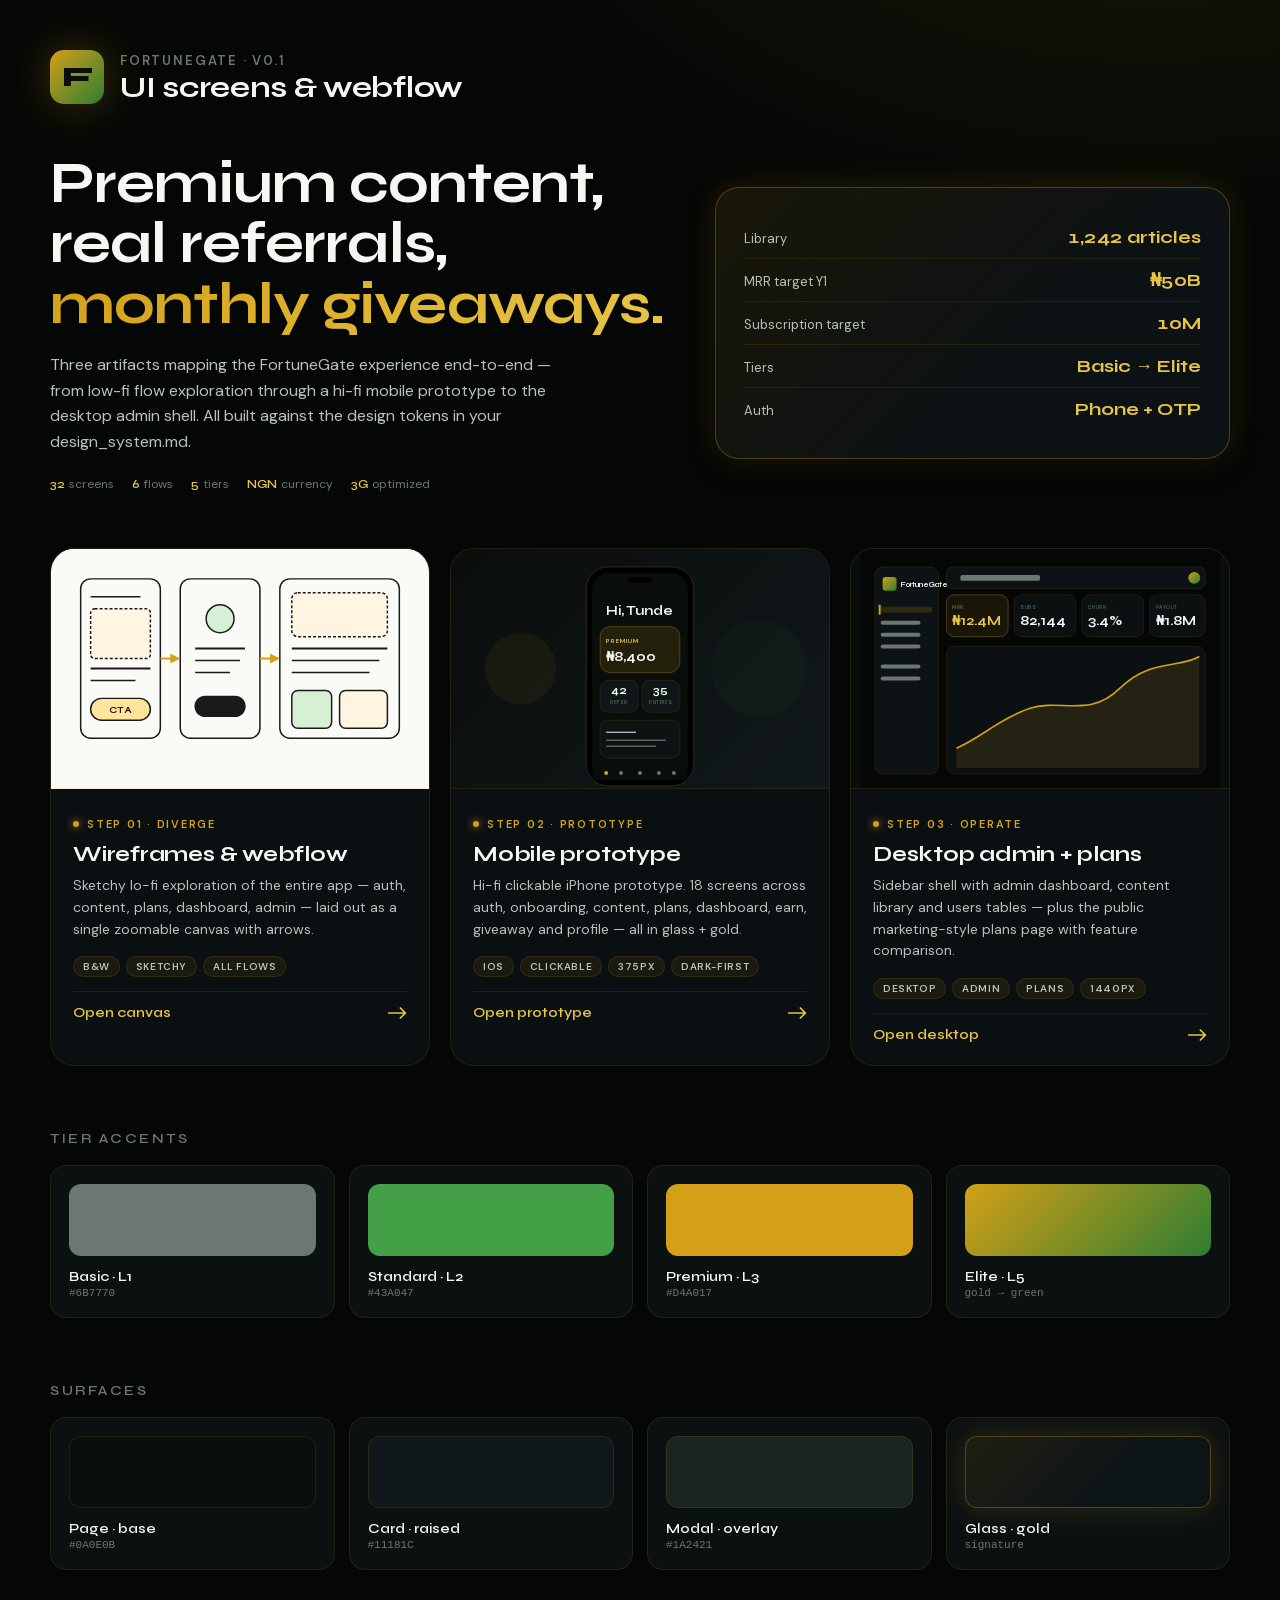
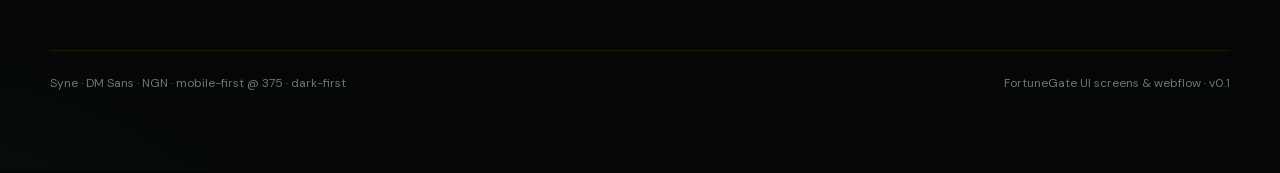
==== index.html @ 1945f4ec "Prototypes" ====
<!DOCTYPE html>
<html>
<head>
  <meta charset="utf-8">
  <title>FortuneGate · UI screens &amp; webflow</title>
  <style>
    * { margin: 0; padding: 0; box-sizing: border-box; }
    body { background: #faf9f5; display: flex; align-items: center; justify-content: center; min-height: 100vh; font-family: -apple-system, BlinkMacSystemFont, sans-serif; }
    #__bundler_loading { position: fixed; bottom: 20px; right: 20px; font: 13px/1.4 -apple-system, BlinkMacSystemFont, sans-serif; color: #666; background: #fff; padding: 8px 14px; border-radius: 8px; box-shadow: 0 1px 4px rgba(0,0,0,0.12); z-index: 10000; }
    #__bundler_thumbnail { position: fixed; inset: 0; width: 100%; height: 100%; display: flex; align-items: center; justify-content: center; background: #faf9f5; z-index: 9999; }
    #__bundler_thumbnail svg { width: 100%; height: 100%; object-fit: contain; }
    #__bundler_placeholder { color: #999; font-size: 14px; }
  </style>
  <noscript>
    <style>#__bundler_loading { display: none; }</style>
    <div style="position:fixed;bottom:12px;left:12px;font:13px/1.4 -apple-system,BlinkMacSystemFont,sans-serif;color:#999;background:rgba(255,255,255,0.9);padding:6px 12px;border-radius:6px;box-shadow:0 1px 4px rgba(0,0,0,0.08);z-index:10000;">
      This page requires JavaScript to display.
    </div>
  </noscript>
</head>
<body>
  <div id="__bundler_thumbnail">
<svg xmlns="http://www.w3.org/2000/svg" viewBox="0 0 200 200">
  <defs><linearGradient id="bgg" x1="0" y1="0" x2="1" y2="1"><stop offset="0" stop-color="#0A0E0B"></stop><stop offset="1" stop-color="#1A2421"></stop></linearGradient><linearGradient id="fg" x1="0" y1="0" x2="1" y2="1"><stop offset="0" stop-color="#D4A017"></stop><stop offset="1" stop-color="#2E7D32"></stop></linearGradient></defs>
  <rect width="200" height="200" fill="url(#bgg)"></rect>
  <rect x="60" y="60" width="80" height="80" rx="20" fill="url(#fg)"></rect>
  <text x="100" y="124" text-anchor="middle" font-family="Syne, sans-serif" font-weight="800" font-size="56" fill="#0A0E0B">F</text>
</svg>
</div>
  <div id="__bundler_loading">Unpacking...</div>

  <script>
    
document.addEventListener('DOMContentLoaded', async function() {
  const loading = document.getElementById('__bundler_loading');
  function setStatus(msg) { if (loading) loading.textContent = msg; }

  // Error sink persists across replaceWith since it's on window, not the DOM.
  window.addEventListener('error', function(e) {
    var p = document.body || document.documentElement;
    var d = document.getElementById('__bundler_err') || p.appendChild(document.createElement('div'));
    d.id = '__bundler_err';
    d.style.cssText = 'position:fixed;bottom:12px;left:12px;right:12px;font:12px/1.4 ui-monospace,monospace;background:#2a1215;color:#ff8a80;padding:10px 14px;border-radius:8px;border:1px solid #5c2b2e;z-index:99999;white-space:pre-wrap;max-height:40vh;overflow:auto';
    d.textContent = (d.textContent ? d.textContent + String.fromCharCode(10) : '') +
      '[bundle] ' + (e.message || e.type) +
      (e.filename ? ' (' + e.filename.slice(0, 60) + ':' + e.lineno + ')' : '');
  }, true);

  try {
    const manifestEl = document.querySelector('script[type="__bundler/manifest"]');
    const templateEl = document.querySelector('script[type="__bundler/template"]');
    if (!manifestEl || !templateEl) {
      setStatus('Error: missing bundle data');
      console.error('[bundler] Missing script tags — manifestEl:', !!manifestEl, 'templateEl:', !!templateEl);
      return;
    }

    const manifest = JSON.parse(manifestEl.textContent);
    let template = JSON.parse(templateEl.textContent);

    const uuids = Object.keys(manifest);
    setStatus('Unpacking ' + uuids.length + ' assets...');

    const blobUrls = {};
    await Promise.all(uuids.map(async (uuid) => {
      const entry = manifest[uuid];
      try {
        const binaryStr = atob(entry.data);
        const bytes = new Uint8Array(binaryStr.length);
        for (let i = 0; i < binaryStr.length; i++) bytes[i] = binaryStr.charCodeAt(i);

        let finalBytes = bytes;
        if (entry.compressed) {
          if (typeof DecompressionStream !== 'undefined') {
            const ds = new DecompressionStream('gzip');
            const writer = ds.writable.getWriter();
            const reader = ds.readable.getReader();
            writer.write(bytes);
            writer.close();
            const chunks = [];
            let totalLen = 0;
            while (true) {
              const { done, value } = await reader.read();
              if (done) break;
              chunks.push(value);
              totalLen += value.length;
            }
            finalBytes = new Uint8Array(totalLen);
            let offset = 0;
            for (const chunk of chunks) { finalBytes.set(chunk, offset); offset += chunk.length; }
          } else {
            console.warn('DecompressionStream not available, asset ' + uuid + ' may not render');
          }
        }

        blobUrls[uuid] = URL.createObjectURL(new Blob([finalBytes], { type: entry.mime }));
      } catch (err) {
        console.error('Failed to decode asset ' + uuid + ':', err);
        blobUrls[uuid] = URL.createObjectURL(new Blob([], { type: entry.mime }));
      }
    }));

    const extResEl = document.querySelector('script[type="__bundler/ext_resources"]');
    const extResources = extResEl ? JSON.parse(extResEl.textContent) : [];
    const resourceMap = {};
    for (const entry of extResources) {
      if (blobUrls[entry.uuid]) resourceMap[entry.id] = blobUrls[entry.uuid];
    }

    setStatus('Rendering...');
    for (const uuid of uuids) template = template.split(uuid).join(blobUrls[uuid]);

    // Strip integrity + crossorigin — blob URLs from a file:// document inherit
    // a null origin, so crossorigin forces a CORS fetch that SRI then rejects.
    // The manifest bytes are ours; SRI protects against CDN compromise, not this.
    template = template.replace(/\s+integrity="[^"]*"/gi, '').replace(/\s+crossorigin="[^"]*"/gi, '');

    const resourceScript = '<script>window.__resources = ' +
      JSON.stringify(resourceMap).split('</' + 'script>').join('<\\/' + 'script>') +
      ';</' + 'script>';
    // Inject after <head> so the DOCTYPE stays first; prepending the script
    // would push the parser into quirks mode. DOMParser always emits a <head>
    // (synthesizing one if the source HTML omitted it) but may carry
    // attributes through, so match the full opening tag. slice() rather than
    // replace() keeps us clear of $-pattern substitution in resourceScript.
    const headOpen = template.match(/<head[^>]*>/i);
    if (headOpen) {
      const i = headOpen.index + headOpen[0].length;
      template = template.slice(0, i) + resourceScript + template.slice(i);
    }

    // Parse the template and swap the root element. Scripts inserted via
    // DOMParser/replaceWith are inert per spec — re-create each with
    // createElement so they execute, awaiting onload for src scripts to
    // preserve ordering (React before ReactDOM before Babel before text/babel).
    const doc = new DOMParser().parseFromString(template, 'text/html');
    document.documentElement.replaceWith(doc.documentElement);
    const dead = Array.from(document.scripts);
    for (const old of dead) {
      const s = document.createElement('script');
      for (const a of old.attributes) s.setAttribute(a.name, a.value);
      s.textContent = old.textContent;
      // text/babel scripts with a src: fetch and inline. transformScriptTags
      // does XHR against the src, but blob:null/ from a file:// origin is
      // silently dropped. Inlining makes it a plain inline babel script,
      // which transformScriptTags handles unconditionally.
      if ((s.type === 'text/babel' || s.type === 'text/jsx') && s.src) {
        const r = await fetch(s.src);
        s.textContent = await r.text();
        s.removeAttribute('src');
      }
      const p = s.src ? new Promise(function(r) { s.onload = s.onerror = r; }) : null;
      old.replaceWith(s);
      if (p) await p;
    }
    // Babel standalone auto-transforms type=text/babel on DOMContentLoaded,
    // which fired before we swapped the document. Trigger manually if present.
    if (window.Babel && typeof window.Babel.transformScriptTags === 'function') {
      window.Babel.transformScriptTags();
    }
  } catch (err) {
    setStatus('Error unpacking: ' + err.message);
    console.error('Bundle unpack error:', err);
  }
});

  </script>

  <script type="__bundler/manifest">
{"ac653bd3-b732-4dd2-be94-4afb59face8f":{"mime":"font/woff2","compressed":false,"data":"d09GMgABAAAAAEcQABMAAAAAoOAAAEafAAEAAAAAAAAAAAAAAAAAAAAAAAAAAAAAGoR3G6lwHIF2P0hWQVKDeQZgP1NUQVSBXCcyAIRML2wRCArHbLsoC4MyADCBmkgBNgIkA4ZgBCAFhxIHjT0bnJcX0NOWIT+UN8Bm+3J9VeWjENg4MHjaXDuKWsFI9WX//5+QoMYYPjQPwMxVmzBBqjpnz4xzvJnu8sNnnDVLmIUCJxVhriqlNjVL8/rOuabmKrppdNPVQQLXWSgVekQT4m0TQoEJofKzXSqEDZQGUS4YKrzgAG8ENkVgb+1MNVg4uAIX/x7mx6GNfxr8vwkfPvMu99kuA4au2xJms027/xHTPMdglCM09kmu/zw/p+e+9zU/+qMNNGhFnK5URCbq/GQuNWHi9TSCBZNCRYWyjq7CD/ypvR+BjdikkduwSKF1RDuoa4fz5h7I7QTtxLGD/7gt9IGnaH8eNw5K37nx/PPjnm/tcx8+5MTEAZxEp5lQpoGhil3QJRrefVBBQgOigRQb2/4J3FClhGpIRQbndHMn1pUHoiKOMAVKKQO8kJeXL4CAADi06X8jadF2CD4zHBRldu3Dor32SqR8QHgctJ14QSvA4XOz/gWojojI4bSHW4XZryc/rahUsE6LpMESJwkhxAgJ1iCl4Pft95v7BJn7Bu8a6wruoehufT+j1qxBaBxOx4wxzbecXB2NQCO7yTkA0qpE/KPOz0cCy3byw0dAWzt26nzT+G2nsCxdRsIjLCCGHLIEUcxloECQKnaAINwJWWF38toUiNUzFvLwkC214rN/BueFXP+S1SCnCQc83y/f2X/f+Tth05eX6kqVRLjNkPEXupLL+z/1ZmeTTumuF1k/dJlBMShRFbjiEI7xSMaDsAiNUAKhkY6/N9Vs/9/9z1hIuDGwOo5WdAIdvzOceuIsqHK6GEuPp198AMQudiECIDkEQHEEgBcASppbkhdA6gJBgmK4mMgLMX7y0l5e0onnGKrYucqxjJXrkFo1hVNRu6lS585jgtzxQ4CBdVsSCEWvCSUYcoCUatCXjX2vJwBqyTqK34AaMEDgcN1zmFYG0rCPc/W+7ociKzdCnHeWEDJHCXGJTfsv2haiWtGkfsiww8ulIGgs7T8sdAA9KEYILAQeHoKIDEFFg2DiQgiIIKRUEFpaCD0zhIUdwskN4eWHCApDlI3GkWQOKbQj5RrS6EJ6epH+fmRwGBmdg8xdhCxZjqycQDZsQDZNIlPbkV0XIhdfiuzehxw4hFx+DXLdjcjNtyK32/[base64]/b0jj7UnDOnOKLyXO56XOF2XPWuOcdL1o+qYWPHWFHR9iY7UcdQaXBhMHEwZLQicNEDCIfvAWAAowQEcoMyQJJhdQU6RIPA4om2A1w57j936w9/dde/9ve+ctRrTkaPzsav4JOAEAAXU/qeSaTepuPlYCAF2oEPK1QI2B3URDAJLTXDpW974QZoD118kvPgAYBoDcXEDDwJ09/4RnMZx2F6Pwn6xVwesMv6N3Q5LXmIUCCvcOUDCS5MBMFDJLdyvFkHRw/[base64]/5ay0c/AjqHXkm/dC2Z1T2YG9QHYMUf24XJSznuniPhhNp5pr+zvqjdZCJTiF0vQnQyJPud+UjmM/JbGz7E4+9jZ+9SlRA1mM+1AwsNVE3n5G84HwNuFEaacANec3a9nJAshyQe8xpnnyHS7rrtYE6Hpved7oM64af5VxXQDo6fxfervrY+r+10uW5/ZOmnRMj22bZAWZvbY8BlL2rkcWsP7xY7MacYB4gtv5Msq2yLz+4wTeQhV1hR0pFPhA4esxsIM/R49BfuYBgLJ0L7zCuUxd9yhzTny59idIsSEfLAD+43vHQaDcb8EU8DeMCMfyu/TxVpRMDopJSdwJqtVBzbCnBdomNxblcz/M12Zg2E5hJD/tduUWs1BFzXMUpPKckiPvQlzA8q5SHVWRM0RRCHWmhECjEWfZN9aISAdpiypx0XdM1Y/[base64]/V9e5I1/za9Ikau9kFGwdGO9UdQTqyeURu320H044JzNOro7glUYXPlujcL1O8r8YOx1SQo8OQSZt7urWd8M8wG5k+RiF2+7xfa+y+5B/d93qyur6u32FSbsdaHp6t51u41uqUOMcLfWNvXKCFHx09GeYYb0bcFtfjq0jYrtRnfbAPQiL1t0rd277+uC/Z7bJ/tW809pT65y3kHwtD3PfdJ/tM70bogJj4B/3kt8OwbVrXkbjsjpTj3jFv9EdryqzWJ6c6HI1Ti9/Wh8/DLYy39r6VIsMxbjD3Rg/XRBIm4qGb+K4Ye7vtk94Q4eYqfOnvcNIzgHFt8j59YjZNyVqPjZ5ejmUjZk9G1/1R6p/0QBrs6ZtboA8d7kKva1ZfF4alk3InjoYH/[base64]/U3WHLzLcntd3Qh4W+K4QPp/kUPnXRZZTshiw2+FbZQ0vSwwC1dap057xWwlLQYUMJPUaqesQhI0rNS90lQsyhgooM4QezS8Li2gU0qKWiLgku4t4AE+XUBNPxE0AhQQJB+5hVTZBU0Ph9CgQEWqpEKCzBgQIESVLIM06+EE2LW7iPi3bsRJRIMCSs6Mja0A04ourlYNKHsY/AEj4JPRCYAREZ0BVRaCGssJpRLsMGBCC0LCR0PGVoa4pZxpIizYHSHoCPDcWM3jytpx2gvBC5JcMHWgEiizoQ/Dgg8XUABTMyZ6mwYZS7YZ/VDTTxsQioYR06e+BeZ9sRj1LVfEISYOiy0B099+jmI5HnPe/bBpyZCN4aG/lQIwkiXlMyPPFjMXj9gvcZ94vAML3iJBGiVcdLaAsMkZwxs5ltskJyAMAYVcgYpnVqmDiS8DCES1Vgr/YjWObJ3iD07rOBLXmJ9jtPp9zvcPlcjWrFXaqMKh+tgmKTuBYsEixvPIVKBIqjYh0k+52z+0/VIyzJslg1Cenn4ykwM5lWBLWuqA7fahrmCFvMIUyBgDbf9ig6FAiyPAmVfHB80YEFj3TPkgGDgL2CAzb5rwoCB/+AY0P/Lb1/4N9d803x78nv/A1/+REPmET7Riv/61vP9n2cOv35zGF6/9fY7o0+eLj54pRx5Vn3xQPXtPbXrXO2+Sftm0dClpm9C47nUhE8w30Xmf8y43Txw9OHkFIfP8vhhjh0Tvw0Uw0dFcI8sB0R0p8C+bck90ntKjuyV/jMycFAiUnMcie6T9Db1Y2c1OFb4br06dsY/w/AbTHKV0ZdYZpZllwXvCsv/FMHVs3qLuS3FDe+vxi8zAcb8wtj5BnHP6+f2H33Aumc3EahPag5wUHftuYczNm3+JtBh0ueS/Q6bPBrPsKTNRn/zfxXQmtJ3BcADQJorDlYQQEBQwAFzUADroZ696MU3SAGuPPOxl0gFvebZp4j8UMi10GdyPGeObkVRbgYCaDAwSgIIICAgrdrPt8v1Nr3c0RTL7XVkuY3N8VmpCTc/Iwt9NRyz3Eyd12qogGUmPITR4EJj64TJm+/2zmP2gnOPNRIw6Y/JpXNn+t9KhfY20x/Gnp5G9889vYECPNGFBnU+DOv/6/hAUViYYEGqmOsURaakqGOPK75kMzXz83DeyZf5JrcrqXzVU+V1sBEXuBK4XbZcdi0gUw9V3KaIKvKUzvNN7Lx1IBMFoosz3gSSz4zck8cWy2+VzwfO8U3LGgMCIlU/n3UXlpZ29Lbn/w/9UvlLcJfTnfX2H/a/NmXdgI8eBPjw/iNjwAd/HF4OAgzcXbvl1p9qqM23ZK18NfYBYSRA6P9mZIGkeP9/[base64]/hMAMUYxeRIv31FzXijoxD3s1giFgGJhN5BhDJlOMWkxrx6ZoDI7CYzCoQnQZCAOP5FT0UzSr4DIwXVmnszIoIcXHdCUqhYovxpziK8qKTDuXfypR2BhZ5oTEDYPqKSz2WqDhcKxR4zXdNK7gMtZSm/BbfToiKypmxBTFzcZdbusC5mI0/9nPpJFlrsbW3EaW29EI+R9L573UdxW3z4DSO/zO/stCWupcdkhplDioBWnk0w3WWZis3e1krZ1pZe0BlqVfmn9t4YI2ZP3pC/1qEa41H/Rcfa2wQgPeT4Pv0S9TNau+Xp8BMVN5oQJT1axz2I9JIoEdWmxybV1nXEFOmewSVyPsiW2O/XQH1XHWrlRWWMFOAjUTQxFHlbxyKg5nmMNWLWyG0xspI6rXiJRJxNeeR75ro101T6S5bvE3yFDKqsOdqsuMW61MLv64iNqOVGmdm7qYODNlqRVGFNi+JYsUR3ZglHULnMfiMjGX43eM5QyndZZTBbHbwGTLxLt0P8x1jdtnhl9AscDyLtNI4apTz/uh5jPAga8u5o4Vd1h6DGPzBCE7L49ovLVr0yEitXpeviv6bjGbnMnsU+5TyWp6XpyeZuZLK0pWYKYmQU/8OzFmphZNcYgdMEKHMFh0u/o/gxHOdabFpGnGq6Z3hh+ieqgmf3T+V2a2IVongF39frWYGdG70TMvWDy7JLKNqe+qTbGPrHh8SvI6UBZhMlezwFfY28uMilewZLHQpsCSLU2U1vOEK0hWUVnlnHhIqL05yGYipybXm29W0dVGjBfEkt5G7a1hlT5OG1vpR2Q1bprMOkCCubwkV1m1/kIWN4hruyHUcmUasaGEUlTdKQ67yhKG0eOXCkYKRYu0SaH4Kh1vRZ52Q6qw2qMR75TO5PyszhBKW8RmUaO15GxMUORLL2J6fhHHrm0sPNxmKrwYzfludk0vOvjA1YKE+eXuILtqVm/du2gI0zN4w6os/RGETiifbwbw3KKI4xRAb3sMkIoGEcQp8F35Qr8c9AMWWxtI8Bw/lGPQc78Q4RcnVsVIpyFd4/8Ps8y7cigRNaKXUFCAj3LE2vJBZdrOicNi6mzMCj1kfapISuL0lmF+aaiLai4Vs43FcEJfFlKTNfCSaT4KNUwW5VeCHLmOaxdwspMVCmxKLPLhya/g5QcmKaUV9m0tBYr23hxbC5bsY3fB1sfJn4b52P/QBsc2G1cwftPBbQEQMb0JxewKR/YcyfuxeSzIkMNz4cH5oAofVqUP8keE9YEA2aWHb08oT6Dj6LNpiTUTMHfcfI3qrkgC1pPn7m923LB4ca9GJ3PXHljBmddPjw631wtLkq1bm01Uqgr14eL52s6chUVC4chbG66pF69aurh45TW1DetSa+dOxF0bO7tdmyYSe+8SwPctrilKvBz/YgpH7k/1/x9JRk73j4Ql5NxqS61hXlukkumhzFEoBBbOC6acncpoVDMY1TfDGxbGkpWV7dzMADvemLPZ1zGyt1m5ceni6vX7umGCPLKvWbl+8aLqjTO988evXs6dM/zVvFyttDIZ3tLTE966NJFdvmIK/9xrccV4CbcSdkX9XRLQ/1m8ujjz55H6EXbflz48tTsFhXHBcJR8rGmz97Q11PMVZhM9rUbX0QNz5xIeJqwOLUTz8Dc98uVoqcq8utd16QSwxQnposQbO8/YdP1qOzjqm/jpnDT7md87d1avO6ctdzmwjfzwTLN+w+JFvWWmd2zeod6YWrQY3qHm3FxxZbJta7MpZWWiWIgd/50koXDku+o8r6M36Hf2L/DVLlQGLvffc40/Z2RXOV8Kt2WztZ1gJJdW+MKj8W6jNpk1eG1xmVZlVD3dLri7Ki7VEgF3Y8SeTIw4fJ2BbunHL1jLdyCZqlcX5/hvKdrtLYVWp7t7ng9uxTy8YNGCWthfSdjm8WO6UrWaW9X66iuzOrrOVnf68Z94RfTN19i5+U7fcCrhGOnzwF8T76aOpxomIE3Org6kxvufqB9OtjQ69G5PSW9uJA/Xn+hPja8JwOdPH24e7II7ugZu6YGZnubzh4duicMdcTjJ368bPLxe+MT6ge/uJ8ES77N3556I99tHcvAL+UjFpE+bXO70kCa+3Va3zGhP2TZ3NkLZfp0r3ee0NNv8BUw37P/hig5OWn3xypIKvdnxyIwoaScWv5GPVkwGSc6AKrrLXjBosCSEu/4JNnXOWI9t/exg12B2LOZd2EbiUbf5O5fSOp0/[base64]/XTMmE9WasNpnuMQDmdPV8VyHj46m9v3JM6KVD2Jrhm88dimboti75xMtWp/4I/NJgVjvY8d2u41cvsJKaq7WgxW4vDjtL2yBybpex0Wju67JFIn7J0fNR0UJetLen92Ot5zB31ebwndsKC9FsR0IfjA/td4J26BS5uurzBhtUymGupqYuRYtiUMupLATK0n6w3G0eEIBTShALZLceA9KwLRJ8/j/lsPV/Q3bhEhIpowA8DwhfAxr/Yn30/7zRCZjmuf6f+DqRXtxDGJX4eTF5z+8XvfbLIu2BztzvQ2rDaBnKWuqYYL4RNMYOuGKCSara8Dx5YzfNhHTm9LBoZ76hEx5dH09ml0Xi0XI6Nzz+czphzJksjEm2pZ00tpryJLMy3ND5B7d+OOAjI5LzQ3i1X7H5RELVjAK1F+ozefLUzN7uwvfqDUa787ZXj2P/sb6vN5nhV66uMlgi5Wmqh3YaVc+5JzRVUpCavzZpq6IDSJSZWxQPC7kw3aV1u/d7MXmG3st2bhTMS7LRYB7PWurYQK4RMCYOu6KfVTxaFLlja44a79p3QXriN/tZtg5tv/Tv+tbH3hBE6zAwdho2fr2dLX3y698atcOfWrtj7oEnxFrPSK1P8xdI0jEqEIBDShcLzQsHfYH4KO5In+92TvIAwZ0F5FJsO3Z3kgo7QrM11VTY7/0iQH3XX3fA1qu3XfNyIp/DyX9Pxf+XhRzyJk3/FArK2Snx8Y+fKRI2dn2+N9cim6p2X5p++ZujlT0P3LAjdFxz4wJJW0G9KdI11pboqX1QXuJ29rX5H73xPfdfY14mvN9c3137fWctkwrHMC/VbzZmzdHT30ErKDsfE2JaOLVnRcDS4VFDrjvqKiTZ/JtIOI3PHqp+HZCHpPeFAGBwB7htczpuPM19yuF9cfCy9eewNcATnk42PwOuq11eRM/DKFiCkX3TeE67foxm9P9e9/7UYn1jZD3KDqMrm2mvduQbHHQZdfFf5np3Pr8Eu50eVWMzsO4zBRc6u753W0JzaGXv3GW0vmob0HuYHzB/Z7R+ZW16y2196QgCxhCbgyyRiBrwZEPuOchljOsewSivWneAy52odZRdUI70RGPnNIByxFXeyp//8/tMrSmiWUmfCwwhxAd2nT40X8HBqx1p/uryfnCr/fZ4a1rwmqwpVgqbxhnT+SkUxm08U0/TH/TlEmkcAnTGOwdj/yp+Xblg4dd9fqI/5seaa06mfNvfr+P4cxy8iubdePXh9htYWrsVzOyVjuoa985YMG37mFUC1hQDGqHLMma5TpBus8NsTB+erUlYmKLegax3yFemTU+7L5wck2K5hrK+z0ESFrrWks0JjdqCx4YoqFYbmfPPaK1KXZEJrRcaVIGnN8Fy5Xhqh7qtVS8VeCg0vdW7/CErqvwRzmgEaXDddb33VDHSD8dhaRMBEN8K6959wKLRsrHK5qu2OWg2+JB1x6Dr/6eq4fYOdeHSVsK61yJdoJKCrbNK1fhzc5mRvCSY0Ezm307vegAO77EBFEU6TWF8nBrraXt1gkd6tQW91yNeLktdVeVPX5G5dnofzSih3PG8R6HKrdKWwr/c9dV0lV9f6wFc4SHdnAeOlERIn9vqytLU+8NHcWx5QNtD5vm/d4kIJIyPiNQeFMTZbIKdA51vYvsXlCgl3aXmsWy0tX2xOTlV0FtsfgH2sfK7g06Y58ezxdR7bdaOx7N0AXUVvAdgK6V/zZr6eF9Sw8ZIoEXtowa1YaRXOjVCyO3p7//En5NsMakuEzvezL3GJnbrA8oGYOCWQd9fZRU1L9GKF/KPqS/bILxtw5QsyIGou6h0sFe7NMDhV7D8TjwmKDCjWR/spzWdo8lk0w+/lmZpzGl2WgesL/SN9EYNrdTROnadJh93KIzK6qfZz0BF/+CLvzt3ms5qrm8b8Y6uceR7R+tWSzUfvy8oAu1zx1um0fCj+187yy1/Iy7xX/cnf4c8FACwD9UZb08H7aD7V98ymihdBm7V2YPdemuUA7/d9QAFUTvqiClDfV1zKrZEAHkDzi72P50uYqRGzoc0M7VWhM0zYtKfWqK6CMIsRwEO5h+jlIOmttx99+nIDWDE8tnz6OHQ7vSfbGuO7TNX2qcSoxOAZ9Vhbg96Xuh6jIO5mAB8Y8zHJVCykYgXuonlyMYm2S//fkuqVpX1mJQDKBQ4kXL4Lw6SebdoEiwn4AM9HfeLbWsvFwcWg/dPWCPig9UlALqm6xYAsioO1lwXkShoT8P5rPsDVS56oYvx10x5/KoEu7aN1WI+njgZl4oplsTraYGHFUAYr8Nf4+GsKaNvnD7ueh9+t13YR+M8sPQHSurRPZ54+3AAi5xmZrTK0r3Zb7TSq6/5U9USa3m5ho8rt61tZuLmO6caY7nlQxA6jMnfXDYFKd1o9D/CcscfEnIt152E03G0P6pSyOBeTqMz9/y0Gxkyg00GeroNhmn6oF6j0IfRwaXdzFQMk8Nfr9zibZrlFUw6/ig/UsToMEGldDn53Xz38GMDX6hGUKWVlDKAssSJWpD0de4IE5smyWi2u+f/nPHnDJlzqJ0c104K8mI+zMldLYUm1rlZWuOrqZN1qzoYZVwoejAWTwDQxO4VVQkSoFyShLvKwFuw67H1iuSiK4xILZ8RFcctxM9I/[base64]/8uK8Ht5y3k5eE7+fv5p/CT+Xf5p/TsAVtAjeEHwvOC1kCvXCceElwlxhTGQVaUVtooZosWhKtFi0R/SXGCeWiF3iPvEq8YXiVeIK8Vfi/yVkiVzikrgk8yXPSb6Q8qQbpP/ISLJdsu1yRK6Wp+Qr5LfJK+V/[base64]/nDn2CaDvzCSQfwgEf4KtjKPDS8/5IHoM87DcUY+VGQ5rYVoWI8NqukPCZtQTTZ4ToWxCBG4l5qAohaibEvUcKuLOt5e4oWQmSm9jwYQwrxMoYOb3v9e807v+y10WCP6bQfZn8C1irl1jJQhh8ce0I/gSm3ns/0BSZNy21WT8NLCl7zjadkDEKegdcbHJwHfgjicEZuEbMhRLAZ1XISjKDBIgwEzk14Dgwf6yTSUQrlBEyidiy0tj3Gjc9becO3WX7dETTRj7jkMKJVOjv037AGSPIeoEIfP1Bi8IoyseCv5wCH1bRiLyUmwYrvSdwy6F8ZVVvXRRpyHBHhNuGRdcexQU2IOetyfUAQ/m9EFYqN/doqV9YhkzGnHZYJGNnBnul4OCKIItZESMEeveBKxBNsYqsuBWawYVs/vk4WRre00Y1F2vE1Vg1YQoCeMVFR3ACJkoDCi/FXHMcGSLroEfPtzSlaM/IBS0gg5GOdmT6EIozG2C73i055mXW0VkNrdSUpaifch7VtLIFyq99aYpR2M1SrED0Y/unoh1wRrNzAzgYMhwEKsBjbZ/o9AypPNCMDgPA4xRMQTsAARikiQkRgRIOojj7y3jULEJCmaQRoHuaAcolS/rdz4QANT0Un+VVVFQ/IsVHIHJ8zpgTnxzsMVPihR6XlHrBg0W+95Vbyc+c4kubywtTq4/6vyLrC2EVgwvesOuJbXwAd6Ijeg9dIUNS8aOq8XeJxWckk/I0Hjf1Wzvh+9kc5dlQJTc6VXc5cOZ15lhASTn8ElvHKREhiQtEEE7QKGoJDqYOJQAV4iuJpSL9OAwS1EGCdezcqEfsRMvbOe7KPHdbMdJzvJNi6QuD/lzz+OZe3JAiGyCMTE0+CEMEr5HdZr+QZ3nc6bxfU8Fq21uqYDbbs07CvM14ONY2NyRGeBDGM1lHLerOtqosOOIWHFBBha1P/zbS4HWlYLEqQC95brnrYWM3Eo0op5w4NfvlkxcJCVhAfNlTT6RlZgCKdNgRKnfhqMagxWuN4hcMVyv9bZtrlnoCSl312/r/uz++3rlg3JheQ0pq4DwkooXY/rxoQYZ8TfIGYKQ5nToyDVbolK+U6BZ3nOVVlHfvfsvjUVYKaqILUEABq0Og81ZXLTZrfdDi5XAu7zGkoabZsUZyq7uaXHCCWMWfBbgwBiwIodyYttylAWXgY+r3/ofOHKf/JZ/zmdjdzGt1t3ITmgqQh1uhf9+cm5el18VEl628k4pBdug8RJM7l4DAMwWqlbe7kueLLb6EKk9VJb/GrkvsZNXd+kn8RE6weX+QIdrdWSSQYX8tzM4gT6dgaE69dAljAQqz9iBaptbOL0hVm25gYQvOwYL0NJO7WlIeOG6/b34N+XDKT1hdy/zq8cmj7zGU/rUdnnFXPkV8DYBWIQETEhwYs87gByYcipmse4B0oxm4qQWJ02iJRllD6PgL/v0noeogql8W/IGUBb0w/[base64]/Dq/O+z/L24NRf++U6DD1aQiIIlf/605TCwkF8YX0vtH9Mw/hudRvYL/yr6CuNHoZBXwQfygTBeB/fyGMZ/+DxWagkWHF8j0QEhCrvJ4jvZJxhCdqDkTYBOfwLO4Z/ZIMnrodxEPClcIeAA144DDj0yztES0OgraAWQ+TnIAQDABz4S9MKkqvXesFMKFDyc6Tgnxnq/OBuKQ274aBrgUsa/UebZfoK80kK1S/df8fq8yQTuWtmz9bAPLviy2DQyvcAUATF/QsZkLDNo0ALIcsd2rfG69xv9D/08M7npWzkxmQU72hn617ZGLhmJ43Uig/0qmCCVEArw6MVjk163AZTYKYQJ/pmI/7beRiBk9+zVPihbQFOwoABfw3dsjq4dFEllKqLxd+yAlyD9bonBvtHGc/lDuCgD3tiZxryEddNxoZsO2qrk4iIbwB4SBIfDDvzFYOcqCLl4HZaoG2LWa7UxTQ5s4EMRhVGKRFKIMIGXC1uFLdMcJEnEFaPM+l+oLDhVtF+yGgBVCpMnmQpn1cipAuNko42SosUw6rKL6iDHl7b3A6gBZnX7xDez4c/HgBMr8kKsRCFlo3qLoqd29OmfVH0p2Rht0FEpMDCI/[base64]/6oWgRhCzgne2TwMWCMDlyFaREuTzMhQV4wZzu/4ZHaFBR6cjJqFOrEJAwI/g/[base64]/HcDsmCXKJeAClTQQBUYA2NKDfUuu12yHuAKwnbGG0SqwGQoLUZjvcpsVQUlhtMbUy+URwWsHRIms8dRxlKFOToLjsTvd/gSE4SPcmM7onqbAga7Jic7Pg16kI0zXhNQ1EUTSEBcPwxGMJzGNClE/pjeudkqYc9ybpVOskPY2BxbTU5EcZ/fkPB6Y3Bhbev7abtPwmDQT0nUaicPJkug43bJNmu9HocZ/Atvyj8ZFL+3BoO4vW9Ns3QZ+T0S5mxcan+RV1DTw95NVnL1lds6mHBt9j7hARnIiFzEChI/[base64]/BjdjcbaL60ffovS/qLQclx7o5ZfNB02m2Ydm88m7o/9bbgQ6ke5vSg/1T/+3n7zHMYHKfdAnz0NnnWyvRYayQBBxx56x65oHIQix8PfpZEQeSgVFtIaKHLRlJGWGtr4mJXmtNp3/QySCb40cbIXG0gxbbRrh8b1OK/65ZhMGyAELneufBGsjI1TyKvhWPggG6hMEERkKPvacIIQQkdY54YcQ4eyrYoxlIXgwaUNLP13twcgXP+7FHO/vBdtZjxR/Ybsw3x/[base64]/knJIFWZ56sDwgfi0AGQyHramyoPLuCw443p3NGuWcIpO7BhnD0nDesJ60SWK6KVLVuG0OTOUUoZZreHUmIVwTj0JtlshQUqLImmseZuBKfGUeOzfBsmY9bNM7fSqXhXM2DlaSc6EUb7w/K4qaa5/JwtO0FMU8KwygzKGtqgxavVgIxKuPbQEMA1BGGHOV2Ngkw3NQzoy0XRuWhRdk3IFyzvvcT2LNwJPSB5EGC7hfyZ0L9/SzVAzrFzkw/2Yg2tlvUZ7v/7pS9VnKVKgoZ+b7SbMTfN4Qb05MC7+kBd1I9u+TxbdT1cSIfBPqi1j+GynGvCuOJBcroUFw/NgpEdX6/OATeu3YKFerTb6DuQldz6vcv2ASESApEKKyg8FqsqU7YI6bduSDoEO6wyapISJOKCp5tF7nrdQJsmnppFKdXszkaDZ/[base64]/Oq6rVS5unRaxqXeuqvYFPaPBKJXp5uJJfwcMPKeLA2WoIYdRtqo3NXRXHBX+BLk6BOb3Jwk0ZsyqV9B6SKPly5S88Gh5Zt1VihUiAJyKeomxUNIBbBYiazSoRoVxYGBGljS14LVRloLRHgp6W7lz2yPBMS/WIQytxgksAXaykvDT1sk02ikSfUXMX+AKK6pdbXSiSGHKBwUVWsYDG4N5536Uvvwu5big4mPD6OVOC8V0esXrpkJegE2t/7crTFg30m2Vz2q9PK6eMHcE6oTlVnlK5is2eogtsdiTnpCkFv68ZFbhxrVUIPx/9xI1epkDrWovckzn05e/Bz96zoCFgqnTlBzWukF+DYPTNWXYxUl2QQRX+fDWYelpe8O2kgh+eLhzTDk9dDRud8uYTvXXTMuF8mnVil7GlJy+esiTKFTAvgrjlfBvLutHP/bh3tgn+3rLMI72o/F1h2kS6FEpkhDC346AKY4VcNo1Ms/0A9G6t5IPeclNNEuIVg8H5+6MHqbB38aGEWpvofoqzMsAwBMTKqtyPCUuywvg2OeMM0SZaHf2Lw9xURUjbw7omNoGIMg2hxOSbzesJhT6noY3mdFMPE9OI4KvXvWcaZRDEqPbbMZ37kRhkZEVp1T8MQlezGXXKicRNaKRPJKo/jSMb+Hp7OzjfpEixVWesChVTNiEHRCFcf1HjCp4efwKFF/ntIPIAnpRM6AhymlddIdZV1XLIMwN+Z7YijEE4qCzR/iRoWVfIG7FE3mVWb8mi4drbNDZYM6zzGymCF2GkrG65V+wkb8d3ZIpRe9FktcUMuxtejABGkBstdO731pqmKA6R/wWLxvJj80mTiysjpkb6WNesd/pEOY0KGQM9m1LePTIYkNDr3brX6oI82DeMkRsSCPLFbR3PJ3M8oUBwunZwDNqj4vL/[base64]/Vj+SCoNg50uo3knBjck2GLOWyRSWmL2tPeV+lrp2IGPmbIObKm5AoOsR2vTwiSiVTcqZDKNZKUYonH1HmmK1KkyCITv5kCrXe1O3VLVVotxAi2dxPTGq3qV6tleha//[base64]//gtklyqnT2+wt6MOiXku3z9qhJVeketkT4QfwbaNH2jgzasqUQQkapJZIUTRpLAApopEhPKVUiEzuKD4jbwvA/K0vxw8YduZ/mNDPzq0Bvxkh7TgjB1XukE0et41TmBHOX5uVEisp6UZXLuuC4PpXpvBKQQOr9/IhGxkM1a7ZVFcaGl4I4btu4KGUuq0ChTE+HU5m8Pp2T+AG4k2KdHWAAASBkOPe1NoHsbFeBR5lfAsUjj4YJTRmaFtsaiCY6Kth0I/[base64]/2KXmLyf/8133srCNM/0zbfpbl/9UXDlGy7Khy2TM2zefNhM7pBLobjkJqflIkvlqVaMyS65unImcSJp9FX47mCYLOp2BRrCBCZmLWxSphThsAYKJmeY8pwhfwQ/GuIxQAh+0jnoyE6V8JNZ5wfyf3L31w9hCWxgx7aiQMNjT3HWx+sarCi0B0aQnOsyxJzJQRSHgEhh34fQzSZ/GBkZQi3+8V4y4H5Y4CPI1qRqzsIkzuSJ+86siYMt5anaFcViIZltb88b+t8/[base64]/chuF0RmBJASASGiIwpQ2/Q7ONGX8PljwF2ExtIxoDUIMWa0osDY8nKdlpcV5ydphgzkaz+oQXU2f6WG56va9H/OzHiQzMhCrOOQSZZHAUC8rG7dJp1v+n8ckdtXpHJtNiD+WCjROShEtJa7iqtz344nvT1TGyT/ZAYkx1Otg7FiRpIVcEUQDP4JDnoaHEQ5PSmMcZRG1Xs1qDghdtiPLzeNN5jEbUEKWEAiLMcxEoUAkuleBcyiW/d95w4SBQShQzIBTnKFjrXI4d7pID9O5Ag6SY9iaLRQ/LonZpFHE54nFs1iyq2BEIBIb8OIFFohFCAFEMj7SMWTmrpWGNDUrbfKFUKmDRwlwPXOq5FiUhhdOBlFaMgvA97KgmGq5uKoQ1DGSUFp2tJ7KoR1wr6uid7l/[base64]/3iVtjMUhv9afrTI9HpAPEqmXbX5wz1ep3WRlxNFHegaEfrupTaaQn1KWXyMPXf2NaFvBRw9GQ3iobtlZtdSGMiMOwhitbodYRvRksjMO7K5PMU33Sppe3Yt/X1L0L6OWeBjFnZ6jDaY+m8GZd2tJkcvljKNjier3L9hdhe4xUNtfvVj5kU3ote2sZv3WFj+H6qqRez6QFR8buQh9/mjFme3mTaNSuP7k2YGCe5Max0GRxIkOZIOZYWM/5xJL6mCwiCSYtUdRXl56HTibKokEj7MicUJxCJUkpSSkpNvOQ9luxVPVviVj609/PJOA/8YWkj2HpI1g6VDEPWrzGLEY/mvFLli1l6VvLMCLpIKl0kPSUfkvUXuV94IvtfgiMENO6V9Q/oSYUTNaIwSamAGxgY/aTJntAOJASD0egyHtUlr/UKjV5fvlkGrr2HdxT6St01tTq8HAo9N/teVDVDJ+dv6MCJ28D93ZfhOpkhwxlgWASinJMVWUbTRHNSimDcQfaI/HRJtTXv+9GHQ93g+tCX9nm0+rZ/[base64]/ftCnR6a45X3AAMpBh2TyplfHe2FFu28iNgI6GrPUezcX5Y2ERhXOF+E/Rd2uLfsPXhhZu1Z9qyi57jBK7YjMlIqbrmAuGVq0aWgAbdL/ys2CniiLl7keqFCEIrbh1sOSnETm3NPpegcCYmZcCYf6xMViCaGKqYYEN19plsmMKe65xkbxmzjhCXSG2EeRK2uF+EEfpNqOU2WgNP2KQkZnrneHXtuChACHLYx7knTx1/pU6vZt8EHGnz7d4QXHPyTi+raz/VctmKWYyYNY+KYpyt1Wq9s0XvEolDcHkhOr/qeflfztR64M8yjdxKhFMeWFSsQLnXW5hsNBMMkk9xSMFgYBK4SqY5RYsVQyuzuXDlgNQ58Yl/1H4GgsH3IrEsV/DTRTLf/zfe5VOHP5G/oog0hH/FvYX/[base64]/BR5IrfaD7T+7gDUqQgdtBZstZdIX2+ysEg1OlDIXcOx/41jzJDaZWJPQCSmx4JAXzVbYPLlxTmr57Z8xLeH/[base64]/sX3RyOJt63KwxAJbWaKPFnBNV0COD0zhtRnmx1TMG80YPKIIZQo4ItP/oetTVGcEgrOg1OjTrVWIWfNoMc+PitV8ZTgX+oY8CO8AcRVC8Spc53/GTgF3RKLApbhUeB+IT9V4md7jwO0bwDPFAgRRGnAHtKVrsAiUZ16LS2RJBphuGPzfcs7VR3SicIhSKRTDYpBElTYJ5CD7dOKzLxIIXGXqPf5rhEgiDW65HCv86GQAUqojOTrFLWyowL/ouvFfWaVPR9RaPKtEbDOohwptMN54yBBgzMKMJZWJvpGstKD0VYG94zS/AlQzsKzITdwtUGe7rNeZbFIAct0q0hWnxW4sMw2qUD9aMNk0ty5bcvE8a3W+iYJEYHf5czaS2jGnFG6lbNNs/ERwdmHQC1SUTOtSPUUplcKAzBdaimDGvYM9vt3lZp3n9rTDwMY0EMTiSZL8EAYkQRZSoP/[base64]/EMZxbpqMju9CPUlm47XbAYz71dZEkA9oKCgY4tCrQrqXxmNckzZS5+vVKrVBsPlRCsCRTBmQC4oKRQSxDk9klKHVvvQJP/RUmTGI4fprymez7ZvVytFp2xrZB6gxnHScP95f6LT9+iaKct/GiJximE6Xdhk8d8kWMAiWDS9YXPISHUxxh/4WqTsqmjhinUeeTPFKM4DogpD31eygXRfsf4EQdEwjbMJpxr9rOSFbQdmyjBrlBTS4Y3pY/jT6p6eyYxG/cGY0T6bbUoVhykcMikDM2V/oYBFcCLqCXCAG7klei2JMDcxEtUq8L9CiT+UL4WQ4+Stkho8jozRmAD/nte5Q2qsxMSQsJyjHMeQJCM4va2WCoYX68k0aPwLOqhYpHSHc0W5dxMbWxUfYFM5wq1BquymFrvHY9fy8FVBIBV3lQYVYNklbQmc2f/FKovFyY4OlZgqBY9WDFrCFTVCCgoZCboSwT+sgLN6nfMUJXK3R7M4klm9dRFaXZWdh0eCWkw2aQFvSkkuK2gIvWnSVVvnUCGFVblvBaoxNO6E2sJ/8nyV5DSrZkzSkpvDP3Q5m2C66674S/pHXVBP0RnPM4cTyVwrwoU6nDj2s5KeUivUQcXRqsPUf2XDAHRgImYOw+i9GVlFbKyGow0tdmq/qvLUlou3jFhsrTxE9cfKGL7CEqagpdQeL76snYmdDxWeV8aTZMFxFLkmXq9Q6MxB073OR4SjBauOvivfZGPmeOEsDvir1Ts+rkBHnaMhrJVcQRjrghWo5NdXc5Pn9I4ZJaAFx8o60i1CmJ88jy9T7hjRSsO1pWlxerW4uDTciZIJ97QG6TRtOzMC72aeJYtgyZ+z/sxw0NGkLHR7eFMe3tQ3xFMAiHO+VcDAMzAiGXxB6q7oRzGmP+bAJ8ZI9wtWj/ZPdJ0AF7fDEpZ1vS2CF/BhYDAGLGIsF0ghNzP/eEMBamai9bBRJSAtebpeDKzaeAYr2JG9nZbO3bDPOlNaNSt7hA43apMTzVijuUaPCWjCzS4DN8+5MgkG1N8M4dKRv17lrlaI3axgS9CWBFu2EwekGai4RAyigGeQ3Cx8kVJg780Kz0bqZqELrQPPzerdCWBA0mv33d3PbIN/Uzg/A3x4depz3dv+VM/RLYn/LXK6lYMRGIAAH4eXHvhX0E9ngtDe3jernUItFPjhabt3Xm/qvuw+45eVUra9j4J+qmyq41D5Q3u/gsIFv/azSEa4ezk++qpn/FdyZRVEG7a7xr+5HXDqQeN31iR033lVFbY5m0W/JXfGHmSwnS6TvYutQtIuVxJn61KWrSm4PG3vzivEgVfhF/GNK+ffu7msdLylDP7GUF8bJXc/gRP4QG6vBZT/a0lznEabjYpieojUs/Nl5RH/LFQ2dGSxtakcO81K6X2O5bpOW9slfbdVWHibZ/m21oK787wmUyYBUs3ZyIs6ptR38Gl2J2OzUdQyhoEorf/2Lo92yxiMuELvB/CMyN2bJsHgPtjYm02u+RFdp6C29eHUI3jyBAYr/Ymjf1YT0DbtRAwMh4R0/zYr+joykAKfm6iPCSt/TFj4pWFnwoyl5LAMn2Q9Vkw2bBjsCwLH1jN96ZJr4VCrnT3+laVXkpZyjoRBK6Szlu908EGWtD79Vse7uI6yDahahA7b1m53aBUEjo553K2ggCNn2YfipsM3c5r9OTAsADDEIRklRi2HpZ+uEejHWd/08ews5joJDKl+jFOM7se3BibWmUhw37zqbFf6gKucKGDVQE6pphuJkRjqsGAwdn16fh71J3Sz2IAuVdLKeV5/6NddndfstmIqiamtwGpt5UjxPlPyiVKtVs8wuS8Y1w4Tz+WwS2OBMzDPnjnAzHSpNAfdvNFZ5z5QNGyvsW1T7/u5y3LWOdS+Gh0GsR7mFd2yLmB6joWykDvrrkys+SxXa41QH85wkmT2P9E9AJlezVwPdk/ROasH+nhPfmFINC9fvv1gcjLdO1NLVrbTObl5LKz5bAWFRcW+4ygpLSvnrKis4qmuqeWt84PZ+ga+xqZm/i0trW3tHYKdXd09Qr0OV/3CA44eKPlpaNjH+A+Ec5V8hPw+n6N+/Pz1O56Qd+piKq3o40w2ly8oFbWXdJQr1Zrv3ag3FhZVl5ZXNFbX1nVu+FG96Nra3tG9GzRb7Y5mt9cf6BuGI/1jP02gkXTmeZ9E29L+weHR8cnp2fmfUpu264dxmpd124/zup/3+3GSWLyssO337r/LPgK/eT/u2Qc8PO67S/aB+83vuyu/uo+v32x29y++O/79uOO7RPOJgcuor8iNzhJn6chwLYAfFIWnYdTL9gCikmTLJlR75/qIZkDbB5rQ6i8lO123EaEeJsGhUV8Ra7E7h3EJ1318IdxuLmzERYyHB4hqC41o/77UhcLvdvWb2jPRSDsUkeaKJi6iGjnN06ib1zrOZobG0SGJtMZCVx6sJ3UviJ5J9Y+taoPuSxsKoxNWhd8M3fLf7F22KHRPu3/3Ql1QrLf/Nyu1oXQZxbDvolFOSrOy2QodtEhLjSbgatYxu+kzQd4IaAYANAcNJMybsNLCdjucHjjgiM6ayHGFPUypsR1+tJv7JTYlfv5IGBT6ZAwIDIYASRKUbE0hPYNBljdgWzqgYAQIkIgIIv3mfVef9JsPg4ZbGoxcowiMfoMdoi/l0EPjyLYNg7Nk1WH1uWDkgQ2s3qYK9bV/U4tRaGb72P12V203TJ2/fq+TVIcJZMYW3tVImrzhGWkLkqA6dI2C/U8usRNRtbZ4ouM4qBq2Se4kiIKmIClao4U5oi7gUYA1TVEDAAAA"},"0f722528-9fe1-48c5-9224-7f971100b86c":{"mime":"font/woff2","compressed":false,"data":"d09GMgABAAAAAJB0ABMAAAABKeAAAJACAAEAAAAAAAAAAAAAAAAAAAAAAAAAAAAAGoYaG4GAMByMSj9IVkFShiIGYD9TVEFUgVwnMgCFBC9sEQgKgYEs5kELhB4AMIKPNAE2AiQDiDgEIAWHEgeJOFsMGVHCBld76M2qvwMlY886GxG7Haj/b/DHjkKSvopS9v8nJR1DNGCXAFZrXbfvoEMRoUBWP8foY3ZchiugfgppGPc4Fci5K86J/r6dWsV7j8eRIVaZkMAyQ8qn4YRoc8gMIYiOkfG44xY6rUDngj7JVFUVUdgZ+dHO6rO45+rTy2tNuouNN734qrkYJL1ka7akx5f5s+tn1BBs/ceipmWAB9L5Hb2PWwW484sJZTkJpO+Cr5KeFR4EHfdM/sHOz/O6+ee+9/LyEgIESEKAEMIKMxDGlLUSprgBMUBIMCBQxpJCGAK1ODb1B6SKA1Qcv+JCpILjIyq1OOpHpcuxqpva/43/pNN6AxpRFFky0BJStdV1d0173XzLyRKiFxmHp83909k4I2FrYMQd1UfcHVdw0AcbsMHG5liFMu3NWfXLyl9t/Jg/W3+U8TP0f2f89KfvrP+cqmqmO/SSuRL/pG/wV9DjrDyzAEZKp1116IHGvr3dE40HdJNQ8FYp6UtthEanaRKz4f8Ze+a5muOPIoJoSAorbiG/YGtDkc1mQzi4/w+5Gf1L0CTEIWYkgYRCgCDWoeJTRtbETsO0K//fXO92+vcVtemotdMC9+nyqeqWhjy2Py0BRbsHxEHMmTXjpfQuyO9dduEC8gcyjD2gkdRc3VX18+vq/aXipQlJimukawNw+Nqs/gHx1qQ97T5ropfznjehZ/ebyIilLcECFAVeYg6F2P/m1J7Oo+thhyMeCaDIzth2WvZTyVaVVbU0pYoh7O9pcwH9Ytha1QNHPHtI5N51ckpVJq9Y2Dea5eED807zNjz/y33eBxNIHCJ25sermpbFel35+Zza/4HLItshaDulzwSLTSW58xG2DxE7nE6TOLYFeOHpf792d0P54jP/[base64]/Npr/eF7/v9Vtk9f+Yh2ggRQqhf7IKHTCg0KYlY7f+mNZvh39CragPdCFC1K7f5k2SY/eRKTyi9zmav1K4pxp1QPJyp2oBQSBAOlO3CWwjqTf1M8dhnCGZzJ2dTrRzPVC6l0eLtNwDmnHvAWVIWlANXjh+ySags4/8rz0jF8EJFkTLB5/[base64]/FPKP/6bR5TAkDLNh1Pz1f9sB8g1w0D8JZa6gQYEIaBP8AdR/VOs9mlG3OPIhzn9mNPv59L7BfJY0FcEe1Vw9wV/V5wKXuSuSPi2xO9I/KFkbkvhjlSvSPW2POa8eOycvtsgwF5R7HXFXVHCDSVfUtZF5W3q9qYWL2vxitbOaXNTm2e1eV5b57V1Qdub2tnU3kkd3Tk7tH12ZH/2fwHfCXh23dTWjbhuzHMmuDMLnjmLbs16t2bjW7PEdJY8mC1OZ2vT2YGN2To7u8XOC2viG2viuwfF/cOiXRP7Q6K7Ofdvz8NnzOPjMRyO8WAsx6Ny4zQe5/F4G/ffXMUfr+KDVXy8jJcpvDpurxdxv4rDsQ8TjzOfZ76MfJl4qvyE/YH1h9rf0P52wj8D8y/A/Msx/4qMfyXm34ZBTANKBTEAdwDmBFA4HOH4LbjwPbG1jx8b4mf7+EgfF0EtSUFwaFBcKdEo0SkxKFkpWStVqa3niSvPEzdPk6ua7FrbUrulDhZ661nq3Em19ylnk4qep8zzlNlUyWkqe3+BXy4kbywkby2kj5ZKv15u/GjlGLwy5ZvgFAFAQL1gS+lgFaMEOyh8mrpkUzRwstobb0Dwj3uLj/v2k3O4CBDAmLMU2NGH2w+MbpazAIwQgCp6qcFv0hOx37gFYPnrrjHgfGQsosVA622fPwrZVafLBKI3JIC692PBkEi4wsJ1Xuhmsyry0z/BHBDNFNTNdISinVjUGz+2uw+d3OvSlXZqhQ+0rtbRGqbp6l0t3TgYSkQzXMTB5zSmGEnY50I+Q3svJ/[base64]/K+qBtSXlnSxnnKMDvo9gr4saHTQ9211DdaVvhrzKGyj+oU/Cujdth9HyGjP1+OEUM/GOSbu9Whstg2x+ywxM7y40tUwj8YNCCHu7doenCj60Zxicnx0j2nEBykqxeOQLLA+ioAs2dlxkcibF9GSrcqzvLt7StExA7ZdWA0jiU1cVSbp1/9ogF2qj/j7cAjqla4BccmN9iPPsSSpnbBIL4fcIrkda8YO0FyF5YyFB8DAFDP4WOGIB54EK/Q1rajSW1LMpEVO8mpJJSwjO1aAPJT/VNEARAQgfZao4+nT4Jh73x/LDoDboaLRARuadlV4rzHubhrt/28YGOxsMv8fHoaCrfVsmLAliAlMrw1cwY7Qw1eanSemB+9AKDx8oE9vnl6FujibVrsuT78TOm/S49CDT9VXQtvB8t91YGG312VBmpFS/C6s9Wsyz79P7E0bkWfpAXPGV0ySj9iABxMizAU1k76+5F2FAZdRearrN2tZ9PPm6WfH641H9Dx0WcZ9plcUdLOtuvd0k34mtFlr62VY4dXQ8v9td09bbX8GU5J1e5E/JJ+zELVZiPD6Ikvv61f1i3GVGJUFqV9V9OFL7d4CHeXoP7eneNBa9PrF2W4zdNVzQp/7EqaLuvT3z8P+264/UTtKL0dKH77c5wDojbPihgza8mi0HOdaX7uXNjwi9jtVkZinJ+5VJfgjJVMf1qecbIEJ0u+L9gHriGxn0mOxwC0/obdvu9GXZbhWmQp7wmljRD5sgSTXVzO3NuzRWOfrcE94qHfgN/H96BP3G/hWbV7JrTZ9pJtS4tmy6/p6iJwrg6//696XUwrIP3C9DNqYsOf74Bw9aT/cDO5Foc6c322WwRvhsfuzmrLMs7Z4l52FPb9u5pH60s2fztTcbY1/+lDzsBSrZ5TvuOOmbJQbE1EnyviJYej08ffdsaVu2KFC6P8fT598K+UBS/icIHnJilSz4+6aDiVvUmYe9i8+F6ZUKt48fkwFN2GuG7e6G5lvtegdO6f668BszsQjtDJZn5YBQOtg2AxvDG6iacq+fEkaD3vCpA/Z+nxL+6k/[base64]/[base64]/svHvvnqSK1ijyyCEMtNYKvQZviBw6jFSYCXc4WGnOTFhkMxIvkgEBMlRdhFtzyRyae3S2r1oI89qaiVFg95yHCiEYgJYe7YeCub4e15bN6Xjbf9+q7521NBjCF6bxx00Z5ppTX+RtlGGQfW3myncpHP+miLB54HrZUOZft51jraqRtPkiUxvBqOyUJBL073+Y/njohWpRU+xNtfmimw4a6Cz4kS8R8lE4s15FbubVQXB7LXeo8WDxdRiYLF7kT1/e35q3vddbv+8fvbzzHcqHI0My4ZpdBhs6st7h3thPekoE8Td14VuCjhKt5H8+MpXVbvTOWryk4mexQyMzYhyj2CuOGqGBEkzYq807aq0UMxVK1JxCcjUfCxdMU/GvwqxvOJCVVRXao3j9OKa6mhJ62JFG0LRpshp2+ncdPWV1/7bFNXfkVZ1rONVdKKzVbXS192GxhpPm83b25tbmu5Orf3SvTrCHJ1COcZbmrbXqTMf2Ut9FdYLh4eNvSABo1Vup4xpuXuDGVTR9QcYwRFoSHTUmFFLTCVNeY1/mddHAUXP2ziw+EMIQWcZ7LrV1HWXmqPamu+z1wOMQ1zKCjgCDYmOuiot62rGv9DMAHSDSr9KCb7aZoms+hESDfCbkba4W4tAxKDSbTsswmXPgSMxJy5cSUJa9LR/2RcJAeVHUM0IHldIOyWVQVkNNWqnWxzM47QpX6bQMTVzT1vG+/3hQgNJ2yk7kWe4e15uHmG0zaoVNyG6FXCC6vc6DQY4Ag2JjkqG+GNpodMb/P0vBpR7hkHgMcGLgqr3TCPYtUqqzurCsobUNq2G25qIQnO2BE23mTwDoV35lKMzCb/YrbBepzeG2gT1EP2cHOAXBzW4b55pnIcx6pe8F5Gzskwh0hVAIygj38XiMkPr1bYtocKLVtCP+REGdCfGx5mT/HjhHg7QnuLH/R4c/mb53MbZWf0QGhAGEP4+t6/2F/[base64]/NaysBOs8gCB4vjXK9xuixlr2W0YLfbkWfMVgj06gj+nwtov2w7NDQ04HX1v22tYEBx/eL451a6Cvc3reWo/TDMvBsfwallgZYuOw5cCTmxIUryc+ltStxo2uJjj+vYhwr6RKIc+IlkJFLlCSZQo5ceZRU1DSPahQuOtbwl7VDfG/[base64]/[base64]/oF38w+/t+e306TEJ1733Oga1zc8YG4u6jXP3Wmg5z6d7BEHwNhbMVwAAAAAAAAAAAFTsKpT9xyV50MmGT/eGzivTNAPnnsPVAf50hRM5YehwVnUKAXNojCQGOAINiY46zajmyQEEha8JLBhNQad7Gtl9kb0++ryMfnoOCjY+aqGacmJY5BB3hwPobORwDJpIADCzcX9PWmSswL/8UWuEBp/Bbo0U/lHFhzsNj5o80vZJdR/g/EPF9Gz5DARKFnDZc+BIzIkLV5KttLT5GPooXdosiB/lq4oszjeugLNslT6rr7PGqb06YLEdZdaKu2J6F6y6qZF2WrXqmQE4bzfSBh3LPZwTZqC/81h35j3/GUSzCmTDxwXArXUfkW8DsNTpBDiQihUAQCFZzqtN108pSMldfg4do1p2AJiDI9CQ6Ki/xSg8OIO05MAW+X8NKN4cIrDswdeu7mupIRiatGFCs696fI0e8/xanrEEnLUU9PJ9yy/g3KbQ7ANxWQECqIK+BgxwBBoSHbVjVNi3ljfvi2KtoYIBwcp9gfvWimUlD+lVaEFXRlOst2Oi7NUhZKD9xWR/ijaAu2eDaLM4v+L25ClN5Bm+3Zhy3wCiWoGMUPV3Q2A3OAINiY7qGlS5uw4L985MTXufDsSRmNPYuUrKnwvSFSTv+uPMxYl13ktIyW6YUAgTLkKkKNHdWFb1QJx4CWTkEiVJnk4JH7pLtZJrpefP5ZBtRSqCMgdy5VFSUY8LSCWlQRbG/asiU+1uGiXKlTbiGDcpF6+h+WLZokcoB63C5IA1VNV1poQ6rutG48PqmW5NlBjsIjISeg+tz7iV/dLnwbrzEDvcBqEsT3RaDlH3LNxNc657PiGA0atjPrS7GUfcdg0vcjp/3kqRt/3szl6NwT2i3iKhvZfLWTKjEv5sa6h40wUGR6Ah0VE7RpGmTufHjbbiPmKZoyurzmBapqq3qmgPZD9oBXUbHWvl4Mc6PBvVyx/u5zdH9qeOAaUcTPfuUYHOz5vNzCa6CYlaARFUtFLBGI5AQ6Kjphkl6wmkpepx/P06ALU75xkRuXqmYpwqrRQqg7IaatRqKm3r9/06N0P7fj3FgYjei/3DZB/Xv3FKlOUZzvPuaLRWsrDeMyBdf0LUWES1kWAY5PWwoLLaq/[base64]//kah8J0oXnbLe/[base64]/fcHA3HDFd/uz4k7jEGy4Bxsb4ECRQjY7h8/SJMgsxBaf14mKaEALrzZQT51wqYi7WR3xV3Ey+BjFyiJMkUcuTKo6SiPtJUMztBZ9VyhUYN1P5qG16U2m9ES/rKQJsS8iF5nE8O7qi2jq15Prok3N9nR5g/CEHMHasXaZI10y5UFh2S8sW4K9LBo5qiT7I0h09LN6CTeb2eTEYsAGAGl7DLmKVZMuqn0VMrZP7ptkLd8BbJZcz8gHn3kjeIWBbOTD4TMC8fWLwEMnKJkiRTyJErj5KKmmaFv/7WFhz71eIQA3swKT9aGsdv1XF4z0cB4/tpCTq0EVKQ1ghlYcJFiBQlusQ+nS1OvAQycomSJI9TMa6k8JkDufIoqahpLheJuVBLzmrkj2PNQIdjBMMh3tKvlhIAjPp7j9f/MaTfSHu2X1WIuQ1e0f37Rx1IAaRMSaUyqzojJq1Qi86rZvpXtGg+WfaAlBD9NtP94jJTVFO+iDyupy2yOvuL+XnHkHioUkPwNOIxmJuRZqcelA37NDEBdSqbGJE9WqeTvhXMZiPcFCuZ/xnSopw8YU5Qo8k058L0+D9dpavG0d9XN81qRpIrWvxgc61+vAZOHmnn6MBbt8liuoefTNslT2e7qfXppfWb4YNBxgKYY2t1jh/[base64]/OReYZvlsOqug7Khy5vZA1GkLBwhptwcDKvVE+OT9lVkAdn3f6uxeVuvhnloENE4guzGoqfdVadtwCWKGAorH09wKCi+U+RIDllddz1haAtrilBFrujeKpnWnWyb0YEH4lrmfsQIDkW4b1By9otsyH5udmy8rM3sZs+r/bQYAn6CGNQvy9XC0Ag4DVZilryqEnhoJU6pJTJdAZXPOFhLSVIUypamJErapX5Ej9xT7Tp/[base64]/kLslczOCRd41bEZ0mEduVe8JFNGZYAjCVNtdQ4V1mqTBGVhettQF6wNdntJB68d5ELN7nz/[base64]/psYab4BULP+/UJsUFEZjkBDoqN6NoJXG505rwIoDgD+skbBLmXWMSI3xD97LmalJfFvm0mh6KuCTc8sTG3MXX3Xgb+Ywdm8XNvDVjk7tV7agtFWL360Xzda3V2tHy6p6xhERWPUjmmi3RbV23QMCcidHNIiiassK1TyUbc5GNPFTuyHCsB6bhbqiP89JuFY/6D4Hh8v4ZIbkK/P2wVl9+e9+FjnKY/P1fzQAqJZxxFoYX4qiyRRmDKFyIk1sTjjKtnLoPil+hGoXj//rHcQ+rD4+6ZwDEj72KYM8k+oehBzNzXsL/cTCNR36SASIi4yRQZQJlcSNjQz/+Hph6z7fjfVDXTbu4WdNmfO/rvD7Xhby/IDGnRolwMmGxN2XIr0I1MlFIrJDHpSkM9uS4UUJSVb/NNnusAMUYqVGcSincRnlnM6kz1Z1Oo0k+K78UOsjwLUD9Ux1qwROloF0oVw9StqnynqlQaVlB71MWbm5WeSSVHsz5kbnzxdtt8ZgAF3/j9AfibFnjE0uD3+IM+x83fu+Z6PlG4R84ulBSMlsoUV+4PfQybk0k9I9nyF+vv0G+QAn+5Iwo5NXMAba/Idm3I7fzGlbeeI233JjMadxwt6bx1ad457DF5bn8Sdo8VX7ZA6O4hv2yF5drjcF+2bF9+11wmzAfsAIkoITYoaZZnkMdRJ9bB1svr5zYcgKSEpcZfwbpQhP9xWuH4tMEZIm6XDTbbkaMRXtZohveYcDP72JEMYRKsFGPdNk5sJNjB7nZctVI3KmpWJxOMFiRGE/TNpRHFAqSXoZUFYsu8VKqcg8w2DnO98iKEwReZrWzAKHc2AvLgfkyRBIDscBsuZHytnc/SDofAh0Zhi86cgS33kHrMo4eSObQNrW4p+LH/sGRHnizo9Cxa09ObWtbbV0jXv1HhcOzo90CXfs9zH9jgaDejdJd2lk2fPRuZdVJW02aJ12KdzDZC96nMz/olV68ohqLnbQPOyZHXUGCw2Q3eqa9bG+asJb9k8M9YkX9Ih6Vu0OLvQikeoh+qGwaHVyS/rypX9ihkV4jV8fne3Ik0I9PqC8RBJC8lk06ebr6xfX1k5Zco1gU2W/n5T2bTE0q5JKZq2ZRrb64XKcSxagofnqHmauRpe4ISxT0OLjiQ7O0tqpASpjYZ+DuuD5S57iLk4ff+fGNDf4b/38RW/3sePjD7EU7j0BM/i+lO8zcnn9Zr+F/WWLa9qgm9f10e076qN5nfVjPZ9ncH8b9AYAA4AwT799ccn4OrJpc2dTufrzwuv4/GDytHfvaThY7jks6v8U1v52QSvd1d9aXG674993X8MdfxxrvOPO9o/78/+eST950Pxn19YrjxPX/kxcmVsweixxOgPdaMnqkeHPaPD8dFz4dFzsdGLydH/+K8ej1wd9l09V3P1Ant10nt1Crv60ynqq9F7/3zPfzUqfiEq/zyCPxZx74/MW5H5Cns+5Ef+wwz6BIM+yaDPMeiLrPpF1vgsa36EdT7O0E/x9zq5xU/yykd487O89QpHP8rxD3Dy05z/CFeuc+WxyH1OlD4oSh8X5S+IykcF/FFR/4BofEK0XhGtDwnkQwK/J6iHgvqA4B5K5EMSeySpK5L6gKQfSfmKgj+iWtcU8kBhDxV9X11b/Ze8rfnbWriihavaPm/Yi4a9bNhrhr9sxItGO2GMjYSzhmebtrsJNwNyK04AkMfX4N4anCVhVVRV02NJ4nvN7fj42jK9t7ob/rBMx09SRsHGdqCBfGIuBXBS8vzjUvBO3dJegWw3diL4dXTc7XmEUYZbfokv/w+B9len/ADPAsQ/pwPYHB+CUHBgbSxgZ9htUdogC9z3Y2XIhj6m/l8YlAvTp0snrVJKSyWJ4MsZHw6DxUYBgX9zbLA/pvdZc9fcZ42tuM9yTt9nkecr8/graRksZvH07TH3mcbO101cgXuMKQnIa2ckMuAwyTztW08Cnv2HYPymycV1Yn8PwTh+w4OBd/vl5FOIvpUERIzjUKIQefuvtwOJECwZ8hSkwSH6mLGHaOtI3suZhlrXhps/S7EMy7F8a2BtYG+27ew/s7c4pk5hAcyISAXrNaiHEQXw9unXkiztsvtTxgKnWd6lCjv4/8EkdxGjSLsffgDAD7980/8lvPMOX/RyLy6dHZPjAAH7A2eb8R7imeD7EY+NtX5/vsD3zjvghlnjRh1x1H7Tuh2k06/HLvfc9Ys9xiBMBgwZ4+DiMSdgTUjElj03Eh48SXnxFyBQkHn+bcAPHhiMLkSMWPHn+VKqNCOflv4Xqpih7Gtj0vynNl181BVHqpr+HB1z1XEzdtrtmp9cd9OkS5Eu+9pZ912JZcJ/bbcjykMX7c3QNg2GbbHZVn1IGAKFho6BxQybCVNW+CxYMmLHiQNHLsRuc+bHmw9fwdytEiFUmCjhIkWLk0wuUZIlFlhokQQrKOXIpZLnjnzlSn2lTI2VarlSO+2ME046ZQgCljAIBwMVgDioMQBkMN0sRjEGWT3x7PPWdEzszGbs6WzO/mot5JFCL8E+bK0xpm3O1nSDMehrNRA4eBtsY+uA0SYXj+Fvan0zxB5iuS8GK+cMpBKXobmEMk7d10o/E8HkiuEMmUxpmA5HI6KmAUcAME8wXj5MgCAMkok9YaJcgzZzTC09UCjJkClvDCNpROMiVoB5mzTkzsdljXFxmrBIme8TTUaclwBqJ0JzknimFCZXAptt5FkY/I64aTyIZgjjlDBUJK5gQw2xFLLOTWNqyGFKoggP3/YsYpznd+FbnCLcJ9aKs2xxdCBQUQfsOpUKWy57TepNteu31dGpd6SptIGb3hPspffHIqYO1z+mnUZvS2a017KO5edsNu937yFallfI+dT6Zz6r/TocW5uSgldKmcqUAEt4uONdGY0wbKwUnGuDvvVdbViMT4xsxghoC3xj7GW8jdYmX9cMsu8mck9IQZSqiIIQjaiXUi6xNtLhxohCelkKuG5+HEKApvsdud5O6Hxx7Yl5u/+X40eEQS1PnveF94PM03LyJLl4pDGWvP5Qlv5QNRYZ+lk7jqgq90EQ+JBL9/TMX2pf1ApHnhg+0dXTAVJFbjTL9S6mdIUAv+vPdGk8jzLnd09avVpUVUtWecVmqWgxO6Qk4Eyhj1NO/cKThpBzaPk4bKY524/Rd/hazVQsMqMHncst/FD4BHJ7oq4VzyfXKOxG4u7Ez8knWRRXuN7RWD6q3rOmy9aDwOd/n+Oi8H7Sdo53bDyXS90dIuffTcxXn45AOCJplQkfXkX3w1t9ZZGoAR9xDnUoTdhLp6RvjcNl6S1kirtSBn5C5A49cGPIEdVFpHfgKIiNgiRXD9lfB7ZfeVukKw9M03j/POJysTvhTVulx0aeboXrvx3CvTXze2MPbKkdH3dimZare+uPX62MCPLulC8c/ufDWEkA7/Q+zPW+83Z5N/+jg/G2FaLtVdWRPlIe7/O0BXtkcwjuvZ6GZ+9s3ZTlSkLmdmaMo0IWmbsFO7oiiM1mgCTxaNBbVSjz/vSVT7Ri/M67VaJ4MY9WC9d4bLXqvbH74sOF7+hdq/Nn+459cv44NpPdGhBf6/Hpbtjgx5wXfHilScJxqKo+6Uj2FAdXHGOPrz2Rnwp2fG8kylpk+leH3JeCscnVpg/W37R2AdP2G1ZqtlrMbXx+R2tRpS3Vwzb2/NCZ/4yO9bTVWx1A8/Y1NpEHG+U59hTplvDUpXL/xMtcTV64Z13ZIpUtkW2F4vphf491N3a/1g9b5bx+U8LTHAuFSZcWnp/qqbAsNhE+P/EhfUWmgcHevWmsHCfLHBXV65WY8ZspCUi6Xrpy5QjL1teNRnxUGBYEku5+MUD6KDA0MY/Dw+Auwlw/kg4FyaYzrYFmC6Vr9NsGJ0/VOnDtYQCqHBjfjYfzy0TkiS9e41DazbXPaFdrrbTjmvfv3ar/wdxub7vrCthBgo2Hh0/P95hioEiXwExIxnOYrvkD2rDrpwTZdQY7D565EyILnZE+h68baU8nnDmPF3HItfBAQhWRz53m7NUdct0yQlxEoTpezbLDELm6Dvc98x1C9fuXZp3eZ4+q1k4+2pvJhaZeu+TiXmG79to+3aFOL8DGP96yDcgs3ylMkkbUOb/Nop5je7zkWDAVrovsVlJ/cvI2Q4Fc0kv7+INljgOizLUOyusi29Nmo6lHA+hg3NzgWLiXTSIDZt31kILsSbr0fJXNIqOymxyKJbdxJXbs5YTT3CGswx/1Dr2vH0yUllerF/OX9uV5GGIHbGhXVWubYjvCrQrHqht+wDckmwznBqiOu9afBa09cVbNs2a+NlB2rNJzjI5yKAndgOE0fTpT/4Tvy+VHuMBA0Otfu7hhPeglhdPWkhZ+Q2uwjvHKWOM14Jjc3zUptybx5bQrEPv2mOOjHpHG91aUFtBD2QS2h0KStexwitm4mB/pukmLW2xz+eZEuhCdYNN0S5C00Mq3PDKC2UsC4oi4OaFj2KXFSlPCDXnRSli7Gna3mULOiA3Hkonypne3zCFjRou+c5RIBJDsIlpzJ89HGjEj0Oua4SaVWRg7cTqd7IQPjexcxDqy2r/30DPJ0HvDfQdYZHbop5G1D+euJsen973St0f77x71zp2n69I1t4Z+qYfEpc03ks+sLrN08/LBcydU5sw//o4eD3XmGpJfU+4PoxvQQoLLJrffBemWDz9wrBTeTyqoDjJ8W8t114M9ejs5wpCtzbTgeus2o1dpjUNGpw2fr2CeeT4/8aB+MNvplYowuc9OZXoznwrbeZ3mQQ20emIcIwjMS09ggVkixyDxxC/2UewwrS4jWc8lyz2Oyxdomu+S7Om8AegmfbRDrFuihfPhZdxAOYNK9ydzUTVfZc0iapadqc1sfXHC4zlcE7zCVTPP6zIzf4DNVW3emnyF24/MjUyZj5cO5zt3LGZb6nCfPUb6mhFRjTFjNoL0HddQ1cVu1frwLDhO2W2dNeu1Xav0GoPc4XC0ezZlOKcMa541C6rSsBHJTFuG/MoksBFJoi6yu2zeYPvQb8dKu2NH9qSSQ06Tdbjofsg6OEW/MpI0gwiNqDsbsqsBRyHWvE7enxpVT64W1WtqUhJU2XW1IaeHQnzH6Zr11VSV8XLVPlJDCo5qHEUCpGrXVsl3LoioaFhS8r4q2pbn+aLpz2o8CYZnCqudbFU11t5tO7/cL5tXifI5FV7l3DL5DZU1xt/KBr6ebUTNtIofCEvwZwlBqWxm6Osi1ZgdEYytXoM8ydlVIV7Q3rZnDTtL+XAYFIs3U1k8qs82EYf79kpgWwV40jMqYGavxtuAWmnZrNBiV2nr5k7ZeYr1fCNqriUzJ5cIHIunrwflkF4q12Qs61y/Wyhgq8mU4YAT9uI2K5BZhxvQS+uD87u0//T8o+5NEbtjzxZwRB7PmulyfxO09J+BWe3ObmvGcg4xfo/ROTh87ELrs1veoWl7CAj9dvUuXqFc3PIb/xsjsr2W8d7xQDhmJAEGzocR8FGk9Ph8t4N+5YCybSP3uSuvF+AF/[base64]/WT8mj0hcoABXva2ZPhIR3vk2O5US/5Az9ymhos5T9TfRzhWJRKOwS4309M7PLHnTbwi75/QBzagluoSMOU0d3q2q07HyB2m9Meqwfc8V1KtSThjopYKGJpOiQq4gnRzc8EyDpG9rWDexDubLzT6IzMzxSUUbeHstSfg+o+NcasEfP+S67sXgDj/loUaoOXecMBq3oLdSe5oR3sX2p1akNuV8l57B3i7ks0eXx/hHEwmSe1z+1gr/[base64]/1+xoxGvkVQQjM6nxsiqhXPhcgP9QpNgfdVsNsayGcGe15ri1pvSTl1Wh+8eIhW90eOa/WxHQKFhEZ6jJmcGlgbPktdifBgDFYxZayXzd09wIoYgFpQajXwrHiBHu6Toyv8gKSieMpM5nwcVsYsIIOPfcSHJnNbi/On13AuxOJF8aqb8bB/fjQPJR/UfJzAPzwLF56Y/qPq7LPCgARwXgxpRvHsuMLBU8vTT99WNTgASv1dR4nsbrNFkP+InnCENSCtIbqHoxvlb9brdcQ6pXxmN2pk6ip2p1yqTTwo6rAbd/uzc4hxJt6fMLC1ZqT+0uKl4/HjznOcOQTJOTFqIbNM9lZEo3kerfkUmJDkuol/6zwsPGLMBMbc4p8wpXFyn8lERicRv+ixxFfEnY5m51fq+9gy2VUDCukHmg6avUd+0sLlr//[base64]/zqjiZX8+L8YunXZw20Mt2s553WaOWJmnGEodVKrjdkTNBRSaEKiiiD39+BZQzvzFWtZoBUIe3YE58sGQfVEXxnibMVMbOmVe4X6MHUtwfhRmJLDXUuJURBk5ZCRUP0RPI3SNDGQpzb+/qqyMoqpQQhx+lK6gwdQfiBahlTbOF3117BbyBr8y5Z4Lw58Ul4mcTMGxYKFOen5+fYYRNCZevMcheG02MS5SFVTAKl+D1r/WVaNWhnQ6VbBa43I5TxlknWdUq52E6ROTcfgZQ81G0/X17/Cpd12AOsMpwZak3mSLqZQZjyIq8rl8DpiQS/1WHki5sXDOJSsAAsE0Ab+sL80A1KwbFJ1jpJL/qxjOW+uNE9wuJUybDxTcCbD80uzPv8n9jXgp7ZEz3BlAvTpHN5IIGuRDCo3027+/BAeSOoMtrlKlPcqo2OdgLdJPRX7rVC7tt0peZ+U74dVgZY3BisRUahFwPeGsA8JkEp+1EIh5VDfqygfDaL4HpZgu1NdCISzfrWJp2AMpYy5UwTGQAvJC0CWeIsZvApCduB789/VHeXQllwYdDHSAgig8mPMOvIUh9qBSXpnFaXfO9up3rQjpacGM+7rbRrnST1XJLLTht9CIpGCHuwX59kO3h7seXwyGT6/yN/NYIuZ3yYgKBQbIcx/6JoTB9SKySOntIIMD8ofF66jVblHfxw8RY8vGB6PQ9BuBsA8s+uk5VT5pwrydBJIPl/cRwgMT823/gIkR34f/88cK2xP/5aNlwJigV6CpKa/Y8Qof1YwDOO/cWrnJG4l7/tE4iz5snFv+Xl9+/BX2eyIYxiNV5nCjf5InSrZp1OPL5zxMNvPDpZBJrSJjEnB8cqw9PTEaxd/RawJyydur/UVus6rs1X37XixWkQanhwqRN6POqc8sMLFUGtZ4lOJnD97z1OzpsonPMnyn16pWMGEpmKrEioW4VVBD10xZ4ll6K32rQB3SmBjwL88WV6oyjIqrYjHWDrllEp9lGncjiagGXQkD+OTZ6zU77ga7744/ex08eNt1ruze6cvvzay853Lvgdit1+MtIzOHR8Cc+/+5/5/a9nfAxneSb89l8pt3wfp3wfJzS2eXvvJc6tggeGCwGvsAiMl5HbOoPnJ+RykFso/5aX8gDOJ1TFVVocSnusEd+/yxcdX8GWq8jC8YMUk/S2pYJRQxmqCQV6HWu6FLEwh72n6LAWfc8jmVzh9lDhzXqhvb7uPc4JuUMaRUhE1mZTikkOusc89mkyocVlLlih/l0I/K8jLl65D89RIQ59WuSZJHOzqgY2Nt7eoUVkc89jrCOJhMcnOd225Puw3Q8R/[base64]/rzDEusMtnRwxRVLOmoHnMOCLWBMu1SM6MNhGIpb3dHfSoGJmMUqplJCNRqTxyiFIoIcojBZtm9A8yH7sKlwM1j2jXuZJ2uNLz6tJ+e1RrMEazWpKingxRg9Ye7d/0aoUHtjuTHTq3J+hj7ARH0jTFEXY/4+dcHsyAMAjqoh8PxMBgQMXD63SmeDSwi7XbjGGXbvXYpoIJdPiOQLkWaakVsS7rZXMWZ7p4wNnvfGRxNhgSGRpWQWREpWJkclKl5o8DjATwd47Edo2AdKYMnwkl5Ip6IMxoulOvNQhL/5tfdBFxKzGXU9LxXpl86tch5KQJHE46CJPbLea/MbNMISjuKFXJlaVssaCktGQS6YKn7pGbPFZFufSTsa+3VMpoC3g+gz+oO/aD91uVSYXfM9C+H4DGcQLA5wOB4HIbdxkULLWer46fB4lXJ49mdgP2b/EB3yv6Eot8CRImevKVTPfnJbco9y8TOPB6wb5yyDflYVgDITfD8Ga5HLKbE41aDGvSWlIurzPVKWfGNojfsVHtNBTs1cg8AmnkdrVySS796pZEVtslp8fUV73Ln5GewQ8aSwTgWZ8uENyUe97jH1Z0X7MVXusWCb1kV5kczuR4u5fFFZvsG5EpK+KFu4lpu5fH//rGcfGnLI+ZCHj8theCt77Qd7dD3dKPvczuZ/t+8x70guL09OOpqC6D1vTD5CigC+ipNCefxvQFxwXBjR3R1DbTY62tzE1tj8QnvZW8TXdvXR09/9RtI5PA6h0Z3U97a1I8m9yO/IVNbgPoLiLqZYV33y8RlJy9h7jnTKlAeu/dQl/UQ5gYqfyUqvTOvTKD3vfg2Af1PqN0751lqlNyKQNadxVxym6/X2o0+PaP3X/bZJDdf3spnDUTEfX4hHffKxUoz+widp1VCCT33y1ko17g3fnicbLJ3ESB33cep6Y7II+DgsWWr9PJryfeArPhJr4GT32U/M5u+e7vBD2D+TtwYkTaUPoRSx8fCZwD9Q9f5WjjwyPj43GwZoDZ0dQNCcYfBWwdKFyzlgOelPDeCk1+68Upd70LAZ1k6lvRjAtW8NjV5sZG82qWdbrXw3ysvCrT73rhUVG5q72/oY2ve2fF+/rKxyd9fb3PnQtbwYrXKl+8N8nXvrv1rAX/[base64]/8LZA6yCBG0t43I/gWslUVu0dePF9iNf5WKYdhYIKGePP9t0smGuNnAg3+/v08+cxnffyHc6Ebr76bX5FaGb9i1RwGWwpy+5LxQ7kWx9mXyOX2JqoPteSItzfZvBTJmmw5j4d0f6YQb3dglsd/nlQppdckrNUi8V11UuOqX/[base64]/jb8/dJcJLL2EhcIVgeDb5jmn3peKnv+1Hz+qcMy6eFT6VfCoVw4/DIkD0Vy4P94Mdkl8N4Kv8Ob94frUdcje5yPOufu+v2cfxDUmDfjAVhYsmUmATmNqYzORdeatbVSv5zy4aK3fVrRTHRVeaVWyMU6qUtGpBsBtvsc3zqm7fnI/lYY2feMvdh9g5z8BX2CPTH5FP0GDXwF9BYabG6duXbdqsHKQR+N3h9cVckvE7D/x6+nX7nrvPKg/MpnM4C3mdnObHvvFguy0Oh3o9+3X3kErnwHXoQm+FOPYfRnrAo9h85a3sA2zNpCn6PBguuCE23cvOLxPrTbuVJU+nKCm1syzoFmnKvAuYvbvnfbzoKqsz//5B8y8afXgZFVkOfe5gR+1O+CcbkkaB3DXb4u5a9IGq3l3ZnLcMvOEQ68Jp6SlkGs3gB5fQelipLJvQa9nA2vBcrPbxWKVuT589dtFQm35lswFDA6LNCRVwBWXGhlfv78ndvC64A02plTDmc+JhZiEXeVCDQzAwcP3M2O/5/OHgaQMugWzSZzCUUuGa+cAZqze/ceZif+T2PvrtC30TmuSuSOYM8/1plTgsLsxP9SiUrt+A69f7kJUjTbDQrtPIIqQomhOfyHBnto0kMtOTRr/n2sGQLQ5R+Ez/963x8aL0uaAJraOb5DFn2czlP02OVLL5w8rmX7wtRe6auH+dvnYx8//eRJDAgBemLkqdm7691/8oTu5PELq1ZMck9atfx8YQ9XzQJvcvHHv448dQIFQoCdRNo+Nys8mPSU5+7Yxa5/mt0TBqWLq5Z/1jqCCyeP65qrijfHlgkdeESa6vlrUKWrDuusFAbncFrmZxuHzdmd2qOrCvyT3uQ1tvum7XgEeB3AnUw41/jW+zF35gbgWmUSrwPnQ2wJrp68empAu7IEassn9YYKxEdenH7Ve+5ZFFxxuz0lvT3qfkn9k9ClJz5YbWzEX08osGLDtStWAY8Sdn7PK6flaCX+tI6JquuVNgvptzI3Ad/n4jadvy5pv0fNUtzu7RPRZi8O7AHfalCfDVef1wAW3s+fzAzWvON8+/XBze86Rt7bdNHbWFfXx8hhfFPBz1pd/pd2/HnQp1frMH7LmVyzdDsidjOOvlzVl78c9889aePTDsuKYO9Nw7aFANAD4LckHbfG4MetEIzv7QtMltTrbI3DH9MIGCUDmE9DDtUAYwFwOkDj8C9uDHu4MZSYeTcygJlOQi+28uU96dUk1Jy/d+BA+bbewDWwbw5ofWkrBJ/39gVhJfWoaQR89L0aATPcC0a4F1ziXg5A0DSAkxDSfA52863/htatP0BnyU8w6zP0nSD9U5VS7Gz+/+G/Gr7MNAxxGXRxGfRymcNZejfSHI1P+vvxVj78tdbHsNmfaACUaWTa3g5Rduz/485X+ALnuQK+5wro5wqFkgZgCy+Bw7wENvCS4juAf4Lqo3NwUEKwtlkAKVMyBxcfZDO+9Hq+ne+Arjipsu+wHXZQlwHHzOhNt+19o8euRNlpXaOJ7bCcDnUzAc9JJy2rC9DzOGkLf5HUfQSQdSoYM0otUk7H3vpD/embfQIIf/xX8NURa06/rdkw6ry+UuOdpl0CADyOBWQJT2MPasc4X8vXldau4q959fFSpP//L/XkFYkkof9agG1YSO/BBPCwr8D+Aqk2JPg0lGdiyj/LYV7ErjcZ1Ia6oyyGbfMVgpIpxk5SFsN1I+2szgHYbrB9cKP8kQ8BT4s9OTi/UdHvef3/v2SAEdDhKcM1i+Fp7KEfogG411cV+29cqBQAb+kwALvnLpEkroqOzzPgYfG+TV2wtRiexh58qEsgVJI5C/A09ui4H7eOTHOAnhaAfp9TBK7VoWDLQVuGimXtizNMlbxHZEmhkOaoFAopL0mRqUOHFAoph1WAfcIE8k6wLOAbg+9a+3RPAizqDkNg8v/6UIawqoQxDk1HIkG1iyb/BcC2cms+hAAgOMD2DCMAAGx/ADzycqpufXsb7ueeDXEcSBZmnxX5fv5dsZtTC2uL2pI2WvM7707W1XcD3dbulx67J+nF9AZ6h3pDfW7fvR/dT/Z7+5/2/xo0Ds4MXYfbhx9mPaMncAtoH4fFuZKRT2UD8Brt0gI4/AENlBmyPqwPf4c2Q6fgfUjX4l9k16dTPkeMpQ9b5iv8an+dPx38FNqa5oSrw81hfzga3glfRYlRa3Q0moh+i1fG5+LpJJS7MClMmpPvUkPe1rw366mzmTwl31R4WTwQiaVWdsigXJQZxawO13rdq8P6s37euLJc5wjrC92oe1RbVvu/ZZYryx+pSFWsqdRXnqu8JCwQzhfCQpcwKswJlwl3Ch8Tvi38QVQo6hADsUZMiGvENeLN4gfEL4svim9U2aqWScZItkleko6R+qS3SI9LP5L+LJskE8mcsm2yi/JVUBmEQvXQauhx6Bt4FmyAOXgpfBh+Bv5cMVkBK25X3KxlVa+qJ2ima17VLtCe1E3RiXWE7i19r0Fo2G+EjUPGO4xPGN83TTX1mW43PWf62Tzb3Gvebn7GMtPyk7XUGrYOW5+w/mgrtQVta2xvIdMRGlmGnEB+tFfYOfs2+4uOyY6QY5/jDccvzkKnytntHHG+7xK6ely3uk64PkEFaAp9AP0nUo6lsWHsAexGVBrejj+L5t6ot1Zn4KMd3toH6B2O9nlLD7Qk6VFLYtYZJ8QZt/12G4cKKqCcRSCZl0Z32VYQ41CgqMwIZl5muUfhC6XfPL/n3+Gb4HmRviECfKXK/hKt/c9P/Xfdu/Cz+F4O+Og2P6/G/irlv0z7gxnMQCYCVzhCgYqxfwA8V1Kwb3o/[base64]/[base64]/EbVPnu2du7xJaxjsYRMwjWlI51FTQtHrRVVwJ0FAnV51BkBiBSOIJoPocVfyki7ZkVKOr3BwMCAC3HYsokIBtqEmTxP6LMexGtWWs3IQXPKo4sEHLEWS0jhRqdOJBu7OohtdBunyqzwXaM+flKKfrzaxyeoEVNZmOFVa2teAQuTE48W3ihG8Szdpuk+j/WpgcpAIYYWD4ZoTHMejjM0qItgosqDaUQbIlGVDPbnwfJfqeBg+ahi61fjlHvbGW4EnLR6vNDBINI7US96GUNaTA7dSPhnLc7ogLJPL7794q58Jo+8EFuLI1brf+S3oNP09afp7MjRARplQUdw5XaYTEb71RpHPZ2Gzsdr8w/GTkv3KCWwTz25HneOfx3GknwL1h/B5xYdLbSIvDVcmSEmpxJU5vC/ECySRBHJDWhKQl43Pjrge7UapcQRbj+TmzbOU/drJnIl4UkeNQ1uIzNPrND2hXS5UgxADRCD2BIcjYCY4nMYJecJ8QGEb8gxyqi3JoTmxftN75IZoy3gAqwkAXbq8qCH6/TXF360lLi4be5wUFrzFhnUyfMyfL1MN9hR8kUgSQRrK4qpzx32qKiTXd8tLB1fsh0EjrgkY2EM8X1dMqRuYqeqWvlH2J2bo9o5Wcg/qzQV2w/9Rvd7hfLgCkjxjpkXc8buf/j+ofcJw0tl/m5j7c/Jk4VRsa4vxnLgdhk8iWVWFq7sl90cwDt6TXJ5f6oyknk363ueib3gunT4++TfABGKIAVaCFG/tBA2GGYTenAW5ibL97/uBu/3hI6T+EZD7+sfhQ3si8sokUjRFxXZ71wnt+IAhhiSMyasJIK6sjVmILRTdIjQgV+SU4kE7ocfcsIBPEwfV7sif35dviSFpwDtKKCiLwv6G55lWGX5bMiD1+fxZDoX4S/GQvcTNB4A/LJlhE2FlLwyjlQBs16rOTziRnuPMvsYwtEl+/fyNOz/2xQWufaYCwXQ9745o8NQeMvJXr377WQD/tALHYUMV33fo7aUQ76n84sLTfAHkX8NFQBe2FHnS1cUkD5l45gLxBDYEeTOB/BKbJtX+fWV34ecDR6/zULFVvbr+WSLxSe27kQMsYAHEBm5Bk2Q23M+q5WUerVSpitBgFMiB5QCjl99d+v9PKHzzc8LXhMfAHgeTy3+R3/mh9cHVviHcgR6W0O0vex5SVGBFAOaXVVEVqUE/sTwo9M7k8tmbc6fwDjxRLH//vOYe6tG6WqjFz3NeSkqZQreAdETTXeqOu58LCSKJrBDy6m6BpK4AE1oevPUkt2273hDF994AoFUsi3w4CH7YhwrLUB1FlJ6ot629uJYNfIzz10OIC461dcWv8HDvMpTGhFSJgygljU02KNqa9Q+fUee65mglRqOlwIAY/x9DQPjjHZcKR/tf02Hfr4KzU5eHoX4K0i9BpzgwaTPnVUdTSqp4gPcXKyDdpekRDa9XQ74AkJqPqP7MJJsxUf5LqH+a4vlHvytOeqQhHAoGW1TAMr3Souxs3/+i8CJhPpzRpPqPTvlbP9qbkVCgQGoTzyjK6NUPnlJnI300ftkhc+mAphWroN04paUmCRsFuC+t9j0BXinB6yNaGSQYGUskwGsYq+8eCGddBaEcr+EwDCzZsJl0mDK+nQxi0BMePzC0osmMRGVDWTQIx9s8txOGun7LnOvHcKtCFvVhGEpLFpe1vde5poILGMXW/T2ZzfgP0vHgW9Wt+MNeAXz9BGKD4+31JdxtzDOTQjhacn5SfLbzpbXIXurH8KGOsWr96EVdf75rj/lXLoNrH20cQN3PSvHU7NhVZ/If5c/PD8U30F1+FiLpkKbrdGq9GsgQce1m3kzmkNsQopGSfCT71DiUpYaiKxMAiC59EmtUojZQPCvT5sGYEzoLYIoCOUomkiUJbm+Ikx5gOB/Fb45Ha6jOdjSRxYm79dTkCbBJQ0GwNjgUCZxSF+v286zKig1sQ1uiYza32NaKHHOBMYRf6GtJE//E48koYkiTamMAZPkf4EQTolht/84+zJPOO7UKFRJjUK4oshMJfqk6ibSn/0Nx7Pf9qdghSXHBLySypmjp2a4lcE/NL66aFkWxiyv7uCNsXxt3+dLyHKbdfT/ZlXfPUmhNmq31ntMp73M3dtd8z5HouVB5XfphF7ukG1Y9bmJw8UNMm8iY194hCLYAjEONyNxMGmkodQlBdlnYGDuQDz5QhwrwK612NruR9PojWUxbVv1hPAuKW0KSDVS4CTV1NQvnqnVwSlsnZMdv76554FPO7sT/c/ALjF9NL1U/+poJcCIUmK7bqFBbrhPgSJ2b7Z2s1MB34LvJu2NaiZkgLgebuNKOkzMSQQlmBDE5pZlVNOZ1XJmVN+SORAQ9CoA0xjXYmpBUuhqKMU/Kk6J0EsMWJB5KRsyF5XabESMY+LM796HuUqVYFHdqmCk1bjTdBU2S58qJytwtFUVzkw0+cSoWVVtJjjAm06BFV/mZobs4c6uNVlQ02GSWMma4+7JBqxV7opBe7zRR0oI+5tM2GYEk//[base64]/oCyF0VifQ4fq9QNaEKWJ/kgE+1F8b3qPM9+hknPobwLsd+FD39DVHibUB8A5zhFU1FxqD3cDgnIIkvYmZjkdSmj0siXLLCW+YidRF//yj7zaB+QmbQs06G7+9MV1oOvq58EETS+4Kx1xaAt2hLbiEmit9jSu3WA73pqpQt4L07ydkjRO5Mj0zVbAwyGH39P7PRMNP/kwx8sguFF6cwHpeEPS5kX8d/Uzxu5/nMh7DZ3buNolXJZDCnjQmn5Jbe/9onwCcVyiXsKNEG1DIFaz57WcYBz0kAwyzY3fjSYe6myfs3ZuvXPGxa+xPEdfE0Qrl1XXmkzPrTcavW39lH+U90oGDQKnc5rQX8PVLqIADG2aDfjUUaZyJ0JRF4lhMU/A8stoPheagZp7naoXn1aCZ5bKuG3lzBXMiOY25Fy8Ve6WuZPk0mQJjgondZ72A8WoVBh2X8C/[base64]/IadmubFyHjGyX1ed1sJxlvW2ECvyJ9ooqYdnnMpLX7UCtuggI+w76zks8rLxFcdx+1nTNZZYsBy4w6+daSEnxCoDrk01JuVvmnQz2HVPwD2vv5J2J43zNm+wJvHKRTtf4Yk7E9qloIUWTOOf4v/QP6hnGoL14SblnzuOc9a+46ZcsKkYJYwODvZd50JWaS+kRdSFPMoFsA0COKhL9s8ZAPn+jG2gxIESBnBzKYmKElzF8p4mGjpE4FkSPEEyCx+kaNaMQSWRChxBLBOgXkUaJKhvHt/xIsrdxs5RccdmX19zbtwzZKeTrY4L7grIE7M52Dem87kX1Gi7Qr9GxRXrTQ0WojPw89L3n9LB9Hc5XpicQ7v4hCffnMiipv25cXtGGHKxXH5qyqXse2gXeTyoZKFswCX9cfMLBKDfVDluCN7JvlI3j1BNvcVl1ZVYXzgdy5zkxS94eu6X1LZvFut//zMXI4gGndMtB92OAIvSDzDsCXhxHTd9a5L6cJ70lHkpR/tHG24azFgAAViUqwrkVfwy4TX/MV+kPGsx12NQXWpipK0snBdnSAyCkSWG+HUWAX2YsfCMafBbrWP4Bd3dZCzdhpMxF1hL6tdOXgjMFArstg66Vmre00VzJj7M2vkED2ecKJtypxyalk2gAtdD+B/4uBcPl9IwJsyL69qmsiEEnV/vKV77HzutGwfPSiAJhKpeJseEj7+/7Xf8DdUcA9stLbN9ymwzytpTO0bbIdVIv8e3WvORiWsQVWq1HCGUNI0vtTf7slqQh0k3I0oplmO+Swg9a/[base64]/t06/1qKASASGK7KzYcBpYQmwsG70pZ1VKNJX+0fW6bTlkYGldTzC4KTIP/XRTbOMROjxTl5+TJIlHKteu+24bC6y0H7VZOsIBSccjil2z7a1HiSlbLQj9AdyG+waxAzjVc1ilJkZAC+4pl79m3NmFO713lnpuh+lMn3k9e79NDVIzELCUtfr/pDuAn1hEZbhx5i82O6InScF+64xvwTeTNHHRkyRsgVzEtUaCoHAY/3jNKHFckkMq3HFwmKgU6vaFggz3JtjM+cZNnYaJ7Flj/D6SE/asrDsHWI6i8eZ9fF7HZdjxzSnHbPttztN4xRUhaIDep9HLNw7uTTrEE0W4rvA3PS0rKimXOFTe88IscU33r15vFmgWOt7VqmaUC3L5cPcvm9x00TxCNJpaEHe62OwhlxN/dDlwHSi/w8JvjFDvnvK1UPFWVzxsGuCBP5OStEW90qEg8luZlF97m0QS/s2rhjtlnKzjCrruDWW/vW4N82nzHPbwElyakIgR+GWMe3mTHgJN4ZzYHv15uhLHqBkqe0zJWVcTYMMAsRsQwCiRy5VxiFg9Q+mJ2vRfsrw0BXwyuVE6XJh6XGrneYcYYJds/w1gNoEQSWBqZ5QizCCfM74T1PtEhtRqfY1WuNKgTnWJaOZ9lUXoqa2G3U6c9Gv2CSlQrW0laBhMr8OvrH+wPDBiArJhxPi9yUG8sTdeX5Ad2oU+ylnHopPUXk5xOQjlX2Pst+PhjrMH7DAcrp6jPDa9XsTiyq0gQkPZoukynlauBcLCSWpiJHDMA/kmcbtMJ0zA1jNDAHIBLi6ZbsSRZh8vlBHxeVCOazxBTmTqFWj2ENloQIvUHTXVYbjbb453S/7PXvTQk8lphYP/bwd5TYIfh/4od/gv+G/nXqWMzB29lTWq7okImkKYbjUQM3rIro+2jqWBCAhOCDCTrRK0nE74zcc7QgSxA9MLwmNIqfBicSQykukspWIzKgFjwSFkqAihnIQDZzVvWCG+nMU1TyHl3EJopY+QdvEIRIW7HK4nK50th5Kztv9XaPVBBRLuPLEpK8kpR6LWRnhoZuk5/[base64]/[base64]/B+q/vT98ODjSkY71ctwT988dYT7848NXOF7yYp/Ld8yNb/uKCJjhOVp8tR0Erh+UbLv82ft6qgzNFRv9beKxcsXWzSBVRf4rpOJ/MD/jyErpUxLVbW+m9MfnW2AKVGTB5CzozluTsimGNAg+LZBK5FFpwYE5NZpXn1F5UYStuVwN8m2P263Sr2W40cs/OwbldwZ9MS3RKe5u2rfaGkizkRZLtHWdbYvcrQtpmTGZm9FqLKXGtPDUTkiZgZk8add6HfOZ7gz6GpCgvw8YTMcH/mWe70WYU/qs+01paX/eQ2JupWc4kDWZcVgJt0LfvJo7rr3aSGGGdRK5EiaoL3i2gGociqw3l4zPBy+pushLnmb9ZLzfqpYKCxZuKpwQkM+VudShLYSDE/TCfetesRJUlmMA60x7NTTcOK2tY0R1Le2+kj8S2lRbB9wfwVhngdwTM17anwOYGLs9dxeoC2DktsnLBpbDN8Mmqzg/lBJADMtMKtQ1tD5sFXx7m1NRNf+Zo4/lEPMVu53jJSlVLlD/YfWb/[base64]/6H4dj7D2ru19Y0sp0vU5EKnQUIMr44YK0HTOXdns+YNUhP+mcDd88hbngm2/oW1i4dxU2p2710RznthIviN3sry5Jxuzbk/LPVxMPU5m/n/E5umIZNTi150zrOW/66ox/mHWA9Q43EEAh2owXavLVmIl1zcGTgKknnu+uq6zLmmDjZ/[base64]/6qxXza9j0sp0mLIL4v3jMQ5xG/YKfL6xlXOCdkJkFrOU9DASISVXoFMkKStzzrGtNzE7mFSq6MnCRdFknWxosiy0B7cHEeGOrdn10j8VPfk3Nhb8DRUqglHpRsDBvasrMvKS5SJQij2gFYQvtjmZbbhpOc36gxxwW6jbhnHVP/jiyIkZYxE94hY5t4E6plfjpTRh3TepmCmaj9tK5PQcobflcvulMlVOpqtdNkAR4QQQqbqEVTG4Rj8M/dGvB4NRLkjTivpod0NN3JKsPPUVU5ZvOtx6AirjG/[base64]/IHhEyMZg3+7DAfnLphxSVnYqHBafLR237vL/[base64]/15ZYv3Rf0i8P110GBWJt7RNEngqYohLkH0I2TY8h0+K4W9VmcC19GGFMKJHaQ5FBKU1jYgn1XieTm0X9xrt/eUqFCsVkGVSPo78QMDUzbkbKnR/z0JQT9Brt3MNtqck/z0tZbepSZctYoBqjaj7Yf/X5LKqm6/wTm73oc1KjipjV5JdPz2ypmABKSsrcqn7FDDH29U6EZTKKdlQxXbE1Da/nyuPy/7wzYORnp9tvBWx4aQa8yx+3DFYvYk5yUlNed0oEV4i8r2yCbV/6PQxFcvEA2/E1GTJFX5xrZfHGbxkNuebM5C2d+Ctyp52Gsz51XHU5BSxHAXEzG7W4MgvlhVdDD5LYZxcGMeNElaD9G90U9X2o++RfAv77XBFXhcIqmli7T3pm2wsCTJR8lHSdEr8FJvb0vDFx9oK/++8hlTfYYfSdpYlbqqUsNagRX9Jqwmfoe2aB/smlUaXgJZkqq6VNXTu/HLUkWH4/XSe9y41mhwB707iRNOmWbnPiZ59ekq99cLZ92l6w4+JA0OdoDZQokq2qESN+c/Q1HxGhjCE2RITj6eIAVQMkgRO2NwyNYUORN55Al/l4kREJcp6dUeRCiysf4j7jjeXHz2sZJY/hqW5dIOpKNmlP+Hs0aPv58DEVr4Ay3rWCes7jkMMgfgJVZkM6fI5+TqEKPIUtOnVBeHMF+LD8fox3euIgtd7yfxsY4c/nD4Ta83dZPf/xQW9Ue4gi9191zzhoaEzIWD6fVyI0F68qkn7wYoeIGe9+5EGDDDlBuhSU3DWh5I6S8SSrkMyDJjgsCizQr7K45slMuftn3Kn8f/cOH27RN1L226S9fz8mQIilKpAMVXMbVPHo1KyUX3zBKA+ydghselo0DoBPX1k7WtrzexqJfi3fotPSAMzf5bIsBclF66/DyMLeclf7ztQzr3z5ppACr9Hpz17wN/S07GQdzGLbJTc/SUBYeHkpsod10mqDFiVmNwlnZwAeKgpBJmDk0IKATDeiAkLVMljnGZao2QJQ0uSeD4U8SiakR76Y0zy76mKoyTABvVD/IIjHLaSfC+vCLAr++YY4yuaysOHr1M16LCdGd2NN5bG88i0+XnUYOxOj1YWt1SAQ3UIOTZVlGhmZaQ8h5RQ/q6pseg95p+Rguc7D0AmHEMtYCKUDSjLUr67mlQ5AHbmLDCzvucPmrImocIWwHDcxdFovw/kbT5bCqewkrgeUGPRSIfJRs6l0TmD7uC5XPKXHGUJww4HHnvsB943QWjiAzr3apE1K17dRZXI0SpTb46cunljxNxjHUcw6bE5vYhOyIuEMGZGG7HAjJIY6OGYHP5qLXFst4ZDRddmLzIB1G3UfhQiuXNBYsqLPY8vLcB5j3rus85gMBfD+EBTPo8jTILDx9tTa/k4RTSbiraflG2yMLvztQFsF63BhUXgQPyMIHYRRIFXLlnl+FOVgFaYWsMlNA8ySTvt9wo/vzdbfhPJl+I0JKsBt79liyomXh/0uMIN3CDbDTZSVJbZ9l2nDxMaSwF4pgLDYzOGPosluqYPcishHSW+ZnM6Bc2ZZJ40ZXmtKYkTbKtxBWS6/N2tbaqjM6ckbRW1S6+t3rFYwXopGO7eG9eKIZNYC+5SCdyXNgJ0xLQxaMWDD+p2W/S9XKJclOfOedG/qAEnndsk6nBYC8Wn8WREL3IXuYX/rLyHqFjvGWNiLd6az/[base64]/qdLDuu59cy8inAbsiPYkZ0Cf2CGhz1ypsOilTdQZsCmANT6g7f0sy9/Qdeqd0HajVy1ItM6o7LP3W8dEHBFZN2XybOY3DlEore274ncMm1cAyvXRY2Lt0MQY6spr4EG2UZMSd1mVOIxk3TQ4tCg/o9GylTYYQ9LxQgekCc12+PNI1fLnFdsVdMEnGx56BskjystKAKofKcrCvG6VZwlyjkfWMewaJIf5xfi0/RE8WpOLV7y88UkzxUguf1Y7LP8gtXw2RZ70nwnru2Gfpn/PJid5fQFytLnkGMQAdwBxRSN2Fqu6LMUnr9k5evwRme3xJ/bcrEMhWiaJ+JT/Ed+H54v233MorMEoaNwBYmLhBfN5G4vNBd7vV6ZtEy67gRXJtzSgIcmME5lTKUJgfMOgiMTz4WQUsqBGuNwx6g/dMvCyf30W4lUTpbmioeQ5lCoVjKF1FJ1i2oqLIHV0JKTaxXzVwHWAA2ERCcNFlKjpPkUkern4VP9187ok+q4HmRhCEy7I+uN6jb2b7FUT85Qw4RS2WQM8PUv1n3FrPdi2GiQ4zBMiSeyhlT/LLYwLtqt1tviWTAUzKosjbUWQPHsW1sF+3lxXlRvREK2e5Wiz7DDy8ZxcTix/4Kh6yv9zrbw4qbnLXRir1kwFQzI0yhza3JrfnM2iegn0undGDO4K3vCDphypCU/rV1dF0xwrfjh5wPM2k72TGMJ9aY2bDo2yxyeQEklBbMTgBFn9y1o1q3zo0VjtvlcmkgwJFVxmGUJyWvTVt7a0Q7p30BQE/1MGvJJlqOmYu14z+MJVN/eRIjM0Z0miyoyCmRVXFnuq3OHDoXogFJ5NJr4AoKxwP2izpYuTYW4DEUgXefEEK9wxaZ5WPIsrrJ9CQOvd6kcWqMpoZMd0bZAyrVW169URleoKxjrawWnrOo80K4p+oKi8fqbKuye6YgCEAuqMAJVHZkLIs64YjBKKhcoBA+OKssHMvaYrBVXZsnLDbTMibM2bZigW/A98H7rzMqEsPdhhbRgiL5LJCPUqIisGGUeiiF4KoYYAvCBnb0SSUDFeewij2BZMg3LpwyeFnbcIwAbZ4wznywqfbd1bBU8t2ym8/qr4UbR9l1GygnrOr9MmVi1dNKVtvUgUWU8gPpCaQ1Dqbt4SW7nFwNaCPyFCCwy/CDs/xAzKbbr9CnxOpePY2Tk5qtZX9iTE0XP32+A/TOA6jpRDUt7MfxjKcYTFz8JEO1fdqKN4p6oemH09osnw9W0cIvms1GAzMHCUMqI5ml+CgEm+C7JgOsWUE7OnQnjem0du4gYEcIpnBQ3Ahb4PR28wiusPuKn7zG28/ZRQknxAX/wpGGGGKEmJzquG+BOXE5M33fUyzZWk7Ef60foGSzTRazmBVyYeE8AQRVjhds+T+8EsXp0+Bu3aNzxwOAJfAt8uiV+GqddwaodbvfxodQINvx+YdGGEWyPFXQWy9A9SZrhgYL1vRgvQ6a8jQXY/pL/WXDIfTxjBvq3fvhOIADYSDAGJPnGU+QF25sz0M1PXM+hXhiukUJRSAQnBIAMTKiQlyuuFZ7yxuRiEY98SSLoSjASacPGM5ITlWNCnhvevFKEbX2Pv0EZV/oBZlNqzo6V9sNuqtuN9urq7YBtHeF5xsS1q4pMlq4LPVWQEQEk1qt08XL+EZ4Y0kpgW4Di/[base64]/IjyXAMiH/CFqd07ADuFzX7NaV2wDLatHc5hfJaPqXm0tWcJB7UIxW5z45euLBdoKlNCA1MCDbu9oGKrZsNNXWuBFJO3CLlTX3xEBnbd/Wu9QcEnWvwrrqY9oPpJVpEnueNj+H/nYW8F9IojOhTuGz+2gqYot+PHw/0uYLf9SSNVu4ThVsp3/Sz3kWTr9I1LvFhHBaZOmfer4TjUuqJ13hlHeMmFpCpT/DFQwHKBjhNULbzgsOKOoOwEtN6EgR9jd7lijkWSW+J1qvZ62ehRvZZoosABYwDtSdnZnMcEdKj+M4pbRGlTXvTRoOdZmUgm0iiYKu/[base64]/kY5/txYdYLDEqAtK0KFuMlfJX7ailZRCk1ICJjiYOLpcTe8TR5F7S2PQHR6UoFyQgr5WfaaOmjCyw5EJYCkyBYcRHhQVuXCbhA0qYawVa19UdJMqOKFgFzcXyxwqVqwTBzhlrxzGtMM/hEuyVGsvzSoTXgMSLzUW5lG5jUHwt6fc2TMUYn2geVyrlKs5DhPqYxXEvKqukSmFj5ECeuFW8HDF2nI3vY3ZQtFmNn0WBlITv4sZ1yCPJouqac+SQSzN+tdtJPCE7wsKvZvr8g6pkrQT/LT8LusgwqR5ZNq3M0ky7lSyOO6wjDmFag2ursoAfClJDyTIouF0EhZbTROHwZMYsM3XsSmbau5Fi4/8ID69+2pofXSNgd6u+EKtrpdGrYA2LfbhsGVklnDDAkQVfecmLlM0MlR8X/MDEGqKF9JnqhLovPWQP5Yh4n3eXYdOux+KzSewiXBw/TgKeAbBQezaNTZzbunEMRE+PRPM6SL6XG4xtM8puXxNpylV/qQB/a79NO+osXaBl9qD1IbV83pC/66BF/eTYx6bqKCjeSK6Pp3JOmzB4Bjgd6vfKJN0byoJtX4tuB2vs/3ieHP/yP/nMPOSYIHv38BQZ3KWL/65dJcPnuyyY8war9q+UnyB+rN6T/R3+4ACx7C+y2hDCaOtwWfli77oepG6MFnRJSSBEqJkVcOqggpL6M8rOMeOc+gNTCXec05bjf9ADHITy8WfrbNJa/Z1GRoXXuuXaBGNC556VX+wYsjClMu2m1FjorPAPP77IE73fRcaV+53z8d8YvQ6Izn3pXqSX9MWhbtwRr9ejmW4fK3Kyh9/0CdFrWcmt5KBx80U52b5IP7vaD/jklA2Q+CcnA2xpJ9j2f+SfdY4P/xSouQbUOBV9w67LPs+tgjzMWAjTQCkmACFMLiBHEsMy5HurMV0L3viq8n4tXhHcF0JLRvk1gQhUnB5EG/OfxNDlidwdr7Nb77CzhDXletwvAXEmrkxy43/Et4A77GNyUNnPSLlX1olT1CUkL5tKFWAgOFbKQdQFZFxVgvSJ5cu2ipIIkmlBL+c79Ssur7Nuo1PreIOgoULQcGkj/MXTZ1Z7ZadY4UeF+y+u2eeteG6xVkykO/ldYT3c7B+Ekqwbhy/E98J6Nain4k4hk6tHszuH69DvSuUcaJ40hR2uoa7jE0R1qTSTtqIRQklM3KqUQbC1BIRB/6UmiLqyxjkorkHRxzfNUpyxBsF0ZSAUgv9yh7rWCJiXrJpe1O1yI1bzys2EVTQqiIFBZZmEVQv0Zw/MsnURhaI3CYgd9MUSznp+RshlSLQb0Wgjfcbvdzvgikp+1fQPxgd8Pujr3eoM9JHeiem/[base64]/h5ootEYvNAGMjP8817vt+bmAQmhfwU5Q/dG1nEAnvI7kQ37bB6SUzX7yzLUFRB4PDic17TQmJIlATRtGIVvavJmXZUWneFSiPMYW63XOiDeD6Pz4NbItqNoaaXH31n61Fu3jyXKf+VXtjxFP6/+l4QPuHCnT4LSHWD4Dzx91Zeual1X3n8i46xey9ebk+qUgP3FhYq954oG79wGuyorZ+0I6quvDcO+j45ee4ciwIKRHWw5VuMXZlAJbMIsxjBDuX2f3sGXr7DitquuO5N9Rh4FB/[base64]/bXl68tI+FG4A17LYmoV49351kvh+UeXbPButVnMomsgsNF20MatixZdl9DwXe1/va0w/7oOdb0SXCE/PvkZtRN9phO1xbsrg4wgUfsIDUaYOhx8GGqBxlMzSt37dxBYbnOpixWKsQgXWz1T49cbF7tqjKV+wjUrLwkSpww7BySqAKcCJjEBjLO5+U+Lf81+1AL/IEgWkuy4stC6AF25bAL7PheskNWEXmK9Ou1zxGhWKFRmgVUj5B//HRcF3dZg4ruWYQ1YXoikW3S39XBb40zOtlbF4uztG5AIRUEYBaZOAZCg5HRcahqSRwH8T1UWsJkmvSqoUC7/nXoDyRQKfhH8PZt++GMd7BWoWnypreQM7O48FVUvjadVQOtmchPMRWx+ZkE3FDIwXpzXe4qsbYgTXQXnokE9y3azOMB1WL2Oy8v70AzdOdMwVa+1FNa4qVbKgiRgmi4FiZ4rjQP4n6phIGSm5jMYQtHO4556JTMa0YH1p87Bw/fURCJQfqy+wCndGjZrn046wDt5tx/JExddJNT3bFlUwiI2zHJSVbFRZeF7XqgwMKEaZ9kK4d/gf8P/FRrdhuExITzXR+RWHUNgvcM4+wF7VthbGOa/5pRPkoBYYGJuYkrcJMQ4x9z1kkvColiI3hoTxoKBTSmNIwrVBAr9jCYX9kMSqAgIRDlfxTEkxklsAcY/uj1Dx1ZmsXrlaDWU17o4qt5bFBtS0X5iPom0CFq0e414w0rmiXajUcd5tZ58p5CMxpojF4wQuM/t/AtizgGIYmmeUtSZ1hHXL5ABM+nugq1hzGFYc7EP0sZtlaQFq99V8SbN4DTGvcU3jCNJ/ocdxu7KK3Xx/QJarzppnFtMSy96suXXOqsUD7MEBt2xsIjftRkoOg4MVZzhXaPlZlgUKSN6YviVuD9K2rQlXXDd+pJds7JlvwvUbrASqlYMDiiUd6t2PIymsiZapKxIuwMV7gn3Yr+u5Iya2W5+PntZ2KYrOmX6nUzrQV9Fu0Y3y7pjqB8drRXQC6e/6TUlFTm8POim8GP4SfLJ9QMr5WQgFb1zSqMT5k3BkADaG0Gk2/Elv4i0RkvThphpydbsixuUWTBmZYSFmBxaE+h5uZalCVpopCQOGAJULFmxL40MRSqad7JOsMTn1q5Fjjtfhq0fljMNEf7jZdB5MNXOYKxaYPkaY0StoAn3fgZXmx1CA+TijFYeOSuyZuqU5906q5Rxv2bA3FIK0XR2d6qEguHTOPnyhKA4/sh90kL7ZSer12j4asNprZHUjcEtq7Vt2tm9PC+Hg4a1vrmmXw0sj0KGSNHQis2rg/3RYOA5IcUZI56r2f2sWdvQNCzPNELrighaCVcaM/0towyDw/Y6R3e1G7aY4G0+Zw1KTDTQA6+AGcPmernmpno2LPrWEaYUeorUxOyhsivuUxffIDMZ8G+kzWQk0naRczYvOkQqRYev0+nkPf7XElNnzwu6K8zgxb4dEtLSPVY2/h3+N/y3HPfCEAAkEzK7Yi+yzmG7i/HrPhIs5zJfNwPEK66MUWKgXHxfMEywj4P1lMLLNNJG4lCSv/qvXyyKZNt4yMU6AZZaC8Fzh4RhQENOhSSN2QMQSikd+JIxxQgw/[base64]/[base64]/MXJg2FxVrpuXYTwFgMwqnZce6y1mTjacE5x0PA8ZN7H8byvnb4Tqo833vvTwLS/9YU5XYbqs1iYoALdOVTVmzQTVeScaTZbvMMzpiu+1WB6nipfLwyQykIHDZhCIHXWvK4YyyYUBpX8EPwCS9fMLPqpiKFUUfj/LrRBkoDaShGwDujDIpoYBBpjBHJCofzNFjCK+pqURZEBEVkN3k21qZ8eRZXTxNCrNamk/BWTr9ZlENwmrK/Mt1vzztnKobd1YDDFYyjWSYItFTWuTCOQ+eksxolida6HYC+D/EfFUG4qTCFxSu9zzpQOQSZeNqY1rJJMxdpnJ1xLNKZWlZTwDmFE4rhRjUvmoqBaQ0lvuh9St6aodssB0tj/ZkhDPpub0eKK3XYqkJWjcElrEHtQwbThDeMUWGL26jZOXHZh2GAM2PrOBnaIbQU6rzcRKojgWL5Vtlhpb4j/f66yz/8aepDtz52+PStY1eHNF1If0yjXU6+255/b1+7A1dsp5Flh1r8ZtwMSAh9MdAk0lCCzleHOlfm2YREy5a30Y1R+YIMHWwICWtF6EjQpUppWfRzh/O+8UwiKIvqW13qw+lj+UBJxBiq6fyETsKdfEBEKdsIqkgzNhzon1+qaNvyfRMfb8mu7KQ+S+tu1DdOaFo+dZwghhzeu30T3gyoHJwwofHIm3/s3EGyD8xAyjcMMnM1wwm+jLysgSGW/nJOgYUOr1ZeAoNodjHUaNjufWJbNNddDb1qTHzAzL0EXw851Gg4FrxvEM019FBYi3kRfI/mc9kJkRnjO/[base64]/b0OenposVmwe/t8gycvgkdr2cz96dbmWODYkA91nkBHoPgl3j7ngXrrHCqSmL78H3kw8/D3pWiMKeXoWVz4MOqvkEFvr0qq14HnTICSwb/vR5oRlgFgIVV3EfLsjwhWo2h/FkNOd5IIGEI5RIySC4aAgMMLuvJ4O9VP/5ZKw+zIabpt2a9rx4q55uNlsCfmxrWcPoevn3vAdEMuuPwhfnvsgf/F8oY/X5rFz5LDRc4eRa8YuQkswNL/OxFRHQh8v5qw00vBimfZN55qxqp/tG2RF2x1fhq2RCRHE1mcwB0X6yqlKy6BE0cCyp3i2PF2Ov1U0+UR6mPK7T2PacSRwD6eyDyzVAmO5sEEc2kLujbVWeZU/kwb0XnT6tV0fovVzG8QR8AgM0aXc/w9C04vbAScwy1CXJcVOcJZ0C+0slG82fRcHGF2MjxMzvtms7KdulY/hwQ69EtV/zs51if0cy4Rr2voZr6seDd7SgCu3O8MphYPI5b1CyTBCuTfSpTnyQ9HHDcMud0SoGfqpZc1PcsIEN0nDEQZUQaxqMNQscKuJMKOBJA42wZRfbBRENpfn0c7tf/vqXO3t7M6CooobP6/YneZWHwQuy5vPsRS64KPuy/GfcbP+FrwmN3P9n3Z8qAvQPYjEQoeXQ8eA3g/rN0UUu6Gjb7mKCLXSKZ7YPdH+uU9GSagu8Cvh9o48e1dbRw5uv0vr9i3c0k5N7NrKMVEt6tVf9YpQOHb+Zv7qJLoEGGmCcUyAfsj1b1kyREw0N1MiVBuAu5gooyeTenqlrfqrGH850ho98ws0/BtMftHYg0ob1ipn9Qu/dkDPfet5J7kNTb7FD64ng5XX99iz4FBy+G5dhrLK5CDl8aWVHo8ltUTNcVRIkxKkdVUsTBpPStq3Htutsho38LZ2Bcrd3NJs3Qu+He/U6hXqsbXw6t2IvyXJjtPvLwfKznRdZCwBdjt7Tk5OnUReK1c09lI8x0ER+35XaX/ztnI37Ggqcxt4bc6pWmyuhBXoKQ6hOt1F496RlqLbg1sMMr/sp+vF9b/9G/C5cEU2Ie5Nf/8fTB8BF6tQge9o9pUSRAjViXFKOQksL9pCXnKm9+VoaR9nHQev+YPAHyPBtQCel8SdXdxsHBV7kTnTPju4sLziJb4Ah6zoLWf7W21gdHxBtH/qMb/er7390T0dN87gb1jEyyOzB7OcluCs74jqmtmTDmnUZ1PpuqlP6ObUVlC+//SIwX378MW7bTH8/qF0b0AAnYA2HMFSpiJnRLyvvnGh/[base64]/DF7Z8JMk98BbBvJMxo5/wFXIC/esNvLm1y6BOMHLriPevS94yaG+1wN+uHPS7kZAUq9pZP5YNg99JTc4vFlhLzoicZwEDewWkMlLRfwcliCfTIs+gGJj/PQpzjJbcy3leTGcs7x5mZzVzoCbWzPxddqyXUI/PUgVASp0SyOVbZBTZCfSQRp/42uBfpP6LIDCRJpSfF4MeS2tfUl16NtoaqmZoiiiqhjWeG27msU8MjD5jOHuSw4LIUichwm4sCepRjGe9K8Mb2oq29m8wyphZ1wXmF9aBSGeDzAfJv52oR00YTb31Yxf24VL5hcqpC6YOoz6WYCum3W+DJcnj2VYnWd0JSSMj/MXPdm7Yefw8/aniOv//7YvjPYMcN+/tCWz2ks14/K2tRappTlls/OqjnXFwc3Pgf/h9HruEZwG0fWK9MYLH1mPnhN0X09R3HW5nW6+Dd7av44003nyuvW3rm0Kete1rVVqBuvsnsTfjpQyiuRTU6wGLlGpq1Ed1cwW8WmzAwn3H9x0lJ746xPoQygvD6Bec1hvU4FbcmvQQ2myiA+lgD40/UVeclixz1ymsYAkoKVcm+pRV6Fw74Rm3srlxJP4JwE1UWOVr3jLE7pccuLZ9S+3kw71b5l3iAjJrysf+kNirl6I2yviHFbrAaaqG41ITeAilnwepsA/c3gE/cuCKIRWszat1cIvs3J17bY+jKgh+ZdhdePJPjj6+pvwbDtyCfeLCfmk971q0+m+EEpHOPTHQnNqtPeIE9mQbdSI77o5FmNuc/lF8OqX8yjcP240/SOf/9w7jhy69J3/8/LI8+fDvvo123+/48YGpNxdPP6pGkFpomtXbLaG2CKS3iuGkvO3q3DhytU6NcSqu4OEO/f/xuUdH0cc6x8n7DUd4vuae/B18HUcpf6DQPLjvfXj49+iyJcaWwY7CRZcHWXG4159v8WN+8+Gpv+tIvKusHJImCDj59N9X6dNriRLv5CfdD+IFpw3m4Fsk22/4yJPxOPzs1UoIuqz6FqamDPGFV3d+I/Qre1Wy9oV/AG/tmqJ//D7ScQfn/i/SOH0a7LD+obX256P27+f63D777GH8q2GWLLJ8bPeYi50cIm0o4m68phQ70CfcXKQsP/uPgmZafzxsFPaFf5BK8t+rTpTmzZ98G+lWP5J0ciPj4/c7MNGbUbW2jVJ7Z4Izyh7uSl406Jdce0dxS41Q/Ie7OG7i2+aLtJd3947TWt0Yndnf4E9bATv46Yud+KOP0cV63ldLF8IYPfRIhT/1teFi9ADKcag4XXa18Ij8YLxOiInTTt06Z+Oc/OKdf/r32I0EPHaCHnl1hiCpbxT2uX+UzzS7ysmFypsVP3H8309/OH0zKa0bvnD99/KnbSO7+od/43fyu6/9rz/s+k732tGp8WvKx4sIQRd94nZiTdB3PT2xaqTl1ywBwGRIxeNLGd0YDuaXf9OTt58vRy3Jn5ku79b8t+/77ydDFJ/4438OPXF7yxw4tXvfo6NqvGz29Sd/Ulw30NLW/3L0Z19YWg8a5O1cvuKpX/cT/JVn7w7Z2fmq0kmUHv/C1qqgyzx2fpaPZiintiRn2SFGns0OOErpmnJ4wF0PHm2iDkz8cNnZCOlFW9Rh9CbzaJH7fLSIQrb/[base64]/Zo8J0x7vS5d7Gqy8DBw/zR3Odd+3k0uL7bK0bWLocgurqRNEjuddwes3SzAFqr0lVYVjDAf7GDtk/GcN2Oo62VR8fZe9bhE8on5fDTD/wcyg/s/IoGd0ddqeTyJhPoX0o2efLj4Zfi2CbPm6cGULZ9eM7+TFbW5hW6xO8I63knsf+SU6XBLz91w03mt/zBLtZxXIU8D25kUek67gQLuZGsItHiQrkZtdseSJlXCs4M9lNTR1jLkU+/+LLJX7iXzH5QLz47I18Hz90ICXjRdg5uTOQbeJX9LAjmi+7vKVjV1FdrcNWOWjCmSV00P1ZVEK2naPBpJi7TLfZ3Qpfsk0vWA38Wht+HBk9vEEEXwnEctI8u+gZ6+B5GHwPBj/q674/B6UI4vhAnRH7psW7RsatVW0Z1HPU4xjFrx6UPpdzpV0+WT/3q4BiznLe0Tx85U3KUSt2b7l/XNo27UbXk0ILqq/1mU074qThDUX73T/[base64]/[base64]/7mLfRcLoVgdt2/AQCDib61yMUJKQvh97KoG3GivN0K8N8WFcOxfL0ksbI1ZrifQdN9KDMPEDKyJR1Nz1Dq3LxacoEcjdlocChJSQxnqHTfqq6LcPt0OqaYdqtzvP62ISgjxUicycVdcOU5ZH4DecgGPXd5MCy/Ipsf3giSnrdMXrfY4E+fBNmT6S9TjalY7GEkd8JkPGWAnqetARkIv35xptze9WzFXrYuKKNwgFBaB82oTMvqSAaaXW5VpEXNtL5mZsUNxb13XbBt73272C2WgorGtiAbhNmoCbRdJdsmpKsIuzCODPc9Y0fg4GYrMOH8dDEH1WUTiYz6t5e87yRPxwf/[base64]/[base64]/5f/aHk5Ne1uvTmd7O+vpJ4BwCQBg0AAAjAZ9NfSP7aCjzt0QGB5dswEtNNOO++j9qD5P1nwf11yXgXeAT5F4YXfhVYoW+E80DyeVvZz+JR8jODtb6/d5wn0IQFHLo/otbHmeRdnnb/+tY9Gd5SNvAyJvm/VnB/gMWLdIg/94orbUR6EeYGMbzTAbx2hVVmErPLgby1dEEiPiC1zZ8ny8RNOy9STgovJ5ATC3HTgzjDMaPXEOZhcQBanwooMxumeadX+B1FmVPpkEaztLHs/On82sO8yos4c6n9zHxhjPmRD/8eH9fALbeIHxvYZahQljEGfv7zheI1cNIdNxQTHNIHDCrxgE96drzyEGkEEmWEiBnkkys4Zq7IuVBA8lilQkSYGW4yQcjZ8jO1jEhcFoojVVVP51ReIGjuO1eVmQBcws7vAJdyNRRhwg/8nkX6lz9DDFwwp4K9I1EvGwVCYlZYc+ARHQRApbWEeaCw0arg9spYRIoBcRy0cMA3giVeOMRwRGT1lxCm3bwgxrkPeAeHhPYJe2K71uX/gBPTXkqaF7lmIseUq75mebQ58G0EWMUSTkPZTRwWda7ISfBKcDDPZTwyg020E6SYhyPJJIMkkUSSR5TEEYIT1ZYqJs4EcRuzuLRlnLOSqo0Fbsn2sugIj6stkZt/c+YPbMsWtGfmTHy3AMTEXrG9tohTgd0KovwBxJsXc4uQZAgImEZNDteraPNYNwJe35QQCK+nBcYo3ixwgS0UBHEBQRPcHEGy83aREX/Dq8QQX58YYekSY5SNYoKjXkwxlRWbuc+I+T6uEgtsi8UySopYI1MhYs2YvPXa69xVbBAHT2wYC/N1N4oJnKnEKjmKyVTIUWSlPLFqEl3W6qiW5VxfyIuvUqXAjHVJm6ZM7l4g3yorZZbMlLqyoJM4UCvYpXSfzQYLFYSrxZbIB0p1iT6hb4FIeThYJz/fqrDT88E8efr8PGWMSDuQB0YXeV1SGE7NU6o4SWIkW9DY2BoF4c5LpMs/UWWjYqwXJ1SmqUsE94v48iAl9XoetEpMJU0KymUWAg9B7qIPqeVm00TCF4k1iExT5+OlSr1XdJ5PppSMmyBaiT9aq4y4QMSbseNIRGzr+UR6Ok0alNCUKS8OIlV6KiANVaU703xQbWUcVMo9Ut4AwhwkRas5zKciTnZC4Em5UlySOeoC+346lO0d7P9+c2Br/[base64]/8/fisTTTrPBYy5xMGLMmdBBhDzu7jWlniGQqHNtx/xbFAEs2hTARxl30gxOGnNRvwIjzaJixjnnZY+jQ5ltrdWqxwhOtzqHHeq2xPX5G/vLa+4nYsrFFjj6RZaNiQ8VKlCpTrkIlIRGxKhJSMnIQmIKSipqGlo6egZGJmYWVDcLOwdl60da5675f3PMjSrNWEr3QOzctzIY27oWq9/tc+3lgkzQjdDwtzAZhoONaEPqDrAzXNPpuOqOID3/IzjiRZfCbWEKQaxcwliAf5XYPkxsp4fQI5hRNCqx805psbT/LHx5MqCnej835SpqS4krI76czRvHOD4xPVpxOU9y5DdeXk9PBMo8eTlKSMJJlBXcxThzij+PFnaRI6MaFFB6/0y/ORuSRFkykZX9iWj4rNrdgFICYNrNlPHLJs2oA5z377nPPBwmyqWlMUlMY/hxoSuq/kpiLQ1nNM+Hm+zR7znqY2Z42S2EP08LEEP5kY9Jm985zaUqBW64EPVuNhzXN3JgaOJcAAAA="},"ba03c714-6875-4298-9b0e-48bc00330f3a":{"mime":"font/woff2","compressed":false,"data":"d09GMgABAAAAACv0ABMAAAAAUVQAACuJAAEAAAAAAAAAAAAAAAAAAAAAAAAAAAAAGoFbG4kCHCg/SFZBUoNwBmA/U1RBVGYnIgCBUC9WEQgKqSyhQguBTAAw0SABNgIkA4MQBCAFhhAHhk0bU0tFI2q3A4gqfLv1yf4/JWgxhvC1A7WaMWAMaauilKU0rVBFxOq2qqpQsGA5w7ZkePTGDhV3vIzPMi4QobRq8CV24+HCYdx4BXiPjl6Luvb0CT2fVZ1g4n9friyG6Psz5OdGSDIL////Tv2fax9JtmU7dsJljzZJAUguY0pwAdhKHtIfE5RuLue6YNDw/DZ7nxKQFgEriFYwAfUjiPE393X2ouyFCxd1BzLRnmvv5u1c49YuSrd2He5urosFoj+6/fsJcKWqOplOYpM6pTJt3Wx9nXTql6mmTxTLvXCAnJyE57/2+8+1T/eDmQCgJJQ3SArYTXyE6c6PGxUbS+WBjWWFLkJFpX3+515vNldi2PIC2Pyl7zOmv4x6KCTbWUI3I3umJ4En50jYpoBYydkJPWMAc53xKIEfkIqQpIhpf3+vU/93+D25HECUL52AlbKMCjDIq1VCCrMg05Tr1mN5j3f5wtQgjeq0TPo74hLwZydu4gbs0Og4vmkBgOAmNuBa7+nfm2q2/+Pv4y3j8V8kzwkcHWb2Mm5UNBIdclO5af7+XRD7dwExHWSAUACBCwtC4QMYagBQVALlIZ1y/ALEmeVAKUCOudNcf5WLJqQqFlXjzkVburb2e9MsTSDHJR51pikhDsXU+7v/j6kJKXYs6bL3LJezhKc/iPiDRnHU49b8dAhHm6T0Chjac7Ki7Z3oShSipwgxms+VjuMvSqAQExloLz6dTEinUouFoBCLKcRSCrGcQqymEGUKsZGBbpVzPQlYCwOMAyiCEIYgufNHQAMM0D/e9H4u+j/9UjZWbY1PBIFNDjoy/jlRNwIIg46z0f33DQMCQnqpYNZtWHCAduup7VXQ8AAGvINuuW5zFUQQRvGw3zPzAkJMzzIj4HbZGhRCkkIirDX93J/[base64]/I/tHZLqThPA7rLyW+64z9zt/NRDfR6455YrzjshEdVXesc1r+/Uu3sqbu/F/T197J54RObXywVPvPTKKa+98IzZFdfdcMJFp1XpcZzeSSeccYLFeTfdcNZ5i5zz3GX/uUrPyTlxvq6/7rQegDXwknpAZwPYJVa9AAKZrWN1AOfwT/6fuocEBgPEUO5QHTtbtqjNIXU5qj6HNaRLY47TnMOa00NzsVia5yzLdZblDivTx8pab1UG2N/5wOp8YH0ReV9R+FCxsJcPHeXLthKws8LoLC2dVc6+MrI/TzhQKRwsDQcrnVOF48/Vrbe69DYuz8obpwsUzm2SuzsmtpsFAWEIeM1tvGA7U36IURxnZHcx8+4GATBAYWn03MbC5rLWyvY5gAAmpVN71q8WeLBXVR6Arelno+MgkZE858vxP3n8Z4DjqO4X7p//3/[base64]/E4TqLbJy7l1olFh/8fFsB3xfM76n2nrmMEPR4vmM7ThvFuJ10tc1M9aSwAPMgH3PRRS8pZIzI+72/KbOfrkhuZ0JJo/[base64]/Pm0Qzz3Y1e4CUxmTXbba3Omf5/ITfz+Sc8spYixkKH9oozDnpNCgRzSY/OvVO0/OfVU7sk8o1UuNLOjd9Xlo7ubhAsJI/ZAPf+ajn//+/d7Mh0Ph9pB5/q9JRHL1Z94ScfBHlrTlZLwrq7dGDpPxaXC2/aBCgOzvf8/NLY3t3cQMdwZxXjFXenWhhy72NZ2fY0DYA218/[base64]/PF3yTqAvJyLFd1ePcNTb5XH34cWQDHUtDgk9eJn2b3WF9gRr6AgPR5NZ/xvLkaUd7ZVymKg2O/3GF64xVn4P682qzj/9WZNjifDZ2cdJCyRuF0+oUjwbs89+zZkqz17U4/lhvzefHo7/05aWwCcltinnPP7UeQzWblJGd/JA8Cb55wi44FrldlOdIx0FrWhrStLEfr0Ud1X7NgAmv5RhuxVzE5e7gscvm1WDyrDOz03nODqZGWqevNUgRJo3NUnt8ozgm/DZhGym/[base64]/Il1fc0FrXRPSlJJWn48YiexF+pGu1da9QdbQLrxFHqj9lf3e3s+mIDxajwbsEuf7kL5vuSFpehaSBVrrnHFD2g9hWN0lpKnsvdurgJUrkDupDrnuEuDCsOwqv7w4mT8uvs/nrGSycyw1g4hfMiJLTVre7OA4TafLzHfm5c7JGGYUX0tU9TxDw0pyY2dwDIbMyMoUujHVwqEIzM9xV6eNmWns3S1VO0cVco5NHZza/tkR2i5r6PBJSoNxotKY/[base64]/WVi/dON91kUUXNaiOFRNcfR/VUxSSplWs5RsjCwvjEsJufkhaHT3k/jkDEN+ZIsmx89WWDBPMT9CWqYtaEvhSjRlkoivhAvmDm0ClSgOVcPDOxSTqH8e8icCyKR5GKwhSp6aHnL92mNfnGdihh0fpJtOCVOHXsjY0W/wkhCDPKCy4U7wGH2psOoxNyD+MUQssCbjkQsqvVGOcsDNqXmh1szcPOkYtfzmxvzqArsXHDYOHRdUty2nVb+XNyRGVGXIU/SJw2PHKsfuRloQAH9Fv6FO15Qf3VxYzDExmmOUWBTLlGGkVH9D33kwRMqaMVq7rrg4M1udtVEPT5MmiuQ6twRO4GbAkJCK6dIEeMnJpaxKq0FqQPXWieBQIw5BEc0Ttaaz/vP1V7WdGHZ2cO4/BJc7grD8ZfofiUxVlQfnxxoVs25Vy/11ILoZbLOXXL/1RcqpqnjScjDRY4T7iQOkVHwx86filGeQy+xfpi+TJ3rvrn+/vbkeSdK5f8jHoeP4jxQHD3Pe1XIQGwIaTqAn0QNfERayI03Ay35GsZ9H9ES5lwE0pOiuSmDS8wQmJHZmicGIlBmiZyKItnJ84lBEYVIIaSSaUYrIDAo+jW4Tl9K5P5k09wQKKinyf/yhyPMC0RfdmvOU/RHvBM43lKHG8opIOD5xOHdBKnE4HCnVg+SKV8lVVGjgl5Yhj3Q1x577mQzFU6Jvbw9VGLfwlYas70R4CEjdvbUo5GjFa199RZ35xtHxcO4m34mCuTMWjYNHa9UbKFj+K4xn0tOkEzjx1yfmTkAlwhahgL6Ea4IOhXJmkBZLMzOKpCY0hUFk1Aw/NHrNS9BF4NvXE9r65JFXqlbGFI/5V3PJPHJTMqj8ijq1MponNhgKxJNK60SBjh9KgUuDzrmSoGS4/Oh1n490oV1gKUm7SZBuIpW6iigvOkUi4byGh6ua7InqSB0pSY6cmWySzcwxNcN5FKZaLk1OQyIM6u6UKnzIGT/q2DZ0H1Whq0Sk0zMTgH3c+NLxILUpyTmLRI5OMsWFGWCC2SEVHCl+Lgk1oxHUfrRpXcEb4NP3uLvHz535JOcPv+xi7Xi96yH5yUEBasNoCIKRr1r3bzr7LlDy4+n3Yk/zQ+8L3wtdxNXx12un/S73NT6bNfvA/IP1m/rcAktuMjABxwHrBwJSnLFbo0DPQkIEE8QjPglIiqRJhoQkS3IkTwqoJUw/qPMJBZz85A1ACM83ka0JW7qxDc/[base64]/rL9iYv8CoarLs5ZTIfptkGqPa11ZDpsR+ju516LX9JqRLfGxZRRisjebq1U8RBkThOuwi81mqAwwHTmd7XgCFuVL8K4iB//eftcgg1yRvwlCEUjVb+/PEkq29ustpi1xT29d63F33xeF7Ud54b4b3zPtWwvsz/Dg/3a/0q3cdu8O7b2V80BU07Nv2PysLU8sOHYdjh9upt2koPSotQ3HBxP2Z0aSWUOw5jeHe6my/z/mGU1bmNucO5rOpxdQ9LYLAigIjiNAXF72LDEYHM5U5gjmFaWGuYG5lHmPeZL5kOll01k360Y2W8KxsVjnLzNrM6vJQlKoeMz2aPTZ5/O+BYWBDxFygAz4CEHEq9qv9GDn+8IACbRkIYJqk0aP1aLbHS7kWT2exrU+LMtMA1jEJT1Nu/8XVcOXEB8rcozI96kmAbZliApVxNUPYN+DyjYMDhfkiR9XVZ6EBiFr6UjCSsWBDRz4xvQ3lqysqQOrPnZwBg1oLZvBpSPnVmpESlA88ui21Bl0QsNhG3r61/Xn7+rGEJdrZo9o2NYc58/44WJfygMCq+rRq3uxNS6rN7REA2zDNfNKJrQGJpA1zzkjcmYSwFx1XDdGJkSuhxbeiIAccZybpvDHYvN5obdU4Xa25Y1gbQzroB++MWXuWpzolkdGa9bFrv1v+UIUyTFdV0j7gosSDDwou/xYil0qXSCkaNWLTFKbD7N8J6jbyn29/rk5Y7Qau1l1wC2Tkp8y8x2FfhJ3KMvZ9KK4/n/jETNrLJwHzpj23zSeYgWMo84nBgOd4XV2uoZlYZy2c51qLnZ31NDFXvCGbWUujlthugYV5sT8A5ohjcNPCPqxl5tZnbjhwjdVL0KgEQVr/NQI9cD+LzhozdxSLHd01X+VisAMTGrTvN5dyDzdnamhrsVKxJpEmTwBDxzEwUCnCYd5DWAgfXPJu+aPHJHT4P+GOFoe0HJCJKpWL3B3unVhWW87V3d9k/fofWGn08hQkMyXI6repNcHmaz2szNUlPlFYb4aO1bXzHetg+z624P7+GjjQDD7947YMKc2/sc5+RmtZxeoga/Of55oPY9+RP8bFbv/[base64]/E7jdhc+LtWwNhWrq8KMBYXum7kaAnM4b3CUggU2pKLBhzbsPE44ZTwxyAIsTgLe58QXe8feBzs7nFSE65HChsVQlxf6+TtiNjoWqlI7q86tz1wPzGKMy/FccmFfGVwUeLmgA+bAOdbcgxlW+zOnwqMwX+if/0wIm2niq8fCvu9fMLoSMBWTsgVAPz7BglB3uZ840lJZ/WVL59D0bE+wkqUvhhyvAP401X4fwMUhsF1fmbjVPKglobTNiYFWC2msvWiE/Kizw+Dj8rzEeqgCB2ANc8ArZXUFubBY5VUegiXRRgAH3IDt9BlVre17JnqHvxr2/F5qPYsidqQc5y5SKxLOI1XCE0HCI8qp9mtJ8F2pwacnjgAUYSkSqgpoEyshTGuI0MMZ+ti/7SoB5K+YXorwAdKF2nbFmayqOt5U5wLAKx6YhlFF3mEoI36WRe8vhgeliVKbsCx90Y8ux3AsudBAQECN562nEWzXr4vF5CSDT2Ul+3e0Tp6901VuS5ccX3t3HVZxNqGH5lnDs+bgqBnuu/7ZZanY0/f9zFDob0WuVvH+PcdW2yX96lAyNYLrchwYgef187X91nxiSSHi1ge5Zz537vCXn8di1VH19croSD0n689INyob9xdRX1jZEb4mIGqw7vufcz4aAgzsrMnDEa+cu/0jrk+PZrSa4nMSz4DV70HifTkk57yWXw0x4eylmw+hsd8Bq565P/guXP2j4ufITvRNa4IH3KgJwW8YUKzjhHrFG8Tx4bOcFwdgfRCV1Mp2QfGlS1hnCi6476YaDk2GafvAaThYnzSi5XLJYzuBPbx3WOwFU3kIKS/RBY57NSUDDq85jeks0cL4dqszoBGGZ06w3Uwq4LpFK5556J95l8AOzWJLvrKdXUWeqvF8Z+mb5RZn09pSepzMEPW81tIjavxOy6iwg1GO8AbehmXZtzz/s187vNjz0O2PaOC0Mqh9MFI7UEZZI9u7mZitU7r1NTAmoQWm48i5mUtl50NxDfOYxvxgFMqNzm5vT0O/3Felw0l5Npxc4NX2G5eMwfJMQ5uoGjbCNXa4fTVlOPH8X3mmEOnMXtCOB4/zdMrC7Aw7gQUs672E6wiTaeiiHv9+MW1fiSuwT2Xy2bTXE2TyAH0SHdG5lrejRE6fejvx/Rq58+v3yxb/[base64]/Sbpkvzu2vErDkk8eCwmcC1HEegTUHEQO7Q0K8uO4Y33fBk9jZslZpnNCUENhKQ5mk10gWmULhjGo7p5di7Lvhp9OUGocjVr/WN4pnAlJ23S4CIdU9tZ3flodSS9JrzSbRusP2drNk0kkfmaVxii8wgEP+fF+7nGFPOMeKySNCEVKAbMqZPYrRQJ1atRqKC6Km0nT9z8735dq8fYbaj5WLzkPSNDyh8LmJCxyf1bD1uYXg6t7mgFmSE0/2uwNri/yF6qlbOH+zIy6Ue0Lk0N9YYdEL2ibpV/X6OOksH5uETgupXd7U/T+WsIObcGXS7ixftFknZ5Rc2aMgGsRGpuv5tF8beVQ+mDEwCObX7oryH1QhuyYmXGjNo0p+6zJFl0LR29I1yKk6IQKgrUht5t21/oHCbC/J2lQajSMzZsW5Haa4jKaId1UTILPWPJL4/Tt7pTdN2xh7NDKzL6sd027CYVhtDgZkSbx9ia58XV9filS46PNo/hNnzM2G3c5n/GGqdBNKlWRNKAS5UMcpBSkqoKvKYhj6u160G5VunH98T8/tP6Ttnf4pm8O10HZOYdRg3rt0/NgrbakWsZ87tQbF2clEierndANWwraSG09q6WaLCu5G08m07xrxi9dj1TKw5p0ZzgtZ7NJVf0trFVOBls9o7uE1IiWUJj0P7gw0dXzihHGQZKEf0iijqIgtL3/vFd3mDWYPonrstSYlz6d50F9WpYMk5JXtqiapvo7LD07P4n/MkIPSf1t7U1jtuT6yhJfAVKT9QP4yUNX7bFaY7T5Qd9F02wlGw2CZeBIPu8e18uYuzSeHx20hUTRgYbb91/OBSRQN8uiomle8kcd6To1ulNR+7pPTreOaNNYBwP/6c+OvbrwYxACMz5qMPmQt3OB/uYQs3WR7rPwGcYvsUfzxbqA4rEW7PAnvMPPb5hFG1RF66TA4NjsjxN1rNW0/+PErCw+/1BAgyW8tv6S21nHwmJoicaIQ1WFmQhfYyRYDEVJpwPY0qnWCDvkYg53LunUtQ5Bt20MDe+gN7uFZEk7N5THIB3SXH2B50EVYqbY42qxOq+sz/K9ctuGUyYcq2jzValqSGtW5s5lovGGJD4RwOtM13H18U7dWRQ9/XyTnxCNjsa0onFp0z2HbA4f9CCXgi1hNYDzPFYj1oRynL51idjRjZsP9cz0b13T9bKP7L/QihPcpg5Tf4nPY1u0/KzfVmWbv239KFpggXeNtr8869ldZmi/RMAluoh6KzemOFg1qLv6WNyta2QM0TFaba5bUMjUecSlLLpjiRCPeo0aWFJ6Gq6bUYFZkhvWuAwgwjhLCw0j+K4buFbYxjjV1k3OLdfWjWA2k8Wi4GgOlTnYeH5UQ1GDYseuJeY5zu9odhFavUuq/smBHEuElPITxDOu6mDGTTbYFMUoO3WSnT/s4x5xiKRehUmp4zqavWlJQiXK0RmFGAeFhUuyK1mXqvlxjjCGiiTtTveHL26yboUKQ3e/iQqt/qA5iZcXxx1TQwwy4W5p8mvChMaAuwiSrOoGqjV68zhsJpP+E+/qi0m39rzeIgbIny3P/87yhpNa7sVWCu5KBNhRPS+yRASuE+Z5loqo3Szfl3KFcNs+O1of84BT/kpQgcp5PxcqD1lzXDAwvuhqNecOEQcNKEqJr/4kLbAE4JTHLVu/OLmjIZyXvaYopV54y6UlQiL+uTk3eW7X6wVP/zS4tS14MIBhb0NQmyV3nl49dq27lE+dP1YGr3Y9XCKtDovPBqzhDajwrVyGOqA8+l9oiVLLmdRy7fHuleGj7fKVohGqy95c4yTs4nm80qvLX2rYVFvheCiVLV1HttJ3ovTnP1goKz7fqsXdz498/koj9GEUPOKHa/tIEBoyfWtjxxyqWP3Vt2K8YtgMIy8o/LWYKHrSmPhI1BwHMOsUrg2nQAMeu2wc5MmmE5pZgCr/nfulLtM7OnG4c+covU+0UX2A6l20+SSjOnKHMxfGupqjSMUonIqYIjij1RfYrbWRMhf22l09PzqA1QPOnXXikwiD15UVK3VRApqzY2tqRF/2+JZNegsW6daK4Atj/VyX+3ge+PI5coD3rJCcioNGoxe7nWPNVcz7/EXo2fzBGua2D3UUFlSFVah7UoMQmOI693Zei6pk7WdR21JnGQCzOXQ9c0VHq7iGePf0Iey8JhQV9EnPNbsx4Gw5TIvM8e1RFf4EFLD2kv0lu0b7Z41iUX9eZlmhrmCfQixVeXl5+5n3T2mZehjktJ+26xrfZ2gLxHuXoCVCHQieP3rhPYeEtISly6y2qfRl+P/Zx//W7WSzLLs76P+RrVph8CZU/[base64]/FJ06TRXtf41j7hcMAc9k0fcMWEXl8EDDRUgzlsDw74Va8wi9cyCqCP4VMaRjMw6m7LgfAZvTLiZvpCciWRf/rAgE8VcQ7/YGEYqjLpNurD9xE7cJ7F+gbkwwML2VtOqhOzvcU91fstAXVMbrnspjOQSKsQci5Mz/G2//ab2SVDZnXpmtGmZlCCNT2Ey8ANZuc0E5L5HJ/FNT6eLIXzkn2o6lTvhm/mYk3oGlBXPvHll2QLTb2Km5c54urdedqeOdtrvLt3fpYMmZulnU5KzbF1UcOtyjC1/+8PzVwMZ2U7P/9SK2bIhbsVo+9VxyaaQWvrgEg2kkmJLx2fXFB+9haLg02zxsPo4y6NTKlBkKoL0psLTpQRG8yfAbxIRFhl9/YVJ6w0DFSkaWgVDItC3df6gHvBao4KtEAtvN8nxUOHNO3HLmQN8O9w+hAs8yGoduacTkghpTz44Jpd1g84x2PSCIauVDUjeWNhgUaFRhjSNkla7c+e5KhbmACPTeaD2h8ui0ZwI7A9/oX2p0vZKmu17Ajt1CiJQw1qNv3aITJyTQe502mnqYyTE8z2mi7QHRr7O8kDN3wMX8VaF/DW02MuvWeBb014jtgqvPhU9zXds+WgwXVk3Bv/9rtf5Z0Ifh85cYMIlkhtZ9I55F10fJ6TO/0D8TZRTDtyMvrQ0tj48Sb0hl+HohkSD/r8HRw/nyx6BxxZX4GIgVXv+pFl54/BiFueUiJnzYjkJIdqy8wdaEosIt2Dy7u5DxDZAw8ytncBTTJQwdZJ3Nb9j1vS3uEET5Lwf3TakCtBdfh8Rx99udAx8Dfi4cJiYwLMG3jZllnvIQNu67FDw7nTD0/404n8zgrjFxVsCmiwQ4/bHva4lUmBTQm1/rWZMK+tbdOPivN6NCCo8g8B9mxKjF32LDGFOYFL5OVCaUVhkUmDz0BDpIzdu9ulLSVyDzaVr22s73xfJkskGlV27Yv7V5cmF/uxa6Ulpnwu35/vli8bLNPp/2Vppco0i4iy4tAo6bQho6jTrRxwecfTcIgogOJUfc+AKVzn7w3GsZpOZkMh8f/9MFyJsCwq7+0igGrVxwIfZnQZWX7IX+pcmPs7aiSL1ipYBGDLJuTKXQ/XwEVULb4PbU2vuOxegh3xeXT9V5Cz7F64pCFH61iYWgUYnOjta5AGA/zNo1vD917wx81+vRUoy75l/w6Pv+12BPleeS8XXhzeP73n+jPYK4ApBuvnoSHUDjFnU7txLG2Ng2fwg4dKwBe6rVyz8dXuRgcL09Dmi5K1M8/kINLrrFUOOE9ib4Cws1rDHjUYkhI3YT7ousq7SQvSkIEBeON7ygVnThCV3aU4v8CWV5KramnpZfYcucFlKXBOTBDzn3chQXh4Qrohi2UNmano0Ox+9lNxHtudF5QiAKN2vW2XiODyMIQx72zqHcaoFMO6xBS9khHbdjKHCqpVe7DZxjua/7U+E5XPyYZ29hzOVb1UvwWisPQ8772HKc1WG2vNJebUfs6kARVHzbDjHDbtts76VpsdccMrTgajfr79nGIYqES1fkYjpjTwnX/Se64ech+l31/t37eUulPrnT6BHDhtL3INT8WLXttT1l0+7E1/N3zOlWK/B7eBVCRXqg/v+dLH8HHmNgsscXmm9brgvMxHdt3J5q4wSFXzoas5G/0KHhhIApC0TAFUIhyinepvNEvPYXsDZMgVKhW4aacGmxmM29A3zl9OW+BLPIli2ID3jRyvXrwAeuJkKDyJJWglB/28lHla6ycUDgj9jUc9gx+woKeOVuVoc4oVPQ23LE4X4Af9KCdgDn2hwlcIyJq7e/0Yf/L+xALmTE7IgQyhwjU5mDT1Pm99DpfBvanTU5ReJvHrTNTTapPMYgCryedrfNuRgDVQrV1V6KZ+yykK9ARB0/0qDerYY7UR+uuoeft8jYw//BppAWXtkZcFJ360mCVB2Ltat0qfJt/ojklfYZhp1bEY73MxFMC9cmRxX3BjxHaKWMqcJe/BVx6NRUNeuy5PiUVyuRNnsSoiwaTS4OBqwGCdxRcrh/mH8vkE0Kwp0mjRjTPeknHRRH+el1hOtr6as6pP6trYu8Yz13W5cWmRilKExOIJx7A+O5gtXPalhh8vBrtep8dDz4JRfyXK9ZjbnRxIVdgZ29rfLwM/4lSGUo1JjV9kHHAxbNOVmglEAqha+xLgW+nMJBj9ScTqB3K7oczED/1fF0XsBpMR432GOKkR/BxNs9HrZI1sC4cm43Qe3zdSPg78qCcEDFOV6xZVnuRQZCWdPlHle3k3cvh019HyMzgHealuzPAGttkYMJL7bT24Ax4WSaQyuGuFGeBMX2uNF51goSpwo0Gsze0SrPGvv9jOKdt3PYRBCp4GO6wzFrYTMwFjTgazuJPz1x6+5PEM8DfangzR+GmrmOc/RcQil0PTTq3KjtVpfCaEIePH3X/Kb9d/EUCAzZ8/+eEDd4wp1L1YxboLAPjrU815APzjcaPrf3mCcQbcQYAAA0DwnbZT3iMdvfHorQBB5TM5qrAmMX4/Vgpa+ejadHjtPbNB21TxL1jPUNVo0ksA3W5EWul4lQp+PhRDGivD+bvGoytiw9j5cai5PHSEZxbk3HhQWE7yLRAVfFmjsbEelKIFcD0ZvX5af4S3WaSQW4h6LDNQrGme3hTBLyohYblASEnQ2zLkEZCd37LE5DSfLmLz8zUJVbFCBcO3B422iojDJTzAvGq/aG1enOXeJHEbZBOEbzhlsHVa23vzAPzm3rlExNOn2R5yzP/2ctDHZlR2AMBZoxSCgOtsx1SB4CrPE0/X7g0s8jLAd1KYRURaRyNGi3ZEHLMSGPHoCTHiM9qHSECPO3e2sEj7feST4y2rArhppVrwikiaojmRDGnujIS0Gb0qC30f5eiSEskzmkK0jIKvKDz/MoC95rq7jN6637oKWkRk85tsMXxOSMIxnmJWGL0mcLH0mEWPLpDZI5Q4Xr9nyUi10ofpRUbFC6EX+q4JkYI0BNf78HlvYgheCS6yvgBR7CpPVRekV4yn3rNIpAnlceJHSovl2dxE97ki6KOFuEKxTSi3qRZZWtslksX4ho+P0C4WyJBL8Ri1bNNAwSNmv/X4IyIlDusaBbwIZqgkfUALxWWuNtQ3SRQsd3+cM24Q35rU7BH6E1NxhmCs8GRJXmRyGbe/zkTvn+I/fp+8eI88vv7T+XJllfLRVUlWVE03TMt2XA+CERTDCRJQNMPy+AKhiBNLpDK5QqlSa4IP7XqDMe6YzJPv9bDZHU6X2+P1+REcnkAkkcPqU0kcmcLBGpx5Yp6aZ+a5eeFoQhV9Ivsvi3NtvwTvvO19IEnAacg4kS5mnF2qYZHIttPnaWv3t+kN/8zYhiTIY0ApcExGO0AWWKaGZWZYDtg5/4lclyRbFti64ol9jTkJWDfAcG7LSVsXfFO0s7N4tfeRbRY9uh39vJNoPm3WC+GC9ey6L2xZDNp+YcPZxPE0U4jbge/6lixG/3NBMkgmxFk7qGkIhjjP/lPLUk4Uh34xInoIE4GIdoVP0mpbZMPyjZ3ElCmranZuoZ2yazXGOhiYYgbRGTsx8cVubM1qXNE14Rf2a6sN+5JBOiFdExPjynZ1YojcQF7NAxDeCgHKWtqr6vuJZsIN6r06EhGu62y+mxYSrax9t7V+bXatpxKFDTpjHP1Pt8S23Bw="},"fefc3465-20e3-45b0-999d-ee82b414b3df":{"mime":"font/woff2","compressed":false,"data":"d09GMgABAAAAADk8ABMAAAAAflgAADjOAAEAAAAAAAAAAAAAAAAAAAAAAAAAAAAAGoUrG5l4HHw/SFZBUoRwBmA/U1RBVGYnIgCEDC9WEQgKvxyzOwuCZAAw9UwBNgIkA4VEBCAFhhAHihYby3UV7FZ40B1QUtStJC+KYONAg9GYRFGxebv4/3uClBEzLXophb2IEwmyVdMuzXJAWG7kNb3D/quZVKnX8xGzsQmrSy3CJivL0Q4IQXDkIGsF66vaVl2mWmjtq4eP6i5f9MzRr3iLM/IbKq93OTpoB/RPCkRyEhJe9rsypcbpPo7NQDOGKKLz0hEa+yQX4vlcWlXvS91tiO0QsUIwyB4gltK7fEI6ER0JT0OA6ww5suf/3fyftc/hUERExYaYYMeGiqWh0po0sWMHFYJAsCQx6d7e2tdrpRJE+/1m7943CRGzEqnexJNnkwqRFr1VmlfeEH/q3+ZMSB3ATYoX8JL2KmpOviY4ndjB/Ong4Wmb/94dB+eRAtJiJQaCaB+KmCsX2S6KmK7cfm37Uc7tM4x1+V1UuWhjcVPggAJLbickgvB+itC2WjkfWEyXv8FprwjW3BqI3dDY6xs+v8NGSOZgzFrgnx/glM5VJ1Q2mDiWTWwZmBbYvrJsyGSiQSw58k3t85VPnA/tV37I6+0V0Em4UWm7MI/EKMLIGedbyrb2/93rXtp9X9LqX+Q0GoT+O50LkGMmjpNv2cPhFBzu1+cku3zEqACgIFtN/H52T6m6M7bugOFRMsHJG9VLdl8QvtYzdE4PDcn8LmkF3Alk17GVMW1tm02d2QLqPZ7BodA3bohwpWqVYshpkDreGkraPePEu2MVznOjS8F3Vtp/H9kg/SoIEJeC4Qs0MgDPYKkz5PINKL4hpXNcYB3FPeOtdt+dgYg1kHgGb52JvImcyYIPP/wov/A+SKNPo4f4fppSvb8n27pzV0opONwTdFBjFASvjqx7+m4aT+2ppcAQXioOgAEwgITQQIz9txhI6dgDM5fMZ33v/t7USqTucTnzYwpRZIXImGJCr2PfebuGOj7JF8fCsV6KXXw4pJh+MKXDO42IUwQAfDLswzQgIkRMiuSRIwqFSLFSpFwlUqUKOagWqadDmrUieh2IQQ/SZxAxGkXMbIiDC/HwIX5BJCyCTJpCZkSRBUvIihUkbh1JSiIpWSRnBzniKLLnBHLKWWTfBchFLkUudxVyjWuR692I3OlOnLvdg/OwR3AIAS1E5M4w290VReADHrwDRwGLgDE4DAN0wba7cDvctLcCCENQL33EJcfVrxuvWy+z/loGapeB/SvAjlXgyCpwfB04vh6c3ABObwbvNoPLBWMFVVuo3kLzdvp3MbCLoV0M7mZiN0u7MbSH8T3IezC0l9G9jO9lZi9z+/BgH+b2Y34/5g+DfBiM/vLw52nni/xNPlFMyibyWeGseKFZSFfFK82q5EOxObCp26h3B3Y1X42DbmgZegbdD0WT+im5n3T9ZD6Pul1AfS8g/UXU+yLqfxEVXUx9LqFJV9Li6+jHmzkJAAOAfvff5MybtfcHn670K8YV6559z3nuvPh/m3uX/[base64]/pbP4KI5DeL9C3vPwb5o86m40xCR6QBNWDzVFQ7VfktqpfnxfV71U/Gt5SW6u11epqRSO9gRrqRkdD25AJkAns3caz/Fp+Mt+fO/KNeVVe4ULj8n65eebUPDKX5EwGVX+d3cnOZPsl5Mg2Zo43nCWbkY3I+mXmLDWLzCQZE22vPUvX0pm0M9Wk1cmSZqQRqWci5QVJSsFJkpiIh3/[base64]/dJhMGVk3X8vvcS/2J/[base64]/[base64]/83tSH1OrdzjXq8j/GylEtL3+FrdKbnJe/py1weC0igregiJAgQ0ERpZShQUstDTSjx0AvAxgZxYINF158BAgywQxzLLDCGknSmk3q944HdgKrgFnAKJzvPHPNU0P4TGbkvc5nba+eguo/SO0l3s7+R4wEy1lkWDzFBvHZBPkk+n9ed2gvOXu1wxzG4Edpr6/FRnL7udZqao+KXYWPovVNk6JeiF0ib2Uz9aQG+oLhgvArdYt0fd5ITVQzcLRDWr1NG8nM7MCItPLmsUd/EYbGQ5VM/[base64]/2UKXk0bYD5Vo+tE4mNcMvaFBiKSixEmSSosyGYexSUo6HunrECc1ZiZeFNV99M5n+kt9AhwZDZmAr2oa2o51oF9rNu7Pk088CiyjoX1IQc0f4tMqXjxjTUkLtI/IG8OloIsTR5aspqG4TCl0RQTkjEBAVlCBEi/K6DTjj/FYAzwEjAMB/2tO0smvY8x71nX2CZ48bGSajg+769rt1+lrf6rt8PzSwQAfU2/s4AITY1smaFHtsuXnR9m0QOSTEy0D1sc/8VAcPO8dRBQPHwbsCgSCY+sSpobUpDdk9xvIffBkePYvu/V/kbwNjVGEYoP05nb8dLlidi3bYpTvi0h112U66YmdcuYtu2DM3h+KWtbo7BPeE4cEkPJSSh1PxaJE8ViRPlsTzmXixIl6qO69UzpuN4+04xLuR45vxbOCcHyXCEHDg2H9d9rnh98tdNOIIRxzpqOP1PlHfE/U/SeZp1lxLrTfQlAv/XsYBAdjUTo7NPIUAPunnstRgYx0WcZ8GAPZ51+4m3uDRP+ZP4XLsaUG8RfAW+QNTuNv/pwDSU7QNwA8A/M0FTMGhap8VjCACJmAn529sE/G26KTWwGAEB0QIdBXEMyCANfrL2VZ1Nr16g7mwyWl1SHjXEA7fR1ieQv53k41lRExmEpypv758/ANsZSLC5NMyu8vbiqnYSmtttMUOu+zTpcMIk8yzyFanJmXo48P03Uwcz0kOfH7Sj1b7/zKUXlFQk0o9YIPN6jXY64AekdGmWmipgCwILneUk76/Qr7qWHmyfD30M9dsGHwxTdfTHjpIm4E8xrO3gdiv4TBtRUpatu3tjrrBbe7wmDfm6zhPg9s+yo+4s5UJ4PiJBImFSUVIjMszSW6K0pwCswpFKcwotqDEEpVFpVaoram0rkK5uCpJB6VUS9PaVCOjVla9nEbbGmzR2dHqqBZH6O3pcEK74wxO6XZGl9MGnK/fefrsG3axUZcyusiIS1hcweEaTh7X87mR1w16nDXoAjZXMbuc1ZVcrkVAH4aoiMiqkpjMDriaKmKFBDIEWySe+AvbJAEaJNshabUWYZdkQgX22C2V6QXvH1+yXcBXofEIrQ/Iq0CaeKVIR9nnJOQtoQcXUCHPyWqxLOxiSZWhZ0wkqXAdWeBipUfRxSnyReTFlltwteKRkr0ihv7VmSPcdNmc3MiraGENlb2LL2IS/qKoKzNJ3ZB8ubK7toPvmfWX5PZiXpCX9inV0u4xfPcVX97J6r5aIpMX9kqUVGiHFYgrmsqxRZ2gLOWJSrYo1pEn8e+4b16u8mV9f3SJ5DxfC3y1IJEou+Wa7MHhpz/aSCjqdriFNjd33BBtanQI/jgYR4THDHnvL+aTG85HO9JzNhhc4T2TyZkM5VXm7Nq2+qUOoOSrKLbulRHag1UETYpksSOobi9WDWN5ce7Wcz8n/M3KNIuEKqdFnZaHCxMuYN55O1oOvXxRTb9tudAdLrBm//Rao6t980dH8lqMMP6EIDuhYETdWysqEpvMwBEbMu54OU8iq+UwxJpMo+246Waus4nGD5W5cWFm+4Xp700UBhkAwjqrhFyeMz4zqhE/TSlVc20+8CA4HDd9CTX2IIsD0degsR92Kjrv+9WVxFJ+0LahlVo3Tg0RB5g2uap35YYpTFWLL3WqRXnYX9GYMB0p0WaKezMspeuhP1vYv/aVh3tsabnGNL+M29xCZyA0l9d3yn5MECkn0J06TRsKamLhyav5rj1n4Xl84BysUolL6ugIxenB6wHGBadZJm+9rbFrwvicrbnLu9figMfLXso3nfy96y8JPJ4dkFZENHCzhWYYZ/hrdGcikjHR5E7YJsEVrfdJb72+n8+nLKyjAukylW12qamrp6HMVAR5642mpJtbUY1yNZ+9kviHkEUudAgi4BxmY/lHRpyhFHCcsGmOnfirI6TR9TK95W9rj92yT/dcyNvu3q7zTWQ1n9gQi8+2pPye316hFuL2wI2h/Kt8RYv4qbNhFbOhtUY3jNWmV1VfqobaPCmTu+PiYCyVdUNlyXK5PdPJX+ViPrpD1dyDInkEcF6MMH/ExJiywq009i7V7nR9QWrCPE+Flmow2qH8b0NzjHSQT9Y0a39l/MkUWk+GDQVSTDyJKiIIzYR9J3QW4Rn88T5glluKzdRTI8w//3lU0AOVS6gIXuHpLBJy0InYXyBZMUEomBbBZbfsI1ogGh/ywvTr5JojEwk1hZ3p9P6n7Eo4z4pmJWdOllm+XNS60onHSOVLLaUikVkbK5tkuTv+ol7qXdrHRIR3VF41flyTZ4LpV9g7vN/oC08HbbZu1hqogu41n53RX52xN6D3DQiiz9gSMSU9o/XNxj/7QcEvHyZ1hnJdtd7AGWFOtcKirxBExwmb7A5h48Akst46cQFzcSbbRbU+giocTmq0VdHRHWNacHuQor/PLwCKM3OcJDyBWqXV0msik8bKUi+7wkPGhudyNS7vBIGgfEpjymWHjwWqgMst8KzrDGy+poTg07WDO07Mvu0+MLNw5nJheCy7wWrjN0clVoqNsEplzu1rMJwPNCCaxJ5v0NTZ7fLKnFCTArHFQZd4aLuyrQNHFiL7xAy/A4lKMM/Cdjgkaz6cP7MQudB95/0QyDr/qRmLMrmb0Cax33hJOFnWNuY7lWINsM53BAe2P+hvAGtsqr2zOApNX2lkR8pKYqJ48tRLctpFztB8uNsFRKmxEsmtYMeKN3LXm1zITC7hLSQgQiZTeedQgUuYHBkzIzc3ZubkiIQkGBEzs3/GxDneZihSh27FxIRWFmkM+mLN0Kv/r0BVsRogF9GQxpKEQjiPfsVGR9K0cPQc9VK0lLX+kdI9IOa8QWdQyi0qw3lAvWRhc812uqztk/ck8t/dfxeFEw18tknA7/CnivQFeRU9Uiw9TDA4uMsrkJSiSOc79JvFz0nBxMLWYKoYYomUWW9mgGxt39pMvI98MF+Qzhk5qjgCLRpIG83B1AkRCOGO9N/byyAk18L+t/shMwI2ApwMuwrJtThmY/j2Ab4r/LfJaLLSJ/JWy0AjBO2hETrG24xXPquA0vCYAKlhvPt+HQDPr9kSMCV9SUvIx7/9RcGHDpMEN+9u9fslGXtS6v2WNPbgN3PRRz93Rh8w438qgMz5dO19dN8dE4/Vkg7VAo1zBDw05PR56MSRPzQXwS+cBurU1RBqanL1mMli8q2xMIbGM5BRQvFKdWJiWKLUhnUCiTciH8lZYZPg8BbUbQXUUCXeLsJT6P2MUZ1+ukuw+AxBoKks2FCNUOeuLBQLTBdicc3W/lGYnOvl8sMatfycsXF4wz4MBwgXBHWB1RAqazL0oSoHi+4ckqKI+e5sQJ3W0XAEWLoYlivs8Ty1o0yHVUMYUlOiN1qzMVFz78RmjGs1swRdDllTUMi4+S69l9auBwtS3uOyllyMf/znZO2NjfVJ7wmTp0rUi3p9YHqKTFn4kytdsdxo4gUp5V08xtCr0lIkSXh8T0aZTR7w6f9jG1/T4558j9zkOzTTK18W4y+1BXF+lEH+L5jfpr+KTL4qWNA2fCcwqJm5bzS2nc1zheOsBP2DUxTW3/d5Yeyw1Z2oE+jcGfkZA0+gbgQ0nuEk6x+9A8G05G0JC3NY6bNNc1KA3Z3MssDzTd7RX0Q/42/eATZ6PHjcZeheScuaCQI29uCPX3u+DFKrZxSGxgHSRcSGc3hBI6MWmRx/u87qO/Bi9/k0wMNVwFKsNFSfMJ1VaXCoh2NlC8IajWhWLqc5U4ThIM1AtgUX71dLDRKGKwKHO4zGFrEBa/HaH+8rVJRlwsiyZMbE0yd1/9MI28eP0SU2Js011Fi8msV+loD/D6OrK27Rv1ROg8lGVXTavG/80wRWtrf1KbO0V/9lCPAwIKPwDKpFwCeFBmm9HpBrkfVkMlzI5v/[base64]/mruUNj8WoaKTKc0eXXVt1yjz3H8wYzd7/13xzSP6HVJU2pSAZ79YEvvqCFEr4ua9JqCy8GXv4k3twL3ctvN0nCANMBfAJsFBEBMLXEwVJfgVl706/kAZrCW/qCD9/waaiAWOriwU2DbD49Uyw1zooTBGtx+PR8iDG5Ftb5RAFAQ0xRLIbu2/fp6LVZBhhLUfm1tFmBSYEt/uMxu2bX/T6aMxNXb69H6jA3PBeNuePwZlK2CuDG0lyC4mX/9ekxWo0y6q+FUSpOh3ibzUaeSM3XOTcZnU7VY6aYStJmG+N7NvFFJ+U5+ggzWal/4H4t9jfzZuiM6Z50xfwiZ7iZbILtxBxX8l4t2E4PiF2vJhaCDC34NUdJtv8DWRaBL12+0vXR6eLATAjfkLl1zi/blfrDFEbjV25DojwcIe1vAZdXcnq5fz9CGrR0BGkjXnBqP1K6pxx10tBucQC+bMen6L9mJpUG0k2t0kcFxUpOlLhOLG5sAlG+bfjfBzkycsNRMnYzlCEhaEe7dPAubqd/EgobalQEcv043fsaSrNrTMo4HynGa8JpiG92yIgWaGrfDiobNcwLUF2nnMludCo+ofuC/[base64]/4IZHF730VD3z+RyuwdWx6udhTOXaf5Ch63AUB/KT3GVzHQb/DTQIf+ixWPgBh4ytMAXgL6WE1JOeNHRsy32cnhu2IHxxB55EbvGB+L4moamKYma9qQTqbbWVSWkXXLKrM92dnsWfalwcIUuSYn8ym5JV+fO3NXc3hjdmNF48+muBndzGr2bL5uuto8/EPL16HpIDv6dJzquN2p6TR29u182NnWldCV19Wva1qXrWtH1/9dd7s+dMu647vJ7j7d57sfd3cM+XlI51AOL7hH11Pfc7TnWm9qb0nvsN5ZfZjgX4LbgtcC14hQ4dhCi/8Gf6f/ESEUThSWFY0omlu0UvincLvwlPClKE1UVjyieE7xU7FJNUA1ReUQHxJfEj8NmFZiDVgvmVS6pPQ3ySHJIWmQVCtdKf1LulOWLCsoXy77TdYoOym7JfPJh8uj5H0rJlQsqlgnXyf/R75d3iy/r+imnqi2KdYrGhXNildKVDlTWVRpUe5SoapRKlIzXrNAs1L1m8opXkOiCCAGKwCYAFGh+KskcJb11ees4EC1nAWR0PyRRuPGGcHBBb02Z0JkNrPYGAAkYRXzRZP1Anow0e17lh/tpjOeqSmNTotIJ1JjGUklGaqKeSCQA8gDiR15LMCx5MVZLkSArkCY7WDEHyqvsMEvIO9Pwbn4oxYw25YNewu+sS6ZQvNAH2nO6cGENVvSHyWbbqjRlw4SzZWjMWLNQZXkm9KOIqlWQyHS1eSk/Ag/+ou6dWioDu91HHTrlT/hUz/OWpXk8eMkoRbjOjoEhuH4LHIrGInTjmAljyZ2Q3aO2d/IR9U9P2p/[base64]/kRMCkJaNwH0TfecNDNuoEvjFhUpfvqCnJGFfhFCqFxlFlA/VXNFnqwTvfHa/Pqxe4BtvpEvIbO0cMgHDBxrWNIGYTDI8Jc0CKy/xrGlz/[base64]/NcQ7g0eD+zztUZy7caQytVmeG3lNCdDZT/[base64]/wlM7kdQQDks/QwFlAVhYlloR2kryZ4s/cLit2GuDaviQi4N2IPpsqd5zesYKbv36RHtnn2gfCiXcfnlnTsHY5AwQ6IqgaaI6lKYJZXymrROyxFNDIqKjIirCDub3Q8c2tanSe/rttd35BvKAvWnk2Na2QUzYiKMdr3KVJemRiqDwcCj9N+qQq11kIxjSrclkYovM4exz9d1hqlC2oKV38BZgjLneb/RvQyzuyEPJNOY7o9DBqglC7kbEk0I9Kzo9EF+1YKDdrGDS1O+bUXYQyvPuIVFj3G3mr2b/aIQdux1AwlQtF2g3i8Mo7NNBCDS8YnT9dSbEx/ClQ02IzuiVBhpIUiroS+cSrVp/jzPKixnpavlHfWhqihpEKSCjiMtT2ki/IlEPMqXTF0VAYIV/ZWL4Xolqb/jvXC4cmnxEl9WUc9Ns5Ixu0fnTDr8vnGtgYm8FqhL80qlzbl0W+1iR04HJODJhCPGAkUQcByxRCqyiJ7DEAoeA+FjbWnOhyg9gG4RMjTSjJhV1UrtbaUJSK2I8DbefcdEU+cEt0b3L8T5i9r9cw9Qau5qC1X8C8jPDC5GBkp5gI/FhktTkbmCuMAgjGk4mdc6ECQqwJw3uTWE1a+yjccOjdMmtVig+nKBuqJdpaVo5T3YznalMVdslDdUEORfcfgbAPCWO3mhWc2bRRL3svH/5o/qHtR9neD8C07hdHhAmeexqXox797e8CpiDTg7owOo/WSGFqQo9cUwHklNX8NCw4elOdQAlnCSsCAftG7KxswdlZyMaNA+5MgaBkFoxafI+cmgbCRHvWElz6hW4V77kcUrYsa2YaTcahSPTdIqt5kQEjdIZIWFqlRCdabHEOVaBMscSiii4zXFw0SRqKaJ7xaQwy30Ds410S3ee4fcJp8r9Ym1tTOnOFjbamRA4xDAxNYMviI/uxpDIIj8Q5JGZtEyYiLftgQbpIIw4iCDZzBaHhBs7Ah5iiFdya0lsfWovZyg3wwiJEookRrXeVSx8Wl2Y4ksmS4im59IkvW1vppD4XYj65UNMMNpCCr+lR37h4WFurdMjLAjo82XdPCljIeAPu//FSqcg9u5l9/sXMEP2ETWeVix8Kly8+7g5OHLi5P0DJ2DAOf+PXfXiB6sPuP3nf3cmzXVCOj+oHQXNghRIfhhAoPAMCLnByADugIX4disoO7RlpHhydim+FtQFW6MU8x0aHZq4J7Wl13ePPCPoGtJhayADc9t2cFiwohsyn3iEs1vNthZYKzGLxVdMxZ1KLCB8Ax+khKhqntnGu/P89a84JVPEdDWCw+WwOcD1mbAl0YskeOJSyiVeSsBQSQc5vLEoYIofG72HuYxGLp2DyH3nhT0DFms2mK+cIAizxVEjATOs9J4ejir38JrDRcAL/k1DZ6GADNS6XCbTlCeYYWpEG+5PZ69+3l85xS1drfe8zK+L/O/wqdfYf1s4dms1/IwX8r0YcQJFxAWtfj3T+kBjXeKTuwFjAbvxn6qha5UhLT0jO98oI/ohy4cOfw2ftnSHBAj1vUI9wckneQFtYA0ZwP3/XBvrnCxkfVc+hiDzwLU6jlHe04FbBDKh0NjzgYeXDne2v+hQTr3lgqfUuvSaEAbNln97XtblgOc3uytWvln7as+HH2QsZxQifMi6jhheykdyNNSvwcZATwlyo2HcAXys9K/Kek1HEgpsJi8qIoO+LwFTSOE7geyIDEp8yWoPAXVLS0EZ2/[base64]/MRb3igUIicK9Fm14ZHwFw1e6m7WyCGOBukmMOeRuNhS9ZvLKXZXRDhBU9nyWgH+qu7SzLKK/nsv1E7dMzvctFK6mb0zr9RP6STCT2xyXQkEuZgurvOdH6UDwdCFhm107JgDt4fAybs2bIS3RuKaw0Ws60kH+nZX0plfDjdqOAVsY6H0Gflg21zo6kmNFynDzoOW3cNNNlim0+/fdn3HpWwoaRmnjpmHY+iPjbXJcqZuw8x0ELv60s0m+xTXKsuBMljO5XioIVf+AveChBxa+lHkyw7fynfcInvXgvBxbxMoTG0mBXimBZRUZ26xy3vaPOKC0sydd/VKLz7hf/2D8OZuvlAKL6JcXPEU5rtTZDpZXNZBPZAXsGshwgo2IKYjUiEzQZ5DETqhYrQ6WAl6Oa59IF6oCG+Xn5Hx7jzOpJcG1e7hgDBVEH6M8A+DVKek9jjV1bQ/Nh/htaEQ2ax2aiS9FkFqf8B1jyAVziaCIR/1mR7YBp+BlIK+WEw4sfsbqC2qB9YWnGzP+ogRAFaIBkzzwSJFVj4j4gWfb89HIS/cN8FZLtCJROyERWEIaoiskWJc6/GT1+zM0ukziWiIyIi4+1caYEVBQvsA1LN50CImKsMBsNeXrskhO0LCvvgwuyhOera+JDZv5zJLQccI2IjnzvdDE9T8plXPnMAgq3y89X0YIWS15ySkb6ug76SjuYivk/fQTK9UzGUo2kaCJSvah/RGhNneLGbFVuEQL7RTkF7syxwjF661DtKKam40uxptgI1ljJHBdIGJwpjaQ4laWsV4gmoQgtzhxNDPO/iamGXq4nhyS6uyJdPS2Fo8u6/UQNBJJ28zx/64LERDwO2GpNJddRSqISHdCYM+fxTtLBxygKujGhiGeuvBRgCBm7jUzC4d6UwXd7TB1oNNaFS13umw+GG/6RtXvZBIOJTP3j2ygsL9IK4tQUWHrxz4l491xc5rn5vgkUrDqZ32OmTHnN/CmWGPM/[base64]/[base64]/5+JBVApRhdpLj5+Gkih1I0CyCcCf6m3vdofZCFa0yFQy0pcVGDOjAWk9ESbqjiqewyF02PpwAyx8//vz0IyZxHOs4Sz49oOT/F56H+EUna6w739exVB/m9/[base64]/ykmBmmMpJVnMuYk1Y4Cc9jo+H2+OFxpSpfuOvQRJdbVv0CTp1C9uTEQd96MU9DGTBhrP8u/dUZU0U0EIx1/zwC4aOFzZ3/hMImoMk8nwSCuoI0JUGnFTYetRnfAwVVZ/xLAnLhNgaoprYkdVaQwiSoB102ILclLkr3qNEycJoIYofm0wVhbW1gM6pKtVMQQzwOoDKmtk/iHQI+gIoliUOQmKyWBU+jZ7vGGOWvIIYqTbpokTte1CVtboitMEHfp09F6m9Bhy468uJ52s8eeSqmXdbcXGesR04RCYKb8u/SJ6yg2HrJPSOCMuMZTY6NU5Jy+qpI95KcezXCfYkDztMX0auELe6WhYmCyRNgYGpikYNd5V6voTfpRZfxloccxQoOBoqRXDmWwqPhtMzd3n26nrJyNvysQW+cY6/8Hfe/MROZCiWQ9JniPTrAI6GHRmlw1MhpVDGZAH1g83qUHDM+u7jEzMEb6RMOr7FmmQCaTw4HN9/rDvZOqBDhgKs+D06rp7aLQA/2ThNvapCJTVwv5gFHanll2/EXrbOfH9/[base64]/[base64]/gn290QF+zJgd9qZQTOaPDefurVjhnqo/DFsdi58gUaSQTT5XjP1FDiKqNNEejlIz8MF5/oxh65J6QOSe/GvX1OUebjh3T8kK934DNWh8LAu5iPd+mxaNkf0/zVP2ZPRL762oqinuk64wqAudqi6/+tUOkKQyvWftcwP5Vy/pp/FgB4U6OVSVNfxaQxlOVkP9aJlcoVSHByVIkp3nC39fGggLQKhyrEErcZ+c+rfAYlGCnpWsVi8TXrQyH3FWIrd3ygrKNMedc6oTLXyQDdXKmotUZv3HUZ9GtiBJduOQASOpuqgNZrStI9MhFVawLtyFXxNEArXH0RMNI4WQB5ESEzpH9Pe2o0etLM/6zYa4IC4UPuWaxPR8R3D+d3eCVUZTE3g/HS1WMz/[base64]/[base64]/EuVfPyVo0XGG9DmOIfP4u0JfDZGOtmLSd16hIokOHEARBEIELbIKJx5XsYpXPAdzXathQyle/HMDJeO0q1mMhsI6oxuMANPMMMGTxIAv/zY+QyZ/hv2V/[base64]/+3gvcF1cptQqDU7Jg4k3sCS4xsPVNf3gyFkD+CtVjBIv8oQQUmio2tjyoRQCToPmEJTv+OIg0NSAvaABmLN/CNp3SnfzB9hQQQI7P8vI82QJaKn1QJdUCSvWDau0PwHCzgnGcYBt4D8M/[base64]/[base64]/FjQrGgANCqivlB17XNjrnZpqVmqWncA6qSm7feeE2ffKhXzIBB20KakBKvU5bSLqUEOkclubSlEcgQo0lXlvvqFRfJ9u1Qj0Y5vtbiMuXQNzWeezivbPucG8N6+MIfe1o92Prs9MZZ3/p7c/QjCd7UJfgXRk0/4AKa8AxdxhlwHw8xLElm5ILH5WJHpvhFRRzJC8vxNL341gGQBs+fLq5s6Obwqy/t9G0bewAPDE7isYAJ7eYZv8/6QaKabTbqCBASD8q6+cXXz5B6XTgTw873/ccbFUjAo66PkMw4KnBB83YoVgz4sMkV/RRTmxlNc78NMg1S6idISgV40CtGCyhtv1g9DzCUPPc4KLD0C7+AYKFvui4KMtBkH1qMlPRc9LGHsOUH+3auiuu1d2t9TBXsao4FmMPkrFWy5Zk1SQBHJJwJjb1s/wpiPMBY2Ruv7/ysDBDAsl1O8QHsyo4nF3xssay1c4ENOoIQaG6uebe0EF9xn/7PEnq/eSpgH3Z1/HXHWf73O6FGEdOAcSp3noLnRB4jISXZg4nEB/h5XKOYlh3zwCaQT80eMKZQiVLmbutob7FRwqpAD/NubCRBLRMKMIf5ijD22YVx6SsIja78KCcl/[base64]/AD+7oSi1VJxbsMrI6kAuNVGrrHQaGPlIjuJHscEH18szkuJWL7JmO/kQMwkwVl+XG2VdAjZ2YYXeKvzmTFxJ1S4pY0dOm02Sj3FguzWCtcbSA1uJ8dsjyvJr8Ks22oTpH289Ca+7pv4ITO5apzAHxxr6VfIaMZ3SwZ1dXGvuK7mbe634/YuSfwLChETEAkh6lJiUjJwiCSWVwOTUggSnENKTfqhJKUy4CJGpRIkWIza1OPE0EgqSmFsrWHLPGDLooqPP1G+g3sz6wFz6pcuQma1vjLKDRrJ33SiSOUdhLIWzsrFz9LgITi5uniJ5+Yoxxi9QrGBP+ylUnLBxERPFmzRl2kyJZs2Jmi/ZgsVSLPXcspV60b/hTSyYyi1uzboNCUmHpGxKy8g6LGer+z10DCR0/ZWkQbrbIml6bOlbFWwhvesKqEjcFlTkJgGNGq4aa5C0EbC2GTrG0RRYxsNGsgnFk2WTtUOUpdHFPY/s0AcuQix0mMoutoC/Bd0vOza08SH0wMcB386saPubsp6hYE8ZxGJ6PGouSajvIa93plCPjXTLQQfjtMnZ6InMPs60I1vHShrF7XHP4oSclvzncy5bCjz01FmZ69bM5adVaVQb0qh3PlatMy2BUgAAQEMYS+RRoBEg0aQbF/PwHZqWmuimM6SP6ts793iMGuf7IMflKUuJafbxGrX2CNna37lH7cCexQcccHgPfNEv34Uv+oMf/PrebFLi6NmdzVvAfdPx7Fh7OtZiuWL9GCNTp/eUvv4ZgQQAGvw6suzNvDWkAwmVJcAfpKEQAAAA"},"9eb6a3ca-92a7-4b66-b6c0-d9d4a7a3611f":{"mime":"font/woff2","compressed":false,"data":"[base64]//k5KOIRtYAxQzte4PSvOoEUERUb05Wlrr9RPoozm/ExYctrzRmVv8vGvetvgLpqBCsWEUyzdGOgbFAjNtBIVhY1AlaRZ/EaJXl8HOYtJYViVJNExcLtoRfRoFkWAQ90WtwlSnQkGFggovZVNMrIcVuY5m77fI8YMjg3DpR6XOF7D4hnNIlnxYyJIJvmb+P19hOJTJefIgyMSdao96tgtTKQ91q18ZN6rMW3v0R33K1ytDr49m1/Umq8DY5TEianvihf//p6l9Z99XJZVKYJkiE4WwkwYsOeDEDrIdaABcVVLjEMIHgpl8oDRQGshOYkv6edy09/5PQghBRqGKVm1i3PYrVJSpls79djDxTsxan5gw09qJ2QDNravdbrdkjLHBiB5ZFiNKECYYRJREi4SCYBY2/osBPkYh7/OKEYU2VUdstw1Pc/qvhUqKJlgSIi6Xu+RIcpFLCGIxLFgFqULr/EGNilGxCfWJ08276tSrM6N/o1Oe/375fFv73ND9+v0QspsszOTyI1wCLAjXPWiEQTmMwViMo3n4/3H//3Ptcx/MSldYCd75Sc0liRGfDUL7Yywf3jbrfZIT05jjSYCMGcMwQDAZhjCYRHTXq/[base64]/oqXZcIznsPDO+mPd9cRtPxpr9tRvmiw2jWnnmuqvQahWDhKfKQBwTSEEELr7khjAB/eNz2/0d9WTHf+1kBjBWMTEePFhQUWrDwgpkYRZpo3ymd+r9Klw2Yx5Znk+roGoVgGDN17RxAO+FKsrlkFoREbG3zMMnfMMjDYP6JcaumpYWclvvr6uIHf5UAoy6YURSNKcBovv/77SO27T0PiZAsNFIhRN3pF5NUoGrzv69U7dof3Q8CRdoFaG1vCegl07KyQOEsV5EGNcvGZD/NsqzdvwGjG02YDZAcdaMpByTFGoCQ4gYguxpA6BEE0oZhWl6ybdsHWnY1ySwtIQtlZlHs2dftcshxjj76PKc5XJNbcpvjbe63DPz///Kd/ffttBfqpZSqRjiKNZP0mbNmvZQ2tD78pCviwEhcUG7WV5FIFkKhEQ7hPTxPrZV2e56ZOkUh1CPXm9vp8HcH1AkrRh3roxCFlKFAJxNmbfyEU+OvM3QkBCz2y3qqmiOJuiuPcYlDOkgI48fXuy6/7a2aV85xBTJnPqQIIoWIFG4hIqE3zKZn+7eXsXl+8VFJXcRiYCRkWFON9qBlueTwJfx61H/GfvX3QNjsMj/3+2fL16gxDikhGaWj5D7ofzrkcJD+582JhQ7FCnVwWiX5LiZQA4FagP4C6EMklEM4A0TNMtsciEOjnQRElwqMTEBLVzIasRIgXSVBbCOKP34VlA3l6gX1MROaZQ7iQx9Bh2IA/e2bEUECGMYC0QhAsPlNaO0AIVCQ5sMYFO/fQ0TASwjgAWAe0BqgDhyCAGFR2qzNW80Zd39Z0A8iEDQyX1j9O0v/36VDniMLjy07durStivbb+y9ce5B3aOTj449O/3s4ovLb9Ry+xH48wj0PQaPtsLW/8TwU6NPTT93sEH5FxZfWn6p8NLKKyuvrb62+VrxtdU3Nt4ovLH2VvGtrQmdTGhnq/a3qrZNB9t1vF2nO3S2A4NdCP6CuhvKHmh7YeyFuQ+VfURzH1HdT0T7idYBIjhINA8S1iE0DhFtmg4TnSPE8HKKyVEi9h8jZpQ5a3qcmLHiSWLDtZ8iBieIY9DnBrLipq/dm0nILSTmdhJ/B0m4k2x/rBcFAJAAAPzxr33y7+fHvqp8uxyuxH/lf03/n76a/b84Xyz3Vvt5WaEke0KUxwh3ef9rNPHkpVXTwox2TpwXFywL1kU7jqPqtS5T1bxJwxEokVLptWt0mjGEb3TTku1Uu/Y5gEDABiAC2s7OfLjpGQAoFK0ImfuzloRm76+THjQ4IDW8BgSC7vnLqIffuDII3vcyxmEI4i8aW4NcKw5mEQl0i0dSW34iAr8+5pLxukqXKpSMetfTdCQosAIkVeBCQZrgTSsRAZx1q3NtEIf9GxIP7c8Qmx/bef/+aDsHBBG2nLJcZ7sGZHNbvLpcWE4t+0Nb01K9ZCz1i3+xRDP8VV4aEX6Zn+fj2TXb5qG5c66dhbNl1k//tKTMTJtGCuf/Gv3j5bjF4oK3Q39m52ga1SNvJAc+0GHwjX2Oj3K/9V/9de/pl/qZ3tw39sre1qt7oBs8G0/X4/DnAfpn621P2812rh1pu1t9K27drbFFudnmLJzIMbAv+acG62M9rO7qqGO1ff+7aquyuquxogWXxvSNaxD+lG95nu505Fi2pzb5SScab13LIqzQhgX/yYpDdZIEBL4C55u68eOGVk9ixxxyMYJRKBWdqPm2HdOf7QeyOf0eD/pX/m6nxIYmmM6Ew+biUAts2V/Syoz+SSUjzYvRY/D3EDTnRa445N+kodJcKpad2BXi7NeI1kCyCs5kyk3EyZquQUhPHX1TM6FKZ3lQxhCs84kLTVIc8nQoPBJJ1rYhGjLJUt3LMS4SH57FwWcrWXunM8ZDLAqK2acIne4vexvxrq4x2GTPau7QZjkSHUnVu6qOO3h8Wjn/FOHoVx83utJS9H3Hp6Hpz93ludHEEqK/UFL+HJxinOig9MZ+QPBb4t87iYBh70yYf+NIkl+RlKkqhN/nlyh6Z7pRHnV4vGPQZwCidQrUW9RAYZB/zP6CGPXh9htkpYAiisKgQKtBA5GDLeVqF1Umj1dtxmcmpCldp6u++mWsoPWheB5snVJs+JWBgjjwPP7qx+0VWqagsjLgs7NGVeU+Ey2gI2s49k/gXxHOHEUcDCGpdCObI6jnbG7sPgGgAoMyObGzLGsYHczaTqpGVULCq8ZSZiKgw85E1BVNJ+r1rDd2K5rDB1qDbazobIEGpHLGRoFra+/MCSgEQKZF+2Fb/ADMe96a1aOEXKJBFiVBHhZFUfEVj+vxBOZQW/YWjfntVKyks3oQWU5IC1TZPNz2dD5q6VAzpyWxH/d/[base64]/sj7caKkr7oPwXrNiygePnq8dKNlflm3ui9obtvmwiPDoUaDoRhQkVOc4l4CptgOMx+TzRlNPlpvfDEA4YuxrzEGCIctF6inZEVr/sph7TYo6olt2h/HW04XIPOpkPkj4R+T7Lwmd99zVBuB9SY60HRG3MhMbamAw+s3mKs7bvrBmagmTHT99pXt10xa2J5lVh9IlR8zZeYLjmWCyOACiulZf1XKdNAg8f2ogl4VPsNdw2bG+EL5yi/Vdjw/mILiBUU2yb6K/B1itqKM3b7geIddSumWopzMM3bR34Jqxog5BjYxWlYatTaMXdabj0vGexhxVry+VCOP2/7oHYanHrEP3l6C7/rXHBY/3Oh26ZSje4l6J9cAu6n7P5MrL21pgQbY1th+PpTutDRRMZmziz9zI59VyDy/XAwWMV6NlR3FL4NNV9m9FdQPuwrJ4dw7Fg3bH9QyOcgpwLQ6RmXNtl1vcPhtz0nFi/slkk4dqa7Xr//Bz2VlEsWPtlp1ksdVluTc3//8vmTRgkAmUZiMws9MLEMIgTJ0SCRCbJklm00ZZVex3YZcgUJpdLhD76SNBfqURjTdHONDMwHl4Z5lvAaZElsi2zXJ4yKxVYba0iO+3SxR57dbPfQT0cdkRv5Sr0VaVWf6edNpjPU/GeeiHRK+8kqfdNii8Ny/[base64]/MQbCAtValFfGtywgNh1jeBFaRhf82lD6p0KaIIcAu2H9iC1nzlqOSH94mjvmrEaaPPjgkZNraOa6FmdvLW4OmmArMEKlKPYIMrA4+pkG2RtVqAcxWFRBh5XJycga7YC5ShaRRl4XJ20Q9ZygkrDAl9wATp04caDQ4cuBpH7b9TQF7yA7uwAvV289dqtnb3qby3Iv7/Zc/PKzXN8CrM3m8NmTk47u/eaglfbXOXdZe/Ff7Ghw58J8jGKMX9HxuoInIKvkUkzhKvzwjwjzP3emZExqsds7r9bO68p/fc+3Hv72/60X+rNPQ/WWPM8DsZxdGF7ca7OhbfURB2pcuzqrc5cu9zPT/4qfNvzkKaXgZGaiYV2pMe3QPwsOJsgRJIUJnPm9GJJV/[base64]/Ru5ipNztJY8Bj65QzM3tUPIRSHJ1AQKb+BSgHhVu1Sts/mJzaGup78P+PWQp7mR8d2DwCSXpgC9EpFee8Io3mSjcilcJkrn/XUSW1d5cTIbHv41LRXO73aQTdyjMtBeLPYBUBBM1WsiVs9xPJgyTi/EBi4D4Tb6xejMOEiRIoSLUasBLUr1J/sxW/VjxtfS3wdzAVebo3OIm4k3Hnw5M2HLz/+FgsQaIlgseLES5AoSbL0aU2OfDcrfaCTzpg06TI4ZcmWI1eefAUKFRtksCGGKuFWauSDo5OXJPjwXetNkDfwlh710xUF2eRGO2UKmWqa6WYMfQBJ3/BtZ73qtbaMg3INXOs6kbJR6220yZjNthg3YattD28HwWAV+0zClBNOOuW0693s1tyenFkwZ+ibrHEeeTp8NaxivR6tKtGjTwNp1JRmab6Er6Z5RQmAbveIx7z/AEaD1OMN35zI7amfRPVpdr701TGUXI0K0rzL/ncGvwlrc39tZ/38+hvLzOQUbE3H/2+Y2mUTfjt82WQmAb0ib+1ULrl77Q/3AP+QMJ8RmG+BhRZZbInl26tI59Q+fGY6fngHn33R6+u/0CQB/6DhKVyMTtccNBP4NzxervVR78AH5efrWX4a6wR/2Xn5Sqrc9CtkYhQmXIRIUaLFiJVwIyU5jNvb++srdNIZkyZdBqcs2XLkypOvQKFigww2xFAl3EqNLJOXVppimulmpLaCbR8AHnk6fDUZdnqdNy3Pj30aSKOmNEvzJXz1dpEyU4Gq65VXK/q2rGLy/cF6arQbGxtyT5tTCnmtiUUIxeEJFETKG+2Sbbfy3n1c4UV5e2YkKtRr0KgpzaL0Qf85o5N+b7ACDEGBosLQQt/tJQftGejhDPuMkPkWWGiRxZZY/jNXkcpeo7PpMwXpNCq8ebgoDdADSAmUpmznkH9Nm3x/taEzWLNmzTNfL9BoMH8V+3QJAluLoDg8gYJIWdqfGS37xtKuUK9BoyZf+8a3vvNz98sqSKaPE+2ACjoCbkGcwiSbuGWS8pVUSvHbxahaUJPLmM/z5moKaasgIiIimuis72Rb5hF5qtmXvgpeCPVyTpuEGUYwPWjODQWLH/ut15OV1GvQ2DWtBpFuz/[base64]/xQOPPCIYQzN5w5O8/esmpG9H5PtsA0ECgtONXcsxA8/fWcz7bMX9ADJq7ytSNwqLujPQX2ds8f6AHbuxc0d4NNN0cYttpy/Wfnv3W1F2QWSlfS/[base64]/[base64]/[base64]/FkqPzZ7tBee/LVvgz0KQxbM+xAcNKhzO5QEHYXgj1L7S8DDrTOwXJ1qIhpra7D1dSRilReY6MfVpGPr6qWqq6Namqvus7X8fo5US8ne92pkj/dIGeoN9jZhqAwvdh5trrYWJea4nLT0dvlSjN6M11t7tIVrjXfzZa50zr3u9GgTTvu87rnvW3njl0a+tRQx9BMrzwYLXhXU5QytzoC1x4zdzXO7gdriECgyrEVZzZe2n3j6L2Lr+59uv/lwRffNy9+8P1kwuYrpTfB3UmgXeB76NiDsRfefmJyjFgdJ9LjxHaK2E8R5xNk/kmid4q4nSK+p0jIKSI5TUJOk9hbyK5bhd9Gcu8kOfeQfEu8jxTdT6ofEv0o2WCobX/+b37MzifQSwNkQLz77+QFwhCXbPN8GINLiTWpnnTkiXpqngME0n/1v2avRLIVD+xMhQFNuOfMevkh0xyMwY1OugW+xscfAbiMObgdPvj/AOAeZeQN+H0g8W81AQ2gEBIhUBseqAc5/LfmhMwCUChYpFSdUCALAVcDewwEkGiBv/itLUnvxlbxLa2pzSQIz0UEzC0SFr+B/N+XNUbNUZyGBNXyHY8ro4AuZ8MJpJakvbn+DwpTCK3X6n19bCDlqGhr09XQ1dbV1zXWnafrlfhz0GC9bYOuDu6sr6b0KM8mWQe7kyAkANDGWa26Al3RwKY1L/j4vzr+ritZ4yAAFJP1wHpAXf288zzb+1UBAEDv942HG881io2ffvHammgQ67tvxAAKAJwEACGmAQAAf0PzJwF8lo0KeWTUrj5087aI0KS+WzEdqqfmDZg1ZJgGCwMlVMELU2aQqKhpz7jo/gJCwMwi26HEnXFGSUrKPWq39o4+98mfcNQcAzlkcsqWq0gxly56n4XR+xsQNg43kocy7vwdmvr/lzN9ivRVWPDQK8qgIWAT/Gc6+vrTkO/DhgZzEeufMOGuBzFERb/7KKa6o8oPLupx1xsogiPiKSjJ/Oi0oBciUJBgGqGihIsQIzIwiNZaqpZa6SDeGMwHOknXWZoMWQrlyVegl2666yHHQCUGG6LU0CCA2yTjTTDRdCPMEGuYbw3rM2BQ/99PeAAUqfupMfwh9m5eNEOB9wJtUCH/[base64]/pAR8rGnQHBwhOOAEmCS3aMK+ZahBaa5M2joQXWZ0nl7neFAT1MPhiytJQdXYvviLHGQTl00xcXKrfibCyoCAk0I5XuYwRviIXVVfbHKKHB5qsC4d38u40Tg6TKZQvYd1/VoLgio/[base64]/+Z/UjreuHweMbWccJYqdSkXZSAW7COyava27NKXkn0zCcUb3P3+fiAHrvlSpmmpyQrVjlupF2AIjSSKcX2FvZDYqXOiKx8vNczaLXzeZEDbRVkiJjnYI2sIr8+7lKEnyeUFm8EEvU2Lp/cqbbKjuGzZqH8xKWB+KZG0880xdQl4L4thzF1G1Kvn44Zace44k9xg52sMSjoU7W2P9N+5S5iuSZ8ZTZMdkIFsWpBEkhGwFLNlJfDo6HFFu/PzFCcALFeBXcm5Iq2tOD5yULCnBIiAiiWEzayZaQSknJl6OzZ6NSdEYDcCsB4jnn0x5H4S6GlClzQ/Spd8ZI8HX4DTNJKnEO30YivbpqRqZRyliOkSuGntta8ltz+KlidNsIxaD4OSdwIfh58GWfJncq6nF9R2ZUqsUYvZJxiRAiEUhSsvEGLshm+WJkRiDbIWN2sbXb1VIDoJoojDkvy1LSXNUjXdjO46E6cFLXHtApA/yFsR38vn4wNhKSpDuJfzXGibiAeFG/Zt14dIyhHFPEJJQaBmfc4yO+JtuVj5iFibD3dwx4OX3jIK3K3NcIPUwPDnKs6GyYg4pcV3qhzmCoeD3PPfUASDTKrEXRSTwMnGp9MlPMClVxyOQVLGp+MOrxkl9WdEA5SyUpCWwkgt/qCX7XWLniSj+0hMJdxNcR4sdAHEweV1r1Yn6EC7LPZ2bv3cl75vvCoPHMLYpJMPcvSbSwJJa2ZDRlVUT/az+iWZdFnWwxLssWaBiofO9eUc3AkK1I7JkWbC2fooqzpNCzR4CbmMhvQTkRWeHutZCEIZIXEbB7AqxI39sZcVq3Q4sKVAhnZVCNfWzMqoIz53esvkoxshsTVbQ+LWhr8Md5FPL1o0dxq44eLlqV6ybXZWJGsJmRribfl/HV4p2KMq7uyFippI5qlkz+sbZjie7bBvrUq5wiKxFgcWXZt8bv+/fZYiGrJflyRZmP2G6FpeQDpUoShkzZVmLpRv8KO1fQYDum7L2LWYz0vReJIzyPJGVGIVickTodTOn/tYhPRmFIgN0AtJOvUipI8zY+dUa4iLxGuyQ8ZesmZudpKQvBejEd0NasJk271P+nvQTpI/mTEoX7RyxUFQLn51baFlZw6UIlqxiVzz4Vm61HMfLBNl7C7Tta1BZgm26b1iWvmTHJH8/8i9lw52H/69qPW/s/S4IVjVE+48NC8s3DyWCk/scy/+bhsMI+VjMifG+pdFrA/hLVe3Ng/VX96ljqjeVSFxD+qcM287bY2oF/[base64]/6roF1v+qn9LKcX+qX3qmQt1SJSJ9iWhCYxVqyz5OUbzln5fDroQLwmVxuDvQmhu+TFtms9Y8Z0M/[base64]/p0xNnTxbUsO27huInjOpYMZzSpN8AfgdfQTmABbcyPn2i0KzRRq6G400kJINa9hzwFBTgcHSEgq/1tHxB4MFgR5uw5ZfWmmGWpx32/FD2klMcEI7+fle/LCrgIcZmizaF9P2u1dT6Z/eKMvq64Zs7mJ83eauMs+NP9epLGUjKXgc/ch3P2Y7Nsh8a85j6tjbZj93E4iqq6t1TI3axlQzW87Z7d0W0R7SoxOheOatFEALsKp/i7AmsZ3cR+/apWlHF4pOkqfrJx7bq/dmMiEZFVVn6+REsaooEoWC07JbnFxy1T1FBxeIjHYveZNkP7yRVnH7JPuB8nkqNwczRrF2ozO6fn2bGiRU7aWKLuFDj7MoIEdd8m/ge1jYeU2tpdEptGKkLYwcbSGIqVa2y0L3nr5dfGLr07eW8uZf2ZM59YSubs0HAqCblPS4r7OB+JpRVTOtG1gfUGXG2KhaoLpSmh0lgKHvEVHUUg99o8dTGdVGNbttJL5XJWW3ReJ5tTxaz/kgvUhwMUu06c2FeHb8yp24tRgpuN2Ov33bLnCGbCJk/8PhKbbqz+CCN/hIEv6e8OYa/7s0yeWPPIbWzwAyPW34MVYgAfBckLG6LarT5mcYnLla/8UGbVBhtFj77uf9Yd0BhlOVi+6EHsQXfAYjQElJaHQdVHBCfW2m/[base64]/[base64]/u6LcB0JBC4nsDMNOwodocV6FqPCXZwcL/5DnbN5vfbHH6v7bwTH82VB8sfYAU1miQ9sD8OOagrfbjwEnbpV/4zhfTK/aLrk+BTUuFz/+XPvQtiuhMiTcQhOTUNlUR5Lqxkn+UYfkx0+qZxcl7Vm27YbdTDJvebwOAdr1jqCvB18is/s9h/TG7qCjPdcjGkkKtCcRXS0b5oRpN3BorZ7VpMoSkFXTC14J5H+QgHUitleFyNQfWcPT/sAqznRGzup3NcFTgovTeGjxkpsR9dApykUEZIsOBHSsx48L5SMG24iq7VVNK1YZD15kj1G2byG+bYDyNA0ddYfUlLflFb/aKWfEkb+3ok9kJF6QsV4OZI/c91pAuy+qls4jbKM+QZv+W0nFcQb9cC3cidk1/iX945WX9hMeulxcA6QsJeyr/7JkbCXsm/+zYgadY0bOnHMOtAGwKhXpQ64BUU1Apwj4aDaWE1M6oxsqKwQoNFMrheFEUVLz+C3/UHXGch+lZVgpHOWbBVhmCtzIIugKF+DHMM9CAeXwukGsyuH4QkPq9IoUV1K2yOyorP+VmuAAJ8BKNHI8ALagWG/CZ+BSoyOVOIccC6NfenYBxTeBSiqB6PZDANrGBFjZq0Cpc6vayWhJX4zgP59R6oNqUwQwvs7n4cN+4WOCFzUgnVDPrmVkJ6KSaVR60W85PcL5HZAxABXF2dqTwIc/7i9VvMPzRbGjb3Y5hxIIU4TaiIX5HfZIikDcvw806ACAs2wkQXX0xCoGWC3k3VjuPVrTvXvtDStGikjIZ4qT1wCNPijGhOVMQn+rlIi4+u9HYkyR9CJmbC7AkJVLzm3kucn+7B2joFOHYEW2gIRPpdl/oq3l3RpwSYYCZJgStWb13MI+Ekm8Qf4ICpIH1cY0kgiDnZpDMSb793tVoaY76l5bxSCgkQU6JJ01Baql9gbGHP+78SF3yAEG7/GT1HLUiXZXRVNK3bJrmZYm+1y+WKMTZ7zK6Q2w+DExZh7z1DsUcs84YJPgZy/TJH9MdzZZA4NHEePw+OT6YyqZyL+F0psE7tKS/f0mc9tsDqIDBZljk4dU9umatq+53/8Wdg8VMKQETjf5Eingq3WOoM3BfV+3JBVA8FhISkn4TmO5HCJ9J8u9Mv8YkVUavVZHxSiWTRlVEbf7rFxGB3bpN2jvPxQqrmFuBTNmQJWvvTcHATqhCeIUMU/BfOo48EZ2Yq8SUVoOWoHeQ51aNLcJWNGfezwDKQRqxaewDpkfN4oinifjD+PKF1awTeCIGwLAYdFgPREb/kARMnxSgq60z978ol+DdDRv9rF/gat5DnLfB0T4jEjzFK/xZcvVpzeAtXIoD8XIPaTf5o8wpQctjPT8hzaNTv83U8gX/oG+U/mM43+u9qsZeUYbiUQpq7P8r4LwrM+9EocAXk0ZM0991J5zV8MQ6+xe9K/fNyctYUtL8ip79oYHp0Adwkf7mEqUW0XAzM2EDee7bmuSns/FQNMHhV/Sdq9k5hO54o3vEEtmeqpveEavhkCnwy9RJ758epNxjb3ku1jH9wjZY6eguoTlU/+qWnKG+KP1mzNO9wJbg8oV121Y2tx0zLrqLYGvAXCSfVTcpxufkouFt8ZvJf/N/wh0wq9ky4/FgT1gQuTBD9XyhA/Phdqe66mGGSp1CTPsE/[base64]/BKaHZ0iviLTKWPVGouhVqOKISjrViNL94ZBD7ssZp9ZYB1jy59SyD6Uo7qtTJgqMFUq5CGNePjNz8GWkVFcyL+ezvsZ42KkM85prBsD3ONilF7LCGlgcyKuNUmD1GM8rxzXt17hUd52RdlsjeZlMoW+47ovv2iJD/uHQ2kbP34fUJoMtTpdEriAy5JIaq2WpNYYB67Zux6WxNkVwpi4Vlh9edflRrH/Vdu8pAFHAQwgzGu0+3ACcAVQUOTA+rDrjvD3yRT4wauNMdVug0YeqlSYzFHfSgZIlTWJ8dfzDMZz0wz69OvZzRt/0dbb6zSqmM5qCDUI9IZ6gVGtOt6IWo3dz228xeLebuJyem5zWbe6wdd3tHU6g3StYEs8pbVYExpjwvyYdvpKzK+zPEz3Q78CvCmMzvA5vI9oju1caucLiEnKiMWiiPilYjFmtIjVIgJuCvIEduEufgKIdm9ItgiwXgxStSAefQWfVn+JJ/tDjroUMUrJzD+uYDPY8vKL58aQr8q0FLzdo3a+7k095b8zyzaW3KuXfQSFED7P6W3yZBV0Ew2Z1pm5/GfF1Btq+Dacme+Ub67E5oTHqhda9ac/+WQT2BA211HFSEDgbs/P/v4Q5+A3bNb0wR0O/cVcDzdp1DsaQwmBxRoXGHltbtTAfumBV8B59aBUevBV3ysHPGGUAhf23QKQXoD5LBWhrCTujnBrrWp3Iq7ak+Vw4aHGE5oHKRTUuZzM3kCQuchYdcI+HkJsMpsTjw77QMQ/jA0THNj3ITwLiI4L3fRauqEEG7V6id/DPZf+JK/sEfV2nO1llB/[base64]/n1b8BbZ/ddnQmeGKW3h2y2Px+g+iVck7RwrQltHvdLyDQN9J6F7pGL2MyhQxGDZORAUWo83PzmoBrCAXXrwjG3yvlzh7i8YZ+Nyh9b7z09+qHi1Quh0YLOVT08br+0mdLSq/8pJaWbJliagEF66mUZcDJTYLj87hFyV5LcPdaL6aHW27n/J/CtLcYtcsN1DCYpUymCExujtBAA6yLXOuja5CzsFqY5T6ckeubuGzXrnvrui9l4XVzPqIviHYNYSf/B9Mbu2Ts++GdyaahR5xAuALaIXP/ADZf2zgTuu6cQiSs0qIlZeSj7XDvie0C02mJ1ucEb/I8+XaO1woZ3BI4V8Yq0xdyVEa1kawtZItpFbn2jkM2fVpIuQNOptKZNPBt9vxVTJiX6kbtqiBonAxNBdW3vdQaF08VP6Mu8w4GVy6dIeMh1Gn1IAbu0B0+zpZAnFt8hZduKPdKbcrKqFI/v+FSuj0Nvr557jrUh7+eYldGK6fwM+SIAAKK6Hk9X4HE1b+v7wBI7iuB29loesTfjrWPeJKt7BK4i7MEHQBHB6A0dDX1se2uG7AA5n9JBta3UTJxqthDAc1v5xNbhFKIt4pBWMPxc0BYNxYcA/P1E8EJELx8cXAx+HeFSw4eE3nELeXrcPzGgy/Jx0DtDlfF+aP1XvIAvy64BdhWgy1NvLpF9dYvfDOFA4a7FHtErgHFKdb7+CCzyE3xFCFMiRTmfp37Gcy7888exCVrEH9/ZVEzJ1Eepspgoxt3w0YZ9YGfWxa1gBsvyxAjgiMI/bQw+4Dmle/[base64]/8OzX/JX6Wsr65uCS2lOEStQbRRTyvr48X9Uo7PA3BtZvdSUnFvFe35L9dQY7mRg6Uvz/LLIiFnjB9awRvEMI++v4AT8ZGzvqpvbyIq5D4uECjCjUoHGJXycebRaj8oM7ytYJ1fVRQjqVlPjZ3rtgfo7qOnc8NyH/lhCSODm8UNukug98jo6FcQ24KkRob5aYqq5XPJOMs1YnbJ4yY1uHA91Mw/XtyaZ3aWR1028OiK3M0/vUXVQvX0yiTLz2TCPNrpfQb3vL3NhzpO8hw1EX9gfoa4EW7PGLey7Sy74iT8zH2XJ0Msr25vOyfdkZ2hka9WkTnvQpy85JbQqEtyVRw85ZgKrU5GNycSoa2bA4lKsz17J/zGzOr/r/6hNmC5H/tCrFPaPKJm7y73VyjL2gR0o/zuI1ZPIeJUko1MpmC8jKqCETikbUYtjYS9a/OWjS6umiroxFNXIPhFZoQaxk9pFCkSy4LMTWaMHP2HTvMUtTN7rb8zaWhtzWqxQU6WDvPdocowcFGeTGrMJ9WIgf3tuDn6rFsrD7W3vwo/[base64]/C3tPzwsLRwcNsSfvfXbc41KkyEhh2tyoMhWfWukIsO3+Reb3IA9yyazddho0kPbmwlYHAOEXy+bSym5dP9MHq+YtKNedpZsVAUrJXoJQi04HIEznpuml9/9wUBEQ3kuGgL+/dyRKdXfW4W/6MV7n9shQ2WPpzKgVmXQzAcfODJQa2L+GEgP/KsABXyXAxnqNoP+wc81qUyqvSBbL1Dv7MV6O2gBzReEiOuZBmsWuqnHQANB8T/4yD8I9VchUP+LZtCmuVgMu7YRQiEQ2zn+f/ykH2AER1jCw40Yjkn95zlnjrUsfHr8ypvnSfh5pyfDEkjM9Sq94TqnA6+7k3jee6Y++iqReBV9y4pFqyaPH2n1FRVJdzjDmQrPeukLRaIv/GwsJM4v9KxSukIzvqPtj++xKmX/TpkeRDjnnFyH6WSHheDqZDqTpiSe6DwR/Fy78UhHxxEQVdvhqY1une4NH0nEN4oSG5P/OwJWfSynuZ9SKJ7yjnJUNofFmiMD30JGn02rEY7R5LVptN+Ei9mfl1M/Z3M+p5Z/DpbXUaPf/lZSrBuiw8UHXmVT1xJuEovcK2kwb9N7ILEF/cUH0AtaHe/jszf7dZc2WrpRp1DQfDqOlCr+pRCPSvhm1af0DoAWCBQAUOnQP0ggNrRLAVs7pW810ROX2iJRs6+qWBxKERrarcBETxgxcyj9f/BhT7MDHeqI0r3TKYOh7fJNlIhWf8gOUTG0s/Hhoe2NryRK8GhvoyfKGSf0NNGRigEN7dDQ5k7FiPX2XP/tXgvA4KD4RSgD6/4chJ6EbVb6LdiO+E8XobTf+hdBKeGaQB9LLGAbdwIY1+j0/YdoX9xYCn2I7pV0T8I/C72d8W9w1NO+UITo6JDxjp+QaPP445pESzacdUeoXsox6YeY9xVPiQISEdYH/pGVEi1Z39OViH0d34VhRQ0p39O+REQ0JCZuTgHAafJvbyInD72HyfEETE7DMqJLdPE1Ou73yfZwC2rHTQBK7YT1u/6X2g3KnpWyl5R9UPaDPkA1UwC74TMAWL/xC2UT1m/9efTAx0yBZwCw5QsASB34VIXSaWbwduECT0fn80WBjRezBbrAlc4de3LPXuMqnhrRynqejJkEjw6wsRTHGflOYC0g/xRyPYQhj+x3gNp/Chnt5ofpb6VvVRegv4Pv6F+MX4yQdIPRzHZsjahh18oZFQmLDqE+YdNFKIFQgr7oENpEmynLN9nH/5X8X3aM6HUM4BJ8PXwDvvkHcPXvY0ZHcMWj83MAdNryRGQNA7CVbfihSRu/rhqNwelAD0CnkAv1OwSN+BHlVpmArvMijweCub2c33kA6D+kiZY5QmvLlpqsjphD8JA/[base64]/ntymrqswvtgE2QEOXatQaDy5fJj9aJUh6iyFYj9IXD7vsOjqAmgJdYeWggXTI0bk0uhIPP2U6EVVnbKnPsJHc24IYbU4TkQpl0PPlHcWVrsZSkdZfrK8j71m0JlanjMzIjw4CgQDbHYlAsv1ARRl6GcNjM7ldkkZj8vOQ/KrTcFZumUtzlW6ra3E9ntQr9Bq9Zq/d6/Ze+Vp+gJ/kl/iX/G8+0YlM5abqUodSHame1Pt0Yroz4ASVwVR/Q+ZkCOBtoThcEErDkvBSODmtl3XMJmTfZAeyypnWnElufi44b5DfXwBY/9Ck3/R/MYd20Ts/1sLWwmWFTxAXES8RbxGnSTkkRnzvSU1yk5KkraT7SU8VYUWHix4rJhfLiqHiWHGm+MPi74v/q+ktuVNaXTpWxiw7UfYqmUpWkGFyNbmTvJ38NiWboqQglBrKBso0dS31o/LK8sfKXyv/oPzb8j9pOTQaTU5z0MK0JO0N2tf0Bvo/DD3jGaaRmWAxWCfYuWw+e4yj4mQ4P3AXcPfxIrzP+B5+G38ZfxP/sIArmBBMCt4QVgmfFX4q/Ek0Q1Qs2iemiz3iWvFnErUkJHlAypb6pKdkJJle9qpcJl8jPyz/Q9GrGFf8rUwrN6iKVIOqTapjqqdVb6i+UE3TexnquWqyWqGuUneqV6l3qh9WX9NoNOOa05qXNPe0Ai2sbdL2aVdrd2tPa1/SZelQ3XH9XD1PD+lxfZt+mX6T/jH9J4Z5BouhwTBo2Go4a3zAVG06ae63OKxEa7P1SetV61e2tO22fb2D4Dju+Nrxu5PkFDlxZ69zi/OM84rzBwhA5ZAEOuDSuRpca137XWdcF1yfu/6D63AGfhZ+HWEgKqQCqUO6kBXIRmQ/cgqZRK4i/Ez6xPD9KEYBPFEiAUACUCK+t4IaVyVPeuGBz8jvwBjMTGBX1xD8alnktW9RcPVVUXMX7uyH8D1NfV5ntRQZvkDIbpn08NY3CDiTHDMmXQMFKrCziZLUZYP+W7XplLFqA4AxWEf1YHKIYM8ouDOXiMdSAVo3YyoFajc67YGtqvJuRaRUPzNGYwgQsoE+TOdKg/jNUV4WwV6TLQATZS6ayN6eEbIE3lVx2zTt/0SAu00VRjAECNxgzJj6rs0ljZU2B5VslG94bA86O0Yo7+VMxn/0+Xg9kugsSZGLN45OT4JXq20GXjhXR4hHN7qmdWcd+kRNNhMV6Jp6miKyzOiRHwsbgwym0gZANXrvBghYUntlW3PH4FKACIUmqxa2lK757GwQ4hkNGLLZrXl/[base64]/1fl7OENZeIcfZNvXzvTFdltlw+OQncZY/[base64]/01REtJQkGTQg5mShUQsQn0qbiC8yszaxPvzKx+Kr94ySCCJBsSoEB6oy67/KUyMyy2wj6pO9KL2kHehqqcSoCH1Rptir5rubVnE4VqClaJGyOclJoW3p3t5bmsEjlHgASNrPoHnA3yPCHAMEbeAzPd5mP74dHC/gaYle7Xc3jHT90Ju+rI4o6Jbf367wTqi2hhGkwA/zY+CoG1TEXF2/rAlDN0lJQKGQrPm1SO5hlWxspIBmrjJMHRhVJema2RB6hEdcx7qyOEUlSrfQdzK/[base64]/NG1legfziYjXR9MHOe/xvifi0DZ8arFIBTUyxk6Ykib5dPaswK5oYuu3yqJYsVQMSHoF+jnRSCVkIw3TaYVLMpyKj2FvagP31t9LAVR43r4VG22kfdJA+/jB342GIfR14kQs408fjmrfhViJRGWy1nzNhwYMNAD4yPD3zwAQr+il39KAVPJ6+sOiDRdqAyqjgSqRe3WGJbc8VOh+Jolg3pqCXihp7lJxOivJgt4AwrdYmrqN8s3ZqHXhY5Q5HyRGVNg2BFrkA1/bGX3U9Ymtb0YXOA7UkuU4WPHRNgNx+R/asoRLgEDFWrDl0JJGaGclscSnnzLRGf/Z+IJGV5hkCvC1G+lb3om8h6lsqVPNSWklCFuuHq9EU9R7j4by+3/z/zB5qMln5loFnM4qtovRRg7eCmvca5coDAatTtwKvfhTP5NUCLBdGib66X9QqSL3tCm/4DNbtIaaPA7YCI7fICKZNkAtjRtTAcm8LaowIQDgFhcUDuRDWn53CmzYJB77saGoC0HwJJiJ6DlXYQqq+tdFRlA4r2goITzHxPY75dZqK/umUo2+UHYY0JJ03PvLiktxV0fjGF1DO5kLzzsF6Js1WPBcfRgpIUIcsKE0qlnUKZrUr57pvFz0/nj5XlBVrTXC7MHedDLfjJ2J5JcJeoIN6qMPpDgOwNrG7uFAdU19JtqAgdHow/cdetQhilRd9YQWXI2yL3jEFER8yTe7J75eBedJhjCd2sdk6FInp9NhCQc3FUZBc9n1rFrx9l56GP7i+pnBM9kjQZFkbLOXJRHT7S2rb3ozi02DF3yGfOPvf9yWk7+fcJ8Evq/UjgT9OUnxkt+8QLT/72ZBAXEHiBtE6n1qzpoGpYlaeIBobfdmi7B8XCpUXzSpkuJC7WzvIfysFssRfK1aZfVJFqaLyWryHKmKRXcUG2QBkNwXaJyh1aaRiELX5npyxjR5jgGmZLqwYT7IjN9wyS/uuxtFbT9cUZQhKtnzxUe6m+gucFwbmtvPkeATABeSpkK3w33/k19W6nGrUzfY3aUrLqCKBQMtl0XdatNrWT9SvExUteQdKLrVyQtwTveZfvRspx7vPVyff3YqnwlBBuHMJmlAjPN2mgiIhGyF9V2/RADvz65/8e1BJpHmF5T/Z+FjLW3z9lbcZVmy+yG5uopD2YNdF4HI6qgHSm0B6ANXpMMlpOQbacD62JhpCBl5/UdXXY6/ORu3QGGQITeYIsdoX0ebQ8LnRdeD5jUVy1Om0aOefg8gn17HsbdhMf2Fa/iY9McEPzYWRXMzCcBvtfZNxmD6ObLfIOSWeJgjBsXKIZfDc+iiqnL9bydrFWW62cu3R5Y1NWqSjf+3jt0fjgsgu/+6FdbXZxAeXMQRJQr9/[base64]/[base64]/Pi22DFuHQMgOgNy5p4gnvhuYGrWRTonhgdXB8pk+jwXaSuUo8W1rpoYhMNZduZGptrcNS76wS8Mm0qFxaakIV6qK8JkCxG4gj5712REw0cd+AHe30mr2LQpo3xp3/8ai8pN2yXb9/4tOcRQOQHkmORH6pRVVG2xSTzxlsamjNXKAt0PCZxpDdB4tcif2ta/lXOjYcyp+Vb8PQ21/J8xeSbFJzgSHRMl0xAa1C1/[base64]/+YVj7z80xH92JoHc7abHxFDw1cdvhv6PgngRnV08h5fiOdaFjPDicrJtIih8CvK2tfwYiCrfiZh6rzKQYj6OYTZ7YX7mcL1w/i2Uv1t1V1K2Q7yzU5DpL7JsJET3629lp0ixIQu3fujOGfMgoKa3hvU54JDTWvkZIyNojwdAlk9HkLjktPKJ4gUMnAWO9zS2HP79VI0Vk5eMpoPnut4anIMjuvOuw633onthdWaOt/SpPGL+a0zcWtd+4Wk1dOxyVrsng06nj2ww7bWbp7SdALnX1/ldpMrT4dAi8Mfsf1aP7eGy0E0mzt43W81hrmf+R/+py+Xfz1tks2izxOY6HffoO+XbNPeN4Y3HKQMwix7sCZfa3UIWvkE5fb373YvXylfRVEHrwyoTEh45bYLwg2ikEM9SrVyfSPLYPlSbQ8MJjqrXi8Nb52o89GUYssufGZ38dGQ1JYfswd9XAghkuSFKo/pIQp7stE+utFS/ckGJSNyVwBnAFADQ06oc0K6+zfvwPLzR3Tke7GLTTc/[base64]/T/[base64]/KQHXnyBoaqKCGAhbp/ck8SJJ8RXf8llxbndwol89433f23Q9HDv69rWTmE6x4WrKCUlwpXELmxvVt/rmQ3Wq3/6N3LhgKhECyAcQ81UwBvKVMuFG/hkFlYzNgERLesltj9RaJMrtrmE9WMtp5IqwIYvuepbNY8YTHtOClKn23H1jyyruht4cnR3jAYxljpxZJq2Gs0m8RFHOccUCngE+Ulc1OuYH67h+ZegV3FysPENsjQDb0g/pZ9bMNU++l9dMCM3Alqs6+/frn4ierIstwoT4lx3mQONnJ9jV9SBe1BHE8kc5ZR1mBiTmKpAOubIzFDQLq46Z+M6bkb0hEYEoU8c2//cXfvqcDK05A6X8uNwkHe3p2lh6NBJSUd0ciwcwyIKQNs2efqlsjBgzKPC0pJNnGSP6AeUFOunv1IGCZa9YbNyzwwmzyjkQxeWZcpfzFYgtIIEf80Za0c9SoOpArJ57LokxLjVRJuSGZgLftLj5zKPRJLxVlAzQCz7YjWg5+ihGjWI3K3SrsPqv1rrdTyJlSg8L/OPtj5BPGUiJZw346qwoT2NZm2MHRS1EIwW7e/iJ0crxotHNyJJ29XKCd7kA5lVDd14jOu0iJQZZw7kx7Ek/IuppVjXECiv+j7+9st3REAY3lieRSBQXXdhXFoK+djDb2peLYpUU5OP7G0hkOuGYkfYMVpgjuPSu3qnIMblYLW3o6267Qustun7HACIRjn9GnNCCBHx6/N6puEgI5kO/XytuGmipTSHphHyusXV/TuivFSwbBBpOIB2cT4TTQwWMK9r/2Lg55Z64lHnaVLVe/uJaQ8ndC7Qd1Us4hfWFbREJ2D6+cHnQ4Jm95/dLrM27FJjLdkOhE2H3KXn+LvuzM1qZV9cuw6rzBzlzmUlDf7055ZMqPFAazje4cjBT9v4CGKgCjiUqZ1ZW1mT3jIaEE8CI7xQvfxs5PCmCgy4j/ExGg509pNz+1y6SANJ+lA0DgA0lKjZxcV6uzqgpvcHDODZrByfOPWkYaPJmTCRIyNeKVp69Uq0qnG5fPnvwki84Kao942THSq0bemLCHoJrZfkSAzl5SOL3rjksWnCe+ejMunKxyUNH0Fcq9e5PIGDCnaE/Q3bkwJ2owx8VDolrCqH1nlUup+oqE2AKI+i8Iz6Epl7W19j/wyn6FaKYylb5d2fbM8SOSRi7wNKVt7AT6Y0aUCtb/[base64]/VkBi+Cm1p/9nDN5pdf1rw35yrwNIri8OPpMwQzf4U6mGFS3Zr0GSSxMfiTXcvdYAw0C/PWkhVVjS3tBONVAbM8Ywkh8LnZ7+wJJDS1rchKExLO93wuADYQfZcdsQKd/9ptGbb6jcZKc3ab2dX5tTxgFHYPqYfFCAvxpb6msDSsBVncbr9xTszPoxkMDpHCZDi2nQGAdZu2DJ6rarx/805Ufq67TkWU+NFJfPOpEoZruX4bKa1axDvJPBoEuf6+MekoIjaPPZ6GsGZFYbLFDXY2I5jIvXN8vb3CIwZE4QFpfT/wMVK+1I5iPYqPvFi8xhB/quR1Mq2DMqwrF4EXk/QMfjsoqWXPJNA0mN1bw67pBIzBJa7iEFZ4eGyvpOv5amMoa/j4HqBt9tOPcCxqYZ33dp/5KM7PaYRILfxKBA2frFWVk7Vp5W8wu/7ZffeMmhXmFp0Q5MB+q2PjEqvfHwtcuLQ7iUNy4xDzV7Tu6l+ca6oQMoviFuoL0xqeOTp6uMSE4QY8Opfs5Tie3SF7HIVnejH3Rint9WxCJcQYU+ZHsQwtPf0Kt8g79cBHkhlHsh6UmI5P2rSCzdQ6w7EWj39+a1JrueOuHCg9qZLDLnYAitSADBcVSEpRu3Dwp/SCCJfROtdNZPfp8SkhalvSks0eGC3HUCUnEz5Fs2oDXETgrDjlBcPYPN36+la1w6kv7KcjpGrNOB/hmoFSaJgDj41VrzmQ9tUFt685HTUMGlKSmC0ZItJsU/aICAwlKE0mD+6tmPMJMZy1a9ecrDkDieTETswyM67msJ34OhZh/Rc9a5Z5qANIvR4FKRyOiQdnJux9NbD16tN89nGLxzv+zwF8dAoS/C9Oi+OrSFvWsYnLRrUJKyCzLf9i6/dXAbvapkxwnPnAfQw4zjtberLk7dNZLjhdFdp6hQ5A8a+yV8rk18LFOPAu/mvmpnJwx/MC/t5fHThyZoH3Hnpg1qN4h4u8cNlrIGpIeOdNuEb8OCTwoJfhT5PixE1tyzxOqFVzOu3WpSg4i9aopNQcC0bRx6jyBpLUARSzh3nljNba49A+jlpnYqG6Cd/G5VMcccIBkaZ1nwY64heBQRKfNDh2Un7Dpp1g6O+o3sBxdgFMv1NXMyERXffQI+L5fZqaB2wv4YCQqYeLVtOd9VW8bNp8/p17L/fuVqXTw72CICvQTOgyFtq67q4SooctOl3VNdYopziLQ7mcxjrVsVD4bwSqOauteBCgU7VSGIewOQPZuPfC8w8WczSXrKnTo+DpqkdEkwJ6p6+plErzmjMffiDyXR4Up2zzAPAfjGPdZswWvp3Xo0bVO14yOtHJwPz9I76dT6m2/Ydqz2fJEHKBqKimwQgsvtNJSJdlV5xuuP+50/0UlBVxFZCQHEjq1ENqRL0a7VcnfICpS2cFV8JvVHA+PH6iq+s78zpBYkXkmNNSbjtopnygBQYrw7OX3b0yAKf7dxr3AIJa1TXqLAGpZdoekzp01eaKNnyKMaw40tqAvsBUS2BOGwky9qCobJGtlY+svOgmWVpBOyHGjWQ+OCB9fOGC9u5zQQ/qP+N+5tVLB1/9LYyHlPWui4i3yW2mXjqGNOpS/bToUn4pOH11AD79098PoIM4ZlUhAE+elCGNgX/wzypIiL+WHpwiWp3P8Zmw+kxd5rnOb02EeLpDLe0GIwOJ1sOjmdsQwkY4KUozowC7BqYoilMfcmGlSamYJKJef71JiujnA+++Fn9W7kEMvmMy1unnxadI2/omz+QbzNqP3M3D0YGTwVgz+CEQg02es+Y081hXhR/KT/jlDVnkKeGZMz+XzbfWhb7ypk1OAbeFSXcSTs48i7pTvMkPb0IeMV14ejkgC8N/fL+dnmrI3MZEaZnmGm2UZRN7bjftWgzY2fMRO03Mv8SeIFODYPX2ynW2V3kc7WnCbzqjTE81gYMfmqcDpkWNjiL6ANvukMvozS3WOtaHSlymlfqkb9Bsy2iZLJ83x4FCfGX77HOJNPfmzvdh7jWIReP3H1K4pTUDDxiveytSvjLLwgXJQzN73DAtf4g4czzRxCa3/O2Pb9z4Uy75g0MYKNRk9ZcnIspwp/uW1HbVbkjNCHbHiWqLU01w4Y6Zbr5Et231kXXbgRkQ2REz67MtAVh30EKaTeysVydb5464OXF2jWwb3+dXo4QzZb6nZ/tkFSi3I5yJkq1cReqilPGoixKCuY5geiMlfiO31fI4UXh8+W/NceRzEvMnwbAAcNaF0QbX9I7zcjkFy1Renz8pbmPRtZmW+US+e1o5YMckaLe2uWiwZdCB+X8n0qtaILhl1eOXNLi4l8pJM5vNJUJWewD+A5lWEVz3ETyjcRCeLlz3Oo4EpbWMgsBvCRZJ1VwC7PLdsylWbKGrCTwaK/2ISh9a6IDpJprdmxPpKf17Gd2oziK/CF54kV9jqb9bO3vqNnzCGpxrANDrbzG1ABnSRTTsB5QRdBwe+ojGGhjnkQEy5KTwk5fxgKj+bWHHXww3jPaEa+lRPHC+biDcYjoZbpcSQrjBdNa7D1ZAXhV46CEOet7UrH9Zmt3DoXDbrnwwb/cmIT07n01rzL7jSEsDEji8dgSuG0PiPx18hEjUQ4TBOlYrFsdAOHpGb++xt9Cimlluw/kuFJOWrnX3sKrKexGOFkaNtZIv5RiRjeqHUNNU30TeSdQWgleS2BmM2XUvj7bhlhuSIr5yc5Cs+tvhTfwkrfRxjAw25O5qAPyvk/[base64]//9/rOwoWqLT30Xkt19S02ocCz7/[base64]/Mkt/RP1MMLWwDk2wZzUqFAMVf7zDJF5hlnBn7zfXiHz19JGr/INPbUH3n/TxYeCSpC+x5mrYv+eV0Mlftz5RkoRpyPiHzBxVVcbru4uFyOqzOFccVQISHfUqYoIZDIsQHnAvbu4qIKCL5eyG6jl1uh6mPP7wRvihENi6eYo7QzRu21nYCtK0bLb7zv/JxsTDp9ckrx2ABTmQYQD0mTPVYWvE9j3hz0s2xi6LEIDSWTRx5lNg/[base64]/p6EmTUuJp5TOf+MgxIsH/NxKW0OJoZUkbPgT3iXBfi6CwkM8FPknz69mXvRne3uQGPPxlPd18k+Xeu8P/lgU135WRadXIEBTzbtkd6LsaLYrY9z3J61xteyPJ0J96w4eYbWNC66ZlluDJqh7hb/[base64]/gi2lz6A5lhz1mwtPlWs/zJfSDud0NspRL5fgBt8X75wssUmhod+AsWrgJA1TJaPv7o9s39DHPZfuK8lQEwrB7iblkOESz4j33XT4a5G31rRxfZ3aM37mpqHcm/DN+3oojCgDHOXn9DAEdKv34AecTFBDlp8cFU+tjFGqwQP4aVoX5X3WtbCumCDVVO8FMoEFGNoR/H7O/cedaO0QedDJcZUCaE5u0JSl6jkO75bLnMisYZuVg1fPJ15Bi1x5pqF2A7babtstcVatHmbDuOsh2NsZKNEJbFEM+cJRajgrC+saHZrLWQTA/TTx3/kx9E2JUamIaewijDLhQ2I3ahr/bDFrCH7JvPDlS+TOUft842dXThs3iPBfuqCz/OgbLhWdiuBehXvkpPnHBQ+4bTb7dVa7xeDgzT9uj+kIKcgoskUFPoTQQKo/u81sUlpp6r4twEvBPvjcfcl2O+XT9Rdv8WY+B39mKfGtrhDe4cxbCz77FgdwEpvuv++gzmCnf0+ivaPN0/TychKcwHLCU1r99oiEE08wnBqGh+OD/Ad1DqZQ5cQ8wOz7xbELo7j+6kLK0a+q5EHsLqhTXLaGAA2qq1vKjhlOdXyRhXih1AfeDmKwOtXaI8+oXSg5MupBDk7jmX8CUenvPuKO2532Qm+6RVl+9iO4hy/ePEFxzlddvDBsga75t203svwHz82ysu4RVIH87XsyH4cKC6tD+L5AXEmrA8zTH/tLvv0JiuPiqzfvKZZ8XjxgodJG6odRMkXJNzCmAXEk2xkRN53OMU4NIT2Zqirh+dwG0gpD8xa+0W1nBA2MmT298hEzEGkn23GbzZyhoLYdWnqm1124wJU6Z8IOENbrlSiiML8M+8UhwPEh+Gp/I8hXPfBnHyO6LsSfJfpAn+eHg0lgqQ/[base64]/rH/3DXeCKb7USqzUyiyIN6Rp5Y7nDCG4qL/1NA+xpDVnIpnl/gsf19EeBjcTwv4+ahd/xA4CdfIPz6SO4y5l8yUtjVzoM6cf690oEqADOtPg++09gbxC2Ntai7N4k1S/huymWWpok+yRBeiTt8vb6s2iL6XPLAUgOPsbfRP5krLIy5of2/pH1yFQ82UTMNE2gGUl+4lO4JtVt6vhZne9T/qp7Vd8zsL8EI/TtK2+5fT6tBVjIqMYhVCHnQlMRkAAcpL9dUOwOMEJXgg2zl3J/qICYAw10Zlu41P8tdW+mHDQNG1xqutwTOeT2McJyPtKqYn6RbRCjyiI9ZwXKnr+INye4YjpNgqGNgdXMw5wKlUOID8gxAu+//dYPNmCPQw+IsLxUHxLdckE0fu6hQgni2a3eEeXIKQnY1eBO27mwGeUZv7z9JgPvTZnYO3jhQa3EI/p/L7549ie6oDoD6814PHUqFthR0lFp0jpMQrnuxWpTnWy270X2yvvAu0UiIX4Mt52kOSa0UcxNsix8jIexpHZNLGGOp6O1ycbzyaL4EbP+MtJJFmj9t7kH0A/DEX2/UyA+ozgOEOWyJ3ZpEC1w78YYEPTSI++0rN1FeDd8J/BrPdbfUfju++xPElBn+4TPc+LH8BsjjUjb7czW8/pCgOqKymqcDqs1oozG+v0g0C4srqATdzgGzOwf0IysO4fqb1H8/hQRHuLCTuAzMeLlXB0R1cyDRnV1Mruf6pe0ndaykSLRWoxD+yS2Z1/hmxvQ1XBC+AoLqy66XbVVBi7bYxP0KaepY1+fwD+Q9Wg+tLurp7rnCToZLTd4mhjq4Pm8U5mwqHFZGIZBTQ82w1e2La8CVZx3iCbb8ZmgpL9Jg66fcfhnO8VA7z6CAcOf7f65ui2LepZxMGRcoI72oSxmkoqWIpA47pMSkbQrg6aL3M104Grm8Xkk/AyNgJr8Gi+I1w/VF7WNRl4jbr2gC3QsODtfo8hD9anaSs6H0g11y/[base64]/c9q6dopJl/NyeWs5uetfMxbu9wHU0Wpe9S7TS2lDvXwW6Xse2ag9A5J5a7jAm+y7E6b4wvgYx3tYkUeqWVB+kWowWqM3zOctd6N3ZaXj6ZF9INVG6ujq3cZmUDKT1P59Y/IOGmw/nwfw3+nfOcgSxv4/r7H08rNUmMFib1a0gRlurWxKiNTvG8v5jKerMZgG/nvFYvzxsV6vFaIjljhqXofNpN5fZYMIE1U67DYklYUHZRvQmcuck2G1fEZrr4iUyu9SkpUPToyBq8TU+IgKNN2QNiAT5EUCtP9ERqxDizTFTqPjtnOFj6/RireYGQf/kdO1bNhsMSEmaYdgsai5BgAiI25NP72fKbIFez6sXHbl2sS8y7jsrdw6bbFVetvV1xbC9KSGEZlOtcaLbbA3AesimtC5vrymFzXEE7Kfn1B4O1ZPuS+RuiDt7MTLBGxLp6Ef/UMv3LsQU7r1lYxcVz1dkVO58ZCKrmCJdAVtW9am8Y+sUJH2vwaHJYt3Ig8uqMZrNVnO+SdzPvTKKtatTn6/2pZNyqYIlPKZUbjDLq5ALsYb9HkDPQ2kEaeO50rYN6e1u2SmWRjZ0SSsfnPN7vxnXjmERS5D4nBGelOGeHBTDqsWqysK3hrjy5eVsX90cdYFcVioMWipd8MgAh9NhDcZirqxWIbKGgyLsNCRo+a/yy4yYUHsvMzXOrv2geFsHKrNa6RaULpyL55IgyODO8rjtiw1Ypa1sCWdONYZm01dDECJyaCVpaAtBcher4xqa6OZe1HIiUxQ76xTXzz/hqR99SPS1thMnpyZBhoL10Z8KTbiEjUP7p/k/ESnXVe5lWi/FP/DNq2t1EqhSYTVQs3Rpjz6j+8C3XM/w3L+MnMRZf9NAuoex0Pp+XfZKVwI0JJwDtO9+iDly70aMhMm41dYHsguu2jalc9Ctx9+v4/STBPCwAzL5XjSSxWU+og85dzfous61kR5JM2PmyiIw9kZoRnbxhHqV3oWHB4wpyTvCnjNqm4ghFx5IUR9Zqkfg58OdnedqcyzMXHvfm5+LBqXx/hzZQKgNiYF3acntmqixiejcdVfodTK4xiZkrhFm2O9ct0m6WIh2/6Zh634iWBfxplsqJQQ1LJhjRs7kWNkwLGpRhRV3m20RJ7WLUvoE2GyPCgSgKxbHwdXVULgXkzt0iUEHzAVQM/JAp7GBpUQGjoz5h7L5k4hl59QyYYITkksPCOJKfLB0XHJ0b5cVRfcORbJNVRPpCbbBGXV7YZrNWy+ZUJ65FVbVNeWP6KZB9I5gFK23e0WZhwXj6bfk8hM8Beh78qFyq6zEhCBOtYopbMHFTWPc9UH1Lh7AYkrMGG7R0qYjqphQk/XZKqZgNHbNRyXFxAoIPH/6SEC0QN4MzGj0Zr1mwapA3m7K6WEkTwzzvrbcypbOxZiY2i1tIs0a1cyb2PmDz0MREhJ5NAA4WGnBfcfXoHVoZHbkyr40WBffO2CaDf5zEiPU8HMNomY4lbMw39/qRSJEIc4wvfQm6jj4giMnIAqP1ZpmgvsOBiSkJUCbAZ97/mmvqzQHsbj5JHiEBYmaYSg1Tiv1hgcNCIZvxPUJx6ebmMGqzthwNm6ubOkRMiDAL1LmVDhwpBd0F/UfPosOGC3W0h9NMMsaVuHmCG1HpJU40Uk6aDKsRUhycIbWmS+tfoadYLOLQVLb9snoq7h+d6ar2140aeD2iKTLm3EMPFeZW+Pe4oe3sSwmUv9ulf90AJnwDNYiVq9oG6H+f4P/[base64]/U3OnqCgLS3fUDvGAss8WZnlo/LHZya5WJKZcNdZN7abApWip03egs2YuRSLnMgYxyaSnuJP9sKjX7YBiqdVEMnTEEg+fmK61UOsOrOBMazbhe1DsYGM1Q0oTc6J8KLatM0K2/bPLvqujlMeqxD7ikaq3K8CgrMnYnF/gnPcwmEhY22QWI7XPC2EWGt258X0C6xtqcnC+myHa6pnDHOnJJKJdmJaWaGOTGqJ1fX8RluSZJ+1Fw0AUQTpVE/OWbsbZZmpVrpJsJAc97c55wO/gwHFkTpuPK83rkggO2SCBJv7dwUt/XYR+EQjP0ivLrJyUaz7txmSeJz9nzSn9fnKzScQ5OTM2g0F8S5Fr58YFGTA/a/p2B2gnyZIiSSaRWClCSdaTaJmKEadsI88n9Ml7HcZ9yI5tr8hh0may0AB3YHA1xl0VA8oprsxnzFvc2ZublOPzyqXrENfKHFDMXCQv2lZOmpGzNLbKx5aoV1LZSsFYJIxLtscHoi8V2Jjc/udTfkNTf/u25iuwGKg4KuiLex53pl40hVyBOtf/[base64]/JHSPgrQeUbG2NhQCgoSPodco3/a4Ao2FbIkghYIe0NTHKfoYjT1LHAlJYr6PorUje9KvCoSW7//t9eVz531uyY9PtbR69sDqFWu96LjuS1fpzXPs4ddq5LX+oFtTg3JQrtkxVuuXdvqaVjTVuv0uSIQ0lVA+2EHzHB5GsYRNpZ5kTssupRxsqV8uFGsJm5jj8gNyp/slk0Ym8SzQhC5d8gdv5hTevGg2VZy7szbhkler+fTK6S4EsfnL7fgvDywsZPg1xmTZ2hX7DNhwrOWopDOzbYzZv3pYhF9FBGCov8CgxqOJDqsJ/GO0eg4gWkdeS742BQXnAVoyfcCt8VIChuD0nzic8YRvviUzLt4MCNqqBeA/BezcS80VbaXpBNcqtpGnbEPlcLVZIl1W7ZxZcHYceN0QFPHOKg3R/Pg/Z15lw6ux/nJPozJ14TMP3b5v7P/5MfjGsXtLWQlIlndjLFzJ15kPd+CLUwcbV8zMA7+VwEk4WrHuNghkugL8HDMf1v6+qhTAAt5qKB1XZn2AZJxOy28jCT77BCHM8CSRW7KJV/3gC7WreFU3LbqS5r4Fb7XLMb+sliwexhf2dAwVXoGu3VbLZGHMD0CC3NNEiX94AxBA8tr1KkAGOzEeRMY/UntAjX4YNaJ348x8oH77s9dvivtkE8NYNOkbi4AN453KrA5esYfBA7AL2jp5jtEqWVZCnaa1AKcyGYGInEUANA4bBrNBh6R1LB9tsrlcOmHwlpupTA4/mTzxf0XreAXQ2roFUTwEsO9p+u1JKvUILoyLBWg42PP8FBnfc+43k20u8WhULLwhSifJkOQQCUD8SY7mIkg5KS7KtmmyLhzPFVralMGieFiZVH2TQ9OCqVJB0iMEQjaTWAHiO12/dp/A4UFg+rWOpigmAEtgZYW553adJIlCHK7cbBHuz91VQVzwJ4Y99zOanoGP7SWTcP2vRT1K0woXOFmdZ4kHB8V55DeOpAh+TteU1afvwbN2tZh1wcrvl5fxM3e1WF2IPx27H+F77YUXLv0oDg74vfZy1z50n/bS9JzULsayqcTDOi+ZCQ8dIafw53K9GaRdDry601/KBx3OdYGDgylZ4Vbnpim6FVVOLUZd4C8wl2gtV6OXPf48NAAnachzlv/q1CP1xPO+N3WLHzdpg7UwS21QUp+NZEnehm68sd0fg3uZtdgII9Afpvn0l+N++8jlrqTsSfBpmTqfS5hATRrNBt6cljZ1M6vbFa+rqoyQlIazc9Dv4vSc+vQK/4SBG0MKfwO7JXKTm8d5TThWGzTVBfYM3bD7kEpzT3ke9P4ScGA6VJeNlg6sQjVmqVBBOz7L5bX17QpTarERpDS0QIX6fouJsWi+mkpN0u3IMySG8Ax5dBteHjLKrnnwpNO29I/lJ0kMGS+cN03zqw8/ifdqwV7Qj2vYP12WdR3BMwWm6w2vnZXlWu06+vv/nSTQBot/PzFbRzJK3Od3iM6Kc2DFwGyk/gkw63b/+f6ldf6CeyaTUGxKlkqXMDW7kok4wkvS5jUG/Z8e+NL7WdZYqr/ay9pruZpLx5Kirwq4l8WAQMvGKWc1kfiaS9zvXxFpYy6LMfSVo6054BURPM1VvqAYSYo8DV4vcF8EdqM8/R98HYAPfJfVK7OvCWD35QHtJBaYjbFu1kT1xI5mU25gd3IVJKTMa7OYPvzXVVhZpvm8Sh8G2IgP5c1WqtVMwiqX88kAsIHyJB+KHeoawBZrJW6yRQ+4wK+kLijM2RtbwGFcr42N4IuZS+z4G5sNLb3Dv0btnpFfi5+jRb29GcwIsuIBfc50bGYscR9YB/4Bd4RyfZJx0zZQnbV0wHsC4CHW9xRoA/+AC+AioRVs1/Ulg/[base64]/QVZ3r4pUAqyJZx31bGQT6djqAm5fPCzbeRYsdvN5UIN2MejrnUNglseyFyGHlVJEM/otC6f8yZaRXPdsr+EMF3g8HJY4uPn9lK2qoo4G1ppmmnKTT4c9ruHymSlqiyDEs5UzqZ095j4hHoVQGjkadRB73UzHLq5k2/9fPqu9n5c9B4OGbXA9r3Z5gQ5OvmGOkinmlxBp0sDc1VggKN7RvFU8YpmMj4LWpswiA8qdebT68oKym6sTR0/Z00+tbOyCK3C1qdErg/cAp1PMWmOUMsTgSrNC5RBaOmdiL8jMkmmbDFilNB64xjYSoejZoY+3zrPL+fBnUM8Zp30PsfAr2OAf4R3/l+2VL8PqGFdaUY5vs2ugjoWgesYutw3bwdrWUeIutgQ20LDyDjZTRqAOYFOmiPV0lrXGdPlEzJ9sFUmLDI3ljPYiGHsrDFwnzBOs0jxzYf6fA1vKHKw4e73ttY0i0TBSzKoUGTIwkYuGACM8rgdy3UU4uWf5Je5ubRzX0ocsa6eis/7aHKW0SN3VFgpW5fNAwjZWPdf7U1Hfi1AS5o4oNP63z/ayUH12rgxib0aNWQaOfQ2L1IyTZR0HVMclMPy9Nfo74abKCUo9zu6XWirLG1Ip3Z2NCrHXHfz+II/Q0vNhz0CGTVR3DQpfQt3mdYpL5uXq9XY0Ui3BIMTK+js/K3Gomf/2aQt749BQOOy1GVSYMXmSg8NwrQUdarXO4Q1HyOOoVaseG+9II/GwFzgpKk1yG9LpbAl7DEPoQcqSEEylNDNYBVhlQK51uXVn46pu1WDzJOnawmtc+Om6sW6gX15EDH+nHUtVNYxXwUvLK/i1yNmMQTdZtQCAVzdz25wQrxhBaJBtZK8k9Ua+U0MuW/bTDEqgcd0XZETfuLUWsZtLgQjZ+voM2QEl97WZVr+MZraduZTweNgRAnOVnom8v4CrC1nZrRVVLh4AQK+1GRDTxnlAKwNTy3jnPG/8vZ29ehuwMAEiM2tswmv1oZ43mwfR/OEyfRd/ypIzfhiyNnzCpEibPXgyqcmpkmSSVQ3CpIbltIlci8ZXiBRkV1MORVpmBQhHxFJy/ZclCJU+q0BCry5ewp61wyt2WAh5dMmcjHpy1ZhrDXZG5LmCBAZK0ZA1nIHogknpAaxZJRRsKUb9Xk9kDR09uSFKyspu4uTlh7K9ez9x5KYtdgx3r9AZtkUX0+yXTRa5wtFkfJvhfIJilcHlVeVlsFQqthH0vWkePERbTVpfK/eS5tGQh5mrthKz7KTDdI4kYbNsUTvVxOytTq774/[base64]/nTVZgzVq9dZUDnH0riad767LeLQ9LccxTZ2X5XWETNMfbaYxv4RNPY92NVS910vE//tGU9Osjlmtyg3V+KpJcBxyPnyIcfdMQO+NRRdk+DUGNmPSSO39WzQkrEa3OyPc1DT+Sn16Rico1tYny5ikSYmT4bD/Qg+4zWtARMWquXc6mHwVV7J9divso32yY2bGCKOsmOGGbJl1gc3HnzQcPp5c5NXij+v41otOoSd0Z7VWSwEynJ7O6nG+EcyzO/MUK+7wMLlHCdP9UTcQy9CJiG2ODB0AzBIhYp1jILH0M7nrKLtdz+rQG08Pb6Hr6bVOL6cCs77Tj/Cl5fQgoOYn3Zt/ae2hy2qUiThR5/9bu3LnzvLLVUtPvzp/cOf8mWtN1XFcd9B76TMUEuTifdmi/[base64]/Sj/30SSWWGjVn8yv7TKBXlvta9pwwwYXpdmtpbxmHlPS25fM4oa4WRqHBrZaOwlhiu742lz/Uz31NppQILKNqRO1YWXoT78L3/a5uqqTUfyShSKqFk7KjQjH+3S9af3rQDoXCoesdSyMUcXbUZjKQGioZWZo7WAMJMAyMybFXRFJym7hWqWnOaOpmcRCjt6aef+/geRW+jlZ5y7+MbT//9tzHaUKaVewH6b7lneP36nSP3+/V3Dfame1p6B8sPg1Dt7FDK5CqlSib7hSFQKrR6nblqDjF7arDP4e5shhRJdHXarAYZnyEuXWiCY+nOtnUOOUMiC02VkDm6uDSbIOj7hQ4UYsoyAnWrpCIGNhAhEXhaceU5GuYyfoNa/It9qrqnblExPbo+GpETB9/J7nrPmJXUOs6yrtr08f820tnN2yw0UrG4ma1s1qlm9WuaREXKDIm2ydnzGyhgM1YVpiNd72XLfDKQtCuhCgbW07UQ1NQ0WA6OY/b+Sb+iXQU2ygc4jwaQniCg6Q4yofG1AuVD5cO3UxXbYodW/0aYaFXr1jt1SvQgNx8UEfbddw76ZUORP2R1rlhmdyc3yp2VGQpSo3RAGXxfOJQJiUYvbmtGY325rPADwQoK5TlUAW+tRupjqCuzmdoY6nbSpH2RqDCfJPbSxX/8a2VWZYE8JQl9dVTsquKcZJJMKknYSglv2FxWK+/kIbKRNhnc4ecZp7YUsmmZDig87r2jP+6Y6p6j1lyOov5f//fUETdfR2i/h1bQucbmUA2HnWuWkgfDXUtLiEMEBZ9isIXSQPqoM9m0Vq6UNC4Cwrxr7u/[base64]/tpLd0JIdj/A5gDUinK8+1jNQfWLfOBGw9VXvj81p7hgH2P5DJMmVOnPQXtzZRV5ecaGy86G1yM+KL4XWCH952PhcU/hbX/HGefpGUJvGfsCtvn3TExybyl8WkESzTWW7gAj0n++l/p7L+1+mc08wDgVZ/k8w7P/WF6Wh99+Mws833VByRJ4tFm/SSJJz4DHgx5+9fIDr2PqNOpMv4+8BnDVQNa9wHuHa8D3wWBuEm/KOi+WMMPw3X62nOipo/udSY1W/HcTpJ9El2eWd/0G+1pvekb4mI48wdnU2vkHLQquxTtnbXgBm4e8pl53XnzwjgyRd+oXEgOS6buE8/cntCHr/wIf/r69HBxPt8/twB2MaJl3MUG0CQ13sOm5ZwyCwyG2n2hwa8ItySpl13sL8wXzwP8GW4WoHMdpklKZSns3VCYlr0Vl1gw8eN5kNH4zujS+5rdW96B+H9Bx35SLbV/Wn+TM0PAvAjVP5E0CLZYPzGbJGV3NgfxOeEc7SyAfFmfoBqFbX6xuytlxZdJRJPFFjEaXZM6J01ZvEDsdwZ6a2II9F4KEXQh/pQV9MqbKtnDQyxWFhE8SahVS9mEKgZz2UIhquGZZn8mm8OS+ApfoYWknaKiqtMbpvv8vlMPE0dEWpoPukMT/rOY0k/1ZzxqROIdLmeKAESD8jwY/ps0JOphK6Nus1aCWGAsz5IAHE/Bx0VPnByfnk5/mN6/tE5bPNT7JnUJlXCYAC3vC9V28QvTbIJGqFDrsrWCzLPyJ/VYaf1SgZhNbC/[base64]/HImNBfpWzPLC+SyTwVdk9eqbq4eVW3qN/8jygehm1yovloKODjGgaovf1LeGapYkzD4ERtTKTRQbxduxQlu81P3m9Q18UHth62wX2Xf5QjXPwG911n3u/6xfGEYeVn0wzDjrNUY4xqX5B68GY9/KXcAM+/xLDK/57CYCXyfObHhk/9xeieHtaEzlXHTgtWZ2ql326DZwKzIF6Y5ks0j8LRQAeaH7VUo88IC3s1y+7bJ0lzKhUZ9WNDCjXuj+EaFPkT1bTBAPfnlwCdr7BFGxX56GJCnpN33sgo0H9JYOkc0MB/adHgMyFY5Z4eP74wyc3UrB+zrIUlh4cuWvE13iw5WKxgz20va1RMiGcjJ942osSolVowo/duP+6vEAXcQ3z1eSz1Bm9rYSHWYVsEDyjhkRniW4f9sjExgaRylJzWoHVZJ4J5e2fRzysGDEx1FWlgXmw7IRo7oryIbNS1tWkn9mxsGS2RrIeTxXK51Mnfzet8OSQoM+aIM/vp9I+31SnxdfqGETT+qiDjZYSZ5Tc8mVmcxGFgkXEsIIjIFoxwZZ1FBOMfrV71qi6hGuYMkC64C+2U11o4GFotmo4O1FXiPVh1LlPR42nOg1LWABSi+bVHbU0ThRcxG5IEYA8nair2SJuMJdI2N3gaAcLM97llWouu2SwuvGYNpW/JzQSxqK0vV4RLPEjgLjltvHVI5fGSUEgqqobGne74a7XC/OF9GWPai6H9ABGdTXAbujlS0jPcv4FAgkYXoZlRq1SifLaOj+xP188VvMsci//3SzVKaB6qaRXigBLnqLn1wDC13lF0fP8sIdzvd/R3wvPiv7rQEXrKOi2BxA+FsXP848e1fXg+fAj1rjnyz74N2LoAYFszCWfti7Mho9sHwQw/QIg/eDvhZsASD/[base64]/BY+VEWq7GretxoWlKC7ks9FHEa1i0O/iAoQMgs8ELHwdkadZ9L6TJrhZm/0HMF6iU8xtZ+W/dxRw+aUJbG1wKmwYT/9Sz9epghPWJBkve7j3EwQka5SRBwgPp7PVrihprFXFv/6PXzMpKMKSQISUg58kG2KAL5oYXIFEU1LpUkPMLIMe6PlpToUUwkxFW6STMgAUuQr3dYriegiIdb/SgJ0KPgqP58jxMkbUykZyjQkCdYMjbXT89bmADwnHL9GnW3rFwFqGhccTg1TNJTF0sLcByP12htY5P/WEd1n5O7gcIoG86hqwWOP52t7BA4rrcC32ilEal38jdEoUc9BYyDGXNnehv1Do3y/BbVcRwuT++Yvx41F2nTrgfti16y43rJhQqKSbOU5MT+lm10u1t6wWTA46keGpEWdAiAX9FLXBG0E/[base64]/[base64]/Ik1ssr3XZ7RAo24EwhuSVCpRJXVIkRyi/IlsVK33feAqVhx4t33yGNPWEqUFDAkSzFMqkeeSfXUNtVqtPQtB62v9ubmf+aVNC+46qAjh68tlGmk0cYYZZyxdnPKMl62r/iZYNWeiXKvpKb9S4WmmR7ZMFVhI1sIjiKpL/qHL4Vv4n/7j38x+C+fL6v4iq/6GsLXfcP/MDD93zd9y7d9R0nYd0NJ6yYdvZt1vTrRa7353xFNicDIEJIlR54CTRQfCxaL4wRJ0QzL8YIoJZIpWVHTmWxO0/OFYqlcqRqmVas3mq12p9vrD9AYbD8RZByeQJwkNL5qgU2LttOqjms75m8xA8XlhhOyOlcDKgwxButE4robjrt7eDq7eHmrwRmgWW/j6OBkaegLRcgWcznjQsgToOs0YktXPCA96WiHHzJrLFBXsI0ggpGylBBCWcZyVrCSMMKJIFJ8H+KZNGfKtPlb7idH9rE9G3i6P3knfcUrfauTNNXZrNP9yUzKZOONBWmZsvNW+fWj/uYrjTdzP76X/PrYb3LysbF5qrW+qWNWrf2d4qNz7JQaJ0MxG4Zy9pycjV31HfU9ldprik1LbixVcVxC7OKHAnn0lodOHTr00KlTh175oV3V/1PP+OB2C9rpTILrTWyaij22LfTAglBAqBsCUIse5RZ6YEEoINQNASi8Sp1yxqYzMjfQ7NWWWZPxoYqUG5nxFnbGrlexzvDsUx3l55YU5dHwmBzEr3v65QakevBoFF+cnJibndA3rKJCo0A1UVuey5AwcbKSNsbsqdbHDYuxRmQrqhbf7rPpAwAA"}}
  </script>

  <script type="__bundler/ext_resources">
[]
  </script>

  <script type="__bundler/template">
"<!DOCTYPE html>\n<html lang=\"en\"><head>\n<meta charset=\"utf-8\">\n<meta name=\"viewport\" content=\"width=device-width, initial-scale=1\">\n<title>FortuneGate · UI screens &amp; webflow<\u002Ftitle>\n\n<link rel=\"preconnect\" href=\"https://fonts.googleapis.com\">\n<link rel=\"preconnect\" href=\"https://fonts.gstatic.com\" crossorigin=\"\">\n<style>/* latin-ext */\n@font-face {\n  font-family: 'DM Sans';\n  font-style: normal;\n  font-weight: 400;\n  font-display: swap;\n  src: url(\"ac653bd3-b732-4dd2-be94-4afb59face8f\") format('woff2');\n  unicode-range: U+0100-02BA, U+02BD-02C5, U+02C7-02CC, U+02CE-02D7, U+02DD-02FF, U+0304, U+0308, U+0329, U+1D00-1DBF, U+1E00-1E9F, U+1EF2-1EFF, U+2020, U+20A0-20AB, U+20AD-20C0, U+2113, U+2C60-2C7F, U+A720-A7FF;\n}\n/* latin */\n@font-face {\n  font-family: 'DM Sans';\n  font-style: normal;\n  font-weight: 400;\n  font-display: swap;\n  src: url(\"0f722528-9fe1-48c5-9224-7f971100b86c\") format('woff2');\n  unicode-range: U+0000-00FF, U+0131, U+0152-0153, U+02BB-02BC, U+02C6, U+02DA, U+02DC, U+0304, U+0308, U+0329, U+2000-206F, U+20AC, U+2122, U+2191, U+2193, U+2212, U+2215, U+FEFF, U+FFFD;\n}\n/* latin-ext */\n@font-face {\n  font-family: 'DM Sans';\n  font-style: normal;\n  font-weight: 500;\n  font-display: swap;\n  src: url(\"ac653bd3-b732-4dd2-be94-4afb59face8f\") format('woff2');\n  unicode-range: U+0100-02BA, U+02BD-02C5, U+02C7-02CC, U+02CE-02D7, U+02DD-02FF, U+0304, U+0308, U+0329, U+1D00-1DBF, U+1E00-1E9F, U+1EF2-1EFF, U+2020, U+20A0-20AB, U+20AD-20C0, U+2113, U+2C60-2C7F, U+A720-A7FF;\n}\n/* latin */\n@font-face {\n  font-family: 'DM Sans';\n  font-style: normal;\n  font-weight: 500;\n  font-display: swap;\n  src: url(\"0f722528-9fe1-48c5-9224-7f971100b86c\") format('woff2');\n  unicode-range: U+0000-00FF, U+0131, U+0152-0153, U+02BB-02BC, U+02C6, U+02DA, U+02DC, U+0304, U+0308, U+0329, U+2000-206F, U+20AC, U+2122, U+2191, U+2193, U+2212, U+2215, U+FEFF, U+FFFD;\n}\n/* latin-ext */\n@font-face {\n  font-family: 'DM Sans';\n  font-style: normal;\n  font-weight: 600;\n  font-display: swap;\n  src: url(\"ac653bd3-b732-4dd2-be94-4afb59face8f\") format('woff2');\n  unicode-range: U+0100-02BA, U+02BD-02C5, U+02C7-02CC, U+02CE-02D7, U+02DD-02FF, U+0304, U+0308, U+0329, U+1D00-1DBF, U+1E00-1E9F, U+1EF2-1EFF, U+2020, U+20A0-20AB, U+20AD-20C0, U+2113, U+2C60-2C7F, U+A720-A7FF;\n}\n/* latin */\n@font-face {\n  font-family: 'DM Sans';\n  font-style: normal;\n  font-weight: 600;\n  font-display: swap;\n  src: url(\"0f722528-9fe1-48c5-9224-7f971100b86c\") format('woff2');\n  unicode-range: U+0000-00FF, U+0131, U+0152-0153, U+02BB-02BC, U+02C6, U+02DA, U+02DC, U+0304, U+0308, U+0329, U+2000-206F, U+20AC, U+2122, U+2191, U+2193, U+2212, U+2215, U+FEFF, U+FFFD;\n}\n/* latin-ext */\n@font-face {\n  font-family: 'DM Sans';\n  font-style: normal;\n  font-weight: 700;\n  font-display: swap;\n  src: url(\"ac653bd3-b732-4dd2-be94-4afb59face8f\") format('woff2');\n  unicode-range: U+0100-02BA, U+02BD-02C5, U+02C7-02CC, U+02CE-02D7, U+02DD-02FF, U+0304, U+0308, U+0329, U+1D00-1DBF, U+1E00-1E9F, U+1EF2-1EFF, U+2020, U+20A0-20AB, U+20AD-20C0, U+2113, U+2C60-2C7F, U+A720-A7FF;\n}\n/* latin */\n@font-face {\n  font-family: 'DM Sans';\n  font-style: normal;\n  font-weight: 700;\n  font-display: swap;\n  src: url(\"0f722528-9fe1-48c5-9224-7f971100b86c\") format('woff2');\n  unicode-range: U+0000-00FF, U+0131, U+0152-0153, U+02BB-02BC, U+02C6, U+02DA, U+02DC, U+0304, U+0308, U+0329, U+2000-206F, U+20AC, U+2122, U+2191, U+2193, U+2212, U+2215, U+FEFF, U+FFFD;\n}\n/* greek */\n@font-face {\n  font-family: 'Syne';\n  font-style: normal;\n  font-weight: 500;\n  font-display: swap;\n  src: url(\"ba03c714-6875-4298-9b0e-48bc00330f3a\") format('woff2');\n  unicode-range: U+0370-0377, U+037A-037F, U+0384-038A, U+038C, U+038E-03A1, U+03A3-03FF;\n}\n/* latin-ext */\n@font-face {\n  font-family: 'Syne';\n  font-style: normal;\n  font-weight: 500;\n  font-display: swap;\n  src: url(\"fefc3465-20e3-45b0-999d-ee82b414b3df\") format('woff2');\n  unicode-range: U+0100-02BA, U+02BD-02C5, U+02C7-02CC, U+02CE-02D7, U+02DD-02FF, U+0304, U+0308, U+0329, U+1D00-1DBF, U+1E00-1E9F, U+1EF2-1EFF, U+2020, U+20A0-20AB, U+20AD-20C0, U+2113, U+2C60-2C7F, U+A720-A7FF;\n}\n/* latin */\n@font-face {\n  font-family: 'Syne';\n  font-style: normal;\n  font-weight: 500;\n  font-display: swap;\n  src: url(\"9eb6a3ca-92a7-4b66-b6c0-d9d4a7a3611f\") format('woff2');\n  unicode-range: U+0000-00FF, U+0131, U+0152-0153, U+02BB-02BC, U+02C6, U+02DA, U+02DC, U+0304, U+0308, U+0329, U+2000-206F, U+20AC, U+2122, U+2191, U+2193, U+2212, U+2215, U+FEFF, U+FFFD;\n}\n/* greek */\n@font-face {\n  font-family: 'Syne';\n  font-style: normal;\n  font-weight: 600;\n  font-display: swap;\n  src: url(\"ba03c714-6875-4298-9b0e-48bc00330f3a\") format('woff2');\n  unicode-range: U+0370-0377, U+037A-037F, U+0384-038A, U+038C, U+038E-03A1, U+03A3-03FF;\n}\n/* latin-ext */\n@font-face {\n  font-family: 'Syne';\n  font-style: normal;\n  font-weight: 600;\n  font-display: swap;\n  src: url(\"fefc3465-20e3-45b0-999d-ee82b414b3df\") format('woff2');\n  unicode-range: U+0100-02BA, U+02BD-02C5, U+02C7-02CC, U+02CE-02D7, U+02DD-02FF, U+0304, U+0308, U+0329, U+1D00-1DBF, U+1E00-1E9F, U+1EF2-1EFF, U+2020, U+20A0-20AB, U+20AD-20C0, U+2113, U+2C60-2C7F, U+A720-A7FF;\n}\n/* latin */\n@font-face {\n  font-family: 'Syne';\n  font-style: normal;\n  font-weight: 600;\n  font-display: swap;\n  src: url(\"9eb6a3ca-92a7-4b66-b6c0-d9d4a7a3611f\") format('woff2');\n  unicode-range: U+0000-00FF, U+0131, U+0152-0153, U+02BB-02BC, U+02C6, U+02DA, U+02DC, U+0304, U+0308, U+0329, U+2000-206F, U+20AC, U+2122, U+2191, U+2193, U+2212, U+2215, U+FEFF, U+FFFD;\n}\n/* greek */\n@font-face {\n  font-family: 'Syne';\n  font-style: normal;\n  font-weight: 700;\n  font-display: swap;\n  src: url(\"ba03c714-6875-4298-9b0e-48bc00330f3a\") format('woff2');\n  unicode-range: U+0370-0377, U+037A-037F, U+0384-038A, U+038C, U+038E-03A1, U+03A3-03FF;\n}\n/* latin-ext */\n@font-face {\n  font-family: 'Syne';\n  font-style: normal;\n  font-weight: 700;\n  font-display: swap;\n  src: url(\"fefc3465-20e3-45b0-999d-ee82b414b3df\") format('woff2');\n  unicode-range: U+0100-02BA, U+02BD-02C5, U+02C7-02CC, U+02CE-02D7, U+02DD-02FF, U+0304, U+0308, U+0329, U+1D00-1DBF, U+1E00-1E9F, U+1EF2-1EFF, U+2020, U+20A0-20AB, U+20AD-20C0, U+2113, U+2C60-2C7F, U+A720-A7FF;\n}\n/* latin */\n@font-face {\n  font-family: 'Syne';\n  font-style: normal;\n  font-weight: 700;\n  font-display: swap;\n  src: url(\"9eb6a3ca-92a7-4b66-b6c0-d9d4a7a3611f\") format('woff2');\n  unicode-range: U+0000-00FF, U+0131, U+0152-0153, U+02BB-02BC, U+02C6, U+02DA, U+02DC, U+0304, U+0308, U+0329, U+2000-206F, U+20AC, U+2122, U+2191, U+2193, U+2212, U+2215, U+FEFF, U+FFFD;\n}\n/* greek */\n@font-face {\n  font-family: 'Syne';\n  font-style: normal;\n  font-weight: 800;\n  font-display: swap;\n  src: url(\"ba03c714-6875-4298-9b0e-48bc00330f3a\") format('woff2');\n  unicode-range: U+0370-0377, U+037A-037F, U+0384-038A, U+038C, U+038E-03A1, U+03A3-03FF;\n}\n/* latin-ext */\n@font-face {\n  font-family: 'Syne';\n  font-style: normal;\n  font-weight: 800;\n  font-display: swap;\n  src: url(\"fefc3465-20e3-45b0-999d-ee82b414b3df\") format('woff2');\n  unicode-range: U+0100-02BA, U+02BD-02C5, U+02C7-02CC, U+02CE-02D7, U+02DD-02FF, U+0304, U+0308, U+0329, U+1D00-1DBF, U+1E00-1E9F, U+1EF2-1EFF, U+2020, U+20A0-20AB, U+20AD-20C0, U+2113, U+2C60-2C7F, U+A720-A7FF;\n}\n/* latin */\n@font-face {\n  font-family: 'Syne';\n  font-style: normal;\n  font-weight: 800;\n  font-display: swap;\n  src: url(\"9eb6a3ca-92a7-4b66-b6c0-d9d4a7a3611f\") format('woff2');\n  unicode-range: U+0000-00FF, U+0131, U+0152-0153, U+02BB-02BC, U+02C6, U+02DA, U+02DC, U+0304, U+0308, U+0329, U+2000-206F, U+20AC, U+2122, U+2191, U+2193, U+2212, U+2215, U+FEFF, U+FFFD;\n}\n<\u002Fstyle>\n<style>\n  :root{\n    --fg-green-700:#2E7D32; --fg-green-500:#43A047; --fg-green-300:#81C784;\n    --fg-gold-700:#B8860B; --fg-gold-500:#D4A017; --fg-gold-300:#E8C547;\n    --fg-bg-base:#0A0E0B; --fg-bg-raised:#11181C;\n    --fg-border:rgba(212,160,23,.12); --fg-border-hi:rgba(212,160,23,.32);\n    --fg-text-hi:#F5F7F3; --fg-text-mid:#B8C2BC; --fg-text-lo:#6B7770;\n    --font-display:'Syne',sans-serif; --font-body:'DM Sans',sans-serif;\n  }\n  *{box-sizing:border-box}\n  html,body{margin:0;padding:0;background:#050706;color:var(--fg-text-hi);font-family:var(--font-body);min-height:100vh}\n  body{\n    background:\n      radial-gradient(1200px 700px at 90% -10%, rgba(212,160,23,.10), transparent 60%),\n      radial-gradient(900px 600px at -10% 110%, rgba(46,125,50,.12), transparent 55%),\n      #050706;\n    padding:48px 32px 80px;\n  }\n  .display{font-family:var(--font-display);font-weight:700;letter-spacing:-.01em}\n  .num{font-family:var(--font-display);font-weight:600;font-variant-numeric:tabular-nums}\n  .overline{font-family:var(--font-body);font-weight:600;font-size:11px;letter-spacing:.16em;text-transform:uppercase;color:var(--fg-text-lo)}\n  .mid{color:var(--fg-text-mid)} .lo{color:var(--fg-text-lo)}\n\n  .wrap{max-width:1180px;margin:0 auto}\n  .header{display:flex;align-items:center;gap:16px;margin-bottom:48px}\n  .logo{width:54px;height:54px;border-radius:14px;background:linear-gradient(135deg,var(--fg-gold-500),var(--fg-green-700));display:flex;align-items:center;justify-content:center;font-family:var(--font-display);font-weight:800;color:#0A0E0B;font-size:28px;box-shadow:0 0 48px rgba(212,160,23,.3)}\n  .header h1{font-family:var(--font-display);font-weight:700;font-size:30px;margin:0;letter-spacing:-.01em}\n  .header .sub{color:var(--fg-text-lo);font-size:13px;letter-spacing:.14em;text-transform:uppercase;font-weight:600;margin-top:4px}\n\n  .hero{margin-bottom:56px;display:grid;grid-template-columns:1.2fr 1fr;gap:48px;align-items:center}\n  .hero h2{font-family:var(--font-display);font-weight:700;font-size:clamp(36px,4.6vw,58px);line-height:1.04;letter-spacing:-.015em;margin:0 0 18px}\n  .hero h2 em{font-style:normal;background:linear-gradient(135deg,var(--fg-gold-500),var(--fg-gold-300));-webkit-background-clip:text;background-clip:text;color:transparent}\n  .hero p{font-size:16px;line-height:1.6;color:var(--fg-text-mid);margin:0 0 22px;max-width:520px}\n  .hero .meta{display:flex;gap:18px;flex-wrap:wrap;font-size:12px;color:var(--fg-text-lo)}\n  .hero .meta span b{color:var(--fg-gold-300);font-weight:600;font-family:var(--font-display);margin-right:4px}\n\n  .stat-card{\n    background:linear-gradient(135deg,rgba(212,160,23,.10) 0%,rgba(17,24,28,.65) 60%);\n    border:1px solid var(--fg-border-hi);border-radius:24px;padding:28px;\n    box-shadow:0 8px 24px rgba(0,0,0,.45),0 0 32px rgba(212,160,23,.18);\n  }\n  .stat-card .row{display:flex;justify-content:space-between;align-items:baseline;padding:10px 0;border-bottom:1px solid var(--fg-border)}\n  .stat-card .row:last-child{border-bottom:none}\n  .stat-card .row .l{font-size:13px;color:var(--fg-text-mid)}\n  .stat-card .row .v{font-family:var(--font-display);font-weight:700;font-size:18px;font-variant-numeric:tabular-nums;color:var(--fg-gold-300)}\n\n  .cards{display:grid;grid-template-columns:repeat(3,1fr);gap:20px}\n  .card{\n    background:rgba(17,24,28,.55);backdrop-filter:blur(20px) saturate(140%);\n    border:1px solid var(--fg-border);border-radius:24px;\n    overflow:hidden;display:flex;flex-direction:column;\n    text-decoration:none;color:inherit;\n    transition:transform .2s ease, box-shadow .2s ease, border-color .2s ease;\n    cursor:pointer;\n  }\n  .card:hover{transform:translateY(-4px);border-color:var(--fg-border-hi);box-shadow:0 20px 60px rgba(0,0,0,.5),0 0 32px rgba(212,160,23,.15)}\n\n  .preview{height:240px;position:relative;overflow:hidden;border-bottom:1px solid var(--fg-border)}\n  .preview svg{width:100%;height:100%;display:block}\n\n  .card-body{padding:22px}\n  .card .step{display:inline-flex;align-items:center;gap:8px;font-size:11px;letter-spacing:.16em;text-transform:uppercase;color:var(--fg-gold-500);font-weight:600;margin-bottom:10px}\n  .card .step::before{content:'';width:6px;height:6px;border-radius:3px;background:var(--fg-gold-500);box-shadow:0 0 8px var(--fg-gold-500)}\n  .card h3{font-family:var(--font-display);font-weight:700;font-size:22px;margin:0 0 8px;letter-spacing:-.01em}\n  .card p{font-size:14px;line-height:1.55;color:var(--fg-text-mid);margin:0 0 16px}\n  .card .tags{display:flex;gap:6px;flex-wrap:wrap;margin-bottom:14px}\n  .card .tag{font-size:10px;font-weight:600;padding:3px 9px;border-radius:999px;background:rgba(212,160,23,.08);border:1px solid var(--fg-border);color:var(--fg-text-mid);letter-spacing:.06em;text-transform:uppercase}\n  .card .open{display:flex;align-items:center;justify-content:space-between;font-family:var(--font-display);font-weight:600;font-size:14px;color:var(--fg-gold-300);padding-top:12px;border-top:1px solid var(--fg-border)}\n  .card .open svg{transition:transform .2s}\n  .card:hover .open svg{transform:translateX(4px)}\n\n  .section{margin-top:64px}\n  .section h2{font-family:var(--font-display);font-weight:600;font-size:14px;letter-spacing:.18em;text-transform:uppercase;color:var(--fg-text-lo);margin:0 0 18px}\n\n  .system-grid{display:grid;grid-template-columns:repeat(4,1fr);gap:14px}\n  .swatch{\n    background:rgba(17,24,28,.55);border:1px solid var(--fg-border);border-radius:16px;padding:18px;\n  }\n  .swatch .chip{height:72px;border-radius:12px;margin-bottom:12px}\n  .swatch .name{font-family:var(--font-display);font-weight:600;font-size:14px}\n  .swatch .hex{font-family:'JetBrains Mono','SF Mono',ui-monospace,monospace;font-size:11px;color:var(--fg-text-lo);margin-top:2px}\n\n  .chip-basic{background:#6B7770}\n  .chip-std{background:#43A047}\n  .chip-prem{background:#D4A017}\n  .chip-vip{background:#B8860B}\n  .chip-elite{background:linear-gradient(135deg,#D4A017 0%,#2E7D32 100%)}\n  .chip-bg{background:#0A0E0B;border:1px solid var(--fg-border)}\n  .chip-raised{background:#11181C;border:1px solid var(--fg-border)}\n  .chip-overlay{background:#1A2421;border:1px solid var(--fg-border)}\n\n  .footer{margin-top:80px;padding-top:24px;border-top:1px solid var(--fg-border);font-size:12px;color:var(--fg-text-lo);display:flex;justify-content:space-between;flex-wrap:wrap;gap:12px}\n\n  @media (max-width:900px){\n    .hero{grid-template-columns:1fr}\n    .cards{grid-template-columns:1fr}\n    .system-grid{grid-template-columns:repeat(2,1fr)}\n  }\n<\u002Fstyle>\n<\u002Fhead>\n<body>\n<div class=\"wrap\">\n  <header class=\"header\">\n    <div class=\"logo\">F<\u002Fdiv>\n    <div>\n      <div class=\"sub\">FortuneGate · v0.1<\u002Fdiv>\n      <h1>UI screens &amp; webflow<\u002Fh1>\n    <\u002Fdiv>\n  <\u002Fheader>\n\n  <section class=\"hero\">\n    <div>\n      <h2>Premium content,<br>real referrals,<br><em>monthly giveaways.<\u002Fem><\u002Fh2>\n      <p>Three artifacts mapping the FortuneGate experience end-to-end — from low-fi flow exploration through a hi-fi mobile prototype to the desktop admin shell. All built against the design tokens in your design_system.md.<\u002Fp>\n      <div class=\"meta\">\n        <span><b>32<\u002Fb>screens<\u002Fspan>\n        <span><b>6<\u002Fb>flows<\u002Fspan>\n        <span><b>5<\u002Fb>tiers<\u002Fspan>\n        <span><b>NGN<\u002Fb>currency<\u002Fspan>\n        <span><b>3G<\u002Fb>optimized<\u002Fspan>\n      <\u002Fdiv>\n    <\u002Fdiv>\n    <div class=\"stat-card\">\n      <div class=\"row\"><span class=\"l\">Library<\u002Fspan><span class=\"v\">1,242 articles<\u002Fspan><\u002Fdiv>\n      <div class=\"row\"><span class=\"l\">MRR target Y1<\u002Fspan><span class=\"v\">₦50B<\u002Fspan><\u002Fdiv>\n      <div class=\"row\"><span class=\"l\">Subscription target<\u002Fspan><span class=\"v\">10M<\u002Fspan><\u002Fdiv>\n      <div class=\"row\"><span class=\"l\">Tiers<\u002Fspan><span class=\"v\">Basic → Elite<\u002Fspan><\u002Fdiv>\n      <div class=\"row\"><span class=\"l\">Auth<\u002Fspan><span class=\"v\">Phone + OTP<\u002Fspan><\u002Fdiv>\n    <\u002Fdiv>\n  <\u002Fsection>\n\n  <div class=\"cards\">\n    <a class=\"card\" href=\"01-wireframes.html\">\n      <div class=\"preview\" style=\"background:#fafaf6\">\n        <svg viewBox=\"0 0 360 240\" xmlns=\"http://www.w3.org/2000/svg\">\n          <rect width=\"360\" height=\"240\" fill=\"#fafaf6\"><\u002Frect>\n          <g stroke=\"#1a1a1a\" stroke-width=\"1.5\" fill=\"none\">\n            <rect x=\"20\" y=\"30\" width=\"80\" height=\"160\" rx=\"10\"><\u002Frect>\n            <line x1=\"30\" y1=\"48\" x2=\"80\" y2=\"48\"><\u002Fline>\n            <rect x=\"30\" y=\"60\" width=\"60\" height=\"50\" rx=\"4\" fill=\"#fff5e1\" stroke-dasharray=\"3 2\"><\u002Frect>\n            <line x1=\"30\" y1=\"120\" x2=\"90\" y2=\"120\" stroke-width=\"2\"><\u002Fline>\n            <line x1=\"30\" y1=\"132\" x2=\"75\" y2=\"132\"><\u002Fline>\n            <rect x=\"30\" y=\"150\" width=\"60\" height=\"22\" rx=\"11\" fill=\"#ffe49a\"><\u002Frect>\n            <text x=\"60\" y=\"165\" text-anchor=\"middle\" font-family=\"Syne, sans-serif\" font-weight=\"700\" font-size=\"9\" stroke=\"none\" fill=\"#1a1a1a\">CTA<\u002Ftext>\n            <rect x=\"120\" y=\"30\" width=\"80\" height=\"160\" rx=\"10\"><\u002Frect>\n            <circle cx=\"160\" cy=\"70\" r=\"14\" fill=\"#d6f0d6\"><\u002Fcircle>\n            <line x1=\"135\" y1=\"100\" x2=\"185\" y2=\"100\" stroke-width=\"2\"><\u002Fline>\n            <line x1=\"135\" y1=\"112\" x2=\"180\" y2=\"112\"><\u002Fline>\n            <line x1=\"135\" y1=\"124\" x2=\"170\" y2=\"124\"><\u002Fline>\n            <rect x=\"135\" y=\"148\" width=\"50\" height=\"20\" rx=\"10\" fill=\"#1a1a1a\"><\u002Frect>\n            <rect x=\"220\" y=\"30\" width=\"120\" height=\"160\" rx=\"10\"><\u002Frect>\n            <rect x=\"232\" y=\"44\" width=\"96\" height=\"44\" rx=\"6\" fill=\"#fff5e1\" stroke-dasharray=\"3 2\"><\u002Frect>\n            <line x1=\"232\" y1=\"100\" x2=\"328\" y2=\"100\" stroke-width=\"2\"><\u002Fline>\n            <line x1=\"232\" y1=\"112\" x2=\"320\" y2=\"112\"><\u002Fline>\n            <line x1=\"232\" y1=\"124\" x2=\"310\" y2=\"124\"><\u002Fline>\n            <rect x=\"232\" y=\"142\" width=\"40\" height=\"38\" rx=\"6\" fill=\"#d6f0d6\"><\u002Frect>\n            <rect x=\"280\" y=\"142\" width=\"48\" height=\"38\" rx=\"6\" fill=\"#fff5e1\"><\u002Frect>\n          <\u002Fg>\n          <path d=\"M100,110 Q110,110 118,110\" stroke=\"#d4a017\" stroke-width=\"2\" fill=\"none\" marker-end=\"url(#a)\"><\u002Fpath>\n          <path d=\"M200,110 Q210,110 218,110\" stroke=\"#d4a017\" stroke-width=\"2\" fill=\"none\" marker-end=\"url(#a)\"><\u002Fpath>\n          <defs><marker id=\"a\" viewBox=\"0 0 10 10\" refX=\"8\" refY=\"5\" markerWidth=\"5\" markerHeight=\"5\" orient=\"auto\"><path d=\"M0,0 L10,5 L0,10 z\" fill=\"#d4a017\"><\u002Fpath><\u002Fmarker><\u002Fdefs>\n        <\u002Fsvg>\n      <\u002Fdiv>\n      <div class=\"card-body\">\n        <span class=\"step\">Step 01 · Diverge<\u002Fspan>\n        <h3>Wireframes &amp; webflow<\u002Fh3>\n        <p>Sketchy lo-fi exploration of the entire app — auth, content, plans, dashboard, admin — laid out as a single zoomable canvas with arrows.<\u002Fp>\n        <div class=\"tags\"><span class=\"tag\">B&amp;W<\u002Fspan><span class=\"tag\">Sketchy<\u002Fspan><span class=\"tag\">All flows<\u002Fspan><\u002Fdiv>\n        <div class=\"open\"><span>Open canvas<\u002Fspan><svg width=\"20\" height=\"14\" viewBox=\"0 0 24 14\" fill=\"none\" stroke=\"currentColor\" stroke-width=\"2\" stroke-linecap=\"round\"><path d=\"M2 7h19M16 1l6 6-6 6\"><\u002Fpath><\u002Fsvg><\u002Fdiv>\n      <\u002Fdiv>\n    <\u002Fa>\n\n    <a class=\"card\" href=\"02-prototype.html\">\n      <div class=\"preview\" style=\"background:linear-gradient(135deg,#0a0e0b 0%,#11181C 100%)\">\n        <svg viewBox=\"0 0 360 240\" xmlns=\"http://www.w3.org/2000/svg\">\n          <rect width=\"360\" height=\"240\" fill=\"transparent\"><\u002Frect>\n          <g transform=\"translate(126,18)\">\n            <rect x=\"0\" y=\"0\" width=\"108\" height=\"220\" rx=\"22\" fill=\"#000\" stroke=\"#2a2a2a\"><\u002Frect>\n            <rect x=\"6\" y=\"6\" width=\"96\" height=\"208\" rx=\"17\" fill=\"#0A0E0B\"><\u002Frect>\n            <rect x=\"42\" y=\"10\" width=\"24\" height=\"6\" rx=\"3\" fill=\"#000\"><\u002Frect>\n            <text x=\"54\" y=\"48\" text-anchor=\"middle\" font-family=\"Syne, sans-serif\" font-weight=\"700\" font-size=\"13\" fill=\"#F5F7F3\">Hi, Tunde<\u002Ftext>\n            <rect x=\"14\" y=\"60\" width=\"80\" height=\"46\" rx=\"10\" fill=\"rgba(212,160,23,.12)\" stroke=\"rgba(212,160,23,.32)\"><\u002Frect>\n            <text x=\"20\" y=\"76\" font-family=\"DM Sans, sans-serif\" font-size=\"6\" fill=\"#E8C547\" font-weight=\"600\" letter-spacing=\"1\">PREMIUM<\u002Ftext>\n            <text x=\"20\" y=\"94\" font-family=\"Syne, sans-serif\" font-weight=\"700\" font-size=\"13\" fill=\"#F5F7F3\">₦8,400<\u002Ftext>\n            <rect x=\"14\" y=\"114\" width=\"38\" height=\"32\" rx=\"8\" fill=\"rgba(17,24,28,.8)\" stroke=\"rgba(212,160,23,.12)\"><\u002Frect>\n            <text x=\"33\" y=\"128\" text-anchor=\"middle\" font-family=\"Syne, sans-serif\" font-weight=\"700\" font-size=\"11\" fill=\"#F5F7F3\">42<\u002Ftext>\n            <text x=\"33\" y=\"138\" text-anchor=\"middle\" font-family=\"DM Sans, sans-serif\" font-size=\"5\" fill=\"#6B7770\" letter-spacing=\".5\">REFER<\u002Ftext>\n            <rect x=\"56\" y=\"114\" width=\"38\" height=\"32\" rx=\"8\" fill=\"rgba(17,24,28,.8)\" stroke=\"rgba(212,160,23,.12)\"><\u002Frect>\n            <text x=\"75\" y=\"128\" text-anchor=\"middle\" font-family=\"Syne, sans-serif\" font-weight=\"700\" font-size=\"11\" fill=\"#F5F7F3\">35<\u002Ftext>\n            <text x=\"75\" y=\"138\" text-anchor=\"middle\" font-family=\"DM Sans, sans-serif\" font-size=\"5\" fill=\"#6B7770\" letter-spacing=\".5\">ENTRIES<\u002Ftext>\n            <rect x=\"14\" y=\"154\" width=\"80\" height=\"38\" rx=\"8\" fill=\"rgba(17,24,28,.55)\" stroke=\"rgba(212,160,23,.12)\"><\u002Frect>\n            <line x1=\"20\" y1=\"166\" x2=\"50\" y2=\"166\" stroke=\"#F5F7F3\" stroke-width=\"1\"><\u002Fline>\n            <line x1=\"20\" y1=\"174\" x2=\"80\" y2=\"174\" stroke=\"#B8C2BC\" stroke-width=\".7\"><\u002Fline>\n            <line x1=\"20\" y1=\"180\" x2=\"70\" y2=\"180\" stroke=\"#B8C2BC\" stroke-width=\".7\"><\u002Fline>\n            <rect x=\"6\" y=\"200\" width=\"96\" height=\"14\" fill=\"rgba(10,14,11,.85)\"><\u002Frect>\n            <circle cx=\"20\" cy=\"207\" r=\"2\" fill=\"#D4A017\"><\u002Fcircle>\n            <circle cx=\"35\" cy=\"207\" r=\"2\" fill=\"#6B7770\"><\u002Fcircle>\n            <circle cx=\"54\" cy=\"207\" r=\"2\" fill=\"#6B7770\"><\u002Fcircle>\n            <circle cx=\"73\" cy=\"207\" r=\"2\" fill=\"#6B7770\"><\u002Fcircle>\n            <circle cx=\"88\" cy=\"207\" r=\"2\" fill=\"#6B7770\"><\u002Fcircle>\n          <\u002Fg>\n          <circle cx=\"60\" cy=\"120\" r=\"36\" fill=\"rgba(212,160,23,.06)\"><\u002Fcircle>\n          <circle cx=\"300\" cy=\"120\" r=\"48\" fill=\"rgba(46,125,50,.06)\"><\u002Fcircle>\n        <\u002Fsvg>\n      <\u002Fdiv>\n      <div class=\"card-body\">\n        <span class=\"step\">Step 02 · Prototype<\u002Fspan>\n        <h3>Mobile prototype<\u002Fh3>\n        <p>Hi-fi clickable iPhone prototype. 18 screens across auth, onboarding, content, plans, dashboard, earn, giveaway and profile — all in glass + gold.<\u002Fp>\n        <div class=\"tags\"><span class=\"tag\">iOS<\u002Fspan><span class=\"tag\">Clickable<\u002Fspan><span class=\"tag\">375px<\u002Fspan><span class=\"tag\">Dark-first<\u002Fspan><\u002Fdiv>\n        <div class=\"open\"><span>Open prototype<\u002Fspan><svg width=\"20\" height=\"14\" viewBox=\"0 0 24 14\" fill=\"none\" stroke=\"currentColor\" stroke-width=\"2\" stroke-linecap=\"round\"><path d=\"M2 7h19M16 1l6 6-6 6\"><\u002Fpath><\u002Fsvg><\u002Fdiv>\n      <\u002Fdiv>\n    <\u002Fa>\n\n    <a class=\"card\" href=\"03-desktop.html\">\n      <div class=\"preview\" style=\"background:#0a0e0b\">\n        <svg viewBox=\"0 0 360 240\" xmlns=\"http://www.w3.org/2000/svg\">\n          <rect width=\"360\" height=\"240\" fill=\"#050706\"><\u002Frect>\n          <rect x=\"14\" y=\"18\" width=\"64\" height=\"208\" rx=\"8\" fill=\"rgba(17,24,28,.7)\" stroke=\"rgba(212,160,23,.12)\"><\u002Frect>\n          <rect x=\"22\" y=\"28\" width=\"14\" height=\"14\" rx=\"3\" fill=\"url(#bg)\"><\u002Frect>\n          <defs><linearGradient id=\"bg\" x1=\"0\" y1=\"0\" x2=\"1\" y2=\"1\"><stop offset=\"0\" stop-color=\"#D4A017\"><\u002Fstop><stop offset=\"1\" stop-color=\"#2E7D32\"><\u002Fstop><\u002FlinearGradient><\u002Fdefs>\n          <text x=\"40\" y=\"38\" font-family=\"Syne, sans-serif\" font-weight=\"700\" font-size=\"7\" fill=\"#F5F7F3\">FortuneGate<\u002Ftext>\n          <rect x=\"20\" y=\"58\" width=\"52\" height=\"6\" rx=\"2\" fill=\"rgba(212,160,23,.16)\"><\u002Frect>\n          <rect x=\"18\" y=\"56\" width=\"2\" height=\"10\" fill=\"#D4A017\"><\u002Frect>\n          <rect x=\"20\" y=\"72\" width=\"40\" height=\"4\" rx=\"2\" fill=\"#6B7770\"><\u002Frect>\n          <rect x=\"20\" y=\"84\" width=\"40\" height=\"4\" rx=\"2\" fill=\"#6B7770\"><\u002Frect>\n          <rect x=\"20\" y=\"96\" width=\"40\" height=\"4\" rx=\"2\" fill=\"#6B7770\"><\u002Frect>\n          <rect x=\"20\" y=\"116\" width=\"40\" height=\"4\" rx=\"2\" fill=\"#6B7770\"><\u002Frect>\n          <rect x=\"20\" y=\"128\" width=\"40\" height=\"4\" rx=\"2\" fill=\"#6B7770\"><\u002Frect>\n          <rect x=\"86\" y=\"18\" width=\"260\" height=\"22\" rx=\"6\" fill=\"rgba(17,24,28,.7)\" stroke=\"rgba(212,160,23,.12)\"><\u002Frect>\n          <rect x=\"100\" y=\"26\" width=\"80\" height=\"6\" rx=\"2\" fill=\"#6B7770\"><\u002Frect>\n          <circle cx=\"335\" cy=\"29\" r=\"6\" fill=\"url(#bg)\"><\u002Fcircle>\n          <g transform=\"translate(86,46)\">\n            <rect x=\"0\" y=\"0\" width=\"62\" height=\"42\" rx=\"8\" fill=\"rgba(212,160,23,.10)\" stroke=\"rgba(212,160,23,.32)\"><\u002Frect>\n            <text x=\"6\" y=\"14\" font-family=\"DM Sans, sans-serif\" font-size=\"5\" fill=\"#6B7770\" letter-spacing=\".5\">MRR<\u002Ftext>\n            <text x=\"6\" y=\"30\" font-family=\"Syne, sans-serif\" font-weight=\"700\" font-size=\"13\" fill=\"#E8C547\">₦12.4M<\u002Ftext>\n            <rect x=\"68\" y=\"0\" width=\"62\" height=\"42\" rx=\"8\" fill=\"rgba(17,24,28,.55)\" stroke=\"rgba(212,160,23,.12)\"><\u002Frect>\n            <text x=\"74\" y=\"14\" font-family=\"DM Sans, sans-serif\" font-size=\"5\" fill=\"#6B7770\" letter-spacing=\".5\">SUBS<\u002Ftext>\n            <text x=\"74\" y=\"30\" font-family=\"Syne, sans-serif\" font-weight=\"700\" font-size=\"13\" fill=\"#F5F7F3\">82,144<\u002Ftext>\n            <rect x=\"136\" y=\"0\" width=\"62\" height=\"42\" rx=\"8\" fill=\"rgba(17,24,28,.55)\" stroke=\"rgba(212,160,23,.12)\"><\u002Frect>\n            <text x=\"142\" y=\"14\" font-family=\"DM Sans, sans-serif\" font-size=\"5\" fill=\"#6B7770\" letter-spacing=\".5\">CHURN<\u002Ftext>\n            <text x=\"142\" y=\"30\" font-family=\"Syne, sans-serif\" font-weight=\"700\" font-size=\"13\" fill=\"#F5F7F3\">3.4%<\u002Ftext>\n            <rect x=\"204\" y=\"0\" width=\"56\" height=\"42\" rx=\"8\" fill=\"rgba(17,24,28,.55)\" stroke=\"rgba(212,160,23,.12)\"><\u002Frect>\n            <text x=\"210\" y=\"14\" font-family=\"DM Sans, sans-serif\" font-size=\"5\" fill=\"#6B7770\" letter-spacing=\".5\">PAYOUT<\u002Ftext>\n            <text x=\"210\" y=\"30\" font-family=\"Syne, sans-serif\" font-weight=\"700\" font-size=\"13\" fill=\"#F5F7F3\">₦1.8M<\u002Ftext>\n          <\u002Fg>\n          <rect x=\"86\" y=\"98\" width=\"260\" height=\"128\" rx=\"8\" fill=\"rgba(17,24,28,.55)\" stroke=\"rgba(212,160,23,.12)\"><\u002Frect>\n          <path d=\"M96,200 C120,190 140,170 170,160 C200,150 230,170 260,140 C290,110 320,120 340,108\" fill=\"none\" stroke=\"#D4A017\" stroke-width=\"1.6\"><\u002Fpath>\n          <path d=\"M96,200 C120,190 140,170 170,160 C200,150 230,170 260,140 C290,110 320,120 340,108 L340,220 L96,220 Z\" fill=\"rgba(212,160,23,.12)\"><\u002Fpath>\n        <\u002Fsvg>\n      <\u002Fdiv>\n      <div class=\"card-body\">\n        <span class=\"step\">Step 03 · Operate<\u002Fspan>\n        <h3>Desktop admin + plans<\u002Fh3>\n        <p>Sidebar shell with admin dashboard, content library and users tables — plus the public marketing-style plans page with feature comparison.<\u002Fp>\n        <div class=\"tags\"><span class=\"tag\">Desktop<\u002Fspan><span class=\"tag\">Admin<\u002Fspan><span class=\"tag\">Plans<\u002Fspan><span class=\"tag\">1440px<\u002Fspan><\u002Fdiv>\n        <div class=\"open\"><span>Open desktop<\u002Fspan><svg width=\"20\" height=\"14\" viewBox=\"0 0 24 14\" fill=\"none\" stroke=\"currentColor\" stroke-width=\"2\" stroke-linecap=\"round\"><path d=\"M2 7h19M16 1l6 6-6 6\"><\u002Fpath><\u002Fsvg><\u002Fdiv>\n      <\u002Fdiv>\n    <\u002Fa>\n  <\u002Fdiv>\n\n  <section class=\"section\">\n    <h2>Tier accents<\u002Fh2>\n    <div class=\"system-grid\">\n      <div class=\"swatch\"><div class=\"chip chip-basic\"><\u002Fdiv><div class=\"name\">Basic · L1<\u002Fdiv><div class=\"hex\">#6B7770<\u002Fdiv><\u002Fdiv>\n      <div class=\"swatch\"><div class=\"chip chip-std\"><\u002Fdiv><div class=\"name\">Standard · L2<\u002Fdiv><div class=\"hex\">#43A047<\u002Fdiv><\u002Fdiv>\n      <div class=\"swatch\"><div class=\"chip chip-prem\"><\u002Fdiv><div class=\"name\">Premium · L3<\u002Fdiv><div class=\"hex\">#D4A017<\u002Fdiv><\u002Fdiv>\n      <div class=\"swatch\"><div class=\"chip chip-elite\"><\u002Fdiv><div class=\"name\">Elite · L5<\u002Fdiv><div class=\"hex\">gold → green<\u002Fdiv><\u002Fdiv>\n    <\u002Fdiv>\n  <\u002Fsection>\n\n  <section class=\"section\">\n    <h2>Surfaces<\u002Fh2>\n    <div class=\"system-grid\">\n      <div class=\"swatch\"><div class=\"chip chip-bg\"><\u002Fdiv><div class=\"name\">Page · base<\u002Fdiv><div class=\"hex\">#0A0E0B<\u002Fdiv><\u002Fdiv>\n      <div class=\"swatch\"><div class=\"chip chip-raised\"><\u002Fdiv><div class=\"name\">Card · raised<\u002Fdiv><div class=\"hex\">#11181C<\u002Fdiv><\u002Fdiv>\n      <div class=\"swatch\"><div class=\"chip chip-overlay\"><\u002Fdiv><div class=\"name\">Modal · overlay<\u002Fdiv><div class=\"hex\">#1A2421<\u002Fdiv><\u002Fdiv>\n      <div class=\"swatch\"><div class=\"chip\" style=\"background:linear-gradient(135deg,rgba(212,160,23,.10) 0%,rgba(17,24,28,.65) 60%);border:1px solid rgba(212,160,23,.32);box-shadow:0 0 32px rgba(212,160,23,.18)\"><\u002Fdiv><div class=\"name\">Glass · gold<\u002Fdiv><div class=\"hex\">signature<\u002Fdiv><\u002Fdiv>\n    <\u002Fdiv>\n  <\u002Fsection>\n\n  <footer class=\"footer\">\n    <span>Syne · DM Sans · NGN · mobile-first @ 375 · dark-first<\u002Fspan>\n    <span>FortuneGate UI screens &amp; webflow · v0.1<\u002Fspan>\n  <\u002Ffooter>\n<\u002Fdiv>\n\n\n<\u002Fbody><\u002Fhtml>"
  </script>
</body>
</html>
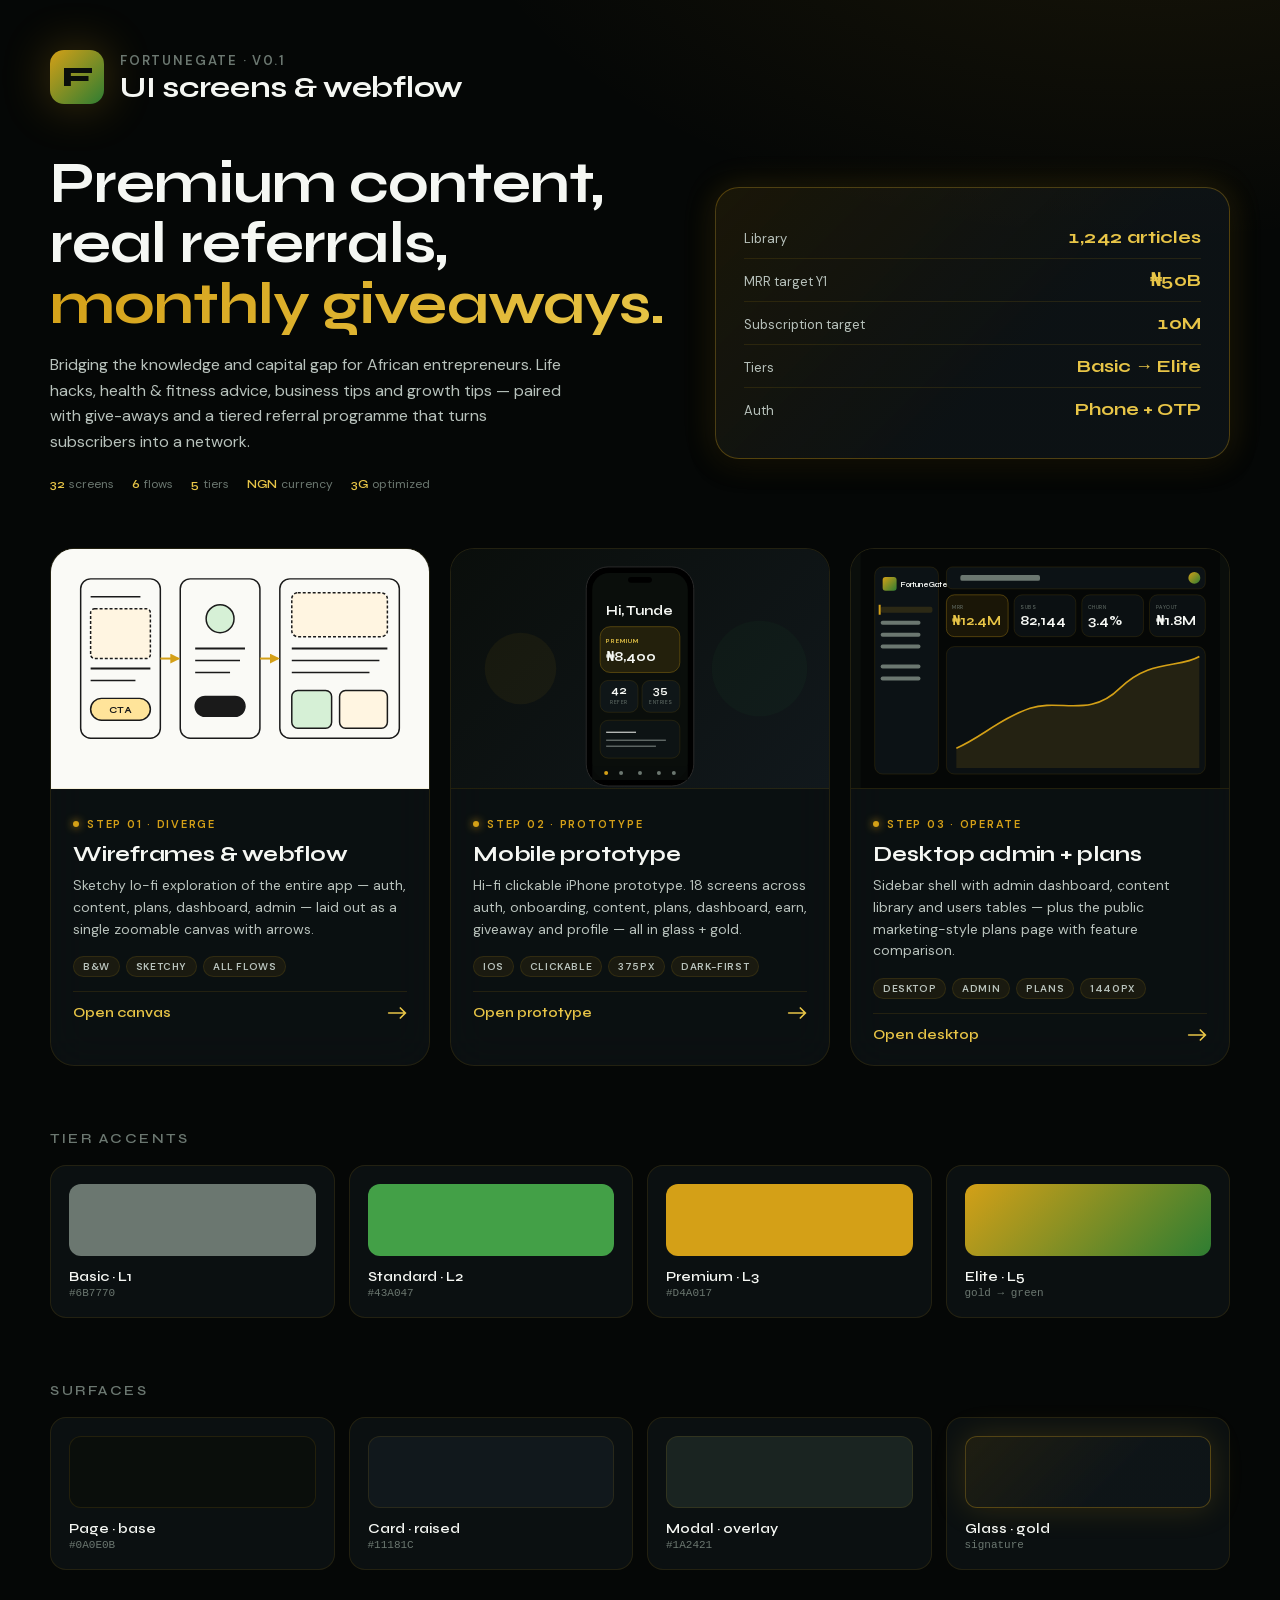
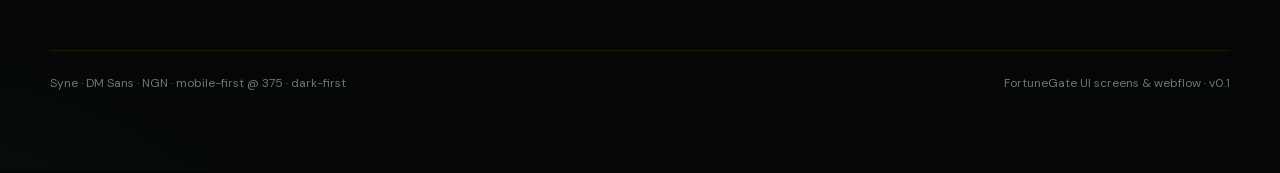
==== commit 23840516: "updated readme" ====
--- a/index.html
+++ b/index.html
@@ -167,7 +167,7 @@
   </script>
 
   <script type="__bundler/manifest">
-{"ac653bd3-b732-4dd2-be94-4afb59face8f":{"mime":"font/woff2","compressed":false,"data":"d09GMgABAAAAAEcQABMAAAAAoOAAAEafAAEAAAAAAAAAAAAAAAAAAAAAAAAAAAAAGoR3G6lwHIF2P0hWQVKDeQZgP1NUQVSBXCcyAIRML2wRCArHbLsoC4MyADCBmkgBNgIkA4ZgBCAFhxIHjT0bnJcX0NOWIT+UN8Bm+3J9VeWjENg4MHjaXDuKWsFI9WX//5+QoMYYPjQPwMxVmzBBqjpnz4xzvJnu8sNnnDVLmIUCJxVhriqlNjVL8/rOuabmKrppdNPVQQLXWSgVekQT4m0TQoEJofKzXSqEDZQGUS4YKrzgAG8ENkVgb+1MNVg4uAIX/x7mx6GNfxr8vwkfPvMu99kuA4au2xJms027/xHTPMdglCM09kmu/zw/p+e+9zU/+qMNNGhFnK5URCbq/GQuNWHi9TSCBZNCRYWyjq7CD/ypvR+BjdikkduwSKF1RDuoa4fz5h7I7QTtxLGD/7gt9IGnaH8eNw5K37nx/PPjnm/tcx8+5MTEAZxEp5lQpoGhil3QJRrefVBBQgOigRQb2/4J3FClhGpIRQbndHMn1pUHoiKOMAVKKQO8kJeXL4CAADi06X8jadF2CD4zHBRldu3Dor32SqR8QHgctJ14QSvA4XOz/gWojojI4bSHW4XZryc/rahUsE6LpMESJwkhxAgJ1iCl4Pft95v7BJn7Bu8a6wruoehufT+j1qxBaBxOx4wxzbecXB2NQCO7yTkA0qpE/KPOz0cCy3byw0dAWzt26nzT+G2nsCxdRsIjLCCGHLIEUcxloECQKnaAINwJWWF38toUiNUzFvLwkC214rN/BueFXP+S1SCnCQc83y/f2X/f+Tth05eX6kqVRLjNkPEXupLL+z/1ZmeTTumuF1k/dJlBMShRFbjiEI7xSMaDsAiNUAKhkY6/N9Vs/9/9z1hIuDGwOo5WdAIdvzOceuIsqHK6GEuPp198AMQudiECIDkEQHEEgBcASppbkhdA6gJBgmK4mMgLMX7y0l5e0onnGKrYucqxjJXrkFo1hVNRu6lS585jgtzxQ4CBdVsSCEWvCSUYcoCUatCXjX2vJwBqyTqK34AaMEDgcN1zmFYG0rCPc/W+7ociKzdCnHeWEDJHCXGJTfsv2haiWtGkfsiww8ulIGgs7T8sdAA9KEYILAQeHoKIDEFFg2DiQgiIIKRUEFpaCD0zhIUdwskN4eWHCApDlI3GkWQOKbQj5RrS6EJ6epH+fmRwGBmdg8xdhCxZjqycQDZsQDZNIlPbkV0XIhdfiuzehxw4hFx+DXLdjcjNtyK32/[base64]/b0jj7UnDOnOKLyXO56XOF2XPWuOcdL1o+qYWPHWFHR9iY7UcdQaXBhMHEwZLQicNEDCIfvAWAAowQEcoMyQJJhdQU6RIPA4om2A1w57j936w9/dde/9ve+ctRrTkaPzsav4JOAEAAXU/qeSaTepuPlYCAF2oEPK1QI2B3URDAJLTXDpW974QZoD118kvPgAYBoDcXEDDwJ09/4RnMZx2F6Pwn6xVwesMv6N3Q5LXmIUCCvcOUDCS5MBMFDJLdyvFkHRw/[base64]/5ay0c/AjqHXkm/dC2Z1T2YG9QHYMUf24XJSznuniPhhNp5pr+zvqjdZCJTiF0vQnQyJPud+UjmM/JbGz7E4+9jZ+9SlRA1mM+1AwsNVE3n5G84HwNuFEaacANec3a9nJAshyQe8xpnnyHS7rrtYE6Hpved7oM64af5VxXQDo6fxfervrY+r+10uW5/ZOmnRMj22bZAWZvbY8BlL2rkcWsP7xY7MacYB4gtv5Msq2yLz+4wTeQhV1hR0pFPhA4esxsIM/R49BfuYBgLJ0L7zCuUxd9yhzTny59idIsSEfLAD+43vHQaDcb8EU8DeMCMfyu/TxVpRMDopJSdwJqtVBzbCnBdomNxblcz/M12Zg2E5hJD/tduUWs1BFzXMUpPKckiPvQlzA8q5SHVWRM0RRCHWmhECjEWfZN9aISAdpiypx0XdM1Y/[base64]/V9e5I1/za9Ikau9kFGwdGO9UdQTqyeURu320H044JzNOro7glUYXPlujcL1O8r8YOx1SQo8OQSZt7urWd8M8wG5k+RiF2+7xfa+y+5B/d93qyur6u32FSbsdaHp6t51u41uqUOMcLfWNvXKCFHx09GeYYb0bcFtfjq0jYrtRnfbAPQiL1t0rd277+uC/Z7bJ/tW809pT65y3kHwtD3PfdJ/tM70bogJj4B/3kt8OwbVrXkbjsjpTj3jFv9EdryqzWJ6c6HI1Ti9/Wh8/DLYy39r6VIsMxbjD3Rg/XRBIm4qGb+K4Ye7vtk94Q4eYqfOnvcNIzgHFt8j59YjZNyVqPjZ5ejmUjZk9G1/1R6p/0QBrs6ZtboA8d7kKva1ZfF4alk3InjoYH/[base64]/U3WHLzLcntd3Qh4W+K4QPp/kUPnXRZZTshiw2+FbZQ0vSwwC1dap057xWwlLQYUMJPUaqesQhI0rNS90lQsyhgooM4QezS8Li2gU0qKWiLgku4t4AE+XUBNPxE0AhQQJB+5hVTZBU0Ph9CgQEWqpEKCzBgQIESVLIM06+EE2LW7iPi3bsRJRIMCSs6Mja0A04ourlYNKHsY/AEj4JPRCYAREZ0BVRaCGssJpRLsMGBCC0LCR0PGVoa4pZxpIizYHSHoCPDcWM3jytpx2gvBC5JcMHWgEiizoQ/Dgg8XUABTMyZ6mwYZS7YZ/VDTTxsQioYR06e+BeZ9sRj1LVfEISYOiy0B099+jmI5HnPe/bBpyZCN4aG/lQIwkiXlMyPPFjMXj9gvcZ94vAML3iJBGiVcdLaAsMkZwxs5ltskJyAMAYVcgYpnVqmDiS8DCES1Vgr/YjWObJ3iD07rOBLXmJ9jtPp9zvcPlcjWrFXaqMKh+tgmKTuBYsEixvPIVKBIqjYh0k+52z+0/VIyzJslg1Cenn4ykwM5lWBLWuqA7fahrmCFvMIUyBgDbf9ig6FAiyPAmVfHB80YEFj3TPkgGDgL2CAzb5rwoCB/+AY0P/Lb1/4N9d803x78nv/A1/+REPmET7Riv/61vP9n2cOv35zGF6/9fY7o0+eLj54pRx5Vn3xQPXtPbXrXO2+Sftm0dClpm9C47nUhE8w30Xmf8y43Txw9OHkFIfP8vhhjh0Tvw0Uw0dFcI8sB0R0p8C+bck90ntKjuyV/jMycFAiUnMcie6T9Db1Y2c1OFb4br06dsY/w/AbTHKV0ZdYZpZllwXvCsv/FMHVs3qLuS3FDe+vxi8zAcb8wtj5BnHP6+f2H33Aumc3EahPag5wUHftuYczNm3+JtBh0ueS/Q6bPBrPsKTNRn/zfxXQmtJ3BcADQJorDlYQQEBQwAFzUADroZ696MU3SAGuPPOxl0gFvebZp4j8UMi10GdyPGeObkVRbgYCaDAwSgIIICAgrdrPt8v1Nr3c0RTL7XVkuY3N8VmpCTc/Iwt9NRyz3Eyd12qogGUmPITR4EJj64TJm+/2zmP2gnOPNRIw6Y/JpXNn+t9KhfY20x/Gnp5G9889vYECPNGFBnU+DOv/6/hAUViYYEGqmOsURaakqGOPK75kMzXz83DeyZf5JrcrqXzVU+V1sBEXuBK4XbZcdi0gUw9V3KaIKvKUzvNN7Lx1IBMFoosz3gSSz4zck8cWy2+VzwfO8U3LGgMCIlU/n3UXlpZ29Lbn/w/9UvlLcJfTnfX2H/a/NmXdgI8eBPjw/iNjwAd/HF4OAgzcXbvl1p9qqM23ZK18NfYBYSRA6P9mZIGkeP9/[base64]/hMAMUYxeRIv31FzXijoxD3s1giFgGJhN5BhDJlOMWkxrx6ZoDI7CYzCoQnQZCAOP5FT0UzSr4DIwXVmnszIoIcXHdCUqhYovxpziK8qKTDuXfypR2BhZ5oTEDYPqKSz2WqDhcKxR4zXdNK7gMtZSm/BbfToiKypmxBTFzcZdbusC5mI0/9nPpJFlrsbW3EaW29EI+R9L573UdxW3z4DSO/zO/stCWupcdkhplDioBWnk0w3WWZis3e1krZ1pZe0BlqVfmn9t4YI2ZP3pC/1qEa41H/Rcfa2wQgPeT4Pv0S9TNau+Xp8BMVN5oQJT1axz2I9JIoEdWmxybV1nXEFOmewSVyPsiW2O/XQH1XHWrlRWWMFOAjUTQxFHlbxyKg5nmMNWLWyG0xspI6rXiJRJxNeeR75ro101T6S5bvE3yFDKqsOdqsuMW61MLv64iNqOVGmdm7qYODNlqRVGFNi+JYsUR3ZglHULnMfiMjGX43eM5QyndZZTBbHbwGTLxLt0P8x1jdtnhl9AscDyLtNI4apTz/uh5jPAga8u5o4Vd1h6DGPzBCE7L49ovLVr0yEitXpeviv6bjGbnMnsU+5TyWp6XpyeZuZLK0pWYKYmQU/8OzFmphZNcYgdMEKHMFh0u/o/gxHOdabFpGnGq6Z3hh+ieqgmf3T+V2a2IVongF39frWYGdG70TMvWDy7JLKNqe+qTbGPrHh8SvI6UBZhMlezwFfY28uMilewZLHQpsCSLU2U1vOEK0hWUVnlnHhIqL05yGYipybXm29W0dVGjBfEkt5G7a1hlT5OG1vpR2Q1bprMOkCCubwkV1m1/kIWN4hruyHUcmUasaGEUlTdKQ67yhKG0eOXCkYKRYu0SaH4Kh1vRZ52Q6qw2qMR75TO5PyszhBKW8RmUaO15GxMUORLL2J6fhHHrm0sPNxmKrwYzfludk0vOvjA1YKE+eXuILtqVm/du2gI0zN4w6os/RGETiifbwbw3KKI4xRAb3sMkIoGEcQp8F35Qr8c9AMWWxtI8Bw/lGPQc78Q4RcnVsVIpyFd4/8Ps8y7cigRNaKXUFCAj3LE2vJBZdrOicNi6mzMCj1kfapISuL0lmF+aaiLai4Vs43FcEJfFlKTNfCSaT4KNUwW5VeCHLmOaxdwspMVCmxKLPLhya/g5QcmKaUV9m0tBYr23hxbC5bsY3fB1sfJn4b52P/QBsc2G1cwftPBbQEQMb0JxewKR/YcyfuxeSzIkMNz4cH5oAofVqUP8keE9YEA2aWHb08oT6Dj6LNpiTUTMHfcfI3qrkgC1pPn7m923LB4ca9GJ3PXHljBmddPjw631wtLkq1bm01Uqgr14eL52s6chUVC4chbG66pF69aurh45TW1DetSa+dOxF0bO7tdmyYSe+8SwPctrilKvBz/YgpH7k/1/x9JRk73j4Ql5NxqS61hXlukkumhzFEoBBbOC6acncpoVDMY1TfDGxbGkpWV7dzMADvemLPZ1zGyt1m5ceni6vX7umGCPLKvWbl+8aLqjTO988evXs6dM/zVvFyttDIZ3tLTE966NJFdvmIK/9xrccV4CbcSdkX9XRLQ/1m8ujjz55H6EXbflz48tTsFhXHBcJR8rGmz97Q11PMVZhM9rUbX0QNz5xIeJqwOLUTz8Dc98uVoqcq8utd16QSwxQnposQbO8/YdP1qOzjqm/jpnDT7md87d1avO6ctdzmwjfzwTLN+w+JFvWWmd2zeod6YWrQY3qHm3FxxZbJta7MpZWWiWIgd/50koXDku+o8r6M36Hf2L/DVLlQGLvffc40/Z2RXOV8Kt2WztZ1gJJdW+MKj8W6jNpk1eG1xmVZlVD3dLri7Ki7VEgF3Y8SeTIw4fJ2BbunHL1jLdyCZqlcX5/hvKdrtLYVWp7t7ng9uxTy8YNGCWthfSdjm8WO6UrWaW9X66iuzOrrOVnf68Z94RfTN19i5+U7fcCrhGOnzwF8T76aOpxomIE3Org6kxvufqB9OtjQ69G5PSW9uJA/Xn+hPja8JwOdPH24e7II7ugZu6YGZnubzh4duicMdcTjJ368bPLxe+MT6ge/uJ8ES77N3556I99tHcvAL+UjFpE+bXO70kCa+3Va3zGhP2TZ3NkLZfp0r3ee0NNv8BUw37P/hig5OWn3xypIKvdnxyIwoaScWv5GPVkwGSc6AKrrLXjBosCSEu/4JNnXOWI9t/exg12B2LOZd2EbiUbf5O5fSOp0/[base64]/XTMmE9WasNpnuMQDmdPV8VyHj46m9v3JM6KVD2Jrhm88dimboti75xMtWp/4I/NJgVjvY8d2u41cvsJKaq7WgxW4vDjtL2yBybpex0Wju67JFIn7J0fNR0UJetLen92Ot5zB31ebwndsKC9FsR0IfjA/td4J26BS5uurzBhtUymGupqYuRYtiUMupLATK0n6w3G0eEIBTShALZLceA9KwLRJ8/j/lsPV/Q3bhEhIpowA8DwhfAxr/Yn30/7zRCZjmuf6f+DqRXtxDGJX4eTF5z+8XvfbLIu2BztzvQ2rDaBnKWuqYYL4RNMYOuGKCSara8Dx5YzfNhHTm9LBoZ76hEx5dH09ml0Xi0XI6Nzz+czphzJksjEm2pZ00tpryJLMy3ND5B7d+OOAjI5LzQ3i1X7H5RELVjAK1F+ozefLUzN7uwvfqDUa787ZXj2P/sb6vN5nhV66uMlgi5Wmqh3YaVc+5JzRVUpCavzZpq6IDSJSZWxQPC7kw3aV1u/d7MXmG3st2bhTMS7LRYB7PWurYQK4RMCYOu6KfVTxaFLlja44a79p3QXriN/tZtg5tv/Tv+tbH3hBE6zAwdho2fr2dLX3y698atcOfWrtj7oEnxFrPSK1P8xdI0jEqEIBDShcLzQsHfYH4KO5In+92TvIAwZ0F5FJsO3Z3kgo7QrM11VTY7/0iQH3XX3fA1qu3XfNyIp/DyX9Pxf+XhRzyJk3/FArK2Snx8Y+fKRI2dn2+N9cim6p2X5p++ZujlT0P3LAjdFxz4wJJW0G9KdI11pboqX1QXuJ29rX5H73xPfdfY14mvN9c3137fWctkwrHMC/VbzZmzdHT30ErKDsfE2JaOLVnRcDS4VFDrjvqKiTZ/JtIOI3PHqp+HZCHpPeFAGBwB7htczpuPM19yuF9cfCy9eewNcATnk42PwOuq11eRM/DKFiCkX3TeE67foxm9P9e9/7UYn1jZD3KDqMrm2mvduQbHHQZdfFf5np3Pr8Eu50eVWMzsO4zBRc6u753W0JzaGXv3GW0vmob0HuYHzB/Z7R+ZW16y2196QgCxhCbgyyRiBrwZEPuOchljOsewSivWneAy52odZRdUI70RGPnNIByxFXeyp//8/tMrSmiWUmfCwwhxAd2nT40X8HBqx1p/uryfnCr/fZ4a1rwmqwpVgqbxhnT+SkUxm08U0/TH/TlEmkcAnTGOwdj/yp+Xblg4dd9fqI/5seaa06mfNvfr+P4cxy8iubdePXh9htYWrsVzOyVjuoa985YMG37mFUC1hQDGqHLMma5TpBus8NsTB+erUlYmKLegax3yFemTU+7L5wck2K5hrK+z0ESFrrWks0JjdqCx4YoqFYbmfPPaK1KXZEJrRcaVIGnN8Fy5Xhqh7qtVS8VeCg0vdW7/CErqvwRzmgEaXDddb33VDHSD8dhaRMBEN8K6959wKLRsrHK5qu2OWg2+JB1x6Dr/6eq4fYOdeHSVsK61yJdoJKCrbNK1fhzc5mRvCSY0Ezm307vegAO77EBFEU6TWF8nBrraXt1gkd6tQW91yNeLktdVeVPX5G5dnofzSih3PG8R6HKrdKWwr/c9dV0lV9f6wFc4SHdnAeOlERIn9vqytLU+8NHcWx5QNtD5vm/d4kIJIyPiNQeFMTZbIKdA51vYvsXlCgl3aXmsWy0tX2xOTlV0FtsfgH2sfK7g06Y58ezxdR7bdaOx7N0AXUVvAdgK6V/zZr6eF9Sw8ZIoEXtowa1YaRXOjVCyO3p7//En5NsMakuEzvezL3GJnbrA8oGYOCWQd9fZRU1L9GKF/KPqS/bILxtw5QsyIGou6h0sFe7NMDhV7D8TjwmKDCjWR/spzWdo8lk0w+/lmZpzGl2WgesL/SN9EYNrdTROnadJh93KIzK6qfZz0BF/+CLvzt3ms5qrm8b8Y6uceR7R+tWSzUfvy8oAu1zx1um0fCj+187yy1/Iy7xX/cnf4c8FACwD9UZb08H7aD7V98ymihdBm7V2YPdemuUA7/d9QAFUTvqiClDfV1zKrZEAHkDzi72P50uYqRGzoc0M7VWhM0zYtKfWqK6CMIsRwEO5h+jlIOmttx99+nIDWDE8tnz6OHQ7vSfbGuO7TNX2qcSoxOAZ9Vhbg96Xuh6jIO5mAB8Y8zHJVCykYgXuonlyMYm2S//fkuqVpX1mJQDKBQ4kXL4Lw6SebdoEiwn4AM9HfeLbWsvFwcWg/dPWCPig9UlALqm6xYAsioO1lwXkShoT8P5rPsDVS56oYvx10x5/KoEu7aN1WI+njgZl4oplsTraYGHFUAYr8Nf4+GsKaNvnD7ueh9+t13YR+M8sPQHSurRPZ54+3AAi5xmZrTK0r3Zb7TSq6/5U9USa3m5ho8rt61tZuLmO6caY7nlQxA6jMnfXDYFKd1o9D/CcscfEnIt152E03G0P6pSyOBeTqMz9/y0Gxkyg00GeroNhmn6oF6j0IfRwaXdzFQMk8Nfr9zibZrlFUw6/ig/UsToMEGldDn53Xz38GMDX6hGUKWVlDKAssSJWpD0de4IE5smyWi2u+f/nPHnDJlzqJ0c104K8mI+zMldLYUm1rlZWuOrqZN1qzoYZVwoejAWTwDQxO4VVQkSoFyShLvKwFuw67H1iuSiK4xILZ8RFcctxM9I/[base64]/8uK8Ht5y3k5eE7+fv5p/CT+Xf5p/TsAVtAjeEHwvOC1kCvXCceElwlxhTGQVaUVtooZosWhKtFi0R/SXGCeWiF3iPvEq8YXiVeIK8Vfi/yVkiVzikrgk8yXPSb6Q8qQbpP/ISLJdsu1yRK6Wp+Qr5LfJK+V/[base64]/nDn2CaDvzCSQfwgEf4KtjKPDS8/5IHoM87DcUY+VGQ5rYVoWI8NqukPCZtQTTZ4ToWxCBG4l5qAohaibEvUcKuLOt5e4oWQmSm9jwYQwrxMoYOb3v9e807v+y10WCP6bQfZn8C1irl1jJQhh8ce0I/gSm3ns/0BSZNy21WT8NLCl7zjadkDEKegdcbHJwHfgjicEZuEbMhRLAZ1XISjKDBIgwEzk14Dgwf6yTSUQrlBEyidiy0tj3Gjc9becO3WX7dETTRj7jkMKJVOjv037AGSPIeoEIfP1Bi8IoyseCv5wCH1bRiLyUmwYrvSdwy6F8ZVVvXRRpyHBHhNuGRdcexQU2IOetyfUAQ/m9EFYqN/doqV9YhkzGnHZYJGNnBnul4OCKIItZESMEeveBKxBNsYqsuBWawYVs/vk4WRre00Y1F2vE1Vg1YQoCeMVFR3ACJkoDCi/FXHMcGSLroEfPtzSlaM/IBS0gg5GOdmT6EIozG2C73i055mXW0VkNrdSUpaifch7VtLIFyq99aYpR2M1SrED0Y/unoh1wRrNzAzgYMhwEKsBjbZ/o9AypPNCMDgPA4xRMQTsAARikiQkRgRIOojj7y3jULEJCmaQRoHuaAcolS/rdz4QANT0Un+VVVFQ/IsVHIHJ8zpgTnxzsMVPihR6XlHrBg0W+95Vbyc+c4kubywtTq4/6vyLrC2EVgwvesOuJbXwAd6Ijeg9dIUNS8aOq8XeJxWckk/I0Hjf1Wzvh+9kc5dlQJTc6VXc5cOZ15lhASTn8ElvHKREhiQtEEE7QKGoJDqYOJQAV4iuJpSL9OAwS1EGCdezcqEfsRMvbOe7KPHdbMdJzvJNi6QuD/lzz+OZe3JAiGyCMTE0+CEMEr5HdZr+QZ3nc6bxfU8Fq21uqYDbbs07CvM14ONY2NyRGeBDGM1lHLerOtqosOOIWHFBBha1P/zbS4HWlYLEqQC95brnrYWM3Eo0op5w4NfvlkxcJCVhAfNlTT6RlZgCKdNgRKnfhqMagxWuN4hcMVyv9bZtrlnoCSl312/r/uz++3rlg3JheQ0pq4DwkooXY/rxoQYZ8TfIGYKQ5nToyDVbolK+U6BZ3nOVVlHfvfsvjUVYKaqILUEABq0Og81ZXLTZrfdDi5XAu7zGkoabZsUZyq7uaXHCCWMWfBbgwBiwIodyYttylAWXgY+r3/ofOHKf/JZ/zmdjdzGt1t3ITmgqQh1uhf9+cm5el18VEl628k4pBdug8RJM7l4DAMwWqlbe7kueLLb6EKk9VJb/GrkvsZNXd+kn8RE6weX+QIdrdWSSQYX8tzM4gT6dgaE69dAljAQqz9iBaptbOL0hVm25gYQvOwYL0NJO7WlIeOG6/b34N+XDKT1hdy/zq8cmj7zGU/rUdnnFXPkV8DYBWIQETEhwYs87gByYcipmse4B0oxm4qQWJ02iJRllD6PgL/v0noeogql8W/IGUBb0w/[base64]/Dq/O+z/L24NRf++U6DD1aQiIIlf/605TCwkF8YX0vtH9Mw/hudRvYL/yr6CuNHoZBXwQfygTBeB/fyGMZ/+DxWagkWHF8j0QEhCrvJ4jvZJxhCdqDkTYBOfwLO4Z/ZIMnrodxEPClcIeAA144DDj0yztES0OgraAWQ+TnIAQDABz4S9MKkqvXesFMKFDyc6Tgnxnq/OBuKQ274aBrgUsa/UebZfoK80kK1S/df8fq8yQTuWtmz9bAPLviy2DQyvcAUATF/QsZkLDNo0ALIcsd2rfG69xv9D/08M7npWzkxmQU72hn617ZGLhmJ43Uig/0qmCCVEArw6MVjk163AZTYKYQJ/pmI/7beRiBk9+zVPihbQFOwoABfw3dsjq4dFEllKqLxd+yAlyD9bonBvtHGc/lDuCgD3tiZxryEddNxoZsO2qrk4iIbwB4SBIfDDvzFYOcqCLl4HZaoG2LWa7UxTQ5s4EMRhVGKRFKIMIGXC1uFLdMcJEnEFaPM+l+oLDhVtF+yGgBVCpMnmQpn1cipAuNko42SosUw6rKL6iDHl7b3A6gBZnX7xDez4c/HgBMr8kKsRCFlo3qLoqd29OmfVH0p2Rht0FEpMDCI/[base64]/6oWgRhCzgne2TwMWCMDlyFaREuTzMhQV4wZzu/4ZHaFBR6cjJqFOrEJAwI/g/[base64]/HcDsmCXKJeAClTQQBUYA2NKDfUuu12yHuAKwnbGG0SqwGQoLUZjvcpsVQUlhtMbUy+URwWsHRIms8dRxlKFOToLjsTvd/gSE4SPcmM7onqbAga7Jic7Pg16kI0zXhNQ1EUTSEBcPwxGMJzGNClE/pjeudkqYc9ybpVOskPY2BxbTU5EcZ/fkPB6Y3Bhbev7abtPwmDQT0nUaicPJkug43bJNmu9HocZ/Atvyj8ZFL+3BoO4vW9Ns3QZ+T0S5mxcan+RV1DTw95NVnL1lds6mHBt9j7hARnIiFzEChI/[base64]/BjdjcbaL60ffovS/qLQclx7o5ZfNB02m2Ydm88m7o/9bbgQ6ke5vSg/1T/+3n7zHMYHKfdAnz0NnnWyvRYayQBBxx56x65oHIQix8PfpZEQeSgVFtIaKHLRlJGWGtr4mJXmtNp3/QySCb40cbIXG0gxbbRrh8b1OK/65ZhMGyAELneufBGsjI1TyKvhWPggG6hMEERkKPvacIIQQkdY54YcQ4eyrYoxlIXgwaUNLP13twcgXP+7FHO/vBdtZjxR/Ybsw3x/[base64]/knJIFWZ56sDwgfi0AGQyHramyoPLuCw443p3NGuWcIpO7BhnD0nDesJ60SWK6KVLVuG0OTOUUoZZreHUmIVwTj0JtlshQUqLImmseZuBKfGUeOzfBsmY9bNM7fSqXhXM2DlaSc6EUb7w/K4qaa5/JwtO0FMU8KwygzKGtqgxavVgIxKuPbQEMA1BGGHOV2Ngkw3NQzoy0XRuWhRdk3IFyzvvcT2LNwJPSB5EGC7hfyZ0L9/SzVAzrFzkw/2Yg2tlvUZ7v/7pS9VnKVKgoZ+b7SbMTfN4Qb05MC7+kBd1I9u+TxbdT1cSIfBPqi1j+GynGvCuOJBcroUFw/NgpEdX6/OATeu3YKFerTb6DuQldz6vcv2ASESApEKKyg8FqsqU7YI6bduSDoEO6wyapISJOKCp5tF7nrdQJsmnppFKdXszkaDZ/[base64]/Oq6rVS5unRaxqXeuqvYFPaPBKJXp5uJJfwcMPKeLA2WoIYdRtqo3NXRXHBX+BLk6BOb3Jwk0ZsyqV9B6SKPly5S88Gh5Zt1VihUiAJyKeomxUNIBbBYiazSoRoVxYGBGljS14LVRloLRHgp6W7lz2yPBMS/WIQytxgksAXaykvDT1sk02ikSfUXMX+AKK6pdbXSiSGHKBwUVWsYDG4N5536Uvvwu5big4mPD6OVOC8V0esXrpkJegE2t/7crTFg30m2Vz2q9PK6eMHcE6oTlVnlK5is2eogtsdiTnpCkFv68ZFbhxrVUIPx/9xI1epkDrWovckzn05e/Bz96zoCFgqnTlBzWukF+DYPTNWXYxUl2QQRX+fDWYelpe8O2kgh+eLhzTDk9dDRud8uYTvXXTMuF8mnVil7GlJy+esiTKFTAvgrjlfBvLutHP/bh3tgn+3rLMI72o/F1h2kS6FEpkhDC346AKY4VcNo1Ms/0A9G6t5IPeclNNEuIVg8H5+6MHqbB38aGEWpvofoqzMsAwBMTKqtyPCUuywvg2OeMM0SZaHf2Lw9xURUjbw7omNoGIMg2hxOSbzesJhT6noY3mdFMPE9OI4KvXvWcaZRDEqPbbMZ37kRhkZEVp1T8MQlezGXXKicRNaKRPJKo/jSMb+Hp7OzjfpEixVWesChVTNiEHRCFcf1HjCp4efwKFF/ntIPIAnpRM6AhymlddIdZV1XLIMwN+Z7YijEE4qCzR/iRoWVfIG7FE3mVWb8mi4drbNDZYM6zzGymCF2GkrG65V+wkb8d3ZIpRe9FktcUMuxtejABGkBstdO731pqmKA6R/wWLxvJj80mTiysjpkb6WNesd/pEOY0KGQM9m1LePTIYkNDr3brX6oI82DeMkRsSCPLFbR3PJ3M8oUBwunZwDNqj4vL/[base64]/Vj+SCoNg50uo3knBjck2GLOWyRSWmL2tPeV+lrp2IGPmbIObKm5AoOsR2vTwiSiVTcqZDKNZKUYonH1HmmK1KkyCITv5kCrXe1O3VLVVotxAi2dxPTGq3qV6tleha//[base64]//gtklyqnT2+wt6MOiXku3z9qhJVeketkT4QfwbaNH2jgzasqUQQkapJZIUTRpLAApopEhPKVUiEzuKD4jbwvA/K0vxw8YduZ/mNDPzq0Bvxkh7TgjB1XukE0et41TmBHOX5uVEisp6UZXLuuC4PpXpvBKQQOr9/IhGxkM1a7ZVFcaGl4I4btu4KGUuq0ChTE+HU5m8Pp2T+AG4k2KdHWAAASBkOPe1NoHsbFeBR5lfAsUjj4YJTRmaFtsaiCY6Kth0I/[base64]/2KXmLyf/8133srCNM/0zbfpbl/9UXDlGy7Khy2TM2zefNhM7pBLobjkJqflIkvlqVaMyS65unImcSJp9FX47mCYLOp2BRrCBCZmLWxSphThsAYKJmeY8pwhfwQ/GuIxQAh+0jnoyE6V8JNZ5wfyf3L31w9hCWxgx7aiQMNjT3HWx+sarCi0B0aQnOsyxJzJQRSHgEhh34fQzSZ/GBkZQi3+8V4y4H5Y4CPI1qRqzsIkzuSJ+86siYMt5anaFcViIZltb88b+t8/[base64]/chuF0RmBJASASGiIwpQ2/Q7ONGX8PljwF2ExtIxoDUIMWa0osDY8nKdlpcV5ydphgzkaz+oQXU2f6WG56va9H/OzHiQzMhCrOOQSZZHAUC8rG7dJp1v+n8ckdtXpHJtNiD+WCjROShEtJa7iqtz344nvT1TGyT/ZAYkx1Otg7FiRpIVcEUQDP4JDnoaHEQ5PSmMcZRG1Xs1qDghdtiPLzeNN5jEbUEKWEAiLMcxEoUAkuleBcyiW/d95w4SBQShQzIBTnKFjrXI4d7pID9O5Ag6SY9iaLRQ/LonZpFHE54nFs1iyq2BEIBIb8OIFFohFCAFEMj7SMWTmrpWGNDUrbfKFUKmDRwlwPXOq5FiUhhdOBlFaMgvA97KgmGq5uKoQ1DGSUFp2tJ7KoR1wr6uid7l/[base64]/3iVtjMUhv9afrTI9HpAPEqmXbX5wz1ep3WRlxNFHegaEfrupTaaQn1KWXyMPXf2NaFvBRw9GQ3iobtlZtdSGMiMOwhitbodYRvRksjMO7K5PMU33Sppe3Yt/X1L0L6OWeBjFnZ6jDaY+m8GZd2tJkcvljKNjier3L9hdhe4xUNtfvVj5kU3ote2sZv3WFj+H6qqRez6QFR8buQh9/mjFme3mTaNSuP7k2YGCe5Max0GRxIkOZIOZYWM/5xJL6mCwiCSYtUdRXl56HTibKokEj7MicUJxCJUkpSSkpNvOQ9luxVPVviVj609/PJOA/8YWkj2HpI1g6VDEPWrzGLEY/mvFLli1l6VvLMCLpIKl0kPSUfkvUXuV94IvtfgiMENO6V9Q/oSYUTNaIwSamAGxgY/aTJntAOJASD0egyHtUlr/UKjV5fvlkGrr2HdxT6St01tTq8HAo9N/teVDVDJ+dv6MCJ28D93ZfhOpkhwxlgWASinJMVWUbTRHNSimDcQfaI/HRJtTXv+9GHQ93g+tCX9nm0+rZ/[base64]/ftCnR6a45X3AAMpBh2TyplfHe2FFu28iNgI6GrPUezcX5Y2ERhXOF+E/Rd2uLfsPXhhZu1Z9qyi57jBK7YjMlIqbrmAuGVq0aWgAbdL/ys2CniiLl7keqFCEIrbh1sOSnETm3NPpegcCYmZcCYf6xMViCaGKqYYEN19plsmMKe65xkbxmzjhCXSG2EeRK2uF+EEfpNqOU2WgNP2KQkZnrneHXtuChACHLYx7knTx1/pU6vZt8EHGnz7d4QXHPyTi+raz/VctmKWYyYNY+KYpyt1Wq9s0XvEolDcHkhOr/qeflfztR64M8yjdxKhFMeWFSsQLnXW5hsNBMMkk9xSMFgYBK4SqY5RYsVQyuzuXDlgNQ58Yl/1H4GgsH3IrEsV/DTRTLf/zfe5VOHP5G/oog0hH/FvYX/[base64]/BR5IrfaD7T+7gDUqQgdtBZstZdIX2+ysEg1OlDIXcOx/41jzJDaZWJPQCSmx4JAXzVbYPLlxTmr57Z8xLeH/[base64]/sX3RyOJt63KwxAJbWaKPFnBNV0COD0zhtRnmx1TMG80YPKIIZQo4ItP/oetTVGcEgrOg1OjTrVWIWfNoMc+PitV8ZTgX+oY8CO8AcRVC8Spc53/GTgF3RKLApbhUeB+IT9V4md7jwO0bwDPFAgRRGnAHtKVrsAiUZ16LS2RJBphuGPzfcs7VR3SicIhSKRTDYpBElTYJ5CD7dOKzLxIIXGXqPf5rhEgiDW65HCv86GQAUqojOTrFLWyowL/ouvFfWaVPR9RaPKtEbDOohwptMN54yBBgzMKMJZWJvpGstKD0VYG94zS/AlQzsKzITdwtUGe7rNeZbFIAct0q0hWnxW4sMw2qUD9aMNk0ty5bcvE8a3W+iYJEYHf5czaS2jGnFG6lbNNs/ERwdmHQC1SUTOtSPUUplcKAzBdaimDGvYM9vt3lZp3n9rTDwMY0EMTiSZL8EAYkQRZSoP/[base64]/EMZxbpqMju9CPUlm47XbAYz71dZEkA9oKCgY4tCrQrqXxmNckzZS5+vVKrVBsPlRCsCRTBmQC4oKRQSxDk9klKHVvvQJP/RUmTGI4fprymez7ZvVytFp2xrZB6gxnHScP95f6LT9+iaKct/GiJximE6Xdhk8d8kWMAiWDS9YXPISHUxxh/4WqTsqmjhinUeeTPFKM4DogpD31eygXRfsf4EQdEwjbMJpxr9rOSFbQdmyjBrlBTS4Y3pY/jT6p6eyYxG/cGY0T6bbUoVhykcMikDM2V/oYBFcCLqCXCAG7klei2JMDcxEtUq8L9CiT+UL4WQ4+Stkho8jozRmAD/nte5Q2qsxMSQsJyjHMeQJCM4va2WCoYX68k0aPwLOqhYpHSHc0W5dxMbWxUfYFM5wq1BquymFrvHY9fy8FVBIBV3lQYVYNklbQmc2f/FKovFyY4OlZgqBY9WDFrCFTVCCgoZCboSwT+sgLN6nfMUJXK3R7M4klm9dRFaXZWdh0eCWkw2aQFvSkkuK2gIvWnSVVvnUCGFVblvBaoxNO6E2sJ/8nyV5DSrZkzSkpvDP3Q5m2C66674S/pHXVBP0RnPM4cTyVwrwoU6nDj2s5KeUivUQcXRqsPUf2XDAHRgImYOw+i9GVlFbKyGow0tdmq/qvLUlou3jFhsrTxE9cfKGL7CEqagpdQeL76snYmdDxWeV8aTZMFxFLkmXq9Q6MxB073OR4SjBauOvivfZGPmeOEsDvir1Ts+rkBHnaMhrJVcQRjrghWo5NdXc5Pn9I4ZJaAFx8o60i1CmJ88jy9T7hjRSsO1pWlxerW4uDTciZIJ97QG6TRtOzMC72aeJYtgyZ+z/sxw0NGkLHR7eFMe3tQ3xFMAiHO+VcDAMzAiGXxB6q7oRzGmP+bAJ8ZI9wtWj/ZPdJ0AF7fDEpZ1vS2CF/BhYDAGLGIsF0ghNzP/eEMBamai9bBRJSAtebpeDKzaeAYr2JG9nZbO3bDPOlNaNSt7hA43apMTzVijuUaPCWjCzS4DN8+5MgkG1N8M4dKRv17lrlaI3axgS9CWBFu2EwekGai4RAyigGeQ3Cx8kVJg780Kz0bqZqELrQPPzerdCWBA0mv33d3PbIN/Uzg/A3x4depz3dv+VM/RLYn/LXK6lYMRGIAAH4eXHvhX0E9ngtDe3jernUItFPjhabt3Xm/qvuw+45eVUra9j4J+qmyq41D5Q3u/gsIFv/azSEa4ezk++qpn/FdyZRVEG7a7xr+5HXDqQeN31iR033lVFbY5m0W/JXfGHmSwnS6TvYutQtIuVxJn61KWrSm4PG3vzivEgVfhF/GNK+ffu7msdLylDP7GUF8bJXc/gRP4QG6vBZT/a0lznEabjYpieojUs/Nl5RH/LFQ2dGSxtakcO81K6X2O5bpOW9slfbdVWHibZ/m21oK787wmUyYBUs3ZyIs6ptR38Gl2J2OzUdQyhoEorf/2Lo92yxiMuELvB/CMyN2bJsHgPtjYm02u+RFdp6C29eHUI3jyBAYr/Ymjf1YT0DbtRAwMh4R0/zYr+joykAKfm6iPCSt/TFj4pWFnwoyl5LAMn2Q9Vkw2bBjsCwLH1jN96ZJr4VCrnT3+laVXkpZyjoRBK6Szlu908EGWtD79Vse7uI6yDahahA7b1m53aBUEjo553K2ggCNn2YfipsM3c5r9OTAsADDEIRklRi2HpZ+uEejHWd/08ews5joJDKl+jFOM7se3BibWmUhw37zqbFf6gKucKGDVQE6pphuJkRjqsGAwdn16fh71J3Sz2IAuVdLKeV5/6NddndfstmIqiamtwGpt5UjxPlPyiVKtVs8wuS8Y1w4Tz+WwS2OBMzDPnjnAzHSpNAfdvNFZ5z5QNGyvsW1T7/u5y3LWOdS+Gh0GsR7mFd2yLmB6joWykDvrrkys+SxXa41QH85wkmT2P9E9AJlezVwPdk/ROasH+nhPfmFINC9fvv1gcjLdO1NLVrbTObl5LKz5bAWFRcW+4ygpLSvnrKis4qmuqeWt84PZ+ga+xqZm/i0trW3tHYKdXd09Qr0OV/3CA44eKPlpaNjH+A+Ec5V8hPw+n6N+/Pz1O56Qd+piKq3o40w2ly8oFbWXdJQr1Zrv3ag3FhZVl5ZXNFbX1nVu+FG96Nra3tG9GzRb7Y5mt9cf6BuGI/1jP02gkXTmeZ9E29L+weHR8cnp2fmfUpu264dxmpd124/zup/3+3GSWLyssO337r/LPgK/eT/u2Qc8PO67S/aB+83vuyu/uo+v32x29y++O/79uOO7RPOJgcuor8iNzhJn6chwLYAfFIWnYdTL9gCikmTLJlR75/qIZkDbB5rQ6i8lO123EaEeJsGhUV8Ra7E7h3EJ1318IdxuLmzERYyHB4hqC41o/77UhcLvdvWb2jPRSDsUkeaKJi6iGjnN06ib1zrOZobG0SGJtMZCVx6sJ3UviJ5J9Y+taoPuSxsKoxNWhd8M3fLf7F22KHRPu3/3Ql1QrLf/Nyu1oXQZxbDvolFOSrOy2QodtEhLjSbgatYxu+kzQd4IaAYANAcNJMybsNLCdjucHjjgiM6ayHGFPUypsR1+tJv7JTYlfv5IGBT6ZAwIDIYASRKUbE0hPYNBljdgWzqgYAQIkIgIIv3mfVef9JsPg4ZbGoxcowiMfoMdoi/l0EPjyLYNg7Nk1WH1uWDkgQ2s3qYK9bV/U4tRaGb72P12V203TJ2/fq+TVIcJZMYW3tVImrzhGWkLkqA6dI2C/U8usRNRtbZ4ouM4qBq2Se4kiIKmIClao4U5oi7gUYA1TVEDAAAA"},"0f722528-9fe1-48c5-9224-7f971100b86c":{"mime":"font/woff2","compressed":false,"data":"d09GMgABAAAAAJB0ABMAAAABKeAAAJACAAEAAAAAAAAAAAAAAAAAAAAAAAAAAAAAGoYaG4GAMByMSj9IVkFShiIGYD9TVEFUgVwnMgCFBC9sEQgKgYEs5kELhB4AMIKPNAE2AiQDiDgEIAWHEgeJOFsMGVHCBld76M2qvwMlY886GxG7Haj/b/DHjkKSvopS9v8nJR1DNGCXAFZrXbfvoEMRoUBWP8foY3ZchiugfgppGPc4Fci5K86J/r6dWsV7j8eRIVaZkMAyQ8qn4YRoc8gMIYiOkfG44xY6rUDngj7JVFUVUdgZ+dHO6rO45+rTy2tNuouNN734qrkYJL1ka7akx5f5s+tn1BBs/ceipmWAB9L5Hb2PWwW484sJZTkJpO+Cr5KeFR4EHfdM/sHOz/O6+ee+9/LyEgIESEKAEMIKMxDGlLUSprgBMUBIMCBQxpJCGAK1ODb1B6SKA1Qcv+JCpILjIyq1OOpHpcuxqpva/43/pNN6AxpRFFky0BJStdV1d0173XzLyRKiFxmHp83909k4I2FrYMQd1UfcHVdw0AcbsMHG5liFMu3NWfXLyl9t/Jg/W3+U8TP0f2f89KfvrP+cqmqmO/SSuRL/pG/wV9DjrDyzAEZKp1116IHGvr3dE40HdJNQ8FYp6UtthEanaRKz4f8Ze+a5muOPIoJoSAorbiG/YGtDkc1mQzi4/w+5Gf1L0CTEIWYkgYRCgCDWoeJTRtbETsO0K//fXO92+vcVtemotdMC9+nyqeqWhjy2Py0BRbsHxEHMmTXjpfQuyO9dduEC8gcyjD2gkdRc3VX18+vq/aXipQlJimukawNw+Nqs/gHx1qQ97T5ropfznjehZ/ebyIilLcECFAVeYg6F2P/m1J7Oo+thhyMeCaDIzth2WvZTyVaVVbU0pYoh7O9pcwH9Ytha1QNHPHtI5N51ckpVJq9Y2Dea5eED807zNjz/y33eBxNIHCJ25sermpbFel35+Zza/4HLItshaDulzwSLTSW58xG2DxE7nE6TOLYFeOHpf792d0P54jP/[base64]/Npr/eF7/v9Vtk9f+Yh2ggRQqhf7IKHTCg0KYlY7f+mNZvh39CragPdCFC1K7f5k2SY/eRKTyi9zmav1K4pxp1QPJyp2oBQSBAOlO3CWwjqTf1M8dhnCGZzJ2dTrRzPVC6l0eLtNwDmnHvAWVIWlANXjh+ySags4/8rz0jF8EJFkTLB5/[base64]/FPKP/6bR5TAkDLNh1Pz1f9sB8g1w0D8JZa6gQYEIaBP8AdR/VOs9mlG3OPIhzn9mNPv59L7BfJY0FcEe1Vw9wV/V5wKXuSuSPi2xO9I/KFkbkvhjlSvSPW2POa8eOycvtsgwF5R7HXFXVHCDSVfUtZF5W3q9qYWL2vxitbOaXNTm2e1eV5b57V1Qdub2tnU3kkd3Tk7tH12ZH/2fwHfCXh23dTWjbhuzHMmuDMLnjmLbs16t2bjW7PEdJY8mC1OZ2vT2YGN2To7u8XOC2viG2viuwfF/cOiXRP7Q6K7Ofdvz8NnzOPjMRyO8WAsx6Ny4zQe5/F4G/ffXMUfr+KDVXy8jJcpvDpurxdxv4rDsQ8TjzOfZ76MfJl4qvyE/YH1h9rf0P52wj8D8y/A/Msx/4qMfyXm34ZBTANKBTEAdwDmBFA4HOH4LbjwPbG1jx8b4mf7+EgfF0EtSUFwaFBcKdEo0SkxKFkpWStVqa3niSvPEzdPk6ua7FrbUrulDhZ661nq3Em19ylnk4qep8zzlNlUyWkqe3+BXy4kbywkby2kj5ZKv15u/GjlGLwy5ZvgFAFAQL1gS+lgFaMEOyh8mrpkUzRwstobb0Dwj3uLj/v2k3O4CBDAmLMU2NGH2w+MbpazAIwQgCp6qcFv0hOx37gFYPnrrjHgfGQsosVA622fPwrZVafLBKI3JIC692PBkEi4wsJ1Xuhmsyry0z/BHBDNFNTNdISinVjUGz+2uw+d3OvSlXZqhQ+0rtbRGqbp6l0t3TgYSkQzXMTB5zSmGEnY50I+Q3svJ/[base64]/K+qBtSXlnSxnnKMDvo9gr4saHTQ9211DdaVvhrzKGyj+oU/Cujdth9HyGjP1+OEUM/GOSbu9Whstg2x+ywxM7y40tUwj8YNCCHu7doenCj60Zxicnx0j2nEBykqxeOQLLA+ioAs2dlxkcibF9GSrcqzvLt7StExA7ZdWA0jiU1cVSbp1/9ogF2qj/j7cAjqla4BccmN9iPPsSSpnbBIL4fcIrkda8YO0FyF5YyFB8DAFDP4WOGIB54EK/Q1rajSW1LMpEVO8mpJJSwjO1aAPJT/VNEARAQgfZao4+nT4Jh73x/LDoDboaLRARuadlV4rzHubhrt/28YGOxsMv8fHoaCrfVsmLAliAlMrw1cwY7Qw1eanSemB+9AKDx8oE9vnl6FujibVrsuT78TOm/S49CDT9VXQtvB8t91YGG312VBmpFS/C6s9Wsyz79P7E0bkWfpAXPGV0ySj9iABxMizAU1k76+5F2FAZdRearrN2tZ9PPm6WfH641H9Dx0WcZ9plcUdLOtuvd0k34mtFlr62VY4dXQ8v9td09bbX8GU5J1e5E/JJ+zELVZiPD6Ikvv61f1i3GVGJUFqV9V9OFL7d4CHeXoP7eneNBa9PrF2W4zdNVzQp/7EqaLuvT3z8P+264/UTtKL0dKH77c5wDojbPihgza8mi0HOdaX7uXNjwi9jtVkZinJ+5VJfgjJVMf1qecbIEJ0u+L9gHriGxn0mOxwC0/obdvu9GXZbhWmQp7wmljRD5sgSTXVzO3NuzRWOfrcE94qHfgN/H96BP3G/hWbV7JrTZ9pJtS4tmy6/p6iJwrg6//696XUwrIP3C9DNqYsOf74Bw9aT/cDO5Foc6c322WwRvhsfuzmrLMs7Z4l52FPb9u5pH60s2fztTcbY1/+lDzsBSrZ5TvuOOmbJQbE1EnyviJYej08ffdsaVu2KFC6P8fT598K+UBS/icIHnJilSz4+6aDiVvUmYe9i8+F6ZUKt48fkwFN2GuG7e6G5lvtegdO6f668BszsQjtDJZn5YBQOtg2AxvDG6iacq+fEkaD3vCpA/Z+nxL+6k/[base64]/[base64]/svHvvnqSK1ijyyCEMtNYKvQZviBw6jFSYCXc4WGnOTFhkMxIvkgEBMlRdhFtzyRyae3S2r1oI89qaiVFg95yHCiEYgJYe7YeCub4e15bN6Xjbf9+q7521NBjCF6bxx00Z5ppTX+RtlGGQfW3myncpHP+miLB54HrZUOZft51jraqRtPkiUxvBqOyUJBL073+Y/njohWpRU+xNtfmimw4a6Cz4kS8R8lE4s15FbubVQXB7LXeo8WDxdRiYLF7kT1/e35q3vddbv+8fvbzzHcqHI0My4ZpdBhs6st7h3thPekoE8Td14VuCjhKt5H8+MpXVbvTOWryk4mexQyMzYhyj2CuOGqGBEkzYq807aq0UMxVK1JxCcjUfCxdMU/GvwqxvOJCVVRXao3j9OKa6mhJ62JFG0LRpshp2+ncdPWV1/7bFNXfkVZ1rONVdKKzVbXS192GxhpPm83b25tbmu5Orf3SvTrCHJ1COcZbmrbXqTMf2Ut9FdYLh4eNvSABo1Vup4xpuXuDGVTR9QcYwRFoSHTUmFFLTCVNeY1/mddHAUXP2ziw+EMIQWcZ7LrV1HWXmqPamu+z1wOMQ1zKCjgCDYmOuiot62rGv9DMAHSDSr9KCb7aZoms+hESDfCbkba4W4tAxKDSbTsswmXPgSMxJy5cSUJa9LR/2RcJAeVHUM0IHldIOyWVQVkNNWqnWxzM47QpX6bQMTVzT1vG+/3hQgNJ2yk7kWe4e15uHmG0zaoVNyG6FXCC6vc6DQY4Ag2JjkqG+GNpodMb/P0vBpR7hkHgMcGLgqr3TCPYtUqqzurCsobUNq2G25qIQnO2BE23mTwDoV35lKMzCb/YrbBepzeG2gT1EP2cHOAXBzW4b55pnIcx6pe8F5Gzskwh0hVAIygj38XiMkPr1bYtocKLVtCP+REGdCfGx5mT/HjhHg7QnuLH/R4c/mb53MbZWf0QGhAGEP4+t6/2F/[base64]/NaysBOs8gCB4vjXK9xuixlr2W0YLfbkWfMVgj06gj+nwtov2w7NDQ04HX1v22tYEBx/eL451a6Cvc3reWo/TDMvBsfwallgZYuOw5cCTmxIUryc+ltStxo2uJjj+vYhwr6RKIc+IlkJFLlCSZQo5ceZRU1DSPahQuOtbwl7VDfG/[base64]/[base64]/oF38w+/t+e306TEJ1733Oga1zc8YG4u6jXP3Wmg5z6d7BEHwNhbMVwAAAAAAAAAAAFTsKpT9xyV50MmGT/eGzivTNAPnnsPVAf50hRM5YehwVnUKAXNojCQGOAINiY46zajmyQEEha8JLBhNQad7Gtl9kb0++ryMfnoOCjY+aqGacmJY5BB3hwPobORwDJpIADCzcX9PWmSswL/8UWuEBp/Bbo0U/lHFhzsNj5o80vZJdR/g/EPF9Gz5DARKFnDZc+BIzIkLV5KttLT5GPooXdosiB/lq4oszjeugLNslT6rr7PGqb06YLEdZdaKu2J6F6y6qZF2WrXqmQE4bzfSBh3LPZwTZqC/81h35j3/GUSzCmTDxwXArXUfkW8DsNTpBDiQihUAQCFZzqtN108pSMldfg4do1p2AJiDI9CQ6Ki/xSg8OIO05MAW+X8NKN4cIrDswdeu7mupIRiatGFCs696fI0e8/xanrEEnLUU9PJ9yy/g3KbQ7ANxWQECqIK+BgxwBBoSHbVjVNi3ljfvi2KtoYIBwcp9gfvWimUlD+lVaEFXRlOst2Oi7NUhZKD9xWR/ijaAu2eDaLM4v+L25ClN5Bm+3Zhy3wCiWoGMUPV3Q2A3OAINiY7qGlS5uw4L985MTXufDsSRmNPYuUrKnwvSFSTv+uPMxYl13ktIyW6YUAgTLkKkKNHdWFb1QJx4CWTkEiVJnk4JH7pLtZJrpefP5ZBtRSqCMgdy5VFSUY8LSCWlQRbG/asiU+1uGiXKlTbiGDcpF6+h+WLZokcoB63C5IA1VNV1poQ6rutG48PqmW5NlBjsIjISeg+tz7iV/dLnwbrzEDvcBqEsT3RaDlH3LNxNc657PiGA0atjPrS7GUfcdg0vcjp/3kqRt/3szl6NwT2i3iKhvZfLWTKjEv5sa6h40wUGR6Ah0VE7RpGmTufHjbbiPmKZoyurzmBapqq3qmgPZD9oBXUbHWvl4Mc6PBvVyx/u5zdH9qeOAaUcTPfuUYHOz5vNzCa6CYlaARFUtFLBGI5AQ6Kjphkl6wmkpepx/P06ALU75xkRuXqmYpwqrRQqg7IaatRqKm3r9/06N0P7fj3FgYjei/3DZB/Xv3FKlOUZzvPuaLRWsrDeMyBdf0LUWES1kWAY5PWwoLLaq/[base64]//kah8J0oXnbLe/[base64]/fcHA3HDFd/uz4k7jEGy4Bxsb4ECRQjY7h8/SJMgsxBaf14mKaEALrzZQT51wqYi7WR3xV3Ey+BjFyiJMkUcuTKo6SiPtJUMztBZ9VyhUYN1P5qG16U2m9ES/rKQJsS8iF5nE8O7qi2jq15Prok3N9nR5g/CEHMHasXaZI10y5UFh2S8sW4K9LBo5qiT7I0h09LN6CTeb2eTEYsAGAGl7DLmKVZMuqn0VMrZP7ptkLd8BbJZcz8gHn3kjeIWBbOTD4TMC8fWLwEMnKJkiRTyJErj5KKmmaFv/7WFhz71eIQA3swKT9aGsdv1XF4z0cB4/tpCTq0EVKQ1ghlYcJFiBQlusQ+nS1OvAQycomSJI9TMa6k8JkDufIoqahpLheJuVBLzmrkj2PNQIdjBMMh3tKvlhIAjPp7j9f/MaTfSHu2X1WIuQ1e0f37Rx1IAaRMSaUyqzojJq1Qi86rZvpXtGg+WfaAlBD9NtP94jJTVFO+iDyupy2yOvuL+XnHkHioUkPwNOIxmJuRZqcelA37NDEBdSqbGJE9WqeTvhXMZiPcFCuZ/xnSopw8YU5Qo8k058L0+D9dpavG0d9XN81qRpIrWvxgc61+vAZOHmnn6MBbt8liuoefTNslT2e7qfXppfWb4YNBxgKYY2t1jh/[base64]/OReYZvlsOqug7Khy5vZA1GkLBwhptwcDKvVE+OT9lVkAdn3f6uxeVuvhnloENE4guzGoqfdVadtwCWKGAorH09wKCi+U+RIDllddz1haAtrilBFrujeKpnWnWyb0YEH4lrmfsQIDkW4b1By9otsyH5udmy8rM3sZs+r/bQYAn6CGNQvy9XC0Ag4DVZilryqEnhoJU6pJTJdAZXPOFhLSVIUypamJErapX5Ej9xT7Tp/[base64]/kLslczOCRd41bEZ0mEduVe8JFNGZYAjCVNtdQ4V1mqTBGVhettQF6wNdntJB68d5ELN7nz/[base64]/psYab4BULP+/UJsUFEZjkBDoqN6NoJXG505rwIoDgD+skbBLmXWMSI3xD97LmalJfFvm0mh6KuCTc8sTG3MXX3Xgb+Ywdm8XNvDVjk7tV7agtFWL360Xzda3V2tHy6p6xhERWPUjmmi3RbV23QMCcidHNIiiassK1TyUbc5GNPFTuyHCsB6bhbqiP89JuFY/6D4Hh8v4ZIbkK/P2wVl9+e9+FjnKY/P1fzQAqJZxxFoYX4qiyRRmDKFyIk1sTjjKtnLoPil+hGoXj//rHcQ+rD4+6ZwDEj72KYM8k+oehBzNzXsL/cTCNR36SASIi4yRQZQJlcSNjQz/+Hph6z7fjfVDXTbu4WdNmfO/rvD7Xhby/IDGnRolwMmGxN2XIr0I1MlFIrJDHpSkM9uS4UUJSVb/NNnusAMUYqVGcSincRnlnM6kz1Z1Oo0k+K78UOsjwLUD9Ux1qwROloF0oVw9StqnynqlQaVlB71MWbm5WeSSVHsz5kbnzxdtt8ZgAF3/j9AfibFnjE0uD3+IM+x83fu+Z6PlG4R84ulBSMlsoUV+4PfQybk0k9I9nyF+vv0G+QAn+5Iwo5NXMAba/Idm3I7fzGlbeeI233JjMadxwt6bx1ad457DF5bn8Sdo8VX7ZA6O4hv2yF5drjcF+2bF9+11wmzAfsAIkoITYoaZZnkMdRJ9bB1svr5zYcgKSEpcZfwbpQhP9xWuH4tMEZIm6XDTbbkaMRXtZohveYcDP72JEMYRKsFGPdNk5sJNjB7nZctVI3KmpWJxOMFiRGE/TNpRHFAqSXoZUFYsu8VKqcg8w2DnO98iKEwReZrWzAKHc2AvLgfkyRBIDscBsuZHytnc/SDofAh0Zhi86cgS33kHrMo4eSObQNrW4p+LH/sGRHnizo9Cxa09ObWtbbV0jXv1HhcOzo90CXfs9zH9jgaDejdJd2lk2fPRuZdVJW02aJ12KdzDZC96nMz/olV68ohqLnbQPOyZHXUGCw2Q3eqa9bG+asJb9k8M9YkX9Ih6Vu0OLvQikeoh+qGwaHVyS/rypX9ihkV4jV8fne3Ik0I9PqC8RBJC8lk06ebr6xfX1k5Zco1gU2W/n5T2bTE0q5JKZq2ZRrb64XKcSxagofnqHmauRpe4ISxT0OLjiQ7O0tqpASpjYZ+DuuD5S57iLk4ff+fGNDf4b/38RW/3sePjD7EU7j0BM/i+lO8zcnn9Zr+F/WWLa9qgm9f10e076qN5nfVjPZ9ncH8b9AYAA4AwT799ccn4OrJpc2dTufrzwuv4/GDytHfvaThY7jks6v8U1v52QSvd1d9aXG674993X8MdfxxrvOPO9o/78/+eST950Pxn19YrjxPX/kxcmVsweixxOgPdaMnqkeHPaPD8dFz4dFzsdGLydH/+K8ej1wd9l09V3P1Ant10nt1Crv60ynqq9F7/3zPfzUqfiEq/zyCPxZx74/MW5H5Cns+5Ef+wwz6BIM+yaDPMeiLrPpF1vgsa36EdT7O0E/x9zq5xU/yykd487O89QpHP8rxD3Dy05z/CFeuc+WxyH1OlD4oSh8X5S+IykcF/FFR/4BofEK0XhGtDwnkQwK/J6iHgvqA4B5K5EMSeySpK5L6gKQfSfmKgj+iWtcU8kBhDxV9X11b/Ze8rfnbWriihavaPm/Yi4a9bNhrhr9sxItGO2GMjYSzhmebtrsJNwNyK04AkMfX4N4anCVhVVRV02NJ4nvN7fj42jK9t7ob/rBMx09SRsHGdqCBfGIuBXBS8vzjUvBO3dJegWw3diL4dXTc7XmEUYZbfokv/w+B9len/ADPAsQ/pwPYHB+CUHBgbSxgZ9htUdogC9z3Y2XIhj6m/l8YlAvTp0snrVJKSyWJ4MsZHw6DxUYBgX9zbLA/pvdZc9fcZ42tuM9yTt9nkecr8/graRksZvH07TH3mcbO101cgXuMKQnIa2ckMuAwyTztW08Cnv2HYPymycV1Yn8PwTh+w4OBd/vl5FOIvpUERIzjUKIQefuvtwOJECwZ8hSkwSH6mLGHaOtI3suZhlrXhps/S7EMy7F8a2BtYG+27ew/s7c4pk5hAcyISAXrNaiHEQXw9unXkiztsvtTxgKnWd6lCjv4/8EkdxGjSLsffgDAD7980/8lvPMOX/RyLy6dHZPjAAH7A2eb8R7imeD7EY+NtX5/vsD3zjvghlnjRh1x1H7Tuh2k06/HLvfc9Ys9xiBMBgwZ4+DiMSdgTUjElj03Eh48SXnxFyBQkHn+bcAPHhiMLkSMWPHn+VKqNCOflv4Xqpih7Gtj0vynNl181BVHqpr+HB1z1XEzdtrtmp9cd9OkS5Eu+9pZ912JZcJ/bbcjykMX7c3QNg2GbbHZVn1IGAKFho6BxQybCVNW+CxYMmLHiQNHLsRuc+bHmw9fwdytEiFUmCjhIkWLk0wuUZIlFlhokQQrKOXIpZLnjnzlSn2lTI2VarlSO+2ME046ZQgCljAIBwMVgDioMQBkMN0sRjEGWT3x7PPWdEzszGbs6WzO/mot5JFCL8E+bK0xpm3O1nSDMehrNRA4eBtsY+uA0SYXj+Fvan0zxB5iuS8GK+cMpBKXobmEMk7d10o/E8HkiuEMmUxpmA5HI6KmAUcAME8wXj5MgCAMkok9YaJcgzZzTC09UCjJkClvDCNpROMiVoB5mzTkzsdljXFxmrBIme8TTUaclwBqJ0JzknimFCZXAptt5FkY/I64aTyIZgjjlDBUJK5gQw2xFLLOTWNqyGFKoggP3/YsYpznd+FbnCLcJ9aKs2xxdCBQUQfsOpUKWy57TepNteu31dGpd6SptIGb3hPspffHIqYO1z+mnUZvS2a017KO5edsNu937yFallfI+dT6Zz6r/TocW5uSgldKmcqUAEt4uONdGY0wbKwUnGuDvvVdbViMT4xsxghoC3xj7GW8jdYmX9cMsu8mck9IQZSqiIIQjaiXUi6xNtLhxohCelkKuG5+HEKApvsdud5O6Hxx7Yl5u/+X40eEQS1PnveF94PM03LyJLl4pDGWvP5Qlv5QNRYZ+lk7jqgq90EQ+JBL9/TMX2pf1ApHnhg+0dXTAVJFbjTL9S6mdIUAv+vPdGk8jzLnd09avVpUVUtWecVmqWgxO6Qk4Eyhj1NO/cKThpBzaPk4bKY524/Rd/hazVQsMqMHncst/FD4BHJ7oq4VzyfXKOxG4u7Ez8knWRRXuN7RWD6q3rOmy9aDwOd/n+Oi8H7Sdo53bDyXS90dIuffTcxXn45AOCJplQkfXkX3w1t9ZZGoAR9xDnUoTdhLp6RvjcNl6S1kirtSBn5C5A49cGPIEdVFpHfgKIiNgiRXD9lfB7ZfeVukKw9M03j/POJysTvhTVulx0aeboXrvx3CvTXze2MPbKkdH3dimZare+uPX62MCPLulC8c/ufDWEkA7/Q+zPW+83Z5N/+jg/G2FaLtVdWRPlIe7/O0BXtkcwjuvZ6GZ+9s3ZTlSkLmdmaMo0IWmbsFO7oiiM1mgCTxaNBbVSjz/vSVT7Ri/M67VaJ4MY9WC9d4bLXqvbH74sOF7+hdq/Nn+459cv44NpPdGhBf6/Hpbtjgx5wXfHilScJxqKo+6Uj2FAdXHGOPrz2Rnwp2fG8kylpk+leH3JeCscnVpg/W37R2AdP2G1ZqtlrMbXx+R2tRpS3Vwzb2/NCZ/4yO9bTVWx1A8/Y1NpEHG+U59hTplvDUpXL/xMtcTV64Z13ZIpUtkW2F4vphf491N3a/1g9b5bx+U8LTHAuFSZcWnp/qqbAsNhE+P/EhfUWmgcHevWmsHCfLHBXV65WY8ZspCUi6Xrpy5QjL1teNRnxUGBYEku5+MUD6KDA0MY/Dw+Auwlw/kg4FyaYzrYFmC6Vr9NsGJ0/VOnDtYQCqHBjfjYfzy0TkiS9e41DazbXPaFdrrbTjmvfv3ar/wdxub7vrCthBgo2Hh0/P95hioEiXwExIxnOYrvkD2rDrpwTZdQY7D565EyILnZE+h68baU8nnDmPF3HItfBAQhWRz53m7NUdct0yQlxEoTpezbLDELm6Dvc98x1C9fuXZp3eZ4+q1k4+2pvJhaZeu+TiXmG79to+3aFOL8DGP96yDcgs3ylMkkbUOb/Nop5je7zkWDAVrovsVlJ/cvI2Q4Fc0kv7+INljgOizLUOyusi29Nmo6lHA+hg3NzgWLiXTSIDZt31kILsSbr0fJXNIqOymxyKJbdxJXbs5YTT3CGswx/1Dr2vH0yUllerF/OX9uV5GGIHbGhXVWubYjvCrQrHqht+wDckmwznBqiOu9afBa09cVbNs2a+NlB2rNJzjI5yKAndgOE0fTpT/4Tvy+VHuMBA0Otfu7hhPeglhdPWkhZ+Q2uwjvHKWOM14Jjc3zUptybx5bQrEPv2mOOjHpHG91aUFtBD2QS2h0KStexwitm4mB/pukmLW2xz+eZEuhCdYNN0S5C00Mq3PDKC2UsC4oi4OaFj2KXFSlPCDXnRSli7Gna3mULOiA3Hkonypne3zCFjRou+c5RIBJDsIlpzJ89HGjEj0Oua4SaVWRg7cTqd7IQPjexcxDqy2r/30DPJ0HvDfQdYZHbop5G1D+euJsen973St0f77x71zp2n69I1t4Z+qYfEpc03ks+sLrN08/LBcydU5sw//o4eD3XmGpJfU+4PoxvQQoLLJrffBemWDz9wrBTeTyqoDjJ8W8t114M9ejs5wpCtzbTgeus2o1dpjUNGpw2fr2CeeT4/8aB+MNvplYowuc9OZXoznwrbeZ3mQQ20emIcIwjMS09ggVkixyDxxC/2UewwrS4jWc8lyz2Oyxdomu+S7Om8AegmfbRDrFuihfPhZdxAOYNK9ydzUTVfZc0iapadqc1sfXHC4zlcE7zCVTPP6zIzf4DNVW3emnyF24/MjUyZj5cO5zt3LGZb6nCfPUb6mhFRjTFjNoL0HddQ1cVu1frwLDhO2W2dNeu1Xav0GoPc4XC0ezZlOKcMa541C6rSsBHJTFuG/MoksBFJoi6yu2zeYPvQb8dKu2NH9qSSQ06Tdbjofsg6OEW/MpI0gwiNqDsbsqsBRyHWvE7enxpVT64W1WtqUhJU2XW1IaeHQnzH6Zr11VSV8XLVPlJDCo5qHEUCpGrXVsl3LoioaFhS8r4q2pbn+aLpz2o8CYZnCqudbFU11t5tO7/cL5tXifI5FV7l3DL5DZU1xt/KBr6ebUTNtIofCEvwZwlBqWxm6Osi1ZgdEYytXoM8ydlVIV7Q3rZnDTtL+XAYFIs3U1k8qs82EYf79kpgWwV40jMqYGavxtuAWmnZrNBiV2nr5k7ZeYr1fCNqriUzJ5cIHIunrwflkF4q12Qs61y/Wyhgq8mU4YAT9uI2K5BZhxvQS+uD87u0//T8o+5NEbtjzxZwRB7PmulyfxO09J+BWe3ObmvGcg4xfo/ROTh87ELrs1veoWl7CAj9dvUuXqFc3PIb/xsjsr2W8d7xQDhmJAEGzocR8FGk9Ph8t4N+5YCybSP3uSuvF+AF/[base64]/WT8mj0hcoABXva2ZPhIR3vk2O5US/5Az9ymhos5T9TfRzhWJRKOwS4309M7PLHnTbwi75/QBzagluoSMOU0d3q2q07HyB2m9Meqwfc8V1KtSThjopYKGJpOiQq4gnRzc8EyDpG9rWDexDubLzT6IzMzxSUUbeHstSfg+o+NcasEfP+S67sXgDj/loUaoOXecMBq3oLdSe5oR3sX2p1akNuV8l57B3i7ks0eXx/hHEwmSe1z+1gr/[base64]/1+xoxGvkVQQjM6nxsiqhXPhcgP9QpNgfdVsNsayGcGe15ri1pvSTl1Wh+8eIhW90eOa/WxHQKFhEZ6jJmcGlgbPktdifBgDFYxZayXzd09wIoYgFpQajXwrHiBHu6Toyv8gKSieMpM5nwcVsYsIIOPfcSHJnNbi/On13AuxOJF8aqb8bB/fjQPJR/UfJzAPzwLF56Y/qPq7LPCgARwXgxpRvHsuMLBU8vTT99WNTgASv1dR4nsbrNFkP+InnCENSCtIbqHoxvlb9brdcQ6pXxmN2pk6ip2p1yqTTwo6rAbd/uzc4hxJt6fMLC1ZqT+0uKl4/HjznOcOQTJOTFqIbNM9lZEo3kerfkUmJDkuol/6zwsPGLMBMbc4p8wpXFyn8lERicRv+ixxFfEnY5m51fq+9gy2VUDCukHmg6avUd+0sLlr//[base64]/zqjiZX8+L8YunXZw20Mt2s553WaOWJmnGEodVKrjdkTNBRSaEKiiiD39+BZQzvzFWtZoBUIe3YE58sGQfVEXxnibMVMbOmVe4X6MHUtwfhRmJLDXUuJURBk5ZCRUP0RPI3SNDGQpzb+/qqyMoqpQQhx+lK6gwdQfiBahlTbOF3117BbyBr8y5Z4Lw58Ul4mcTMGxYKFOen5+fYYRNCZevMcheG02MS5SFVTAKl+D1r/WVaNWhnQ6VbBa43I5TxlknWdUq52E6ROTcfgZQ81G0/X17/Cpd12AOsMpwZak3mSLqZQZjyIq8rl8DpiQS/1WHki5sXDOJSsAAsE0Ab+sL80A1KwbFJ1jpJL/qxjOW+uNE9wuJUybDxTcCbD80uzPv8n9jXgp7ZEz3BlAvTpHN5IIGuRDCo3027+/BAeSOoMtrlKlPcqo2OdgLdJPRX7rVC7tt0peZ+U74dVgZY3BisRUahFwPeGsA8JkEp+1EIh5VDfqygfDaL4HpZgu1NdCISzfrWJp2AMpYy5UwTGQAvJC0CWeIsZvApCduB789/VHeXQllwYdDHSAgig8mPMOvIUh9qBSXpnFaXfO9up3rQjpacGM+7rbRrnST1XJLLTht9CIpGCHuwX59kO3h7seXwyGT6/yN/NYIuZ3yYgKBQbIcx/6JoTB9SKySOntIIMD8ofF66jVblHfxw8RY8vGB6PQ9BuBsA8s+uk5VT5pwrydBJIPl/cRwgMT823/gIkR34f/88cK2xP/5aNlwJigV6CpKa/Y8Qof1YwDOO/cWrnJG4l7/tE4iz5snFv+Xl9+/BX2eyIYxiNV5nCjf5InSrZp1OPL5zxMNvPDpZBJrSJjEnB8cqw9PTEaxd/RawJyydur/UVus6rs1X37XixWkQanhwqRN6POqc8sMLFUGtZ4lOJnD97z1OzpsonPMnyn16pWMGEpmKrEioW4VVBD10xZ4ll6K32rQB3SmBjwL88WV6oyjIqrYjHWDrllEp9lGncjiagGXQkD+OTZ6zU77ga7744/ex08eNt1ruze6cvvzay853Lvgdit1+MtIzOHR8Cc+/+5/5/a9nfAxneSb89l8pt3wfp3wfJzS2eXvvJc6tggeGCwGvsAiMl5HbOoPnJ+RykFso/5aX8gDOJ1TFVVocSnusEd+/yxcdX8GWq8jC8YMUk/S2pYJRQxmqCQV6HWu6FLEwh72n6LAWfc8jmVzh9lDhzXqhvb7uPc4JuUMaRUhE1mZTikkOusc89mkyocVlLlih/l0I/K8jLl65D89RIQ59WuSZJHOzqgY2Nt7eoUVkc89jrCOJhMcnOd225Puw3Q8R/[base64]/rzDEusMtnRwxRVLOmoHnMOCLWBMu1SM6MNhGIpb3dHfSoGJmMUqplJCNRqTxyiFIoIcojBZtm9A8yH7sKlwM1j2jXuZJ2uNLz6tJ+e1RrMEazWpKingxRg9Ye7d/0aoUHtjuTHTq3J+hj7ARH0jTFEXY/4+dcHsyAMAjqoh8PxMBgQMXD63SmeDSwi7XbjGGXbvXYpoIJdPiOQLkWaakVsS7rZXMWZ7p4wNnvfGRxNhgSGRpWQWREpWJkclKl5o8DjATwd47Edo2AdKYMnwkl5Ip6IMxoulOvNQhL/5tfdBFxKzGXU9LxXpl86tch5KQJHE46CJPbLea/MbNMISjuKFXJlaVssaCktGQS6YKn7pGbPFZFufSTsa+3VMpoC3g+gz+oO/aD91uVSYXfM9C+H4DGcQLA5wOB4HIbdxkULLWer46fB4lXJ49mdgP2b/EB3yv6Eot8CRImevKVTPfnJbco9y8TOPB6wb5yyDflYVgDITfD8Ga5HLKbE41aDGvSWlIurzPVKWfGNojfsVHtNBTs1cg8AmnkdrVySS796pZEVtslp8fUV73Ln5GewQ8aSwTgWZ8uENyUe97jH1Z0X7MVXusWCb1kV5kczuR4u5fFFZvsG5EpK+KFu4lpu5fH//rGcfGnLI+ZCHj8theCt77Qd7dD3dKPvczuZ/t+8x70guL09OOpqC6D1vTD5CigC+ipNCefxvQFxwXBjR3R1DbTY62tzE1tj8QnvZW8TXdvXR09/9RtI5PA6h0Z3U97a1I8m9yO/IVNbgPoLiLqZYV33y8RlJy9h7jnTKlAeu/dQl/UQ5gYqfyUqvTOvTKD3vfg2Af1PqN0751lqlNyKQNadxVxym6/X2o0+PaP3X/bZJDdf3spnDUTEfX4hHffKxUoz+widp1VCCT33y1ko17g3fnicbLJ3ESB33cep6Y7II+DgsWWr9PJryfeArPhJr4GT32U/M5u+e7vBD2D+TtwYkTaUPoRSx8fCZwD9Q9f5WjjwyPj43GwZoDZ0dQNCcYfBWwdKFyzlgOelPDeCk1+68Upd70LAZ1k6lvRjAtW8NjV5sZG82qWdbrXw3ysvCrT73rhUVG5q72/oY2ve2fF+/rKxyd9fb3PnQtbwYrXKl+8N8nXvrv1rAX/[base64]/8LZA6yCBG0t43I/gWslUVu0dePF9iNf5WKYdhYIKGePP9t0smGuNnAg3+/v08+cxnffyHc6Ebr76bX5FaGb9i1RwGWwpy+5LxQ7kWx9mXyOX2JqoPteSItzfZvBTJmmw5j4d0f6YQb3dglsd/nlQppdckrNUi8V11UuOqX/[base64]/jb8/dJcJLL2EhcIVgeDb5jmn3peKnv+1Hz+qcMy6eFT6VfCoVw4/DIkD0Vy4P94Mdkl8N4Kv8Ob94frUdcje5yPOufu+v2cfxDUmDfjAVhYsmUmATmNqYzORdeatbVSv5zy4aK3fVrRTHRVeaVWyMU6qUtGpBsBtvsc3zqm7fnI/lYY2feMvdh9g5z8BX2CPTH5FP0GDXwF9BYabG6duXbdqsHKQR+N3h9cVckvE7D/x6+nX7nrvPKg/MpnM4C3mdnObHvvFguy0Oh3o9+3X3kErnwHXoQm+FOPYfRnrAo9h85a3sA2zNpCn6PBguuCE23cvOLxPrTbuVJU+nKCm1syzoFmnKvAuYvbvnfbzoKqsz//5B8y8afXgZFVkOfe5gR+1O+CcbkkaB3DXb4u5a9IGq3l3ZnLcMvOEQ68Jp6SlkGs3gB5fQelipLJvQa9nA2vBcrPbxWKVuT589dtFQm35lswFDA6LNCRVwBWXGhlfv78ndvC64A02plTDmc+JhZiEXeVCDQzAwcP3M2O/5/OHgaQMugWzSZzCUUuGa+cAZqze/ceZif+T2PvrtC30TmuSuSOYM8/1plTgsLsxP9SiUrt+A69f7kJUjTbDQrtPIIqQomhOfyHBnto0kMtOTRr/n2sGQLQ5R+Ez/963x8aL0uaAJraOb5DFn2czlP02OVLL5w8rmX7wtRe6auH+dvnYx8//eRJDAgBemLkqdm7691/8oTu5PELq1ZMck9atfx8YQ9XzQJvcvHHv448dQIFQoCdRNo+Nys8mPSU5+7Yxa5/mt0TBqWLq5Z/1jqCCyeP65qrijfHlgkdeESa6vlrUKWrDuusFAbncFrmZxuHzdmd2qOrCvyT3uQ1tvum7XgEeB3AnUw41/jW+zF35gbgWmUSrwPnQ2wJrp68empAu7IEassn9YYKxEdenH7Ve+5ZFFxxuz0lvT3qfkn9k9ClJz5YbWzEX08osGLDtStWAY8Sdn7PK6flaCX+tI6JquuVNgvptzI3Ad/n4jadvy5pv0fNUtzu7RPRZi8O7AHfalCfDVef1wAW3s+fzAzWvON8+/XBze86Rt7bdNHbWFfXx8hhfFPBz1pd/pd2/HnQp1frMH7LmVyzdDsidjOOvlzVl78c9889aePTDsuKYO9Nw7aFANAD4LckHbfG4MetEIzv7QtMltTrbI3DH9MIGCUDmE9DDtUAYwFwOkDj8C9uDHu4MZSYeTcygJlOQi+28uU96dUk1Jy/d+BA+bbewDWwbw5ofWkrBJ/39gVhJfWoaQR89L0aATPcC0a4F1ziXg5A0DSAkxDSfA52863/htatP0BnyU8w6zP0nSD9U5VS7Gz+/+G/Gr7MNAxxGXRxGfRymcNZejfSHI1P+vvxVj78tdbHsNmfaACUaWTa3g5Rduz/485X+ALnuQK+5wro5wqFkgZgCy+Bw7wENvCS4juAf4Lqo3NwUEKwtlkAKVMyBxcfZDO+9Hq+ne+Arjipsu+wHXZQlwHHzOhNt+19o8euRNlpXaOJ7bCcDnUzAc9JJy2rC9DzOGkLf5HUfQSQdSoYM0otUk7H3vpD/embfQIIf/xX8NURa06/rdkw6ry+UuOdpl0CADyOBWQJT2MPasc4X8vXldau4q959fFSpP//L/XkFYkkof9agG1YSO/BBPCwr8D+Aqk2JPg0lGdiyj/LYV7ErjcZ1Ia6oyyGbfMVgpIpxk5SFsN1I+2szgHYbrB9cKP8kQ8BT4s9OTi/UdHvef3/v2SAEdDhKcM1i+Fp7KEfogG411cV+29cqBQAb+kwALvnLpEkroqOzzPgYfG+TV2wtRiexh58qEsgVJI5C/A09ui4H7eOTHOAnhaAfp9TBK7VoWDLQVuGimXtizNMlbxHZEmhkOaoFAopL0mRqUOHFAoph1WAfcIE8k6wLOAbg+9a+3RPAizqDkNg8v/6UIawqoQxDk1HIkG1iyb/BcC2cms+hAAgOMD2DCMAAGx/ADzycqpufXsb7ueeDXEcSBZmnxX5fv5dsZtTC2uL2pI2WvM7707W1XcD3dbulx67J+nF9AZ6h3pDfW7fvR/dT/Z7+5/2/xo0Ds4MXYfbhx9mPaMncAtoH4fFuZKRT2UD8Brt0gI4/AENlBmyPqwPf4c2Q6fgfUjX4l9k16dTPkeMpQ9b5iv8an+dPx38FNqa5oSrw81hfzga3glfRYlRa3Q0moh+i1fG5+LpJJS7MClMmpPvUkPe1rw366mzmTwl31R4WTwQiaVWdsigXJQZxawO13rdq8P6s37euLJc5wjrC92oe1RbVvu/ZZYryx+pSFWsqdRXnqu8JCwQzhfCQpcwKswJlwl3Ch8Tvi38QVQo6hADsUZMiGvENeLN4gfEL4svim9U2aqWScZItkleko6R+qS3SI9LP5L+LJskE8mcsm2yi/JVUBmEQvXQauhx6Bt4FmyAOXgpfBh+Bv5cMVkBK25X3KxlVa+qJ2ima17VLtCe1E3RiXWE7i19r0Fo2G+EjUPGO4xPGN83TTX1mW43PWf62Tzb3Gvebn7GMtPyk7XUGrYOW5+w/mgrtQVta2xvIdMRGlmGnEB+tFfYOfs2+4uOyY6QY5/jDccvzkKnytntHHG+7xK6ely3uk64PkEFaAp9AP0nUo6lsWHsAexGVBrejj+L5t6ot1Zn4KMd3toH6B2O9nlLD7Qk6VFLYtYZJ8QZt/12G4cKKqCcRSCZl0Z32VYQ41CgqMwIZl5muUfhC6XfPL/n3+Gb4HmRviECfKXK/hKt/c9P/Xfdu/Cz+F4O+Og2P6/G/irlv0z7gxnMQCYCVzhCgYqxfwA8V1Kwb3o/[base64]/[base64]/EbVPnu2du7xJaxjsYRMwjWlI51FTQtHrRVVwJ0FAnV51BkBiBSOIJoPocVfyki7ZkVKOr3BwMCAC3HYsokIBtqEmTxP6LMexGtWWs3IQXPKo4sEHLEWS0jhRqdOJBu7OohtdBunyqzwXaM+flKKfrzaxyeoEVNZmOFVa2teAQuTE48W3ihG8Szdpuk+j/WpgcpAIYYWD4ZoTHMejjM0qItgosqDaUQbIlGVDPbnwfJfqeBg+ahi61fjlHvbGW4EnLR6vNDBINI7US96GUNaTA7dSPhnLc7ogLJPL7794q58Jo+8EFuLI1brf+S3oNP09afp7MjRARplQUdw5XaYTEb71RpHPZ2Gzsdr8w/GTkv3KCWwTz25HneOfx3GknwL1h/B5xYdLbSIvDVcmSEmpxJU5vC/ECySRBHJDWhKQl43Pjrge7UapcQRbj+TmzbOU/drJnIl4UkeNQ1uIzNPrND2hXS5UgxADRCD2BIcjYCY4nMYJecJ8QGEb8gxyqi3JoTmxftN75IZoy3gAqwkAXbq8qCH6/TXF360lLi4be5wUFrzFhnUyfMyfL1MN9hR8kUgSQRrK4qpzx32qKiTXd8tLB1fsh0EjrgkY2EM8X1dMqRuYqeqWvlH2J2bo9o5Wcg/qzQV2w/9Rvd7hfLgCkjxjpkXc8buf/j+ofcJw0tl/m5j7c/Jk4VRsa4vxnLgdhk8iWVWFq7sl90cwDt6TXJ5f6oyknk363ueib3gunT4++TfABGKIAVaCFG/tBA2GGYTenAW5ibL97/uBu/3hI6T+EZD7+sfhQ3si8sokUjRFxXZ71wnt+IAhhiSMyasJIK6sjVmILRTdIjQgV+SU4kE7ocfcsIBPEwfV7sif35dviSFpwDtKKCiLwv6G55lWGX5bMiD1+fxZDoX4S/GQvcTNB4A/LJlhE2FlLwyjlQBs16rOTziRnuPMvsYwtEl+/fyNOz/2xQWufaYCwXQ9745o8NQeMvJXr377WQD/tALHYUMV33fo7aUQ76n84sLTfAHkX8NFQBe2FHnS1cUkD5l45gLxBDYEeTOB/BKbJtX+fWV34ecDR6/zULFVvbr+WSLxSe27kQMsYAHEBm5Bk2Q23M+q5WUerVSpitBgFMiB5QCjl99d+v9PKHzzc8LXhMfAHgeTy3+R3/mh9cHVviHcgR6W0O0vex5SVGBFAOaXVVEVqUE/sTwo9M7k8tmbc6fwDjxRLH//vOYe6tG6WqjFz3NeSkqZQreAdETTXeqOu58LCSKJrBDy6m6BpK4AE1oevPUkt2273hDF994AoFUsi3w4CH7YhwrLUB1FlJ6ot629uJYNfIzz10OIC461dcWv8HDvMpTGhFSJgygljU02KNqa9Q+fUee65mglRqOlwIAY/x9DQPjjHZcKR/tf02Hfr4KzU5eHoX4K0i9BpzgwaTPnVUdTSqp4gPcXKyDdpekRDa9XQ74AkJqPqP7MJJsxUf5LqH+a4vlHvytOeqQhHAoGW1TAMr3Souxs3/+i8CJhPpzRpPqPTvlbP9qbkVCgQGoTzyjK6NUPnlJnI300ftkhc+mAphWroN04paUmCRsFuC+t9j0BXinB6yNaGSQYGUskwGsYq+8eCGddBaEcr+EwDCzZsJl0mDK+nQxi0BMePzC0osmMRGVDWTQIx9s8txOGun7LnOvHcKtCFvVhGEpLFpe1vde5poILGMXW/T2ZzfgP0vHgW9Wt+MNeAXz9BGKD4+31JdxtzDOTQjhacn5SfLbzpbXIXurH8KGOsWr96EVdf75rj/lXLoNrH20cQN3PSvHU7NhVZ/If5c/PD8U30F1+FiLpkKbrdGq9GsgQce1m3kzmkNsQopGSfCT71DiUpYaiKxMAiC59EmtUojZQPCvT5sGYEzoLYIoCOUomkiUJbm+Ikx5gOB/Fb45Ha6jOdjSRxYm79dTkCbBJQ0GwNjgUCZxSF+v286zKig1sQ1uiYza32NaKHHOBMYRf6GtJE//E48koYkiTamMAZPkf4EQTolht/84+zJPOO7UKFRJjUK4oshMJfqk6ibSn/0Nx7Pf9qdghSXHBLySypmjp2a4lcE/NL66aFkWxiyv7uCNsXxt3+dLyHKbdfT/ZlXfPUmhNmq31ntMp73M3dtd8z5HouVB5XfphF7ukG1Y9bmJw8UNMm8iY194hCLYAjEONyNxMGmkodQlBdlnYGDuQDz5QhwrwK612NruR9PojWUxbVv1hPAuKW0KSDVS4CTV1NQvnqnVwSlsnZMdv76554FPO7sT/c/ALjF9NL1U/+poJcCIUmK7bqFBbrhPgSJ2b7Z2s1MB34LvJu2NaiZkgLgebuNKOkzMSQQlmBDE5pZlVNOZ1XJmVN+SORAQ9CoA0xjXYmpBUuhqKMU/Kk6J0EsMWJB5KRsyF5XabESMY+LM796HuUqVYFHdqmCk1bjTdBU2S58qJytwtFUVzkw0+cSoWVVtJjjAm06BFV/mZobs4c6uNVlQ02GSWMma4+7JBqxV7opBe7zRR0oI+5tM2GYEk//[base64]/oCyF0VifQ4fq9QNaEKWJ/kgE+1F8b3qPM9+hknPobwLsd+FD39DVHibUB8A5zhFU1FxqD3cDgnIIkvYmZjkdSmj0siXLLCW+YidRF//yj7zaB+QmbQs06G7+9MV1oOvq58EETS+4Kx1xaAt2hLbiEmit9jSu3WA73pqpQt4L07ydkjRO5Mj0zVbAwyGH39P7PRMNP/kwx8sguFF6cwHpeEPS5kX8d/Uzxu5/nMh7DZ3buNolXJZDCnjQmn5Jbe/9onwCcVyiXsKNEG1DIFaz57WcYBz0kAwyzY3fjSYe6myfs3ZuvXPGxa+xPEdfE0Qrl1XXmkzPrTcavW39lH+U90oGDQKnc5rQX8PVLqIADG2aDfjUUaZyJ0JRF4lhMU/A8stoPheagZp7naoXn1aCZ5bKuG3lzBXMiOY25Fy8Ve6WuZPk0mQJjgondZ72A8WoVBh2X8C/[base64]/IadmubFyHjGyX1ed1sJxlvW2ECvyJ9ooqYdnnMpLX7UCtuggI+w76zks8rLxFcdx+1nTNZZYsBy4w6+daSEnxCoDrk01JuVvmnQz2HVPwD2vv5J2J43zNm+wJvHKRTtf4Yk7E9qloIUWTOOf4v/QP6hnGoL14SblnzuOc9a+46ZcsKkYJYwODvZd50JWaS+kRdSFPMoFsA0COKhL9s8ZAPn+jG2gxIESBnBzKYmKElzF8p4mGjpE4FkSPEEyCx+kaNaMQSWRChxBLBOgXkUaJKhvHt/xIsrdxs5RccdmX19zbtwzZKeTrY4L7grIE7M52Dem87kX1Gi7Qr9GxRXrTQ0WojPw89L3n9LB9Hc5XpicQ7v4hCffnMiipv25cXtGGHKxXH5qyqXse2gXeTyoZKFswCX9cfMLBKDfVDluCN7JvlI3j1BNvcVl1ZVYXzgdy5zkxS94eu6X1LZvFut//zMXI4gGndMtB92OAIvSDzDsCXhxHTd9a5L6cJ70lHkpR/tHG24azFgAAViUqwrkVfwy4TX/MV+kPGsx12NQXWpipK0snBdnSAyCkSWG+HUWAX2YsfCMafBbrWP4Bd3dZCzdhpMxF1hL6tdOXgjMFArstg66Vmre00VzJj7M2vkED2ecKJtypxyalk2gAtdD+B/4uBcPl9IwJsyL69qmsiEEnV/vKV77HzutGwfPSiAJhKpeJseEj7+/7Xf8DdUcA9stLbN9ymwzytpTO0bbIdVIv8e3WvORiWsQVWq1HCGUNI0vtTf7slqQh0k3I0oplmO+Swg9a/[base64]/t06/1qKASASGK7KzYcBpYQmwsG70pZ1VKNJX+0fW6bTlkYGldTzC4KTIP/XRTbOMROjxTl5+TJIlHKteu+24bC6y0H7VZOsIBSccjil2z7a1HiSlbLQj9AdyG+waxAzjVc1ilJkZAC+4pl79m3NmFO713lnpuh+lMn3k9e79NDVIzELCUtfr/pDuAn1hEZbhx5i82O6InScF+64xvwTeTNHHRkyRsgVzEtUaCoHAY/3jNKHFckkMq3HFwmKgU6vaFggz3JtjM+cZNnYaJ7Flj/D6SE/asrDsHWI6i8eZ9fF7HZdjxzSnHbPttztN4xRUhaIDep9HLNw7uTTrEE0W4rvA3PS0rKimXOFTe88IscU33r15vFmgWOt7VqmaUC3L5cPcvm9x00TxCNJpaEHe62OwhlxN/dDlwHSi/w8JvjFDvnvK1UPFWVzxsGuCBP5OStEW90qEg8luZlF97m0QS/s2rhjtlnKzjCrruDWW/vW4N82nzHPbwElyakIgR+GWMe3mTHgJN4ZzYHv15uhLHqBkqe0zJWVcTYMMAsRsQwCiRy5VxiFg9Q+mJ2vRfsrw0BXwyuVE6XJh6XGrneYcYYJds/w1gNoEQSWBqZ5QizCCfM74T1PtEhtRqfY1WuNKgTnWJaOZ9lUXoqa2G3U6c9Gv2CSlQrW0laBhMr8OvrH+wPDBiArJhxPi9yUG8sTdeX5Ad2oU+ylnHopPUXk5xOQjlX2Pst+PhjrMH7DAcrp6jPDa9XsTiyq0gQkPZoukynlauBcLCSWpiJHDMA/kmcbtMJ0zA1jNDAHIBLi6ZbsSRZh8vlBHxeVCOazxBTmTqFWj2ENloQIvUHTXVYbjbb453S/7PXvTQk8lphYP/bwd5TYIfh/4od/gv+G/nXqWMzB29lTWq7okImkKYbjUQM3rIro+2jqWBCAhOCDCTrRK0nE74zcc7QgSxA9MLwmNIqfBicSQykukspWIzKgFjwSFkqAihnIQDZzVvWCG+nMU1TyHl3EJopY+QdvEIRIW7HK4nK50th5Kztv9XaPVBBRLuPLEpK8kpR6LWRnhoZuk5/[base64]/[base64]/B+q/vT98ODjSkY71ctwT988dYT7848NXOF7yYp/Ld8yNb/uKCJjhOVp8tR0Erh+UbLv82ft6qgzNFRv9beKxcsXWzSBVRf4rpOJ/MD/jyErpUxLVbW+m9MfnW2AKVGTB5CzozluTsimGNAg+LZBK5FFpwYE5NZpXn1F5UYStuVwN8m2P263Sr2W40cs/OwbldwZ9MS3RKe5u2rfaGkizkRZLtHWdbYvcrQtpmTGZm9FqLKXGtPDUTkiZgZk8add6HfOZ7gz6GpCgvw8YTMcH/mWe70WYU/qs+01paX/eQ2JupWc4kDWZcVgJt0LfvJo7rr3aSGGGdRK5EiaoL3i2gGociqw3l4zPBy+pushLnmb9ZLzfqpYKCxZuKpwQkM+VudShLYSDE/TCfetesRJUlmMA60x7NTTcOK2tY0R1Le2+kj8S2lRbB9wfwVhngdwTM17anwOYGLs9dxeoC2DktsnLBpbDN8Mmqzg/lBJADMtMKtQ1tD5sFXx7m1NRNf+Zo4/lEPMVu53jJSlVLlD/YfWb/[base64]/6H4dj7D2ru19Y0sp0vU5EKnQUIMr44YK0HTOXdns+YNUhP+mcDd88hbngm2/oW1i4dxU2p2710RznthIviN3sry5Jxuzbk/LPVxMPU5m/n/E5umIZNTi150zrOW/66ox/mHWA9Q43EEAh2owXavLVmIl1zcGTgKknnu+uq6zLmmDjZ/[base64]/6qxXza9j0sp0mLIL4v3jMQ5xG/YKfL6xlXOCdkJkFrOU9DASISVXoFMkKStzzrGtNzE7mFSq6MnCRdFknWxosiy0B7cHEeGOrdn10j8VPfk3Nhb8DRUqglHpRsDBvasrMvKS5SJQij2gFYQvtjmZbbhpOc36gxxwW6jbhnHVP/jiyIkZYxE94hY5t4E6plfjpTRh3TepmCmaj9tK5PQcobflcvulMlVOpqtdNkAR4QQQqbqEVTG4Rj8M/dGvB4NRLkjTivpod0NN3JKsPPUVU5ZvOtx6AirjG/[base64]/IHhEyMZg3+7DAfnLphxSVnYqHBafLR237vL/[base64]/15ZYv3Rf0i8P110GBWJt7RNEngqYohLkH0I2TY8h0+K4W9VmcC19GGFMKJHaQ5FBKU1jYgn1XieTm0X9xrt/eUqFCsVkGVSPo78QMDUzbkbKnR/z0JQT9Brt3MNtqck/z0tZbepSZctYoBqjaj7Yf/X5LKqm6/wTm73oc1KjipjV5JdPz2ypmABKSsrcqn7FDDH29U6EZTKKdlQxXbE1Da/nyuPy/7wzYORnp9tvBWx4aQa8yx+3DFYvYk5yUlNed0oEV4i8r2yCbV/6PQxFcvEA2/E1GTJFX5xrZfHGbxkNuebM5C2d+Ctyp52Gsz51XHU5BSxHAXEzG7W4MgvlhVdDD5LYZxcGMeNElaD9G90U9X2o++RfAv77XBFXhcIqmli7T3pm2wsCTJR8lHSdEr8FJvb0vDFx9oK/++8hlTfYYfSdpYlbqqUsNagRX9Jqwmfoe2aB/smlUaXgJZkqq6VNXTu/HLUkWH4/XSe9y41mhwB707iRNOmWbnPiZ59ekq99cLZ92l6w4+JA0OdoDZQokq2qESN+c/Q1HxGhjCE2RITj6eIAVQMkgRO2NwyNYUORN55Al/l4kREJcp6dUeRCiysf4j7jjeXHz2sZJY/hqW5dIOpKNmlP+Hs0aPv58DEVr4Ay3rWCes7jkMMgfgJVZkM6fI5+TqEKPIUtOnVBeHMF+LD8fox3euIgtd7yfxsY4c/nD4Ta83dZPf/xQW9Ue4gi9191zzhoaEzIWD6fVyI0F68qkn7wYoeIGe9+5EGDDDlBuhSU3DWh5I6S8SSrkMyDJjgsCizQr7K45slMuftn3Kn8f/cOH27RN1L226S9fz8mQIilKpAMVXMbVPHo1KyUX3zBKA+ydghselo0DoBPX1k7WtrzexqJfi3fotPSAMzf5bIsBclF66/DyMLeclf7ztQzr3z5ppACr9Hpz17wN/S07GQdzGLbJTc/SUBYeHkpsod10mqDFiVmNwlnZwAeKgpBJmDk0IKATDeiAkLVMljnGZao2QJQ0uSeD4U8SiakR76Y0zy76mKoyTABvVD/IIjHLaSfC+vCLAr++YY4yuaysOHr1M16LCdGd2NN5bG88i0+XnUYOxOj1YWt1SAQ3UIOTZVlGhmZaQ8h5RQ/q6pseg95p+Rguc7D0AmHEMtYCKUDSjLUr67mlQ5AHbmLDCzvucPmrImocIWwHDcxdFovw/kbT5bCqewkrgeUGPRSIfJRs6l0TmD7uC5XPKXHGUJww4HHnvsB943QWjiAzr3apE1K17dRZXI0SpTb46cunljxNxjHUcw6bE5vYhOyIuEMGZGG7HAjJIY6OGYHP5qLXFst4ZDRddmLzIB1G3UfhQiuXNBYsqLPY8vLcB5j3rus85gMBfD+EBTPo8jTILDx9tTa/k4RTSbiraflG2yMLvztQFsF63BhUXgQPyMIHYRRIFXLlnl+FOVgFaYWsMlNA8ySTvt9wo/vzdbfhPJl+I0JKsBt79liyomXh/0uMIN3CDbDTZSVJbZ9l2nDxMaSwF4pgLDYzOGPosluqYPcishHSW+ZnM6Bc2ZZJ40ZXmtKYkTbKtxBWS6/N2tbaqjM6ckbRW1S6+t3rFYwXopGO7eG9eKIZNYC+5SCdyXNgJ0xLQxaMWDD+p2W/S9XKJclOfOedG/qAEnndsk6nBYC8Wn8WREL3IXuYX/rLyHqFjvGWNiLd6az/[base64]/qdLDuu59cy8inAbsiPYkZ0Cf2CGhz1ypsOilTdQZsCmANT6g7f0sy9/Qdeqd0HajVy1ItM6o7LP3W8dEHBFZN2XybOY3DlEore274ncMm1cAyvXRY2Lt0MQY6spr4EG2UZMSd1mVOIxk3TQ4tCg/o9GylTYYQ9LxQgekCc12+PNI1fLnFdsVdMEnGx56BskjystKAKofKcrCvG6VZwlyjkfWMewaJIf5xfi0/RE8WpOLV7y88UkzxUguf1Y7LP8gtXw2RZ70nwnru2Gfpn/PJid5fQFytLnkGMQAdwBxRSN2Fqu6LMUnr9k5evwRme3xJ/bcrEMhWiaJ+JT/Ed+H54v233MorMEoaNwBYmLhBfN5G4vNBd7vV6ZtEy67gRXJtzSgIcmME5lTKUJgfMOgiMTz4WQUsqBGuNwx6g/dMvCyf30W4lUTpbmioeQ5lCoVjKF1FJ1i2oqLIHV0JKTaxXzVwHWAA2ERCcNFlKjpPkUkern4VP9187ok+q4HmRhCEy7I+uN6jb2b7FUT85Qw4RS2WQM8PUv1n3FrPdi2GiQ4zBMiSeyhlT/LLYwLtqt1tviWTAUzKosjbUWQPHsW1sF+3lxXlRvREK2e5Wiz7DDy8ZxcTix/4Kh6yv9zrbw4qbnLXRir1kwFQzI0yhza3JrfnM2iegn0undGDO4K3vCDphypCU/rV1dF0xwrfjh5wPM2k72TGMJ9aY2bDo2yxyeQEklBbMTgBFn9y1o1q3zo0VjtvlcmkgwJFVxmGUJyWvTVt7a0Q7p30BQE/1MGvJJlqOmYu14z+MJVN/eRIjM0Z0miyoyCmRVXFnuq3OHDoXogFJ5NJr4AoKxwP2izpYuTYW4DEUgXefEEK9wxaZ5WPIsrrJ9CQOvd6kcWqMpoZMd0bZAyrVW169URleoKxjrawWnrOo80K4p+oKi8fqbKuye6YgCEAuqMAJVHZkLIs64YjBKKhcoBA+OKssHMvaYrBVXZsnLDbTMibM2bZigW/A98H7rzMqEsPdhhbRgiL5LJCPUqIisGGUeiiF4KoYYAvCBnb0SSUDFeewij2BZMg3LpwyeFnbcIwAbZ4wznywqfbd1bBU8t2ym8/qr4UbR9l1GygnrOr9MmVi1dNKVtvUgUWU8gPpCaQ1Dqbt4SW7nFwNaCPyFCCwy/CDs/xAzKbbr9CnxOpePY2Tk5qtZX9iTE0XP32+A/TOA6jpRDUt7MfxjKcYTFz8JEO1fdqKN4p6oemH09osnw9W0cIvms1GAzMHCUMqI5ml+CgEm+C7JgOsWUE7OnQnjem0du4gYEcIpnBQ3Ahb4PR28wiusPuKn7zG28/ZRQknxAX/wpGGGGKEmJzquG+BOXE5M33fUyzZWk7Ef60foGSzTRazmBVyYeE8AQRVjhds+T+8EsXp0+Bu3aNzxwOAJfAt8uiV+GqddwaodbvfxodQINvx+YdGGEWyPFXQWy9A9SZrhgYL1vRgvQ6a8jQXY/pL/WXDIfTxjBvq3fvhOIADYSDAGJPnGU+QF25sz0M1PXM+hXhiukUJRSAQnBIAMTKiQlyuuFZ7yxuRiEY98SSLoSjASacPGM5ITlWNCnhvevFKEbX2Pv0EZV/oBZlNqzo6V9sNuqtuN9urq7YBtHeF5xsS1q4pMlq4LPVWQEQEk1qt08XL+EZ4Y0kpgW4Di/[base64]/IjyXAMiH/CFqd07ADuFzX7NaV2wDLatHc5hfJaPqXm0tWcJB7UIxW5z45euLBdoKlNCA1MCDbu9oGKrZsNNXWuBFJO3CLlTX3xEBnbd/Wu9QcEnWvwrrqY9oPpJVpEnueNj+H/nYW8F9IojOhTuGz+2gqYot+PHw/0uYLf9SSNVu4ThVsp3/Sz3kWTr9I1LvFhHBaZOmfer4TjUuqJ13hlHeMmFpCpT/DFQwHKBjhNULbzgsOKOoOwEtN6EgR9jd7lijkWSW+J1qvZ62ehRvZZoosABYwDtSdnZnMcEdKj+M4pbRGlTXvTRoOdZmUgm0iiYKu/[base64]/kY5/txYdYLDEqAtK0KFuMlfJX7ailZRCk1ICJjiYOLpcTe8TR5F7S2PQHR6UoFyQgr5WfaaOmjCyw5EJYCkyBYcRHhQVuXCbhA0qYawVa19UdJMqOKFgFzcXyxwqVqwTBzhlrxzGtMM/hEuyVGsvzSoTXgMSLzUW5lG5jUHwt6fc2TMUYn2geVyrlKs5DhPqYxXEvKqukSmFj5ECeuFW8HDF2nI3vY3ZQtFmNn0WBlITv4sZ1yCPJouqac+SQSzN+tdtJPCE7wsKvZvr8g6pkrQT/LT8LusgwqR5ZNq3M0ky7lSyOO6wjDmFag2ursoAfClJDyTIouF0EhZbTROHwZMYsM3XsSmbau5Fi4/8ID69+2pofXSNgd6u+EKtrpdGrYA2LfbhsGVklnDDAkQVfecmLlM0MlR8X/MDEGqKF9JnqhLovPWQP5Yh4n3eXYdOux+KzSewiXBw/TgKeAbBQezaNTZzbunEMRE+PRPM6SL6XG4xtM8puXxNpylV/qQB/a79NO+osXaBl9qD1IbV83pC/66BF/eTYx6bqKCjeSK6Pp3JOmzB4Bjgd6vfKJN0byoJtX4tuB2vs/3ieHP/yP/nMPOSYIHv38BQZ3KWL/65dJcPnuyyY8war9q+UnyB+rN6T/R3+4ACx7C+y2hDCaOtwWfli77oepG6MFnRJSSBEqJkVcOqggpL6M8rOMeOc+gNTCXec05bjf9ADHITy8WfrbNJa/Z1GRoXXuuXaBGNC556VX+wYsjClMu2m1FjorPAPP77IE73fRcaV+53z8d8YvQ6Izn3pXqSX9MWhbtwRr9ejmW4fK3Kyh9/0CdFrWcmt5KBx80U52b5IP7vaD/jklA2Q+CcnA2xpJ9j2f+SfdY4P/xSouQbUOBV9w67LPs+tgjzMWAjTQCkmACFMLiBHEsMy5HurMV0L3viq8n4tXhHcF0JLRvk1gQhUnB5EG/OfxNDlidwdr7Nb77CzhDXletwvAXEmrkxy43/Et4A77GNyUNnPSLlX1olT1CUkL5tKFWAgOFbKQdQFZFxVgvSJ5cu2ipIIkmlBL+c79Ssur7Nuo1PreIOgoULQcGkj/MXTZ1Z7ZadY4UeF+y+u2eeteG6xVkykO/ldYT3c7B+Ekqwbhy/E98J6Nain4k4hk6tHszuH69DvSuUcaJ40hR2uoa7jE0R1qTSTtqIRQklM3KqUQbC1BIRB/6UmiLqyxjkorkHRxzfNUpyxBsF0ZSAUgv9yh7rWCJiXrJpe1O1yI1bzys2EVTQqiIFBZZmEVQv0Zw/MsnURhaI3CYgd9MUSznp+RshlSLQb0Wgjfcbvdzvgikp+1fQPxgd8Pujr3eoM9JHeiem/[base64]/h5ootEYvNAGMjP8817vt+bmAQmhfwU5Q/dG1nEAnvI7kQ37bB6SUzX7yzLUFRB4PDic17TQmJIlATRtGIVvavJmXZUWneFSiPMYW63XOiDeD6Pz4NbItqNoaaXH31n61Fu3jyXKf+VXtjxFP6/+l4QPuHCnT4LSHWD4Dzx91Zeual1X3n8i46xey9ebk+qUgP3FhYq954oG79wGuyorZ+0I6quvDcO+j45ee4ciwIKRHWw5VuMXZlAJbMIsxjBDuX2f3sGXr7DitquuO5N9Rh4FB/[base64]/bXl68tI+FG4A17LYmoV49351kvh+UeXbPButVnMomsgsNF20MatixZdl9DwXe1/va0w/7oOdb0SXCE/PvkZtRN9phO1xbsrg4wgUfsIDUaYOhx8GGqBxlMzSt37dxBYbnOpixWKsQgXWz1T49cbF7tqjKV+wjUrLwkSpww7BySqAKcCJjEBjLO5+U+Lf81+1AL/IEgWkuy4stC6AF25bAL7PheskNWEXmK9Ou1zxGhWKFRmgVUj5B//HRcF3dZg4ruWYQ1YXoikW3S39XBb40zOtlbF4uztG5AIRUEYBaZOAZCg5HRcahqSRwH8T1UWsJkmvSqoUC7/nXoDyRQKfhH8PZt++GMd7BWoWnypreQM7O48FVUvjadVQOtmchPMRWx+ZkE3FDIwXpzXe4qsbYgTXQXnokE9y3azOMB1WL2Oy8v70AzdOdMwVa+1FNa4qVbKgiRgmi4FiZ4rjQP4n6phIGSm5jMYQtHO4556JTMa0YH1p87Bw/fURCJQfqy+wCndGjZrn046wDt5tx/JExddJNT3bFlUwiI2zHJSVbFRZeF7XqgwMKEaZ9kK4d/gf8P/FRrdhuExITzXR+RWHUNgvcM4+wF7VthbGOa/5pRPkoBYYGJuYkrcJMQ4x9z1kkvColiI3hoTxoKBTSmNIwrVBAr9jCYX9kMSqAgIRDlfxTEkxklsAcY/uj1Dx1ZmsXrlaDWU17o4qt5bFBtS0X5iPom0CFq0e414w0rmiXajUcd5tZ58p5CMxpojF4wQuM/t/AtizgGIYmmeUtSZ1hHXL5ABM+nugq1hzGFYc7EP0sZtlaQFq99V8SbN4DTGvcU3jCNJ/ocdxu7KK3Xx/QJarzppnFtMSy96suXXOqsUD7MEBt2xsIjftRkoOg4MVZzhXaPlZlgUKSN6YviVuD9K2rQlXXDd+pJds7JlvwvUbrASqlYMDiiUd6t2PIymsiZapKxIuwMV7gn3Yr+u5Iya2W5+PntZ2KYrOmX6nUzrQV9Fu0Y3y7pjqB8drRXQC6e/6TUlFTm8POim8GP4SfLJ9QMr5WQgFb1zSqMT5k3BkADaG0Gk2/Elv4i0RkvThphpydbsixuUWTBmZYSFmBxaE+h5uZalCVpopCQOGAJULFmxL40MRSqad7JOsMTn1q5Fjjtfhq0fljMNEf7jZdB5MNXOYKxaYPkaY0StoAn3fgZXmx1CA+TijFYeOSuyZuqU5906q5Rxv2bA3FIK0XR2d6qEguHTOPnyhKA4/sh90kL7ZSer12j4asNprZHUjcEtq7Vt2tm9PC+Hg4a1vrmmXw0sj0KGSNHQis2rg/3RYOA5IcUZI56r2f2sWdvQNCzPNELrighaCVcaM/0towyDw/Y6R3e1G7aY4G0+Zw1KTDTQA6+AGcPmernmpno2LPrWEaYUeorUxOyhsivuUxffIDMZ8G+kzWQk0naRczYvOkQqRYev0+nkPf7XElNnzwu6K8zgxb4dEtLSPVY2/h3+N/y3HPfCEAAkEzK7Yi+yzmG7i/HrPhIs5zJfNwPEK66MUWKgXHxfMEywj4P1lMLLNNJG4lCSv/qvXyyKZNt4yMU6AZZaC8Fzh4RhQENOhSSN2QMQSikd+JIxxQgw/[base64]/[base64]/MXJg2FxVrpuXYTwFgMwqnZce6y1mTjacE5x0PA8ZN7H8byvnb4Tqo833vvTwLS/9YU5XYbqs1iYoALdOVTVmzQTVeScaTZbvMMzpiu+1WB6nipfLwyQykIHDZhCIHXWvK4YyyYUBpX8EPwCS9fMLPqpiKFUUfj/LrRBkoDaShGwDujDIpoYBBpjBHJCofzNFjCK+pqURZEBEVkN3k21qZ8eRZXTxNCrNamk/BWTr9ZlENwmrK/Mt1vzztnKobd1YDDFYyjWSYItFTWuTCOQ+eksxolida6HYC+D/EfFUG4qTCFxSu9zzpQOQSZeNqY1rJJMxdpnJ1xLNKZWlZTwDmFE4rhRjUvmoqBaQ0lvuh9St6aodssB0tj/ZkhDPpub0eKK3XYqkJWjcElrEHtQwbThDeMUWGL26jZOXHZh2GAM2PrOBnaIbQU6rzcRKojgWL5Vtlhpb4j/f66yz/8aepDtz52+PStY1eHNF1If0yjXU6+255/b1+7A1dsp5Flh1r8ZtwMSAh9MdAk0lCCzleHOlfm2YREy5a30Y1R+YIMHWwICWtF6EjQpUppWfRzh/O+8UwiKIvqW13qw+lj+UBJxBiq6fyETsKdfEBEKdsIqkgzNhzon1+qaNvyfRMfb8mu7KQ+S+tu1DdOaFo+dZwghhzeu30T3gyoHJwwofHIm3/s3EGyD8xAyjcMMnM1wwm+jLysgSGW/nJOgYUOr1ZeAoNodjHUaNjufWJbNNddDb1qTHzAzL0EXw851Gg4FrxvEM019FBYi3kRfI/mc9kJkRnjO/[base64]/b0OenposVmwe/t8gycvgkdr2cz96dbmWODYkA91nkBHoPgl3j7ngXrrHCqSmL78H3kw8/D3pWiMKeXoWVz4MOqvkEFvr0qq14HnTICSwb/vR5oRlgFgIVV3EfLsjwhWo2h/FkNOd5IIGEI5RIySC4aAgMMLuvJ4O9VP/5ZKw+zIabpt2a9rx4q55uNlsCfmxrWcPoevn3vAdEMuuPwhfnvsgf/F8oY/X5rFz5LDRc4eRa8YuQkswNL/OxFRHQh8v5qw00vBimfZN55qxqp/tG2RF2x1fhq2RCRHE1mcwB0X6yqlKy6BE0cCyp3i2PF2Ov1U0+UR6mPK7T2PacSRwD6eyDyzVAmO5sEEc2kLujbVWeZU/kwb0XnT6tV0fovVzG8QR8AgM0aXc/w9C04vbAScwy1CXJcVOcJZ0C+0slG82fRcHGF2MjxMzvtms7KdulY/hwQ69EtV/zs51if0cy4Rr2voZr6seDd7SgCu3O8MphYPI5b1CyTBCuTfSpTnyQ9HHDcMud0SoGfqpZc1PcsIEN0nDEQZUQaxqMNQscKuJMKOBJA42wZRfbBRENpfn0c7tf/vqXO3t7M6CooobP6/YneZWHwQuy5vPsRS64KPuy/GfcbP+FrwmN3P9n3Z8qAvQPYjEQoeXQ8eA3g/rN0UUu6Gjb7mKCLXSKZ7YPdH+uU9GSagu8Cvh9o48e1dbRw5uv0vr9i3c0k5N7NrKMVEt6tVf9YpQOHb+Zv7qJLoEGGmCcUyAfsj1b1kyREw0N1MiVBuAu5gooyeTenqlrfqrGH850ho98ws0/BtMftHYg0ob1ipn9Qu/dkDPfet5J7kNTb7FD64ng5XX99iz4FBy+G5dhrLK5CDl8aWVHo8ltUTNcVRIkxKkdVUsTBpPStq3Htutsho38LZ2Bcrd3NJs3Qu+He/U6hXqsbXw6t2IvyXJjtPvLwfKznRdZCwBdjt7Tk5OnUReK1c09lI8x0ER+35XaX/ztnI37Ggqcxt4bc6pWmyuhBXoKQ6hOt1F496RlqLbg1sMMr/sp+vF9b/9G/C5cEU2Ie5Nf/8fTB8BF6tQge9o9pUSRAjViXFKOQksL9pCXnKm9+VoaR9nHQev+YPAHyPBtQCel8SdXdxsHBV7kTnTPju4sLziJb4Ah6zoLWf7W21gdHxBtH/qMb/er7390T0dN87gb1jEyyOzB7OcluCs74jqmtmTDmnUZ1PpuqlP6ObUVlC+//SIwX378MW7bTH8/qF0b0AAnYA2HMFSpiJnRLyvvnGh/[base64]/DF7Z8JMk98BbBvJMxo5/wFXIC/esNvLm1y6BOMHLriPevS94yaG+1wN+uHPS7kZAUq9pZP5YNg99JTc4vFlhLzoicZwEDewWkMlLRfwcliCfTIs+gGJj/PQpzjJbcy3leTGcs7x5mZzVzoCbWzPxddqyXUI/PUgVASp0SyOVbZBTZCfSQRp/42uBfpP6LIDCRJpSfF4MeS2tfUl16NtoaqmZoiiiqhjWeG27msU8MjD5jOHuSw4LIUichwm4sCepRjGe9K8Mb2oq29m8wyphZ1wXmF9aBSGeDzAfJv52oR00YTb31Yxf24VL5hcqpC6YOoz6WYCum3W+DJcnj2VYnWd0JSSMj/MXPdm7Yefw8/aniOv//7YvjPYMcN+/tCWz2ks14/K2tRappTlls/OqjnXFwc3Pgf/h9HruEZwG0fWK9MYLH1mPnhN0X09R3HW5nW6+Dd7av44003nyuvW3rm0Kete1rVVqBuvsnsTfjpQyiuRTU6wGLlGpq1Ed1cwW8WmzAwn3H9x0lJ746xPoQygvD6Bec1hvU4FbcmvQQ2myiA+lgD40/UVeclixz1ymsYAkoKVcm+pRV6Fw74Rm3srlxJP4JwE1UWOVr3jLE7pccuLZ9S+3kw71b5l3iAjJrysf+kNirl6I2yviHFbrAaaqG41ITeAilnwepsA/c3gE/cuCKIRWszat1cIvs3J17bY+jKgh+ZdhdePJPjj6+pvwbDtyCfeLCfmk971q0+m+EEpHOPTHQnNqtPeIE9mQbdSI77o5FmNuc/lF8OqX8yjcP240/SOf/9w7jhy69J3/8/LI8+fDvvo123+/48YGpNxdPP6pGkFpomtXbLaG2CKS3iuGkvO3q3DhytU6NcSqu4OEO/f/xuUdH0cc6x8n7DUd4vuae/B18HUcpf6DQPLjvfXj49+iyJcaWwY7CRZcHWXG4159v8WN+8+Gpv+tIvKusHJImCDj59N9X6dNriRLv5CfdD+IFpw3m4Fsk22/4yJPxOPzs1UoIuqz6FqamDPGFV3d+I/Qre1Wy9oV/AG/tmqJ//D7ScQfn/i/SOH0a7LD+obX256P27+f63D777GH8q2GWLLJ8bPeYi50cIm0o4m68phQ70CfcXKQsP/uPgmZafzxsFPaFf5BK8t+rTpTmzZ98G+lWP5J0ciPj4/c7MNGbUbW2jVJ7Z4Izyh7uSl406Jdce0dxS41Q/Ie7OG7i2+aLtJd3947TWt0Yndnf4E9bATv46Yud+KOP0cV63ldLF8IYPfRIhT/1teFi9ADKcag4XXa18Ij8YLxOiInTTt06Z+Oc/OKdf/r32I0EPHaCHnl1hiCpbxT2uX+UzzS7ysmFypsVP3H8309/OH0zKa0bvnD99/KnbSO7+od/43fyu6/9rz/s+k732tGp8WvKx4sIQRd94nZiTdB3PT2xaqTl1ywBwGRIxeNLGd0YDuaXf9OTt58vRy3Jn5ku79b8t+/77ydDFJ/4438OPXF7yxw4tXvfo6NqvGz29Sd/Ulw30NLW/3L0Z19YWg8a5O1cvuKpX/cT/JVn7w7Z2fmq0kmUHv/C1qqgyzx2fpaPZiintiRn2SFGns0OOErpmnJ4wF0PHm2iDkz8cNnZCOlFW9Rh9CbzaJH7fLSIQrb/[base64]/Zo8J0x7vS5d7Gqy8DBw/zR3Odd+3k0uL7bK0bWLocgurqRNEjuddwes3SzAFqr0lVYVjDAf7GDtk/GcN2Oo62VR8fZe9bhE8on5fDTD/wcyg/s/IoGd0ddqeTyJhPoX0o2efLj4Zfi2CbPm6cGULZ9eM7+TFbW5hW6xO8I63knsf+SU6XBLz91w03mt/zBLtZxXIU8D25kUek67gQLuZGsItHiQrkZtdseSJlXCs4M9lNTR1jLkU+/+LLJX7iXzH5QLz47I18Hz90ICXjRdg5uTOQbeJX9LAjmi+7vKVjV1FdrcNWOWjCmSV00P1ZVEK2naPBpJi7TLfZ3Qpfsk0vWA38Wht+HBk9vEEEXwnEctI8u+gZ6+B5GHwPBj/q674/B6UI4vhAnRH7psW7RsatVW0Z1HPU4xjFrx6UPpdzpV0+WT/3q4BiznLe0Tx85U3KUSt2b7l/XNo27UbXk0ILqq/1mU074qThDUX73T/[base64]/[base64]/7mLfRcLoVgdt2/AQCDib61yMUJKQvh97KoG3GivN0K8N8WFcOxfL0ksbI1ZrifQdN9KDMPEDKyJR1Nz1Dq3LxacoEcjdlocChJSQxnqHTfqq6LcPt0OqaYdqtzvP62ISgjxUicycVdcOU5ZH4DecgGPXd5MCy/Ipsf3giSnrdMXrfY4E+fBNmT6S9TjalY7GEkd8JkPGWAnqetARkIv35xptze9WzFXrYuKKNwgFBaB82oTMvqSAaaXW5VpEXNtL5mZsUNxb13XbBt73272C2WgorGtiAbhNmoCbRdJdsmpKsIuzCODPc9Y0fg4GYrMOH8dDEH1WUTiYz6t5e87yRPxwf/[base64]/[base64]/5f/aHk5Ne1uvTmd7O+vpJ4BwCQBg0AAAjAZ9NfSP7aCjzt0QGB5dswEtNNOO++j9qD5P1nwf11yXgXeAT5F4YXfhVYoW+E80DyeVvZz+JR8jODtb6/d5wn0IQFHLo/otbHmeRdnnb/+tY9Gd5SNvAyJvm/VnB/gMWLdIg/94orbUR6EeYGMbzTAbx2hVVmErPLgby1dEEiPiC1zZ8ny8RNOy9STgovJ5ATC3HTgzjDMaPXEOZhcQBanwooMxumeadX+B1FmVPpkEaztLHs/On82sO8yos4c6n9zHxhjPmRD/8eH9fALbeIHxvYZahQljEGfv7zheI1cNIdNxQTHNIHDCrxgE96drzyEGkEEmWEiBnkkys4Zq7IuVBA8lilQkSYGW4yQcjZ8jO1jEhcFoojVVVP51ReIGjuO1eVmQBcws7vAJdyNRRhwg/8nkX6lz9DDFwwp4K9I1EvGwVCYlZYc+ARHQRApbWEeaCw0arg9spYRIoBcRy0cMA3giVeOMRwRGT1lxCm3bwgxrkPeAeHhPYJe2K71uX/gBPTXkqaF7lmIseUq75mebQ58G0EWMUSTkPZTRwWda7ISfBKcDDPZTwyg020E6SYhyPJJIMkkUSSR5TEEYIT1ZYqJs4EcRuzuLRlnLOSqo0Fbsn2sugIj6stkZt/c+YPbMsWtGfmTHy3AMTEXrG9tohTgd0KovwBxJsXc4uQZAgImEZNDteraPNYNwJe35QQCK+nBcYo3ixwgS0UBHEBQRPcHEGy83aREX/Dq8QQX58YYekSY5SNYoKjXkwxlRWbuc+I+T6uEgtsi8UySopYI1MhYs2YvPXa69xVbBAHT2wYC/N1N4oJnKnEKjmKyVTIUWSlPLFqEl3W6qiW5VxfyIuvUqXAjHVJm6ZM7l4g3yorZZbMlLqyoJM4UCvYpXSfzQYLFYSrxZbIB0p1iT6hb4FIeThYJz/fqrDT88E8efr8PGWMSDuQB0YXeV1SGE7NU6o4SWIkW9DY2BoF4c5LpMs/UWWjYqwXJ1SmqUsE94v48iAl9XoetEpMJU0KymUWAg9B7qIPqeVm00TCF4k1iExT5+OlSr1XdJ5PppSMmyBaiT9aq4y4QMSbseNIRGzr+UR6Ok0alNCUKS8OIlV6KiANVaU703xQbWUcVMo9Ut4AwhwkRas5zKciTnZC4Em5UlySOeoC+346lO0d7P9+c2Br/[base64]/8/fisTTTrPBYy5xMGLMmdBBhDzu7jWlniGQqHNtx/xbFAEs2hTARxl30gxOGnNRvwIjzaJixjnnZY+jQ5ltrdWqxwhOtzqHHeq2xPX5G/vLa+4nYsrFFjj6RZaNiQ8VKlCpTrkIlIRGxKhJSMnIQmIKSipqGlo6egZGJmYWVDcLOwdl60da5675f3PMjSrNWEr3QOzctzIY27oWq9/tc+3lgkzQjdDwtzAZhoONaEPqDrAzXNPpuOqOID3/IzjiRZfCbWEKQaxcwliAf5XYPkxsp4fQI5hRNCqx805psbT/LHx5MqCnej835SpqS4krI76czRvHOD4xPVpxOU9y5DdeXk9PBMo8eTlKSMJJlBXcxThzij+PFnaRI6MaFFB6/0y/ORuSRFkykZX9iWj4rNrdgFICYNrNlPHLJs2oA5z377nPPBwmyqWlMUlMY/hxoSuq/kpiLQ1nNM+Hm+zR7znqY2Z42S2EP08LEEP5kY9Jm985zaUqBW64EPVuNhzXN3JgaOJcAAAA="},"ba03c714-6875-4298-9b0e-48bc00330f3a":{"mime":"font/woff2","compressed":false,"data":"d09GMgABAAAAACv0ABMAAAAAUVQAACuJAAEAAAAAAAAAAAAAAAAAAAAAAAAAAAAAGoFbG4kCHCg/SFZBUoNwBmA/U1RBVGYnIgCBUC9WEQgKqSyhQguBTAAw0SABNgIkA4MQBCAFhhAHhk0bU0tFI2q3A4gqfLv1yf4/JWgxhvC1A7WaMWAMaauilKU0rVBFxOq2qqpQsGA5w7ZkePTGDhV3vIzPMi4QobRq8CV24+HCYdx4BXiPjl6Luvb0CT2fVZ1g4n9friyG6Psz5OdGSDIL////Tv2fax9JtmU7dsJljzZJAUguY0pwAdhKHtIfE5RuLue6YNDw/DZ7nxKQFgEriFYwAfUjiPE393X2ouyFCxd1BzLRnmvv5u1c49YuSrd2He5urosFoj+6/fsJcKWqOplOYpM6pTJt3Wx9nXTql6mmTxTLvXCAnJyE57/2+8+1T/eDmQCgJJQ3SArYTXyE6c6PGxUbS+WBjWWFLkJFpX3+515vNldi2PIC2Pyl7zOmv4x6KCTbWUI3I3umJ4En50jYpoBYydkJPWMAc53xKIEfkIqQpIhpf3+vU/93+D25HECUL52AlbKMCjDIq1VCCrMg05Tr1mN5j3f5wtQgjeq0TPo74hLwZydu4gbs0Og4vmkBgOAmNuBa7+nfm2q2/+Pv4y3j8V8kzwkcHWb2Mm5UNBIdclO5af7+XRD7dwExHWSAUACBCwtC4QMYagBQVALlIZ1y/ALEmeVAKUCOudNcf5WLJqQqFlXjzkVburb2e9MsTSDHJR51pikhDsXU+7v/j6kJKXYs6bL3LJezhKc/iPiDRnHU49b8dAhHm6T0Chjac7Ki7Z3oShSipwgxms+VjuMvSqAQExloLz6dTEinUouFoBCLKcRSCrGcQqymEGUKsZGBbpVzPQlYCwOMAyiCEIYgufNHQAMM0D/e9H4u+j/9UjZWbY1PBIFNDjoy/jlRNwIIg46z0f33DQMCQnqpYNZtWHCAduup7VXQ8AAGvINuuW5zFUQQRvGw3zPzAkJMzzIj4HbZGhRCkkIirDX93J/[base64]/I/tHZLqThPA7rLyW+64z9zt/NRDfR6455YrzjshEdVXesc1r+/Uu3sqbu/F/T197J54RObXywVPvPTKKa+98IzZFdfdcMJFp1XpcZzeSSeccYLFeTfdcNZ5i5zz3GX/uUrPyTlxvq6/7rQegDXwknpAZwPYJVa9AAKZrWN1AOfwT/6fuocEBgPEUO5QHTtbtqjNIXU5qj6HNaRLY47TnMOa00NzsVia5yzLdZblDivTx8pab1UG2N/5wOp8YH0ReV9R+FCxsJcPHeXLthKws8LoLC2dVc6+MrI/TzhQKRwsDQcrnVOF48/Vrbe69DYuz8obpwsUzm2SuzsmtpsFAWEIeM1tvGA7U36IURxnZHcx8+4GATBAYWn03MbC5rLWyvY5gAAmpVN71q8WeLBXVR6Arelno+MgkZE858vxP3n8Z4DjqO4X7p//3/[base64]/E4TqLbJy7l1olFh/8fFsB3xfM76n2nrmMEPR4vmM7ThvFuJ10tc1M9aSwAPMgH3PRRS8pZIzI+72/KbOfrkhuZ0JJo/[base64]/Pm0Qzz3Y1e4CUxmTXbba3Omf5/ITfz+Sc8spYixkKH9oozDnpNCgRzSY/OvVO0/OfVU7sk8o1UuNLOjd9Xlo7ubhAsJI/ZAPf+ajn//+/d7Mh0Ph9pB5/q9JRHL1Z94ScfBHlrTlZLwrq7dGDpPxaXC2/aBCgOzvf8/NLY3t3cQMdwZxXjFXenWhhy72NZ2fY0DYA218/[base64]/PF3yTqAvJyLFd1ePcNTb5XH34cWQDHUtDgk9eJn2b3WF9gRr6AgPR5NZ/xvLkaUd7ZVymKg2O/3GF64xVn4P682qzj/9WZNjifDZ2cdJCyRuF0+oUjwbs89+zZkqz17U4/lhvzefHo7/05aWwCcltinnPP7UeQzWblJGd/JA8Cb55wi44FrldlOdIx0FrWhrStLEfr0Ud1X7NgAmv5RhuxVzE5e7gscvm1WDyrDOz03nODqZGWqevNUgRJo3NUnt8ozgm/DZhGym/[base64]/Il1fc0FrXRPSlJJWn48YiexF+pGu1da9QdbQLrxFHqj9lf3e3s+mIDxajwbsEuf7kL5vuSFpehaSBVrrnHFD2g9hWN0lpKnsvdurgJUrkDupDrnuEuDCsOwqv7w4mT8uvs/nrGSycyw1g4hfMiJLTVre7OA4TafLzHfm5c7JGGYUX0tU9TxDw0pyY2dwDIbMyMoUujHVwqEIzM9xV6eNmWns3S1VO0cVco5NHZza/tkR2i5r6PBJSoNxotKY/[base64]/WVi/dON91kUUXNaiOFRNcfR/VUxSSplWs5RsjCwvjEsJufkhaHT3k/jkDEN+ZIsmx89WWDBPMT9CWqYtaEvhSjRlkoivhAvmDm0ClSgOVcPDOxSTqH8e8icCyKR5GKwhSp6aHnL92mNfnGdihh0fpJtOCVOHXsjY0W/wkhCDPKCy4U7wGH2psOoxNyD+MUQssCbjkQsqvVGOcsDNqXmh1szcPOkYtfzmxvzqArsXHDYOHRdUty2nVb+XNyRGVGXIU/SJw2PHKsfuRloQAH9Fv6FO15Qf3VxYzDExmmOUWBTLlGGkVH9D33kwRMqaMVq7rrg4M1udtVEPT5MmiuQ6twRO4GbAkJCK6dIEeMnJpaxKq0FqQPXWieBQIw5BEc0Ttaaz/vP1V7WdGHZ2cO4/BJc7grD8ZfofiUxVlQfnxxoVs25Vy/11ILoZbLOXXL/1RcqpqnjScjDRY4T7iQOkVHwx86filGeQy+xfpi+TJ3rvrn+/vbkeSdK5f8jHoeP4jxQHD3Pe1XIQGwIaTqAn0QNfERayI03Ay35GsZ9H9ES5lwE0pOiuSmDS8wQmJHZmicGIlBmiZyKItnJ84lBEYVIIaSSaUYrIDAo+jW4Tl9K5P5k09wQKKinyf/yhyPMC0RfdmvOU/RHvBM43lKHG8opIOD5xOHdBKnE4HCnVg+SKV8lVVGjgl5Yhj3Q1x577mQzFU6Jvbw9VGLfwlYas70R4CEjdvbUo5GjFa199RZ35xtHxcO4m34mCuTMWjYNHa9UbKFj+K4xn0tOkEzjx1yfmTkAlwhahgL6Ea4IOhXJmkBZLMzOKpCY0hUFk1Aw/NHrNS9BF4NvXE9r65JFXqlbGFI/5V3PJPHJTMqj8ijq1MponNhgKxJNK60SBjh9KgUuDzrmSoGS4/Oh1n490oV1gKUm7SZBuIpW6iigvOkUi4byGh6ua7InqSB0pSY6cmWySzcwxNcN5FKZaLk1OQyIM6u6UKnzIGT/q2DZ0H1Whq0Sk0zMTgH3c+NLxILUpyTmLRI5OMsWFGWCC2SEVHCl+Lgk1oxHUfrRpXcEb4NP3uLvHz535JOcPv+xi7Xi96yH5yUEBasNoCIKRr1r3bzr7LlDy4+n3Yk/zQ+8L3wtdxNXx12un/S73NT6bNfvA/IP1m/rcAktuMjABxwHrBwJSnLFbo0DPQkIEE8QjPglIiqRJhoQkS3IkTwqoJUw/qPMJBZz85A1ACM83ka0JW7qxDc/[base64]/rL9iYv8CoarLs5ZTIfptkGqPa11ZDpsR+ju516LX9JqRLfGxZRRisjebq1U8RBkThOuwi81mqAwwHTmd7XgCFuVL8K4iB//eftcgg1yRvwlCEUjVb+/PEkq29ustpi1xT29d63F33xeF7Ud54b4b3zPtWwvsz/Dg/3a/0q3cdu8O7b2V80BU07Nv2PysLU8sOHYdjh9upt2koPSotQ3HBxP2Z0aSWUOw5jeHe6my/z/mGU1bmNucO5rOpxdQ9LYLAigIjiNAXF72LDEYHM5U5gjmFaWGuYG5lHmPeZL5kOll01k360Y2W8KxsVjnLzNrM6vJQlKoeMz2aPTZ5/O+BYWBDxFygAz4CEHEq9qv9GDn+8IACbRkIYJqk0aP1aLbHS7kWT2exrU+LMtMA1jEJT1Nu/8XVcOXEB8rcozI96kmAbZliApVxNUPYN+DyjYMDhfkiR9XVZ6EBiFr6UjCSsWBDRz4xvQ3lqysqQOrPnZwBg1oLZvBpSPnVmpESlA88ui21Bl0QsNhG3r61/Xn7+rGEJdrZo9o2NYc58/44WJfygMCq+rRq3uxNS6rN7REA2zDNfNKJrQGJpA1zzkjcmYSwFx1XDdGJkSuhxbeiIAccZybpvDHYvN5obdU4Xa25Y1gbQzroB++MWXuWpzolkdGa9bFrv1v+UIUyTFdV0j7gosSDDwou/xYil0qXSCkaNWLTFKbD7N8J6jbyn29/rk5Y7Qau1l1wC2Tkp8y8x2FfhJ3KMvZ9KK4/n/jETNrLJwHzpj23zSeYgWMo84nBgOd4XV2uoZlYZy2c51qLnZ31NDFXvCGbWUujlthugYV5sT8A5ohjcNPCPqxl5tZnbjhwjdVL0KgEQVr/NQI9cD+LzhozdxSLHd01X+VisAMTGrTvN5dyDzdnamhrsVKxJpEmTwBDxzEwUCnCYd5DWAgfXPJu+aPHJHT4P+GOFoe0HJCJKpWL3B3unVhWW87V3d9k/fofWGn08hQkMyXI6repNcHmaz2szNUlPlFYb4aO1bXzHetg+z624P7+GjjQDD7947YMKc2/sc5+RmtZxeoga/Of55oPY9+RP8bFbv/[base64]/E7jdhc+LtWwNhWrq8KMBYXum7kaAnM4b3CUggU2pKLBhzbsPE44ZTwxyAIsTgLe58QXe8feBzs7nFSE65HChsVQlxf6+TtiNjoWqlI7q86tz1wPzGKMy/FccmFfGVwUeLmgA+bAOdbcgxlW+zOnwqMwX+if/0wIm2niq8fCvu9fMLoSMBWTsgVAPz7BglB3uZ840lJZ/WVL59D0bE+wkqUvhhyvAP401X4fwMUhsF1fmbjVPKglobTNiYFWC2msvWiE/Kizw+Dj8rzEeqgCB2ANc8ArZXUFubBY5VUegiXRRgAH3IDt9BlVre17JnqHvxr2/F5qPYsidqQc5y5SKxLOI1XCE0HCI8qp9mtJ8F2pwacnjgAUYSkSqgpoEyshTGuI0MMZ+ti/7SoB5K+YXorwAdKF2nbFmayqOt5U5wLAKx6YhlFF3mEoI36WRe8vhgeliVKbsCx90Y8ux3AsudBAQECN562nEWzXr4vF5CSDT2Ul+3e0Tp6901VuS5ccX3t3HVZxNqGH5lnDs+bgqBnuu/7ZZanY0/f9zFDob0WuVvH+PcdW2yX96lAyNYLrchwYgef187X91nxiSSHi1ge5Zz537vCXn8di1VH19croSD0n689INyob9xdRX1jZEb4mIGqw7vufcz4aAgzsrMnDEa+cu/0jrk+PZrSa4nMSz4DV70HifTkk57yWXw0x4eylmw+hsd8Bq565P/guXP2j4ufITvRNa4IH3KgJwW8YUKzjhHrFG8Tx4bOcFwdgfRCV1Mp2QfGlS1hnCi6476YaDk2GafvAaThYnzSi5XLJYzuBPbx3WOwFU3kIKS/RBY57NSUDDq85jeks0cL4dqszoBGGZ06w3Uwq4LpFK5556J95l8AOzWJLvrKdXUWeqvF8Z+mb5RZn09pSepzMEPW81tIjavxOy6iwg1GO8AbehmXZtzz/s187vNjz0O2PaOC0Mqh9MFI7UEZZI9u7mZitU7r1NTAmoQWm48i5mUtl50NxDfOYxvxgFMqNzm5vT0O/3Felw0l5Npxc4NX2G5eMwfJMQ5uoGjbCNXa4fTVlOPH8X3mmEOnMXtCOB4/zdMrC7Aw7gQUs672E6wiTaeiiHv9+MW1fiSuwT2Xy2bTXE2TyAH0SHdG5lrejRE6fejvx/Rq58+v3yxb/[base64]/Sbpkvzu2vErDkk8eCwmcC1HEegTUHEQO7Q0K8uO4Y33fBk9jZslZpnNCUENhKQ5mk10gWmULhjGo7p5di7Lvhp9OUGocjVr/WN4pnAlJ23S4CIdU9tZ3flodSS9JrzSbRusP2drNk0kkfmaVxii8wgEP+fF+7nGFPOMeKySNCEVKAbMqZPYrRQJ1atRqKC6Km0nT9z8735dq8fYbaj5WLzkPSNDyh8LmJCxyf1bD1uYXg6t7mgFmSE0/2uwNri/yF6qlbOH+zIy6Ue0Lk0N9YYdEL2ibpV/X6OOksH5uETgupXd7U/T+WsIObcGXS7ixftFknZ5Rc2aMgGsRGpuv5tF8beVQ+mDEwCObX7oryH1QhuyYmXGjNo0p+6zJFl0LR29I1yKk6IQKgrUht5t21/oHCbC/J2lQajSMzZsW5Haa4jKaId1UTILPWPJL4/Tt7pTdN2xh7NDKzL6sd027CYVhtDgZkSbx9ia58XV9filS46PNo/hNnzM2G3c5n/GGqdBNKlWRNKAS5UMcpBSkqoKvKYhj6u160G5VunH98T8/tP6Ttnf4pm8O10HZOYdRg3rt0/NgrbakWsZ87tQbF2clEierndANWwraSG09q6WaLCu5G08m07xrxi9dj1TKw5p0ZzgtZ7NJVf0trFVOBls9o7uE1IiWUJj0P7gw0dXzihHGQZKEf0iijqIgtL3/vFd3mDWYPonrstSYlz6d50F9WpYMk5JXtqiapvo7LD07P4n/MkIPSf1t7U1jtuT6yhJfAVKT9QP4yUNX7bFaY7T5Qd9F02wlGw2CZeBIPu8e18uYuzSeHx20hUTRgYbb91/OBSRQN8uiomle8kcd6To1ulNR+7pPTreOaNNYBwP/6c+OvbrwYxACMz5qMPmQt3OB/uYQs3WR7rPwGcYvsUfzxbqA4rEW7PAnvMPPb5hFG1RF66TA4NjsjxN1rNW0/+PErCw+/1BAgyW8tv6S21nHwmJoicaIQ1WFmQhfYyRYDEVJpwPY0qnWCDvkYg53LunUtQ5Bt20MDe+gN7uFZEk7N5THIB3SXH2B50EVYqbY42qxOq+sz/K9ctuGUyYcq2jzValqSGtW5s5lovGGJD4RwOtM13H18U7dWRQ9/XyTnxCNjsa0onFp0z2HbA4f9CCXgi1hNYDzPFYj1oRynL51idjRjZsP9cz0b13T9bKP7L/QihPcpg5Tf4nPY1u0/KzfVmWbv239KFpggXeNtr8869ldZmi/RMAluoh6KzemOFg1qLv6WNyta2QM0TFaba5bUMjUecSlLLpjiRCPeo0aWFJ6Gq6bUYFZkhvWuAwgwjhLCw0j+K4buFbYxjjV1k3OLdfWjWA2k8Wi4GgOlTnYeH5UQ1GDYseuJeY5zu9odhFavUuq/smBHEuElPITxDOu6mDGTTbYFMUoO3WSnT/s4x5xiKRehUmp4zqavWlJQiXK0RmFGAeFhUuyK1mXqvlxjjCGiiTtTveHL26yboUKQ3e/iQqt/qA5iZcXxx1TQwwy4W5p8mvChMaAuwiSrOoGqjV68zhsJpP+E+/qi0m39rzeIgbIny3P/87yhpNa7sVWCu5KBNhRPS+yRASuE+Z5loqo3Szfl3KFcNs+O1of84BT/kpQgcp5PxcqD1lzXDAwvuhqNecOEQcNKEqJr/4kLbAE4JTHLVu/OLmjIZyXvaYopV54y6UlQiL+uTk3eW7X6wVP/zS4tS14MIBhb0NQmyV3nl49dq27lE+dP1YGr3Y9XCKtDovPBqzhDajwrVyGOqA8+l9oiVLLmdRy7fHuleGj7fKVohGqy95c4yTs4nm80qvLX2rYVFvheCiVLV1HttJ3ovTnP1goKz7fqsXdz498/koj9GEUPOKHa/tIEBoyfWtjxxyqWP3Vt2K8YtgMIy8o/LWYKHrSmPhI1BwHMOsUrg2nQAMeu2wc5MmmE5pZgCr/nfulLtM7OnG4c+covU+0UX2A6l20+SSjOnKHMxfGupqjSMUonIqYIjij1RfYrbWRMhf22l09PzqA1QPOnXXikwiD15UVK3VRApqzY2tqRF/2+JZNegsW6daK4Atj/VyX+3ge+PI5coD3rJCcioNGoxe7nWPNVcz7/EXo2fzBGua2D3UUFlSFVah7UoMQmOI693Zei6pk7WdR21JnGQCzOXQ9c0VHq7iGePf0Iey8JhQV9EnPNbsx4Gw5TIvM8e1RFf4EFLD2kv0lu0b7Z41iUX9eZlmhrmCfQixVeXl5+5n3T2mZehjktJ+26xrfZ2gLxHuXoCVCHQieP3rhPYeEtISly6y2qfRl+P/Zx//W7WSzLLs76P+RrVph8CZU/[base64]/FJ06TRXtf41j7hcMAc9k0fcMWEXl8EDDRUgzlsDw74Va8wi9cyCqCP4VMaRjMw6m7LgfAZvTLiZvpCciWRf/rAgE8VcQ7/YGEYqjLpNurD9xE7cJ7F+gbkwwML2VtOqhOzvcU91fstAXVMbrnspjOQSKsQci5Mz/G2//ab2SVDZnXpmtGmZlCCNT2Ey8ANZuc0E5L5HJ/FNT6eLIXzkn2o6lTvhm/mYk3oGlBXPvHll2QLTb2Km5c54urdedqeOdtrvLt3fpYMmZulnU5KzbF1UcOtyjC1/+8PzVwMZ2U7P/9SK2bIhbsVo+9VxyaaQWvrgEg2kkmJLx2fXFB+9haLg02zxsPo4y6NTKlBkKoL0psLTpQRG8yfAbxIRFhl9/YVJ6w0DFSkaWgVDItC3df6gHvBao4KtEAtvN8nxUOHNO3HLmQN8O9w+hAs8yGoduacTkghpTz44Jpd1g84x2PSCIauVDUjeWNhgUaFRhjSNkla7c+e5KhbmACPTeaD2h8ui0ZwI7A9/oX2p0vZKmu17Ajt1CiJQw1qNv3aITJyTQe502mnqYyTE8z2mi7QHRr7O8kDN3wMX8VaF/DW02MuvWeBb014jtgqvPhU9zXds+WgwXVk3Bv/9rtf5Z0Ifh85cYMIlkhtZ9I55F10fJ6TO/0D8TZRTDtyMvrQ0tj48Sb0hl+HohkSD/r8HRw/nyx6BxxZX4GIgVXv+pFl54/BiFueUiJnzYjkJIdqy8wdaEosIt2Dy7u5DxDZAw8ytncBTTJQwdZJ3Nb9j1vS3uEET5Lwf3TakCtBdfh8Rx99udAx8Dfi4cJiYwLMG3jZllnvIQNu67FDw7nTD0/404n8zgrjFxVsCmiwQ4/bHva4lUmBTQm1/rWZMK+tbdOPivN6NCCo8g8B9mxKjF32LDGFOYFL5OVCaUVhkUmDz0BDpIzdu9ulLSVyDzaVr22s73xfJkskGlV27Yv7V5cmF/uxa6Ulpnwu35/vli8bLNPp/2Vppco0i4iy4tAo6bQho6jTrRxwecfTcIgogOJUfc+AKVzn7w3GsZpOZkMh8f/9MFyJsCwq7+0igGrVxwIfZnQZWX7IX+pcmPs7aiSL1ipYBGDLJuTKXQ/XwEVULb4PbU2vuOxegh3xeXT9V5Cz7F64pCFH61iYWgUYnOjta5AGA/zNo1vD917wx81+vRUoy75l/w6Pv+12BPleeS8XXhzeP73n+jPYK4ApBuvnoSHUDjFnU7txLG2Ng2fwg4dKwBe6rVyz8dXuRgcL09Dmi5K1M8/kINLrrFUOOE9ib4Cws1rDHjUYkhI3YT7ousq7SQvSkIEBeON7ygVnThCV3aU4v8CWV5KramnpZfYcucFlKXBOTBDzn3chQXh4Qrohi2UNmano0Ox+9lNxHtudF5QiAKN2vW2XiODyMIQx72zqHcaoFMO6xBS9khHbdjKHCqpVe7DZxjua/7U+E5XPyYZ29hzOVb1UvwWisPQ8772HKc1WG2vNJebUfs6kARVHzbDjHDbtts76VpsdccMrTgajfr79nGIYqES1fkYjpjTwnX/Se64ech+l31/t37eUulPrnT6BHDhtL3INT8WLXttT1l0+7E1/N3zOlWK/B7eBVCRXqg/v+dLH8HHmNgsscXmm9brgvMxHdt3J5q4wSFXzoas5G/0KHhhIApC0TAFUIhyinepvNEvPYXsDZMgVKhW4aacGmxmM29A3zl9OW+BLPIli2ID3jRyvXrwAeuJkKDyJJWglB/28lHla6ycUDgj9jUc9gx+woKeOVuVoc4oVPQ23LE4X4Af9KCdgDn2hwlcIyJq7e/0Yf/L+xALmTE7IgQyhwjU5mDT1Pm99DpfBvanTU5ReJvHrTNTTapPMYgCryedrfNuRgDVQrV1V6KZ+yykK9ARB0/0qDerYY7UR+uuoeft8jYw//BppAWXtkZcFJ360mCVB2Ltat0qfJt/ojklfYZhp1bEY73MxFMC9cmRxX3BjxHaKWMqcJe/BVx6NRUNeuy5PiUVyuRNnsSoiwaTS4OBqwGCdxRcrh/mH8vkE0Kwp0mjRjTPeknHRRH+el1hOtr6as6pP6trYu8Yz13W5cWmRilKExOIJx7A+O5gtXPalhh8vBrtep8dDz4JRfyXK9ZjbnRxIVdgZ29rfLwM/4lSGUo1JjV9kHHAxbNOVmglEAqha+xLgW+nMJBj9ScTqB3K7oczED/1fF0XsBpMR432GOKkR/BxNs9HrZI1sC4cm43Qe3zdSPg78qCcEDFOV6xZVnuRQZCWdPlHle3k3cvh019HyMzgHealuzPAGttkYMJL7bT24Ax4WSaQyuGuFGeBMX2uNF51goSpwo0Gsze0SrPGvv9jOKdt3PYRBCp4GO6wzFrYTMwFjTgazuJPz1x6+5PEM8DfangzR+GmrmOc/RcQil0PTTq3KjtVpfCaEIePH3X/Kb9d/EUCAzZ8/+eEDd4wp1L1YxboLAPjrU815APzjcaPrf3mCcQbcQYAAA0DwnbZT3iMdvfHorQBB5TM5qrAmMX4/Vgpa+ejadHjtPbNB21TxL1jPUNVo0ksA3W5EWul4lQp+PhRDGivD+bvGoytiw9j5cai5PHSEZxbk3HhQWE7yLRAVfFmjsbEelKIFcD0ZvX5af4S3WaSQW4h6LDNQrGme3hTBLyohYblASEnQ2zLkEZCd37LE5DSfLmLz8zUJVbFCBcO3B422iojDJTzAvGq/aG1enOXeJHEbZBOEbzhlsHVa23vzAPzm3rlExNOn2R5yzP/2ctDHZlR2AMBZoxSCgOtsx1SB4CrPE0/X7g0s8jLAd1KYRURaRyNGi3ZEHLMSGPHoCTHiM9qHSECPO3e2sEj7feST4y2rArhppVrwikiaojmRDGnujIS0Gb0qC30f5eiSEskzmkK0jIKvKDz/MoC95rq7jN6637oKWkRk85tsMXxOSMIxnmJWGL0mcLH0mEWPLpDZI5Q4Xr9nyUi10ofpRUbFC6EX+q4JkYI0BNf78HlvYgheCS6yvgBR7CpPVRekV4yn3rNIpAnlceJHSovl2dxE97ki6KOFuEKxTSi3qRZZWtslksX4ho+P0C4WyJBL8Ri1bNNAwSNmv/X4IyIlDusaBbwIZqgkfUALxWWuNtQ3SRQsd3+cM24Q35rU7BH6E1NxhmCs8GRJXmRyGbe/zkTvn+I/fp+8eI88vv7T+XJllfLRVUlWVE03TMt2XA+CERTDCRJQNMPy+AKhiBNLpDK5QqlSa4IP7XqDMe6YzJPv9bDZHU6X2+P1+REcnkAkkcPqU0kcmcLBGpx5Yp6aZ+a5eeFoQhV9Ivsvi3NtvwTvvO19IEnAacg4kS5mnF2qYZHIttPnaWv3t+kN/8zYhiTIY0ApcExGO0AWWKaGZWZYDtg5/4lclyRbFti64ol9jTkJWDfAcG7LSVsXfFO0s7N4tfeRbRY9uh39vJNoPm3WC+GC9ey6L2xZDNp+YcPZxPE0U4jbge/6lixG/3NBMkgmxFk7qGkIhjjP/lPLUk4Uh34xInoIE4GIdoVP0mpbZMPyjZ3ElCmranZuoZ2yazXGOhiYYgbRGTsx8cVubM1qXNE14Rf2a6sN+5JBOiFdExPjynZ1YojcQF7NAxDeCgHKWtqr6vuJZsIN6r06EhGu62y+mxYSrax9t7V+bXatpxKFDTpjHP1Pt8S23Bw="},"fefc3465-20e3-45b0-999d-ee82b414b3df":{"mime":"font/woff2","compressed":false,"data":"d09GMgABAAAAADk8ABMAAAAAflgAADjOAAEAAAAAAAAAAAAAAAAAAAAAAAAAAAAAGoUrG5l4HHw/SFZBUoRwBmA/U1RBVGYnIgCEDC9WEQgKvxyzOwuCZAAw9UwBNgIkA4VEBCAFhhAHihYby3UV7FZ40B1QUtStJC+KYONAg9GYRFGxebv4/3uClBEzLXophb2IEwmyVdMuzXJAWG7kNb3D/quZVKnX8xGzsQmrSy3CJivL0Q4IQXDkIGsF66vaVl2mWmjtq4eP6i5f9MzRr3iLM/IbKq93OTpoB/RPCkRyEhJe9rsypcbpPo7NQDOGKKLz0hEa+yQX4vlcWlXvS91tiO0QsUIwyB4gltK7fEI6ER0JT0OA6ww5suf/3fyftc/hUERExYaYYMeGiqWh0po0sWMHFYJAsCQx6d7e2tdrpRJE+/1m7943CRGzEqnexJNnkwqRFr1VmlfeEH/q3+ZMSB3ATYoX8JL2KmpOviY4ndjB/Ong4Wmb/94dB+eRAtJiJQaCaB+KmCsX2S6KmK7cfm37Uc7tM4x1+V1UuWhjcVPggAJLbickgvB+itC2WjkfWEyXv8FprwjW3BqI3dDY6xs+v8NGSOZgzFrgnx/glM5VJ1Q2mDiWTWwZmBbYvrJsyGSiQSw58k3t85VPnA/tV37I6+0V0Em4UWm7MI/EKMLIGedbyrb2/93rXtp9X9LqX+Q0GoT+O50LkGMmjpNv2cPhFBzu1+cku3zEqACgIFtN/H52T6m6M7bugOFRMsHJG9VLdl8QvtYzdE4PDcn8LmkF3Alk17GVMW1tm02d2QLqPZ7BodA3bohwpWqVYshpkDreGkraPePEu2MVznOjS8F3Vtp/H9kg/SoIEJeC4Qs0MgDPYKkz5PINKL4hpXNcYB3FPeOtdt+dgYg1kHgGb52JvImcyYIPP/wov/A+SKNPo4f4fppSvb8n27pzV0opONwTdFBjFASvjqx7+m4aT+2ppcAQXioOgAEwgITQQIz9txhI6dgDM5fMZ33v/t7USqTucTnzYwpRZIXImGJCr2PfebuGOj7JF8fCsV6KXXw4pJh+MKXDO42IUwQAfDLswzQgIkRMiuSRIwqFSLFSpFwlUqUKOagWqadDmrUieh2IQQ/SZxAxGkXMbIiDC/HwIX5BJCyCTJpCZkSRBUvIihUkbh1JSiIpWSRnBzniKLLnBHLKWWTfBchFLkUudxVyjWuR692I3OlOnLvdg/OwR3AIAS1E5M4w290VReADHrwDRwGLgDE4DAN0wba7cDvctLcCCENQL33EJcfVrxuvWy+z/loGapeB/SvAjlXgyCpwfB04vh6c3ABObwbvNoPLBWMFVVuo3kLzdvp3MbCLoV0M7mZiN0u7MbSH8T3IezC0l9G9jO9lZi9z+/BgH+b2Y34/5g+DfBiM/vLw52nni/xNPlFMyibyWeGseKFZSFfFK82q5EOxObCp26h3B3Y1X42DbmgZegbdD0WT+im5n3T9ZD6Pul1AfS8g/UXU+yLqfxEVXUx9LqFJV9Li6+jHmzkJAAOAfvff5MybtfcHn670K8YV6559z3nuvPh/m3uX/[base64]/pbP4KI5DeL9C3vPwb5o86m40xCR6QBNWDzVFQ7VfktqpfnxfV71U/Gt5SW6u11epqRSO9gRrqRkdD25AJkAns3caz/Fp+Mt+fO/KNeVVe4ULj8n65eebUPDKX5EwGVX+d3cnOZPsl5Mg2Zo43nCWbkY3I+mXmLDWLzCQZE22vPUvX0pm0M9Wk1cmSZqQRqWci5QVJSsFJkpiIh3/[base64]/dJhMGVk3X8vvcS/2J/[base64]/[base64]/83tSH1OrdzjXq8j/GylEtL3+FrdKbnJe/py1weC0igregiJAgQ0ERpZShQUstDTSjx0AvAxgZxYINF158BAgywQxzLLDCGknSmk3q944HdgKrgFnAKJzvPHPNU0P4TGbkvc5nba+eguo/SO0l3s7+R4wEy1lkWDzFBvHZBPkk+n9ed2gvOXu1wxzG4Edpr6/FRnL7udZqao+KXYWPovVNk6JeiF0ib2Uz9aQG+oLhgvArdYt0fd5ITVQzcLRDWr1NG8nM7MCItPLmsUd/EYbGQ5VM/[base64]/2UKXk0bYD5Vo+tE4mNcMvaFBiKSixEmSSosyGYexSUo6HunrECc1ZiZeFNV99M5n+kt9AhwZDZmAr2oa2o51oF9rNu7Pk088CiyjoX1IQc0f4tMqXjxjTUkLtI/IG8OloIsTR5aspqG4TCl0RQTkjEBAVlCBEi/K6DTjj/FYAzwEjAMB/2tO0smvY8x71nX2CZ48bGSajg+769rt1+lrf6rt8PzSwQAfU2/s4AITY1smaFHtsuXnR9m0QOSTEy0D1sc/8VAcPO8dRBQPHwbsCgSCY+sSpobUpDdk9xvIffBkePYvu/V/kbwNjVGEYoP05nb8dLlidi3bYpTvi0h112U66YmdcuYtu2DM3h+KWtbo7BPeE4cEkPJSSh1PxaJE8ViRPlsTzmXixIl6qO69UzpuN4+04xLuR45vxbOCcHyXCEHDg2H9d9rnh98tdNOIIRxzpqOP1PlHfE/U/SeZp1lxLrTfQlAv/XsYBAdjUTo7NPIUAPunnstRgYx0WcZ8GAPZ51+4m3uDRP+ZP4XLsaUG8RfAW+QNTuNv/pwDSU7QNwA8A/M0FTMGhap8VjCACJmAn529sE/G26KTWwGAEB0QIdBXEMyCANfrL2VZ1Nr16g7mwyWl1SHjXEA7fR1ieQv53k41lRExmEpypv758/ANsZSLC5NMyu8vbiqnYSmtttMUOu+zTpcMIk8yzyFanJmXo48P03Uwcz0kOfH7Sj1b7/zKUXlFQk0o9YIPN6jXY64AekdGmWmipgCwILneUk76/Qr7qWHmyfD30M9dsGHwxTdfTHjpIm4E8xrO3gdiv4TBtRUpatu3tjrrBbe7wmDfm6zhPg9s+yo+4s5UJ4PiJBImFSUVIjMszSW6K0pwCswpFKcwotqDEEpVFpVaoram0rkK5uCpJB6VUS9PaVCOjVla9nEbbGmzR2dHqqBZH6O3pcEK74wxO6XZGl9MGnK/fefrsG3axUZcyusiIS1hcweEaTh7X87mR1w16nDXoAjZXMbuc1ZVcrkVAH4aoiMiqkpjMDriaKmKFBDIEWySe+AvbJAEaJNshabUWYZdkQgX22C2V6QXvH1+yXcBXofEIrQ/Iq0CaeKVIR9nnJOQtoQcXUCHPyWqxLOxiSZWhZ0wkqXAdWeBipUfRxSnyReTFlltwteKRkr0ihv7VmSPcdNmc3MiraGENlb2LL2IS/qKoKzNJ3ZB8ubK7toPvmfWX5PZiXpCX9inV0u4xfPcVX97J6r5aIpMX9kqUVGiHFYgrmsqxRZ2gLOWJSrYo1pEn8e+4b16u8mV9f3SJ5DxfC3y1IJEou+Wa7MHhpz/aSCjqdriFNjd33BBtanQI/jgYR4THDHnvL+aTG85HO9JzNhhc4T2TyZkM5VXm7Nq2+qUOoOSrKLbulRHag1UETYpksSOobi9WDWN5ce7Wcz8n/M3KNIuEKqdFnZaHCxMuYN55O1oOvXxRTb9tudAdLrBm//Rao6t980dH8lqMMP6EIDuhYETdWysqEpvMwBEbMu54OU8iq+UwxJpMo+246Waus4nGD5W5cWFm+4Xp700UBhkAwjqrhFyeMz4zqhE/TSlVc20+8CA4HDd9CTX2IIsD0degsR92Kjrv+9WVxFJ+0LahlVo3Tg0RB5g2uap35YYpTFWLL3WqRXnYX9GYMB0p0WaKezMspeuhP1vYv/aVh3tsabnGNL+M29xCZyA0l9d3yn5MECkn0J06TRsKamLhyav5rj1n4Xl84BysUolL6ugIxenB6wHGBadZJm+9rbFrwvicrbnLu9figMfLXso3nfy96y8JPJ4dkFZENHCzhWYYZ/hrdGcikjHR5E7YJsEVrfdJb72+n8+nLKyjAukylW12qamrp6HMVAR5642mpJtbUY1yNZ+9kviHkEUudAgi4BxmY/lHRpyhFHCcsGmOnfirI6TR9TK95W9rj92yT/dcyNvu3q7zTWQ1n9gQi8+2pPye316hFuL2wI2h/Kt8RYv4qbNhFbOhtUY3jNWmV1VfqobaPCmTu+PiYCyVdUNlyXK5PdPJX+ViPrpD1dyDInkEcF6MMH/ExJiywq009i7V7nR9QWrCPE+Flmow2qH8b0NzjHSQT9Y0a39l/MkUWk+GDQVSTDyJKiIIzYR9J3QW4Rn88T5glluKzdRTI8w//3lU0AOVS6gIXuHpLBJy0InYXyBZMUEomBbBZbfsI1ogGh/ywvTr5JojEwk1hZ3p9P6n7Eo4z4pmJWdOllm+XNS60onHSOVLLaUikVkbK5tkuTv+ol7qXdrHRIR3VF41flyTZ4LpV9g7vN/oC08HbbZu1hqogu41n53RX52xN6D3DQiiz9gSMSU9o/XNxj/7QcEvHyZ1hnJdtd7AGWFOtcKirxBExwmb7A5h48Akst46cQFzcSbbRbU+giocTmq0VdHRHWNacHuQor/PLwCKM3OcJDyBWqXV0msik8bKUi+7wkPGhudyNS7vBIGgfEpjymWHjwWqgMst8KzrDGy+poTg07WDO07Mvu0+MLNw5nJheCy7wWrjN0clVoqNsEplzu1rMJwPNCCaxJ5v0NTZ7fLKnFCTArHFQZd4aLuyrQNHFiL7xAy/A4lKMM/Cdjgkaz6cP7MQudB95/0QyDr/qRmLMrmb0Cax33hJOFnWNuY7lWINsM53BAe2P+hvAGtsqr2zOApNX2lkR8pKYqJ48tRLctpFztB8uNsFRKmxEsmtYMeKN3LXm1zITC7hLSQgQiZTeedQgUuYHBkzIzc3ZubkiIQkGBEzs3/GxDneZihSh27FxIRWFmkM+mLN0Kv/r0BVsRogF9GQxpKEQjiPfsVGR9K0cPQc9VK0lLX+kdI9IOa8QWdQyi0qw3lAvWRhc812uqztk/ck8t/dfxeFEw18tknA7/CnivQFeRU9Uiw9TDA4uMsrkJSiSOc79JvFz0nBxMLWYKoYYomUWW9mgGxt39pMvI98MF+Qzhk5qjgCLRpIG83B1AkRCOGO9N/byyAk18L+t/shMwI2ApwMuwrJtThmY/j2Ab4r/LfJaLLSJ/JWy0AjBO2hETrG24xXPquA0vCYAKlhvPt+HQDPr9kSMCV9SUvIx7/9RcGHDpMEN+9u9fslGXtS6v2WNPbgN3PRRz93Rh8w438qgMz5dO19dN8dE4/Vkg7VAo1zBDw05PR56MSRPzQXwS+cBurU1RBqanL1mMli8q2xMIbGM5BRQvFKdWJiWKLUhnUCiTciH8lZYZPg8BbUbQXUUCXeLsJT6P2MUZ1+ukuw+AxBoKks2FCNUOeuLBQLTBdicc3W/lGYnOvl8sMatfycsXF4wz4MBwgXBHWB1RAqazL0oSoHi+4ckqKI+e5sQJ3W0XAEWLoYlivs8Ty1o0yHVUMYUlOiN1qzMVFz78RmjGs1swRdDllTUMi4+S69l9auBwtS3uOyllyMf/znZO2NjfVJ7wmTp0rUi3p9YHqKTFn4kytdsdxo4gUp5V08xtCr0lIkSXh8T0aZTR7w6f9jG1/T4558j9zkOzTTK18W4y+1BXF+lEH+L5jfpr+KTL4qWNA2fCcwqJm5bzS2nc1zheOsBP2DUxTW3/d5Yeyw1Z2oE+jcGfkZA0+gbgQ0nuEk6x+9A8G05G0JC3NY6bNNc1KA3Z3MssDzTd7RX0Q/42/eATZ6PHjcZeheScuaCQI29uCPX3u+DFKrZxSGxgHSRcSGc3hBI6MWmRx/u87qO/Bi9/k0wMNVwFKsNFSfMJ1VaXCoh2NlC8IajWhWLqc5U4ThIM1AtgUX71dLDRKGKwKHO4zGFrEBa/HaH+8rVJRlwsiyZMbE0yd1/9MI28eP0SU2Js011Fi8msV+loD/D6OrK27Rv1ROg8lGVXTavG/80wRWtrf1KbO0V/9lCPAwIKPwDKpFwCeFBmm9HpBrkfVkMlzI5v/[base64]/mruUNj8WoaKTKc0eXXVt1yjz3H8wYzd7/13xzSP6HVJU2pSAZ79YEvvqCFEr4ua9JqCy8GXv4k3twL3ctvN0nCANMBfAJsFBEBMLXEwVJfgVl706/kAZrCW/qCD9/waaiAWOriwU2DbD49Uyw1zooTBGtx+PR8iDG5Ftb5RAFAQ0xRLIbu2/fp6LVZBhhLUfm1tFmBSYEt/uMxu2bX/T6aMxNXb69H6jA3PBeNuePwZlK2CuDG0lyC4mX/9ekxWo0y6q+FUSpOh3ibzUaeSM3XOTcZnU7VY6aYStJmG+N7NvFFJ+U5+ggzWal/4H4t9jfzZuiM6Z50xfwiZ7iZbILtxBxX8l4t2E4PiF2vJhaCDC34NUdJtv8DWRaBL12+0vXR6eLATAjfkLl1zi/blfrDFEbjV25DojwcIe1vAZdXcnq5fz9CGrR0BGkjXnBqP1K6pxx10tBucQC+bMen6L9mJpUG0k2t0kcFxUpOlLhOLG5sAlG+bfjfBzkycsNRMnYzlCEhaEe7dPAubqd/EgobalQEcv043fsaSrNrTMo4HynGa8JpiG92yIgWaGrfDiobNcwLUF2nnMludCo+ofuC/[base64]/4IZHF730VD3z+RyuwdWx6udhTOXaf5Ch63AUB/KT3GVzHQb/DTQIf+ixWPgBh4ytMAXgL6WE1JOeNHRsy32cnhu2IHxxB55EbvGB+L4moamKYma9qQTqbbWVSWkXXLKrM92dnsWfalwcIUuSYn8ym5JV+fO3NXc3hjdmNF48+muBndzGr2bL5uuto8/EPL16HpIDv6dJzquN2p6TR29u182NnWldCV19Wva1qXrWtH1/9dd7s+dMu647vJ7j7d57sfd3cM+XlI51AOL7hH11Pfc7TnWm9qb0nvsN5ZfZjgX4LbgtcC14hQ4dhCi/8Gf6f/ESEUThSWFY0omlu0UvincLvwlPClKE1UVjyieE7xU7FJNUA1ReUQHxJfEj8NmFZiDVgvmVS6pPQ3ySHJIWmQVCtdKf1LulOWLCsoXy77TdYoOym7JfPJh8uj5H0rJlQsqlgnXyf/R75d3iy/r+imnqi2KdYrGhXNildKVDlTWVRpUe5SoapRKlIzXrNAs1L1m8opXkOiCCAGKwCYAFGh+KskcJb11ees4EC1nAWR0PyRRuPGGcHBBb02Z0JkNrPYGAAkYRXzRZP1Anow0e17lh/tpjOeqSmNTotIJ1JjGUklGaqKeSCQA8gDiR15LMCx5MVZLkSArkCY7WDEHyqvsMEvIO9Pwbn4oxYw25YNewu+sS6ZQvNAH2nO6cGENVvSHyWbbqjRlw4SzZWjMWLNQZXkm9KOIqlWQyHS1eSk/Ag/+ou6dWioDu91HHTrlT/hUz/OWpXk8eMkoRbjOjoEhuH4LHIrGInTjmAljyZ2Q3aO2d/IR9U9P2p/[base64]/kRMCkJaNwH0TfecNDNuoEvjFhUpfvqCnJGFfhFCqFxlFlA/VXNFnqwTvfHa/Pqxe4BtvpEvIbO0cMgHDBxrWNIGYTDI8Jc0CKy/xrGlz/[base64]/NcQ7g0eD+zztUZy7caQytVmeG3lNCdDZT/[base64]/wlM7kdQQDks/QwFlAVhYlloR2kryZ4s/cLit2GuDaviQi4N2IPpsqd5zesYKbv36RHtnn2gfCiXcfnlnTsHY5AwQ6IqgaaI6lKYJZXymrROyxFNDIqKjIirCDub3Q8c2tanSe/rttd35BvKAvWnk2Na2QUzYiKMdr3KVJemRiqDwcCj9N+qQq11kIxjSrclkYovM4exz9d1hqlC2oKV38BZgjLneb/RvQyzuyEPJNOY7o9DBqglC7kbEk0I9Kzo9EF+1YKDdrGDS1O+bUXYQyvPuIVFj3G3mr2b/aIQdux1AwlQtF2g3i8Mo7NNBCDS8YnT9dSbEx/ClQ02IzuiVBhpIUiroS+cSrVp/jzPKixnpavlHfWhqihpEKSCjiMtT2ki/IlEPMqXTF0VAYIV/ZWL4Xolqb/jvXC4cmnxEl9WUc9Ns5Ixu0fnTDr8vnGtgYm8FqhL80qlzbl0W+1iR04HJODJhCPGAkUQcByxRCqyiJ7DEAoeA+FjbWnOhyg9gG4RMjTSjJhV1UrtbaUJSK2I8DbefcdEU+cEt0b3L8T5i9r9cw9Qau5qC1X8C8jPDC5GBkp5gI/FhktTkbmCuMAgjGk4mdc6ECQqwJw3uTWE1a+yjccOjdMmtVig+nKBuqJdpaVo5T3YznalMVdslDdUEORfcfgbAPCWO3mhWc2bRRL3svH/5o/qHtR9neD8C07hdHhAmeexqXox797e8CpiDTg7owOo/WSGFqQo9cUwHklNX8NCw4elOdQAlnCSsCAftG7KxswdlZyMaNA+5MgaBkFoxafI+cmgbCRHvWElz6hW4V77kcUrYsa2YaTcahSPTdIqt5kQEjdIZIWFqlRCdabHEOVaBMscSiii4zXFw0SRqKaJ7xaQwy30Ds410S3ee4fcJp8r9Ym1tTOnOFjbamRA4xDAxNYMviI/uxpDIIj8Q5JGZtEyYiLftgQbpIIw4iCDZzBaHhBs7Ah5iiFdya0lsfWovZyg3wwiJEookRrXeVSx8Wl2Y4ksmS4im59IkvW1vppD4XYj65UNMMNpCCr+lR37h4WFurdMjLAjo82XdPCljIeAPu//FSqcg9u5l9/sXMEP2ETWeVix8Kly8+7g5OHLi5P0DJ2DAOf+PXfXiB6sPuP3nf3cmzXVCOj+oHQXNghRIfhhAoPAMCLnByADugIX4disoO7RlpHhydim+FtQFW6MU8x0aHZq4J7Wl13ePPCPoGtJhayADc9t2cFiwohsyn3iEs1vNthZYKzGLxVdMxZ1KLCB8Ax+khKhqntnGu/P89a84JVPEdDWCw+WwOcD1mbAl0YskeOJSyiVeSsBQSQc5vLEoYIofG72HuYxGLp2DyH3nhT0DFms2mK+cIAizxVEjATOs9J4ejir38JrDRcAL/k1DZ6GADNS6XCbTlCeYYWpEG+5PZ69+3l85xS1drfe8zK+L/O/wqdfYf1s4dms1/IwX8r0YcQJFxAWtfj3T+kBjXeKTuwFjAbvxn6qha5UhLT0jO98oI/ohy4cOfw2ftnSHBAj1vUI9wckneQFtYA0ZwP3/XBvrnCxkfVc+hiDzwLU6jlHe04FbBDKh0NjzgYeXDne2v+hQTr3lgqfUuvSaEAbNln97XtblgOc3uytWvln7as+HH2QsZxQifMi6jhheykdyNNSvwcZATwlyo2HcAXys9K/Kek1HEgpsJi8qIoO+LwFTSOE7geyIDEp8yWoPAXVLS0EZ2/[base64]/MRb3igUIicK9Fm14ZHwFw1e6m7WyCGOBukmMOeRuNhS9ZvLKXZXRDhBU9nyWgH+qu7SzLKK/nsv1E7dMzvctFK6mb0zr9RP6STCT2xyXQkEuZgurvOdH6UDwdCFhm107JgDt4fAybs2bIS3RuKaw0Ws60kH+nZX0plfDjdqOAVsY6H0Gflg21zo6kmNFynDzoOW3cNNNlim0+/fdn3HpWwoaRmnjpmHY+iPjbXJcqZuw8x0ELv60s0m+xTXKsuBMljO5XioIVf+AveChBxa+lHkyw7fynfcInvXgvBxbxMoTG0mBXimBZRUZ26xy3vaPOKC0sydd/VKLz7hf/2D8OZuvlAKL6JcXPEU5rtTZDpZXNZBPZAXsGshwgo2IKYjUiEzQZ5DETqhYrQ6WAl6Oa59IF6oCG+Xn5Hx7jzOpJcG1e7hgDBVEH6M8A+DVKek9jjV1bQ/Nh/htaEQ2ax2aiS9FkFqf8B1jyAVziaCIR/1mR7YBp+BlIK+WEw4sfsbqC2qB9YWnGzP+ogRAFaIBkzzwSJFVj4j4gWfb89HIS/cN8FZLtCJROyERWEIaoiskWJc6/GT1+zM0ukziWiIyIi4+1caYEVBQvsA1LN50CImKsMBsNeXrskhO0LCvvgwuyhOera+JDZv5zJLQccI2IjnzvdDE9T8plXPnMAgq3y89X0YIWS15ySkb6ug76SjuYivk/fQTK9UzGUo2kaCJSvah/RGhNneLGbFVuEQL7RTkF7syxwjF661DtKKam40uxptgI1ljJHBdIGJwpjaQ4laWsV4gmoQgtzhxNDPO/iamGXq4nhyS6uyJdPS2Fo8u6/UQNBJJ28zx/64LERDwO2GpNJddRSqISHdCYM+fxTtLBxygKujGhiGeuvBRgCBm7jUzC4d6UwXd7TB1oNNaFS13umw+GG/6RtXvZBIOJTP3j2ygsL9IK4tQUWHrxz4l491xc5rn5vgkUrDqZ32OmTHnN/CmWGPM/[base64]/[base64]/5+JBVApRhdpLj5+Gkih1I0CyCcCf6m3vdofZCFa0yFQy0pcVGDOjAWk9ESbqjiqewyF02PpwAyx8//vz0IyZxHOs4Sz49oOT/F56H+EUna6w739exVB/m9/[base64]/ykmBmmMpJVnMuYk1Y4Cc9jo+H2+OFxpSpfuOvQRJdbVv0CTp1C9uTEQd96MU9DGTBhrP8u/dUZU0U0EIx1/zwC4aOFzZ3/hMImoMk8nwSCuoI0JUGnFTYetRnfAwVVZ/xLAnLhNgaoprYkdVaQwiSoB102ILclLkr3qNEycJoIYofm0wVhbW1gM6pKtVMQQzwOoDKmtk/iHQI+gIoliUOQmKyWBU+jZ7vGGOWvIIYqTbpokTte1CVtboitMEHfp09F6m9Bhy468uJ52s8eeSqmXdbcXGesR04RCYKb8u/SJ6yg2HrJPSOCMuMZTY6NU5Jy+qpI95KcezXCfYkDztMX0auELe6WhYmCyRNgYGpikYNd5V6voTfpRZfxloccxQoOBoqRXDmWwqPhtMzd3n26nrJyNvysQW+cY6/8Hfe/MROZCiWQ9JniPTrAI6GHRmlw1MhpVDGZAH1g83qUHDM+u7jEzMEb6RMOr7FmmQCaTw4HN9/rDvZOqBDhgKs+D06rp7aLQA/2ThNvapCJTVwv5gFHanll2/EXrbOfH9/[base64]/[base64]/gn290QF+zJgd9qZQTOaPDefurVjhnqo/DFsdi58gUaSQTT5XjP1FDiKqNNEejlIz8MF5/oxh65J6QOSe/GvX1OUebjh3T8kK934DNWh8LAu5iPd+mxaNkf0/zVP2ZPRL762oqinuk64wqAudqi6/+tUOkKQyvWftcwP5Vy/pp/FgB4U6OVSVNfxaQxlOVkP9aJlcoVSHByVIkp3nC39fGggLQKhyrEErcZ+c+rfAYlGCnpWsVi8TXrQyH3FWIrd3ygrKNMedc6oTLXyQDdXKmotUZv3HUZ9GtiBJduOQASOpuqgNZrStI9MhFVawLtyFXxNEArXH0RMNI4WQB5ESEzpH9Pe2o0etLM/6zYa4IC4UPuWaxPR8R3D+d3eCVUZTE3g/HS1WMz/[base64]/[base64]/EuVfPyVo0XGG9DmOIfP4u0JfDZGOtmLSd16hIokOHEARBEIELbIKJx5XsYpXPAdzXathQyle/HMDJeO0q1mMhsI6oxuMANPMMMGTxIAv/zY+QyZ/hv2V/[base64]/+3gvcF1cptQqDU7Jg4k3sCS4xsPVNf3gyFkD+CtVjBIv8oQQUmio2tjyoRQCToPmEJTv+OIg0NSAvaABmLN/CNp3SnfzB9hQQQI7P8vI82QJaKn1QJdUCSvWDau0PwHCzgnGcYBt4D8M/[base64]/[base64]/FjQrGgANCqivlB17XNjrnZpqVmqWncA6qSm7feeE2ffKhXzIBB20KakBKvU5bSLqUEOkclubSlEcgQo0lXlvvqFRfJ9u1Qj0Y5vtbiMuXQNzWeezivbPucG8N6+MIfe1o92Prs9MZZ3/p7c/QjCd7UJfgXRk0/4AKa8AxdxhlwHw8xLElm5ILH5WJHpvhFRRzJC8vxNL341gGQBs+fLq5s6Obwqy/t9G0bewAPDE7isYAJ7eYZv8/6QaKabTbqCBASD8q6+cXXz5B6XTgTw873/ccbFUjAo66PkMw4KnBB83YoVgz4sMkV/RRTmxlNc78NMg1S6idISgV40CtGCyhtv1g9DzCUPPc4KLD0C7+AYKFvui4KMtBkH1qMlPRc9LGHsOUH+3auiuu1d2t9TBXsao4FmMPkrFWy5Zk1SQBHJJwJjb1s/wpiPMBY2Ruv7/ysDBDAsl1O8QHsyo4nF3xssay1c4ENOoIQaG6uebe0EF9xn/7PEnq/eSpgH3Z1/HXHWf73O6FGEdOAcSp3noLnRB4jISXZg4nEB/h5XKOYlh3zwCaQT80eMKZQiVLmbutob7FRwqpAD/NubCRBLRMKMIf5ijD22YVx6SsIja78KCcl/[base64]/AD+7oSi1VJxbsMrI6kAuNVGrrHQaGPlIjuJHscEH18szkuJWL7JmO/kQMwkwVl+XG2VdAjZ2YYXeKvzmTFxJ1S4pY0dOm02Sj3FguzWCtcbSA1uJ8dsjyvJr8Ks22oTpH289Ca+7pv4ITO5apzAHxxr6VfIaMZ3SwZ1dXGvuK7mbe634/YuSfwLChETEAkh6lJiUjJwiCSWVwOTUggSnENKTfqhJKUy4CJGpRIkWIza1OPE0EgqSmFsrWHLPGDLooqPP1G+g3sz6wFz6pcuQma1vjLKDRrJ33SiSOUdhLIWzsrFz9LgITi5uniJ5+Yoxxi9QrGBP+ylUnLBxERPFmzRl2kyJZs2Jmi/ZgsVSLPXcspV60b/hTSyYyi1uzboNCUmHpGxKy8g6LGer+z10DCR0/ZWkQbrbIml6bOlbFWwhvesKqEjcFlTkJgGNGq4aa5C0EbC2GTrG0RRYxsNGsgnFk2WTtUOUpdHFPY/s0AcuQix0mMoutoC/Bd0vOza08SH0wMcB386saPubsp6hYE8ZxGJ6PGouSajvIa93plCPjXTLQQfjtMnZ6InMPs60I1vHShrF7XHP4oSclvzncy5bCjz01FmZ69bM5adVaVQb0qh3PlatMy2BUgAAQEMYS+RRoBEg0aQbF/PwHZqWmuimM6SP6ts793iMGuf7IMflKUuJafbxGrX2CNna37lH7cCexQcccHgPfNEv34Uv+oMf/PrebFLi6NmdzVvAfdPx7Fh7OtZiuWL9GCNTp/eUvv4ZgQQAGvw6suzNvDWkAwmVJcAfpKEQAAAA"},"9eb6a3ca-92a7-4b66-b6c0-d9d4a7a3611f":{"mime":"font/woff2","compressed":false,"data":"[base64]//k5KOIRtYAxQzte4PSvOoEUERUb05Wlrr9RPoozm/ExYctrzRmVv8vGvetvgLpqBCsWEUyzdGOgbFAjNtBIVhY1AlaRZ/EaJXl8HOYtJYViVJNExcLtoRfRoFkWAQ90WtwlSnQkGFggovZVNMrIcVuY5m77fI8YMjg3DpR6XOF7D4hnNIlnxYyJIJvmb+P19hOJTJefIgyMSdao96tgtTKQ91q18ZN6rMW3v0R33K1ytDr49m1/Umq8DY5TEianvihf//p6l9Z99XJZVKYJkiE4WwkwYsOeDEDrIdaABcVVLjEMIHgpl8oDRQGshOYkv6edy09/5PQghBRqGKVm1i3PYrVJSpls79djDxTsxan5gw09qJ2QDNravdbrdkjLHBiB5ZFiNKECYYRJREi4SCYBY2/osBPkYh7/OKEYU2VUdstw1Pc/qvhUqKJlgSIi6Xu+RIcpFLCGIxLFgFqULr/EGNilGxCfWJ08276tSrM6N/o1Oe/375fFv73ND9+v0QspsszOTyI1wCLAjXPWiEQTmMwViMo3n4/3H//3Ptcx/MSldYCd75Sc0liRGfDUL7Yywf3jbrfZIT05jjSYCMGcMwQDAZhjCYRHTXq/[base64]/oqXZcIznsPDO+mPd9cRtPxpr9tRvmiw2jWnnmuqvQahWDhKfKQBwTSEEELr7khjAB/eNz2/0d9WTHf+1kBjBWMTEePFhQUWrDwgpkYRZpo3ymd+r9Klw2Yx5Znk+roGoVgGDN17RxAO+FKsrlkFoREbG3zMMnfMMjDYP6JcaumpYWclvvr6uIHf5UAoy6YURSNKcBovv/77SO27T0PiZAsNFIhRN3pF5NUoGrzv69U7dof3Q8CRdoFaG1vCegl07KyQOEsV5EGNcvGZD/NsqzdvwGjG02YDZAcdaMpByTFGoCQ4gYguxpA6BEE0oZhWl6ybdsHWnY1ySwtIQtlZlHs2dftcshxjj76PKc5XJNbcpvjbe63DPz///Kd/ffttBfqpZSqRjiKNZP0mbNmvZQ2tD78pCviwEhcUG7WV5FIFkKhEQ7hPTxPrZV2e56ZOkUh1CPXm9vp8HcH1AkrRh3roxCFlKFAJxNmbfyEU+OvM3QkBCz2y3qqmiOJuiuPcYlDOkgI48fXuy6/7a2aV85xBTJnPqQIIoWIFG4hIqE3zKZn+7eXsXl+8VFJXcRiYCRkWFON9qBlueTwJfx61H/GfvX3QNjsMj/3+2fL16gxDikhGaWj5D7ofzrkcJD+582JhQ7FCnVwWiX5LiZQA4FagP4C6EMklEM4A0TNMtsciEOjnQRElwqMTEBLVzIasRIgXSVBbCOKP34VlA3l6gX1MROaZQ7iQx9Bh2IA/e2bEUECGMYC0QhAsPlNaO0AIVCQ5sMYFO/fQ0TASwjgAWAe0BqgDhyCAGFR2qzNW80Zd39Z0A8iEDQyX1j9O0v/36VDniMLjy07durStivbb+y9ce5B3aOTj449O/3s4ovLb9Ry+xH48wj0PQaPtsLW/8TwU6NPTT93sEH5FxZfWn6p8NLKKyuvrb62+VrxtdU3Nt4ovLH2VvGtrQmdTGhnq/a3qrZNB9t1vF2nO3S2A4NdCP6CuhvKHmh7YeyFuQ+VfURzH1HdT0T7idYBIjhINA8S1iE0DhFtmg4TnSPE8HKKyVEi9h8jZpQ5a3qcmLHiSWLDtZ8iBieIY9DnBrLipq/dm0nILSTmdhJ/B0m4k2x/rBcFAJAAAPzxr33y7+fHvqp8uxyuxH/lf03/n76a/b84Xyz3Vvt5WaEke0KUxwh3ef9rNPHkpVXTwox2TpwXFywL1kU7jqPqtS5T1bxJwxEokVLptWt0mjGEb3TTku1Uu/Y5gEDABiAC2s7OfLjpGQAoFK0ImfuzloRm76+THjQ4IDW8BgSC7vnLqIffuDII3vcyxmEI4i8aW4NcKw5mEQl0i0dSW34iAr8+5pLxukqXKpSMetfTdCQosAIkVeBCQZrgTSsRAZx1q3NtEIf9GxIP7c8Qmx/bef/+aDsHBBG2nLJcZ7sGZHNbvLpcWE4t+0Nb01K9ZCz1i3+xRDP8VV4aEX6Zn+fj2TXb5qG5c66dhbNl1k//tKTMTJtGCuf/Gv3j5bjF4oK3Q39m52ga1SNvJAc+0GHwjX2Oj3K/9V/9de/pl/qZ3tw39sre1qt7oBs8G0/X4/DnAfpn621P2812rh1pu1t9K27drbFFudnmLJzIMbAv+acG62M9rO7qqGO1ff+7aquyuquxogWXxvSNaxD+lG95nu505Fi2pzb5SScab13LIqzQhgX/yYpDdZIEBL4C55u68eOGVk9ixxxyMYJRKBWdqPm2HdOf7QeyOf0eD/pX/m6nxIYmmM6Ew+biUAts2V/Syoz+SSUjzYvRY/D3EDTnRa445N+kodJcKpad2BXi7NeI1kCyCs5kyk3EyZquQUhPHX1TM6FKZ3lQxhCs84kLTVIc8nQoPBJJ1rYhGjLJUt3LMS4SH57FwWcrWXunM8ZDLAqK2acIne4vexvxrq4x2GTPau7QZjkSHUnVu6qOO3h8Wjn/FOHoVx83utJS9H3Hp6Hpz93ludHEEqK/UFL+HJxinOig9MZ+QPBb4t87iYBh70yYf+NIkl+RlKkqhN/nlyh6Z7pRHnV4vGPQZwCidQrUW9RAYZB/zP6CGPXh9htkpYAiisKgQKtBA5GDLeVqF1Umj1dtxmcmpCldp6u++mWsoPWheB5snVJs+JWBgjjwPP7qx+0VWqagsjLgs7NGVeU+Ey2gI2s49k/gXxHOHEUcDCGpdCObI6jnbG7sPgGgAoMyObGzLGsYHczaTqpGVULCq8ZSZiKgw85E1BVNJ+r1rDd2K5rDB1qDbazobIEGpHLGRoFra+/MCSgEQKZF+2Fb/ADMe96a1aOEXKJBFiVBHhZFUfEVj+vxBOZQW/YWjfntVKyks3oQWU5IC1TZPNz2dD5q6VAzpyWxH/d/[base64]/sj7caKkr7oPwXrNiygePnq8dKNlflm3ui9obtvmwiPDoUaDoRhQkVOc4l4CptgOMx+TzRlNPlpvfDEA4YuxrzEGCIctF6inZEVr/sph7TYo6olt2h/HW04XIPOpkPkj4R+T7Lwmd99zVBuB9SY60HRG3MhMbamAw+s3mKs7bvrBmagmTHT99pXt10xa2J5lVh9IlR8zZeYLjmWCyOACiulZf1XKdNAg8f2ogl4VPsNdw2bG+EL5yi/Vdjw/mILiBUU2yb6K/B1itqKM3b7geIddSumWopzMM3bR34Jqxog5BjYxWlYatTaMXdabj0vGexhxVry+VCOP2/7oHYanHrEP3l6C7/rXHBY/3Oh26ZSje4l6J9cAu6n7P5MrL21pgQbY1th+PpTutDRRMZmziz9zI59VyDy/XAwWMV6NlR3FL4NNV9m9FdQPuwrJ4dw7Fg3bH9QyOcgpwLQ6RmXNtl1vcPhtz0nFi/slkk4dqa7Xr//Bz2VlEsWPtlp1ksdVluTc3//8vmTRgkAmUZiMws9MLEMIgTJ0SCRCbJklm00ZZVex3YZcgUJpdLhD76SNBfqURjTdHONDMwHl4Z5lvAaZElsi2zXJ4yKxVYba0iO+3SxR57dbPfQT0cdkRv5Sr0VaVWf6edNpjPU/GeeiHRK+8kqfdNii8Ny/[base64]/MQbCAtValFfGtywgNh1jeBFaRhf82lD6p0KaIIcAu2H9iC1nzlqOSH94mjvmrEaaPPjgkZNraOa6FmdvLW4OmmArMEKlKPYIMrA4+pkG2RtVqAcxWFRBh5XJycga7YC5ShaRRl4XJ20Q9ZygkrDAl9wATp04caDQ4cuBpH7b9TQF7yA7uwAvV289dqtnb3qby3Iv7/Zc/PKzXN8CrM3m8NmTk47u/eaglfbXOXdZe/Ff7Ghw58J8jGKMX9HxuoInIKvkUkzhKvzwjwjzP3emZExqsds7r9bO68p/fc+3Hv72/60X+rNPQ/WWPM8DsZxdGF7ca7OhbfURB2pcuzqrc5cu9zPT/4qfNvzkKaXgZGaiYV2pMe3QPwsOJsgRJIUJnPm9GJJV/[base64]/Ru5ipNztJY8Bj65QzM3tUPIRSHJ1AQKb+BSgHhVu1Sts/mJzaGup78P+PWQp7mR8d2DwCSXpgC9EpFee8Io3mSjcilcJkrn/XUSW1d5cTIbHv41LRXO73aQTdyjMtBeLPYBUBBM1WsiVs9xPJgyTi/EBi4D4Tb6xejMOEiRIoSLUasBLUr1J/sxW/VjxtfS3wdzAVebo3OIm4k3Hnw5M2HLz/+FgsQaIlgseLES5AoSbL0aU2OfDcrfaCTzpg06TI4ZcmWI1eefAUKFRtksCGGKuFWauSDo5OXJPjwXetNkDfwlh710xUF2eRGO2UKmWqa6WYMfQBJ3/BtZ73qtbaMg3INXOs6kbJR6220yZjNthg3YattD28HwWAV+0zClBNOOuW0693s1tyenFkwZ+ibrHEeeTp8NaxivR6tKtGjTwNp1JRmab6Er6Z5RQmAbveIx7z/AEaD1OMN35zI7amfRPVpdr701TGUXI0K0rzL/ncGvwlrc39tZ/38+hvLzOQUbE3H/2+Y2mUTfjt82WQmAb0ib+1ULrl77Q/3AP+QMJ8RmG+BhRZZbInl26tI59Q+fGY6fngHn33R6+u/0CQB/6DhKVyMTtccNBP4NzxervVR78AH5efrWX4a6wR/2Xn5Sqrc9CtkYhQmXIRIUaLFiJVwIyU5jNvb++srdNIZkyZdBqcs2XLkypOvQKFigww2xFAl3EqNLJOXVppimulmpLaCbR8AHnk6fDUZdnqdNy3Pj30aSKOmNEvzJXz1dpEyU4Gq65VXK/q2rGLy/cF6arQbGxtyT5tTCnmtiUUIxeEJFETKG+2Sbbfy3n1c4UV5e2YkKtRr0KgpzaL0Qf85o5N+b7ACDEGBosLQQt/tJQftGejhDPuMkPkWWGiRxZZY/jNXkcpeo7PpMwXpNCq8ebgoDdADSAmUpmznkH9Nm3x/taEzWLNmzTNfL9BoMH8V+3QJAluLoDg8gYJIWdqfGS37xtKuUK9BoyZf+8a3vvNz98sqSKaPE+2ACjoCbkGcwiSbuGWS8pVUSvHbxahaUJPLmM/z5moKaasgIiIimuis72Rb5hF5qtmXvgpeCPVyTpuEGUYwPWjODQWLH/ut15OV1GvQ2DWtBpFuz/[base64]/xQOPPCIYQzN5w5O8/esmpG9H5PtsA0ECgtONXcsxA8/fWcz7bMX9ADJq7ytSNwqLujPQX2ds8f6AHbuxc0d4NNN0cYttpy/Wfnv3W1F2QWSlfS/[base64]/[base64]/[base64]/FkqPzZ7tBee/LVvgz0KQxbM+xAcNKhzO5QEHYXgj1L7S8DDrTOwXJ1qIhpra7D1dSRilReY6MfVpGPr6qWqq6Namqvus7X8fo5US8ne92pkj/dIGeoN9jZhqAwvdh5trrYWJea4nLT0dvlSjN6M11t7tIVrjXfzZa50zr3u9GgTTvu87rnvW3njl0a+tRQx9BMrzwYLXhXU5QytzoC1x4zdzXO7gdriECgyrEVZzZe2n3j6L2Lr+59uv/lwRffNy9+8P1kwuYrpTfB3UmgXeB76NiDsRfefmJyjFgdJ9LjxHaK2E8R5xNk/kmid4q4nSK+p0jIKSI5TUJOk9hbyK5bhd9Gcu8kOfeQfEu8jxTdT6ofEv0o2WCobX/+b37MzifQSwNkQLz77+QFwhCXbPN8GINLiTWpnnTkiXpqngME0n/1v2avRLIVD+xMhQFNuOfMevkh0xyMwY1OugW+xscfAbiMObgdPvj/AOAeZeQN+H0g8W81AQ2gEBIhUBseqAc5/LfmhMwCUChYpFSdUCALAVcDewwEkGiBv/itLUnvxlbxLa2pzSQIz0UEzC0SFr+B/N+XNUbNUZyGBNXyHY8ro4AuZ8MJpJakvbn+DwpTCK3X6n19bCDlqGhr09XQ1dbV1zXWnafrlfhz0GC9bYOuDu6sr6b0KM8mWQe7kyAkANDGWa26Al3RwKY1L/j4vzr+ritZ4yAAFJP1wHpAXf288zzb+1UBAEDv942HG881io2ffvHammgQ67tvxAAKAJwEACGmAQAAf0PzJwF8lo0KeWTUrj5087aI0KS+WzEdqqfmDZg1ZJgGCwMlVMELU2aQqKhpz7jo/gJCwMwi26HEnXFGSUrKPWq39o4+98mfcNQcAzlkcsqWq0gxly56n4XR+xsQNg43kocy7vwdmvr/lzN9ivRVWPDQK8qgIWAT/Gc6+vrTkO/DhgZzEeufMOGuBzFERb/7KKa6o8oPLupx1xsogiPiKSjJ/Oi0oBciUJBgGqGihIsQIzIwiNZaqpZa6SDeGMwHOknXWZoMWQrlyVegl2666yHHQCUGG6LU0CCA2yTjTTDRdCPMEGuYbw3rM2BQ/99PeAAUqfupMfwh9m5eNEOB9wJtUCH/[base64]/pAR8rGnQHBwhOOAEmCS3aMK+ZahBaa5M2joQXWZ0nl7neFAT1MPhiytJQdXYvviLHGQTl00xcXKrfibCyoCAk0I5XuYwRviIXVVfbHKKHB5qsC4d38u40Tg6TKZQvYd1/VoLgio/[base64]/+Z/UjreuHweMbWccJYqdSkXZSAW7COyava27NKXkn0zCcUb3P3+fiAHrvlSpmmpyQrVjlupF2AIjSSKcX2FvZDYqXOiKx8vNczaLXzeZEDbRVkiJjnYI2sIr8+7lKEnyeUFm8EEvU2Lp/cqbbKjuGzZqH8xKWB+KZG0880xdQl4L4thzF1G1Kvn44Zace44k9xg52sMSjoU7W2P9N+5S5iuSZ8ZTZMdkIFsWpBEkhGwFLNlJfDo6HFFu/PzFCcALFeBXcm5Iq2tOD5yULCnBIiAiiWEzayZaQSknJl6OzZ6NSdEYDcCsB4jnn0x5H4S6GlClzQ/Spd8ZI8HX4DTNJKnEO30YivbpqRqZRyliOkSuGntta8ltz+KlidNsIxaD4OSdwIfh58GWfJncq6nF9R2ZUqsUYvZJxiRAiEUhSsvEGLshm+WJkRiDbIWN2sbXb1VIDoJoojDkvy1LSXNUjXdjO46E6cFLXHtApA/yFsR38vn4wNhKSpDuJfzXGibiAeFG/Zt14dIyhHFPEJJQaBmfc4yO+JtuVj5iFibD3dwx4OX3jIK3K3NcIPUwPDnKs6GyYg4pcV3qhzmCoeD3PPfUASDTKrEXRSTwMnGp9MlPMClVxyOQVLGp+MOrxkl9WdEA5SyUpCWwkgt/qCX7XWLniSj+0hMJdxNcR4sdAHEweV1r1Yn6EC7LPZ2bv3cl75vvCoPHMLYpJMPcvSbSwJJa2ZDRlVUT/az+iWZdFnWwxLssWaBiofO9eUc3AkK1I7JkWbC2fooqzpNCzR4CbmMhvQTkRWeHutZCEIZIXEbB7AqxI39sZcVq3Q4sKVAhnZVCNfWzMqoIz53esvkoxshsTVbQ+LWhr8Md5FPL1o0dxq44eLlqV6ybXZWJGsJmRribfl/HV4p2KMq7uyFippI5qlkz+sbZjie7bBvrUq5wiKxFgcWXZt8bv+/fZYiGrJflyRZmP2G6FpeQDpUoShkzZVmLpRv8KO1fQYDum7L2LWYz0vReJIzyPJGVGIVickTodTOn/tYhPRmFIgN0AtJOvUipI8zY+dUa4iLxGuyQ8ZesmZudpKQvBejEd0NasJk271P+nvQTpI/mTEoX7RyxUFQLn51baFlZw6UIlqxiVzz4Vm61HMfLBNl7C7Tta1BZgm26b1iWvmTHJH8/8i9lw52H/69qPW/s/S4IVjVE+48NC8s3DyWCk/scy/+bhsMI+VjMifG+pdFrA/hLVe3Ng/VX96ljqjeVSFxD+qcM287bY2oF/[base64]/6roF1v+qn9LKcX+qX3qmQt1SJSJ9iWhCYxVqyz5OUbzln5fDroQLwmVxuDvQmhu+TFtms9Y8Z0M/[base64]/p0xNnTxbUsO27huInjOpYMZzSpN8AfgdfQTmABbcyPn2i0KzRRq6G400kJINa9hzwFBTgcHSEgq/1tHxB4MFgR5uw5ZfWmmGWpx32/FD2klMcEI7+fle/LCrgIcZmizaF9P2u1dT6Z/eKMvq64Zs7mJ83eauMs+NP9epLGUjKXgc/ch3P2Y7Nsh8a85j6tjbZj93E4iqq6t1TI3axlQzW87Z7d0W0R7SoxOheOatFEALsKp/i7AmsZ3cR+/apWlHF4pOkqfrJx7bq/dmMiEZFVVn6+REsaooEoWC07JbnFxy1T1FBxeIjHYveZNkP7yRVnH7JPuB8nkqNwczRrF2ozO6fn2bGiRU7aWKLuFDj7MoIEdd8m/ge1jYeU2tpdEptGKkLYwcbSGIqVa2y0L3nr5dfGLr07eW8uZf2ZM59YSubs0HAqCblPS4r7OB+JpRVTOtG1gfUGXG2KhaoLpSmh0lgKHvEVHUUg99o8dTGdVGNbttJL5XJWW3ReJ5tTxaz/kgvUhwMUu06c2FeHb8yp24tRgpuN2Ov33bLnCGbCJk/8PhKbbqz+CCN/hIEv6e8OYa/7s0yeWPPIbWzwAyPW34MVYgAfBckLG6LarT5mcYnLla/8UGbVBhtFj77uf9Yd0BhlOVi+6EHsQXfAYjQElJaHQdVHBCfW2m/[base64]/[base64]/u6LcB0JBC4nsDMNOwodocV6FqPCXZwcL/5DnbN5vfbHH6v7bwTH82VB8sfYAU1miQ9sD8OOagrfbjwEnbpV/4zhfTK/aLrk+BTUuFz/+XPvQtiuhMiTcQhOTUNlUR5Lqxkn+UYfkx0+qZxcl7Vm27YbdTDJvebwOAdr1jqCvB18is/s9h/TG7qCjPdcjGkkKtCcRXS0b5oRpN3BorZ7VpMoSkFXTC14J5H+QgHUitleFyNQfWcPT/sAqznRGzup3NcFTgovTeGjxkpsR9dApykUEZIsOBHSsx48L5SMG24iq7VVNK1YZD15kj1G2byG+bYDyNA0ddYfUlLflFb/aKWfEkb+3ok9kJF6QsV4OZI/c91pAuy+qls4jbKM+QZv+W0nFcQb9cC3cidk1/iX945WX9hMeulxcA6QsJeyr/7JkbCXsm/+zYgadY0bOnHMOtAGwKhXpQ64BUU1Apwj4aDaWE1M6oxsqKwQoNFMrheFEUVLz+C3/UHXGch+lZVgpHOWbBVhmCtzIIugKF+DHMM9CAeXwukGsyuH4QkPq9IoUV1K2yOyorP+VmuAAJ8BKNHI8ALagWG/CZ+BSoyOVOIccC6NfenYBxTeBSiqB6PZDANrGBFjZq0Cpc6vayWhJX4zgP59R6oNqUwQwvs7n4cN+4WOCFzUgnVDPrmVkJ6KSaVR60W85PcL5HZAxABXF2dqTwIc/7i9VvMPzRbGjb3Y5hxIIU4TaiIX5HfZIikDcvw806ACAs2wkQXX0xCoGWC3k3VjuPVrTvXvtDStGikjIZ4qT1wCNPijGhOVMQn+rlIi4+u9HYkyR9CJmbC7AkJVLzm3kucn+7B2joFOHYEW2gIRPpdl/oq3l3RpwSYYCZJgStWb13MI+Ekm8Qf4ICpIH1cY0kgiDnZpDMSb793tVoaY76l5bxSCgkQU6JJ01Baql9gbGHP+78SF3yAEG7/GT1HLUiXZXRVNK3bJrmZYm+1y+WKMTZ7zK6Q2w+DExZh7z1DsUcs84YJPgZy/TJH9MdzZZA4NHEePw+OT6YyqZyL+F0psE7tKS/f0mc9tsDqIDBZljk4dU9umatq+53/8Wdg8VMKQETjf5Eingq3WOoM3BfV+3JBVA8FhISkn4TmO5HCJ9J8u9Mv8YkVUavVZHxSiWTRlVEbf7rFxGB3bpN2jvPxQqrmFuBTNmQJWvvTcHATqhCeIUMU/BfOo48EZ2Yq8SUVoOWoHeQ51aNLcJWNGfezwDKQRqxaewDpkfN4oinifjD+PKF1awTeCIGwLAYdFgPREb/kARMnxSgq60z978ol+DdDRv9rF/gat5DnLfB0T4jEjzFK/xZcvVpzeAtXIoD8XIPaTf5o8wpQctjPT8hzaNTv83U8gX/oG+U/mM43+u9qsZeUYbiUQpq7P8r4LwrM+9EocAXk0ZM0991J5zV8MQ6+xe9K/fNyctYUtL8ip79oYHp0Adwkf7mEqUW0XAzM2EDee7bmuSns/FQNMHhV/Sdq9k5hO54o3vEEtmeqpveEavhkCnwy9RJ758epNxjb3ku1jH9wjZY6eguoTlU/+qWnKG+KP1mzNO9wJbg8oV121Y2tx0zLrqLYGvAXCSfVTcpxufkouFt8ZvJf/N/wh0wq9ky4/FgT1gQuTBD9XyhA/Phdqe66mGGSp1CTPsE/[base64]/BKaHZ0iviLTKWPVGouhVqOKISjrViNL94ZBD7ssZp9ZYB1jy59SyD6Uo7qtTJgqMFUq5CGNePjNz8GWkVFcyL+ezvsZ42KkM85prBsD3ONilF7LCGlgcyKuNUmD1GM8rxzXt17hUd52RdlsjeZlMoW+47ovv2iJD/uHQ2kbP34fUJoMtTpdEriAy5JIaq2WpNYYB67Zux6WxNkVwpi4Vlh9edflRrH/Vdu8pAFHAQwgzGu0+3ACcAVQUOTA+rDrjvD3yRT4wauNMdVug0YeqlSYzFHfSgZIlTWJ8dfzDMZz0wz69OvZzRt/0dbb6zSqmM5qCDUI9IZ6gVGtOt6IWo3dz228xeLebuJyem5zWbe6wdd3tHU6g3StYEs8pbVYExpjwvyYdvpKzK+zPEz3Q78CvCmMzvA5vI9oju1caucLiEnKiMWiiPilYjFmtIjVIgJuCvIEduEufgKIdm9ItgiwXgxStSAefQWfVn+JJ/tDjroUMUrJzD+uYDPY8vKL58aQr8q0FLzdo3a+7k095b8zyzaW3KuXfQSFED7P6W3yZBV0Ew2Z1pm5/GfF1Btq+Dacme+Ub67E5oTHqhda9ac/+WQT2BA211HFSEDgbs/P/v4Q5+A3bNb0wR0O/cVcDzdp1DsaQwmBxRoXGHltbtTAfumBV8B59aBUevBV3ysHPGGUAhf23QKQXoD5LBWhrCTujnBrrWp3Iq7ak+Vw4aHGE5oHKRTUuZzM3kCQuchYdcI+HkJsMpsTjw77QMQ/jA0THNj3ITwLiI4L3fRauqEEG7V6id/DPZf+JK/sEfV2nO1llB/[base64]/n1b8BbZ/ddnQmeGKW3h2y2Px+g+iVck7RwrQltHvdLyDQN9J6F7pGL2MyhQxGDZORAUWo83PzmoBrCAXXrwjG3yvlzh7i8YZ+Nyh9b7z09+qHi1Quh0YLOVT08br+0mdLSq/8pJaWbJliagEF66mUZcDJTYLj87hFyV5LcPdaL6aHW27n/J/CtLcYtcsN1DCYpUymCExujtBAA6yLXOuja5CzsFqY5T6ckeubuGzXrnvrui9l4XVzPqIviHYNYSf/B9Mbu2Ts++GdyaahR5xAuALaIXP/ADZf2zgTuu6cQiSs0qIlZeSj7XDvie0C02mJ1ucEb/I8+XaO1woZ3BI4V8Yq0xdyVEa1kawtZItpFbn2jkM2fVpIuQNOptKZNPBt9vxVTJiX6kbtqiBonAxNBdW3vdQaF08VP6Mu8w4GVy6dIeMh1Gn1IAbu0B0+zpZAnFt8hZduKPdKbcrKqFI/v+FSuj0Nvr557jrUh7+eYldGK6fwM+SIAAKK6Hk9X4HE1b+v7wBI7iuB29loesTfjrWPeJKt7BK4i7MEHQBHB6A0dDX1se2uG7AA5n9JBta3UTJxqthDAc1v5xNbhFKIt4pBWMPxc0BYNxYcA/P1E8EJELx8cXAx+HeFSw4eE3nELeXrcPzGgy/Jx0DtDlfF+aP1XvIAvy64BdhWgy1NvLpF9dYvfDOFA4a7FHtErgHFKdb7+CCzyE3xFCFMiRTmfp37Gcy7888exCVrEH9/ZVEzJ1Eepspgoxt3w0YZ9YGfWxa1gBsvyxAjgiMI/bQw+4Dmle/[base64]/8OzX/JX6Wsr65uCS2lOEStQbRRTyvr48X9Uo7PA3BtZvdSUnFvFe35L9dQY7mRg6Uvz/LLIiFnjB9awRvEMI++v4AT8ZGzvqpvbyIq5D4uECjCjUoHGJXycebRaj8oM7ytYJ1fVRQjqVlPjZ3rtgfo7qOnc8NyH/lhCSODm8UNukug98jo6FcQ24KkRob5aYqq5XPJOMs1YnbJ4yY1uHA91Mw/XtyaZ3aWR1028OiK3M0/vUXVQvX0yiTLz2TCPNrpfQb3vL3NhzpO8hw1EX9gfoa4EW7PGLey7Sy74iT8zH2XJ0Msr25vOyfdkZ2hka9WkTnvQpy85JbQqEtyVRw85ZgKrU5GNycSoa2bA4lKsz17J/zGzOr/r/6hNmC5H/tCrFPaPKJm7y73VyjL2gR0o/zuI1ZPIeJUko1MpmC8jKqCETikbUYtjYS9a/OWjS6umiroxFNXIPhFZoQaxk9pFCkSy4LMTWaMHP2HTvMUtTN7rb8zaWhtzWqxQU6WDvPdocowcFGeTGrMJ9WIgf3tuDn6rFsrD7W3vwo/[base64]/C3tPzwsLRwcNsSfvfXbc41KkyEhh2tyoMhWfWukIsO3+Reb3IA9yyazddho0kPbmwlYHAOEXy+bSym5dP9MHq+YtKNedpZsVAUrJXoJQi04HIEznpuml9/9wUBEQ3kuGgL+/dyRKdXfW4W/6MV7n9shQ2WPpzKgVmXQzAcfODJQa2L+GEgP/KsABXyXAxnqNoP+wc81qUyqvSBbL1Dv7MV6O2gBzReEiOuZBmsWuqnHQANB8T/4yD8I9VchUP+LZtCmuVgMu7YRQiEQ2zn+f/ykH2AER1jCw40Yjkn95zlnjrUsfHr8ypvnSfh5pyfDEkjM9Sq94TqnA6+7k3jee6Y++iqReBV9y4pFqyaPH2n1FRVJdzjDmQrPeukLRaIv/GwsJM4v9KxSukIzvqPtj++xKmX/TpkeRDjnnFyH6WSHheDqZDqTpiSe6DwR/Fy78UhHxxEQVdvhqY1une4NH0nEN4oSG5P/OwJWfSynuZ9SKJ7yjnJUNofFmiMD30JGn02rEY7R5LVptN+Ei9mfl1M/Z3M+p5Z/DpbXUaPf/lZSrBuiw8UHXmVT1xJuEovcK2kwb9N7ILEF/cUH0AtaHe/jszf7dZc2WrpRp1DQfDqOlCr+pRCPSvhm1af0DoAWCBQAUOnQP0ggNrRLAVs7pW810ROX2iJRs6+qWBxKERrarcBETxgxcyj9f/BhT7MDHeqI0r3TKYOh7fJNlIhWf8gOUTG0s/Hhoe2NryRK8GhvoyfKGSf0NNGRigEN7dDQ5k7FiPX2XP/tXgvA4KD4RSgD6/4chJ6EbVb6LdiO+E8XobTf+hdBKeGaQB9LLGAbdwIY1+j0/YdoX9xYCn2I7pV0T8I/C72d8W9w1NO+UITo6JDxjp+QaPP445pESzacdUeoXsox6YeY9xVPiQISEdYH/pGVEi1Z39OViH0d34VhRQ0p39O+REQ0JCZuTgHAafJvbyInD72HyfEETE7DMqJLdPE1Ou73yfZwC2rHTQBK7YT1u/6X2g3KnpWyl5R9UPaDPkA1UwC74TMAWL/xC2UT1m/9efTAx0yBZwCw5QsASB34VIXSaWbwduECT0fn80WBjRezBbrAlc4de3LPXuMqnhrRynqejJkEjw6wsRTHGflOYC0g/xRyPYQhj+x3gNp/Chnt5ofpb6VvVRegv4Pv6F+MX4yQdIPRzHZsjahh18oZFQmLDqE+YdNFKIFQgr7oENpEmynLN9nH/5X8X3aM6HUM4BJ8PXwDvvkHcPXvY0ZHcMWj83MAdNryRGQNA7CVbfihSRu/rhqNwelAD0CnkAv1OwSN+BHlVpmArvMijweCub2c33kA6D+kiZY5QmvLlpqsjphD8JA/[base64]/ntymrqswvtgE2QEOXatQaDy5fJj9aJUh6iyFYj9IXD7vsOjqAmgJdYeWggXTI0bk0uhIPP2U6EVVnbKnPsJHc24IYbU4TkQpl0PPlHcWVrsZSkdZfrK8j71m0JlanjMzIjw4CgQDbHYlAsv1ARRl6GcNjM7ldkkZj8vOQ/KrTcFZumUtzlW6ra3E9ntQr9Bq9Zq/d6/Ze+Vp+gJ/kl/iX/G8+0YlM5abqUodSHame1Pt0Yroz4ASVwVR/Q+ZkCOBtoThcEErDkvBSODmtl3XMJmTfZAeyypnWnElufi44b5DfXwBY/9Ck3/R/MYd20Ts/1sLWwmWFTxAXES8RbxGnSTkkRnzvSU1yk5KkraT7SU8VYUWHix4rJhfLiqHiWHGm+MPi74v/q+ktuVNaXTpWxiw7UfYqmUpWkGFyNbmTvJ38NiWboqQglBrKBso0dS31o/LK8sfKXyv/oPzb8j9pOTQaTU5z0MK0JO0N2tf0Bvo/DD3jGaaRmWAxWCfYuWw+e4yj4mQ4P3AXcPfxIrzP+B5+G38ZfxP/sIArmBBMCt4QVgmfFX4q/Ek0Q1Qs2iemiz3iWvFnErUkJHlAypb6pKdkJJle9qpcJl8jPyz/Q9GrGFf8rUwrN6iKVIOqTapjqqdVb6i+UE3TexnquWqyWqGuUneqV6l3qh9WX9NoNOOa05qXNPe0Ai2sbdL2aVdrd2tPa1/SZelQ3XH9XD1PD+lxfZt+mX6T/jH9J4Z5BouhwTBo2Go4a3zAVG06ae63OKxEa7P1SetV61e2tO22fb2D4Dju+Nrxu5PkFDlxZ69zi/OM84rzBwhA5ZAEOuDSuRpca137XWdcF1yfu/6D63AGfhZ+HWEgKqQCqUO6kBXIRmQ/cgqZRK4i/Ez6xPD9KEYBPFEiAUACUCK+t4IaVyVPeuGBz8jvwBjMTGBX1xD8alnktW9RcPVVUXMX7uyH8D1NfV5ntRQZvkDIbpn08NY3CDiTHDMmXQMFKrCziZLUZYP+W7XplLFqA4AxWEf1YHKIYM8ouDOXiMdSAVo3YyoFajc67YGtqvJuRaRUPzNGYwgQsoE+TOdKg/jNUV4WwV6TLQATZS6ayN6eEbIE3lVx2zTt/0SAu00VRjAECNxgzJj6rs0ljZU2B5VslG94bA86O0Yo7+VMxn/0+Xg9kugsSZGLN45OT4JXq20GXjhXR4hHN7qmdWcd+kRNNhMV6Jp6miKyzOiRHwsbgwym0gZANXrvBghYUntlW3PH4FKACIUmqxa2lK757GwQ4hkNGLLZrXl/[base64]/1fl7OENZeIcfZNvXzvTFdltlw+OQncZY/[base64]/01REtJQkGTQg5mShUQsQn0qbiC8yszaxPvzKx+Kr94ySCCJBsSoEB6oy67/KUyMyy2wj6pO9KL2kHehqqcSoCH1Rptir5rubVnE4VqClaJGyOclJoW3p3t5bmsEjlHgASNrPoHnA3yPCHAMEbeAzPd5mP74dHC/gaYle7Xc3jHT90Ju+rI4o6Jbf367wTqi2hhGkwA/zY+CoG1TEXF2/rAlDN0lJQKGQrPm1SO5hlWxspIBmrjJMHRhVJema2RB6hEdcx7qyOEUlSrfQdzK/[base64]/NG1legfziYjXR9MHOe/xvifi0DZ8arFIBTUyxk6Ykib5dPaswK5oYuu3yqJYsVQMSHoF+jnRSCVkIw3TaYVLMpyKj2FvagP31t9LAVR43r4VG22kfdJA+/jB342GIfR14kQs408fjmrfhViJRGWy1nzNhwYMNAD4yPD3zwAQr+il39KAVPJ6+sOiDRdqAyqjgSqRe3WGJbc8VOh+Jolg3pqCXihp7lJxOivJgt4AwrdYmrqN8s3ZqHXhY5Q5HyRGVNg2BFrkA1/bGX3U9Ymtb0YXOA7UkuU4WPHRNgNx+R/asoRLgEDFWrDl0JJGaGclscSnnzLRGf/Z+IJGV5hkCvC1G+lb3om8h6lsqVPNSWklCFuuHq9EU9R7j4by+3/z/zB5qMln5loFnM4qtovRRg7eCmvca5coDAatTtwKvfhTP5NUCLBdGib66X9QqSL3tCm/4DNbtIaaPA7YCI7fICKZNkAtjRtTAcm8LaowIQDgFhcUDuRDWn53CmzYJB77saGoC0HwJJiJ6DlXYQqq+tdFRlA4r2goITzHxPY75dZqK/umUo2+UHYY0JJ03PvLiktxV0fjGF1DO5kLzzsF6Js1WPBcfRgpIUIcsKE0qlnUKZrUr57pvFz0/nj5XlBVrTXC7MHedDLfjJ2J5JcJeoIN6qMPpDgOwNrG7uFAdU19JtqAgdHow/cdetQhilRd9YQWXI2yL3jEFER8yTe7J75eBedJhjCd2sdk6FInp9NhCQc3FUZBc9n1rFrx9l56GP7i+pnBM9kjQZFkbLOXJRHT7S2rb3ozi02DF3yGfOPvf9yWk7+fcJ8Evq/UjgT9OUnxkt+8QLT/72ZBAXEHiBtE6n1qzpoGpYlaeIBobfdmi7B8XCpUXzSpkuJC7WzvIfysFssRfK1aZfVJFqaLyWryHKmKRXcUG2QBkNwXaJyh1aaRiELX5npyxjR5jgGmZLqwYT7IjN9wyS/uuxtFbT9cUZQhKtnzxUe6m+gucFwbmtvPkeATABeSpkK3w33/k19W6nGrUzfY3aUrLqCKBQMtl0XdatNrWT9SvExUteQdKLrVyQtwTveZfvRspx7vPVyff3YqnwlBBuHMJmlAjPN2mgiIhGyF9V2/RADvz65/8e1BJpHmF5T/Z+FjLW3z9lbcZVmy+yG5uopD2YNdF4HI6qgHSm0B6ANXpMMlpOQbacD62JhpCBl5/UdXXY6/ORu3QGGQITeYIsdoX0ebQ8LnRdeD5jUVy1Om0aOefg8gn17HsbdhMf2Fa/iY9McEPzYWRXMzCcBvtfZNxmD6ObLfIOSWeJgjBsXKIZfDc+iiqnL9bydrFWW62cu3R5Y1NWqSjf+3jt0fjgsgu/+6FdbXZxAeXMQRJQr9/[base64]/[base64]/Pi22DFuHQMgOgNy5p4gnvhuYGrWRTonhgdXB8pk+jwXaSuUo8W1rpoYhMNZduZGptrcNS76wS8Mm0qFxaakIV6qK8JkCxG4gj5712REw0cd+AHe30mr2LQpo3xp3/8ai8pN2yXb9/4tOcRQOQHkmORH6pRVVG2xSTzxlsamjNXKAt0PCZxpDdB4tcif2ta/lXOjYcyp+Vb8PQ21/J8xeSbFJzgSHRMl0xAa1C1/[base64]/+YVj7z80xH92JoHc7abHxFDw1cdvhv6PgngRnV08h5fiOdaFjPDicrJtIih8CvK2tfwYiCrfiZh6rzKQYj6OYTZ7YX7mcL1w/i2Uv1t1V1K2Q7yzU5DpL7JsJET3629lp0ixIQu3fujOGfMgoKa3hvU54JDTWvkZIyNojwdAlk9HkLjktPKJ4gUMnAWO9zS2HP79VI0Vk5eMpoPnut4anIMjuvOuw633onthdWaOt/SpPGL+a0zcWtd+4Wk1dOxyVrsng06nj2ww7bWbp7SdALnX1/ldpMrT4dAi8Mfsf1aP7eGy0E0mzt43W81hrmf+R/+py+Xfz1tks2izxOY6HffoO+XbNPeN4Y3HKQMwix7sCZfa3UIWvkE5fb373YvXylfRVEHrwyoTEh45bYLwg2ikEM9SrVyfSPLYPlSbQ8MJjqrXi8Nb52o89GUYssufGZ38dGQ1JYfswd9XAghkuSFKo/pIQp7stE+utFS/ckGJSNyVwBnAFADQ06oc0K6+zfvwPLzR3Tke7GLTTc/[base64]/T/[base64]/KQHXnyBoaqKCGAhbp/ck8SJJ8RXf8llxbndwol89433f23Q9HDv69rWTmE6x4WrKCUlwpXELmxvVt/rmQ3Wq3/6N3LhgKhECyAcQ81UwBvKVMuFG/hkFlYzNgERLesltj9RaJMrtrmE9WMtp5IqwIYvuepbNY8YTHtOClKn23H1jyyruht4cnR3jAYxljpxZJq2Gs0m8RFHOccUCngE+Ulc1OuYH67h+ZegV3FysPENsjQDb0g/pZ9bMNU++l9dMCM3Alqs6+/frn4ierIstwoT4lx3mQONnJ9jV9SBe1BHE8kc5ZR1mBiTmKpAOubIzFDQLq46Z+M6bkb0hEYEoU8c2//cXfvqcDK05A6X8uNwkHe3p2lh6NBJSUd0ciwcwyIKQNs2efqlsjBgzKPC0pJNnGSP6AeUFOunv1IGCZa9YbNyzwwmzyjkQxeWZcpfzFYgtIIEf80Za0c9SoOpArJ57LokxLjVRJuSGZgLftLj5zKPRJLxVlAzQCz7YjWg5+ihGjWI3K3SrsPqv1rrdTyJlSg8L/OPtj5BPGUiJZw346qwoT2NZm2MHRS1EIwW7e/iJ0crxotHNyJJ29XKCd7kA5lVDd14jOu0iJQZZw7kx7Ek/IuppVjXECiv+j7+9st3REAY3lieRSBQXXdhXFoK+djDb2peLYpUU5OP7G0hkOuGYkfYMVpgjuPSu3qnIMblYLW3o6267Qustun7HACIRjn9GnNCCBHx6/N6puEgI5kO/XytuGmipTSHphHyusXV/TuivFSwbBBpOIB2cT4TTQwWMK9r/2Lg55Z64lHnaVLVe/uJaQ8ndC7Qd1Us4hfWFbREJ2D6+cHnQ4Jm95/dLrM27FJjLdkOhE2H3KXn+LvuzM1qZV9cuw6rzBzlzmUlDf7055ZMqPFAazje4cjBT9v4CGKgCjiUqZ1ZW1mT3jIaEE8CI7xQvfxs5PCmCgy4j/ExGg509pNz+1y6SANJ+lA0DgA0lKjZxcV6uzqgpvcHDODZrByfOPWkYaPJmTCRIyNeKVp69Uq0qnG5fPnvwki84Kao942THSq0bemLCHoJrZfkSAzl5SOL3rjksWnCe+ejMunKxyUNH0Fcq9e5PIGDCnaE/Q3bkwJ2owx8VDolrCqH1nlUup+oqE2AKI+i8Iz6Epl7W19j/wyn6FaKYylb5d2fbM8SOSRi7wNKVt7AT6Y0aUCtb/[base64]/VkBi+Cm1p/9nDN5pdf1rw35yrwNIri8OPpMwQzf4U6mGFS3Zr0GSSxMfiTXcvdYAw0C/PWkhVVjS3tBONVAbM8Ywkh8LnZ7+wJJDS1rchKExLO93wuADYQfZcdsQKd/9ptGbb6jcZKc3ab2dX5tTxgFHYPqYfFCAvxpb6msDSsBVncbr9xTszPoxkMDpHCZDi2nQGAdZu2DJ6rarx/805Ufq67TkWU+NFJfPOpEoZruX4bKa1axDvJPBoEuf6+MekoIjaPPZ6GsGZFYbLFDXY2I5jIvXN8vb3CIwZE4QFpfT/wMVK+1I5iPYqPvFi8xhB/quR1Mq2DMqwrF4EXk/QMfjsoqWXPJNA0mN1bw67pBIzBJa7iEFZ4eGyvpOv5amMoa/j4HqBt9tOPcCxqYZ33dp/5KM7PaYRILfxKBA2frFWVk7Vp5W8wu/7ZffeMmhXmFp0Q5MB+q2PjEqvfHwtcuLQ7iUNy4xDzV7Tu6l+ca6oQMoviFuoL0xqeOTp6uMSE4QY8Opfs5Tie3SF7HIVnejH3Rint9WxCJcQYU+ZHsQwtPf0Kt8g79cBHkhlHsh6UmI5P2rSCzdQ6w7EWj39+a1JrueOuHCg9qZLDLnYAitSADBcVSEpRu3Dwp/SCCJfROtdNZPfp8SkhalvSks0eGC3HUCUnEz5Fs2oDXETgrDjlBcPYPN36+la1w6kv7KcjpGrNOB/hmoFSaJgDj41VrzmQ9tUFt685HTUMGlKSmC0ZItJsU/aICAwlKE0mD+6tmPMJMZy1a9ecrDkDieTETswyM67msJ34OhZh/Rc9a5Z5qANIvR4FKRyOiQdnJux9NbD16tN89nGLxzv+zwF8dAoS/C9Oi+OrSFvWsYnLRrUJKyCzLf9i6/dXAbvapkxwnPnAfQw4zjtberLk7dNZLjhdFdp6hQ5A8a+yV8rk18LFOPAu/mvmpnJwx/MC/t5fHThyZoH3Hnpg1qN4h4u8cNlrIGpIeOdNuEb8OCTwoJfhT5PixE1tyzxOqFVzOu3WpSg4i9aopNQcC0bRx6jyBpLUARSzh3nljNba49A+jlpnYqG6Cd/G5VMcccIBkaZ1nwY64heBQRKfNDh2Un7Dpp1g6O+o3sBxdgFMv1NXMyERXffQI+L5fZqaB2wv4YCQqYeLVtOd9VW8bNp8/p17L/fuVqXTw72CICvQTOgyFtq67q4SooctOl3VNdYopziLQ7mcxjrVsVD4bwSqOauteBCgU7VSGIewOQPZuPfC8w8WczSXrKnTo+DpqkdEkwJ6p6+plErzmjMffiDyXR4Up2zzAPAfjGPdZswWvp3Xo0bVO14yOtHJwPz9I76dT6m2/Ydqz2fJEHKBqKimwQgsvtNJSJdlV5xuuP+50/0UlBVxFZCQHEjq1ENqRL0a7VcnfICpS2cFV8JvVHA+PH6iq+s78zpBYkXkmNNSbjtopnygBQYrw7OX3b0yAKf7dxr3AIJa1TXqLAGpZdoekzp01eaKNnyKMaw40tqAvsBUS2BOGwky9qCobJGtlY+svOgmWVpBOyHGjWQ+OCB9fOGC9u5zQQ/qP+N+5tVLB1/9LYyHlPWui4i3yW2mXjqGNOpS/bToUn4pOH11AD79098PoIM4ZlUhAE+elCGNgX/wzypIiL+WHpwiWp3P8Zmw+kxd5rnOb02EeLpDLe0GIwOJ1sOjmdsQwkY4KUozowC7BqYoilMfcmGlSamYJKJef71JiujnA+++Fn9W7kEMvmMy1unnxadI2/omz+QbzNqP3M3D0YGTwVgz+CEQg02es+Y081hXhR/KT/jlDVnkKeGZMz+XzbfWhb7ypk1OAbeFSXcSTs48i7pTvMkPb0IeMV14ejkgC8N/fL+dnmrI3MZEaZnmGm2UZRN7bjftWgzY2fMRO03Mv8SeIFODYPX2ynW2V3kc7WnCbzqjTE81gYMfmqcDpkWNjiL6ANvukMvozS3WOtaHSlymlfqkb9Bsy2iZLJ83x4FCfGX77HOJNPfmzvdh7jWIReP3H1K4pTUDDxiveytSvjLLwgXJQzN73DAtf4g4czzRxCa3/O2Pb9z4Uy75g0MYKNRk9ZcnIspwp/uW1HbVbkjNCHbHiWqLU01w4Y6Zbr5Et231kXXbgRkQ2REz67MtAVh30EKaTeysVydb5464OXF2jWwb3+dXo4QzZb6nZ/tkFSi3I5yJkq1cReqilPGoixKCuY5geiMlfiO31fI4UXh8+W/NceRzEvMnwbAAcNaF0QbX9I7zcjkFy1Renz8pbmPRtZmW+US+e1o5YMckaLe2uWiwZdCB+X8n0qtaILhl1eOXNLi4l8pJM5vNJUJWewD+A5lWEVz3ETyjcRCeLlz3Oo4EpbWMgsBvCRZJ1VwC7PLdsylWbKGrCTwaK/2ISh9a6IDpJprdmxPpKf17Gd2oziK/CF54kV9jqb9bO3vqNnzCGpxrANDrbzG1ABnSRTTsB5QRdBwe+ojGGhjnkQEy5KTwk5fxgKj+bWHHXww3jPaEa+lRPHC+biDcYjoZbpcSQrjBdNa7D1ZAXhV46CEOet7UrH9Zmt3DoXDbrnwwb/cmIT07n01rzL7jSEsDEji8dgSuG0PiPx18hEjUQ4TBOlYrFsdAOHpGb++xt9Cimlluw/kuFJOWrnX3sKrKexGOFkaNtZIv5RiRjeqHUNNU30TeSdQWgleS2BmM2XUvj7bhlhuSIr5yc5Cs+tvhTfwkrfRxjAw25O5qAPyvk/[base64]//9/rOwoWqLT30Xkt19S02ocCz7/[base64]/Mkt/RP1MMLWwDk2wZzUqFAMVf7zDJF5hlnBn7zfXiHz19JGr/INPbUH3n/TxYeCSpC+x5mrYv+eV0Mlftz5RkoRpyPiHzBxVVcbru4uFyOqzOFccVQISHfUqYoIZDIsQHnAvbu4qIKCL5eyG6jl1uh6mPP7wRvihENi6eYo7QzRu21nYCtK0bLb7zv/JxsTDp9ckrx2ABTmQYQD0mTPVYWvE9j3hz0s2xi6LEIDSWTRx5lNg/[base64]/p6EmTUuJp5TOf+MgxIsH/NxKW0OJoZUkbPgT3iXBfi6CwkM8FPknz69mXvRne3uQGPPxlPd18k+Xeu8P/lgU135WRadXIEBTzbtkd6LsaLYrY9z3J61xteyPJ0J96w4eYbWNC66ZlluDJqh7hb/[base64]/gi2lz6A5lhz1mwtPlWs/zJfSDud0NspRL5fgBt8X75wssUmhod+AsWrgJA1TJaPv7o9s39DHPZfuK8lQEwrB7iblkOESz4j33XT4a5G31rRxfZ3aM37mpqHcm/DN+3oojCgDHOXn9DAEdKv34AecTFBDlp8cFU+tjFGqwQP4aVoX5X3WtbCumCDVVO8FMoEFGNoR/H7O/cedaO0QedDJcZUCaE5u0JSl6jkO75bLnMisYZuVg1fPJ15Bi1x5pqF2A7babtstcVatHmbDuOsh2NsZKNEJbFEM+cJRajgrC+saHZrLWQTA/TTx3/kx9E2JUamIaewijDLhQ2I3ahr/bDFrCH7JvPDlS+TOUft842dXThs3iPBfuqCz/OgbLhWdiuBehXvkpPnHBQ+4bTb7dVa7xeDgzT9uj+kIKcgoskUFPoTQQKo/u81sUlpp6r4twEvBPvjcfcl2O+XT9Rdv8WY+B39mKfGtrhDe4cxbCz77FgdwEpvuv++gzmCnf0+ivaPN0/TychKcwHLCU1r99oiEE08wnBqGh+OD/Ad1DqZQ5cQ8wOz7xbELo7j+6kLK0a+q5EHsLqhTXLaGAA2qq1vKjhlOdXyRhXih1AfeDmKwOtXaI8+oXSg5MupBDk7jmX8CUenvPuKO2532Qm+6RVl+9iO4hy/ePEFxzlddvDBsga75t203svwHz82ysu4RVIH87XsyH4cKC6tD+L5AXEmrA8zTH/tLvv0JiuPiqzfvKZZ8XjxgodJG6odRMkXJNzCmAXEk2xkRN53OMU4NIT2Zqirh+dwG0gpD8xa+0W1nBA2MmT298hEzEGkn23GbzZyhoLYdWnqm1124wJU6Z8IOENbrlSiiML8M+8UhwPEh+Gp/I8hXPfBnHyO6LsSfJfpAn+eHg0lgqQ/[base64]/rH/3DXeCKb7USqzUyiyIN6Rp5Y7nDCG4qL/1NA+xpDVnIpnl/gsf19EeBjcTwv4+ahd/xA4CdfIPz6SO4y5l8yUtjVzoM6cf690oEqADOtPg++09gbxC2Ntai7N4k1S/huymWWpok+yRBeiTt8vb6s2iL6XPLAUgOPsbfRP5krLIy5of2/pH1yFQ82UTMNE2gGUl+4lO4JtVt6vhZne9T/qp7Vd8zsL8EI/TtK2+5fT6tBVjIqMYhVCHnQlMRkAAcpL9dUOwOMEJXgg2zl3J/qICYAw10Zlu41P8tdW+mHDQNG1xqutwTOeT2McJyPtKqYn6RbRCjyiI9ZwXKnr+INye4YjpNgqGNgdXMw5wKlUOID8gxAu+//dYPNmCPQw+IsLxUHxLdckE0fu6hQgni2a3eEeXIKQnY1eBO27mwGeUZv7z9JgPvTZnYO3jhQa3EI/p/L7549ie6oDoD6814PHUqFthR0lFp0jpMQrnuxWpTnWy270X2yvvAu0UiIX4Mt52kOSa0UcxNsix8jIexpHZNLGGOp6O1ycbzyaL4EbP+MtJJFmj9t7kH0A/DEX2/UyA+ozgOEOWyJ3ZpEC1w78YYEPTSI++0rN1FeDd8J/BrPdbfUfju++xPElBn+4TPc+LH8BsjjUjb7czW8/pCgOqKymqcDqs1oozG+v0g0C4srqATdzgGzOwf0IysO4fqb1H8/hQRHuLCTuAzMeLlXB0R1cyDRnV1Mruf6pe0ndaykSLRWoxD+yS2Z1/hmxvQ1XBC+AoLqy66XbVVBi7bYxP0KaepY1+fwD+Q9Wg+tLurp7rnCToZLTd4mhjq4Pm8U5mwqHFZGIZBTQ82w1e2La8CVZx3iCbb8ZmgpL9Jg66fcfhnO8VA7z6CAcOf7f65ui2LepZxMGRcoI72oSxmkoqWIpA47pMSkbQrg6aL3M104Grm8Xkk/AyNgJr8Gi+I1w/VF7WNRl4jbr2gC3QsODtfo8hD9anaSs6H0g11y/[base64]/c9q6dopJl/NyeWs5uetfMxbu9wHU0Wpe9S7TS2lDvXwW6Xse2ag9A5J5a7jAm+y7E6b4wvgYx3tYkUeqWVB+kWowWqM3zOctd6N3ZaXj6ZF9INVG6ujq3cZmUDKT1P59Y/IOGmw/nwfw3+nfOcgSxv4/r7H08rNUmMFib1a0gRlurWxKiNTvG8v5jKerMZgG/nvFYvzxsV6vFaIjljhqXofNpN5fZYMIE1U67DYklYUHZRvQmcuck2G1fEZrr4iUyu9SkpUPToyBq8TU+IgKNN2QNiAT5EUCtP9ERqxDizTFTqPjtnOFj6/RireYGQf/kdO1bNhsMSEmaYdgsai5BgAiI25NP72fKbIFez6sXHbl2sS8y7jsrdw6bbFVetvV1xbC9KSGEZlOtcaLbbA3AesimtC5vrymFzXEE7Kfn1B4O1ZPuS+RuiDt7MTLBGxLp6Ef/UMv3LsQU7r1lYxcVz1dkVO58ZCKrmCJdAVtW9am8Y+sUJH2vwaHJYt3Ig8uqMZrNVnO+SdzPvTKKtatTn6/2pZNyqYIlPKZUbjDLq5ALsYb9HkDPQ2kEaeO50rYN6e1u2SmWRjZ0SSsfnPN7vxnXjmERS5D4nBGelOGeHBTDqsWqysK3hrjy5eVsX90cdYFcVioMWipd8MgAh9NhDcZirqxWIbKGgyLsNCRo+a/yy4yYUHsvMzXOrv2geFsHKrNa6RaULpyL55IgyODO8rjtiw1Ypa1sCWdONYZm01dDECJyaCVpaAtBcher4xqa6OZe1HIiUxQ76xTXzz/hqR99SPS1thMnpyZBhoL10Z8KTbiEjUP7p/k/ESnXVe5lWi/FP/DNq2t1EqhSYTVQs3Rpjz6j+8C3XM/w3L+MnMRZf9NAuoex0Pp+XfZKVwI0JJwDtO9+iDly70aMhMm41dYHsguu2jalc9Ctx9+v4/STBPCwAzL5XjSSxWU+og85dzfous61kR5JM2PmyiIw9kZoRnbxhHqV3oWHB4wpyTvCnjNqm4ghFx5IUR9Zqkfg58OdnedqcyzMXHvfm5+LBqXx/hzZQKgNiYF3acntmqixiejcdVfodTK4xiZkrhFm2O9ct0m6WIh2/6Zh634iWBfxplsqJQQ1LJhjRs7kWNkwLGpRhRV3m20RJ7WLUvoE2GyPCgSgKxbHwdXVULgXkzt0iUEHzAVQM/JAp7GBpUQGjoz5h7L5k4hl59QyYYITkksPCOJKfLB0XHJ0b5cVRfcORbJNVRPpCbbBGXV7YZrNWy+ZUJ65FVbVNeWP6KZB9I5gFK23e0WZhwXj6bfk8hM8Beh78qFyq6zEhCBOtYopbMHFTWPc9UH1Lh7AYkrMGG7R0qYjqphQk/XZKqZgNHbNRyXFxAoIPH/6SEC0QN4MzGj0Zr1mwapA3m7K6WEkTwzzvrbcypbOxZiY2i1tIs0a1cyb2PmDz0MREhJ5NAA4WGnBfcfXoHVoZHbkyr40WBffO2CaDf5zEiPU8HMNomY4lbMw39/qRSJEIc4wvfQm6jj4giMnIAqP1ZpmgvsOBiSkJUCbAZ97/mmvqzQHsbj5JHiEBYmaYSg1Tiv1hgcNCIZvxPUJx6ebmMGqzthwNm6ubOkRMiDAL1LmVDhwpBd0F/UfPosOGC3W0h9NMMsaVuHmCG1HpJU40Uk6aDKsRUhycIbWmS+tfoadYLOLQVLb9snoq7h+d6ar2140aeD2iKTLm3EMPFeZW+Pe4oe3sSwmUv9ulf90AJnwDNYiVq9oG6H+f4P/[base64]/U3OnqCgLS3fUDvGAss8WZnlo/LHZya5WJKZcNdZN7abApWip03egs2YuRSLnMgYxyaSnuJP9sKjX7YBiqdVEMnTEEg+fmK61UOsOrOBMazbhe1DsYGM1Q0oTc6J8KLatM0K2/bPLvqujlMeqxD7ikaq3K8CgrMnYnF/gnPcwmEhY22QWI7XPC2EWGt258X0C6xtqcnC+myHa6pnDHOnJJKJdmJaWaGOTGqJ1fX8RluSZJ+1Fw0AUQTpVE/OWbsbZZmpVrpJsJAc97c55wO/gwHFkTpuPK83rkggO2SCBJv7dwUt/XYR+EQjP0ivLrJyUaz7txmSeJz9nzSn9fnKzScQ5OTM2g0F8S5Fr58YFGTA/a/p2B2gnyZIiSSaRWClCSdaTaJmKEadsI88n9Ml7HcZ9yI5tr8hh0may0AB3YHA1xl0VA8oprsxnzFvc2ZublOPzyqXrENfKHFDMXCQv2lZOmpGzNLbKx5aoV1LZSsFYJIxLtscHoi8V2Jjc/udTfkNTf/u25iuwGKg4KuiLex53pl40hVyBOtf/[base64]/JHSPgrQeUbG2NhQCgoSPodco3/a4Ao2FbIkghYIe0NTHKfoYjT1LHAlJYr6PorUje9KvCoSW7//t9eVz531uyY9PtbR69sDqFWu96LjuS1fpzXPs4ddq5LX+oFtTg3JQrtkxVuuXdvqaVjTVuv0uSIQ0lVA+2EHzHB5GsYRNpZ5kTssupRxsqV8uFGsJm5jj8gNyp/slk0Ym8SzQhC5d8gdv5hTevGg2VZy7szbhkler+fTK6S4EsfnL7fgvDywsZPg1xmTZ2hX7DNhwrOWopDOzbYzZv3pYhF9FBGCov8CgxqOJDqsJ/GO0eg4gWkdeS742BQXnAVoyfcCt8VIChuD0nzic8YRvviUzLt4MCNqqBeA/BezcS80VbaXpBNcqtpGnbEPlcLVZIl1W7ZxZcHYceN0QFPHOKg3R/Pg/Z15lw6ux/nJPozJ14TMP3b5v7P/5MfjGsXtLWQlIlndjLFzJ15kPd+CLUwcbV8zMA7+VwEk4WrHuNghkugL8HDMf1v6+qhTAAt5qKB1XZn2AZJxOy28jCT77BCHM8CSRW7KJV/3gC7WreFU3LbqS5r4Fb7XLMb+sliwexhf2dAwVXoGu3VbLZGHMD0CC3NNEiX94AxBA8tr1KkAGOzEeRMY/UntAjX4YNaJ348x8oH77s9dvivtkE8NYNOkbi4AN453KrA5esYfBA7AL2jp5jtEqWVZCnaa1AKcyGYGInEUANA4bBrNBh6R1LB9tsrlcOmHwlpupTA4/mTzxf0XreAXQ2roFUTwEsO9p+u1JKvUILoyLBWg42PP8FBnfc+43k20u8WhULLwhSifJkOQQCUD8SY7mIkg5KS7KtmmyLhzPFVralMGieFiZVH2TQ9OCqVJB0iMEQjaTWAHiO12/dp/A4UFg+rWOpigmAEtgZYW553adJIlCHK7cbBHuz91VQVzwJ4Y99zOanoGP7SWTcP2vRT1K0woXOFmdZ4kHB8V55DeOpAh+TteU1afvwbN2tZh1wcrvl5fxM3e1WF2IPx27H+F77YUXLv0oDg74vfZy1z50n/bS9JzULsayqcTDOi+ZCQ8dIafw53K9GaRdDry601/KBx3OdYGDgylZ4Vbnpim6FVVOLUZd4C8wl2gtV6OXPf48NAAnachzlv/q1CP1xPO+N3WLHzdpg7UwS21QUp+NZEnehm68sd0fg3uZtdgII9Afpvn0l+N++8jlrqTsSfBpmTqfS5hATRrNBt6cljZ1M6vbFa+rqoyQlIazc9Dv4vSc+vQK/4SBG0MKfwO7JXKTm8d5TThWGzTVBfYM3bD7kEpzT3ke9P4ScGA6VJeNlg6sQjVmqVBBOz7L5bX17QpTarERpDS0QIX6fouJsWi+mkpN0u3IMySG8Ax5dBteHjLKrnnwpNO29I/lJ0kMGS+cN03zqw8/ifdqwV7Qj2vYP12WdR3BMwWm6w2vnZXlWu06+vv/nSTQBot/PzFbRzJK3Od3iM6Kc2DFwGyk/gkw63b/+f6ldf6CeyaTUGxKlkqXMDW7kok4wkvS5jUG/Z8e+NL7WdZYqr/ay9pruZpLx5Kirwq4l8WAQMvGKWc1kfiaS9zvXxFpYy6LMfSVo6054BURPM1VvqAYSYo8DV4vcF8EdqM8/R98HYAPfJfVK7OvCWD35QHtJBaYjbFu1kT1xI5mU25gd3IVJKTMa7OYPvzXVVhZpvm8Sh8G2IgP5c1WqtVMwiqX88kAsIHyJB+KHeoawBZrJW6yRQ+4wK+kLijM2RtbwGFcr42N4IuZS+z4G5sNLb3Dv0btnpFfi5+jRb29GcwIsuIBfc50bGYscR9YB/4Bd4RyfZJx0zZQnbV0wHsC4CHW9xRoA/+AC+AioRVs1/Ulg/[base64]/QVZ3r4pUAqyJZx31bGQT6djqAm5fPCzbeRYsdvN5UIN2MejrnUNglseyFyGHlVJEM/otC6f8yZaRXPdsr+EMF3g8HJY4uPn9lK2qoo4G1ppmmnKTT4c9ruHymSlqiyDEs5UzqZ095j4hHoVQGjkadRB73UzHLq5k2/9fPqu9n5c9B4OGbXA9r3Z5gQ5OvmGOkinmlxBp0sDc1VggKN7RvFU8YpmMj4LWpswiA8qdebT68oKym6sTR0/Z00+tbOyCK3C1qdErg/cAp1PMWmOUMsTgSrNC5RBaOmdiL8jMkmmbDFilNB64xjYSoejZoY+3zrPL+fBnUM8Zp30PsfAr2OAf4R3/l+2VL8PqGFdaUY5vs2ugjoWgesYutw3bwdrWUeIutgQ20LDyDjZTRqAOYFOmiPV0lrXGdPlEzJ9sFUmLDI3ljPYiGHsrDFwnzBOs0jxzYf6fA1vKHKw4e73ttY0i0TBSzKoUGTIwkYuGACM8rgdy3UU4uWf5Je5ubRzX0ocsa6eis/7aHKW0SN3VFgpW5fNAwjZWPdf7U1Hfi1AS5o4oNP63z/ayUH12rgxib0aNWQaOfQ2L1IyTZR0HVMclMPy9Nfo74abKCUo9zu6XWirLG1Ip3Z2NCrHXHfz+II/Q0vNhz0CGTVR3DQpfQt3mdYpL5uXq9XY0Ui3BIMTK+js/K3Gomf/2aQt749BQOOy1GVSYMXmSg8NwrQUdarXO4Q1HyOOoVaseG+9II/GwFzgpKk1yG9LpbAl7DEPoQcqSEEylNDNYBVhlQK51uXVn46pu1WDzJOnawmtc+Om6sW6gX15EDH+nHUtVNYxXwUvLK/i1yNmMQTdZtQCAVzdz25wQrxhBaJBtZK8k9Ua+U0MuW/bTDEqgcd0XZETfuLUWsZtLgQjZ+voM2QEl97WZVr+MZraduZTweNgRAnOVnom8v4CrC1nZrRVVLh4AQK+1GRDTxnlAKwNTy3jnPG/8vZ29ehuwMAEiM2tswmv1oZ43mwfR/OEyfRd/ypIzfhiyNnzCpEibPXgyqcmpkmSSVQ3CpIbltIlci8ZXiBRkV1MORVpmBQhHxFJy/ZclCJU+q0BCry5ewp61wyt2WAh5dMmcjHpy1ZhrDXZG5LmCBAZK0ZA1nIHogknpAaxZJRRsKUb9Xk9kDR09uSFKyspu4uTlh7K9ez9x5KYtdgx3r9AZtkUX0+yXTRa5wtFkfJvhfIJilcHlVeVlsFQqthH0vWkePERbTVpfK/eS5tGQh5mrthKz7KTDdI4kYbNsUTvVxOytTq774/[base64]/nTVZgzVq9dZUDnH0riad767LeLQ9LccxTZ2X5XWETNMfbaYxv4RNPY92NVS910vE//tGU9Osjlmtyg3V+KpJcBxyPnyIcfdMQO+NRRdk+DUGNmPSSO39WzQkrEa3OyPc1DT+Sn16Rico1tYny5ikSYmT4bD/Qg+4zWtARMWquXc6mHwVV7J9divso32yY2bGCKOsmOGGbJl1gc3HnzQcPp5c5NXij+v41otOoSd0Z7VWSwEynJ7O6nG+EcyzO/MUK+7wMLlHCdP9UTcQy9CJiG2ODB0AzBIhYp1jILH0M7nrKLtdz+rQG08Pb6Hr6bVOL6cCs77Tj/Cl5fQgoOYn3Zt/ae2hy2qUiThR5/9bu3LnzvLLVUtPvzp/cOf8mWtN1XFcd9B76TMUEuTifdmi/[base64]/Sj/30SSWWGjVn8yv7TKBXlvta9pwwwYXpdmtpbxmHlPS25fM4oa4WRqHBrZaOwlhiu742lz/Uz31NppQILKNqRO1YWXoT78L3/a5uqqTUfyShSKqFk7KjQjH+3S9af3rQDoXCoesdSyMUcXbUZjKQGioZWZo7WAMJMAyMybFXRFJym7hWqWnOaOpmcRCjt6aef+/geRW+jlZ5y7+MbT//9tzHaUKaVewH6b7lneP36nSP3+/V3Dfame1p6B8sPg1Dt7FDK5CqlSib7hSFQKrR6nblqDjF7arDP4e5shhRJdHXarAYZnyEuXWiCY+nOtnUOOUMiC02VkDm6uDSbIOj7hQ4UYsoyAnWrpCIGNhAhEXhaceU5GuYyfoNa/It9qrqnblExPbo+GpETB9/J7nrPmJXUOs6yrtr08f820tnN2yw0UrG4ma1s1qlm9WuaREXKDIm2ydnzGyhgM1YVpiNd72XLfDKQtCuhCgbW07UQ1NQ0WA6OY/b+Sb+iXQU2ygc4jwaQniCg6Q4yofG1AuVD5cO3UxXbYodW/0aYaFXr1jt1SvQgNx8UEfbddw76ZUORP2R1rlhmdyc3yp2VGQpSo3RAGXxfOJQJiUYvbmtGY325rPADwQoK5TlUAW+tRupjqCuzmdoY6nbSpH2RqDCfJPbSxX/8a2VWZYE8JQl9dVTsquKcZJJMKknYSglv2FxWK+/kIbKRNhnc4ecZp7YUsmmZDig87r2jP+6Y6p6j1lyOov5f//fUETdfR2i/h1bQucbmUA2HnWuWkgfDXUtLiEMEBZ9isIXSQPqoM9m0Vq6UNC4Cwrxr7u/[base64]/tpLd0JIdj/A5gDUinK8+1jNQfWLfOBGw9VXvj81p7hgH2P5DJMmVOnPQXtzZRV5ecaGy86G1yM+KL4XWCH952PhcU/hbX/HGefpGUJvGfsCtvn3TExybyl8WkESzTWW7gAj0n++l/p7L+1+mc08wDgVZ/k8w7P/WF6Wh99+Mws833VByRJ4tFm/SSJJz4DHgx5+9fIDr2PqNOpMv4+8BnDVQNa9wHuHa8D3wWBuEm/KOi+WMMPw3X62nOipo/udSY1W/HcTpJ9El2eWd/0G+1pvekb4mI48wdnU2vkHLQquxTtnbXgBm4e8pl53XnzwjgyRd+oXEgOS6buE8/cntCHr/wIf/r69HBxPt8/twB2MaJl3MUG0CQ13sOm5ZwyCwyG2n2hwa8ItySpl13sL8wXzwP8GW4WoHMdpklKZSns3VCYlr0Vl1gw8eN5kNH4zujS+5rdW96B+H9Bx35SLbV/Wn+TM0PAvAjVP5E0CLZYPzGbJGV3NgfxOeEc7SyAfFmfoBqFbX6xuytlxZdJRJPFFjEaXZM6J01ZvEDsdwZ6a2II9F4KEXQh/pQV9MqbKtnDQyxWFhE8SahVS9mEKgZz2UIhquGZZn8mm8OS+ApfoYWknaKiqtMbpvv8vlMPE0dEWpoPukMT/rOY0k/1ZzxqROIdLmeKAESD8jwY/ps0JOphK6Nus1aCWGAsz5IAHE/Bx0VPnByfnk5/mN6/tE5bPNT7JnUJlXCYAC3vC9V28QvTbIJGqFDrsrWCzLPyJ/VYaf1SgZhNbC/[base64]/HImNBfpWzPLC+SyTwVdk9eqbq4eVW3qN/8jygehm1yovloKODjGgaovf1LeGapYkzD4ERtTKTRQbxduxQlu81P3m9Q18UHth62wX2Xf5QjXPwG911n3u/6xfGEYeVn0wzDjrNUY4xqX5B68GY9/KXcAM+/xLDK/57CYCXyfObHhk/9xeieHtaEzlXHTgtWZ2ql326DZwKzIF6Y5ks0j8LRQAeaH7VUo88IC3s1y+7bJ0lzKhUZ9WNDCjXuj+EaFPkT1bTBAPfnlwCdr7BFGxX56GJCnpN33sgo0H9JYOkc0MB/adHgMyFY5Z4eP74wyc3UrB+zrIUlh4cuWvE13iw5WKxgz20va1RMiGcjJ942osSolVowo/duP+6vEAXcQ3z1eSz1Bm9rYSHWYVsEDyjhkRniW4f9sjExgaRylJzWoHVZJ4J5e2fRzysGDEx1FWlgXmw7IRo7oryIbNS1tWkn9mxsGS2RrIeTxXK51Mnfzet8OSQoM+aIM/vp9I+31SnxdfqGETT+qiDjZYSZ5Tc8mVmcxGFgkXEsIIjIFoxwZZ1FBOMfrV71qi6hGuYMkC64C+2U11o4GFotmo4O1FXiPVh1LlPR42nOg1LWABSi+bVHbU0ThRcxG5IEYA8nair2SJuMJdI2N3gaAcLM97llWouu2SwuvGYNpW/JzQSxqK0vV4RLPEjgLjltvHVI5fGSUEgqqobGne74a7XC/OF9GWPai6H9ABGdTXAbujlS0jPcv4FAgkYXoZlRq1SifLaOj+xP188VvMsci//3SzVKaB6qaRXigBLnqLn1wDC13lF0fP8sIdzvd/R3wvPiv7rQEXrKOi2BxA+FsXP848e1fXg+fAj1rjnyz74N2LoAYFszCWfti7Mho9sHwQw/QIg/eDvhZsASD/[base64]/BY+VEWq7GretxoWlKC7ks9FHEa1i0O/iAoQMgs8ELHwdkadZ9L6TJrhZm/0HMF6iU8xtZ+W/dxRw+aUJbG1wKmwYT/9Sz9epghPWJBkve7j3EwQka5SRBwgPp7PVrihprFXFv/6PXzMpKMKSQISUg58kG2KAL5oYXIFEU1LpUkPMLIMe6PlpToUUwkxFW6STMgAUuQr3dYriegiIdb/SgJ0KPgqP58jxMkbUykZyjQkCdYMjbXT89bmADwnHL9GnW3rFwFqGhccTg1TNJTF0sLcByP12htY5P/WEd1n5O7gcIoG86hqwWOP52t7BA4rrcC32ilEal38jdEoUc9BYyDGXNnehv1Do3y/BbVcRwuT++Yvx41F2nTrgfti16y43rJhQqKSbOU5MT+lm10u1t6wWTA46keGpEWdAiAX9FLXBG0E/[base64]/[base64]/Ik1ssr3XZ7RAo24EwhuSVCpRJXVIkRyi/IlsVK33feAqVhx4t33yGNPWEqUFDAkSzFMqkeeSfXUNtVqtPQtB62v9ubmf+aVNC+46qAjh68tlGmk0cYYZZyxdnPKMl62r/iZYNWeiXKvpKb9S4WmmR7ZMFVhI1sIjiKpL/qHL4Vv4n/7j38x+C+fL6v4iq/6GsLXfcP/MDD93zd9y7d9R0nYd0NJ6yYdvZt1vTrRa7353xFNicDIEJIlR54CTRQfCxaL4wRJ0QzL8YIoJZIpWVHTmWxO0/OFYqlcqRqmVas3mq12p9vrD9AYbD8RZByeQJwkNL5qgU2LttOqjms75m8xA8XlhhOyOlcDKgwxButE4robjrt7eDq7eHmrwRmgWW/j6OBkaegLRcgWcznjQsgToOs0YktXPCA96WiHHzJrLFBXsI0ggpGylBBCWcZyVrCSMMKJIFJ8H+KZNGfKtPlb7idH9rE9G3i6P3knfcUrfauTNNXZrNP9yUzKZOONBWmZsvNW+fWj/uYrjTdzP76X/PrYb3LysbF5qrW+qWNWrf2d4qNz7JQaJ0MxG4Zy9pycjV31HfU9ldprik1LbixVcVxC7OKHAnn0lodOHTr00KlTh175oV3V/1PP+OB2C9rpTILrTWyaij22LfTAglBAqBsCUIse5RZ6YEEoINQNASi8Sp1yxqYzMjfQ7NWWWZPxoYqUG5nxFnbGrlexzvDsUx3l55YU5dHwmBzEr3v65QakevBoFF+cnJibndA3rKJCo0A1UVuey5AwcbKSNsbsqdbHDYuxRmQrqhbf7rPpAwAA"}}
+{"a37e1bba-3177-416a-8cd9-e7b24b15b7e6":{"mime":"font/woff2","compressed":false,"data":"d09GMgABAAAAAEcQABMAAAAAoOAAAEafAAEAAAAAAAAAAAAAAAAAAAAAAAAAAAAAGoR3G6lwHIF2P0hWQVKDeQZgP1NUQVSBXCcyAIRML2wRCArHbLsoC4MyADCBmkgBNgIkA4ZgBCAFhxIHjT0bnJcX0NOWIT+UN8Bm+3J9VeWjENg4MHjaXDuKWsFI9WX//5+QoMYYPjQPwMxVmzBBqjpnz4xzvJnu8sNnnDVLmIUCJxVhriqlNjVL8/rOuabmKrppdNPVQQLXWSgVekQT4m0TQoEJofKzXSqEDZQGUS4YKrzgAG8ENkVgb+1MNVg4uAIX/x7mx6GNfxr8vwkfPvMu99kuA4au2xJms027/xHTPMdglCM09kmu/zw/p+e+9zU/+qMNNGhFnK5URCbq/GQuNWHi9TSCBZNCRYWyjq7CD/ypvR+BjdikkduwSKF1RDuoa4fz5h7I7QTtxLGD/7gt9IGnaH8eNw5K37nx/PPjnm/tcx8+5MTEAZxEp5lQpoGhil3QJRrefVBBQgOigRQb2/4J3FClhGpIRQbndHMn1pUHoiKOMAVKKQO8kJeXL4CAADi06X8jadF2CD4zHBRldu3Dor32SqR8QHgctJ14QSvA4XOz/gWojojI4bSHW4XZryc/rahUsE6LpMESJwkhxAgJ1iCl4Pft95v7BJn7Bu8a6wruoehufT+j1qxBaBxOx4wxzbecXB2NQCO7yTkA0qpE/KPOz0cCy3byw0dAWzt26nzT+G2nsCxdRsIjLCCGHLIEUcxloECQKnaAINwJWWF38toUiNUzFvLwkC214rN/BueFXP+S1SCnCQc83y/f2X/f+Tth05eX6kqVRLjNkPEXupLL+z/1ZmeTTumuF1k/dJlBMShRFbjiEI7xSMaDsAiNUAKhkY6/N9Vs/9/9z1hIuDGwOo5WdAIdvzOceuIsqHK6GEuPp198AMQudiECIDkEQHEEgBcASppbkhdA6gJBgmK4mMgLMX7y0l5e0onnGKrYucqxjJXrkFo1hVNRu6lS585jgtzxQ4CBdVsSCEWvCSUYcoCUatCXjX2vJwBqyTqK34AaMEDgcN1zmFYG0rCPc/W+7ociKzdCnHeWEDJHCXGJTfsv2haiWtGkfsiww8ulIGgs7T8sdAA9KEYILAQeHoKIDEFFg2DiQgiIIKRUEFpaCD0zhIUdwskN4eWHCApDlI3GkWQOKbQj5RrS6EJ6epH+fmRwGBmdg8xdhCxZjqycQDZsQDZNIlPbkV0XIhdfiuzehxw4hFx+DXLdjcjNtyK32/[base64]/b0jj7UnDOnOKLyXO56XOF2XPWuOcdL1o+qYWPHWFHR9iY7UcdQaXBhMHEwZLQicNEDCIfvAWAAowQEcoMyQJJhdQU6RIPA4om2A1w57j936w9/dde/9ve+ctRrTkaPzsav4JOAEAAXU/qeSaTepuPlYCAF2oEPK1QI2B3URDAJLTXDpW974QZoD118kvPgAYBoDcXEDDwJ09/4RnMZx2F6Pwn6xVwesMv6N3Q5LXmIUCCvcOUDCS5MBMFDJLdyvFkHRw/[base64]/5ay0c/AjqHXkm/dC2Z1T2YG9QHYMUf24XJSznuniPhhNp5pr+zvqjdZCJTiF0vQnQyJPud+UjmM/JbGz7E4+9jZ+9SlRA1mM+1AwsNVE3n5G84HwNuFEaacANec3a9nJAshyQe8xpnnyHS7rrtYE6Hpved7oM64af5VxXQDo6fxfervrY+r+10uW5/ZOmnRMj22bZAWZvbY8BlL2rkcWsP7xY7MacYB4gtv5Msq2yLz+4wTeQhV1hR0pFPhA4esxsIM/R49BfuYBgLJ0L7zCuUxd9yhzTny59idIsSEfLAD+43vHQaDcb8EU8DeMCMfyu/TxVpRMDopJSdwJqtVBzbCnBdomNxblcz/M12Zg2E5hJD/tduUWs1BFzXMUpPKckiPvQlzA8q5SHVWRM0RRCHWmhECjEWfZN9aISAdpiypx0XdM1Y/[base64]/V9e5I1/za9Ikau9kFGwdGO9UdQTqyeURu320H044JzNOro7glUYXPlujcL1O8r8YOx1SQo8OQSZt7urWd8M8wG5k+RiF2+7xfa+y+5B/d93qyur6u32FSbsdaHp6t51u41uqUOMcLfWNvXKCFHx09GeYYb0bcFtfjq0jYrtRnfbAPQiL1t0rd277+uC/Z7bJ/tW809pT65y3kHwtD3PfdJ/tM70bogJj4B/3kt8OwbVrXkbjsjpTj3jFv9EdryqzWJ6c6HI1Ti9/Wh8/DLYy39r6VIsMxbjD3Rg/XRBIm4qGb+K4Ye7vtk94Q4eYqfOnvcNIzgHFt8j59YjZNyVqPjZ5ejmUjZk9G1/1R6p/0QBrs6ZtboA8d7kKva1ZfF4alk3InjoYH/[base64]/U3WHLzLcntd3Qh4W+K4QPp/kUPnXRZZTshiw2+FbZQ0vSwwC1dap057xWwlLQYUMJPUaqesQhI0rNS90lQsyhgooM4QezS8Li2gU0qKWiLgku4t4AE+XUBNPxE0AhQQJB+5hVTZBU0Ph9CgQEWqpEKCzBgQIESVLIM06+EE2LW7iPi3bsRJRIMCSs6Mja0A04ourlYNKHsY/AEj4JPRCYAREZ0BVRaCGssJpRLsMGBCC0LCR0PGVoa4pZxpIizYHSHoCPDcWM3jytpx2gvBC5JcMHWgEiizoQ/Dgg8XUABTMyZ6mwYZS7YZ/VDTTxsQioYR06e+BeZ9sRj1LVfEISYOiy0B099+jmI5HnPe/bBpyZCN4aG/lQIwkiXlMyPPFjMXj9gvcZ94vAML3iJBGiVcdLaAsMkZwxs5ltskJyAMAYVcgYpnVqmDiS8DCES1Vgr/YjWObJ3iD07rOBLXmJ9jtPp9zvcPlcjWrFXaqMKh+tgmKTuBYsEixvPIVKBIqjYh0k+52z+0/VIyzJslg1Cenn4ykwM5lWBLWuqA7fahrmCFvMIUyBgDbf9ig6FAiyPAmVfHB80YEFj3TPkgGDgL2CAzb5rwoCB/+AY0P/Lb1/4N9d803x78nv/A1/+REPmET7Riv/61vP9n2cOv35zGF6/9fY7o0+eLj54pRx5Vn3xQPXtPbXrXO2+Sftm0dClpm9C47nUhE8w30Xmf8y43Txw9OHkFIfP8vhhjh0Tvw0Uw0dFcI8sB0R0p8C+bck90ntKjuyV/jMycFAiUnMcie6T9Db1Y2c1OFb4br06dsY/w/AbTHKV0ZdYZpZllwXvCsv/FMHVs3qLuS3FDe+vxi8zAcb8wtj5BnHP6+f2H33Aumc3EahPag5wUHftuYczNm3+JtBh0ueS/Q6bPBrPsKTNRn/zfxXQmtJ3BcADQJorDlYQQEBQwAFzUADroZ696MU3SAGuPPOxl0gFvebZp4j8UMi10GdyPGeObkVRbgYCaDAwSgIIICAgrdrPt8v1Nr3c0RTL7XVkuY3N8VmpCTc/Iwt9NRyz3Eyd12qogGUmPITR4EJj64TJm+/2zmP2gnOPNRIw6Y/JpXNn+t9KhfY20x/Gnp5G9889vYECPNGFBnU+DOv/6/hAUViYYEGqmOsURaakqGOPK75kMzXz83DeyZf5JrcrqXzVU+V1sBEXuBK4XbZcdi0gUw9V3KaIKvKUzvNN7Lx1IBMFoosz3gSSz4zck8cWy2+VzwfO8U3LGgMCIlU/n3UXlpZ29Lbn/w/9UvlLcJfTnfX2H/a/NmXdgI8eBPjw/iNjwAd/HF4OAgzcXbvl1p9qqM23ZK18NfYBYSRA6P9mZIGkeP9/[base64]/hMAMUYxeRIv31FzXijoxD3s1giFgGJhN5BhDJlOMWkxrx6ZoDI7CYzCoQnQZCAOP5FT0UzSr4DIwXVmnszIoIcXHdCUqhYovxpziK8qKTDuXfypR2BhZ5oTEDYPqKSz2WqDhcKxR4zXdNK7gMtZSm/BbfToiKypmxBTFzcZdbusC5mI0/9nPpJFlrsbW3EaW29EI+R9L573UdxW3z4DSO/zO/stCWupcdkhplDioBWnk0w3WWZis3e1krZ1pZe0BlqVfmn9t4YI2ZP3pC/1qEa41H/Rcfa2wQgPeT4Pv0S9TNau+Xp8BMVN5oQJT1axz2I9JIoEdWmxybV1nXEFOmewSVyPsiW2O/XQH1XHWrlRWWMFOAjUTQxFHlbxyKg5nmMNWLWyG0xspI6rXiJRJxNeeR75ro101T6S5bvE3yFDKqsOdqsuMW61MLv64iNqOVGmdm7qYODNlqRVGFNi+JYsUR3ZglHULnMfiMjGX43eM5QyndZZTBbHbwGTLxLt0P8x1jdtnhl9AscDyLtNI4apTz/uh5jPAga8u5o4Vd1h6DGPzBCE7L49ovLVr0yEitXpeviv6bjGbnMnsU+5TyWp6XpyeZuZLK0pWYKYmQU/8OzFmphZNcYgdMEKHMFh0u/o/gxHOdabFpGnGq6Z3hh+ieqgmf3T+V2a2IVongF39frWYGdG70TMvWDy7JLKNqe+qTbGPrHh8SvI6UBZhMlezwFfY28uMilewZLHQpsCSLU2U1vOEK0hWUVnlnHhIqL05yGYipybXm29W0dVGjBfEkt5G7a1hlT5OG1vpR2Q1bprMOkCCubwkV1m1/kIWN4hruyHUcmUasaGEUlTdKQ67yhKG0eOXCkYKRYu0SaH4Kh1vRZ52Q6qw2qMR75TO5PyszhBKW8RmUaO15GxMUORLL2J6fhHHrm0sPNxmKrwYzfludk0vOvjA1YKE+eXuILtqVm/du2gI0zN4w6os/RGETiifbwbw3KKI4xRAb3sMkIoGEcQp8F35Qr8c9AMWWxtI8Bw/lGPQc78Q4RcnVsVIpyFd4/8Ps8y7cigRNaKXUFCAj3LE2vJBZdrOicNi6mzMCj1kfapISuL0lmF+aaiLai4Vs43FcEJfFlKTNfCSaT4KNUwW5VeCHLmOaxdwspMVCmxKLPLhya/g5QcmKaUV9m0tBYr23hxbC5bsY3fB1sfJn4b52P/QBsc2G1cwftPBbQEQMb0JxewKR/YcyfuxeSzIkMNz4cH5oAofVqUP8keE9YEA2aWHb08oT6Dj6LNpiTUTMHfcfI3qrkgC1pPn7m923LB4ca9GJ3PXHljBmddPjw631wtLkq1bm01Uqgr14eL52s6chUVC4chbG66pF69aurh45TW1DetSa+dOxF0bO7tdmyYSe+8SwPctrilKvBz/YgpH7k/1/x9JRk73j4Ql5NxqS61hXlukkumhzFEoBBbOC6acncpoVDMY1TfDGxbGkpWV7dzMADvemLPZ1zGyt1m5ceni6vX7umGCPLKvWbl+8aLqjTO988evXs6dM/zVvFyttDIZ3tLTE966NJFdvmIK/9xrccV4CbcSdkX9XRLQ/1m8ujjz55H6EXbflz48tTsFhXHBcJR8rGmz97Q11PMVZhM9rUbX0QNz5xIeJqwOLUTz8Dc98uVoqcq8utd16QSwxQnposQbO8/YdP1qOzjqm/jpnDT7md87d1avO6ctdzmwjfzwTLN+w+JFvWWmd2zeod6YWrQY3qHm3FxxZbJta7MpZWWiWIgd/50koXDku+o8r6M36Hf2L/DVLlQGLvffc40/Z2RXOV8Kt2WztZ1gJJdW+MKj8W6jNpk1eG1xmVZlVD3dLri7Ki7VEgF3Y8SeTIw4fJ2BbunHL1jLdyCZqlcX5/hvKdrtLYVWp7t7ng9uxTy8YNGCWthfSdjm8WO6UrWaW9X66iuzOrrOVnf68Z94RfTN19i5+U7fcCrhGOnzwF8T76aOpxomIE3Org6kxvufqB9OtjQ69G5PSW9uJA/Xn+hPja8JwOdPH24e7II7ugZu6YGZnubzh4duicMdcTjJ368bPLxe+MT6ge/uJ8ES77N3556I99tHcvAL+UjFpE+bXO70kCa+3Va3zGhP2TZ3NkLZfp0r3ee0NNv8BUw37P/hig5OWn3xypIKvdnxyIwoaScWv5GPVkwGSc6AKrrLXjBosCSEu/4JNnXOWI9t/exg12B2LOZd2EbiUbf5O5fSOp0/[base64]/XTMmE9WasNpnuMQDmdPV8VyHj46m9v3JM6KVD2Jrhm88dimboti75xMtWp/4I/NJgVjvY8d2u41cvsJKaq7WgxW4vDjtL2yBybpex0Wju67JFIn7J0fNR0UJetLen92Ot5zB31ebwndsKC9FsR0IfjA/td4J26BS5uurzBhtUymGupqYuRYtiUMupLATK0n6w3G0eEIBTShALZLceA9KwLRJ8/j/lsPV/Q3bhEhIpowA8DwhfAxr/Yn30/7zRCZjmuf6f+DqRXtxDGJX4eTF5z+8XvfbLIu2BztzvQ2rDaBnKWuqYYL4RNMYOuGKCSara8Dx5YzfNhHTm9LBoZ76hEx5dH09ml0Xi0XI6Nzz+czphzJksjEm2pZ00tpryJLMy3ND5B7d+OOAjI5LzQ3i1X7H5RELVjAK1F+ozefLUzN7uwvfqDUa787ZXj2P/sb6vN5nhV66uMlgi5Wmqh3YaVc+5JzRVUpCavzZpq6IDSJSZWxQPC7kw3aV1u/d7MXmG3st2bhTMS7LRYB7PWurYQK4RMCYOu6KfVTxaFLlja44a79p3QXriN/tZtg5tv/Tv+tbH3hBE6zAwdho2fr2dLX3y698atcOfWrtj7oEnxFrPSK1P8xdI0jEqEIBDShcLzQsHfYH4KO5In+92TvIAwZ0F5FJsO3Z3kgo7QrM11VTY7/0iQH3XX3fA1qu3XfNyIp/DyX9Pxf+XhRzyJk3/FArK2Snx8Y+fKRI2dn2+N9cim6p2X5p++ZujlT0P3LAjdFxz4wJJW0G9KdI11pboqX1QXuJ29rX5H73xPfdfY14mvN9c3137fWctkwrHMC/VbzZmzdHT30ErKDsfE2JaOLVnRcDS4VFDrjvqKiTZ/JtIOI3PHqp+HZCHpPeFAGBwB7htczpuPM19yuF9cfCy9eewNcATnk42PwOuq11eRM/DKFiCkX3TeE67foxm9P9e9/7UYn1jZD3KDqMrm2mvduQbHHQZdfFf5np3Pr8Eu50eVWMzsO4zBRc6u753W0JzaGXv3GW0vmob0HuYHzB/Z7R+ZW16y2196QgCxhCbgyyRiBrwZEPuOchljOsewSivWneAy52odZRdUI70RGPnNIByxFXeyp//8/tMrSmiWUmfCwwhxAd2nT40X8HBqx1p/uryfnCr/fZ4a1rwmqwpVgqbxhnT+SkUxm08U0/TH/TlEmkcAnTGOwdj/yp+Xblg4dd9fqI/5seaa06mfNvfr+P4cxy8iubdePXh9htYWrsVzOyVjuoa985YMG37mFUC1hQDGqHLMma5TpBus8NsTB+erUlYmKLegax3yFemTU+7L5wck2K5hrK+z0ESFrrWks0JjdqCx4YoqFYbmfPPaK1KXZEJrRcaVIGnN8Fy5Xhqh7qtVS8VeCg0vdW7/CErqvwRzmgEaXDddb33VDHSD8dhaRMBEN8K6959wKLRsrHK5qu2OWg2+JB1x6Dr/6eq4fYOdeHSVsK61yJdoJKCrbNK1fhzc5mRvCSY0Ezm307vegAO77EBFEU6TWF8nBrraXt1gkd6tQW91yNeLktdVeVPX5G5dnofzSih3PG8R6HKrdKWwr/c9dV0lV9f6wFc4SHdnAeOlERIn9vqytLU+8NHcWx5QNtD5vm/d4kIJIyPiNQeFMTZbIKdA51vYvsXlCgl3aXmsWy0tX2xOTlV0FtsfgH2sfK7g06Y58ezxdR7bdaOx7N0AXUVvAdgK6V/zZr6eF9Sw8ZIoEXtowa1YaRXOjVCyO3p7//En5NsMakuEzvezL3GJnbrA8oGYOCWQd9fZRU1L9GKF/KPqS/bILxtw5QsyIGou6h0sFe7NMDhV7D8TjwmKDCjWR/spzWdo8lk0w+/lmZpzGl2WgesL/SN9EYNrdTROnadJh93KIzK6qfZz0BF/+CLvzt3ms5qrm8b8Y6uceR7R+tWSzUfvy8oAu1zx1um0fCj+187yy1/Iy7xX/cnf4c8FACwD9UZb08H7aD7V98ymihdBm7V2YPdemuUA7/d9QAFUTvqiClDfV1zKrZEAHkDzi72P50uYqRGzoc0M7VWhM0zYtKfWqK6CMIsRwEO5h+jlIOmttx99+nIDWDE8tnz6OHQ7vSfbGuO7TNX2qcSoxOAZ9Vhbg96Xuh6jIO5mAB8Y8zHJVCykYgXuonlyMYm2S//fkuqVpX1mJQDKBQ4kXL4Lw6SebdoEiwn4AM9HfeLbWsvFwcWg/dPWCPig9UlALqm6xYAsioO1lwXkShoT8P5rPsDVS56oYvx10x5/KoEu7aN1WI+njgZl4oplsTraYGHFUAYr8Nf4+GsKaNvnD7ueh9+t13YR+M8sPQHSurRPZ54+3AAi5xmZrTK0r3Zb7TSq6/5U9USa3m5ho8rt61tZuLmO6caY7nlQxA6jMnfXDYFKd1o9D/CcscfEnIt152E03G0P6pSyOBeTqMz9/y0Gxkyg00GeroNhmn6oF6j0IfRwaXdzFQMk8Nfr9zibZrlFUw6/ig/UsToMEGldDn53Xz38GMDX6hGUKWVlDKAssSJWpD0de4IE5smyWi2u+f/nPHnDJlzqJ0c104K8mI+zMldLYUm1rlZWuOrqZN1qzoYZVwoejAWTwDQxO4VVQkSoFyShLvKwFuw67H1iuSiK4xILZ8RFcctxM9I/[base64]/8uK8Ht5y3k5eE7+fv5p/CT+Xf5p/TsAVtAjeEHwvOC1kCvXCceElwlxhTGQVaUVtooZosWhKtFi0R/SXGCeWiF3iPvEq8YXiVeIK8Vfi/yVkiVzikrgk8yXPSb6Q8qQbpP/ISLJdsu1yRK6Wp+Qr5LfJK+V/[base64]/nDn2CaDvzCSQfwgEf4KtjKPDS8/5IHoM87DcUY+VGQ5rYVoWI8NqukPCZtQTTZ4ToWxCBG4l5qAohaibEvUcKuLOt5e4oWQmSm9jwYQwrxMoYOb3v9e807v+y10WCP6bQfZn8C1irl1jJQhh8ce0I/gSm3ns/0BSZNy21WT8NLCl7zjadkDEKegdcbHJwHfgjicEZuEbMhRLAZ1XISjKDBIgwEzk14Dgwf6yTSUQrlBEyidiy0tj3Gjc9becO3WX7dETTRj7jkMKJVOjv037AGSPIeoEIfP1Bi8IoyseCv5wCH1bRiLyUmwYrvSdwy6F8ZVVvXRRpyHBHhNuGRdcexQU2IOetyfUAQ/m9EFYqN/doqV9YhkzGnHZYJGNnBnul4OCKIItZESMEeveBKxBNsYqsuBWawYVs/vk4WRre00Y1F2vE1Vg1YQoCeMVFR3ACJkoDCi/FXHMcGSLroEfPtzSlaM/IBS0gg5GOdmT6EIozG2C73i055mXW0VkNrdSUpaifch7VtLIFyq99aYpR2M1SrED0Y/unoh1wRrNzAzgYMhwEKsBjbZ/o9AypPNCMDgPA4xRMQTsAARikiQkRgRIOojj7y3jULEJCmaQRoHuaAcolS/rdz4QANT0Un+VVVFQ/IsVHIHJ8zpgTnxzsMVPihR6XlHrBg0W+95Vbyc+c4kubywtTq4/6vyLrC2EVgwvesOuJbXwAd6Ijeg9dIUNS8aOq8XeJxWckk/I0Hjf1Wzvh+9kc5dlQJTc6VXc5cOZ15lhASTn8ElvHKREhiQtEEE7QKGoJDqYOJQAV4iuJpSL9OAwS1EGCdezcqEfsRMvbOe7KPHdbMdJzvJNi6QuD/lzz+OZe3JAiGyCMTE0+CEMEr5HdZr+QZ3nc6bxfU8Fq21uqYDbbs07CvM14ONY2NyRGeBDGM1lHLerOtqosOOIWHFBBha1P/zbS4HWlYLEqQC95brnrYWM3Eo0op5w4NfvlkxcJCVhAfNlTT6RlZgCKdNgRKnfhqMagxWuN4hcMVyv9bZtrlnoCSl312/r/uz++3rlg3JheQ0pq4DwkooXY/rxoQYZ8TfIGYKQ5nToyDVbolK+U6BZ3nOVVlHfvfsvjUVYKaqILUEABq0Og81ZXLTZrfdDi5XAu7zGkoabZsUZyq7uaXHCCWMWfBbgwBiwIodyYttylAWXgY+r3/ofOHKf/JZ/zmdjdzGt1t3ITmgqQh1uhf9+cm5el18VEl628k4pBdug8RJM7l4DAMwWqlbe7kueLLb6EKk9VJb/GrkvsZNXd+kn8RE6weX+QIdrdWSSQYX8tzM4gT6dgaE69dAljAQqz9iBaptbOL0hVm25gYQvOwYL0NJO7WlIeOG6/b34N+XDKT1hdy/zq8cmj7zGU/rUdnnFXPkV8DYBWIQETEhwYs87gByYcipmse4B0oxm4qQWJ02iJRllD6PgL/v0noeogql8W/IGUBb0w/[base64]/Dq/O+z/L24NRf++U6DD1aQiIIlf/605TCwkF8YX0vtH9Mw/hudRvYL/yr6CuNHoZBXwQfygTBeB/fyGMZ/+DxWagkWHF8j0QEhCrvJ4jvZJxhCdqDkTYBOfwLO4Z/ZIMnrodxEPClcIeAA144DDj0yztES0OgraAWQ+TnIAQDABz4S9MKkqvXesFMKFDyc6Tgnxnq/OBuKQ274aBrgUsa/UebZfoK80kK1S/df8fq8yQTuWtmz9bAPLviy2DQyvcAUATF/QsZkLDNo0ALIcsd2rfG69xv9D/08M7npWzkxmQU72hn617ZGLhmJ43Uig/0qmCCVEArw6MVjk163AZTYKYQJ/pmI/7beRiBk9+zVPihbQFOwoABfw3dsjq4dFEllKqLxd+yAlyD9bonBvtHGc/lDuCgD3tiZxryEddNxoZsO2qrk4iIbwB4SBIfDDvzFYOcqCLl4HZaoG2LWa7UxTQ5s4EMRhVGKRFKIMIGXC1uFLdMcJEnEFaPM+l+oLDhVtF+yGgBVCpMnmQpn1cipAuNko42SosUw6rKL6iDHl7b3A6gBZnX7xDez4c/HgBMr8kKsRCFlo3qLoqd29OmfVH0p2Rht0FEpMDCI/[base64]/6oWgRhCzgne2TwMWCMDlyFaREuTzMhQV4wZzu/4ZHaFBR6cjJqFOrEJAwI/g/[base64]/HcDsmCXKJeAClTQQBUYA2NKDfUuu12yHuAKwnbGG0SqwGQoLUZjvcpsVQUlhtMbUy+URwWsHRIms8dRxlKFOToLjsTvd/gSE4SPcmM7onqbAga7Jic7Pg16kI0zXhNQ1EUTSEBcPwxGMJzGNClE/pjeudkqYc9ybpVOskPY2BxbTU5EcZ/fkPB6Y3Bhbev7abtPwmDQT0nUaicPJkug43bJNmu9HocZ/Atvyj8ZFL+3BoO4vW9Ns3QZ+T0S5mxcan+RV1DTw95NVnL1lds6mHBt9j7hARnIiFzEChI/[base64]/BjdjcbaL60ffovS/qLQclx7o5ZfNB02m2Ydm88m7o/9bbgQ6ke5vSg/1T/+3n7zHMYHKfdAnz0NnnWyvRYayQBBxx56x65oHIQix8PfpZEQeSgVFtIaKHLRlJGWGtr4mJXmtNp3/QySCb40cbIXG0gxbbRrh8b1OK/65ZhMGyAELneufBGsjI1TyKvhWPggG6hMEERkKPvacIIQQkdY54YcQ4eyrYoxlIXgwaUNLP13twcgXP+7FHO/vBdtZjxR/Ybsw3x/[base64]/knJIFWZ56sDwgfi0AGQyHramyoPLuCw443p3NGuWcIpO7BhnD0nDesJ60SWK6KVLVuG0OTOUUoZZreHUmIVwTj0JtlshQUqLImmseZuBKfGUeOzfBsmY9bNM7fSqXhXM2DlaSc6EUb7w/K4qaa5/JwtO0FMU8KwygzKGtqgxavVgIxKuPbQEMA1BGGHOV2Ngkw3NQzoy0XRuWhRdk3IFyzvvcT2LNwJPSB5EGC7hfyZ0L9/SzVAzrFzkw/2Yg2tlvUZ7v/7pS9VnKVKgoZ+b7SbMTfN4Qb05MC7+kBd1I9u+TxbdT1cSIfBPqi1j+GynGvCuOJBcroUFw/NgpEdX6/OATeu3YKFerTb6DuQldz6vcv2ASESApEKKyg8FqsqU7YI6bduSDoEO6wyapISJOKCp5tF7nrdQJsmnppFKdXszkaDZ/[base64]/Oq6rVS5unRaxqXeuqvYFPaPBKJXp5uJJfwcMPKeLA2WoIYdRtqo3NXRXHBX+BLk6BOb3Jwk0ZsyqV9B6SKPly5S88Gh5Zt1VihUiAJyKeomxUNIBbBYiazSoRoVxYGBGljS14LVRloLRHgp6W7lz2yPBMS/WIQytxgksAXaykvDT1sk02ikSfUXMX+AKK6pdbXSiSGHKBwUVWsYDG4N5536Uvvwu5big4mPD6OVOC8V0esXrpkJegE2t/7crTFg30m2Vz2q9PK6eMHcE6oTlVnlK5is2eogtsdiTnpCkFv68ZFbhxrVUIPx/9xI1epkDrWovckzn05e/Bz96zoCFgqnTlBzWukF+DYPTNWXYxUl2QQRX+fDWYelpe8O2kgh+eLhzTDk9dDRud8uYTvXXTMuF8mnVil7GlJy+esiTKFTAvgrjlfBvLutHP/bh3tgn+3rLMI72o/F1h2kS6FEpkhDC346AKY4VcNo1Ms/0A9G6t5IPeclNNEuIVg8H5+6MHqbB38aGEWpvofoqzMsAwBMTKqtyPCUuywvg2OeMM0SZaHf2Lw9xURUjbw7omNoGIMg2hxOSbzesJhT6noY3mdFMPE9OI4KvXvWcaZRDEqPbbMZ37kRhkZEVp1T8MQlezGXXKicRNaKRPJKo/jSMb+Hp7OzjfpEixVWesChVTNiEHRCFcf1HjCp4efwKFF/ntIPIAnpRM6AhymlddIdZV1XLIMwN+Z7YijEE4qCzR/iRoWVfIG7FE3mVWb8mi4drbNDZYM6zzGymCF2GkrG65V+wkb8d3ZIpRe9FktcUMuxtejABGkBstdO731pqmKA6R/wWLxvJj80mTiysjpkb6WNesd/pEOY0KGQM9m1LePTIYkNDr3brX6oI82DeMkRsSCPLFbR3PJ3M8oUBwunZwDNqj4vL/[base64]/Vj+SCoNg50uo3knBjck2GLOWyRSWmL2tPeV+lrp2IGPmbIObKm5AoOsR2vTwiSiVTcqZDKNZKUYonH1HmmK1KkyCITv5kCrXe1O3VLVVotxAi2dxPTGq3qV6tleha//[base64]//gtklyqnT2+wt6MOiXku3z9qhJVeketkT4QfwbaNH2jgzasqUQQkapJZIUTRpLAApopEhPKVUiEzuKD4jbwvA/K0vxw8YduZ/mNDPzq0Bvxkh7TgjB1XukE0et41TmBHOX5uVEisp6UZXLuuC4PpXpvBKQQOr9/IhGxkM1a7ZVFcaGl4I4btu4KGUuq0ChTE+HU5m8Pp2T+AG4k2KdHWAAASBkOPe1NoHsbFeBR5lfAsUjj4YJTRmaFtsaiCY6Kth0I/[base64]/2KXmLyf/8133srCNM/0zbfpbl/9UXDlGy7Khy2TM2zefNhM7pBLobjkJqflIkvlqVaMyS65unImcSJp9FX47mCYLOp2BRrCBCZmLWxSphThsAYKJmeY8pwhfwQ/GuIxQAh+0jnoyE6V8JNZ5wfyf3L31w9hCWxgx7aiQMNjT3HWx+sarCi0B0aQnOsyxJzJQRSHgEhh34fQzSZ/GBkZQi3+8V4y4H5Y4CPI1qRqzsIkzuSJ+86siYMt5anaFcViIZltb88b+t8/[base64]/chuF0RmBJASASGiIwpQ2/Q7ONGX8PljwF2ExtIxoDUIMWa0osDY8nKdlpcV5ydphgzkaz+oQXU2f6WG56va9H/OzHiQzMhCrOOQSZZHAUC8rG7dJp1v+n8ckdtXpHJtNiD+WCjROShEtJa7iqtz344nvT1TGyT/ZAYkx1Otg7FiRpIVcEUQDP4JDnoaHEQ5PSmMcZRG1Xs1qDghdtiPLzeNN5jEbUEKWEAiLMcxEoUAkuleBcyiW/d95w4SBQShQzIBTnKFjrXI4d7pID9O5Ag6SY9iaLRQ/LonZpFHE54nFs1iyq2BEIBIb8OIFFohFCAFEMj7SMWTmrpWGNDUrbfKFUKmDRwlwPXOq5FiUhhdOBlFaMgvA97KgmGq5uKoQ1DGSUFp2tJ7KoR1wr6uid7l/[base64]/3iVtjMUhv9afrTI9HpAPEqmXbX5wz1ep3WRlxNFHegaEfrupTaaQn1KWXyMPXf2NaFvBRw9GQ3iobtlZtdSGMiMOwhitbodYRvRksjMO7K5PMU33Sppe3Yt/X1L0L6OWeBjFnZ6jDaY+m8GZd2tJkcvljKNjier3L9hdhe4xUNtfvVj5kU3ote2sZv3WFj+H6qqRez6QFR8buQh9/mjFme3mTaNSuP7k2YGCe5Max0GRxIkOZIOZYWM/5xJL6mCwiCSYtUdRXl56HTibKokEj7MicUJxCJUkpSSkpNvOQ9luxVPVviVj609/PJOA/8YWkj2HpI1g6VDEPWrzGLEY/mvFLli1l6VvLMCLpIKl0kPSUfkvUXuV94IvtfgiMENO6V9Q/oSYUTNaIwSamAGxgY/aTJntAOJASD0egyHtUlr/UKjV5fvlkGrr2HdxT6St01tTq8HAo9N/teVDVDJ+dv6MCJ28D93ZfhOpkhwxlgWASinJMVWUbTRHNSimDcQfaI/HRJtTXv+9GHQ93g+tCX9nm0+rZ/[base64]/ftCnR6a45X3AAMpBh2TyplfHe2FFu28iNgI6GrPUezcX5Y2ERhXOF+E/Rd2uLfsPXhhZu1Z9qyi57jBK7YjMlIqbrmAuGVq0aWgAbdL/ys2CniiLl7keqFCEIrbh1sOSnETm3NPpegcCYmZcCYf6xMViCaGKqYYEN19plsmMKe65xkbxmzjhCXSG2EeRK2uF+EEfpNqOU2WgNP2KQkZnrneHXtuChACHLYx7knTx1/pU6vZt8EHGnz7d4QXHPyTi+raz/VctmKWYyYNY+KYpyt1Wq9s0XvEolDcHkhOr/qeflfztR64M8yjdxKhFMeWFSsQLnXW5hsNBMMkk9xSMFgYBK4SqY5RYsVQyuzuXDlgNQ58Yl/1H4GgsH3IrEsV/DTRTLf/zfe5VOHP5G/oog0hH/FvYX/[base64]/BR5IrfaD7T+7gDUqQgdtBZstZdIX2+ysEg1OlDIXcOx/41jzJDaZWJPQCSmx4JAXzVbYPLlxTmr57Z8xLeH/[base64]/sX3RyOJt63KwxAJbWaKPFnBNV0COD0zhtRnmx1TMG80YPKIIZQo4ItP/oetTVGcEgrOg1OjTrVWIWfNoMc+PitV8ZTgX+oY8CO8AcRVC8Spc53/GTgF3RKLApbhUeB+IT9V4md7jwO0bwDPFAgRRGnAHtKVrsAiUZ16LS2RJBphuGPzfcs7VR3SicIhSKRTDYpBElTYJ5CD7dOKzLxIIXGXqPf5rhEgiDW65HCv86GQAUqojOTrFLWyowL/ouvFfWaVPR9RaPKtEbDOohwptMN54yBBgzMKMJZWJvpGstKD0VYG94zS/AlQzsKzITdwtUGe7rNeZbFIAct0q0hWnxW4sMw2qUD9aMNk0ty5bcvE8a3W+iYJEYHf5czaS2jGnFG6lbNNs/ERwdmHQC1SUTOtSPUUplcKAzBdaimDGvYM9vt3lZp3n9rTDwMY0EMTiSZL8EAYkQRZSoP/[base64]/EMZxbpqMju9CPUlm47XbAYz71dZEkA9oKCgY4tCrQrqXxmNckzZS5+vVKrVBsPlRCsCRTBmQC4oKRQSxDk9klKHVvvQJP/RUmTGI4fprymez7ZvVytFp2xrZB6gxnHScP95f6LT9+iaKct/GiJximE6Xdhk8d8kWMAiWDS9YXPISHUxxh/4WqTsqmjhinUeeTPFKM4DogpD31eygXRfsf4EQdEwjbMJpxr9rOSFbQdmyjBrlBTS4Y3pY/jT6p6eyYxG/cGY0T6bbUoVhykcMikDM2V/oYBFcCLqCXCAG7klei2JMDcxEtUq8L9CiT+UL4WQ4+Stkho8jozRmAD/nte5Q2qsxMSQsJyjHMeQJCM4va2WCoYX68k0aPwLOqhYpHSHc0W5dxMbWxUfYFM5wq1BquymFrvHY9fy8FVBIBV3lQYVYNklbQmc2f/FKovFyY4OlZgqBY9WDFrCFTVCCgoZCboSwT+sgLN6nfMUJXK3R7M4klm9dRFaXZWdh0eCWkw2aQFvSkkuK2gIvWnSVVvnUCGFVblvBaoxNO6E2sJ/8nyV5DSrZkzSkpvDP3Q5m2C66674S/pHXVBP0RnPM4cTyVwrwoU6nDj2s5KeUivUQcXRqsPUf2XDAHRgImYOw+i9GVlFbKyGow0tdmq/qvLUlou3jFhsrTxE9cfKGL7CEqagpdQeL76snYmdDxWeV8aTZMFxFLkmXq9Q6MxB073OR4SjBauOvivfZGPmeOEsDvir1Ts+rkBHnaMhrJVcQRjrghWo5NdXc5Pn9I4ZJaAFx8o60i1CmJ88jy9T7hjRSsO1pWlxerW4uDTciZIJ97QG6TRtOzMC72aeJYtgyZ+z/sxw0NGkLHR7eFMe3tQ3xFMAiHO+VcDAMzAiGXxB6q7oRzGmP+bAJ8ZI9wtWj/ZPdJ0AF7fDEpZ1vS2CF/BhYDAGLGIsF0ghNzP/eEMBamai9bBRJSAtebpeDKzaeAYr2JG9nZbO3bDPOlNaNSt7hA43apMTzVijuUaPCWjCzS4DN8+5MgkG1N8M4dKRv17lrlaI3axgS9CWBFu2EwekGai4RAyigGeQ3Cx8kVJg780Kz0bqZqELrQPPzerdCWBA0mv33d3PbIN/Uzg/A3x4depz3dv+VM/RLYn/LXK6lYMRGIAAH4eXHvhX0E9ngtDe3jernUItFPjhabt3Xm/qvuw+45eVUra9j4J+qmyq41D5Q3u/gsIFv/azSEa4ezk++qpn/FdyZRVEG7a7xr+5HXDqQeN31iR033lVFbY5m0W/JXfGHmSwnS6TvYutQtIuVxJn61KWrSm4PG3vzivEgVfhF/GNK+ffu7msdLylDP7GUF8bJXc/gRP4QG6vBZT/a0lznEabjYpieojUs/Nl5RH/LFQ2dGSxtakcO81K6X2O5bpOW9slfbdVWHibZ/m21oK787wmUyYBUs3ZyIs6ptR38Gl2J2OzUdQyhoEorf/2Lo92yxiMuELvB/CMyN2bJsHgPtjYm02u+RFdp6C29eHUI3jyBAYr/Ymjf1YT0DbtRAwMh4R0/zYr+joykAKfm6iPCSt/TFj4pWFnwoyl5LAMn2Q9Vkw2bBjsCwLH1jN96ZJr4VCrnT3+laVXkpZyjoRBK6Szlu908EGWtD79Vse7uI6yDahahA7b1m53aBUEjo553K2ggCNn2YfipsM3c5r9OTAsADDEIRklRi2HpZ+uEejHWd/08ews5joJDKl+jFOM7se3BibWmUhw37zqbFf6gKucKGDVQE6pphuJkRjqsGAwdn16fh71J3Sz2IAuVdLKeV5/6NddndfstmIqiamtwGpt5UjxPlPyiVKtVs8wuS8Y1w4Tz+WwS2OBMzDPnjnAzHSpNAfdvNFZ5z5QNGyvsW1T7/u5y3LWOdS+Gh0GsR7mFd2yLmB6joWykDvrrkys+SxXa41QH85wkmT2P9E9AJlezVwPdk/ROasH+nhPfmFINC9fvv1gcjLdO1NLVrbTObl5LKz5bAWFRcW+4ygpLSvnrKis4qmuqeWt84PZ+ga+xqZm/i0trW3tHYKdXd09Qr0OV/3CA44eKPlpaNjH+A+Ec5V8hPw+n6N+/Pz1O56Qd+piKq3o40w2ly8oFbWXdJQr1Zrv3ag3FhZVl5ZXNFbX1nVu+FG96Nra3tG9GzRb7Y5mt9cf6BuGI/1jP02gkXTmeZ9E29L+weHR8cnp2fmfUpu264dxmpd124/zup/3+3GSWLyssO337r/LPgK/eT/u2Qc8PO67S/aB+83vuyu/uo+v32x29y++O/79uOO7RPOJgcuor8iNzhJn6chwLYAfFIWnYdTL9gCikmTLJlR75/qIZkDbB5rQ6i8lO123EaEeJsGhUV8Ra7E7h3EJ1318IdxuLmzERYyHB4hqC41o/77UhcLvdvWb2jPRSDsUkeaKJi6iGjnN06ib1zrOZobG0SGJtMZCVx6sJ3UviJ5J9Y+taoPuSxsKoxNWhd8M3fLf7F22KHRPu3/3Ql1QrLf/Nyu1oXQZxbDvolFOSrOy2QodtEhLjSbgatYxu+kzQd4IaAYANAcNJMybsNLCdjucHjjgiM6ayHGFPUypsR1+tJv7JTYlfv5IGBT6ZAwIDIYASRKUbE0hPYNBljdgWzqgYAQIkIgIIv3mfVef9JsPg4ZbGoxcowiMfoMdoi/l0EPjyLYNg7Nk1WH1uWDkgQ2s3qYK9bV/U4tRaGb72P12V203TJ2/fq+TVIcJZMYW3tVImrzhGWkLkqA6dI2C/U8usRNRtbZ4ouM4qBq2Se4kiIKmIClao4U5oi7gUYA1TVEDAAAA"},"7c271f1b-55af-472e-b8cd-bfd4f99001ca":{"mime":"font/woff2","compressed":false,"data":"d09GMgABAAAAAJB0ABMAAAABKeAAAJACAAEAAAAAAAAAAAAAAAAAAAAAAAAAAAAAGoYaG4GAMByMSj9IVkFShiIGYD9TVEFUgVwnMgCFBC9sEQgKgYEs5kELhB4AMIKPNAE2AiQDiDgEIAWHEgeJOFsMGVHCBld76M2qvwMlY886GxG7Haj/b/DHjkKSvopS9v8nJR1DNGCXAFZrXbfvoEMRoUBWP8foY3ZchiugfgppGPc4Fci5K86J/r6dWsV7j8eRIVaZkMAyQ8qn4YRoc8gMIYiOkfG44xY6rUDngj7JVFUVUdgZ+dHO6rO45+rTy2tNuouNN734qrkYJL1ka7akx5f5s+tn1BBs/ceipmWAB9L5Hb2PWwW484sJZTkJpO+Cr5KeFR4EHfdM/sHOz/O6+ee+9/LyEgIESEKAEMIKMxDGlLUSprgBMUBIMCBQxpJCGAK1ODb1B6SKA1Qcv+JCpILjIyq1OOpHpcuxqpva/43/pNN6AxpRFFky0BJStdV1d0173XzLyRKiFxmHp83909k4I2FrYMQd1UfcHVdw0AcbsMHG5liFMu3NWfXLyl9t/Jg/W3+U8TP0f2f89KfvrP+cqmqmO/SSuRL/pG/wV9DjrDyzAEZKp1116IHGvr3dE40HdJNQ8FYp6UtthEanaRKz4f8Ze+a5muOPIoJoSAorbiG/YGtDkc1mQzi4/w+5Gf1L0CTEIWYkgYRCgCDWoeJTRtbETsO0K//fXO92+vcVtemotdMC9+nyqeqWhjy2Py0BRbsHxEHMmTXjpfQuyO9dduEC8gcyjD2gkdRc3VX18+vq/aXipQlJimukawNw+Nqs/gHx1qQ97T5ropfznjehZ/ebyIilLcECFAVeYg6F2P/m1J7Oo+thhyMeCaDIzth2WvZTyVaVVbU0pYoh7O9pcwH9Ytha1QNHPHtI5N51ckpVJq9Y2Dea5eED807zNjz/y33eBxNIHCJ25sermpbFel35+Zza/4HLItshaDulzwSLTSW58xG2DxE7nE6TOLYFeOHpf792d0P54jP/[base64]/Npr/eF7/v9Vtk9f+Yh2ggRQqhf7IKHTCg0KYlY7f+mNZvh39CragPdCFC1K7f5k2SY/eRKTyi9zmav1K4pxp1QPJyp2oBQSBAOlO3CWwjqTf1M8dhnCGZzJ2dTrRzPVC6l0eLtNwDmnHvAWVIWlANXjh+ySags4/8rz0jF8EJFkTLB5/[base64]/FPKP/6bR5TAkDLNh1Pz1f9sB8g1w0D8JZa6gQYEIaBP8AdR/VOs9mlG3OPIhzn9mNPv59L7BfJY0FcEe1Vw9wV/V5wKXuSuSPi2xO9I/KFkbkvhjlSvSPW2POa8eOycvtsgwF5R7HXFXVHCDSVfUtZF5W3q9qYWL2vxitbOaXNTm2e1eV5b57V1Qdub2tnU3kkd3Tk7tH12ZH/2fwHfCXh23dTWjbhuzHMmuDMLnjmLbs16t2bjW7PEdJY8mC1OZ2vT2YGN2To7u8XOC2viG2viuwfF/cOiXRP7Q6K7Ofdvz8NnzOPjMRyO8WAsx6Ny4zQe5/F4G/ffXMUfr+KDVXy8jJcpvDpurxdxv4rDsQ8TjzOfZ76MfJl4qvyE/YH1h9rf0P52wj8D8y/A/Msx/4qMfyXm34ZBTANKBTEAdwDmBFA4HOH4LbjwPbG1jx8b4mf7+EgfF0EtSUFwaFBcKdEo0SkxKFkpWStVqa3niSvPEzdPk6ua7FrbUrulDhZ661nq3Em19ylnk4qep8zzlNlUyWkqe3+BXy4kbywkby2kj5ZKv15u/GjlGLwy5ZvgFAFAQL1gS+lgFaMEOyh8mrpkUzRwstobb0Dwj3uLj/v2k3O4CBDAmLMU2NGH2w+MbpazAIwQgCp6qcFv0hOx37gFYPnrrjHgfGQsosVA622fPwrZVafLBKI3JIC692PBkEi4wsJ1Xuhmsyry0z/BHBDNFNTNdISinVjUGz+2uw+d3OvSlXZqhQ+0rtbRGqbp6l0t3TgYSkQzXMTB5zSmGEnY50I+Q3svJ/[base64]/K+qBtSXlnSxnnKMDvo9gr4saHTQ9211DdaVvhrzKGyj+oU/Cujdth9HyGjP1+OEUM/GOSbu9Whstg2x+ywxM7y40tUwj8YNCCHu7doenCj60Zxicnx0j2nEBykqxeOQLLA+ioAs2dlxkcibF9GSrcqzvLt7StExA7ZdWA0jiU1cVSbp1/9ogF2qj/j7cAjqla4BccmN9iPPsSSpnbBIL4fcIrkda8YO0FyF5YyFB8DAFDP4WOGIB54EK/Q1rajSW1LMpEVO8mpJJSwjO1aAPJT/VNEARAQgfZao4+nT4Jh73x/LDoDboaLRARuadlV4rzHubhrt/28YGOxsMv8fHoaCrfVsmLAliAlMrw1cwY7Qw1eanSemB+9AKDx8oE9vnl6FujibVrsuT78TOm/S49CDT9VXQtvB8t91YGG312VBmpFS/C6s9Wsyz79P7E0bkWfpAXPGV0ySj9iABxMizAU1k76+5F2FAZdRearrN2tZ9PPm6WfH641H9Dx0WcZ9plcUdLOtuvd0k34mtFlr62VY4dXQ8v9td09bbX8GU5J1e5E/JJ+zELVZiPD6Ikvv61f1i3GVGJUFqV9V9OFL7d4CHeXoP7eneNBa9PrF2W4zdNVzQp/7EqaLuvT3z8P+264/UTtKL0dKH77c5wDojbPihgza8mi0HOdaX7uXNjwi9jtVkZinJ+5VJfgjJVMf1qecbIEJ0u+L9gHriGxn0mOxwC0/obdvu9GXZbhWmQp7wmljRD5sgSTXVzO3NuzRWOfrcE94qHfgN/H96BP3G/hWbV7JrTZ9pJtS4tmy6/p6iJwrg6//696XUwrIP3C9DNqYsOf74Bw9aT/cDO5Foc6c322WwRvhsfuzmrLMs7Z4l52FPb9u5pH60s2fztTcbY1/+lDzsBSrZ5TvuOOmbJQbE1EnyviJYej08ffdsaVu2KFC6P8fT598K+UBS/icIHnJilSz4+6aDiVvUmYe9i8+F6ZUKt48fkwFN2GuG7e6G5lvtegdO6f668BszsQjtDJZn5YBQOtg2AxvDG6iacq+fEkaD3vCpA/Z+nxL+6k/[base64]/[base64]/svHvvnqSK1ijyyCEMtNYKvQZviBw6jFSYCXc4WGnOTFhkMxIvkgEBMlRdhFtzyRyae3S2r1oI89qaiVFg95yHCiEYgJYe7YeCub4e15bN6Xjbf9+q7521NBjCF6bxx00Z5ppTX+RtlGGQfW3myncpHP+miLB54HrZUOZft51jraqRtPkiUxvBqOyUJBL073+Y/njohWpRU+xNtfmimw4a6Cz4kS8R8lE4s15FbubVQXB7LXeo8WDxdRiYLF7kT1/e35q3vddbv+8fvbzzHcqHI0My4ZpdBhs6st7h3thPekoE8Td14VuCjhKt5H8+MpXVbvTOWryk4mexQyMzYhyj2CuOGqGBEkzYq807aq0UMxVK1JxCcjUfCxdMU/GvwqxvOJCVVRXao3j9OKa6mhJ62JFG0LRpshp2+ncdPWV1/7bFNXfkVZ1rONVdKKzVbXS192GxhpPm83b25tbmu5Orf3SvTrCHJ1COcZbmrbXqTMf2Ut9FdYLh4eNvSABo1Vup4xpuXuDGVTR9QcYwRFoSHTUmFFLTCVNeY1/mddHAUXP2ziw+EMIQWcZ7LrV1HWXmqPamu+z1wOMQ1zKCjgCDYmOuiot62rGv9DMAHSDSr9KCb7aZoms+hESDfCbkba4W4tAxKDSbTsswmXPgSMxJy5cSUJa9LR/2RcJAeVHUM0IHldIOyWVQVkNNWqnWxzM47QpX6bQMTVzT1vG+/3hQgNJ2yk7kWe4e15uHmG0zaoVNyG6FXCC6vc6DQY4Ag2JjkqG+GNpodMb/P0vBpR7hkHgMcGLgqr3TCPYtUqqzurCsobUNq2G25qIQnO2BE23mTwDoV35lKMzCb/YrbBepzeG2gT1EP2cHOAXBzW4b55pnIcx6pe8F5Gzskwh0hVAIygj38XiMkPr1bYtocKLVtCP+REGdCfGx5mT/HjhHg7QnuLH/R4c/mb53MbZWf0QGhAGEP4+t6/2F/[base64]/NaysBOs8gCB4vjXK9xuixlr2W0YLfbkWfMVgj06gj+nwtov2w7NDQ04HX1v22tYEBx/eL451a6Cvc3reWo/TDMvBsfwallgZYuOw5cCTmxIUryc+ltStxo2uJjj+vYhwr6RKIc+IlkJFLlCSZQo5ceZRU1DSPahQuOtbwl7VDfG/[base64]/[base64]/oF38w+/t+e306TEJ1733Oga1zc8YG4u6jXP3Wmg5z6d7BEHwNhbMVwAAAAAAAAAAAFTsKpT9xyV50MmGT/eGzivTNAPnnsPVAf50hRM5YehwVnUKAXNojCQGOAINiY46zajmyQEEha8JLBhNQad7Gtl9kb0++ryMfnoOCjY+aqGacmJY5BB3hwPobORwDJpIADCzcX9PWmSswL/8UWuEBp/Bbo0U/lHFhzsNj5o80vZJdR/g/EPF9Gz5DARKFnDZc+BIzIkLV5KttLT5GPooXdosiB/lq4oszjeugLNslT6rr7PGqb06YLEdZdaKu2J6F6y6qZF2WrXqmQE4bzfSBh3LPZwTZqC/81h35j3/GUSzCmTDxwXArXUfkW8DsNTpBDiQihUAQCFZzqtN108pSMldfg4do1p2AJiDI9CQ6Ki/xSg8OIO05MAW+X8NKN4cIrDswdeu7mupIRiatGFCs696fI0e8/xanrEEnLUU9PJ9yy/g3KbQ7ANxWQECqIK+BgxwBBoSHbVjVNi3ljfvi2KtoYIBwcp9gfvWimUlD+lVaEFXRlOst2Oi7NUhZKD9xWR/ijaAu2eDaLM4v+L25ClN5Bm+3Zhy3wCiWoGMUPV3Q2A3OAINiY7qGlS5uw4L985MTXufDsSRmNPYuUrKnwvSFSTv+uPMxYl13ktIyW6YUAgTLkKkKNHdWFb1QJx4CWTkEiVJnk4JH7pLtZJrpefP5ZBtRSqCMgdy5VFSUY8LSCWlQRbG/asiU+1uGiXKlTbiGDcpF6+h+WLZokcoB63C5IA1VNV1poQ6rutG48PqmW5NlBjsIjISeg+tz7iV/dLnwbrzEDvcBqEsT3RaDlH3LNxNc657PiGA0atjPrS7GUfcdg0vcjp/3kqRt/3szl6NwT2i3iKhvZfLWTKjEv5sa6h40wUGR6Ah0VE7RpGmTufHjbbiPmKZoyurzmBapqq3qmgPZD9oBXUbHWvl4Mc6PBvVyx/u5zdH9qeOAaUcTPfuUYHOz5vNzCa6CYlaARFUtFLBGI5AQ6Kjphkl6wmkpepx/P06ALU75xkRuXqmYpwqrRQqg7IaatRqKm3r9/06N0P7fj3FgYjei/3DZB/Xv3FKlOUZzvPuaLRWsrDeMyBdf0LUWES1kWAY5PWwoLLaq/[base64]//kah8J0oXnbLe/[base64]/fcHA3HDFd/uz4k7jEGy4Bxsb4ECRQjY7h8/SJMgsxBaf14mKaEALrzZQT51wqYi7WR3xV3Ey+BjFyiJMkUcuTKo6SiPtJUMztBZ9VyhUYN1P5qG16U2m9ES/rKQJsS8iF5nE8O7qi2jq15Prok3N9nR5g/CEHMHasXaZI10y5UFh2S8sW4K9LBo5qiT7I0h09LN6CTeb2eTEYsAGAGl7DLmKVZMuqn0VMrZP7ptkLd8BbJZcz8gHn3kjeIWBbOTD4TMC8fWLwEMnKJkiRTyJErj5KKmmaFv/7WFhz71eIQA3swKT9aGsdv1XF4z0cB4/tpCTq0EVKQ1ghlYcJFiBQlusQ+nS1OvAQycomSJI9TMa6k8JkDufIoqahpLheJuVBLzmrkj2PNQIdjBMMh3tKvlhIAjPp7j9f/MaTfSHu2X1WIuQ1e0f37Rx1IAaRMSaUyqzojJq1Qi86rZvpXtGg+WfaAlBD9NtP94jJTVFO+iDyupy2yOvuL+XnHkHioUkPwNOIxmJuRZqcelA37NDEBdSqbGJE9WqeTvhXMZiPcFCuZ/xnSopw8YU5Qo8k058L0+D9dpavG0d9XN81qRpIrWvxgc61+vAZOHmnn6MBbt8liuoefTNslT2e7qfXppfWb4YNBxgKYY2t1jh/[base64]/OReYZvlsOqug7Khy5vZA1GkLBwhptwcDKvVE+OT9lVkAdn3f6uxeVuvhnloENE4guzGoqfdVadtwCWKGAorH09wKCi+U+RIDllddz1haAtrilBFrujeKpnWnWyb0YEH4lrmfsQIDkW4b1By9otsyH5udmy8rM3sZs+r/bQYAn6CGNQvy9XC0Ag4DVZilryqEnhoJU6pJTJdAZXPOFhLSVIUypamJErapX5Ej9xT7Tp/[base64]/kLslczOCRd41bEZ0mEduVe8JFNGZYAjCVNtdQ4V1mqTBGVhettQF6wNdntJB68d5ELN7nz/[base64]/psYab4BULP+/UJsUFEZjkBDoqN6NoJXG505rwIoDgD+skbBLmXWMSI3xD97LmalJfFvm0mh6KuCTc8sTG3MXX3Xgb+Ywdm8XNvDVjk7tV7agtFWL360Xzda3V2tHy6p6xhERWPUjmmi3RbV23QMCcidHNIiiassK1TyUbc5GNPFTuyHCsB6bhbqiP89JuFY/6D4Hh8v4ZIbkK/P2wVl9+e9+FjnKY/P1fzQAqJZxxFoYX4qiyRRmDKFyIk1sTjjKtnLoPil+hGoXj//rHcQ+rD4+6ZwDEj72KYM8k+oehBzNzXsL/cTCNR36SASIi4yRQZQJlcSNjQz/+Hph6z7fjfVDXTbu4WdNmfO/rvD7Xhby/IDGnRolwMmGxN2XIr0I1MlFIrJDHpSkM9uS4UUJSVb/NNnusAMUYqVGcSincRnlnM6kz1Z1Oo0k+K78UOsjwLUD9Ux1qwROloF0oVw9StqnynqlQaVlB71MWbm5WeSSVHsz5kbnzxdtt8ZgAF3/j9AfibFnjE0uD3+IM+x83fu+Z6PlG4R84ulBSMlsoUV+4PfQybk0k9I9nyF+vv0G+QAn+5Iwo5NXMAba/Idm3I7fzGlbeeI233JjMadxwt6bx1ad457DF5bn8Sdo8VX7ZA6O4hv2yF5drjcF+2bF9+11wmzAfsAIkoITYoaZZnkMdRJ9bB1svr5zYcgKSEpcZfwbpQhP9xWuH4tMEZIm6XDTbbkaMRXtZohveYcDP72JEMYRKsFGPdNk5sJNjB7nZctVI3KmpWJxOMFiRGE/TNpRHFAqSXoZUFYsu8VKqcg8w2DnO98iKEwReZrWzAKHc2AvLgfkyRBIDscBsuZHytnc/SDofAh0Zhi86cgS33kHrMo4eSObQNrW4p+LH/sGRHnizo9Cxa09ObWtbbV0jXv1HhcOzo90CXfs9zH9jgaDejdJd2lk2fPRuZdVJW02aJ12KdzDZC96nMz/olV68ohqLnbQPOyZHXUGCw2Q3eqa9bG+asJb9k8M9YkX9Ih6Vu0OLvQikeoh+qGwaHVyS/rypX9ihkV4jV8fne3Ik0I9PqC8RBJC8lk06ebr6xfX1k5Zco1gU2W/n5T2bTE0q5JKZq2ZRrb64XKcSxagofnqHmauRpe4ISxT0OLjiQ7O0tqpASpjYZ+DuuD5S57iLk4ff+fGNDf4b/38RW/3sePjD7EU7j0BM/i+lO8zcnn9Zr+F/WWLa9qgm9f10e076qN5nfVjPZ9ncH8b9AYAA4AwT799ccn4OrJpc2dTufrzwuv4/GDytHfvaThY7jks6v8U1v52QSvd1d9aXG674993X8MdfxxrvOPO9o/78/+eST950Pxn19YrjxPX/kxcmVsweixxOgPdaMnqkeHPaPD8dFz4dFzsdGLydH/+K8ej1wd9l09V3P1Ant10nt1Crv60ynqq9F7/3zPfzUqfiEq/zyCPxZx74/MW5H5Cns+5Ef+wwz6BIM+yaDPMeiLrPpF1vgsa36EdT7O0E/x9zq5xU/yykd487O89QpHP8rxD3Dy05z/CFeuc+WxyH1OlD4oSh8X5S+IykcF/FFR/4BofEK0XhGtDwnkQwK/J6iHgvqA4B5K5EMSeySpK5L6gKQfSfmKgj+iWtcU8kBhDxV9X11b/Ze8rfnbWriihavaPm/Yi4a9bNhrhr9sxItGO2GMjYSzhmebtrsJNwNyK04AkMfX4N4anCVhVVRV02NJ4nvN7fj42jK9t7ob/rBMx09SRsHGdqCBfGIuBXBS8vzjUvBO3dJegWw3diL4dXTc7XmEUYZbfokv/w+B9len/ADPAsQ/pwPYHB+CUHBgbSxgZ9htUdogC9z3Y2XIhj6m/l8YlAvTp0snrVJKSyWJ4MsZHw6DxUYBgX9zbLA/pvdZc9fcZ42tuM9yTt9nkecr8/graRksZvH07TH3mcbO101cgXuMKQnIa2ckMuAwyTztW08Cnv2HYPymycV1Yn8PwTh+w4OBd/vl5FOIvpUERIzjUKIQefuvtwOJECwZ8hSkwSH6mLGHaOtI3suZhlrXhps/S7EMy7F8a2BtYG+27ew/s7c4pk5hAcyISAXrNaiHEQXw9unXkiztsvtTxgKnWd6lCjv4/8EkdxGjSLsffgDAD7980/8lvPMOX/RyLy6dHZPjAAH7A2eb8R7imeD7EY+NtX5/vsD3zjvghlnjRh1x1H7Tuh2k06/HLvfc9Ys9xiBMBgwZ4+DiMSdgTUjElj03Eh48SXnxFyBQkHn+bcAPHhiMLkSMWPHn+VKqNCOflv4Xqpih7Gtj0vynNl181BVHqpr+HB1z1XEzdtrtmp9cd9OkS5Eu+9pZ912JZcJ/bbcjykMX7c3QNg2GbbHZVn1IGAKFho6BxQybCVNW+CxYMmLHiQNHLsRuc+bHmw9fwdytEiFUmCjhIkWLk0wuUZIlFlhokQQrKOXIpZLnjnzlSn2lTI2VarlSO+2ME046ZQgCljAIBwMVgDioMQBkMN0sRjEGWT3x7PPWdEzszGbs6WzO/mot5JFCL8E+bK0xpm3O1nSDMehrNRA4eBtsY+uA0SYXj+Fvan0zxB5iuS8GK+cMpBKXobmEMk7d10o/E8HkiuEMmUxpmA5HI6KmAUcAME8wXj5MgCAMkok9YaJcgzZzTC09UCjJkClvDCNpROMiVoB5mzTkzsdljXFxmrBIme8TTUaclwBqJ0JzknimFCZXAptt5FkY/I64aTyIZgjjlDBUJK5gQw2xFLLOTWNqyGFKoggP3/YsYpznd+FbnCLcJ9aKs2xxdCBQUQfsOpUKWy57TepNteu31dGpd6SptIGb3hPspffHIqYO1z+mnUZvS2a017KO5edsNu937yFallfI+dT6Zz6r/TocW5uSgldKmcqUAEt4uONdGY0wbKwUnGuDvvVdbViMT4xsxghoC3xj7GW8jdYmX9cMsu8mck9IQZSqiIIQjaiXUi6xNtLhxohCelkKuG5+HEKApvsdud5O6Hxx7Yl5u/+X40eEQS1PnveF94PM03LyJLl4pDGWvP5Qlv5QNRYZ+lk7jqgq90EQ+JBL9/TMX2pf1ApHnhg+0dXTAVJFbjTL9S6mdIUAv+vPdGk8jzLnd09avVpUVUtWecVmqWgxO6Qk4Eyhj1NO/cKThpBzaPk4bKY524/Rd/hazVQsMqMHncst/FD4BHJ7oq4VzyfXKOxG4u7Ez8knWRRXuN7RWD6q3rOmy9aDwOd/n+Oi8H7Sdo53bDyXS90dIuffTcxXn45AOCJplQkfXkX3w1t9ZZGoAR9xDnUoTdhLp6RvjcNl6S1kirtSBn5C5A49cGPIEdVFpHfgKIiNgiRXD9lfB7ZfeVukKw9M03j/POJysTvhTVulx0aeboXrvx3CvTXze2MPbKkdH3dimZare+uPX62MCPLulC8c/ufDWEkA7/Q+zPW+83Z5N/+jg/G2FaLtVdWRPlIe7/O0BXtkcwjuvZ6GZ+9s3ZTlSkLmdmaMo0IWmbsFO7oiiM1mgCTxaNBbVSjz/vSVT7Ri/M67VaJ4MY9WC9d4bLXqvbH74sOF7+hdq/Nn+459cv44NpPdGhBf6/Hpbtjgx5wXfHilScJxqKo+6Uj2FAdXHGOPrz2Rnwp2fG8kylpk+leH3JeCscnVpg/W37R2AdP2G1ZqtlrMbXx+R2tRpS3Vwzb2/NCZ/4yO9bTVWx1A8/Y1NpEHG+U59hTplvDUpXL/xMtcTV64Z13ZIpUtkW2F4vphf491N3a/1g9b5bx+U8LTHAuFSZcWnp/qqbAsNhE+P/EhfUWmgcHevWmsHCfLHBXV65WY8ZspCUi6Xrpy5QjL1teNRnxUGBYEku5+MUD6KDA0MY/Dw+Auwlw/kg4FyaYzrYFmC6Vr9NsGJ0/VOnDtYQCqHBjfjYfzy0TkiS9e41DazbXPaFdrrbTjmvfv3ar/wdxub7vrCthBgo2Hh0/P95hioEiXwExIxnOYrvkD2rDrpwTZdQY7D565EyILnZE+h68baU8nnDmPF3HItfBAQhWRz53m7NUdct0yQlxEoTpezbLDELm6Dvc98x1C9fuXZp3eZ4+q1k4+2pvJhaZeu+TiXmG79to+3aFOL8DGP96yDcgs3ylMkkbUOb/Nop5je7zkWDAVrovsVlJ/cvI2Q4Fc0kv7+INljgOizLUOyusi29Nmo6lHA+hg3NzgWLiXTSIDZt31kILsSbr0fJXNIqOymxyKJbdxJXbs5YTT3CGswx/1Dr2vH0yUllerF/OX9uV5GGIHbGhXVWubYjvCrQrHqht+wDckmwznBqiOu9afBa09cVbNs2a+NlB2rNJzjI5yKAndgOE0fTpT/4Tvy+VHuMBA0Otfu7hhPeglhdPWkhZ+Q2uwjvHKWOM14Jjc3zUptybx5bQrEPv2mOOjHpHG91aUFtBD2QS2h0KStexwitm4mB/pukmLW2xz+eZEuhCdYNN0S5C00Mq3PDKC2UsC4oi4OaFj2KXFSlPCDXnRSli7Gna3mULOiA3Hkonypne3zCFjRou+c5RIBJDsIlpzJ89HGjEj0Oua4SaVWRg7cTqd7IQPjexcxDqy2r/30DPJ0HvDfQdYZHbop5G1D+euJsen973St0f77x71zp2n69I1t4Z+qYfEpc03ks+sLrN08/LBcydU5sw//o4eD3XmGpJfU+4PoxvQQoLLJrffBemWDz9wrBTeTyqoDjJ8W8t114M9ejs5wpCtzbTgeus2o1dpjUNGpw2fr2CeeT4/8aB+MNvplYowuc9OZXoznwrbeZ3mQQ20emIcIwjMS09ggVkixyDxxC/2UewwrS4jWc8lyz2Oyxdomu+S7Om8AegmfbRDrFuihfPhZdxAOYNK9ydzUTVfZc0iapadqc1sfXHC4zlcE7zCVTPP6zIzf4DNVW3emnyF24/MjUyZj5cO5zt3LGZb6nCfPUb6mhFRjTFjNoL0HddQ1cVu1frwLDhO2W2dNeu1Xav0GoPc4XC0ezZlOKcMa541C6rSsBHJTFuG/MoksBFJoi6yu2zeYPvQb8dKu2NH9qSSQ06Tdbjofsg6OEW/MpI0gwiNqDsbsqsBRyHWvE7enxpVT64W1WtqUhJU2XW1IaeHQnzH6Zr11VSV8XLVPlJDCo5qHEUCpGrXVsl3LoioaFhS8r4q2pbn+aLpz2o8CYZnCqudbFU11t5tO7/cL5tXifI5FV7l3DL5DZU1xt/KBr6ebUTNtIofCEvwZwlBqWxm6Osi1ZgdEYytXoM8ydlVIV7Q3rZnDTtL+XAYFIs3U1k8qs82EYf79kpgWwV40jMqYGavxtuAWmnZrNBiV2nr5k7ZeYr1fCNqriUzJ5cIHIunrwflkF4q12Qs61y/Wyhgq8mU4YAT9uI2K5BZhxvQS+uD87u0//T8o+5NEbtjzxZwRB7PmulyfxO09J+BWe3ObmvGcg4xfo/ROTh87ELrs1veoWl7CAj9dvUuXqFc3PIb/xsjsr2W8d7xQDhmJAEGzocR8FGk9Ph8t4N+5YCybSP3uSuvF+AF/[base64]/WT8mj0hcoABXva2ZPhIR3vk2O5US/5Az9ymhos5T9TfRzhWJRKOwS4309M7PLHnTbwi75/QBzagluoSMOU0d3q2q07HyB2m9Meqwfc8V1KtSThjopYKGJpOiQq4gnRzc8EyDpG9rWDexDubLzT6IzMzxSUUbeHstSfg+o+NcasEfP+S67sXgDj/loUaoOXecMBq3oLdSe5oR3sX2p1akNuV8l57B3i7ks0eXx/hHEwmSe1z+1gr/[base64]/1+xoxGvkVQQjM6nxsiqhXPhcgP9QpNgfdVsNsayGcGe15ri1pvSTl1Wh+8eIhW90eOa/WxHQKFhEZ6jJmcGlgbPktdifBgDFYxZayXzd09wIoYgFpQajXwrHiBHu6Toyv8gKSieMpM5nwcVsYsIIOPfcSHJnNbi/On13AuxOJF8aqb8bB/fjQPJR/UfJzAPzwLF56Y/qPq7LPCgARwXgxpRvHsuMLBU8vTT99WNTgASv1dR4nsbrNFkP+InnCENSCtIbqHoxvlb9brdcQ6pXxmN2pk6ip2p1yqTTwo6rAbd/uzc4hxJt6fMLC1ZqT+0uKl4/HjznOcOQTJOTFqIbNM9lZEo3kerfkUmJDkuol/6zwsPGLMBMbc4p8wpXFyn8lERicRv+ixxFfEnY5m51fq+9gy2VUDCukHmg6avUd+0sLlr//[base64]/zqjiZX8+L8YunXZw20Mt2s553WaOWJmnGEodVKrjdkTNBRSaEKiiiD39+BZQzvzFWtZoBUIe3YE58sGQfVEXxnibMVMbOmVe4X6MHUtwfhRmJLDXUuJURBk5ZCRUP0RPI3SNDGQpzb+/qqyMoqpQQhx+lK6gwdQfiBahlTbOF3117BbyBr8y5Z4Lw58Ul4mcTMGxYKFOen5+fYYRNCZevMcheG02MS5SFVTAKl+D1r/WVaNWhnQ6VbBa43I5TxlknWdUq52E6ROTcfgZQ81G0/X17/Cpd12AOsMpwZak3mSLqZQZjyIq8rl8DpiQS/1WHki5sXDOJSsAAsE0Ab+sL80A1KwbFJ1jpJL/qxjOW+uNE9wuJUybDxTcCbD80uzPv8n9jXgp7ZEz3BlAvTpHN5IIGuRDCo3027+/BAeSOoMtrlKlPcqo2OdgLdJPRX7rVC7tt0peZ+U74dVgZY3BisRUahFwPeGsA8JkEp+1EIh5VDfqygfDaL4HpZgu1NdCISzfrWJp2AMpYy5UwTGQAvJC0CWeIsZvApCduB789/VHeXQllwYdDHSAgig8mPMOvIUh9qBSXpnFaXfO9up3rQjpacGM+7rbRrnST1XJLLTht9CIpGCHuwX59kO3h7seXwyGT6/yN/NYIuZ3yYgKBQbIcx/6JoTB9SKySOntIIMD8ofF66jVblHfxw8RY8vGB6PQ9BuBsA8s+uk5VT5pwrydBJIPl/cRwgMT823/gIkR34f/88cK2xP/5aNlwJigV6CpKa/Y8Qof1YwDOO/cWrnJG4l7/tE4iz5snFv+Xl9+/BX2eyIYxiNV5nCjf5InSrZp1OPL5zxMNvPDpZBJrSJjEnB8cqw9PTEaxd/RawJyydur/UVus6rs1X37XixWkQanhwqRN6POqc8sMLFUGtZ4lOJnD97z1OzpsonPMnyn16pWMGEpmKrEioW4VVBD10xZ4ll6K32rQB3SmBjwL88WV6oyjIqrYjHWDrllEp9lGncjiagGXQkD+OTZ6zU77ga7744/ex08eNt1ruze6cvvzay853Lvgdit1+MtIzOHR8Cc+/+5/5/a9nfAxneSb89l8pt3wfp3wfJzS2eXvvJc6tggeGCwGvsAiMl5HbOoPnJ+RykFso/5aX8gDOJ1TFVVocSnusEd+/yxcdX8GWq8jC8YMUk/S2pYJRQxmqCQV6HWu6FLEwh72n6LAWfc8jmVzh9lDhzXqhvb7uPc4JuUMaRUhE1mZTikkOusc89mkyocVlLlih/l0I/K8jLl65D89RIQ59WuSZJHOzqgY2Nt7eoUVkc89jrCOJhMcnOd225Puw3Q8R/[base64]/rzDEusMtnRwxRVLOmoHnMOCLWBMu1SM6MNhGIpb3dHfSoGJmMUqplJCNRqTxyiFIoIcojBZtm9A8yH7sKlwM1j2jXuZJ2uNLz6tJ+e1RrMEazWpKingxRg9Ye7d/0aoUHtjuTHTq3J+hj7ARH0jTFEXY/4+dcHsyAMAjqoh8PxMBgQMXD63SmeDSwi7XbjGGXbvXYpoIJdPiOQLkWaakVsS7rZXMWZ7p4wNnvfGRxNhgSGRpWQWREpWJkclKl5o8DjATwd47Edo2AdKYMnwkl5Ip6IMxoulOvNQhL/5tfdBFxKzGXU9LxXpl86tch5KQJHE46CJPbLea/MbNMISjuKFXJlaVssaCktGQS6YKn7pGbPFZFufSTsa+3VMpoC3g+gz+oO/aD91uVSYXfM9C+H4DGcQLA5wOB4HIbdxkULLWer46fB4lXJ49mdgP2b/EB3yv6Eot8CRImevKVTPfnJbco9y8TOPB6wb5yyDflYVgDITfD8Ga5HLKbE41aDGvSWlIurzPVKWfGNojfsVHtNBTs1cg8AmnkdrVySS796pZEVtslp8fUV73Ln5GewQ8aSwTgWZ8uENyUe97jH1Z0X7MVXusWCb1kV5kczuR4u5fFFZvsG5EpK+KFu4lpu5fH//rGcfGnLI+ZCHj8theCt77Qd7dD3dKPvczuZ/t+8x70guL09OOpqC6D1vTD5CigC+ipNCefxvQFxwXBjR3R1DbTY62tzE1tj8QnvZW8TXdvXR09/9RtI5PA6h0Z3U97a1I8m9yO/IVNbgPoLiLqZYV33y8RlJy9h7jnTKlAeu/dQl/UQ5gYqfyUqvTOvTKD3vfg2Af1PqN0751lqlNyKQNadxVxym6/X2o0+PaP3X/bZJDdf3spnDUTEfX4hHffKxUoz+widp1VCCT33y1ko17g3fnicbLJ3ESB33cep6Y7II+DgsWWr9PJryfeArPhJr4GT32U/M5u+e7vBD2D+TtwYkTaUPoRSx8fCZwD9Q9f5WjjwyPj43GwZoDZ0dQNCcYfBWwdKFyzlgOelPDeCk1+68Upd70LAZ1k6lvRjAtW8NjV5sZG82qWdbrXw3ysvCrT73rhUVG5q72/oY2ve2fF+/rKxyd9fb3PnQtbwYrXKl+8N8nXvrv1rAX/[base64]/8LZA6yCBG0t43I/gWslUVu0dePF9iNf5WKYdhYIKGePP9t0smGuNnAg3+/v08+cxnffyHc6Ebr76bX5FaGb9i1RwGWwpy+5LxQ7kWx9mXyOX2JqoPteSItzfZvBTJmmw5j4d0f6YQb3dglsd/nlQppdckrNUi8V11UuOqX/[base64]/jb8/dJcJLL2EhcIVgeDb5jmn3peKnv+1Hz+qcMy6eFT6VfCoVw4/DIkD0Vy4P94Mdkl8N4Kv8Ob94frUdcje5yPOufu+v2cfxDUmDfjAVhYsmUmATmNqYzORdeatbVSv5zy4aK3fVrRTHRVeaVWyMU6qUtGpBsBtvsc3zqm7fnI/lYY2feMvdh9g5z8BX2CPTH5FP0GDXwF9BYabG6duXbdqsHKQR+N3h9cVckvE7D/x6+nX7nrvPKg/MpnM4C3mdnObHvvFguy0Oh3o9+3X3kErnwHXoQm+FOPYfRnrAo9h85a3sA2zNpCn6PBguuCE23cvOLxPrTbuVJU+nKCm1syzoFmnKvAuYvbvnfbzoKqsz//5B8y8afXgZFVkOfe5gR+1O+CcbkkaB3DXb4u5a9IGq3l3ZnLcMvOEQ68Jp6SlkGs3gB5fQelipLJvQa9nA2vBcrPbxWKVuT589dtFQm35lswFDA6LNCRVwBWXGhlfv78ndvC64A02plTDmc+JhZiEXeVCDQzAwcP3M2O/5/OHgaQMugWzSZzCUUuGa+cAZqze/ceZif+T2PvrtC30TmuSuSOYM8/1plTgsLsxP9SiUrt+A69f7kJUjTbDQrtPIIqQomhOfyHBnto0kMtOTRr/n2sGQLQ5R+Ez/963x8aL0uaAJraOb5DFn2czlP02OVLL5w8rmX7wtRe6auH+dvnYx8//eRJDAgBemLkqdm7691/8oTu5PELq1ZMck9atfx8YQ9XzQJvcvHHv448dQIFQoCdRNo+Nys8mPSU5+7Yxa5/mt0TBqWLq5Z/1jqCCyeP65qrijfHlgkdeESa6vlrUKWrDuusFAbncFrmZxuHzdmd2qOrCvyT3uQ1tvum7XgEeB3AnUw41/jW+zF35gbgWmUSrwPnQ2wJrp68empAu7IEassn9YYKxEdenH7Ve+5ZFFxxuz0lvT3qfkn9k9ClJz5YbWzEX08osGLDtStWAY8Sdn7PK6flaCX+tI6JquuVNgvptzI3Ad/n4jadvy5pv0fNUtzu7RPRZi8O7AHfalCfDVef1wAW3s+fzAzWvON8+/XBze86Rt7bdNHbWFfXx8hhfFPBz1pd/pd2/HnQp1frMH7LmVyzdDsidjOOvlzVl78c9889aePTDsuKYO9Nw7aFANAD4LckHbfG4MetEIzv7QtMltTrbI3DH9MIGCUDmE9DDtUAYwFwOkDj8C9uDHu4MZSYeTcygJlOQi+28uU96dUk1Jy/d+BA+bbewDWwbw5ofWkrBJ/39gVhJfWoaQR89L0aATPcC0a4F1ziXg5A0DSAkxDSfA52863/htatP0BnyU8w6zP0nSD9U5VS7Gz+/+G/Gr7MNAxxGXRxGfRymcNZejfSHI1P+vvxVj78tdbHsNmfaACUaWTa3g5Rduz/485X+ALnuQK+5wro5wqFkgZgCy+Bw7wENvCS4juAf4Lqo3NwUEKwtlkAKVMyBxcfZDO+9Hq+ne+Arjipsu+wHXZQlwHHzOhNt+19o8euRNlpXaOJ7bCcDnUzAc9JJy2rC9DzOGkLf5HUfQSQdSoYM0otUk7H3vpD/embfQIIf/xX8NURa06/rdkw6ry+UuOdpl0CADyOBWQJT2MPasc4X8vXldau4q959fFSpP//L/XkFYkkof9agG1YSO/BBPCwr8D+Aqk2JPg0lGdiyj/LYV7ErjcZ1Ia6oyyGbfMVgpIpxk5SFsN1I+2szgHYbrB9cKP8kQ8BT4s9OTi/UdHvef3/v2SAEdDhKcM1i+Fp7KEfogG411cV+29cqBQAb+kwALvnLpEkroqOzzPgYfG+TV2wtRiexh58qEsgVJI5C/A09ui4H7eOTHOAnhaAfp9TBK7VoWDLQVuGimXtizNMlbxHZEmhkOaoFAopL0mRqUOHFAoph1WAfcIE8k6wLOAbg+9a+3RPAizqDkNg8v/6UIawqoQxDk1HIkG1iyb/BcC2cms+hAAgOMD2DCMAAGx/ADzycqpufXsb7ueeDXEcSBZmnxX5fv5dsZtTC2uL2pI2WvM7707W1XcD3dbulx67J+nF9AZ6h3pDfW7fvR/dT/Z7+5/2/xo0Ds4MXYfbhx9mPaMncAtoH4fFuZKRT2UD8Brt0gI4/AENlBmyPqwPf4c2Q6fgfUjX4l9k16dTPkeMpQ9b5iv8an+dPx38FNqa5oSrw81hfzga3glfRYlRa3Q0moh+i1fG5+LpJJS7MClMmpPvUkPe1rw366mzmTwl31R4WTwQiaVWdsigXJQZxawO13rdq8P6s37euLJc5wjrC92oe1RbVvu/ZZYryx+pSFWsqdRXnqu8JCwQzhfCQpcwKswJlwl3Ch8Tvi38QVQo6hADsUZMiGvENeLN4gfEL4svim9U2aqWScZItkleko6R+qS3SI9LP5L+LJskE8mcsm2yi/JVUBmEQvXQauhx6Bt4FmyAOXgpfBh+Bv5cMVkBK25X3KxlVa+qJ2ima17VLtCe1E3RiXWE7i19r0Fo2G+EjUPGO4xPGN83TTX1mW43PWf62Tzb3Gvebn7GMtPyk7XUGrYOW5+w/mgrtQVta2xvIdMRGlmGnEB+tFfYOfs2+4uOyY6QY5/jDccvzkKnytntHHG+7xK6ely3uk64PkEFaAp9AP0nUo6lsWHsAexGVBrejj+L5t6ot1Zn4KMd3toH6B2O9nlLD7Qk6VFLYtYZJ8QZt/12G4cKKqCcRSCZl0Z32VYQ41CgqMwIZl5muUfhC6XfPL/n3+Gb4HmRviECfKXK/hKt/c9P/Xfdu/Cz+F4O+Og2P6/G/irlv0z7gxnMQCYCVzhCgYqxfwA8V1Kwb3o/[base64]/[base64]/EbVPnu2du7xJaxjsYRMwjWlI51FTQtHrRVVwJ0FAnV51BkBiBSOIJoPocVfyki7ZkVKOr3BwMCAC3HYsokIBtqEmTxP6LMexGtWWs3IQXPKo4sEHLEWS0jhRqdOJBu7OohtdBunyqzwXaM+flKKfrzaxyeoEVNZmOFVa2teAQuTE48W3ihG8Szdpuk+j/WpgcpAIYYWD4ZoTHMejjM0qItgosqDaUQbIlGVDPbnwfJfqeBg+ahi61fjlHvbGW4EnLR6vNDBINI7US96GUNaTA7dSPhnLc7ogLJPL7794q58Jo+8EFuLI1brf+S3oNP09afp7MjRARplQUdw5XaYTEb71RpHPZ2Gzsdr8w/GTkv3KCWwTz25HneOfx3GknwL1h/B5xYdLbSIvDVcmSEmpxJU5vC/ECySRBHJDWhKQl43Pjrge7UapcQRbj+TmzbOU/drJnIl4UkeNQ1uIzNPrND2hXS5UgxADRCD2BIcjYCY4nMYJecJ8QGEb8gxyqi3JoTmxftN75IZoy3gAqwkAXbq8qCH6/TXF360lLi4be5wUFrzFhnUyfMyfL1MN9hR8kUgSQRrK4qpzx32qKiTXd8tLB1fsh0EjrgkY2EM8X1dMqRuYqeqWvlH2J2bo9o5Wcg/qzQV2w/9Rvd7hfLgCkjxjpkXc8buf/j+ofcJw0tl/m5j7c/Jk4VRsa4vxnLgdhk8iWVWFq7sl90cwDt6TXJ5f6oyknk363ueib3gunT4++TfABGKIAVaCFG/tBA2GGYTenAW5ibL97/uBu/3hI6T+EZD7+sfhQ3si8sokUjRFxXZ71wnt+IAhhiSMyasJIK6sjVmILRTdIjQgV+SU4kE7ocfcsIBPEwfV7sif35dviSFpwDtKKCiLwv6G55lWGX5bMiD1+fxZDoX4S/GQvcTNB4A/LJlhE2FlLwyjlQBs16rOTziRnuPMvsYwtEl+/fyNOz/2xQWufaYCwXQ9745o8NQeMvJXr377WQD/tALHYUMV33fo7aUQ76n84sLTfAHkX8NFQBe2FHnS1cUkD5l45gLxBDYEeTOB/BKbJtX+fWV34ecDR6/zULFVvbr+WSLxSe27kQMsYAHEBm5Bk2Q23M+q5WUerVSpitBgFMiB5QCjl99d+v9PKHzzc8LXhMfAHgeTy3+R3/mh9cHVviHcgR6W0O0vex5SVGBFAOaXVVEVqUE/sTwo9M7k8tmbc6fwDjxRLH//vOYe6tG6WqjFz3NeSkqZQreAdETTXeqOu58LCSKJrBDy6m6BpK4AE1oevPUkt2273hDF994AoFUsi3w4CH7YhwrLUB1FlJ6ot629uJYNfIzz10OIC461dcWv8HDvMpTGhFSJgygljU02KNqa9Q+fUee65mglRqOlwIAY/x9DQPjjHZcKR/tf02Hfr4KzU5eHoX4K0i9BpzgwaTPnVUdTSqp4gPcXKyDdpekRDa9XQ74AkJqPqP7MJJsxUf5LqH+a4vlHvytOeqQhHAoGW1TAMr3Souxs3/+i8CJhPpzRpPqPTvlbP9qbkVCgQGoTzyjK6NUPnlJnI300ftkhc+mAphWroN04paUmCRsFuC+t9j0BXinB6yNaGSQYGUskwGsYq+8eCGddBaEcr+EwDCzZsJl0mDK+nQxi0BMePzC0osmMRGVDWTQIx9s8txOGun7LnOvHcKtCFvVhGEpLFpe1vde5poILGMXW/T2ZzfgP0vHgW9Wt+MNeAXz9BGKD4+31JdxtzDOTQjhacn5SfLbzpbXIXurH8KGOsWr96EVdf75rj/lXLoNrH20cQN3PSvHU7NhVZ/If5c/PD8U30F1+FiLpkKbrdGq9GsgQce1m3kzmkNsQopGSfCT71DiUpYaiKxMAiC59EmtUojZQPCvT5sGYEzoLYIoCOUomkiUJbm+Ikx5gOB/Fb45Ha6jOdjSRxYm79dTkCbBJQ0GwNjgUCZxSF+v286zKig1sQ1uiYza32NaKHHOBMYRf6GtJE//E48koYkiTamMAZPkf4EQTolht/84+zJPOO7UKFRJjUK4oshMJfqk6ibSn/0Nx7Pf9qdghSXHBLySypmjp2a4lcE/NL66aFkWxiyv7uCNsXxt3+dLyHKbdfT/ZlXfPUmhNmq31ntMp73M3dtd8z5HouVB5XfphF7ukG1Y9bmJw8UNMm8iY194hCLYAjEONyNxMGmkodQlBdlnYGDuQDz5QhwrwK612NruR9PojWUxbVv1hPAuKW0KSDVS4CTV1NQvnqnVwSlsnZMdv76554FPO7sT/c/ALjF9NL1U/+poJcCIUmK7bqFBbrhPgSJ2b7Z2s1MB34LvJu2NaiZkgLgebuNKOkzMSQQlmBDE5pZlVNOZ1XJmVN+SORAQ9CoA0xjXYmpBUuhqKMU/Kk6J0EsMWJB5KRsyF5XabESMY+LM796HuUqVYFHdqmCk1bjTdBU2S58qJytwtFUVzkw0+cSoWVVtJjjAm06BFV/mZobs4c6uNVlQ02GSWMma4+7JBqxV7opBe7zRR0oI+5tM2GYEk//[base64]/oCyF0VifQ4fq9QNaEKWJ/kgE+1F8b3qPM9+hknPobwLsd+FD39DVHibUB8A5zhFU1FxqD3cDgnIIkvYmZjkdSmj0siXLLCW+YidRF//yj7zaB+QmbQs06G7+9MV1oOvq58EETS+4Kx1xaAt2hLbiEmit9jSu3WA73pqpQt4L07ydkjRO5Mj0zVbAwyGH39P7PRMNP/kwx8sguFF6cwHpeEPS5kX8d/Uzxu5/nMh7DZ3buNolXJZDCnjQmn5Jbe/9onwCcVyiXsKNEG1DIFaz57WcYBz0kAwyzY3fjSYe6myfs3ZuvXPGxa+xPEdfE0Qrl1XXmkzPrTcavW39lH+U90oGDQKnc5rQX8PVLqIADG2aDfjUUaZyJ0JRF4lhMU/A8stoPheagZp7naoXn1aCZ5bKuG3lzBXMiOY25Fy8Ve6WuZPk0mQJjgondZ72A8WoVBh2X8C/[base64]/IadmubFyHjGyX1ed1sJxlvW2ECvyJ9ooqYdnnMpLX7UCtuggI+w76zks8rLxFcdx+1nTNZZYsBy4w6+daSEnxCoDrk01JuVvmnQz2HVPwD2vv5J2J43zNm+wJvHKRTtf4Yk7E9qloIUWTOOf4v/QP6hnGoL14SblnzuOc9a+46ZcsKkYJYwODvZd50JWaS+kRdSFPMoFsA0COKhL9s8ZAPn+jG2gxIESBnBzKYmKElzF8p4mGjpE4FkSPEEyCx+kaNaMQSWRChxBLBOgXkUaJKhvHt/xIsrdxs5RccdmX19zbtwzZKeTrY4L7grIE7M52Dem87kX1Gi7Qr9GxRXrTQ0WojPw89L3n9LB9Hc5XpicQ7v4hCffnMiipv25cXtGGHKxXH5qyqXse2gXeTyoZKFswCX9cfMLBKDfVDluCN7JvlI3j1BNvcVl1ZVYXzgdy5zkxS94eu6X1LZvFut//zMXI4gGndMtB92OAIvSDzDsCXhxHTd9a5L6cJ70lHkpR/tHG24azFgAAViUqwrkVfwy4TX/MV+kPGsx12NQXWpipK0snBdnSAyCkSWG+HUWAX2YsfCMafBbrWP4Bd3dZCzdhpMxF1hL6tdOXgjMFArstg66Vmre00VzJj7M2vkED2ecKJtypxyalk2gAtdD+B/4uBcPl9IwJsyL69qmsiEEnV/vKV77HzutGwfPSiAJhKpeJseEj7+/7Xf8DdUcA9stLbN9ymwzytpTO0bbIdVIv8e3WvORiWsQVWq1HCGUNI0vtTf7slqQh0k3I0oplmO+Swg9a/[base64]/t06/1qKASASGK7KzYcBpYQmwsG70pZ1VKNJX+0fW6bTlkYGldTzC4KTIP/XRTbOMROjxTl5+TJIlHKteu+24bC6y0H7VZOsIBSccjil2z7a1HiSlbLQj9AdyG+waxAzjVc1ilJkZAC+4pl79m3NmFO713lnpuh+lMn3k9e79NDVIzELCUtfr/pDuAn1hEZbhx5i82O6InScF+64xvwTeTNHHRkyRsgVzEtUaCoHAY/3jNKHFckkMq3HFwmKgU6vaFggz3JtjM+cZNnYaJ7Flj/D6SE/asrDsHWI6i8eZ9fF7HZdjxzSnHbPttztN4xRUhaIDep9HLNw7uTTrEE0W4rvA3PS0rKimXOFTe88IscU33r15vFmgWOt7VqmaUC3L5cPcvm9x00TxCNJpaEHe62OwhlxN/dDlwHSi/w8JvjFDvnvK1UPFWVzxsGuCBP5OStEW90qEg8luZlF97m0QS/s2rhjtlnKzjCrruDWW/vW4N82nzHPbwElyakIgR+GWMe3mTHgJN4ZzYHv15uhLHqBkqe0zJWVcTYMMAsRsQwCiRy5VxiFg9Q+mJ2vRfsrw0BXwyuVE6XJh6XGrneYcYYJds/w1gNoEQSWBqZ5QizCCfM74T1PtEhtRqfY1WuNKgTnWJaOZ9lUXoqa2G3U6c9Gv2CSlQrW0laBhMr8OvrH+wPDBiArJhxPi9yUG8sTdeX5Ad2oU+ylnHopPUXk5xOQjlX2Pst+PhjrMH7DAcrp6jPDa9XsTiyq0gQkPZoukynlauBcLCSWpiJHDMA/kmcbtMJ0zA1jNDAHIBLi6ZbsSRZh8vlBHxeVCOazxBTmTqFWj2ENloQIvUHTXVYbjbb453S/7PXvTQk8lphYP/bwd5TYIfh/4od/gv+G/nXqWMzB29lTWq7okImkKYbjUQM3rIro+2jqWBCAhOCDCTrRK0nE74zcc7QgSxA9MLwmNIqfBicSQykukspWIzKgFjwSFkqAihnIQDZzVvWCG+nMU1TyHl3EJopY+QdvEIRIW7HK4nK50th5Kztv9XaPVBBRLuPLEpK8kpR6LWRnhoZuk5/[base64]/[base64]/B+q/vT98ODjSkY71ctwT988dYT7848NXOF7yYp/Ld8yNb/uKCJjhOVp8tR0Erh+UbLv82ft6qgzNFRv9beKxcsXWzSBVRf4rpOJ/MD/jyErpUxLVbW+m9MfnW2AKVGTB5CzozluTsimGNAg+LZBK5FFpwYE5NZpXn1F5UYStuVwN8m2P263Sr2W40cs/OwbldwZ9MS3RKe5u2rfaGkizkRZLtHWdbYvcrQtpmTGZm9FqLKXGtPDUTkiZgZk8add6HfOZ7gz6GpCgvw8YTMcH/mWe70WYU/qs+01paX/eQ2JupWc4kDWZcVgJt0LfvJo7rr3aSGGGdRK5EiaoL3i2gGociqw3l4zPBy+pushLnmb9ZLzfqpYKCxZuKpwQkM+VudShLYSDE/TCfetesRJUlmMA60x7NTTcOK2tY0R1Le2+kj8S2lRbB9wfwVhngdwTM17anwOYGLs9dxeoC2DktsnLBpbDN8Mmqzg/lBJADMtMKtQ1tD5sFXx7m1NRNf+Zo4/lEPMVu53jJSlVLlD/YfWb/[base64]/6H4dj7D2ru19Y0sp0vU5EKnQUIMr44YK0HTOXdns+YNUhP+mcDd88hbngm2/oW1i4dxU2p2710RznthIviN3sry5Jxuzbk/LPVxMPU5m/n/E5umIZNTi150zrOW/66ox/mHWA9Q43EEAh2owXavLVmIl1zcGTgKknnu+uq6zLmmDjZ/[base64]/6qxXza9j0sp0mLIL4v3jMQ5xG/YKfL6xlXOCdkJkFrOU9DASISVXoFMkKStzzrGtNzE7mFSq6MnCRdFknWxosiy0B7cHEeGOrdn10j8VPfk3Nhb8DRUqglHpRsDBvasrMvKS5SJQij2gFYQvtjmZbbhpOc36gxxwW6jbhnHVP/jiyIkZYxE94hY5t4E6plfjpTRh3TepmCmaj9tK5PQcobflcvulMlVOpqtdNkAR4QQQqbqEVTG4Rj8M/dGvB4NRLkjTivpod0NN3JKsPPUVU5ZvOtx6AirjG/[base64]/IHhEyMZg3+7DAfnLphxSVnYqHBafLR237vL/[base64]/15ZYv3Rf0i8P110GBWJt7RNEngqYohLkH0I2TY8h0+K4W9VmcC19GGFMKJHaQ5FBKU1jYgn1XieTm0X9xrt/eUqFCsVkGVSPo78QMDUzbkbKnR/z0JQT9Brt3MNtqck/z0tZbepSZctYoBqjaj7Yf/X5LKqm6/wTm73oc1KjipjV5JdPz2ypmABKSsrcqn7FDDH29U6EZTKKdlQxXbE1Da/nyuPy/7wzYORnp9tvBWx4aQa8yx+3DFYvYk5yUlNed0oEV4i8r2yCbV/6PQxFcvEA2/E1GTJFX5xrZfHGbxkNuebM5C2d+Ctyp52Gsz51XHU5BSxHAXEzG7W4MgvlhVdDD5LYZxcGMeNElaD9G90U9X2o++RfAv77XBFXhcIqmli7T3pm2wsCTJR8lHSdEr8FJvb0vDFx9oK/++8hlTfYYfSdpYlbqqUsNagRX9Jqwmfoe2aB/smlUaXgJZkqq6VNXTu/HLUkWH4/XSe9y41mhwB707iRNOmWbnPiZ59ekq99cLZ92l6w4+JA0OdoDZQokq2qESN+c/Q1HxGhjCE2RITj6eIAVQMkgRO2NwyNYUORN55Al/l4kREJcp6dUeRCiysf4j7jjeXHz2sZJY/hqW5dIOpKNmlP+Hs0aPv58DEVr4Ay3rWCes7jkMMgfgJVZkM6fI5+TqEKPIUtOnVBeHMF+LD8fox3euIgtd7yfxsY4c/nD4Ta83dZPf/xQW9Ue4gi9191zzhoaEzIWD6fVyI0F68qkn7wYoeIGe9+5EGDDDlBuhSU3DWh5I6S8SSrkMyDJjgsCizQr7K45slMuftn3Kn8f/cOH27RN1L226S9fz8mQIilKpAMVXMbVPHo1KyUX3zBKA+ydghselo0DoBPX1k7WtrzexqJfi3fotPSAMzf5bIsBclF66/DyMLeclf7ztQzr3z5ppACr9Hpz17wN/S07GQdzGLbJTc/SUBYeHkpsod10mqDFiVmNwlnZwAeKgpBJmDk0IKATDeiAkLVMljnGZao2QJQ0uSeD4U8SiakR76Y0zy76mKoyTABvVD/IIjHLaSfC+vCLAr++YY4yuaysOHr1M16LCdGd2NN5bG88i0+XnUYOxOj1YWt1SAQ3UIOTZVlGhmZaQ8h5RQ/q6pseg95p+Rguc7D0AmHEMtYCKUDSjLUr67mlQ5AHbmLDCzvucPmrImocIWwHDcxdFovw/kbT5bCqewkrgeUGPRSIfJRs6l0TmD7uC5XPKXHGUJww4HHnvsB943QWjiAzr3apE1K17dRZXI0SpTb46cunljxNxjHUcw6bE5vYhOyIuEMGZGG7HAjJIY6OGYHP5qLXFst4ZDRddmLzIB1G3UfhQiuXNBYsqLPY8vLcB5j3rus85gMBfD+EBTPo8jTILDx9tTa/k4RTSbiraflG2yMLvztQFsF63BhUXgQPyMIHYRRIFXLlnl+FOVgFaYWsMlNA8ySTvt9wo/vzdbfhPJl+I0JKsBt79liyomXh/0uMIN3CDbDTZSVJbZ9l2nDxMaSwF4pgLDYzOGPosluqYPcishHSW+ZnM6Bc2ZZJ40ZXmtKYkTbKtxBWS6/N2tbaqjM6ckbRW1S6+t3rFYwXopGO7eG9eKIZNYC+5SCdyXNgJ0xLQxaMWDD+p2W/S9XKJclOfOedG/qAEnndsk6nBYC8Wn8WREL3IXuYX/rLyHqFjvGWNiLd6az/[base64]/qdLDuu59cy8inAbsiPYkZ0Cf2CGhz1ypsOilTdQZsCmANT6g7f0sy9/Qdeqd0HajVy1ItM6o7LP3W8dEHBFZN2XybOY3DlEore274ncMm1cAyvXRY2Lt0MQY6spr4EG2UZMSd1mVOIxk3TQ4tCg/o9GylTYYQ9LxQgekCc12+PNI1fLnFdsVdMEnGx56BskjystKAKofKcrCvG6VZwlyjkfWMewaJIf5xfi0/RE8WpOLV7y88UkzxUguf1Y7LP8gtXw2RZ70nwnru2Gfpn/PJid5fQFytLnkGMQAdwBxRSN2Fqu6LMUnr9k5evwRme3xJ/bcrEMhWiaJ+JT/Ed+H54v233MorMEoaNwBYmLhBfN5G4vNBd7vV6ZtEy67gRXJtzSgIcmME5lTKUJgfMOgiMTz4WQUsqBGuNwx6g/dMvCyf30W4lUTpbmioeQ5lCoVjKF1FJ1i2oqLIHV0JKTaxXzVwHWAA2ERCcNFlKjpPkUkern4VP9187ok+q4HmRhCEy7I+uN6jb2b7FUT85Qw4RS2WQM8PUv1n3FrPdi2GiQ4zBMiSeyhlT/LLYwLtqt1tviWTAUzKosjbUWQPHsW1sF+3lxXlRvREK2e5Wiz7DDy8ZxcTix/4Kh6yv9zrbw4qbnLXRir1kwFQzI0yhza3JrfnM2iegn0undGDO4K3vCDphypCU/rV1dF0xwrfjh5wPM2k72TGMJ9aY2bDo2yxyeQEklBbMTgBFn9y1o1q3zo0VjtvlcmkgwJFVxmGUJyWvTVt7a0Q7p30BQE/1MGvJJlqOmYu14z+MJVN/eRIjM0Z0miyoyCmRVXFnuq3OHDoXogFJ5NJr4AoKxwP2izpYuTYW4DEUgXefEEK9wxaZ5WPIsrrJ9CQOvd6kcWqMpoZMd0bZAyrVW169URleoKxjrawWnrOo80K4p+oKi8fqbKuye6YgCEAuqMAJVHZkLIs64YjBKKhcoBA+OKssHMvaYrBVXZsnLDbTMibM2bZigW/A98H7rzMqEsPdhhbRgiL5LJCPUqIisGGUeiiF4KoYYAvCBnb0SSUDFeewij2BZMg3LpwyeFnbcIwAbZ4wznywqfbd1bBU8t2ym8/qr4UbR9l1GygnrOr9MmVi1dNKVtvUgUWU8gPpCaQ1Dqbt4SW7nFwNaCPyFCCwy/CDs/xAzKbbr9CnxOpePY2Tk5qtZX9iTE0XP32+A/TOA6jpRDUt7MfxjKcYTFz8JEO1fdqKN4p6oemH09osnw9W0cIvms1GAzMHCUMqI5ml+CgEm+C7JgOsWUE7OnQnjem0du4gYEcIpnBQ3Ahb4PR28wiusPuKn7zG28/ZRQknxAX/wpGGGGKEmJzquG+BOXE5M33fUyzZWk7Ef60foGSzTRazmBVyYeE8AQRVjhds+T+8EsXp0+Bu3aNzxwOAJfAt8uiV+GqddwaodbvfxodQINvx+YdGGEWyPFXQWy9A9SZrhgYL1vRgvQ6a8jQXY/pL/WXDIfTxjBvq3fvhOIADYSDAGJPnGU+QF25sz0M1PXM+hXhiukUJRSAQnBIAMTKiQlyuuFZ7yxuRiEY98SSLoSjASacPGM5ITlWNCnhvevFKEbX2Pv0EZV/oBZlNqzo6V9sNuqtuN9urq7YBtHeF5xsS1q4pMlq4LPVWQEQEk1qt08XL+EZ4Y0kpgW4Di/[base64]/IjyXAMiH/CFqd07ADuFzX7NaV2wDLatHc5hfJaPqXm0tWcJB7UIxW5z45euLBdoKlNCA1MCDbu9oGKrZsNNXWuBFJO3CLlTX3xEBnbd/Wu9QcEnWvwrrqY9oPpJVpEnueNj+H/nYW8F9IojOhTuGz+2gqYot+PHw/0uYLf9SSNVu4ThVsp3/Sz3kWTr9I1LvFhHBaZOmfer4TjUuqJ13hlHeMmFpCpT/DFQwHKBjhNULbzgsOKOoOwEtN6EgR9jd7lijkWSW+J1qvZ62ehRvZZoosABYwDtSdnZnMcEdKj+M4pbRGlTXvTRoOdZmUgm0iiYKu/[base64]/kY5/txYdYLDEqAtK0KFuMlfJX7ailZRCk1ICJjiYOLpcTe8TR5F7S2PQHR6UoFyQgr5WfaaOmjCyw5EJYCkyBYcRHhQVuXCbhA0qYawVa19UdJMqOKFgFzcXyxwqVqwTBzhlrxzGtMM/hEuyVGsvzSoTXgMSLzUW5lG5jUHwt6fc2TMUYn2geVyrlKs5DhPqYxXEvKqukSmFj5ECeuFW8HDF2nI3vY3ZQtFmNn0WBlITv4sZ1yCPJouqac+SQSzN+tdtJPCE7wsKvZvr8g6pkrQT/LT8LusgwqR5ZNq3M0ky7lSyOO6wjDmFag2ursoAfClJDyTIouF0EhZbTROHwZMYsM3XsSmbau5Fi4/8ID69+2pofXSNgd6u+EKtrpdGrYA2LfbhsGVklnDDAkQVfecmLlM0MlR8X/MDEGqKF9JnqhLovPWQP5Yh4n3eXYdOux+KzSewiXBw/TgKeAbBQezaNTZzbunEMRE+PRPM6SL6XG4xtM8puXxNpylV/qQB/a79NO+osXaBl9qD1IbV83pC/66BF/eTYx6bqKCjeSK6Pp3JOmzB4Bjgd6vfKJN0byoJtX4tuB2vs/3ieHP/yP/nMPOSYIHv38BQZ3KWL/65dJcPnuyyY8war9q+UnyB+rN6T/R3+4ACx7C+y2hDCaOtwWfli77oepG6MFnRJSSBEqJkVcOqggpL6M8rOMeOc+gNTCXec05bjf9ADHITy8WfrbNJa/Z1GRoXXuuXaBGNC556VX+wYsjClMu2m1FjorPAPP77IE73fRcaV+53z8d8YvQ6Izn3pXqSX9MWhbtwRr9ejmW4fK3Kyh9/0CdFrWcmt5KBx80U52b5IP7vaD/jklA2Q+CcnA2xpJ9j2f+SfdY4P/xSouQbUOBV9w67LPs+tgjzMWAjTQCkmACFMLiBHEsMy5HurMV0L3viq8n4tXhHcF0JLRvk1gQhUnB5EG/OfxNDlidwdr7Nb77CzhDXletwvAXEmrkxy43/Et4A77GNyUNnPSLlX1olT1CUkL5tKFWAgOFbKQdQFZFxVgvSJ5cu2ipIIkmlBL+c79Ssur7Nuo1PreIOgoULQcGkj/MXTZ1Z7ZadY4UeF+y+u2eeteG6xVkykO/ldYT3c7B+Ekqwbhy/E98J6Nain4k4hk6tHszuH69DvSuUcaJ40hR2uoa7jE0R1qTSTtqIRQklM3KqUQbC1BIRB/6UmiLqyxjkorkHRxzfNUpyxBsF0ZSAUgv9yh7rWCJiXrJpe1O1yI1bzys2EVTQqiIFBZZmEVQv0Zw/MsnURhaI3CYgd9MUSznp+RshlSLQb0Wgjfcbvdzvgikp+1fQPxgd8Pujr3eoM9JHeiem/[base64]/h5ootEYvNAGMjP8817vt+bmAQmhfwU5Q/dG1nEAnvI7kQ37bB6SUzX7yzLUFRB4PDic17TQmJIlATRtGIVvavJmXZUWneFSiPMYW63XOiDeD6Pz4NbItqNoaaXH31n61Fu3jyXKf+VXtjxFP6/+l4QPuHCnT4LSHWD4Dzx91Zeual1X3n8i46xey9ebk+qUgP3FhYq954oG79wGuyorZ+0I6quvDcO+j45ee4ciwIKRHWw5VuMXZlAJbMIsxjBDuX2f3sGXr7DitquuO5N9Rh4FB/[base64]/bXl68tI+FG4A17LYmoV49351kvh+UeXbPButVnMomsgsNF20MatixZdl9DwXe1/va0w/7oOdb0SXCE/PvkZtRN9phO1xbsrg4wgUfsIDUaYOhx8GGqBxlMzSt37dxBYbnOpixWKsQgXWz1T49cbF7tqjKV+wjUrLwkSpww7BySqAKcCJjEBjLO5+U+Lf81+1AL/IEgWkuy4stC6AF25bAL7PheskNWEXmK9Ou1zxGhWKFRmgVUj5B//HRcF3dZg4ruWYQ1YXoikW3S39XBb40zOtlbF4uztG5AIRUEYBaZOAZCg5HRcahqSRwH8T1UWsJkmvSqoUC7/nXoDyRQKfhH8PZt++GMd7BWoWnypreQM7O48FVUvjadVQOtmchPMRWx+ZkE3FDIwXpzXe4qsbYgTXQXnokE9y3azOMB1WL2Oy8v70AzdOdMwVa+1FNa4qVbKgiRgmi4FiZ4rjQP4n6phIGSm5jMYQtHO4556JTMa0YH1p87Bw/fURCJQfqy+wCndGjZrn046wDt5tx/JExddJNT3bFlUwiI2zHJSVbFRZeF7XqgwMKEaZ9kK4d/gf8P/FRrdhuExITzXR+RWHUNgvcM4+wF7VthbGOa/5pRPkoBYYGJuYkrcJMQ4x9z1kkvColiI3hoTxoKBTSmNIwrVBAr9jCYX9kMSqAgIRDlfxTEkxklsAcY/uj1Dx1ZmsXrlaDWU17o4qt5bFBtS0X5iPom0CFq0e414w0rmiXajUcd5tZ58p5CMxpojF4wQuM/t/AtizgGIYmmeUtSZ1hHXL5ABM+nugq1hzGFYc7EP0sZtlaQFq99V8SbN4DTGvcU3jCNJ/ocdxu7KK3Xx/QJarzppnFtMSy96suXXOqsUD7MEBt2xsIjftRkoOg4MVZzhXaPlZlgUKSN6YviVuD9K2rQlXXDd+pJds7JlvwvUbrASqlYMDiiUd6t2PIymsiZapKxIuwMV7gn3Yr+u5Iya2W5+PntZ2KYrOmX6nUzrQV9Fu0Y3y7pjqB8drRXQC6e/6TUlFTm8POim8GP4SfLJ9QMr5WQgFb1zSqMT5k3BkADaG0Gk2/Elv4i0RkvThphpydbsixuUWTBmZYSFmBxaE+h5uZalCVpopCQOGAJULFmxL40MRSqad7JOsMTn1q5Fjjtfhq0fljMNEf7jZdB5MNXOYKxaYPkaY0StoAn3fgZXmx1CA+TijFYeOSuyZuqU5906q5Rxv2bA3FIK0XR2d6qEguHTOPnyhKA4/sh90kL7ZSer12j4asNprZHUjcEtq7Vt2tm9PC+Hg4a1vrmmXw0sj0KGSNHQis2rg/3RYOA5IcUZI56r2f2sWdvQNCzPNELrighaCVcaM/0towyDw/Y6R3e1G7aY4G0+Zw1KTDTQA6+AGcPmernmpno2LPrWEaYUeorUxOyhsivuUxffIDMZ8G+kzWQk0naRczYvOkQqRYev0+nkPf7XElNnzwu6K8zgxb4dEtLSPVY2/h3+N/y3HPfCEAAkEzK7Yi+yzmG7i/HrPhIs5zJfNwPEK66MUWKgXHxfMEywj4P1lMLLNNJG4lCSv/qvXyyKZNt4yMU6AZZaC8Fzh4RhQENOhSSN2QMQSikd+JIxxQgw/[base64]/[base64]/MXJg2FxVrpuXYTwFgMwqnZce6y1mTjacE5x0PA8ZN7H8byvnb4Tqo833vvTwLS/9YU5XYbqs1iYoALdOVTVmzQTVeScaTZbvMMzpiu+1WB6nipfLwyQykIHDZhCIHXWvK4YyyYUBpX8EPwCS9fMLPqpiKFUUfj/LrRBkoDaShGwDujDIpoYBBpjBHJCofzNFjCK+pqURZEBEVkN3k21qZ8eRZXTxNCrNamk/BWTr9ZlENwmrK/Mt1vzztnKobd1YDDFYyjWSYItFTWuTCOQ+eksxolida6HYC+D/EfFUG4qTCFxSu9zzpQOQSZeNqY1rJJMxdpnJ1xLNKZWlZTwDmFE4rhRjUvmoqBaQ0lvuh9St6aodssB0tj/ZkhDPpub0eKK3XYqkJWjcElrEHtQwbThDeMUWGL26jZOXHZh2GAM2PrOBnaIbQU6rzcRKojgWL5Vtlhpb4j/f66yz/8aepDtz52+PStY1eHNF1If0yjXU6+255/b1+7A1dsp5Flh1r8ZtwMSAh9MdAk0lCCzleHOlfm2YREy5a30Y1R+YIMHWwICWtF6EjQpUppWfRzh/O+8UwiKIvqW13qw+lj+UBJxBiq6fyETsKdfEBEKdsIqkgzNhzon1+qaNvyfRMfb8mu7KQ+S+tu1DdOaFo+dZwghhzeu30T3gyoHJwwofHIm3/s3EGyD8xAyjcMMnM1wwm+jLysgSGW/nJOgYUOr1ZeAoNodjHUaNjufWJbNNddDb1qTHzAzL0EXw851Gg4FrxvEM019FBYi3kRfI/mc9kJkRnjO/[base64]/b0OenposVmwe/t8gycvgkdr2cz96dbmWODYkA91nkBHoPgl3j7ngXrrHCqSmL78H3kw8/D3pWiMKeXoWVz4MOqvkEFvr0qq14HnTICSwb/vR5oRlgFgIVV3EfLsjwhWo2h/FkNOd5IIGEI5RIySC4aAgMMLuvJ4O9VP/5ZKw+zIabpt2a9rx4q55uNlsCfmxrWcPoevn3vAdEMuuPwhfnvsgf/F8oY/X5rFz5LDRc4eRa8YuQkswNL/OxFRHQh8v5qw00vBimfZN55qxqp/tG2RF2x1fhq2RCRHE1mcwB0X6yqlKy6BE0cCyp3i2PF2Ov1U0+UR6mPK7T2PacSRwD6eyDyzVAmO5sEEc2kLujbVWeZU/kwb0XnT6tV0fovVzG8QR8AgM0aXc/w9C04vbAScwy1CXJcVOcJZ0C+0slG82fRcHGF2MjxMzvtms7KdulY/hwQ69EtV/zs51if0cy4Rr2voZr6seDd7SgCu3O8MphYPI5b1CyTBCuTfSpTnyQ9HHDcMud0SoGfqpZc1PcsIEN0nDEQZUQaxqMNQscKuJMKOBJA42wZRfbBRENpfn0c7tf/vqXO3t7M6CooobP6/YneZWHwQuy5vPsRS64KPuy/GfcbP+FrwmN3P9n3Z8qAvQPYjEQoeXQ8eA3g/rN0UUu6Gjb7mKCLXSKZ7YPdH+uU9GSagu8Cvh9o48e1dbRw5uv0vr9i3c0k5N7NrKMVEt6tVf9YpQOHb+Zv7qJLoEGGmCcUyAfsj1b1kyREw0N1MiVBuAu5gooyeTenqlrfqrGH850ho98ws0/BtMftHYg0ob1ipn9Qu/dkDPfet5J7kNTb7FD64ng5XX99iz4FBy+G5dhrLK5CDl8aWVHo8ltUTNcVRIkxKkdVUsTBpPStq3Htutsho38LZ2Bcrd3NJs3Qu+He/U6hXqsbXw6t2IvyXJjtPvLwfKznRdZCwBdjt7Tk5OnUReK1c09lI8x0ER+35XaX/ztnI37Ggqcxt4bc6pWmyuhBXoKQ6hOt1F496RlqLbg1sMMr/sp+vF9b/9G/C5cEU2Ie5Nf/8fTB8BF6tQge9o9pUSRAjViXFKOQksL9pCXnKm9+VoaR9nHQev+YPAHyPBtQCel8SdXdxsHBV7kTnTPju4sLziJb4Ah6zoLWf7W21gdHxBtH/qMb/er7390T0dN87gb1jEyyOzB7OcluCs74jqmtmTDmnUZ1PpuqlP6ObUVlC+//SIwX378MW7bTH8/qF0b0AAnYA2HMFSpiJnRLyvvnGh/[base64]/DF7Z8JMk98BbBvJMxo5/wFXIC/esNvLm1y6BOMHLriPevS94yaG+1wN+uHPS7kZAUq9pZP5YNg99JTc4vFlhLzoicZwEDewWkMlLRfwcliCfTIs+gGJj/PQpzjJbcy3leTGcs7x5mZzVzoCbWzPxddqyXUI/PUgVASp0SyOVbZBTZCfSQRp/42uBfpP6LIDCRJpSfF4MeS2tfUl16NtoaqmZoiiiqhjWeG27msU8MjD5jOHuSw4LIUichwm4sCepRjGe9K8Mb2oq29m8wyphZ1wXmF9aBSGeDzAfJv52oR00YTb31Yxf24VL5hcqpC6YOoz6WYCum3W+DJcnj2VYnWd0JSSMj/MXPdm7Yefw8/aniOv//7YvjPYMcN+/tCWz2ks14/K2tRappTlls/OqjnXFwc3Pgf/h9HruEZwG0fWK9MYLH1mPnhN0X09R3HW5nW6+Dd7av44003nyuvW3rm0Kete1rVVqBuvsnsTfjpQyiuRTU6wGLlGpq1Ed1cwW8WmzAwn3H9x0lJ746xPoQygvD6Bec1hvU4FbcmvQQ2myiA+lgD40/UVeclixz1ymsYAkoKVcm+pRV6Fw74Rm3srlxJP4JwE1UWOVr3jLE7pccuLZ9S+3kw71b5l3iAjJrysf+kNirl6I2yviHFbrAaaqG41ITeAilnwepsA/c3gE/cuCKIRWszat1cIvs3J17bY+jKgh+ZdhdePJPjj6+pvwbDtyCfeLCfmk971q0+m+EEpHOPTHQnNqtPeIE9mQbdSI77o5FmNuc/lF8OqX8yjcP240/SOf/9w7jhy69J3/8/LI8+fDvvo123+/48YGpNxdPP6pGkFpomtXbLaG2CKS3iuGkvO3q3DhytU6NcSqu4OEO/f/xuUdH0cc6x8n7DUd4vuae/B18HUcpf6DQPLjvfXj49+iyJcaWwY7CRZcHWXG4159v8WN+8+Gpv+tIvKusHJImCDj59N9X6dNriRLv5CfdD+IFpw3m4Fsk22/4yJPxOPzs1UoIuqz6FqamDPGFV3d+I/Qre1Wy9oV/AG/tmqJ//D7ScQfn/i/SOH0a7LD+obX256P27+f63D777GH8q2GWLLJ8bPeYi50cIm0o4m68phQ70CfcXKQsP/uPgmZafzxsFPaFf5BK8t+rTpTmzZ98G+lWP5J0ciPj4/c7MNGbUbW2jVJ7Z4Izyh7uSl406Jdce0dxS41Q/Ie7OG7i2+aLtJd3947TWt0Yndnf4E9bATv46Yud+KOP0cV63ldLF8IYPfRIhT/1teFi9ADKcag4XXa18Ij8YLxOiInTTt06Z+Oc/OKdf/r32I0EPHaCHnl1hiCpbxT2uX+UzzS7ysmFypsVP3H8309/OH0zKa0bvnD99/KnbSO7+od/43fyu6/9rz/s+k732tGp8WvKx4sIQRd94nZiTdB3PT2xaqTl1ywBwGRIxeNLGd0YDuaXf9OTt58vRy3Jn5ku79b8t+/77ydDFJ/4438OPXF7yxw4tXvfo6NqvGz29Sd/Ulw30NLW/3L0Z19YWg8a5O1cvuKpX/cT/JVn7w7Z2fmq0kmUHv/C1qqgyzx2fpaPZiintiRn2SFGns0OOErpmnJ4wF0PHm2iDkz8cNnZCOlFW9Rh9CbzaJH7fLSIQrb/[base64]/Zo8J0x7vS5d7Gqy8DBw/zR3Odd+3k0uL7bK0bWLocgurqRNEjuddwes3SzAFqr0lVYVjDAf7GDtk/GcN2Oo62VR8fZe9bhE8on5fDTD/wcyg/s/IoGd0ddqeTyJhPoX0o2efLj4Zfi2CbPm6cGULZ9eM7+TFbW5hW6xO8I63knsf+SU6XBLz91w03mt/zBLtZxXIU8D25kUek67gQLuZGsItHiQrkZtdseSJlXCs4M9lNTR1jLkU+/+LLJX7iXzH5QLz47I18Hz90ICXjRdg5uTOQbeJX9LAjmi+7vKVjV1FdrcNWOWjCmSV00P1ZVEK2naPBpJi7TLfZ3Qpfsk0vWA38Wht+HBk9vEEEXwnEctI8u+gZ6+B5GHwPBj/q674/B6UI4vhAnRH7psW7RsatVW0Z1HPU4xjFrx6UPpdzpV0+WT/3q4BiznLe0Tx85U3KUSt2b7l/XNo27UbXk0ILqq/1mU074qThDUX73T/[base64]/[base64]/7mLfRcLoVgdt2/AQCDib61yMUJKQvh97KoG3GivN0K8N8WFcOxfL0ksbI1ZrifQdN9KDMPEDKyJR1Nz1Dq3LxacoEcjdlocChJSQxnqHTfqq6LcPt0OqaYdqtzvP62ISgjxUicycVdcOU5ZH4DecgGPXd5MCy/Ipsf3giSnrdMXrfY4E+fBNmT6S9TjalY7GEkd8JkPGWAnqetARkIv35xptze9WzFXrYuKKNwgFBaB82oTMvqSAaaXW5VpEXNtL5mZsUNxb13XbBt73272C2WgorGtiAbhNmoCbRdJdsmpKsIuzCODPc9Y0fg4GYrMOH8dDEH1WUTiYz6t5e87yRPxwf/[base64]/[base64]/5f/aHk5Ne1uvTmd7O+vpJ4BwCQBg0AAAjAZ9NfSP7aCjzt0QGB5dswEtNNOO++j9qD5P1nwf11yXgXeAT5F4YXfhVYoW+E80DyeVvZz+JR8jODtb6/d5wn0IQFHLo/otbHmeRdnnb/+tY9Gd5SNvAyJvm/VnB/gMWLdIg/94orbUR6EeYGMbzTAbx2hVVmErPLgby1dEEiPiC1zZ8ny8RNOy9STgovJ5ATC3HTgzjDMaPXEOZhcQBanwooMxumeadX+B1FmVPpkEaztLHs/On82sO8yos4c6n9zHxhjPmRD/8eH9fALbeIHxvYZahQljEGfv7zheI1cNIdNxQTHNIHDCrxgE96drzyEGkEEmWEiBnkkys4Zq7IuVBA8lilQkSYGW4yQcjZ8jO1jEhcFoojVVVP51ReIGjuO1eVmQBcws7vAJdyNRRhwg/8nkX6lz9DDFwwp4K9I1EvGwVCYlZYc+ARHQRApbWEeaCw0arg9spYRIoBcRy0cMA3giVeOMRwRGT1lxCm3bwgxrkPeAeHhPYJe2K71uX/gBPTXkqaF7lmIseUq75mebQ58G0EWMUSTkPZTRwWda7ISfBKcDDPZTwyg020E6SYhyPJJIMkkUSSR5TEEYIT1ZYqJs4EcRuzuLRlnLOSqo0Fbsn2sugIj6stkZt/c+YPbMsWtGfmTHy3AMTEXrG9tohTgd0KovwBxJsXc4uQZAgImEZNDteraPNYNwJe35QQCK+nBcYo3ixwgS0UBHEBQRPcHEGy83aREX/Dq8QQX58YYekSY5SNYoKjXkwxlRWbuc+I+T6uEgtsi8UySopYI1MhYs2YvPXa69xVbBAHT2wYC/N1N4oJnKnEKjmKyVTIUWSlPLFqEl3W6qiW5VxfyIuvUqXAjHVJm6ZM7l4g3yorZZbMlLqyoJM4UCvYpXSfzQYLFYSrxZbIB0p1iT6hb4FIeThYJz/fqrDT88E8efr8PGWMSDuQB0YXeV1SGE7NU6o4SWIkW9DY2BoF4c5LpMs/UWWjYqwXJ1SmqUsE94v48iAl9XoetEpMJU0KymUWAg9B7qIPqeVm00TCF4k1iExT5+OlSr1XdJ5PppSMmyBaiT9aq4y4QMSbseNIRGzr+UR6Ok0alNCUKS8OIlV6KiANVaU703xQbWUcVMo9Ut4AwhwkRas5zKciTnZC4Em5UlySOeoC+346lO0d7P9+c2Br/[base64]/8/fisTTTrPBYy5xMGLMmdBBhDzu7jWlniGQqHNtx/xbFAEs2hTARxl30gxOGnNRvwIjzaJixjnnZY+jQ5ltrdWqxwhOtzqHHeq2xPX5G/vLa+4nYsrFFjj6RZaNiQ8VKlCpTrkIlIRGxKhJSMnIQmIKSipqGlo6egZGJmYWVDcLOwdl60da5675f3PMjSrNWEr3QOzctzIY27oWq9/tc+3lgkzQjdDwtzAZhoONaEPqDrAzXNPpuOqOID3/IzjiRZfCbWEKQaxcwliAf5XYPkxsp4fQI5hRNCqx805psbT/LHx5MqCnej835SpqS4krI76czRvHOD4xPVpxOU9y5DdeXk9PBMo8eTlKSMJJlBXcxThzij+PFnaRI6MaFFB6/0y/ORuSRFkykZX9iWj4rNrdgFICYNrNlPHLJs2oA5z377nPPBwmyqWlMUlMY/hxoSuq/kpiLQ1nNM+Hm+zR7znqY2Z42S2EP08LEEP5kY9Jm985zaUqBW64EPVuNhzXN3JgaOJcAAAA="},"51bc8b40-e130-45d6-9188-a68900af3242":{"mime":"font/woff2","compressed":false,"data":"d09GMgABAAAAACv0ABMAAAAAUVQAACuJAAEAAAAAAAAAAAAAAAAAAAAAAAAAAAAAGoFbG4kCHCg/SFZBUoNwBmA/U1RBVGYnIgCBUC9WEQgKqSyhQguBTAAw0SABNgIkA4MQBCAFhhAHhk0bU0tFI2q3A4gqfLv1yf4/JWgxhvC1A7WaMWAMaauilKU0rVBFxOq2qqpQsGA5w7ZkePTGDhV3vIzPMi4QobRq8CV24+HCYdx4BXiPjl6Luvb0CT2fVZ1g4n9friyG6Psz5OdGSDIL////Tv2fax9JtmU7dsJljzZJAUguY0pwAdhKHtIfE5RuLue6YNDw/DZ7nxKQFgEriFYwAfUjiPE393X2ouyFCxd1BzLRnmvv5u1c49YuSrd2He5urosFoj+6/fsJcKWqOplOYpM6pTJt3Wx9nXTql6mmTxTLvXCAnJyE57/2+8+1T/eDmQCgJJQ3SArYTXyE6c6PGxUbS+WBjWWFLkJFpX3+515vNldi2PIC2Pyl7zOmv4x6KCTbWUI3I3umJ4En50jYpoBYydkJPWMAc53xKIEfkIqQpIhpf3+vU/93+D25HECUL52AlbKMCjDIq1VCCrMg05Tr1mN5j3f5wtQgjeq0TPo74hLwZydu4gbs0Og4vmkBgOAmNuBa7+nfm2q2/+Pv4y3j8V8kzwkcHWb2Mm5UNBIdclO5af7+XRD7dwExHWSAUACBCwtC4QMYagBQVALlIZ1y/ALEmeVAKUCOudNcf5WLJqQqFlXjzkVburb2e9MsTSDHJR51pikhDsXU+7v/j6kJKXYs6bL3LJezhKc/iPiDRnHU49b8dAhHm6T0Chjac7Ki7Z3oShSipwgxms+VjuMvSqAQExloLz6dTEinUouFoBCLKcRSCrGcQqymEGUKsZGBbpVzPQlYCwOMAyiCEIYgufNHQAMM0D/e9H4u+j/9UjZWbY1PBIFNDjoy/jlRNwIIg46z0f33DQMCQnqpYNZtWHCAduup7VXQ8AAGvINuuW5zFUQQRvGw3zPzAkJMzzIj4HbZGhRCkkIirDX93J/[base64]/I/tHZLqThPA7rLyW+64z9zt/NRDfR6455YrzjshEdVXesc1r+/Uu3sqbu/F/T197J54RObXywVPvPTKKa+98IzZFdfdcMJFp1XpcZzeSSeccYLFeTfdcNZ5i5zz3GX/uUrPyTlxvq6/7rQegDXwknpAZwPYJVa9AAKZrWN1AOfwT/6fuocEBgPEUO5QHTtbtqjNIXU5qj6HNaRLY47TnMOa00NzsVia5yzLdZblDivTx8pab1UG2N/5wOp8YH0ReV9R+FCxsJcPHeXLthKws8LoLC2dVc6+MrI/TzhQKRwsDQcrnVOF48/Vrbe69DYuz8obpwsUzm2SuzsmtpsFAWEIeM1tvGA7U36IURxnZHcx8+4GATBAYWn03MbC5rLWyvY5gAAmpVN71q8WeLBXVR6Arelno+MgkZE858vxP3n8Z4DjqO4X7p//3/[base64]/E4TqLbJy7l1olFh/8fFsB3xfM76n2nrmMEPR4vmM7ThvFuJ10tc1M9aSwAPMgH3PRRS8pZIzI+72/KbOfrkhuZ0JJo/[base64]/Pm0Qzz3Y1e4CUxmTXbba3Omf5/ITfz+Sc8spYixkKH9oozDnpNCgRzSY/OvVO0/OfVU7sk8o1UuNLOjd9Xlo7ubhAsJI/ZAPf+ajn//+/d7Mh0Ph9pB5/q9JRHL1Z94ScfBHlrTlZLwrq7dGDpPxaXC2/aBCgOzvf8/NLY3t3cQMdwZxXjFXenWhhy72NZ2fY0DYA218/[base64]/PF3yTqAvJyLFd1ePcNTb5XH34cWQDHUtDgk9eJn2b3WF9gRr6AgPR5NZ/xvLkaUd7ZVymKg2O/3GF64xVn4P682qzj/9WZNjifDZ2cdJCyRuF0+oUjwbs89+zZkqz17U4/lhvzefHo7/05aWwCcltinnPP7UeQzWblJGd/JA8Cb55wi44FrldlOdIx0FrWhrStLEfr0Ud1X7NgAmv5RhuxVzE5e7gscvm1WDyrDOz03nODqZGWqevNUgRJo3NUnt8ozgm/DZhGym/[base64]/Il1fc0FrXRPSlJJWn48YiexF+pGu1da9QdbQLrxFHqj9lf3e3s+mIDxajwbsEuf7kL5vuSFpehaSBVrrnHFD2g9hWN0lpKnsvdurgJUrkDupDrnuEuDCsOwqv7w4mT8uvs/nrGSycyw1g4hfMiJLTVre7OA4TafLzHfm5c7JGGYUX0tU9TxDw0pyY2dwDIbMyMoUujHVwqEIzM9xV6eNmWns3S1VO0cVco5NHZza/tkR2i5r6PBJSoNxotKY/[base64]/WVi/dON91kUUXNaiOFRNcfR/VUxSSplWs5RsjCwvjEsJufkhaHT3k/jkDEN+ZIsmx89WWDBPMT9CWqYtaEvhSjRlkoivhAvmDm0ClSgOVcPDOxSTqH8e8icCyKR5GKwhSp6aHnL92mNfnGdihh0fpJtOCVOHXsjY0W/wkhCDPKCy4U7wGH2psOoxNyD+MUQssCbjkQsqvVGOcsDNqXmh1szcPOkYtfzmxvzqArsXHDYOHRdUty2nVb+XNyRGVGXIU/SJw2PHKsfuRloQAH9Fv6FO15Qf3VxYzDExmmOUWBTLlGGkVH9D33kwRMqaMVq7rrg4M1udtVEPT5MmiuQ6twRO4GbAkJCK6dIEeMnJpaxKq0FqQPXWieBQIw5BEc0Ttaaz/vP1V7WdGHZ2cO4/BJc7grD8ZfofiUxVlQfnxxoVs25Vy/11ILoZbLOXXL/1RcqpqnjScjDRY4T7iQOkVHwx86filGeQy+xfpi+TJ3rvrn+/vbkeSdK5f8jHoeP4jxQHD3Pe1XIQGwIaTqAn0QNfERayI03Ay35GsZ9H9ES5lwE0pOiuSmDS8wQmJHZmicGIlBmiZyKItnJ84lBEYVIIaSSaUYrIDAo+jW4Tl9K5P5k09wQKKinyf/yhyPMC0RfdmvOU/RHvBM43lKHG8opIOD5xOHdBKnE4HCnVg+SKV8lVVGjgl5Yhj3Q1x577mQzFU6Jvbw9VGLfwlYas70R4CEjdvbUo5GjFa199RZ35xtHxcO4m34mCuTMWjYNHa9UbKFj+K4xn0tOkEzjx1yfmTkAlwhahgL6Ea4IOhXJmkBZLMzOKpCY0hUFk1Aw/NHrNS9BF4NvXE9r65JFXqlbGFI/5V3PJPHJTMqj8ijq1MponNhgKxJNK60SBjh9KgUuDzrmSoGS4/Oh1n490oV1gKUm7SZBuIpW6iigvOkUi4byGh6ua7InqSB0pSY6cmWySzcwxNcN5FKZaLk1OQyIM6u6UKnzIGT/q2DZ0H1Whq0Sk0zMTgH3c+NLxILUpyTmLRI5OMsWFGWCC2SEVHCl+Lgk1oxHUfrRpXcEb4NP3uLvHz535JOcPv+xi7Xi96yH5yUEBasNoCIKRr1r3bzr7LlDy4+n3Yk/zQ+8L3wtdxNXx12un/S73NT6bNfvA/IP1m/rcAktuMjABxwHrBwJSnLFbo0DPQkIEE8QjPglIiqRJhoQkS3IkTwqoJUw/qPMJBZz85A1ACM83ka0JW7qxDc/[base64]/rL9iYv8CoarLs5ZTIfptkGqPa11ZDpsR+ju516LX9JqRLfGxZRRisjebq1U8RBkThOuwi81mqAwwHTmd7XgCFuVL8K4iB//eftcgg1yRvwlCEUjVb+/PEkq29ustpi1xT29d63F33xeF7Ud54b4b3zPtWwvsz/Dg/3a/0q3cdu8O7b2V80BU07Nv2PysLU8sOHYdjh9upt2koPSotQ3HBxP2Z0aSWUOw5jeHe6my/z/mGU1bmNucO5rOpxdQ9LYLAigIjiNAXF72LDEYHM5U5gjmFaWGuYG5lHmPeZL5kOll01k360Y2W8KxsVjnLzNrM6vJQlKoeMz2aPTZ5/O+BYWBDxFygAz4CEHEq9qv9GDn+8IACbRkIYJqk0aP1aLbHS7kWT2exrU+LMtMA1jEJT1Nu/8XVcOXEB8rcozI96kmAbZliApVxNUPYN+DyjYMDhfkiR9XVZ6EBiFr6UjCSsWBDRz4xvQ3lqysqQOrPnZwBg1oLZvBpSPnVmpESlA88ui21Bl0QsNhG3r61/Xn7+rGEJdrZo9o2NYc58/44WJfygMCq+rRq3uxNS6rN7REA2zDNfNKJrQGJpA1zzkjcmYSwFx1XDdGJkSuhxbeiIAccZybpvDHYvN5obdU4Xa25Y1gbQzroB++MWXuWpzolkdGa9bFrv1v+UIUyTFdV0j7gosSDDwou/xYil0qXSCkaNWLTFKbD7N8J6jbyn29/rk5Y7Qau1l1wC2Tkp8y8x2FfhJ3KMvZ9KK4/n/jETNrLJwHzpj23zSeYgWMo84nBgOd4XV2uoZlYZy2c51qLnZ31NDFXvCGbWUujlthugYV5sT8A5ohjcNPCPqxl5tZnbjhwjdVL0KgEQVr/NQI9cD+LzhozdxSLHd01X+VisAMTGrTvN5dyDzdnamhrsVKxJpEmTwBDxzEwUCnCYd5DWAgfXPJu+aPHJHT4P+GOFoe0HJCJKpWL3B3unVhWW87V3d9k/fofWGn08hQkMyXI6repNcHmaz2szNUlPlFYb4aO1bXzHetg+z624P7+GjjQDD7947YMKc2/sc5+RmtZxeoga/Of55oPY9+RP8bFbv/[base64]/E7jdhc+LtWwNhWrq8KMBYXum7kaAnM4b3CUggU2pKLBhzbsPE44ZTwxyAIsTgLe58QXe8feBzs7nFSE65HChsVQlxf6+TtiNjoWqlI7q86tz1wPzGKMy/FccmFfGVwUeLmgA+bAOdbcgxlW+zOnwqMwX+if/0wIm2niq8fCvu9fMLoSMBWTsgVAPz7BglB3uZ840lJZ/WVL59D0bE+wkqUvhhyvAP401X4fwMUhsF1fmbjVPKglobTNiYFWC2msvWiE/Kizw+Dj8rzEeqgCB2ANc8ArZXUFubBY5VUegiXRRgAH3IDt9BlVre17JnqHvxr2/F5qPYsidqQc5y5SKxLOI1XCE0HCI8qp9mtJ8F2pwacnjgAUYSkSqgpoEyshTGuI0MMZ+ti/7SoB5K+YXorwAdKF2nbFmayqOt5U5wLAKx6YhlFF3mEoI36WRe8vhgeliVKbsCx90Y8ux3AsudBAQECN562nEWzXr4vF5CSDT2Ul+3e0Tp6901VuS5ccX3t3HVZxNqGH5lnDs+bgqBnuu/7ZZanY0/f9zFDob0WuVvH+PcdW2yX96lAyNYLrchwYgef187X91nxiSSHi1ge5Zz537vCXn8di1VH19croSD0n689INyob9xdRX1jZEb4mIGqw7vufcz4aAgzsrMnDEa+cu/0jrk+PZrSa4nMSz4DV70HifTkk57yWXw0x4eylmw+hsd8Bq565P/guXP2j4ufITvRNa4IH3KgJwW8YUKzjhHrFG8Tx4bOcFwdgfRCV1Mp2QfGlS1hnCi6476YaDk2GafvAaThYnzSi5XLJYzuBPbx3WOwFU3kIKS/RBY57NSUDDq85jeks0cL4dqszoBGGZ06w3Uwq4LpFK5556J95l8AOzWJLvrKdXUWeqvF8Z+mb5RZn09pSepzMEPW81tIjavxOy6iwg1GO8AbehmXZtzz/s187vNjz0O2PaOC0Mqh9MFI7UEZZI9u7mZitU7r1NTAmoQWm48i5mUtl50NxDfOYxvxgFMqNzm5vT0O/3Felw0l5Npxc4NX2G5eMwfJMQ5uoGjbCNXa4fTVlOPH8X3mmEOnMXtCOB4/zdMrC7Aw7gQUs672E6wiTaeiiHv9+MW1fiSuwT2Xy2bTXE2TyAH0SHdG5lrejRE6fejvx/Rq58+v3yxb/[base64]/Sbpkvzu2vErDkk8eCwmcC1HEegTUHEQO7Q0K8uO4Y33fBk9jZslZpnNCUENhKQ5mk10gWmULhjGo7p5di7Lvhp9OUGocjVr/WN4pnAlJ23S4CIdU9tZ3flodSS9JrzSbRusP2drNk0kkfmaVxii8wgEP+fF+7nGFPOMeKySNCEVKAbMqZPYrRQJ1atRqKC6Km0nT9z8735dq8fYbaj5WLzkPSNDyh8LmJCxyf1bD1uYXg6t7mgFmSE0/2uwNri/yF6qlbOH+zIy6Ue0Lk0N9YYdEL2ibpV/X6OOksH5uETgupXd7U/T+WsIObcGXS7ixftFknZ5Rc2aMgGsRGpuv5tF8beVQ+mDEwCObX7oryH1QhuyYmXGjNo0p+6zJFl0LR29I1yKk6IQKgrUht5t21/oHCbC/J2lQajSMzZsW5Haa4jKaId1UTILPWPJL4/Tt7pTdN2xh7NDKzL6sd027CYVhtDgZkSbx9ia58XV9filS46PNo/hNnzM2G3c5n/GGqdBNKlWRNKAS5UMcpBSkqoKvKYhj6u160G5VunH98T8/tP6Ttnf4pm8O10HZOYdRg3rt0/NgrbakWsZ87tQbF2clEierndANWwraSG09q6WaLCu5G08m07xrxi9dj1TKw5p0ZzgtZ7NJVf0trFVOBls9o7uE1IiWUJj0P7gw0dXzihHGQZKEf0iijqIgtL3/vFd3mDWYPonrstSYlz6d50F9WpYMk5JXtqiapvo7LD07P4n/MkIPSf1t7U1jtuT6yhJfAVKT9QP4yUNX7bFaY7T5Qd9F02wlGw2CZeBIPu8e18uYuzSeHx20hUTRgYbb91/OBSRQN8uiomle8kcd6To1ulNR+7pPTreOaNNYBwP/6c+OvbrwYxACMz5qMPmQt3OB/uYQs3WR7rPwGcYvsUfzxbqA4rEW7PAnvMPPb5hFG1RF66TA4NjsjxN1rNW0/+PErCw+/1BAgyW8tv6S21nHwmJoicaIQ1WFmQhfYyRYDEVJpwPY0qnWCDvkYg53LunUtQ5Bt20MDe+gN7uFZEk7N5THIB3SXH2B50EVYqbY42qxOq+sz/K9ctuGUyYcq2jzValqSGtW5s5lovGGJD4RwOtM13H18U7dWRQ9/XyTnxCNjsa0onFp0z2HbA4f9CCXgi1hNYDzPFYj1oRynL51idjRjZsP9cz0b13T9bKP7L/QihPcpg5Tf4nPY1u0/KzfVmWbv239KFpggXeNtr8869ldZmi/RMAluoh6KzemOFg1qLv6WNyta2QM0TFaba5bUMjUecSlLLpjiRCPeo0aWFJ6Gq6bUYFZkhvWuAwgwjhLCw0j+K4buFbYxjjV1k3OLdfWjWA2k8Wi4GgOlTnYeH5UQ1GDYseuJeY5zu9odhFavUuq/smBHEuElPITxDOu6mDGTTbYFMUoO3WSnT/s4x5xiKRehUmp4zqavWlJQiXK0RmFGAeFhUuyK1mXqvlxjjCGiiTtTveHL26yboUKQ3e/iQqt/qA5iZcXxx1TQwwy4W5p8mvChMaAuwiSrOoGqjV68zhsJpP+E+/qi0m39rzeIgbIny3P/87yhpNa7sVWCu5KBNhRPS+yRASuE+Z5loqo3Szfl3KFcNs+O1of84BT/kpQgcp5PxcqD1lzXDAwvuhqNecOEQcNKEqJr/4kLbAE4JTHLVu/OLmjIZyXvaYopV54y6UlQiL+uTk3eW7X6wVP/zS4tS14MIBhb0NQmyV3nl49dq27lE+dP1YGr3Y9XCKtDovPBqzhDajwrVyGOqA8+l9oiVLLmdRy7fHuleGj7fKVohGqy95c4yTs4nm80qvLX2rYVFvheCiVLV1HttJ3ovTnP1goKz7fqsXdz498/koj9GEUPOKHa/tIEBoyfWtjxxyqWP3Vt2K8YtgMIy8o/LWYKHrSmPhI1BwHMOsUrg2nQAMeu2wc5MmmE5pZgCr/nfulLtM7OnG4c+covU+0UX2A6l20+SSjOnKHMxfGupqjSMUonIqYIjij1RfYrbWRMhf22l09PzqA1QPOnXXikwiD15UVK3VRApqzY2tqRF/2+JZNegsW6daK4Atj/VyX+3ge+PI5coD3rJCcioNGoxe7nWPNVcz7/EXo2fzBGua2D3UUFlSFVah7UoMQmOI693Zei6pk7WdR21JnGQCzOXQ9c0VHq7iGePf0Iey8JhQV9EnPNbsx4Gw5TIvM8e1RFf4EFLD2kv0lu0b7Z41iUX9eZlmhrmCfQixVeXl5+5n3T2mZehjktJ+26xrfZ2gLxHuXoCVCHQieP3rhPYeEtISly6y2qfRl+P/Zx//W7WSzLLs76P+RrVph8CZU/[base64]/FJ06TRXtf41j7hcMAc9k0fcMWEXl8EDDRUgzlsDw74Va8wi9cyCqCP4VMaRjMw6m7LgfAZvTLiZvpCciWRf/rAgE8VcQ7/YGEYqjLpNurD9xE7cJ7F+gbkwwML2VtOqhOzvcU91fstAXVMbrnspjOQSKsQci5Mz/G2//ab2SVDZnXpmtGmZlCCNT2Ey8ANZuc0E5L5HJ/FNT6eLIXzkn2o6lTvhm/mYk3oGlBXPvHll2QLTb2Km5c54urdedqeOdtrvLt3fpYMmZulnU5KzbF1UcOtyjC1/+8PzVwMZ2U7P/9SK2bIhbsVo+9VxyaaQWvrgEg2kkmJLx2fXFB+9haLg02zxsPo4y6NTKlBkKoL0psLTpQRG8yfAbxIRFhl9/YVJ6w0DFSkaWgVDItC3df6gHvBao4KtEAtvN8nxUOHNO3HLmQN8O9w+hAs8yGoduacTkghpTz44Jpd1g84x2PSCIauVDUjeWNhgUaFRhjSNkla7c+e5KhbmACPTeaD2h8ui0ZwI7A9/oX2p0vZKmu17Ajt1CiJQw1qNv3aITJyTQe502mnqYyTE8z2mi7QHRr7O8kDN3wMX8VaF/DW02MuvWeBb014jtgqvPhU9zXds+WgwXVk3Bv/9rtf5Z0Ifh85cYMIlkhtZ9I55F10fJ6TO/0D8TZRTDtyMvrQ0tj48Sb0hl+HohkSD/r8HRw/nyx6BxxZX4GIgVXv+pFl54/BiFueUiJnzYjkJIdqy8wdaEosIt2Dy7u5DxDZAw8ytncBTTJQwdZJ3Nb9j1vS3uEET5Lwf3TakCtBdfh8Rx99udAx8Dfi4cJiYwLMG3jZllnvIQNu67FDw7nTD0/404n8zgrjFxVsCmiwQ4/bHva4lUmBTQm1/rWZMK+tbdOPivN6NCCo8g8B9mxKjF32LDGFOYFL5OVCaUVhkUmDz0BDpIzdu9ulLSVyDzaVr22s73xfJkskGlV27Yv7V5cmF/uxa6Ulpnwu35/vli8bLNPp/2Vppco0i4iy4tAo6bQho6jTrRxwecfTcIgogOJUfc+AKVzn7w3GsZpOZkMh8f/9MFyJsCwq7+0igGrVxwIfZnQZWX7IX+pcmPs7aiSL1ipYBGDLJuTKXQ/XwEVULb4PbU2vuOxegh3xeXT9V5Cz7F64pCFH61iYWgUYnOjta5AGA/zNo1vD917wx81+vRUoy75l/w6Pv+12BPleeS8XXhzeP73n+jPYK4ApBuvnoSHUDjFnU7txLG2Ng2fwg4dKwBe6rVyz8dXuRgcL09Dmi5K1M8/kINLrrFUOOE9ib4Cws1rDHjUYkhI3YT7ousq7SQvSkIEBeON7ygVnThCV3aU4v8CWV5KramnpZfYcucFlKXBOTBDzn3chQXh4Qrohi2UNmano0Ox+9lNxHtudF5QiAKN2vW2XiODyMIQx72zqHcaoFMO6xBS9khHbdjKHCqpVe7DZxjua/7U+E5XPyYZ29hzOVb1UvwWisPQ8772HKc1WG2vNJebUfs6kARVHzbDjHDbtts76VpsdccMrTgajfr79nGIYqES1fkYjpjTwnX/Se64ech+l31/t37eUulPrnT6BHDhtL3INT8WLXttT1l0+7E1/N3zOlWK/B7eBVCRXqg/v+dLH8HHmNgsscXmm9brgvMxHdt3J5q4wSFXzoas5G/0KHhhIApC0TAFUIhyinepvNEvPYXsDZMgVKhW4aacGmxmM29A3zl9OW+BLPIli2ID3jRyvXrwAeuJkKDyJJWglB/28lHla6ycUDgj9jUc9gx+woKeOVuVoc4oVPQ23LE4X4Af9KCdgDn2hwlcIyJq7e/0Yf/L+xALmTE7IgQyhwjU5mDT1Pm99DpfBvanTU5ReJvHrTNTTapPMYgCryedrfNuRgDVQrV1V6KZ+yykK9ARB0/0qDerYY7UR+uuoeft8jYw//BppAWXtkZcFJ360mCVB2Ltat0qfJt/ojklfYZhp1bEY73MxFMC9cmRxX3BjxHaKWMqcJe/BVx6NRUNeuy5PiUVyuRNnsSoiwaTS4OBqwGCdxRcrh/mH8vkE0Kwp0mjRjTPeknHRRH+el1hOtr6as6pP6trYu8Yz13W5cWmRilKExOIJx7A+O5gtXPalhh8vBrtep8dDz4JRfyXK9ZjbnRxIVdgZ29rfLwM/4lSGUo1JjV9kHHAxbNOVmglEAqha+xLgW+nMJBj9ScTqB3K7oczED/1fF0XsBpMR432GOKkR/BxNs9HrZI1sC4cm43Qe3zdSPg78qCcEDFOV6xZVnuRQZCWdPlHle3k3cvh019HyMzgHealuzPAGttkYMJL7bT24Ax4WSaQyuGuFGeBMX2uNF51goSpwo0Gsze0SrPGvv9jOKdt3PYRBCp4GO6wzFrYTMwFjTgazuJPz1x6+5PEM8DfangzR+GmrmOc/RcQil0PTTq3KjtVpfCaEIePH3X/Kb9d/EUCAzZ8/+eEDd4wp1L1YxboLAPjrU815APzjcaPrf3mCcQbcQYAAA0DwnbZT3iMdvfHorQBB5TM5qrAmMX4/Vgpa+ejadHjtPbNB21TxL1jPUNVo0ksA3W5EWul4lQp+PhRDGivD+bvGoytiw9j5cai5PHSEZxbk3HhQWE7yLRAVfFmjsbEelKIFcD0ZvX5af4S3WaSQW4h6LDNQrGme3hTBLyohYblASEnQ2zLkEZCd37LE5DSfLmLz8zUJVbFCBcO3B422iojDJTzAvGq/aG1enOXeJHEbZBOEbzhlsHVa23vzAPzm3rlExNOn2R5yzP/2ctDHZlR2AMBZoxSCgOtsx1SB4CrPE0/X7g0s8jLAd1KYRURaRyNGi3ZEHLMSGPHoCTHiM9qHSECPO3e2sEj7feST4y2rArhppVrwikiaojmRDGnujIS0Gb0qC30f5eiSEskzmkK0jIKvKDz/MoC95rq7jN6637oKWkRk85tsMXxOSMIxnmJWGL0mcLH0mEWPLpDZI5Q4Xr9nyUi10ofpRUbFC6EX+q4JkYI0BNf78HlvYgheCS6yvgBR7CpPVRekV4yn3rNIpAnlceJHSovl2dxE97ki6KOFuEKxTSi3qRZZWtslksX4ho+P0C4WyJBL8Ri1bNNAwSNmv/X4IyIlDusaBbwIZqgkfUALxWWuNtQ3SRQsd3+cM24Q35rU7BH6E1NxhmCs8GRJXmRyGbe/zkTvn+I/fp+8eI88vv7T+XJllfLRVUlWVE03TMt2XA+CERTDCRJQNMPy+AKhiBNLpDK5QqlSa4IP7XqDMe6YzJPv9bDZHU6X2+P1+REcnkAkkcPqU0kcmcLBGpx5Yp6aZ+a5eeFoQhV9Ivsvi3NtvwTvvO19IEnAacg4kS5mnF2qYZHIttPnaWv3t+kN/8zYhiTIY0ApcExGO0AWWKaGZWZYDtg5/4lclyRbFti64ol9jTkJWDfAcG7LSVsXfFO0s7N4tfeRbRY9uh39vJNoPm3WC+GC9ey6L2xZDNp+YcPZxPE0U4jbge/6lixG/3NBMkgmxFk7qGkIhjjP/lPLUk4Uh34xInoIE4GIdoVP0mpbZMPyjZ3ElCmranZuoZ2yazXGOhiYYgbRGTsx8cVubM1qXNE14Rf2a6sN+5JBOiFdExPjynZ1YojcQF7NAxDeCgHKWtqr6vuJZsIN6r06EhGu62y+mxYSrax9t7V+bXatpxKFDTpjHP1Pt8S23Bw="},"a5098614-8c63-4a55-881c-39acfa5be11a":{"mime":"font/woff2","compressed":false,"data":"d09GMgABAAAAADk8ABMAAAAAflgAADjOAAEAAAAAAAAAAAAAAAAAAAAAAAAAAAAAGoUrG5l4HHw/SFZBUoRwBmA/U1RBVGYnIgCEDC9WEQgKvxyzOwuCZAAw9UwBNgIkA4VEBCAFhhAHihYby3UV7FZ40B1QUtStJC+KYONAg9GYRFGxebv4/3uClBEzLXophb2IEwmyVdMuzXJAWG7kNb3D/quZVKnX8xGzsQmrSy3CJivL0Q4IQXDkIGsF66vaVl2mWmjtq4eP6i5f9MzRr3iLM/IbKq93OTpoB/RPCkRyEhJe9rsypcbpPo7NQDOGKKLz0hEa+yQX4vlcWlXvS91tiO0QsUIwyB4gltK7fEI6ER0JT0OA6ww5suf/3fyftc/hUERExYaYYMeGiqWh0po0sWMHFYJAsCQx6d7e2tdrpRJE+/1m7943CRGzEqnexJNnkwqRFr1VmlfeEH/q3+ZMSB3ATYoX8JL2KmpOviY4ndjB/Ong4Wmb/94dB+eRAtJiJQaCaB+KmCsX2S6KmK7cfm37Uc7tM4x1+V1UuWhjcVPggAJLbickgvB+itC2WjkfWEyXv8FprwjW3BqI3dDY6xs+v8NGSOZgzFrgnx/glM5VJ1Q2mDiWTWwZmBbYvrJsyGSiQSw58k3t85VPnA/tV37I6+0V0Em4UWm7MI/EKMLIGedbyrb2/93rXtp9X9LqX+Q0GoT+O50LkGMmjpNv2cPhFBzu1+cku3zEqACgIFtN/H52T6m6M7bugOFRMsHJG9VLdl8QvtYzdE4PDcn8LmkF3Alk17GVMW1tm02d2QLqPZ7BodA3bohwpWqVYshpkDreGkraPePEu2MVznOjS8F3Vtp/H9kg/SoIEJeC4Qs0MgDPYKkz5PINKL4hpXNcYB3FPeOtdt+dgYg1kHgGb52JvImcyYIPP/wov/A+SKNPo4f4fppSvb8n27pzV0opONwTdFBjFASvjqx7+m4aT+2ppcAQXioOgAEwgITQQIz9txhI6dgDM5fMZ33v/t7USqTucTnzYwpRZIXImGJCr2PfebuGOj7JF8fCsV6KXXw4pJh+MKXDO42IUwQAfDLswzQgIkRMiuSRIwqFSLFSpFwlUqUKOagWqadDmrUieh2IQQ/SZxAxGkXMbIiDC/HwIX5BJCyCTJpCZkSRBUvIihUkbh1JSiIpWSRnBzniKLLnBHLKWWTfBchFLkUudxVyjWuR692I3OlOnLvdg/OwR3AIAS1E5M4w290VReADHrwDRwGLgDE4DAN0wba7cDvctLcCCENQL33EJcfVrxuvWy+z/loGapeB/SvAjlXgyCpwfB04vh6c3ABObwbvNoPLBWMFVVuo3kLzdvp3MbCLoV0M7mZiN0u7MbSH8T3IezC0l9G9jO9lZi9z+/BgH+b2Y34/5g+DfBiM/vLw52nni/xNPlFMyibyWeGseKFZSFfFK82q5EOxObCp26h3B3Y1X42DbmgZegbdD0WT+im5n3T9ZD6Pul1AfS8g/UXU+yLqfxEVXUx9LqFJV9Li6+jHmzkJAAOAfvff5MybtfcHn670K8YV6559z3nuvPh/m3uX/[base64]/pbP4KI5DeL9C3vPwb5o86m40xCR6QBNWDzVFQ7VfktqpfnxfV71U/Gt5SW6u11epqRSO9gRrqRkdD25AJkAns3caz/Fp+Mt+fO/KNeVVe4ULj8n65eebUPDKX5EwGVX+d3cnOZPsl5Mg2Zo43nCWbkY3I+mXmLDWLzCQZE22vPUvX0pm0M9Wk1cmSZqQRqWci5QVJSsFJkpiIh3/[base64]/dJhMGVk3X8vvcS/2J/[base64]/[base64]/83tSH1OrdzjXq8j/GylEtL3+FrdKbnJe/py1weC0igregiJAgQ0ERpZShQUstDTSjx0AvAxgZxYINF158BAgywQxzLLDCGknSmk3q944HdgKrgFnAKJzvPHPNU0P4TGbkvc5nba+eguo/SO0l3s7+R4wEy1lkWDzFBvHZBPkk+n9ed2gvOXu1wxzG4Edpr6/FRnL7udZqao+KXYWPovVNk6JeiF0ib2Uz9aQG+oLhgvArdYt0fd5ITVQzcLRDWr1NG8nM7MCItPLmsUd/EYbGQ5VM/[base64]/2UKXk0bYD5Vo+tE4mNcMvaFBiKSixEmSSosyGYexSUo6HunrECc1ZiZeFNV99M5n+kt9AhwZDZmAr2oa2o51oF9rNu7Pk088CiyjoX1IQc0f4tMqXjxjTUkLtI/IG8OloIsTR5aspqG4TCl0RQTkjEBAVlCBEi/K6DTjj/FYAzwEjAMB/2tO0smvY8x71nX2CZ48bGSajg+769rt1+lrf6rt8PzSwQAfU2/s4AITY1smaFHtsuXnR9m0QOSTEy0D1sc/8VAcPO8dRBQPHwbsCgSCY+sSpobUpDdk9xvIffBkePYvu/V/kbwNjVGEYoP05nb8dLlidi3bYpTvi0h112U66YmdcuYtu2DM3h+KWtbo7BPeE4cEkPJSSh1PxaJE8ViRPlsTzmXixIl6qO69UzpuN4+04xLuR45vxbOCcHyXCEHDg2H9d9rnh98tdNOIIRxzpqOP1PlHfE/U/SeZp1lxLrTfQlAv/XsYBAdjUTo7NPIUAPunnstRgYx0WcZ8GAPZ51+4m3uDRP+ZP4XLsaUG8RfAW+QNTuNv/pwDSU7QNwA8A/M0FTMGhap8VjCACJmAn529sE/G26KTWwGAEB0QIdBXEMyCANfrL2VZ1Nr16g7mwyWl1SHjXEA7fR1ieQv53k41lRExmEpypv758/ANsZSLC5NMyu8vbiqnYSmtttMUOu+zTpcMIk8yzyFanJmXo48P03Uwcz0kOfH7Sj1b7/zKUXlFQk0o9YIPN6jXY64AekdGmWmipgCwILneUk76/Qr7qWHmyfD30M9dsGHwxTdfTHjpIm4E8xrO3gdiv4TBtRUpatu3tjrrBbe7wmDfm6zhPg9s+yo+4s5UJ4PiJBImFSUVIjMszSW6K0pwCswpFKcwotqDEEpVFpVaoram0rkK5uCpJB6VUS9PaVCOjVla9nEbbGmzR2dHqqBZH6O3pcEK74wxO6XZGl9MGnK/fefrsG3axUZcyusiIS1hcweEaTh7X87mR1w16nDXoAjZXMbuc1ZVcrkVAH4aoiMiqkpjMDriaKmKFBDIEWySe+AvbJAEaJNshabUWYZdkQgX22C2V6QXvH1+yXcBXofEIrQ/Iq0CaeKVIR9nnJOQtoQcXUCHPyWqxLOxiSZWhZ0wkqXAdWeBipUfRxSnyReTFlltwteKRkr0ihv7VmSPcdNmc3MiraGENlb2LL2IS/qKoKzNJ3ZB8ubK7toPvmfWX5PZiXpCX9inV0u4xfPcVX97J6r5aIpMX9kqUVGiHFYgrmsqxRZ2gLOWJSrYo1pEn8e+4b16u8mV9f3SJ5DxfC3y1IJEou+Wa7MHhpz/aSCjqdriFNjd33BBtanQI/jgYR4THDHnvL+aTG85HO9JzNhhc4T2TyZkM5VXm7Nq2+qUOoOSrKLbulRHag1UETYpksSOobi9WDWN5ce7Wcz8n/M3KNIuEKqdFnZaHCxMuYN55O1oOvXxRTb9tudAdLrBm//Rao6t980dH8lqMMP6EIDuhYETdWysqEpvMwBEbMu54OU8iq+UwxJpMo+246Waus4nGD5W5cWFm+4Xp700UBhkAwjqrhFyeMz4zqhE/TSlVc20+8CA4HDd9CTX2IIsD0degsR92Kjrv+9WVxFJ+0LahlVo3Tg0RB5g2uap35YYpTFWLL3WqRXnYX9GYMB0p0WaKezMspeuhP1vYv/aVh3tsabnGNL+M29xCZyA0l9d3yn5MECkn0J06TRsKamLhyav5rj1n4Xl84BysUolL6ugIxenB6wHGBadZJm+9rbFrwvicrbnLu9figMfLXso3nfy96y8JPJ4dkFZENHCzhWYYZ/hrdGcikjHR5E7YJsEVrfdJb72+n8+nLKyjAukylW12qamrp6HMVAR5642mpJtbUY1yNZ+9kviHkEUudAgi4BxmY/lHRpyhFHCcsGmOnfirI6TR9TK95W9rj92yT/dcyNvu3q7zTWQ1n9gQi8+2pPye316hFuL2wI2h/Kt8RYv4qbNhFbOhtUY3jNWmV1VfqobaPCmTu+PiYCyVdUNlyXK5PdPJX+ViPrpD1dyDInkEcF6MMH/ExJiywq009i7V7nR9QWrCPE+Flmow2qH8b0NzjHSQT9Y0a39l/MkUWk+GDQVSTDyJKiIIzYR9J3QW4Rn88T5glluKzdRTI8w//3lU0AOVS6gIXuHpLBJy0InYXyBZMUEomBbBZbfsI1ogGh/ywvTr5JojEwk1hZ3p9P6n7Eo4z4pmJWdOllm+XNS60onHSOVLLaUikVkbK5tkuTv+ol7qXdrHRIR3VF41flyTZ4LpV9g7vN/oC08HbbZu1hqogu41n53RX52xN6D3DQiiz9gSMSU9o/XNxj/7QcEvHyZ1hnJdtd7AGWFOtcKirxBExwmb7A5h48Akst46cQFzcSbbRbU+giocTmq0VdHRHWNacHuQor/PLwCKM3OcJDyBWqXV0msik8bKUi+7wkPGhudyNS7vBIGgfEpjymWHjwWqgMst8KzrDGy+poTg07WDO07Mvu0+MLNw5nJheCy7wWrjN0clVoqNsEplzu1rMJwPNCCaxJ5v0NTZ7fLKnFCTArHFQZd4aLuyrQNHFiL7xAy/A4lKMM/Cdjgkaz6cP7MQudB95/0QyDr/qRmLMrmb0Cax33hJOFnWNuY7lWINsM53BAe2P+hvAGtsqr2zOApNX2lkR8pKYqJ48tRLctpFztB8uNsFRKmxEsmtYMeKN3LXm1zITC7hLSQgQiZTeedQgUuYHBkzIzc3ZubkiIQkGBEzs3/GxDneZihSh27FxIRWFmkM+mLN0Kv/r0BVsRogF9GQxpKEQjiPfsVGR9K0cPQc9VK0lLX+kdI9IOa8QWdQyi0qw3lAvWRhc812uqztk/ck8t/dfxeFEw18tknA7/CnivQFeRU9Uiw9TDA4uMsrkJSiSOc79JvFz0nBxMLWYKoYYomUWW9mgGxt39pMvI98MF+Qzhk5qjgCLRpIG83B1AkRCOGO9N/byyAk18L+t/shMwI2ApwMuwrJtThmY/j2Ab4r/LfJaLLSJ/JWy0AjBO2hETrG24xXPquA0vCYAKlhvPt+HQDPr9kSMCV9SUvIx7/9RcGHDpMEN+9u9fslGXtS6v2WNPbgN3PRRz93Rh8w438qgMz5dO19dN8dE4/Vkg7VAo1zBDw05PR56MSRPzQXwS+cBurU1RBqanL1mMli8q2xMIbGM5BRQvFKdWJiWKLUhnUCiTciH8lZYZPg8BbUbQXUUCXeLsJT6P2MUZ1+ukuw+AxBoKks2FCNUOeuLBQLTBdicc3W/lGYnOvl8sMatfycsXF4wz4MBwgXBHWB1RAqazL0oSoHi+4ckqKI+e5sQJ3W0XAEWLoYlivs8Ty1o0yHVUMYUlOiN1qzMVFz78RmjGs1swRdDllTUMi4+S69l9auBwtS3uOyllyMf/znZO2NjfVJ7wmTp0rUi3p9YHqKTFn4kytdsdxo4gUp5V08xtCr0lIkSXh8T0aZTR7w6f9jG1/T4558j9zkOzTTK18W4y+1BXF+lEH+L5jfpr+KTL4qWNA2fCcwqJm5bzS2nc1zheOsBP2DUxTW3/d5Yeyw1Z2oE+jcGfkZA0+gbgQ0nuEk6x+9A8G05G0JC3NY6bNNc1KA3Z3MssDzTd7RX0Q/42/eATZ6PHjcZeheScuaCQI29uCPX3u+DFKrZxSGxgHSRcSGc3hBI6MWmRx/u87qO/Bi9/k0wMNVwFKsNFSfMJ1VaXCoh2NlC8IajWhWLqc5U4ThIM1AtgUX71dLDRKGKwKHO4zGFrEBa/HaH+8rVJRlwsiyZMbE0yd1/9MI28eP0SU2Js011Fi8msV+loD/D6OrK27Rv1ROg8lGVXTavG/80wRWtrf1KbO0V/9lCPAwIKPwDKpFwCeFBmm9HpBrkfVkMlzI5v/[base64]/mruUNj8WoaKTKc0eXXVt1yjz3H8wYzd7/13xzSP6HVJU2pSAZ79YEvvqCFEr4ua9JqCy8GXv4k3twL3ctvN0nCANMBfAJsFBEBMLXEwVJfgVl706/kAZrCW/qCD9/waaiAWOriwU2DbD49Uyw1zooTBGtx+PR8iDG5Ftb5RAFAQ0xRLIbu2/fp6LVZBhhLUfm1tFmBSYEt/uMxu2bX/T6aMxNXb69H6jA3PBeNuePwZlK2CuDG0lyC4mX/9ekxWo0y6q+FUSpOh3ibzUaeSM3XOTcZnU7VY6aYStJmG+N7NvFFJ+U5+ggzWal/4H4t9jfzZuiM6Z50xfwiZ7iZbILtxBxX8l4t2E4PiF2vJhaCDC34NUdJtv8DWRaBL12+0vXR6eLATAjfkLl1zi/blfrDFEbjV25DojwcIe1vAZdXcnq5fz9CGrR0BGkjXnBqP1K6pxx10tBucQC+bMen6L9mJpUG0k2t0kcFxUpOlLhOLG5sAlG+bfjfBzkycsNRMnYzlCEhaEe7dPAubqd/EgobalQEcv043fsaSrNrTMo4HynGa8JpiG92yIgWaGrfDiobNcwLUF2nnMludCo+ofuC/[base64]/4IZHF730VD3z+RyuwdWx6udhTOXaf5Ch63AUB/KT3GVzHQb/DTQIf+ixWPgBh4ytMAXgL6WE1JOeNHRsy32cnhu2IHxxB55EbvGB+L4moamKYma9qQTqbbWVSWkXXLKrM92dnsWfalwcIUuSYn8ym5JV+fO3NXc3hjdmNF48+muBndzGr2bL5uuto8/EPL16HpIDv6dJzquN2p6TR29u182NnWldCV19Wva1qXrWtH1/9dd7s+dMu647vJ7j7d57sfd3cM+XlI51AOL7hH11Pfc7TnWm9qb0nvsN5ZfZjgX4LbgtcC14hQ4dhCi/8Gf6f/ESEUThSWFY0omlu0UvincLvwlPClKE1UVjyieE7xU7FJNUA1ReUQHxJfEj8NmFZiDVgvmVS6pPQ3ySHJIWmQVCtdKf1LulOWLCsoXy77TdYoOym7JfPJh8uj5H0rJlQsqlgnXyf/R75d3iy/r+imnqi2KdYrGhXNildKVDlTWVRpUe5SoapRKlIzXrNAs1L1m8opXkOiCCAGKwCYAFGh+KskcJb11ees4EC1nAWR0PyRRuPGGcHBBb02Z0JkNrPYGAAkYRXzRZP1Anow0e17lh/tpjOeqSmNTotIJ1JjGUklGaqKeSCQA8gDiR15LMCx5MVZLkSArkCY7WDEHyqvsMEvIO9Pwbn4oxYw25YNewu+sS6ZQvNAH2nO6cGENVvSHyWbbqjRlw4SzZWjMWLNQZXkm9KOIqlWQyHS1eSk/Ag/+ou6dWioDu91HHTrlT/hUz/OWpXk8eMkoRbjOjoEhuH4LHIrGInTjmAljyZ2Q3aO2d/IR9U9P2p/[base64]/kRMCkJaNwH0TfecNDNuoEvjFhUpfvqCnJGFfhFCqFxlFlA/VXNFnqwTvfHa/Pqxe4BtvpEvIbO0cMgHDBxrWNIGYTDI8Jc0CKy/xrGlz/[base64]/NcQ7g0eD+zztUZy7caQytVmeG3lNCdDZT/[base64]/wlM7kdQQDks/QwFlAVhYlloR2kryZ4s/cLit2GuDaviQi4N2IPpsqd5zesYKbv36RHtnn2gfCiXcfnlnTsHY5AwQ6IqgaaI6lKYJZXymrROyxFNDIqKjIirCDub3Q8c2tanSe/rttd35BvKAvWnk2Na2QUzYiKMdr3KVJemRiqDwcCj9N+qQq11kIxjSrclkYovM4exz9d1hqlC2oKV38BZgjLneb/RvQyzuyEPJNOY7o9DBqglC7kbEk0I9Kzo9EF+1YKDdrGDS1O+bUXYQyvPuIVFj3G3mr2b/aIQdux1AwlQtF2g3i8Mo7NNBCDS8YnT9dSbEx/ClQ02IzuiVBhpIUiroS+cSrVp/jzPKixnpavlHfWhqihpEKSCjiMtT2ki/IlEPMqXTF0VAYIV/ZWL4Xolqb/jvXC4cmnxEl9WUc9Ns5Ixu0fnTDr8vnGtgYm8FqhL80qlzbl0W+1iR04HJODJhCPGAkUQcByxRCqyiJ7DEAoeA+FjbWnOhyg9gG4RMjTSjJhV1UrtbaUJSK2I8DbefcdEU+cEt0b3L8T5i9r9cw9Qau5qC1X8C8jPDC5GBkp5gI/FhktTkbmCuMAgjGk4mdc6ECQqwJw3uTWE1a+yjccOjdMmtVig+nKBuqJdpaVo5T3YznalMVdslDdUEORfcfgbAPCWO3mhWc2bRRL3svH/5o/qHtR9neD8C07hdHhAmeexqXox797e8CpiDTg7owOo/WSGFqQo9cUwHklNX8NCw4elOdQAlnCSsCAftG7KxswdlZyMaNA+5MgaBkFoxafI+cmgbCRHvWElz6hW4V77kcUrYsa2YaTcahSPTdIqt5kQEjdIZIWFqlRCdabHEOVaBMscSiii4zXFw0SRqKaJ7xaQwy30Ds410S3ee4fcJp8r9Ym1tTOnOFjbamRA4xDAxNYMviI/uxpDIIj8Q5JGZtEyYiLftgQbpIIw4iCDZzBaHhBs7Ah5iiFdya0lsfWovZyg3wwiJEookRrXeVSx8Wl2Y4ksmS4im59IkvW1vppD4XYj65UNMMNpCCr+lR37h4WFurdMjLAjo82XdPCljIeAPu//FSqcg9u5l9/sXMEP2ETWeVix8Kly8+7g5OHLi5P0DJ2DAOf+PXfXiB6sPuP3nf3cmzXVCOj+oHQXNghRIfhhAoPAMCLnByADugIX4disoO7RlpHhydim+FtQFW6MU8x0aHZq4J7Wl13ePPCPoGtJhayADc9t2cFiwohsyn3iEs1vNthZYKzGLxVdMxZ1KLCB8Ax+khKhqntnGu/P89a84JVPEdDWCw+WwOcD1mbAl0YskeOJSyiVeSsBQSQc5vLEoYIofG72HuYxGLp2DyH3nhT0DFms2mK+cIAizxVEjATOs9J4ejir38JrDRcAL/k1DZ6GADNS6XCbTlCeYYWpEG+5PZ69+3l85xS1drfe8zK+L/O/wqdfYf1s4dms1/IwX8r0YcQJFxAWtfj3T+kBjXeKTuwFjAbvxn6qha5UhLT0jO98oI/ohy4cOfw2ftnSHBAj1vUI9wckneQFtYA0ZwP3/XBvrnCxkfVc+hiDzwLU6jlHe04FbBDKh0NjzgYeXDne2v+hQTr3lgqfUuvSaEAbNln97XtblgOc3uytWvln7as+HH2QsZxQifMi6jhheykdyNNSvwcZATwlyo2HcAXys9K/Kek1HEgpsJi8qIoO+LwFTSOE7geyIDEp8yWoPAXVLS0EZ2/[base64]/MRb3igUIicK9Fm14ZHwFw1e6m7WyCGOBukmMOeRuNhS9ZvLKXZXRDhBU9nyWgH+qu7SzLKK/nsv1E7dMzvctFK6mb0zr9RP6STCT2xyXQkEuZgurvOdH6UDwdCFhm107JgDt4fAybs2bIS3RuKaw0Ws60kH+nZX0plfDjdqOAVsY6H0Gflg21zo6kmNFynDzoOW3cNNNlim0+/fdn3HpWwoaRmnjpmHY+iPjbXJcqZuw8x0ELv60s0m+xTXKsuBMljO5XioIVf+AveChBxa+lHkyw7fynfcInvXgvBxbxMoTG0mBXimBZRUZ26xy3vaPOKC0sydd/VKLz7hf/2D8OZuvlAKL6JcXPEU5rtTZDpZXNZBPZAXsGshwgo2IKYjUiEzQZ5DETqhYrQ6WAl6Oa59IF6oCG+Xn5Hx7jzOpJcG1e7hgDBVEH6M8A+DVKek9jjV1bQ/Nh/htaEQ2ax2aiS9FkFqf8B1jyAVziaCIR/1mR7YBp+BlIK+WEw4sfsbqC2qB9YWnGzP+ogRAFaIBkzzwSJFVj4j4gWfb89HIS/cN8FZLtCJROyERWEIaoiskWJc6/GT1+zM0ukziWiIyIi4+1caYEVBQvsA1LN50CImKsMBsNeXrskhO0LCvvgwuyhOera+JDZv5zJLQccI2IjnzvdDE9T8plXPnMAgq3y89X0YIWS15ySkb6ug76SjuYivk/fQTK9UzGUo2kaCJSvah/RGhNneLGbFVuEQL7RTkF7syxwjF661DtKKam40uxptgI1ljJHBdIGJwpjaQ4laWsV4gmoQgtzhxNDPO/iamGXq4nhyS6uyJdPS2Fo8u6/UQNBJJ28zx/64LERDwO2GpNJddRSqISHdCYM+fxTtLBxygKujGhiGeuvBRgCBm7jUzC4d6UwXd7TB1oNNaFS13umw+GG/6RtXvZBIOJTP3j2ygsL9IK4tQUWHrxz4l491xc5rn5vgkUrDqZ32OmTHnN/CmWGPM/[base64]/[base64]/5+JBVApRhdpLj5+Gkih1I0CyCcCf6m3vdofZCFa0yFQy0pcVGDOjAWk9ESbqjiqewyF02PpwAyx8//vz0IyZxHOs4Sz49oOT/F56H+EUna6w739exVB/m9/[base64]/ykmBmmMpJVnMuYk1Y4Cc9jo+H2+OFxpSpfuOvQRJdbVv0CTp1C9uTEQd96MU9DGTBhrP8u/dUZU0U0EIx1/zwC4aOFzZ3/hMImoMk8nwSCuoI0JUGnFTYetRnfAwVVZ/xLAnLhNgaoprYkdVaQwiSoB102ILclLkr3qNEycJoIYofm0wVhbW1gM6pKtVMQQzwOoDKmtk/iHQI+gIoliUOQmKyWBU+jZ7vGGOWvIIYqTbpokTte1CVtboitMEHfp09F6m9Bhy468uJ52s8eeSqmXdbcXGesR04RCYKb8u/SJ6yg2HrJPSOCMuMZTY6NU5Jy+qpI95KcezXCfYkDztMX0auELe6WhYmCyRNgYGpikYNd5V6voTfpRZfxloccxQoOBoqRXDmWwqPhtMzd3n26nrJyNvysQW+cY6/8Hfe/MROZCiWQ9JniPTrAI6GHRmlw1MhpVDGZAH1g83qUHDM+u7jEzMEb6RMOr7FmmQCaTw4HN9/rDvZOqBDhgKs+D06rp7aLQA/2ThNvapCJTVwv5gFHanll2/EXrbOfH9/[base64]/[base64]/gn290QF+zJgd9qZQTOaPDefurVjhnqo/DFsdi58gUaSQTT5XjP1FDiKqNNEejlIz8MF5/oxh65J6QOSe/GvX1OUebjh3T8kK934DNWh8LAu5iPd+mxaNkf0/zVP2ZPRL762oqinuk64wqAudqi6/+tUOkKQyvWftcwP5Vy/pp/FgB4U6OVSVNfxaQxlOVkP9aJlcoVSHByVIkp3nC39fGggLQKhyrEErcZ+c+rfAYlGCnpWsVi8TXrQyH3FWIrd3ygrKNMedc6oTLXyQDdXKmotUZv3HUZ9GtiBJduOQASOpuqgNZrStI9MhFVawLtyFXxNEArXH0RMNI4WQB5ESEzpH9Pe2o0etLM/6zYa4IC4UPuWaxPR8R3D+d3eCVUZTE3g/HS1WMz/[base64]/[base64]/EuVfPyVo0XGG9DmOIfP4u0JfDZGOtmLSd16hIokOHEARBEIELbIKJx5XsYpXPAdzXathQyle/HMDJeO0q1mMhsI6oxuMANPMMMGTxIAv/zY+QyZ/hv2V/[base64]/+3gvcF1cptQqDU7Jg4k3sCS4xsPVNf3gyFkD+CtVjBIv8oQQUmio2tjyoRQCToPmEJTv+OIg0NSAvaABmLN/CNp3SnfzB9hQQQI7P8vI82QJaKn1QJdUCSvWDau0PwHCzgnGcYBt4D8M/[base64]/[base64]/FjQrGgANCqivlB17XNjrnZpqVmqWncA6qSm7feeE2ffKhXzIBB20KakBKvU5bSLqUEOkclubSlEcgQo0lXlvvqFRfJ9u1Qj0Y5vtbiMuXQNzWeezivbPucG8N6+MIfe1o92Prs9MZZ3/p7c/QjCd7UJfgXRk0/4AKa8AxdxhlwHw8xLElm5ILH5WJHpvhFRRzJC8vxNL341gGQBs+fLq5s6Obwqy/t9G0bewAPDE7isYAJ7eYZv8/6QaKabTbqCBASD8q6+cXXz5B6XTgTw873/ccbFUjAo66PkMw4KnBB83YoVgz4sMkV/RRTmxlNc78NMg1S6idISgV40CtGCyhtv1g9DzCUPPc4KLD0C7+AYKFvui4KMtBkH1qMlPRc9LGHsOUH+3auiuu1d2t9TBXsao4FmMPkrFWy5Zk1SQBHJJwJjb1s/wpiPMBY2Ruv7/ysDBDAsl1O8QHsyo4nF3xssay1c4ENOoIQaG6uebe0EF9xn/7PEnq/eSpgH3Z1/HXHWf73O6FGEdOAcSp3noLnRB4jISXZg4nEB/h5XKOYlh3zwCaQT80eMKZQiVLmbutob7FRwqpAD/NubCRBLRMKMIf5ijD22YVx6SsIja78KCcl/[base64]/AD+7oSi1VJxbsMrI6kAuNVGrrHQaGPlIjuJHscEH18szkuJWL7JmO/kQMwkwVl+XG2VdAjZ2YYXeKvzmTFxJ1S4pY0dOm02Sj3FguzWCtcbSA1uJ8dsjyvJr8Ks22oTpH289Ca+7pv4ITO5apzAHxxr6VfIaMZ3SwZ1dXGvuK7mbe634/YuSfwLChETEAkh6lJiUjJwiCSWVwOTUggSnENKTfqhJKUy4CJGpRIkWIza1OPE0EgqSmFsrWHLPGDLooqPP1G+g3sz6wFz6pcuQma1vjLKDRrJ33SiSOUdhLIWzsrFz9LgITi5uniJ5+Yoxxi9QrGBP+ylUnLBxERPFmzRl2kyJZs2Jmi/ZgsVSLPXcspV60b/hTSyYyi1uzboNCUmHpGxKy8g6LGer+z10DCR0/ZWkQbrbIml6bOlbFWwhvesKqEjcFlTkJgGNGq4aa5C0EbC2GTrG0RRYxsNGsgnFk2WTtUOUpdHFPY/s0AcuQix0mMoutoC/Bd0vOza08SH0wMcB386saPubsp6hYE8ZxGJ6PGouSajvIa93plCPjXTLQQfjtMnZ6InMPs60I1vHShrF7XHP4oSclvzncy5bCjz01FmZ69bM5adVaVQb0qh3PlatMy2BUgAAQEMYS+RRoBEg0aQbF/PwHZqWmuimM6SP6ts793iMGuf7IMflKUuJafbxGrX2CNna37lH7cCexQcccHgPfNEv34Uv+oMf/PrebFLi6NmdzVvAfdPx7Fh7OtZiuWL9GCNTp/eUvv4ZgQQAGvw6suzNvDWkAwmVJcAfpKEQAAAA"},"9b21aceb-140c-4ab2-8c1f-d54dcb489eca":{"mime":"font/woff2","compressed":false,"data":"[base64]//k5KOIRtYAxQzte4PSvOoEUERUb05Wlrr9RPoozm/ExYctrzRmVv8vGvetvgLpqBCsWEUyzdGOgbFAjNtBIVhY1AlaRZ/EaJXl8HOYtJYViVJNExcLtoRfRoFkWAQ90WtwlSnQkGFggovZVNMrIcVuY5m77fI8YMjg3DpR6XOF7D4hnNIlnxYyJIJvmb+P19hOJTJefIgyMSdao96tgtTKQ91q18ZN6rMW3v0R33K1ytDr49m1/Umq8DY5TEianvihf//p6l9Z99XJZVKYJkiE4WwkwYsOeDEDrIdaABcVVLjEMIHgpl8oDRQGshOYkv6edy09/5PQghBRqGKVm1i3PYrVJSpls79djDxTsxan5gw09qJ2QDNravdbrdkjLHBiB5ZFiNKECYYRJREi4SCYBY2/osBPkYh7/OKEYU2VUdstw1Pc/qvhUqKJlgSIi6Xu+RIcpFLCGIxLFgFqULr/EGNilGxCfWJ08276tSrM6N/o1Oe/375fFv73ND9+v0QspsszOTyI1wCLAjXPWiEQTmMwViMo3n4/3H//3Ptcx/MSldYCd75Sc0liRGfDUL7Yywf3jbrfZIT05jjSYCMGcMwQDAZhjCYRHTXq/[base64]/oqXZcIznsPDO+mPd9cRtPxpr9tRvmiw2jWnnmuqvQahWDhKfKQBwTSEEELr7khjAB/eNz2/0d9WTHf+1kBjBWMTEePFhQUWrDwgpkYRZpo3ymd+r9Klw2Yx5Znk+roGoVgGDN17RxAO+FKsrlkFoREbG3zMMnfMMjDYP6JcaumpYWclvvr6uIHf5UAoy6YURSNKcBovv/77SO27T0PiZAsNFIhRN3pF5NUoGrzv69U7dof3Q8CRdoFaG1vCegl07KyQOEsV5EGNcvGZD/NsqzdvwGjG02YDZAcdaMpByTFGoCQ4gYguxpA6BEE0oZhWl6ybdsHWnY1ySwtIQtlZlHs2dftcshxjj76PKc5XJNbcpvjbe63DPz///Kd/ffttBfqpZSqRjiKNZP0mbNmvZQ2tD78pCviwEhcUG7WV5FIFkKhEQ7hPTxPrZV2e56ZOkUh1CPXm9vp8HcH1AkrRh3roxCFlKFAJxNmbfyEU+OvM3QkBCz2y3qqmiOJuiuPcYlDOkgI48fXuy6/7a2aV85xBTJnPqQIIoWIFG4hIqE3zKZn+7eXsXl+8VFJXcRiYCRkWFON9qBlueTwJfx61H/GfvX3QNjsMj/3+2fL16gxDikhGaWj5D7ofzrkcJD+582JhQ7FCnVwWiX5LiZQA4FagP4C6EMklEM4A0TNMtsciEOjnQRElwqMTEBLVzIasRIgXSVBbCOKP34VlA3l6gX1MROaZQ7iQx9Bh2IA/e2bEUECGMYC0QhAsPlNaO0AIVCQ5sMYFO/fQ0TASwjgAWAe0BqgDhyCAGFR2qzNW80Zd39Z0A8iEDQyX1j9O0v/36VDniMLjy07durStivbb+y9ce5B3aOTj449O/3s4ovLb9Ry+xH48wj0PQaPtsLW/8TwU6NPTT93sEH5FxZfWn6p8NLKKyuvrb62+VrxtdU3Nt4ovLH2VvGtrQmdTGhnq/a3qrZNB9t1vF2nO3S2A4NdCP6CuhvKHmh7YeyFuQ+VfURzH1HdT0T7idYBIjhINA8S1iE0DhFtmg4TnSPE8HKKyVEi9h8jZpQ5a3qcmLHiSWLDtZ8iBieIY9DnBrLipq/dm0nILSTmdhJ/B0m4k2x/rBcFAJAAAPzxr33y7+fHvqp8uxyuxH/lf03/n76a/b84Xyz3Vvt5WaEke0KUxwh3ef9rNPHkpVXTwox2TpwXFywL1kU7jqPqtS5T1bxJwxEokVLptWt0mjGEb3TTku1Uu/Y5gEDABiAC2s7OfLjpGQAoFK0ImfuzloRm76+THjQ4IDW8BgSC7vnLqIffuDII3vcyxmEI4i8aW4NcKw5mEQl0i0dSW34iAr8+5pLxukqXKpSMetfTdCQosAIkVeBCQZrgTSsRAZx1q3NtEIf9GxIP7c8Qmx/bef/+aDsHBBG2nLJcZ7sGZHNbvLpcWE4t+0Nb01K9ZCz1i3+xRDP8VV4aEX6Zn+fj2TXb5qG5c66dhbNl1k//tKTMTJtGCuf/Gv3j5bjF4oK3Q39m52ga1SNvJAc+0GHwjX2Oj3K/9V/9de/pl/qZ3tw39sre1qt7oBs8G0/X4/DnAfpn621P2812rh1pu1t9K27drbFFudnmLJzIMbAv+acG62M9rO7qqGO1ff+7aquyuquxogWXxvSNaxD+lG95nu505Fi2pzb5SScab13LIqzQhgX/yYpDdZIEBL4C55u68eOGVk9ixxxyMYJRKBWdqPm2HdOf7QeyOf0eD/pX/m6nxIYmmM6Ew+biUAts2V/Syoz+SSUjzYvRY/D3EDTnRa445N+kodJcKpad2BXi7NeI1kCyCs5kyk3EyZquQUhPHX1TM6FKZ3lQxhCs84kLTVIc8nQoPBJJ1rYhGjLJUt3LMS4SH57FwWcrWXunM8ZDLAqK2acIne4vexvxrq4x2GTPau7QZjkSHUnVu6qOO3h8Wjn/FOHoVx83utJS9H3Hp6Hpz93ludHEEqK/UFL+HJxinOig9MZ+QPBb4t87iYBh70yYf+NIkl+RlKkqhN/nlyh6Z7pRHnV4vGPQZwCidQrUW9RAYZB/zP6CGPXh9htkpYAiisKgQKtBA5GDLeVqF1Umj1dtxmcmpCldp6u++mWsoPWheB5snVJs+JWBgjjwPP7qx+0VWqagsjLgs7NGVeU+Ey2gI2s49k/gXxHOHEUcDCGpdCObI6jnbG7sPgGgAoMyObGzLGsYHczaTqpGVULCq8ZSZiKgw85E1BVNJ+r1rDd2K5rDB1qDbazobIEGpHLGRoFra+/MCSgEQKZF+2Fb/ADMe96a1aOEXKJBFiVBHhZFUfEVj+vxBOZQW/YWjfntVKyks3oQWU5IC1TZPNz2dD5q6VAzpyWxH/d/[base64]/sj7caKkr7oPwXrNiygePnq8dKNlflm3ui9obtvmwiPDoUaDoRhQkVOc4l4CptgOMx+TzRlNPlpvfDEA4YuxrzEGCIctF6inZEVr/sph7TYo6olt2h/HW04XIPOpkPkj4R+T7Lwmd99zVBuB9SY60HRG3MhMbamAw+s3mKs7bvrBmagmTHT99pXt10xa2J5lVh9IlR8zZeYLjmWCyOACiulZf1XKdNAg8f2ogl4VPsNdw2bG+EL5yi/Vdjw/mILiBUU2yb6K/B1itqKM3b7geIddSumWopzMM3bR34Jqxog5BjYxWlYatTaMXdabj0vGexhxVry+VCOP2/7oHYanHrEP3l6C7/rXHBY/3Oh26ZSje4l6J9cAu6n7P5MrL21pgQbY1th+PpTutDRRMZmziz9zI59VyDy/XAwWMV6NlR3FL4NNV9m9FdQPuwrJ4dw7Fg3bH9QyOcgpwLQ6RmXNtl1vcPhtz0nFi/slkk4dqa7Xr//Bz2VlEsWPtlp1ksdVluTc3//8vmTRgkAmUZiMws9MLEMIgTJ0SCRCbJklm00ZZVex3YZcgUJpdLhD76SNBfqURjTdHONDMwHl4Z5lvAaZElsi2zXJ4yKxVYba0iO+3SxR57dbPfQT0cdkRv5Sr0VaVWf6edNpjPU/GeeiHRK+8kqfdNii8Ny/[base64]/MQbCAtValFfGtywgNh1jeBFaRhf82lD6p0KaIIcAu2H9iC1nzlqOSH94mjvmrEaaPPjgkZNraOa6FmdvLW4OmmArMEKlKPYIMrA4+pkG2RtVqAcxWFRBh5XJycga7YC5ShaRRl4XJ20Q9ZygkrDAl9wATp04caDQ4cuBpH7b9TQF7yA7uwAvV289dqtnb3qby3Iv7/Zc/PKzXN8CrM3m8NmTk47u/eaglfbXOXdZe/Ff7Ghw58J8jGKMX9HxuoInIKvkUkzhKvzwjwjzP3emZExqsds7r9bO68p/fc+3Hv72/60X+rNPQ/WWPM8DsZxdGF7ca7OhbfURB2pcuzqrc5cu9zPT/4qfNvzkKaXgZGaiYV2pMe3QPwsOJsgRJIUJnPm9GJJV/[base64]/Ru5ipNztJY8Bj65QzM3tUPIRSHJ1AQKb+BSgHhVu1Sts/mJzaGup78P+PWQp7mR8d2DwCSXpgC9EpFee8Io3mSjcilcJkrn/XUSW1d5cTIbHv41LRXO73aQTdyjMtBeLPYBUBBM1WsiVs9xPJgyTi/EBi4D4Tb6xejMOEiRIoSLUasBLUr1J/sxW/VjxtfS3wdzAVebo3OIm4k3Hnw5M2HLz/+FgsQaIlgseLES5AoSbL0aU2OfDcrfaCTzpg06TI4ZcmWI1eefAUKFRtksCGGKuFWauSDo5OXJPjwXetNkDfwlh710xUF2eRGO2UKmWqa6WYMfQBJ3/BtZ73qtbaMg3INXOs6kbJR6220yZjNthg3YattD28HwWAV+0zClBNOOuW0693s1tyenFkwZ+ibrHEeeTp8NaxivR6tKtGjTwNp1JRmab6Er6Z5RQmAbveIx7z/AEaD1OMN35zI7amfRPVpdr701TGUXI0K0rzL/ncGvwlrc39tZ/38+hvLzOQUbE3H/2+Y2mUTfjt82WQmAb0ib+1ULrl77Q/3AP+QMJ8RmG+BhRZZbInl26tI59Q+fGY6fngHn33R6+u/0CQB/6DhKVyMTtccNBP4NzxervVR78AH5efrWX4a6wR/2Xn5Sqrc9CtkYhQmXIRIUaLFiJVwIyU5jNvb++srdNIZkyZdBqcs2XLkypOvQKFigww2xFAl3EqNLJOXVppimulmpLaCbR8AHnk6fDUZdnqdNy3Pj30aSKOmNEvzJXz1dpEyU4Gq65VXK/q2rGLy/cF6arQbGxtyT5tTCnmtiUUIxeEJFETKG+2Sbbfy3n1c4UV5e2YkKtRr0KgpzaL0Qf85o5N+b7ACDEGBosLQQt/tJQftGejhDPuMkPkWWGiRxZZY/jNXkcpeo7PpMwXpNCq8ebgoDdADSAmUpmznkH9Nm3x/taEzWLNmzTNfL9BoMH8V+3QJAluLoDg8gYJIWdqfGS37xtKuUK9BoyZf+8a3vvNz98sqSKaPE+2ACjoCbkGcwiSbuGWS8pVUSvHbxahaUJPLmM/z5moKaasgIiIimuis72Rb5hF5qtmXvgpeCPVyTpuEGUYwPWjODQWLH/ut15OV1GvQ2DWtBpFuz/[base64]/xQOPPCIYQzN5w5O8/esmpG9H5PtsA0ECgtONXcsxA8/fWcz7bMX9ADJq7ytSNwqLujPQX2ds8f6AHbuxc0d4NNN0cYttpy/Wfnv3W1F2QWSlfS/[base64]/[base64]/[base64]/FkqPzZ7tBee/LVvgz0KQxbM+xAcNKhzO5QEHYXgj1L7S8DDrTOwXJ1qIhpra7D1dSRilReY6MfVpGPr6qWqq6Namqvus7X8fo5US8ne92pkj/dIGeoN9jZhqAwvdh5trrYWJea4nLT0dvlSjN6M11t7tIVrjXfzZa50zr3u9GgTTvu87rnvW3njl0a+tRQx9BMrzwYLXhXU5QytzoC1x4zdzXO7gdriECgyrEVZzZe2n3j6L2Lr+59uv/lwRffNy9+8P1kwuYrpTfB3UmgXeB76NiDsRfefmJyjFgdJ9LjxHaK2E8R5xNk/kmid4q4nSK+p0jIKSI5TUJOk9hbyK5bhd9Gcu8kOfeQfEu8jxTdT6ofEv0o2WCobX/+b37MzifQSwNkQLz77+QFwhCXbPN8GINLiTWpnnTkiXpqngME0n/1v2avRLIVD+xMhQFNuOfMevkh0xyMwY1OugW+xscfAbiMObgdPvj/AOAeZeQN+H0g8W81AQ2gEBIhUBseqAc5/LfmhMwCUChYpFSdUCALAVcDewwEkGiBv/itLUnvxlbxLa2pzSQIz0UEzC0SFr+B/N+XNUbNUZyGBNXyHY8ro4AuZ8MJpJakvbn+DwpTCK3X6n19bCDlqGhr09XQ1dbV1zXWnafrlfhz0GC9bYOuDu6sr6b0KM8mWQe7kyAkANDGWa26Al3RwKY1L/j4vzr+ritZ4yAAFJP1wHpAXf288zzb+1UBAEDv942HG881io2ffvHammgQ67tvxAAKAJwEACGmAQAAf0PzJwF8lo0KeWTUrj5087aI0KS+WzEdqqfmDZg1ZJgGCwMlVMELU2aQqKhpz7jo/gJCwMwi26HEnXFGSUrKPWq39o4+98mfcNQcAzlkcsqWq0gxly56n4XR+xsQNg43kocy7vwdmvr/lzN9ivRVWPDQK8qgIWAT/Gc6+vrTkO/DhgZzEeufMOGuBzFERb/7KKa6o8oPLupx1xsogiPiKSjJ/Oi0oBciUJBgGqGihIsQIzIwiNZaqpZa6SDeGMwHOknXWZoMWQrlyVegl2666yHHQCUGG6LU0CCA2yTjTTDRdCPMEGuYbw3rM2BQ/99PeAAUqfupMfwh9m5eNEOB9wJtUCH/[base64]/pAR8rGnQHBwhOOAEmCS3aMK+ZahBaa5M2joQXWZ0nl7neFAT1MPhiytJQdXYvviLHGQTl00xcXKrfibCyoCAk0I5XuYwRviIXVVfbHKKHB5qsC4d38u40Tg6TKZQvYd1/VoLgio/[base64]/+Z/UjreuHweMbWccJYqdSkXZSAW7COyava27NKXkn0zCcUb3P3+fiAHrvlSpmmpyQrVjlupF2AIjSSKcX2FvZDYqXOiKx8vNczaLXzeZEDbRVkiJjnYI2sIr8+7lKEnyeUFm8EEvU2Lp/cqbbKjuGzZqH8xKWB+KZG0880xdQl4L4thzF1G1Kvn44Zace44k9xg52sMSjoU7W2P9N+5S5iuSZ8ZTZMdkIFsWpBEkhGwFLNlJfDo6HFFu/PzFCcALFeBXcm5Iq2tOD5yULCnBIiAiiWEzayZaQSknJl6OzZ6NSdEYDcCsB4jnn0x5H4S6GlClzQ/Spd8ZI8HX4DTNJKnEO30YivbpqRqZRyliOkSuGntta8ltz+KlidNsIxaD4OSdwIfh58GWfJncq6nF9R2ZUqsUYvZJxiRAiEUhSsvEGLshm+WJkRiDbIWN2sbXb1VIDoJoojDkvy1LSXNUjXdjO46E6cFLXHtApA/yFsR38vn4wNhKSpDuJfzXGibiAeFG/Zt14dIyhHFPEJJQaBmfc4yO+JtuVj5iFibD3dwx4OX3jIK3K3NcIPUwPDnKs6GyYg4pcV3qhzmCoeD3PPfUASDTKrEXRSTwMnGp9MlPMClVxyOQVLGp+MOrxkl9WdEA5SyUpCWwkgt/qCX7XWLniSj+0hMJdxNcR4sdAHEweV1r1Yn6EC7LPZ2bv3cl75vvCoPHMLYpJMPcvSbSwJJa2ZDRlVUT/az+iWZdFnWwxLssWaBiofO9eUc3AkK1I7JkWbC2fooqzpNCzR4CbmMhvQTkRWeHutZCEIZIXEbB7AqxI39sZcVq3Q4sKVAhnZVCNfWzMqoIz53esvkoxshsTVbQ+LWhr8Md5FPL1o0dxq44eLlqV6ybXZWJGsJmRribfl/HV4p2KMq7uyFippI5qlkz+sbZjie7bBvrUq5wiKxFgcWXZt8bv+/fZYiGrJflyRZmP2G6FpeQDpUoShkzZVmLpRv8KO1fQYDum7L2LWYz0vReJIzyPJGVGIVickTodTOn/tYhPRmFIgN0AtJOvUipI8zY+dUa4iLxGuyQ8ZesmZudpKQvBejEd0NasJk271P+nvQTpI/mTEoX7RyxUFQLn51baFlZw6UIlqxiVzz4Vm61HMfLBNl7C7Tta1BZgm26b1iWvmTHJH8/8i9lw52H/69qPW/s/S4IVjVE+48NC8s3DyWCk/scy/+bhsMI+VjMifG+pdFrA/hLVe3Ng/VX96ljqjeVSFxD+qcM287bY2oF/[base64]/6roF1v+qn9LKcX+qX3qmQt1SJSJ9iWhCYxVqyz5OUbzln5fDroQLwmVxuDvQmhu+TFtms9Y8Z0M/[base64]/p0xNnTxbUsO27huInjOpYMZzSpN8AfgdfQTmABbcyPn2i0KzRRq6G400kJINa9hzwFBTgcHSEgq/1tHxB4MFgR5uw5ZfWmmGWpx32/FD2klMcEI7+fle/LCrgIcZmizaF9P2u1dT6Z/eKMvq64Zs7mJ83eauMs+NP9epLGUjKXgc/ch3P2Y7Nsh8a85j6tjbZj93E4iqq6t1TI3axlQzW87Z7d0W0R7SoxOheOatFEALsKp/i7AmsZ3cR+/apWlHF4pOkqfrJx7bq/dmMiEZFVVn6+REsaooEoWC07JbnFxy1T1FBxeIjHYveZNkP7yRVnH7JPuB8nkqNwczRrF2ozO6fn2bGiRU7aWKLuFDj7MoIEdd8m/ge1jYeU2tpdEptGKkLYwcbSGIqVa2y0L3nr5dfGLr07eW8uZf2ZM59YSubs0HAqCblPS4r7OB+JpRVTOtG1gfUGXG2KhaoLpSmh0lgKHvEVHUUg99o8dTGdVGNbttJL5XJWW3ReJ5tTxaz/kgvUhwMUu06c2FeHb8yp24tRgpuN2Ov33bLnCGbCJk/8PhKbbqz+CCN/hIEv6e8OYa/7s0yeWPPIbWzwAyPW34MVYgAfBckLG6LarT5mcYnLla/8UGbVBhtFj77uf9Yd0BhlOVi+6EHsQXfAYjQElJaHQdVHBCfW2m/[base64]/[base64]/u6LcB0JBC4nsDMNOwodocV6FqPCXZwcL/5DnbN5vfbHH6v7bwTH82VB8sfYAU1miQ9sD8OOagrfbjwEnbpV/4zhfTK/aLrk+BTUuFz/+XPvQtiuhMiTcQhOTUNlUR5Lqxkn+UYfkx0+qZxcl7Vm27YbdTDJvebwOAdr1jqCvB18is/s9h/TG7qCjPdcjGkkKtCcRXS0b5oRpN3BorZ7VpMoSkFXTC14J5H+QgHUitleFyNQfWcPT/sAqznRGzup3NcFTgovTeGjxkpsR9dApykUEZIsOBHSsx48L5SMG24iq7VVNK1YZD15kj1G2byG+bYDyNA0ddYfUlLflFb/aKWfEkb+3ok9kJF6QsV4OZI/c91pAuy+qls4jbKM+QZv+W0nFcQb9cC3cidk1/iX945WX9hMeulxcA6QsJeyr/7JkbCXsm/+zYgadY0bOnHMOtAGwKhXpQ64BUU1Apwj4aDaWE1M6oxsqKwQoNFMrheFEUVLz+C3/UHXGch+lZVgpHOWbBVhmCtzIIugKF+DHMM9CAeXwukGsyuH4QkPq9IoUV1K2yOyorP+VmuAAJ8BKNHI8ALagWG/CZ+BSoyOVOIccC6NfenYBxTeBSiqB6PZDANrGBFjZq0Cpc6vayWhJX4zgP59R6oNqUwQwvs7n4cN+4WOCFzUgnVDPrmVkJ6KSaVR60W85PcL5HZAxABXF2dqTwIc/7i9VvMPzRbGjb3Y5hxIIU4TaiIX5HfZIikDcvw806ACAs2wkQXX0xCoGWC3k3VjuPVrTvXvtDStGikjIZ4qT1wCNPijGhOVMQn+rlIi4+u9HYkyR9CJmbC7AkJVLzm3kucn+7B2joFOHYEW2gIRPpdl/oq3l3RpwSYYCZJgStWb13MI+Ekm8Qf4ICpIH1cY0kgiDnZpDMSb793tVoaY76l5bxSCgkQU6JJ01Baql9gbGHP+78SF3yAEG7/GT1HLUiXZXRVNK3bJrmZYm+1y+WKMTZ7zK6Q2w+DExZh7z1DsUcs84YJPgZy/TJH9MdzZZA4NHEePw+OT6YyqZyL+F0psE7tKS/f0mc9tsDqIDBZljk4dU9umatq+53/8Wdg8VMKQETjf5Eingq3WOoM3BfV+3JBVA8FhISkn4TmO5HCJ9J8u9Mv8YkVUavVZHxSiWTRlVEbf7rFxGB3bpN2jvPxQqrmFuBTNmQJWvvTcHATqhCeIUMU/BfOo48EZ2Yq8SUVoOWoHeQ51aNLcJWNGfezwDKQRqxaewDpkfN4oinifjD+PKF1awTeCIGwLAYdFgPREb/kARMnxSgq60z978ol+DdDRv9rF/gat5DnLfB0T4jEjzFK/xZcvVpzeAtXIoD8XIPaTf5o8wpQctjPT8hzaNTv83U8gX/oG+U/mM43+u9qsZeUYbiUQpq7P8r4LwrM+9EocAXk0ZM0991J5zV8MQ6+xe9K/fNyctYUtL8ip79oYHp0Adwkf7mEqUW0XAzM2EDee7bmuSns/FQNMHhV/Sdq9k5hO54o3vEEtmeqpveEavhkCnwy9RJ758epNxjb3ku1jH9wjZY6eguoTlU/+qWnKG+KP1mzNO9wJbg8oV121Y2tx0zLrqLYGvAXCSfVTcpxufkouFt8ZvJf/N/wh0wq9ky4/FgT1gQuTBD9XyhA/Phdqe66mGGSp1CTPsE/[base64]/BKaHZ0iviLTKWPVGouhVqOKISjrViNL94ZBD7ssZp9ZYB1jy59SyD6Uo7qtTJgqMFUq5CGNePjNz8GWkVFcyL+ezvsZ42KkM85prBsD3ONilF7LCGlgcyKuNUmD1GM8rxzXt17hUd52RdlsjeZlMoW+47ovv2iJD/uHQ2kbP34fUJoMtTpdEriAy5JIaq2WpNYYB67Zux6WxNkVwpi4Vlh9edflRrH/Vdu8pAFHAQwgzGu0+3ACcAVQUOTA+rDrjvD3yRT4wauNMdVug0YeqlSYzFHfSgZIlTWJ8dfzDMZz0wz69OvZzRt/0dbb6zSqmM5qCDUI9IZ6gVGtOt6IWo3dz228xeLebuJyem5zWbe6wdd3tHU6g3StYEs8pbVYExpjwvyYdvpKzK+zPEz3Q78CvCmMzvA5vI9oju1caucLiEnKiMWiiPilYjFmtIjVIgJuCvIEduEufgKIdm9ItgiwXgxStSAefQWfVn+JJ/tDjroUMUrJzD+uYDPY8vKL58aQr8q0FLzdo3a+7k095b8zyzaW3KuXfQSFED7P6W3yZBV0Ew2Z1pm5/GfF1Btq+Dacme+Ub67E5oTHqhda9ac/+WQT2BA211HFSEDgbs/P/v4Q5+A3bNb0wR0O/cVcDzdp1DsaQwmBxRoXGHltbtTAfumBV8B59aBUevBV3ysHPGGUAhf23QKQXoD5LBWhrCTujnBrrWp3Iq7ak+Vw4aHGE5oHKRTUuZzM3kCQuchYdcI+HkJsMpsTjw77QMQ/jA0THNj3ITwLiI4L3fRauqEEG7V6id/DPZf+JK/sEfV2nO1llB/[base64]/n1b8BbZ/ddnQmeGKW3h2y2Px+g+iVck7RwrQltHvdLyDQN9J6F7pGL2MyhQxGDZORAUWo83PzmoBrCAXXrwjG3yvlzh7i8YZ+Nyh9b7z09+qHi1Quh0YLOVT08br+0mdLSq/8pJaWbJliagEF66mUZcDJTYLj87hFyV5LcPdaL6aHW27n/J/CtLcYtcsN1DCYpUymCExujtBAA6yLXOuja5CzsFqY5T6ckeubuGzXrnvrui9l4XVzPqIviHYNYSf/B9Mbu2Ts++GdyaahR5xAuALaIXP/ADZf2zgTuu6cQiSs0qIlZeSj7XDvie0C02mJ1ucEb/I8+XaO1woZ3BI4V8Yq0xdyVEa1kawtZItpFbn2jkM2fVpIuQNOptKZNPBt9vxVTJiX6kbtqiBonAxNBdW3vdQaF08VP6Mu8w4GVy6dIeMh1Gn1IAbu0B0+zpZAnFt8hZduKPdKbcrKqFI/v+FSuj0Nvr557jrUh7+eYldGK6fwM+SIAAKK6Hk9X4HE1b+v7wBI7iuB29loesTfjrWPeJKt7BK4i7MEHQBHB6A0dDX1se2uG7AA5n9JBta3UTJxqthDAc1v5xNbhFKIt4pBWMPxc0BYNxYcA/P1E8EJELx8cXAx+HeFSw4eE3nELeXrcPzGgy/Jx0DtDlfF+aP1XvIAvy64BdhWgy1NvLpF9dYvfDOFA4a7FHtErgHFKdb7+CCzyE3xFCFMiRTmfp37Gcy7888exCVrEH9/ZVEzJ1Eepspgoxt3w0YZ9YGfWxa1gBsvyxAjgiMI/bQw+4Dmle/[base64]/8OzX/JX6Wsr65uCS2lOEStQbRRTyvr48X9Uo7PA3BtZvdSUnFvFe35L9dQY7mRg6Uvz/LLIiFnjB9awRvEMI++v4AT8ZGzvqpvbyIq5D4uECjCjUoHGJXycebRaj8oM7ytYJ1fVRQjqVlPjZ3rtgfo7qOnc8NyH/lhCSODm8UNukug98jo6FcQ24KkRob5aYqq5XPJOMs1YnbJ4yY1uHA91Mw/XtyaZ3aWR1028OiK3M0/vUXVQvX0yiTLz2TCPNrpfQb3vL3NhzpO8hw1EX9gfoa4EW7PGLey7Sy74iT8zH2XJ0Msr25vOyfdkZ2hka9WkTnvQpy85JbQqEtyVRw85ZgKrU5GNycSoa2bA4lKsz17J/zGzOr/r/6hNmC5H/tCrFPaPKJm7y73VyjL2gR0o/zuI1ZPIeJUko1MpmC8jKqCETikbUYtjYS9a/OWjS6umiroxFNXIPhFZoQaxk9pFCkSy4LMTWaMHP2HTvMUtTN7rb8zaWhtzWqxQU6WDvPdocowcFGeTGrMJ9WIgf3tuDn6rFsrD7W3vwo/[base64]/C3tPzwsLRwcNsSfvfXbc41KkyEhh2tyoMhWfWukIsO3+Reb3IA9yyazddho0kPbmwlYHAOEXy+bSym5dP9MHq+YtKNedpZsVAUrJXoJQi04HIEznpuml9/9wUBEQ3kuGgL+/dyRKdXfW4W/6MV7n9shQ2WPpzKgVmXQzAcfODJQa2L+GEgP/KsABXyXAxnqNoP+wc81qUyqvSBbL1Dv7MV6O2gBzReEiOuZBmsWuqnHQANB8T/4yD8I9VchUP+LZtCmuVgMu7YRQiEQ2zn+f/ykH2AER1jCw40Yjkn95zlnjrUsfHr8ypvnSfh5pyfDEkjM9Sq94TqnA6+7k3jee6Y++iqReBV9y4pFqyaPH2n1FRVJdzjDmQrPeukLRaIv/GwsJM4v9KxSukIzvqPtj++xKmX/TpkeRDjnnFyH6WSHheDqZDqTpiSe6DwR/Fy78UhHxxEQVdvhqY1une4NH0nEN4oSG5P/OwJWfSynuZ9SKJ7yjnJUNofFmiMD30JGn02rEY7R5LVptN+Ei9mfl1M/Z3M+p5Z/DpbXUaPf/lZSrBuiw8UHXmVT1xJuEovcK2kwb9N7ILEF/cUH0AtaHe/jszf7dZc2WrpRp1DQfDqOlCr+pRCPSvhm1af0DoAWCBQAUOnQP0ggNrRLAVs7pW810ROX2iJRs6+qWBxKERrarcBETxgxcyj9f/BhT7MDHeqI0r3TKYOh7fJNlIhWf8gOUTG0s/Hhoe2NryRK8GhvoyfKGSf0NNGRigEN7dDQ5k7FiPX2XP/tXgvA4KD4RSgD6/4chJ6EbVb6LdiO+E8XobTf+hdBKeGaQB9LLGAbdwIY1+j0/YdoX9xYCn2I7pV0T8I/C72d8W9w1NO+UITo6JDxjp+QaPP445pESzacdUeoXsox6YeY9xVPiQISEdYH/pGVEi1Z39OViH0d34VhRQ0p39O+REQ0JCZuTgHAafJvbyInD72HyfEETE7DMqJLdPE1Ou73yfZwC2rHTQBK7YT1u/6X2g3KnpWyl5R9UPaDPkA1UwC74TMAWL/xC2UT1m/9efTAx0yBZwCw5QsASB34VIXSaWbwduECT0fn80WBjRezBbrAlc4de3LPXuMqnhrRynqejJkEjw6wsRTHGflOYC0g/xRyPYQhj+x3gNp/Chnt5ofpb6VvVRegv4Pv6F+MX4yQdIPRzHZsjahh18oZFQmLDqE+YdNFKIFQgr7oENpEmynLN9nH/5X8X3aM6HUM4BJ8PXwDvvkHcPXvY0ZHcMWj83MAdNryRGQNA7CVbfihSRu/rhqNwelAD0CnkAv1OwSN+BHlVpmArvMijweCub2c33kA6D+kiZY5QmvLlpqsjphD8JA/[base64]/ntymrqswvtgE2QEOXatQaDy5fJj9aJUh6iyFYj9IXD7vsOjqAmgJdYeWggXTI0bk0uhIPP2U6EVVnbKnPsJHc24IYbU4TkQpl0PPlHcWVrsZSkdZfrK8j71m0JlanjMzIjw4CgQDbHYlAsv1ARRl6GcNjM7ldkkZj8vOQ/KrTcFZumUtzlW6ra3E9ntQr9Bq9Zq/d6/Ze+Vp+gJ/kl/iX/G8+0YlM5abqUodSHame1Pt0Yroz4ASVwVR/Q+ZkCOBtoThcEErDkvBSODmtl3XMJmTfZAeyypnWnElufi44b5DfXwBY/9Ck3/R/MYd20Ts/1sLWwmWFTxAXES8RbxGnSTkkRnzvSU1yk5KkraT7SU8VYUWHix4rJhfLiqHiWHGm+MPi74v/q+ktuVNaXTpWxiw7UfYqmUpWkGFyNbmTvJ38NiWboqQglBrKBso0dS31o/LK8sfKXyv/oPzb8j9pOTQaTU5z0MK0JO0N2tf0Bvo/DD3jGaaRmWAxWCfYuWw+e4yj4mQ4P3AXcPfxIrzP+B5+G38ZfxP/sIArmBBMCt4QVgmfFX4q/Ek0Q1Qs2iemiz3iWvFnErUkJHlAypb6pKdkJJle9qpcJl8jPyz/Q9GrGFf8rUwrN6iKVIOqTapjqqdVb6i+UE3TexnquWqyWqGuUneqV6l3qh9WX9NoNOOa05qXNPe0Ai2sbdL2aVdrd2tPa1/SZelQ3XH9XD1PD+lxfZt+mX6T/jH9J4Z5BouhwTBo2Go4a3zAVG06ae63OKxEa7P1SetV61e2tO22fb2D4Dju+Nrxu5PkFDlxZ69zi/OM84rzBwhA5ZAEOuDSuRpca137XWdcF1yfu/6D63AGfhZ+HWEgKqQCqUO6kBXIRmQ/cgqZRK4i/Ez6xPD9KEYBPFEiAUACUCK+t4IaVyVPeuGBz8jvwBjMTGBX1xD8alnktW9RcPVVUXMX7uyH8D1NfV5ntRQZvkDIbpn08NY3CDiTHDMmXQMFKrCziZLUZYP+W7XplLFqA4AxWEf1YHKIYM8ouDOXiMdSAVo3YyoFajc67YGtqvJuRaRUPzNGYwgQsoE+TOdKg/jNUV4WwV6TLQATZS6ayN6eEbIE3lVx2zTt/0SAu00VRjAECNxgzJj6rs0ljZU2B5VslG94bA86O0Yo7+VMxn/0+Xg9kugsSZGLN45OT4JXq20GXjhXR4hHN7qmdWcd+kRNNhMV6Jp6miKyzOiRHwsbgwym0gZANXrvBghYUntlW3PH4FKACIUmqxa2lK757GwQ4hkNGLLZrXl/[base64]/1fl7OENZeIcfZNvXzvTFdltlw+OQncZY/[base64]/01REtJQkGTQg5mShUQsQn0qbiC8yszaxPvzKx+Kr94ySCCJBsSoEB6oy67/KUyMyy2wj6pO9KL2kHehqqcSoCH1Rptir5rubVnE4VqClaJGyOclJoW3p3t5bmsEjlHgASNrPoHnA3yPCHAMEbeAzPd5mP74dHC/gaYle7Xc3jHT90Ju+rI4o6Jbf367wTqi2hhGkwA/zY+CoG1TEXF2/rAlDN0lJQKGQrPm1SO5hlWxspIBmrjJMHRhVJema2RB6hEdcx7qyOEUlSrfQdzK/[base64]/NG1legfziYjXR9MHOe/xvifi0DZ8arFIBTUyxk6Ykib5dPaswK5oYuu3yqJYsVQMSHoF+jnRSCVkIw3TaYVLMpyKj2FvagP31t9LAVR43r4VG22kfdJA+/jB342GIfR14kQs408fjmrfhViJRGWy1nzNhwYMNAD4yPD3zwAQr+il39KAVPJ6+sOiDRdqAyqjgSqRe3WGJbc8VOh+Jolg3pqCXihp7lJxOivJgt4AwrdYmrqN8s3ZqHXhY5Q5HyRGVNg2BFrkA1/bGX3U9Ymtb0YXOA7UkuU4WPHRNgNx+R/asoRLgEDFWrDl0JJGaGclscSnnzLRGf/Z+IJGV5hkCvC1G+lb3om8h6lsqVPNSWklCFuuHq9EU9R7j4by+3/z/zB5qMln5loFnM4qtovRRg7eCmvca5coDAatTtwKvfhTP5NUCLBdGib66X9QqSL3tCm/4DNbtIaaPA7YCI7fICKZNkAtjRtTAcm8LaowIQDgFhcUDuRDWn53CmzYJB77saGoC0HwJJiJ6DlXYQqq+tdFRlA4r2goITzHxPY75dZqK/umUo2+UHYY0JJ03PvLiktxV0fjGF1DO5kLzzsF6Js1WPBcfRgpIUIcsKE0qlnUKZrUr57pvFz0/nj5XlBVrTXC7MHedDLfjJ2J5JcJeoIN6qMPpDgOwNrG7uFAdU19JtqAgdHow/cdetQhilRd9YQWXI2yL3jEFER8yTe7J75eBedJhjCd2sdk6FInp9NhCQc3FUZBc9n1rFrx9l56GP7i+pnBM9kjQZFkbLOXJRHT7S2rb3ozi02DF3yGfOPvf9yWk7+fcJ8Evq/UjgT9OUnxkt+8QLT/72ZBAXEHiBtE6n1qzpoGpYlaeIBobfdmi7B8XCpUXzSpkuJC7WzvIfysFssRfK1aZfVJFqaLyWryHKmKRXcUG2QBkNwXaJyh1aaRiELX5npyxjR5jgGmZLqwYT7IjN9wyS/uuxtFbT9cUZQhKtnzxUe6m+gucFwbmtvPkeATABeSpkK3w33/k19W6nGrUzfY3aUrLqCKBQMtl0XdatNrWT9SvExUteQdKLrVyQtwTveZfvRspx7vPVyff3YqnwlBBuHMJmlAjPN2mgiIhGyF9V2/RADvz65/8e1BJpHmF5T/Z+FjLW3z9lbcZVmy+yG5uopD2YNdF4HI6qgHSm0B6ANXpMMlpOQbacD62JhpCBl5/UdXXY6/ORu3QGGQITeYIsdoX0ebQ8LnRdeD5jUVy1Om0aOefg8gn17HsbdhMf2Fa/iY9McEPzYWRXMzCcBvtfZNxmD6ObLfIOSWeJgjBsXKIZfDc+iiqnL9bydrFWW62cu3R5Y1NWqSjf+3jt0fjgsgu/+6FdbXZxAeXMQRJQr9/[base64]/[base64]/Pi22DFuHQMgOgNy5p4gnvhuYGrWRTonhgdXB8pk+jwXaSuUo8W1rpoYhMNZduZGptrcNS76wS8Mm0qFxaakIV6qK8JkCxG4gj5712REw0cd+AHe30mr2LQpo3xp3/8ai8pN2yXb9/4tOcRQOQHkmORH6pRVVG2xSTzxlsamjNXKAt0PCZxpDdB4tcif2ta/lXOjYcyp+Vb8PQ21/J8xeSbFJzgSHRMl0xAa1C1/[base64]/+YVj7z80xH92JoHc7abHxFDw1cdvhv6PgngRnV08h5fiOdaFjPDicrJtIih8CvK2tfwYiCrfiZh6rzKQYj6OYTZ7YX7mcL1w/i2Uv1t1V1K2Q7yzU5DpL7JsJET3629lp0ixIQu3fujOGfMgoKa3hvU54JDTWvkZIyNojwdAlk9HkLjktPKJ4gUMnAWO9zS2HP79VI0Vk5eMpoPnut4anIMjuvOuw633onthdWaOt/SpPGL+a0zcWtd+4Wk1dOxyVrsng06nj2ww7bWbp7SdALnX1/ldpMrT4dAi8Mfsf1aP7eGy0E0mzt43W81hrmf+R/+py+Xfz1tks2izxOY6HffoO+XbNPeN4Y3HKQMwix7sCZfa3UIWvkE5fb373YvXylfRVEHrwyoTEh45bYLwg2ikEM9SrVyfSPLYPlSbQ8MJjqrXi8Nb52o89GUYssufGZ38dGQ1JYfswd9XAghkuSFKo/pIQp7stE+utFS/ckGJSNyVwBnAFADQ06oc0K6+zfvwPLzR3Tke7GLTTc/[base64]/T/[base64]/KQHXnyBoaqKCGAhbp/ck8SJJ8RXf8llxbndwol89433f23Q9HDv69rWTmE6x4WrKCUlwpXELmxvVt/rmQ3Wq3/6N3LhgKhECyAcQ81UwBvKVMuFG/hkFlYzNgERLesltj9RaJMrtrmE9WMtp5IqwIYvuepbNY8YTHtOClKn23H1jyyruht4cnR3jAYxljpxZJq2Gs0m8RFHOccUCngE+Ulc1OuYH67h+ZegV3FysPENsjQDb0g/pZ9bMNU++l9dMCM3Alqs6+/frn4ierIstwoT4lx3mQONnJ9jV9SBe1BHE8kc5ZR1mBiTmKpAOubIzFDQLq46Z+M6bkb0hEYEoU8c2//cXfvqcDK05A6X8uNwkHe3p2lh6NBJSUd0ciwcwyIKQNs2efqlsjBgzKPC0pJNnGSP6AeUFOunv1IGCZa9YbNyzwwmzyjkQxeWZcpfzFYgtIIEf80Za0c9SoOpArJ57LokxLjVRJuSGZgLftLj5zKPRJLxVlAzQCz7YjWg5+ihGjWI3K3SrsPqv1rrdTyJlSg8L/OPtj5BPGUiJZw346qwoT2NZm2MHRS1EIwW7e/iJ0crxotHNyJJ29XKCd7kA5lVDd14jOu0iJQZZw7kx7Ek/IuppVjXECiv+j7+9st3REAY3lieRSBQXXdhXFoK+djDb2peLYpUU5OP7G0hkOuGYkfYMVpgjuPSu3qnIMblYLW3o6267Qustun7HACIRjn9GnNCCBHx6/N6puEgI5kO/XytuGmipTSHphHyusXV/TuivFSwbBBpOIB2cT4TTQwWMK9r/2Lg55Z64lHnaVLVe/uJaQ8ndC7Qd1Us4hfWFbREJ2D6+cHnQ4Jm95/dLrM27FJjLdkOhE2H3KXn+LvuzM1qZV9cuw6rzBzlzmUlDf7055ZMqPFAazje4cjBT9v4CGKgCjiUqZ1ZW1mT3jIaEE8CI7xQvfxs5PCmCgy4j/ExGg509pNz+1y6SANJ+lA0DgA0lKjZxcV6uzqgpvcHDODZrByfOPWkYaPJmTCRIyNeKVp69Uq0qnG5fPnvwki84Kao942THSq0bemLCHoJrZfkSAzl5SOL3rjksWnCe+ejMunKxyUNH0Fcq9e5PIGDCnaE/Q3bkwJ2owx8VDolrCqH1nlUup+oqE2AKI+i8Iz6Epl7W19j/wyn6FaKYylb5d2fbM8SOSRi7wNKVt7AT6Y0aUCtb/[base64]/VkBi+Cm1p/9nDN5pdf1rw35yrwNIri8OPpMwQzf4U6mGFS3Zr0GSSxMfiTXcvdYAw0C/PWkhVVjS3tBONVAbM8Ywkh8LnZ7+wJJDS1rchKExLO93wuADYQfZcdsQKd/9ptGbb6jcZKc3ab2dX5tTxgFHYPqYfFCAvxpb6msDSsBVncbr9xTszPoxkMDpHCZDi2nQGAdZu2DJ6rarx/805Ufq67TkWU+NFJfPOpEoZruX4bKa1axDvJPBoEuf6+MekoIjaPPZ6GsGZFYbLFDXY2I5jIvXN8vb3CIwZE4QFpfT/wMVK+1I5iPYqPvFi8xhB/quR1Mq2DMqwrF4EXk/QMfjsoqWXPJNA0mN1bw67pBIzBJa7iEFZ4eGyvpOv5amMoa/j4HqBt9tOPcCxqYZ33dp/5KM7PaYRILfxKBA2frFWVk7Vp5W8wu/7ZffeMmhXmFp0Q5MB+q2PjEqvfHwtcuLQ7iUNy4xDzV7Tu6l+ca6oQMoviFuoL0xqeOTp6uMSE4QY8Opfs5Tie3SF7HIVnejH3Rint9WxCJcQYU+ZHsQwtPf0Kt8g79cBHkhlHsh6UmI5P2rSCzdQ6w7EWj39+a1JrueOuHCg9qZLDLnYAitSADBcVSEpRu3Dwp/SCCJfROtdNZPfp8SkhalvSks0eGC3HUCUnEz5Fs2oDXETgrDjlBcPYPN36+la1w6kv7KcjpGrNOB/hmoFSaJgDj41VrzmQ9tUFt685HTUMGlKSmC0ZItJsU/aICAwlKE0mD+6tmPMJMZy1a9ecrDkDieTETswyM67msJ34OhZh/Rc9a5Z5qANIvR4FKRyOiQdnJux9NbD16tN89nGLxzv+zwF8dAoS/C9Oi+OrSFvWsYnLRrUJKyCzLf9i6/dXAbvapkxwnPnAfQw4zjtberLk7dNZLjhdFdp6hQ5A8a+yV8rk18LFOPAu/mvmpnJwx/MC/t5fHThyZoH3Hnpg1qN4h4u8cNlrIGpIeOdNuEb8OCTwoJfhT5PixE1tyzxOqFVzOu3WpSg4i9aopNQcC0bRx6jyBpLUARSzh3nljNba49A+jlpnYqG6Cd/G5VMcccIBkaZ1nwY64heBQRKfNDh2Un7Dpp1g6O+o3sBxdgFMv1NXMyERXffQI+L5fZqaB2wv4YCQqYeLVtOd9VW8bNp8/p17L/fuVqXTw72CICvQTOgyFtq67q4SooctOl3VNdYopziLQ7mcxjrVsVD4bwSqOauteBCgU7VSGIewOQPZuPfC8w8WczSXrKnTo+DpqkdEkwJ6p6+plErzmjMffiDyXR4Up2zzAPAfjGPdZswWvp3Xo0bVO14yOtHJwPz9I76dT6m2/Ydqz2fJEHKBqKimwQgsvtNJSJdlV5xuuP+50/0UlBVxFZCQHEjq1ENqRL0a7VcnfICpS2cFV8JvVHA+PH6iq+s78zpBYkXkmNNSbjtopnygBQYrw7OX3b0yAKf7dxr3AIJa1TXqLAGpZdoekzp01eaKNnyKMaw40tqAvsBUS2BOGwky9qCobJGtlY+svOgmWVpBOyHGjWQ+OCB9fOGC9u5zQQ/qP+N+5tVLB1/9LYyHlPWui4i3yW2mXjqGNOpS/bToUn4pOH11AD79098PoIM4ZlUhAE+elCGNgX/wzypIiL+WHpwiWp3P8Zmw+kxd5rnOb02EeLpDLe0GIwOJ1sOjmdsQwkY4KUozowC7BqYoilMfcmGlSamYJKJef71JiujnA+++Fn9W7kEMvmMy1unnxadI2/omz+QbzNqP3M3D0YGTwVgz+CEQg02es+Y081hXhR/KT/jlDVnkKeGZMz+XzbfWhb7ypk1OAbeFSXcSTs48i7pTvMkPb0IeMV14ejkgC8N/fL+dnmrI3MZEaZnmGm2UZRN7bjftWgzY2fMRO03Mv8SeIFODYPX2ynW2V3kc7WnCbzqjTE81gYMfmqcDpkWNjiL6ANvukMvozS3WOtaHSlymlfqkb9Bsy2iZLJ83x4FCfGX77HOJNPfmzvdh7jWIReP3H1K4pTUDDxiveytSvjLLwgXJQzN73DAtf4g4czzRxCa3/O2Pb9z4Uy75g0MYKNRk9ZcnIspwp/uW1HbVbkjNCHbHiWqLU01w4Y6Zbr5Et231kXXbgRkQ2REz67MtAVh30EKaTeysVydb5464OXF2jWwb3+dXo4QzZb6nZ/tkFSi3I5yJkq1cReqilPGoixKCuY5geiMlfiO31fI4UXh8+W/NceRzEvMnwbAAcNaF0QbX9I7zcjkFy1Renz8pbmPRtZmW+US+e1o5YMckaLe2uWiwZdCB+X8n0qtaILhl1eOXNLi4l8pJM5vNJUJWewD+A5lWEVz3ETyjcRCeLlz3Oo4EpbWMgsBvCRZJ1VwC7PLdsylWbKGrCTwaK/2ISh9a6IDpJprdmxPpKf17Gd2oziK/CF54kV9jqb9bO3vqNnzCGpxrANDrbzG1ABnSRTTsB5QRdBwe+ojGGhjnkQEy5KTwk5fxgKj+bWHHXww3jPaEa+lRPHC+biDcYjoZbpcSQrjBdNa7D1ZAXhV46CEOet7UrH9Zmt3DoXDbrnwwb/cmIT07n01rzL7jSEsDEji8dgSuG0PiPx18hEjUQ4TBOlYrFsdAOHpGb++xt9Cimlluw/kuFJOWrnX3sKrKexGOFkaNtZIv5RiRjeqHUNNU30TeSdQWgleS2BmM2XUvj7bhlhuSIr5yc5Cs+tvhTfwkrfRxjAw25O5qAPyvk/[base64]//9/rOwoWqLT30Xkt19S02ocCz7/[base64]/Mkt/RP1MMLWwDk2wZzUqFAMVf7zDJF5hlnBn7zfXiHz19JGr/INPbUH3n/TxYeCSpC+x5mrYv+eV0Mlftz5RkoRpyPiHzBxVVcbru4uFyOqzOFccVQISHfUqYoIZDIsQHnAvbu4qIKCL5eyG6jl1uh6mPP7wRvihENi6eYo7QzRu21nYCtK0bLb7zv/JxsTDp9ckrx2ABTmQYQD0mTPVYWvE9j3hz0s2xi6LEIDSWTRx5lNg/[base64]/p6EmTUuJp5TOf+MgxIsH/NxKW0OJoZUkbPgT3iXBfi6CwkM8FPknz69mXvRne3uQGPPxlPd18k+Xeu8P/lgU135WRadXIEBTzbtkd6LsaLYrY9z3J61xteyPJ0J96w4eYbWNC66ZlluDJqh7hb/[base64]/gi2lz6A5lhz1mwtPlWs/zJfSDud0NspRL5fgBt8X75wssUmhod+AsWrgJA1TJaPv7o9s39DHPZfuK8lQEwrB7iblkOESz4j33XT4a5G31rRxfZ3aM37mpqHcm/DN+3oojCgDHOXn9DAEdKv34AecTFBDlp8cFU+tjFGqwQP4aVoX5X3WtbCumCDVVO8FMoEFGNoR/H7O/cedaO0QedDJcZUCaE5u0JSl6jkO75bLnMisYZuVg1fPJ15Bi1x5pqF2A7babtstcVatHmbDuOsh2NsZKNEJbFEM+cJRajgrC+saHZrLWQTA/TTx3/kx9E2JUamIaewijDLhQ2I3ahr/bDFrCH7JvPDlS+TOUft842dXThs3iPBfuqCz/OgbLhWdiuBehXvkpPnHBQ+4bTb7dVa7xeDgzT9uj+kIKcgoskUFPoTQQKo/u81sUlpp6r4twEvBPvjcfcl2O+XT9Rdv8WY+B39mKfGtrhDe4cxbCz77FgdwEpvuv++gzmCnf0+ivaPN0/TychKcwHLCU1r99oiEE08wnBqGh+OD/Ad1DqZQ5cQ8wOz7xbELo7j+6kLK0a+q5EHsLqhTXLaGAA2qq1vKjhlOdXyRhXih1AfeDmKwOtXaI8+oXSg5MupBDk7jmX8CUenvPuKO2532Qm+6RVl+9iO4hy/ePEFxzlddvDBsga75t203svwHz82ysu4RVIH87XsyH4cKC6tD+L5AXEmrA8zTH/tLvv0JiuPiqzfvKZZ8XjxgodJG6odRMkXJNzCmAXEk2xkRN53OMU4NIT2Zqirh+dwG0gpD8xa+0W1nBA2MmT298hEzEGkn23GbzZyhoLYdWnqm1124wJU6Z8IOENbrlSiiML8M+8UhwPEh+Gp/I8hXPfBnHyO6LsSfJfpAn+eHg0lgqQ/[base64]/rH/3DXeCKb7USqzUyiyIN6Rp5Y7nDCG4qL/1NA+xpDVnIpnl/gsf19EeBjcTwv4+ahd/xA4CdfIPz6SO4y5l8yUtjVzoM6cf690oEqADOtPg++09gbxC2Ntai7N4k1S/huymWWpok+yRBeiTt8vb6s2iL6XPLAUgOPsbfRP5krLIy5of2/pH1yFQ82UTMNE2gGUl+4lO4JtVt6vhZne9T/qp7Vd8zsL8EI/TtK2+5fT6tBVjIqMYhVCHnQlMRkAAcpL9dUOwOMEJXgg2zl3J/qICYAw10Zlu41P8tdW+mHDQNG1xqutwTOeT2McJyPtKqYn6RbRCjyiI9ZwXKnr+INye4YjpNgqGNgdXMw5wKlUOID8gxAu+//dYPNmCPQw+IsLxUHxLdckE0fu6hQgni2a3eEeXIKQnY1eBO27mwGeUZv7z9JgPvTZnYO3jhQa3EI/p/L7549ie6oDoD6814PHUqFthR0lFp0jpMQrnuxWpTnWy270X2yvvAu0UiIX4Mt52kOSa0UcxNsix8jIexpHZNLGGOp6O1ycbzyaL4EbP+MtJJFmj9t7kH0A/DEX2/UyA+ozgOEOWyJ3ZpEC1w78YYEPTSI++0rN1FeDd8J/BrPdbfUfju++xPElBn+4TPc+LH8BsjjUjb7czW8/pCgOqKymqcDqs1oozG+v0g0C4srqATdzgGzOwf0IysO4fqb1H8/hQRHuLCTuAzMeLlXB0R1cyDRnV1Mruf6pe0ndaykSLRWoxD+yS2Z1/hmxvQ1XBC+AoLqy66XbVVBi7bYxP0KaepY1+fwD+Q9Wg+tLurp7rnCToZLTd4mhjq4Pm8U5mwqHFZGIZBTQ82w1e2La8CVZx3iCbb8ZmgpL9Jg66fcfhnO8VA7z6CAcOf7f65ui2LepZxMGRcoI72oSxmkoqWIpA47pMSkbQrg6aL3M104Grm8Xkk/AyNgJr8Gi+I1w/VF7WNRl4jbr2gC3QsODtfo8hD9anaSs6H0g11y/[base64]/c9q6dopJl/NyeWs5uetfMxbu9wHU0Wpe9S7TS2lDvXwW6Xse2ag9A5J5a7jAm+y7E6b4wvgYx3tYkUeqWVB+kWowWqM3zOctd6N3ZaXj6ZF9INVG6ujq3cZmUDKT1P59Y/IOGmw/nwfw3+nfOcgSxv4/r7H08rNUmMFib1a0gRlurWxKiNTvG8v5jKerMZgG/nvFYvzxsV6vFaIjljhqXofNpN5fZYMIE1U67DYklYUHZRvQmcuck2G1fEZrr4iUyu9SkpUPToyBq8TU+IgKNN2QNiAT5EUCtP9ERqxDizTFTqPjtnOFj6/RireYGQf/kdO1bNhsMSEmaYdgsai5BgAiI25NP72fKbIFez6sXHbl2sS8y7jsrdw6bbFVetvV1xbC9KSGEZlOtcaLbbA3AesimtC5vrymFzXEE7Kfn1B4O1ZPuS+RuiDt7MTLBGxLp6Ef/UMv3LsQU7r1lYxcVz1dkVO58ZCKrmCJdAVtW9am8Y+sUJH2vwaHJYt3Ig8uqMZrNVnO+SdzPvTKKtatTn6/2pZNyqYIlPKZUbjDLq5ALsYb9HkDPQ2kEaeO50rYN6e1u2SmWRjZ0SSsfnPN7vxnXjmERS5D4nBGelOGeHBTDqsWqysK3hrjy5eVsX90cdYFcVioMWipd8MgAh9NhDcZirqxWIbKGgyLsNCRo+a/yy4yYUHsvMzXOrv2geFsHKrNa6RaULpyL55IgyODO8rjtiw1Ypa1sCWdONYZm01dDECJyaCVpaAtBcher4xqa6OZe1HIiUxQ76xTXzz/hqR99SPS1thMnpyZBhoL10Z8KTbiEjUP7p/k/ESnXVe5lWi/FP/DNq2t1EqhSYTVQs3Rpjz6j+8C3XM/w3L+MnMRZf9NAuoex0Pp+XfZKVwI0JJwDtO9+iDly70aMhMm41dYHsguu2jalc9Ctx9+v4/STBPCwAzL5XjSSxWU+og85dzfous61kR5JM2PmyiIw9kZoRnbxhHqV3oWHB4wpyTvCnjNqm4ghFx5IUR9Zqkfg58OdnedqcyzMXHvfm5+LBqXx/hzZQKgNiYF3acntmqixiejcdVfodTK4xiZkrhFm2O9ct0m6WIh2/6Zh634iWBfxplsqJQQ1LJhjRs7kWNkwLGpRhRV3m20RJ7WLUvoE2GyPCgSgKxbHwdXVULgXkzt0iUEHzAVQM/JAp7GBpUQGjoz5h7L5k4hl59QyYYITkksPCOJKfLB0XHJ0b5cVRfcORbJNVRPpCbbBGXV7YZrNWy+ZUJ65FVbVNeWP6KZB9I5gFK23e0WZhwXj6bfk8hM8Beh78qFyq6zEhCBOtYopbMHFTWPc9UH1Lh7AYkrMGG7R0qYjqphQk/XZKqZgNHbNRyXFxAoIPH/6SEC0QN4MzGj0Zr1mwapA3m7K6WEkTwzzvrbcypbOxZiY2i1tIs0a1cyb2PmDz0MREhJ5NAA4WGnBfcfXoHVoZHbkyr40WBffO2CaDf5zEiPU8HMNomY4lbMw39/qRSJEIc4wvfQm6jj4giMnIAqP1ZpmgvsOBiSkJUCbAZ97/mmvqzQHsbj5JHiEBYmaYSg1Tiv1hgcNCIZvxPUJx6ebmMGqzthwNm6ubOkRMiDAL1LmVDhwpBd0F/UfPosOGC3W0h9NMMsaVuHmCG1HpJU40Uk6aDKsRUhycIbWmS+tfoadYLOLQVLb9snoq7h+d6ar2140aeD2iKTLm3EMPFeZW+Pe4oe3sSwmUv9ulf90AJnwDNYiVq9oG6H+f4P/[base64]/U3OnqCgLS3fUDvGAss8WZnlo/LHZya5WJKZcNdZN7abApWip03egs2YuRSLnMgYxyaSnuJP9sKjX7YBiqdVEMnTEEg+fmK61UOsOrOBMazbhe1DsYGM1Q0oTc6J8KLatM0K2/bPLvqujlMeqxD7ikaq3K8CgrMnYnF/gnPcwmEhY22QWI7XPC2EWGt258X0C6xtqcnC+myHa6pnDHOnJJKJdmJaWaGOTGqJ1fX8RluSZJ+1Fw0AUQTpVE/OWbsbZZmpVrpJsJAc97c55wO/gwHFkTpuPK83rkggO2SCBJv7dwUt/XYR+EQjP0ivLrJyUaz7txmSeJz9nzSn9fnKzScQ5OTM2g0F8S5Fr58YFGTA/a/p2B2gnyZIiSSaRWClCSdaTaJmKEadsI88n9Ml7HcZ9yI5tr8hh0may0AB3YHA1xl0VA8oprsxnzFvc2ZublOPzyqXrENfKHFDMXCQv2lZOmpGzNLbKx5aoV1LZSsFYJIxLtscHoi8V2Jjc/udTfkNTf/u25iuwGKg4KuiLex53pl40hVyBOtf/[base64]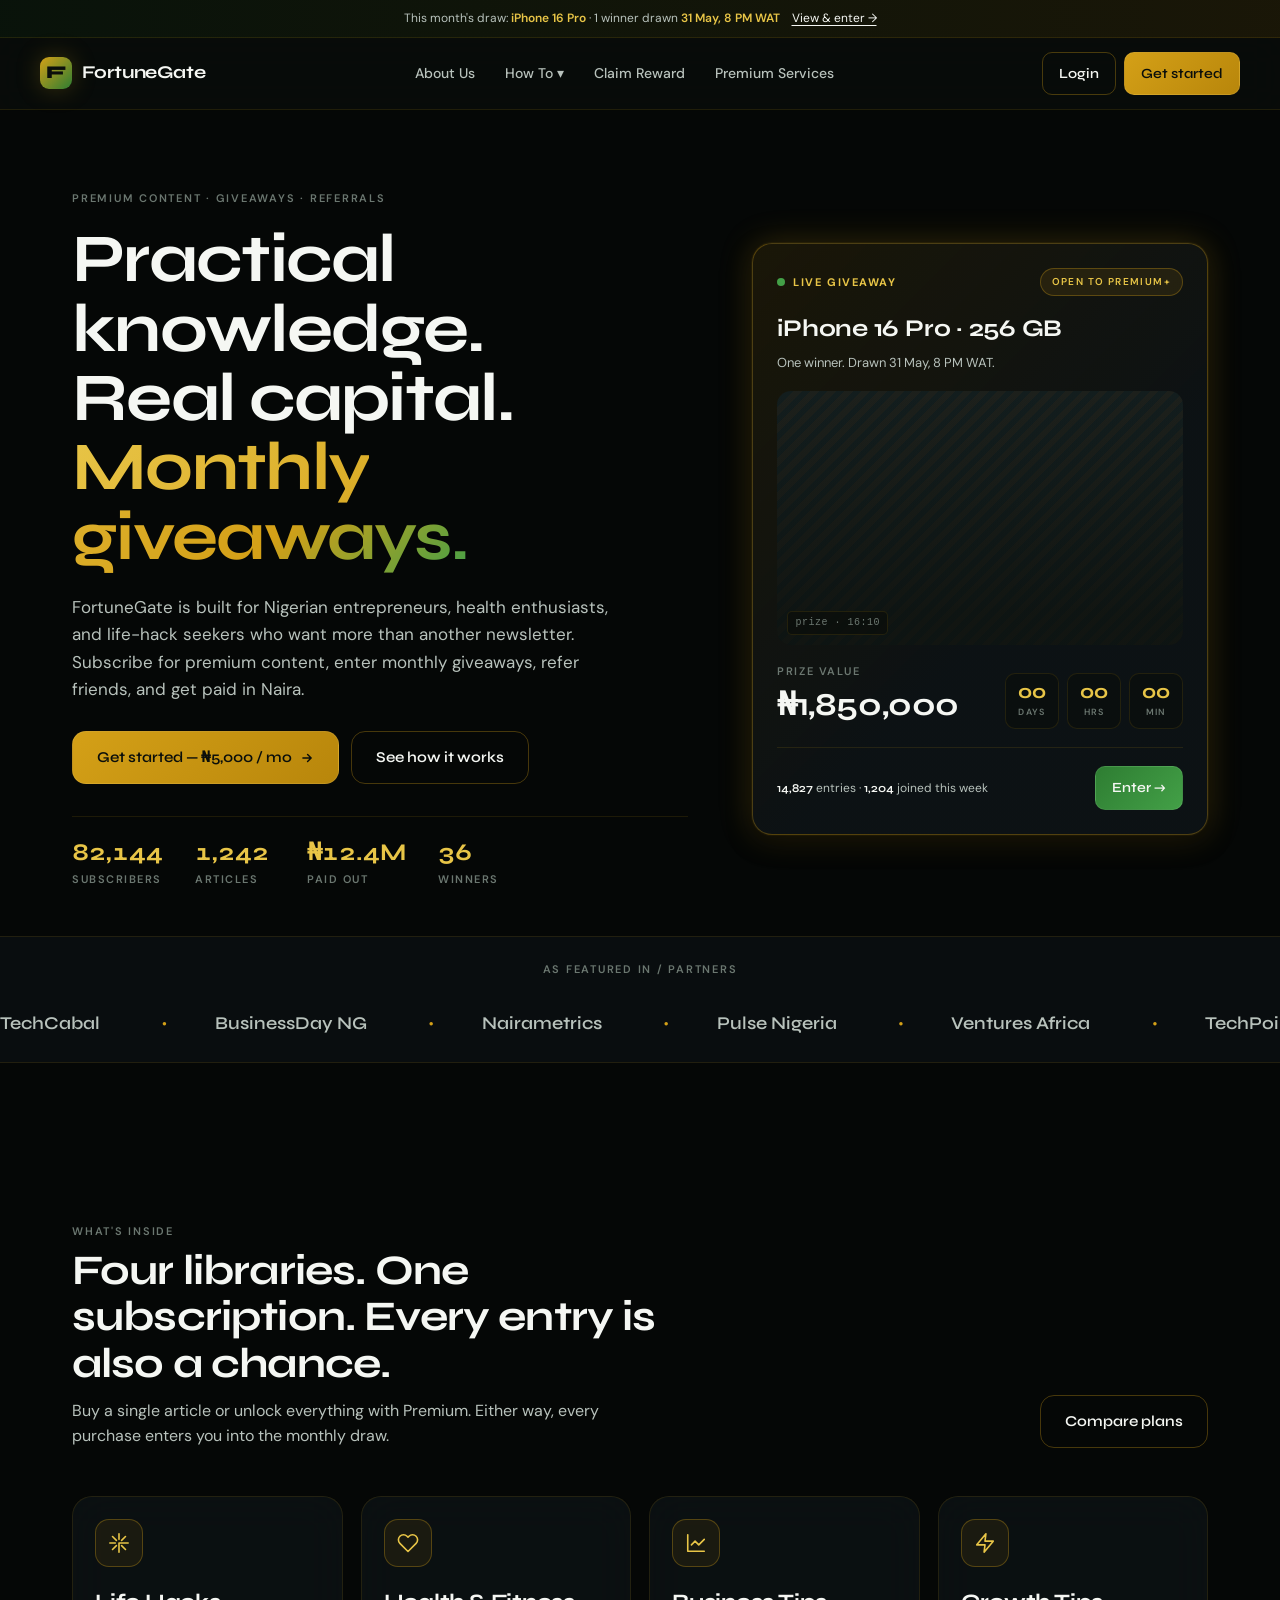
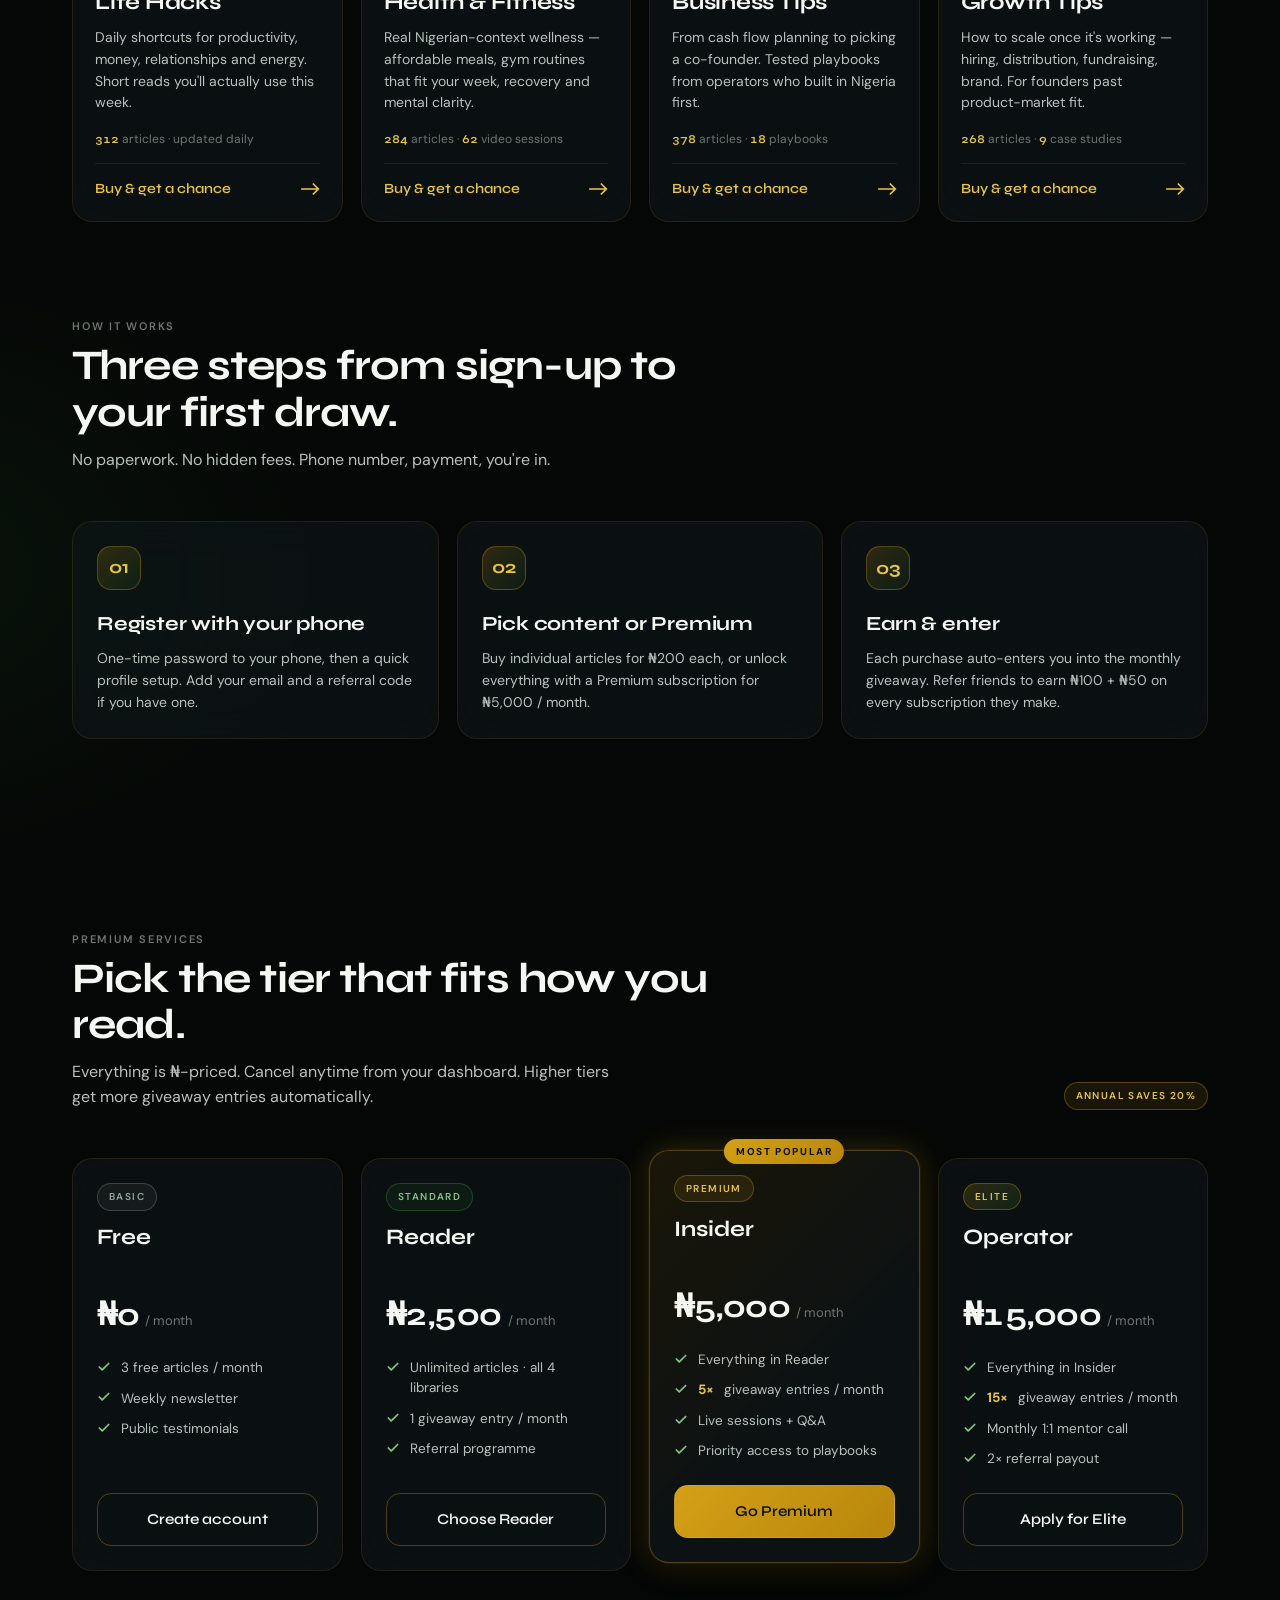
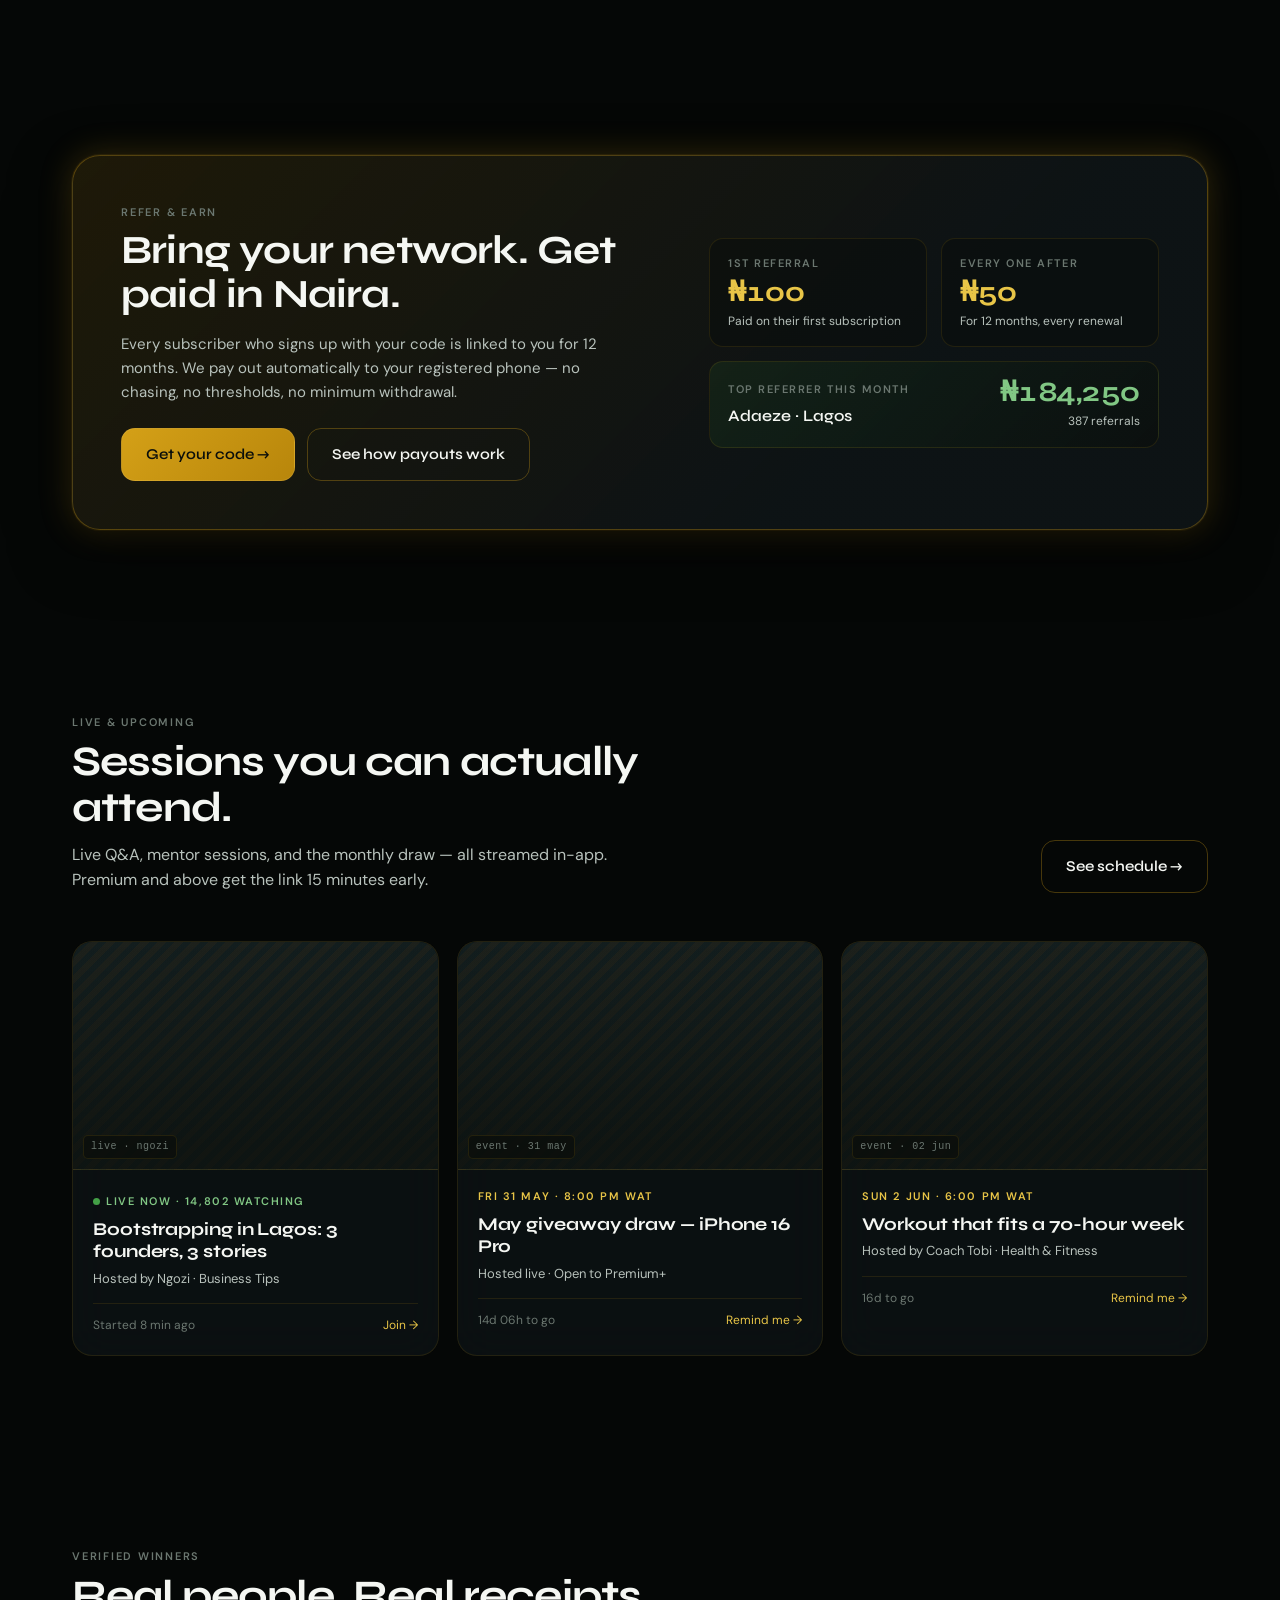
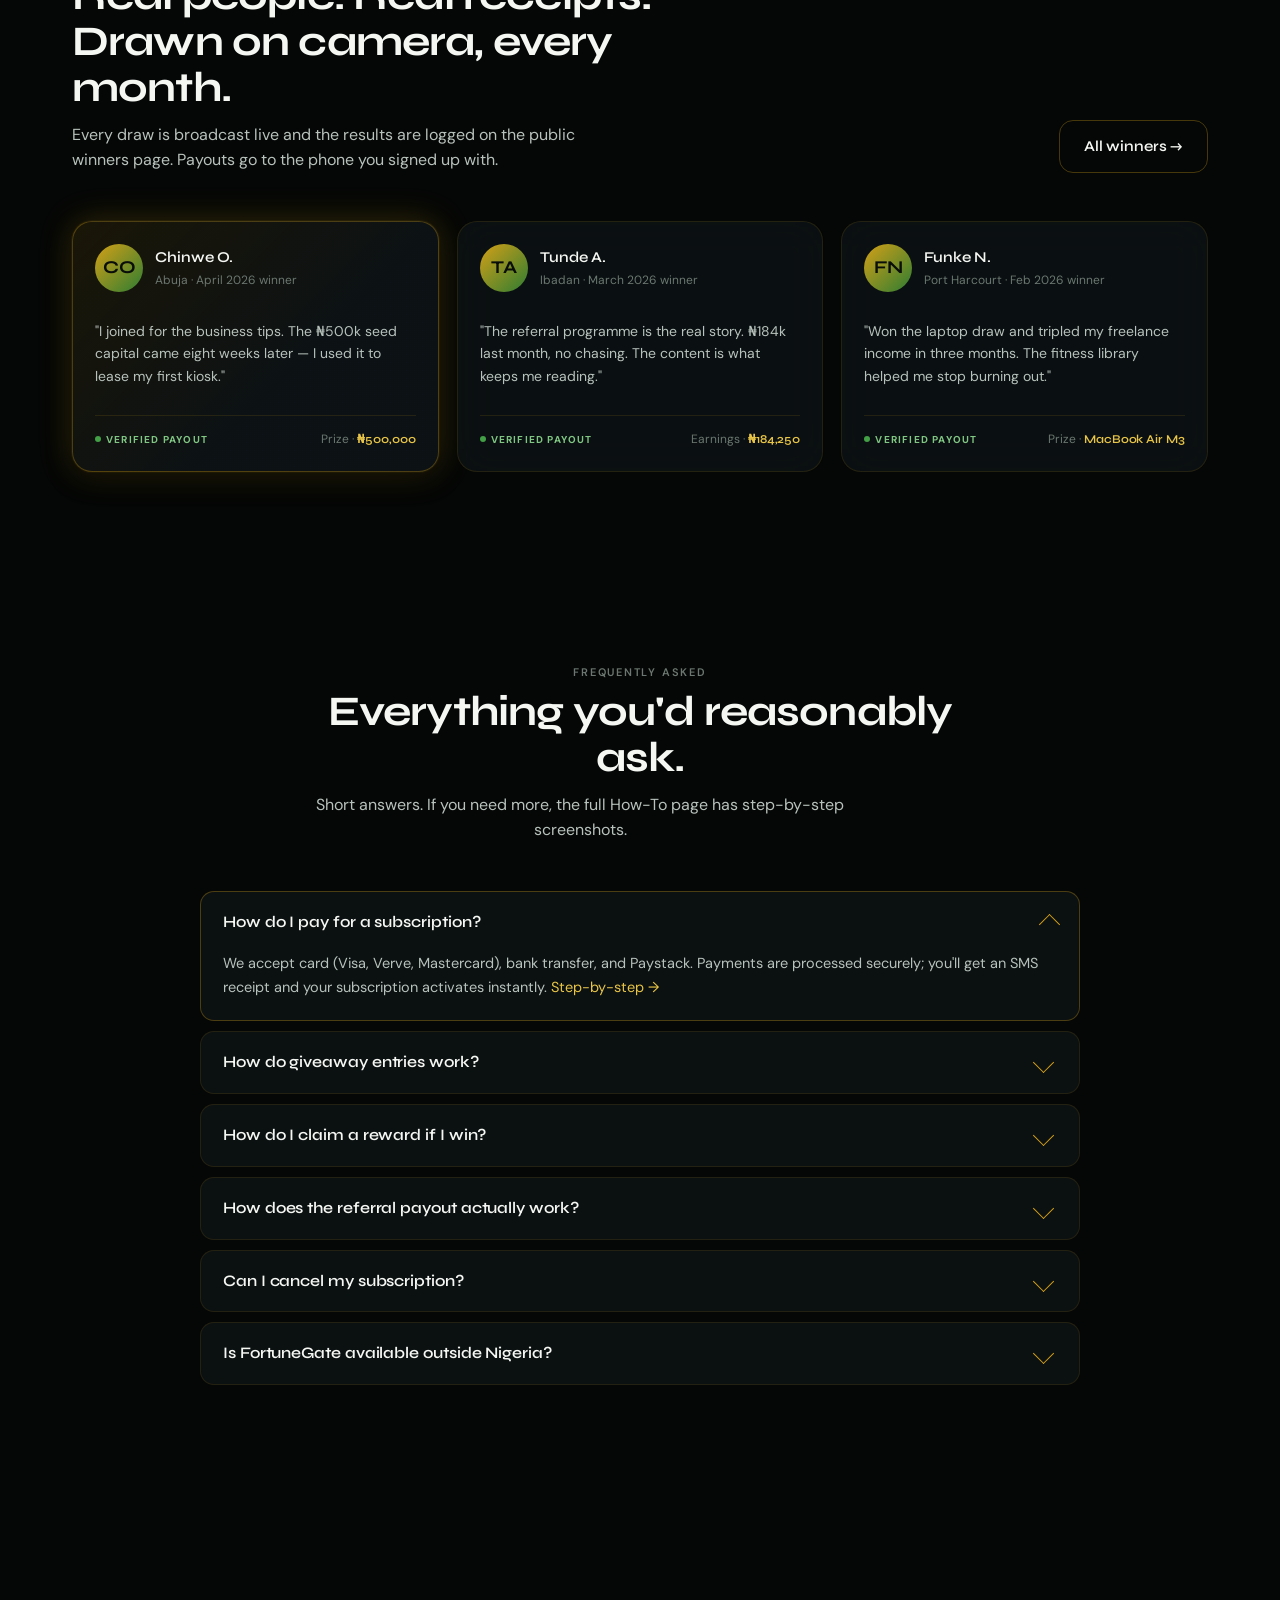
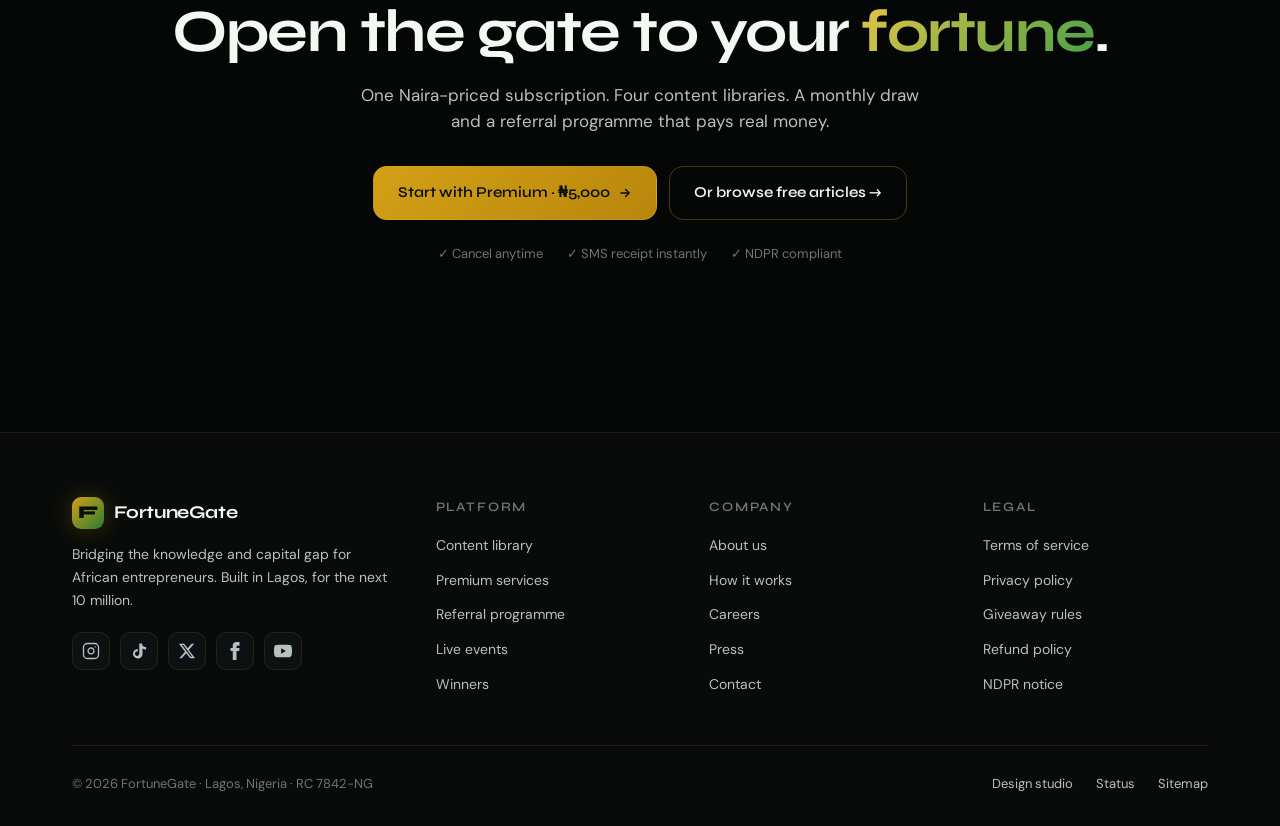
==== commit ca547878: "Added the frontpage" ====
--- a/index.html
+++ b/index.html
@@ -1,181 +1,956 @@
-<!DOCTYPE html>
-<html>
+<!doctype html>
+<html lang="en">
 <head>
-  <meta charset="utf-8">
-  <title>FortuneGate · UI screens &amp; webflow</title>
-  <style>
-    * { margin: 0; padding: 0; box-sizing: border-box; }
-    body { background: #faf9f5; display: flex; align-items: center; justify-content: center; min-height: 100vh; font-family: -apple-system, BlinkMacSystemFont, sans-serif; }
-    #__bundler_loading { position: fixed; bottom: 20px; right: 20px; font: 13px/1.4 -apple-system, BlinkMacSystemFont, sans-serif; color: #666; background: #fff; padding: 8px 14px; border-radius: 8px; box-shadow: 0 1px 4px rgba(0,0,0,0.12); z-index: 10000; }
-    #__bundler_thumbnail { position: fixed; inset: 0; width: 100%; height: 100%; display: flex; align-items: center; justify-content: center; background: #faf9f5; z-index: 9999; }
-    #__bundler_thumbnail svg { width: 100%; height: 100%; object-fit: contain; }
-    #__bundler_placeholder { color: #999; font-size: 14px; }
-  </style>
-  <noscript>
-    <style>#__bundler_loading { display: none; }</style>
-    <div style="position:fixed;bottom:12px;left:12px;font:13px/1.4 -apple-system,BlinkMacSystemFont,sans-serif;color:#999;background:rgba(255,255,255,0.9);padding:6px 12px;border-radius:6px;box-shadow:0 1px 4px rgba(0,0,0,0.08);z-index:10000;">
-      This page requires JavaScript to display.
-    </div>
-  </noscript>
+<meta charset="utf-8" />
+<meta name="viewport" content="width=device-width, initial-scale=1" />
+<title>FortuneGate — Bridging the knowledge &amp; capital gap for African entrepreneurs</title>
+<meta name="description" content="Practical business tips, life hacks, health and growth advice — paired with monthly giveaways and a tiered referral programme. Built for Nigerian entrepreneurs." />
+
+<link rel="preconnect" href="https://fonts.googleapis.com" />
+<link rel="preconnect" href="https://fonts.gstatic.com" crossorigin />
+<link href="https://fonts.googleapis.com/css2?family=DM+Sans:wght@400;500;600;700&family=Syne:wght@500;600;700;800&display=swap" rel="stylesheet" />
+
+<style>
+  /* ── Tokens (lifted from fortunegate design system) ── */
+  :root{
+    --fg-green-900:#1B5E20; --fg-green-700:#2E7D32; --fg-green-500:#43A047; --fg-green-300:#81C784;
+    --fg-gold-700:#B8860B; --fg-gold-500:#D4A017; --fg-gold-300:#E8C547;
+
+    --fg-bg-base:#0A0E0B; --fg-bg-raised:#11181C; --fg-bg-overlay:#1A2421;
+    --fg-border:rgba(212,160,23,.12); --fg-border-hi:rgba(212,160,23,.32);
+    --fg-text-hi:#F5F7F3; --fg-text-mid:#B8C2BC; --fg-text-lo:#6B7770;
+    --fg-danger:#DC2626; --fg-success:#43A047;
+
+    --font-display:'Syne',sans-serif;
+    --font-body:'DM Sans',sans-serif;
+
+    --r-md:14px; --r-lg:20px; --r-xl:28px; --r-pill:999px;
+    --shadow-md:0 8px 24px rgba(0,0,0,.45),0 0 0 1px rgba(212,160,23,.08);
+    --shadow-lg:0 20px 60px rgba(0,0,0,.5),0 0 0 1px rgba(212,160,23,.1);
+    --shadow-glow-gold:0 0 32px rgba(212,160,23,.25);
+    --shadow-glow-green:0 0 32px rgba(46,125,50,.3);
+  }
+  *{box-sizing:border-box}
+  html,body{margin:0;padding:0;background:var(--fg-bg-base);color:var(--fg-text-hi);font-family:var(--font-body);line-height:1.55;-webkit-font-smoothing:antialiased}
+  body{
+    background:
+      radial-gradient(1200px 800px at 85% -10%, rgba(212,160,23,.10), transparent 60%),
+      radial-gradient(900px 600px at -10% 30%, rgba(46,125,50,.10), transparent 55%),
+      radial-gradient(700px 500px at 50% 110%, rgba(212,160,23,.06), transparent 55%),
+      #050706;
+    overflow-x:hidden;
+  }
+  a{color:inherit;text-decoration:none}
+  img{display:block;max-width:100%}
+  .wrap{max-width:1200px;margin:0 auto;padding:0 32px}
+  @media (max-width:720px){.wrap{padding:0 20px}}
+
+  /* utility */
+  .display{font-family:var(--font-display);font-weight:700;letter-spacing:-.015em}
+  .num{font-family:var(--font-display);font-weight:600;font-variant-numeric:tabular-nums;letter-spacing:-.01em}
+  .overline{font-family:var(--font-body);font-weight:600;font-size:11px;letter-spacing:.16em;text-transform:uppercase;color:var(--fg-text-lo)}
+  .mid{color:var(--fg-text-mid)}
+  .lo{color:var(--fg-text-lo)}
+  .row{display:flex;align-items:center;gap:12px}
+
+  /* glass surfaces */
+  .glass{
+    background:rgba(17,24,28,.55);
+    backdrop-filter:blur(20px) saturate(140%);
+    -webkit-backdrop-filter:blur(20px) saturate(140%);
+    border:1px solid var(--fg-border);
+    border-radius:var(--r-lg);
+  }
+  .glass-gold{
+    background:linear-gradient(135deg,rgba(212,160,23,.10) 0%,rgba(17,24,28,.65) 60%);
+    border:1px solid var(--fg-border-hi);
+    border-radius:var(--r-lg);
+    box-shadow:var(--shadow-md),var(--shadow-glow-gold);
+  }
+
+  /* buttons */
+  .btn{
+    font-family:var(--font-display);font-weight:600;font-size:15px;
+    border-radius:var(--r-md);border:1px solid rgba(255,255,255,.08);
+    padding:14px 24px;cursor:pointer;display:inline-flex;align-items:center;justify-content:center;gap:8px;
+    color:var(--fg-text-hi);background:transparent;transition:transform .15s ease,box-shadow .2s ease,border-color .15s ease;
+    white-space:nowrap;
+  }
+  .btn-primary{background:linear-gradient(135deg,var(--fg-green-700),var(--fg-green-500));border-color:rgba(255,255,255,.08)}
+  .btn-primary:hover{transform:translateY(-1px);box-shadow:var(--shadow-glow-green)}
+  .btn-gold{background:linear-gradient(135deg,var(--fg-gold-500),var(--fg-gold-700));color:#0A0E0B}
+  .btn-gold:hover{transform:translateY(-1px);box-shadow:var(--shadow-glow-gold)}
+  .btn-ghost{border-color:var(--fg-border-hi)}
+  .btn-ghost:hover{border-color:var(--fg-gold-500);color:var(--fg-gold-300)}
+  .btn-sm{padding:10px 16px;font-size:14px;border-radius:10px}
+
+  /* tier badges */
+  .tier{display:inline-flex;align-items:center;gap:6px;padding:5px 11px;border-radius:var(--r-pill);font-family:var(--font-body);font-weight:600;font-size:10px;letter-spacing:.14em;text-transform:uppercase;border:1px solid var(--fg-border)}
+  .tier-basic{color:#9aa39d;border-color:rgba(154,163,157,.3);background:rgba(154,163,157,.08)}
+  .tier-std{color:var(--fg-green-300);border-color:rgba(67,160,71,.32);background:rgba(67,160,71,.08)}
+  .tier-prem{color:var(--fg-gold-300);border-color:var(--fg-border-hi);background:rgba(212,160,23,.10)}
+  .tier-elite{background:linear-gradient(135deg,rgba(212,160,23,.18),rgba(46,125,50,.18));color:var(--fg-gold-300);border-color:var(--fg-border-hi)}
+
+  /* image placeholder pattern */
+  .img-ph{
+    background:
+      linear-gradient(180deg,transparent 0%,rgba(10,14,11,.6) 90%),
+      repeating-linear-gradient(135deg,rgba(212,160,23,.06) 0 6px,rgba(67,160,71,.04) 6px 12px),
+      var(--fg-bg-raised);
+    border-radius:var(--r-md);
+    position:relative;
+    overflow:hidden;
+  }
+  .img-ph::after{content:attr(data-label);position:absolute;left:10px;bottom:10px;font-family:'JetBrains Mono','SF Mono',ui-monospace,monospace;font-size:10px;color:var(--fg-text-lo);letter-spacing:.05em;background:rgba(10,14,11,.7);padding:3px 7px;border-radius:5px;border:1px solid var(--fg-border)}
+
+  /* ── Topbar ── */
+  .topbar{
+    position:sticky;top:0;z-index:50;
+    backdrop-filter:blur(18px) saturate(140%);-webkit-backdrop-filter:blur(18px) saturate(140%);
+    background:rgba(10,14,11,.78);
+    border-bottom:1px solid var(--fg-border);
+  }
+  .topbar .inner{display:flex;align-items:center;justify-content:space-between;gap:24px;padding:14px 0}
+  .brand{display:flex;align-items:center;gap:10px;font-family:var(--font-display);font-weight:700;font-size:18px;letter-spacing:-.005em}
+  .brand .l{width:32px;height:32px;border-radius:9px;background:linear-gradient(135deg,var(--fg-gold-500),var(--fg-green-700));display:flex;align-items:center;justify-content:center;font-weight:800;color:#0A0E0B;font-size:18px;box-shadow:0 0 24px rgba(212,160,23,.25)}
+  .nav{display:flex;align-items:center;gap:6px}
+  .nav a{
+    font-size:14px;font-weight:500;color:var(--fg-text-mid);
+    padding:8px 12px;border-radius:10px;transition:.15s;
+  }
+  .nav a:hover{color:var(--fg-text-hi);background:rgba(212,160,23,.06)}
+  .nav .has-drop{position:relative}
+  .nav .drop{
+    position:absolute;top:calc(100% + 8px);left:0;min-width:220px;
+    background:var(--fg-bg-overlay);border:1px solid var(--fg-border);
+    border-radius:var(--r-md);padding:6px;
+    opacity:0;pointer-events:none;transform:translateY(-4px);transition:.15s;
+    box-shadow:var(--shadow-md);
+  }
+  .nav .has-drop:hover .drop,.nav .has-drop:focus-within .drop{opacity:1;pointer-events:auto;transform:none}
+  .nav .drop a{display:block;padding:10px 12px;font-size:13px;border-radius:8px}
+  .auth{display:flex;align-items:center;gap:8px}
+  .mobile-toggle{display:none;background:none;border:none;color:var(--fg-text-hi);cursor:pointer;padding:6px}
+  @media (max-width:880px){
+    .nav,.auth .btn:first-child{display:none}
+    .mobile-toggle{display:block}
+  }
+
+  /* announcement strip */
+  .strip{
+    border-bottom:1px solid var(--fg-border);
+    background:linear-gradient(90deg,rgba(46,125,50,.10),rgba(212,160,23,.10));
+    font-size:12px;color:var(--fg-text-mid);
+  }
+  .strip .inner{display:flex;align-items:center;justify-content:center;gap:12px;padding:9px 0;flex-wrap:wrap;text-align:center}
+  .strip b{color:var(--fg-gold-300);font-weight:600}
+  .strip a{color:var(--fg-text-hi);text-decoration:underline;text-underline-offset:3px}
+
+  /* ── Hero ── */
+  .hero{padding:80px 0 64px;position:relative}
+  .hero .grid{display:grid;grid-template-columns:1.15fr .85fr;gap:64px;align-items:center}
+  @media (max-width:960px){.hero .grid{grid-template-columns:1fr;gap:36px}.hero{padding:48px 0 24px}}
+  .hero h1{
+    font-family:var(--font-display);font-weight:700;
+    font-size:clamp(40px,5.6vw,68px);line-height:1.02;letter-spacing:-.025em;margin:18px 0 22px;
+  }
+  .hero h1 em{font-style:normal;background:linear-gradient(135deg,var(--fg-gold-300),var(--fg-gold-500) 70%,var(--fg-green-500));-webkit-background-clip:text;background-clip:text;color:transparent}
+  .hero .lead{font-size:17px;line-height:1.6;color:var(--fg-text-mid);max-width:560px;margin:0 0 28px}
+  .hero .cta-row{display:flex;gap:12px;flex-wrap:wrap;margin-bottom:32px}
+  .hero .meta{display:flex;gap:32px;flex-wrap:wrap;padding-top:24px;border-top:1px solid var(--fg-border)}
+  .hero .meta .m{min-width:80px}
+  .hero .meta .v{font-family:var(--font-display);font-weight:700;font-size:24px;color:var(--fg-gold-300);font-variant-numeric:tabular-nums;line-height:1}
+  .hero .meta .k{font-size:11px;color:var(--fg-text-lo);text-transform:uppercase;letter-spacing:.14em;margin-top:6px;font-weight:600}
+
+  /* hero card – live giveaway preview */
+  .hero-card{
+    padding:24px;position:relative;overflow:hidden;
+  }
+  .hero-card .label{display:flex;align-items:center;justify-content:space-between;margin-bottom:14px}
+  .hero-card .live-dot{display:inline-flex;align-items:center;gap:8px;font-size:11px;font-weight:700;color:var(--fg-gold-300);letter-spacing:.14em;text-transform:uppercase}
+  .hero-card .live-dot::before{content:'';width:8px;height:8px;border-radius:50%;background:#43A047;box-shadow:0 0 0 0 rgba(67,160,71,.6);animation:pulse 1.6s ease-out infinite}
+  @keyframes pulse{0%{box-shadow:0 0 0 0 rgba(67,160,71,.6)}70%{box-shadow:0 0 0 10px rgba(67,160,71,0)}100%{box-shadow:0 0 0 0 rgba(67,160,71,0)}}
+  .hero-card h3{font-family:var(--font-display);font-weight:700;font-size:24px;margin:4px 0 6px;letter-spacing:-.01em}
+  .hero-card .sub{color:var(--fg-text-mid);font-size:13px;margin-bottom:18px}
+  .hero-card .img{aspect-ratio:16/10;margin-bottom:18px}
+  .hero-card .row{justify-content:space-between;align-items:flex-end;margin-bottom:16px}
+  .hero-card .pot .k{font-size:11px;color:var(--fg-text-lo);letter-spacing:.14em;text-transform:uppercase;font-weight:600}
+  .hero-card .pot .v{font-family:var(--font-display);font-weight:700;font-size:32px;color:var(--fg-text-hi);letter-spacing:-.015em}
+
+  .countdown{display:flex;gap:8px}
+  .countdown .seg{
+    background:rgba(10,14,11,.6);border:1px solid var(--fg-border);border-radius:10px;
+    padding:8px 10px;min-width:54px;text-align:center;
+  }
+  .countdown .seg .v{font-family:var(--font-display);font-weight:700;font-size:20px;color:var(--fg-gold-300);font-variant-numeric:tabular-nums;display:block;line-height:1}
+  .countdown .seg .k{font-size:9px;color:var(--fg-text-lo);letter-spacing:.14em;text-transform:uppercase;font-weight:600;margin-top:4px;display:block}
+
+  .hero-card .footer{margin-top:18px;padding-top:18px;border-top:1px solid var(--fg-border);display:flex;align-items:center;justify-content:space-between;gap:12px}
+  .hero-card .entries{font-size:12px;color:var(--fg-text-mid)}
+  .hero-card .entries b{color:var(--fg-text-hi);font-family:var(--font-display);font-weight:600}
+
+  /* ── Marquee social proof ── */
+  .proof{padding:24px 0 0;border-top:1px solid var(--fg-border);border-bottom:1px solid var(--fg-border);overflow:hidden;background:rgba(17,24,28,.4);margin-top:48px}
+  .proof .label{text-align:center;color:var(--fg-text-lo);font-size:11px;letter-spacing:.16em;text-transform:uppercase;font-weight:600;margin-bottom:16px}
+  .proof .marquee{display:flex;gap:48px;align-items:center;padding:16px 0 24px;animation:scroll 40s linear infinite;width:max-content;color:var(--fg-text-mid);font-family:var(--font-display);font-weight:600;font-size:18px}
+  .proof .marquee span{display:inline-flex;align-items:center;gap:14px;white-space:nowrap}
+  .proof .marquee span::after{content:'●';color:var(--fg-gold-500);font-size:8px;margin-left:48px}
+  @keyframes scroll{from{transform:translateX(0)}to{transform:translateX(-50%)}}
+
+  /* ── Section structure ── */
+  section{padding:96px 0;position:relative}
+  @media (max-width:720px){section{padding:64px 0}}
+  .sec-head{margin-bottom:48px;display:flex;align-items:flex-end;justify-content:space-between;gap:24px;flex-wrap:wrap}
+  .sec-head .l{max-width:680px}
+  .sec-head h2{font-family:var(--font-display);font-weight:700;font-size:clamp(28px,4vw,42px);line-height:1.1;letter-spacing:-.02em;margin:8px 0 12px}
+  .sec-head p{color:var(--fg-text-mid);font-size:16px;margin:0;max-width:560px}
+
+  /* categories */
+  .cats{display:grid;grid-template-columns:repeat(4,1fr);gap:18px}
+  @media (max-width:1024px){.cats{grid-template-columns:repeat(2,1fr)}}
+  @media (max-width:520px){.cats{grid-template-columns:1fr}}
+  .cat{
+    padding:22px;display:flex;flex-direction:column;cursor:pointer;
+    transition:transform .2s ease,border-color .15s ease,box-shadow .2s ease;
+    position:relative;overflow:hidden;
+  }
+  .cat:hover{transform:translateY(-4px);border-color:var(--fg-border-hi);box-shadow:var(--shadow-md),var(--shadow-glow-gold)}
+  .cat .ico{width:48px;height:48px;border-radius:14px;display:flex;align-items:center;justify-content:center;margin-bottom:18px;background:rgba(212,160,23,.08);border:1px solid var(--fg-border-hi);color:var(--fg-gold-300)}
+  .cat h3{font-family:var(--font-display);font-weight:700;font-size:22px;margin:0 0 8px;letter-spacing:-.01em}
+  .cat p{color:var(--fg-text-mid);font-size:14px;margin:0 0 16px;line-height:1.55;flex:1}
+  .cat .stat{font-size:12px;color:var(--fg-text-lo);margin-bottom:14px}
+  .cat .stat b{color:var(--fg-gold-300);font-family:var(--font-display);font-weight:600;font-variant-numeric:tabular-nums}
+  .cat .cta{
+    display:flex;align-items:center;justify-content:space-between;
+    padding-top:14px;border-top:1px solid var(--fg-border);
+    font-family:var(--font-display);font-weight:600;font-size:14px;color:var(--fg-gold-300);
+  }
+  .cat .cta svg{transition:transform .15s ease}
+  .cat:hover .cta svg{transform:translateX(4px)}
+
+  /* ── How it works ── */
+  .steps{display:grid;grid-template-columns:repeat(3,1fr);gap:18px}
+  @media (max-width:880px){.steps{grid-template-columns:1fr}}
+  .step{padding:24px;position:relative}
+  .step .num-badge{
+    width:44px;height:44px;border-radius:14px;display:flex;align-items:center;justify-content:center;
+    background:linear-gradient(135deg,rgba(212,160,23,.18),rgba(46,125,50,.12));
+    border:1px solid var(--fg-border-hi);font-family:var(--font-display);font-weight:700;color:var(--fg-gold-300);
+    font-size:18px;margin-bottom:18px;
+  }
+  .step h3{font-family:var(--font-display);font-weight:700;font-size:20px;margin:0 0 8px;letter-spacing:-.01em}
+  .step p{color:var(--fg-text-mid);font-size:14px;margin:0;line-height:1.6}
+
+  /* ── Plans ── */
+  .plans{display:grid;grid-template-columns:repeat(4,1fr);gap:18px}
+  @media (max-width:1024px){.plans{grid-template-columns:repeat(2,1fr)}}
+  @media (max-width:520px){.plans{grid-template-columns:1fr}}
+  .plan{padding:24px;display:flex;flex-direction:column;position:relative;transition:transform .2s ease}
+  .plan:hover{transform:translateY(-2px)}
+  .plan .plan-h{margin-bottom:18px}
+  .plan h3{font-family:var(--font-display);font-weight:700;font-size:22px;margin:10px 0 4px}
+  .plan .price{margin:14px 0 18px}
+  .plan .price .v{font-family:var(--font-display);font-weight:700;font-size:32px;letter-spacing:-.015em;color:var(--fg-text-hi);font-variant-numeric:tabular-nums}
+  .plan .price .u{font-size:13px;color:var(--fg-text-lo);margin-left:6px}
+  .plan ul{list-style:none;padding:0;margin:0 0 24px;display:flex;flex-direction:column;gap:10px;flex:1}
+  .plan li{display:flex;gap:10px;font-size:13.5px;color:var(--fg-text-mid);line-height:1.5}
+  .plan li svg{flex:none;color:var(--fg-green-300);margin-top:2px}
+  .plan.recommended{transform:translateY(-8px);border-color:var(--fg-border-hi);box-shadow:var(--shadow-md),var(--shadow-glow-gold)}
+  .plan.recommended .ribbon{position:absolute;top:-12px;left:50%;transform:translateX(-50%);font-size:10px;letter-spacing:.16em;text-transform:uppercase;font-weight:700;background:linear-gradient(135deg,var(--fg-gold-500),var(--fg-gold-700));color:#0A0E0B;padding:5px 12px;border-radius:var(--r-pill)}
+
+  /* ── Winners / testimonials ── */
+  .winners{position:relative}
+  .winner-grid{display:grid;grid-template-columns:repeat(3,1fr);gap:18px}
+  @media (max-width:880px){.winner-grid{grid-template-columns:1fr}}
+  .winner{padding:22px;display:flex;flex-direction:column;gap:14px}
+  .winner .top{display:flex;align-items:center;gap:12px}
+  .winner .avatar{width:48px;height:48px;border-radius:50%;background:linear-gradient(135deg,var(--fg-gold-500),var(--fg-green-700));display:flex;align-items:center;justify-content:center;font-family:var(--font-display);font-weight:700;color:#0A0E0B;font-size:18px;flex:none}
+  .winner .info .n{font-family:var(--font-display);font-weight:600;font-size:15px}
+  .winner .info .loc{font-size:12px;color:var(--fg-text-lo);margin-top:2px}
+  .winner .quote{font-size:14px;color:var(--fg-text-mid);line-height:1.6;flex:1}
+  .winner .prize{display:flex;justify-content:space-between;align-items:center;padding-top:14px;border-top:1px solid var(--fg-border);font-size:12px;color:var(--fg-text-lo)}
+  .winner .prize b{color:var(--fg-gold-300);font-family:var(--font-display);font-weight:600;letter-spacing:-.005em}
+  .verified{display:inline-flex;align-items:center;gap:5px;font-size:10px;font-weight:700;color:var(--fg-green-300);letter-spacing:.12em;text-transform:uppercase}
+  .verified::before{content:'';width:6px;height:6px;border-radius:50%;background:var(--fg-green-500)}
+
+  /* ── Referral payout band ── */
+  .referral{padding:88px 0}
+  .referral .card{
+    padding:48px;display:grid;grid-template-columns:1.2fr 1fr;gap:48px;align-items:center;
+    background:linear-gradient(135deg,rgba(212,160,23,.12),rgba(17,24,28,.7) 70%);
+    border:1px solid var(--fg-border-hi);border-radius:var(--r-xl);
+    box-shadow:var(--shadow-lg),var(--shadow-glow-gold);
+    overflow:hidden;position:relative;
+  }
+  @media (max-width:880px){.referral .card{grid-template-columns:1fr;padding:32px;gap:32px}}
+  .referral h2{font-family:var(--font-display);font-weight:700;font-size:clamp(28px,3.8vw,40px);line-height:1.08;letter-spacing:-.02em;margin:8px 0 16px}
+  .referral p{color:var(--fg-text-mid);font-size:15px;margin:0 0 24px;max-width:480px;line-height:1.6}
+  .payout-pills{display:flex;gap:14px;flex-wrap:wrap}
+  .payout-pill{
+    flex:1;min-width:160px;
+    background:rgba(10,14,11,.55);border:1px solid var(--fg-border);border-radius:var(--r-md);
+    padding:16px 18px;
+  }
+  .payout-pill .k{font-size:11px;color:var(--fg-text-lo);letter-spacing:.14em;text-transform:uppercase;font-weight:600;margin-bottom:6px}
+  .payout-pill .v{font-family:var(--font-display);font-weight:700;font-size:28px;color:var(--fg-gold-300);font-variant-numeric:tabular-nums;line-height:1;letter-spacing:-.015em}
+  .payout-pill .sub{font-size:12px;color:var(--fg-text-mid);margin-top:6px}
+
+  /* ── FAQ ── */
+  .faq{display:flex;flex-direction:column;gap:10px;max-width:880px;margin:0 auto}
+  .faq details{
+    background:rgba(17,24,28,.55);border:1px solid var(--fg-border);border-radius:var(--r-md);
+    transition:border-color .15s ease;
+  }
+  .faq details[open]{border-color:var(--fg-border-hi)}
+  .faq summary{
+    list-style:none;cursor:pointer;padding:18px 22px;
+    display:flex;align-items:center;justify-content:space-between;gap:16px;
+    font-family:var(--font-display);font-weight:600;font-size:16px;letter-spacing:-.005em;
+  }
+  .faq summary::-webkit-details-marker{display:none}
+  .faq summary::after{
+    content:'';width:14px;height:14px;border-right:1.5px solid var(--fg-gold-500);border-bottom:1.5px solid var(--fg-gold-500);
+    transform:rotate(45deg);margin-right:6px;transition:transform .2s ease;flex:none;
+  }
+  .faq details[open] summary::after{transform:rotate(-135deg);margin-right:0;margin-bottom:-4px}
+  .faq .a{padding:0 22px 20px;color:var(--fg-text-mid);font-size:14.5px;line-height:1.65}
+
+  /* ── Live events ── */
+  .events{display:grid;grid-template-columns:repeat(3,1fr);gap:18px}
+  @media (max-width:880px){.events{grid-template-columns:1fr}}
+  .event{display:flex;flex-direction:column;overflow:hidden}
+  .event .media{aspect-ratio:16/10;border-bottom:1px solid var(--fg-border);border-radius:0}
+  .event .body{padding:18px 20px 20px}
+  .event .when{font-size:11px;color:var(--fg-gold-300);letter-spacing:.14em;text-transform:uppercase;font-weight:600;margin-bottom:8px}
+  .event h3{font-family:var(--font-display);font-weight:700;font-size:18px;margin:0 0 6px;letter-spacing:-.005em;line-height:1.25}
+  .event .by{font-size:13px;color:var(--fg-text-mid);margin:0 0 14px}
+  .event .meta{display:flex;justify-content:space-between;align-items:center;font-size:12px;color:var(--fg-text-lo);padding-top:12px;border-top:1px solid var(--fg-border)}
+  .event.live .when{color:var(--fg-green-300);display:inline-flex;align-items:center;gap:6px}
+  .event.live .when::before{content:'';width:7px;height:7px;border-radius:50%;background:var(--fg-green-500);box-shadow:0 0 0 0 rgba(67,160,71,.6);animation:pulse 1.4s ease-out infinite}
+
+  /* ── Final CTA ── */
+  .final{padding:120px 0;text-align:center;position:relative}
+  .final h2{font-family:var(--font-display);font-weight:700;font-size:clamp(36px,5vw,60px);letter-spacing:-.025em;line-height:1.04;margin:0 0 18px}
+  .final h2 em{font-style:normal;background:linear-gradient(135deg,var(--fg-gold-300),var(--fg-green-500));-webkit-background-clip:text;background-clip:text;color:transparent}
+  .final p{font-size:17px;color:var(--fg-text-mid);max-width:560px;margin:0 auto 32px}
+  .final .row{justify-content:center;flex-wrap:wrap}
+
+  /* ── Footer ── */
+  footer{border-top:1px solid var(--fg-border);background:rgba(10,14,11,.7);padding:64px 0 32px;margin-top:48px}
+  .ft-grid{display:grid;grid-template-columns:1.4fr 1fr 1fr 1fr;gap:48px;margin-bottom:48px}
+  @media (max-width:880px){.ft-grid{grid-template-columns:1fr 1fr;gap:36px}}
+  @media (max-width:520px){.ft-grid{grid-template-columns:1fr}}
+  .ft-col h4{font-family:var(--font-display);font-weight:600;font-size:13px;letter-spacing:.14em;text-transform:uppercase;color:var(--fg-text-lo);margin:0 0 16px}
+  .ft-col ul{list-style:none;padding:0;margin:0;display:flex;flex-direction:column;gap:10px}
+  .ft-col a{color:var(--fg-text-mid);font-size:14px;transition:.15s}
+  .ft-col a:hover{color:var(--fg-gold-300)}
+  .ft-about p{color:var(--fg-text-mid);font-size:14px;line-height:1.65;margin:14px 0 20px;max-width:340px}
+  .socials{display:flex;gap:10px}
+  .socials a{
+    width:38px;height:38px;border-radius:10px;
+    border:1px solid var(--fg-border);background:rgba(17,24,28,.55);
+    display:flex;align-items:center;justify-content:center;color:var(--fg-text-mid);transition:.15s;
+  }
+  .socials a:hover{color:var(--fg-gold-300);border-color:var(--fg-border-hi);transform:translateY(-2px)}
+  .ft-bot{padding-top:28px;border-top:1px solid var(--fg-border);display:flex;justify-content:space-between;align-items:center;flex-wrap:wrap;gap:16px;font-size:13px;color:var(--fg-text-lo)}
+  .ft-bot a{color:var(--fg-text-mid);margin-left:20px}
+  .ft-bot a:hover{color:var(--fg-gold-300)}
+
+  /* mobile menu */
+  .mob-menu{display:none;border-top:1px solid var(--fg-border);background:rgba(10,14,11,.95);padding:14px 0}
+  .mob-menu.open{display:block}
+  .mob-menu .wrap{display:flex;flex-direction:column;gap:4px}
+  .mob-menu a{padding:12px 8px;font-size:15px;color:var(--fg-text-mid);font-family:var(--font-body);font-weight:500;border-bottom:1px solid var(--fg-border)}
+  .mob-menu a:last-child{border-bottom:none}
+  .mob-menu .auth-row{display:flex;gap:10px;margin-top:14px}
+  .mob-menu .auth-row .btn{flex:1}
+
+  /* accessibility */
+  :focus-visible{outline:3px solid var(--fg-gold-500);outline-offset:2px;border-radius:6px}
+  @media (prefers-reduced-motion: reduce){
+    *,*::before,*::after{animation-duration:.001s!important;animation-iteration-count:1!important;transition-duration:.001s!important}
+    .proof .marquee{animation:none}
+  }
+</style>
 </head>
 <body>
-  <div id="__bundler_thumbnail">
-<svg xmlns="http://www.w3.org/2000/svg" viewBox="0 0 200 200">
-  <defs><linearGradient id="bgg" x1="0" y1="0" x2="1" y2="1"><stop offset="0" stop-color="#0A0E0B"></stop><stop offset="1" stop-color="#1A2421"></stop></linearGradient><linearGradient id="fg" x1="0" y1="0" x2="1" y2="1"><stop offset="0" stop-color="#D4A017"></stop><stop offset="1" stop-color="#2E7D32"></stop></linearGradient></defs>
-  <rect width="200" height="200" fill="url(#bgg)"></rect>
-  <rect x="60" y="60" width="80" height="80" rx="20" fill="url(#fg)"></rect>
-  <text x="100" y="124" text-anchor="middle" font-family="Syne, sans-serif" font-weight="800" font-size="56" fill="#0A0E0B">F</text>
-</svg>
+
+<!-- Announcement -->
+<div class="strip">
+  <div class="wrap inner">
+    <span>This month's draw: <b>iPhone 16 Pro</b> · 1 winner drawn <b>31 May, 8 PM WAT</b></span>
+    <a href="#giveaway">View &amp; enter →</a>
+  </div>
 </div>
-  <div id="__bundler_loading">Unpacking...</div>
-
-  <script>
-    
-document.addEventListener('DOMContentLoaded', async function() {
-  const loading = document.getElementById('__bundler_loading');
-  function setStatus(msg) { if (loading) loading.textContent = msg; }
-
-  // Error sink persists across replaceWith since it's on window, not the DOM.
-  window.addEventListener('error', function(e) {
-    var p = document.body || document.documentElement;
-    var d = document.getElementById('__bundler_err') || p.appendChild(document.createElement('div'));
-    d.id = '__bundler_err';
-    d.style.cssText = 'position:fixed;bottom:12px;left:12px;right:12px;font:12px/1.4 ui-monospace,monospace;background:#2a1215;color:#ff8a80;padding:10px 14px;border-radius:8px;border:1px solid #5c2b2e;z-index:99999;white-space:pre-wrap;max-height:40vh;overflow:auto';
-    d.textContent = (d.textContent ? d.textContent + String.fromCharCode(10) : '') +
-      '[bundle] ' + (e.message || e.type) +
-      (e.filename ? ' (' + e.filename.slice(0, 60) + ':' + e.lineno + ')' : '');
-  }, true);
-
-  try {
-    const manifestEl = document.querySelector('script[type="__bundler/manifest"]');
-    const templateEl = document.querySelector('script[type="__bundler/template"]');
-    if (!manifestEl || !templateEl) {
-      setStatus('Error: missing bundle data');
-      console.error('[bundler] Missing script tags — manifestEl:', !!manifestEl, 'templateEl:', !!templateEl);
-      return;
+
+<!-- Topbar -->
+<header class="topbar">
+  <div class="wrap inner">
+    <a href="#" class="brand"><span class="l">F</span><span>FortuneGate</span></a>
+    <nav class="nav" aria-label="Primary">
+      <a href="#about">About Us</a>
+      <span class="has-drop">
+        <a href="#howto" aria-haspopup="true">How To ▾</a>
+        <div class="drop">
+          <a href="#howto">How it works</a>
+          <a href="#payments">How to make payments</a>
+          <a href="#rewards">How to claim rewards</a>
+          <a href="#winners">Winners &amp; testimonials</a>
+        </div>
+      </span>
+      <a href="#claim">Claim Reward</a>
+      <a href="#plans">Premium Services</a>
+    </nav>
+    <div class="auth">
+      <a class="btn btn-ghost btn-sm" href="02-prototype.html">Login</a>
+      <a class="btn btn-gold btn-sm" href="02-prototype.html">Get started</a>
+      <button class="mobile-toggle" aria-label="Open menu" onclick="document.getElementById('mobMenu').classList.toggle('open')">
+        <svg width="24" height="24" viewBox="0 0 24 24" fill="none" stroke="currentColor" stroke-width="2" stroke-linecap="round"><line x1="3" y1="6" x2="21" y2="6"/><line x1="3" y1="12" x2="21" y2="12"/><line x1="3" y1="18" x2="21" y2="18"/></svg>
+      </button>
+    </div>
+  </div>
+  <div class="mob-menu" id="mobMenu">
+    <div class="wrap">
+      <a href="#about">About Us</a>
+      <a href="#howto">How To</a>
+      <a href="#claim">Claim Reward</a>
+      <a href="#plans">Premium Services</a>
+      <a href="#winners">Winners</a>
+      <div class="auth-row">
+        <a class="btn btn-ghost btn-sm" href="02-prototype.html">Login</a>
+        <a class="btn btn-gold btn-sm" href="02-prototype.html">Get started</a>
+      </div>
+    </div>
+  </div>
+</header>
+
+<!-- Hero -->
+<section class="hero">
+  <div class="wrap">
+    <div class="grid">
+      <div>
+        <div class="overline">Premium content · Giveaways · Referrals</div>
+        <h1>Practical knowledge.<br/>Real capital.<br/><em>Monthly giveaways.</em></h1>
+        <p class="lead">FortuneGate is built for Nigerian entrepreneurs, health enthusiasts, and life-hack seekers who want more than another newsletter. Subscribe for premium content, enter monthly giveaways, refer friends, and get paid in Naira.</p>
+        <div class="cta-row">
+          <a class="btn btn-gold" href="02-prototype.html">Get started — ₦5,000 / mo
+            <svg width="14" height="14" viewBox="0 0 24 24" fill="none" stroke="currentColor" stroke-width="2.5" stroke-linecap="round"><path d="M5 12h14M13 6l6 6-6 6"/></svg>
+          </a>
+          <a class="btn btn-ghost" href="#howto">See how it works</a>
+        </div>
+        <div class="meta">
+          <div class="m"><div class="v">82,144</div><div class="k">subscribers</div></div>
+          <div class="m"><div class="v">1,242</div><div class="k">articles</div></div>
+          <div class="m"><div class="v">₦12.4M</div><div class="k">paid out</div></div>
+          <div class="m"><div class="v">36</div><div class="k">winners</div></div>
+        </div>
+      </div>
+
+      <div class="glass-gold hero-card">
+        <div class="label">
+          <span class="live-dot">Live giveaway</span>
+          <span class="tier tier-prem">Open to Premium+</span>
+        </div>
+        <h3>iPhone 16 Pro · 256 GB</h3>
+        <div class="sub">One winner. Drawn 31 May, 8 PM WAT.</div>
+        <div class="img img-ph" data-label="prize · 16:10"></div>
+        <div class="row">
+          <div class="pot">
+            <div class="k">Prize value</div>
+            <div class="v">₦1,850,000</div>
+          </div>
+          <div class="countdown" id="cd" aria-label="Countdown to draw">
+            <div class="seg"><span class="v" id="cd-d">14</span><span class="k">Days</span></div>
+            <div class="seg"><span class="v" id="cd-h">06</span><span class="k">Hrs</span></div>
+            <div class="seg"><span class="v" id="cd-m">22</span><span class="k">Min</span></div>
+          </div>
+        </div>
+        <div class="footer">
+          <div class="entries"><b>14,827</b> entries · <b>1,204</b> joined this week</div>
+          <a class="btn btn-primary btn-sm" href="#register">Enter →</a>
+        </div>
+      </div>
+    </div>
+  </div>
+
+  <!-- Social proof marquee -->
+  <div class="proof">
+    <div class="wrap">
+      <div class="label">As featured in / partners</div>
+    </div>
+    <div class="marquee" aria-hidden="true">
+      <span>TechCabal</span><span>BusinessDay NG</span><span>Nairametrics</span><span>Pulse Nigeria</span><span>Ventures Africa</span><span>TechPoint Africa</span><span>Guardian Life</span><span>The Cable</span>
+      <span>TechCabal</span><span>BusinessDay NG</span><span>Nairametrics</span><span>Pulse Nigeria</span><span>Ventures Africa</span><span>TechPoint Africa</span><span>Guardian Life</span><span>The Cable</span>
+    </div>
+  </div>
+</section>
+
+<!-- Categories -->
+<section id="content">
+  <div class="wrap">
+    <div class="sec-head">
+      <div class="l">
+        <div class="overline">What's inside</div>
+        <h2>Four libraries. One subscription. Every entry is also a chance.</h2>
+        <p>Buy a single article or unlock everything with Premium. Either way, every purchase enters you into the monthly draw.</p>
+      </div>
+      <a class="btn btn-ghost" href="#plans">Compare plans</a>
+    </div>
+
+    <div class="cats">
+      <a href="#" class="cat glass">
+        <div class="ico">
+          <svg width="22" height="22" viewBox="0 0 24 24" fill="none" stroke="currentColor" stroke-width="1.75" stroke-linecap="round" stroke-linejoin="round"><path d="M12 2v6m0 4v10M4.93 4.93l4.24 4.24M14.83 14.83l4.24 4.24M2 12h6m4 0h10M4.93 19.07l4.24-4.24M14.83 9.17l4.24-4.24"/></svg>
+        </div>
+        <h3>Life Hacks</h3>
+        <p>Daily shortcuts for productivity, money, relationships and energy. Short reads you'll actually use this week.</p>
+        <div class="stat"><b>312</b> articles · updated daily</div>
+        <div class="cta">Buy &amp; get a chance
+          <svg width="20" height="14" viewBox="0 0 24 14" fill="none" stroke="currentColor" stroke-width="2" stroke-linecap="round"><path d="M2 7h19M16 1l6 6-6 6"/></svg>
+        </div>
+      </a>
+
+      <a href="#" class="cat glass">
+        <div class="ico">
+          <svg width="22" height="22" viewBox="0 0 24 24" fill="none" stroke="currentColor" stroke-width="1.75" stroke-linecap="round" stroke-linejoin="round"><path d="M20.84 4.61a5.5 5.5 0 0 0-7.78 0L12 5.67l-1.06-1.06a5.5 5.5 0 1 0-7.78 7.78L12 21.23l8.84-8.84a5.5 5.5 0 0 0 0-7.78z"/></svg>
+        </div>
+        <h3>Health &amp; Fitness</h3>
+        <p>Real Nigerian-context wellness — affordable meals, gym routines that fit your week, recovery and mental clarity.</p>
+        <div class="stat"><b>284</b> articles · <b>62</b> video sessions</div>
+        <div class="cta">Buy &amp; get a chance
+          <svg width="20" height="14" viewBox="0 0 24 14" fill="none" stroke="currentColor" stroke-width="2" stroke-linecap="round"><path d="M2 7h19M16 1l6 6-6 6"/></svg>
+        </div>
+      </a>
+
+      <a href="#" class="cat glass">
+        <div class="ico">
+          <svg width="22" height="22" viewBox="0 0 24 24" fill="none" stroke="currentColor" stroke-width="1.75" stroke-linecap="round" stroke-linejoin="round"><path d="M3 3v18h18"/><path d="M7 14l4-4 4 4 6-6"/></svg>
+        </div>
+        <h3>Business Tips</h3>
+        <p>From cash flow planning to picking a co-founder. Tested playbooks from operators who built in Nigeria first.</p>
+        <div class="stat"><b>378</b> articles · <b>18</b> playbooks</div>
+        <div class="cta">Buy &amp; get a chance
+          <svg width="20" height="14" viewBox="0 0 24 14" fill="none" stroke="currentColor" stroke-width="2" stroke-linecap="round"><path d="M2 7h19M16 1l6 6-6 6"/></svg>
+        </div>
+      </a>
+
+      <a href="#" class="cat glass">
+        <div class="ico">
+          <svg width="22" height="22" viewBox="0 0 24 24" fill="none" stroke="currentColor" stroke-width="1.75" stroke-linecap="round" stroke-linejoin="round"><path d="M13 2L3 14h9l-1 8 10-12h-9l1-8z"/></svg>
+        </div>
+        <h3>Growth Tips</h3>
+        <p>How to scale once it's working — hiring, distribution, fundraising, brand. For founders past product-market fit.</p>
+        <div class="stat"><b>268</b> articles · <b>9</b> case studies</div>
+        <div class="cta">Buy &amp; get a chance
+          <svg width="20" height="14" viewBox="0 0 24 14" fill="none" stroke="currentColor" stroke-width="2" stroke-linecap="round"><path d="M2 7h19M16 1l6 6-6 6"/></svg>
+        </div>
+      </a>
+    </div>
+  </div>
+</section>
+
+<!-- How it works -->
+<section id="howto" style="padding-top:0">
+  <div class="wrap">
+    <div class="sec-head">
+      <div class="l">
+        <div class="overline">How it works</div>
+        <h2>Three steps from sign-up to your first draw.</h2>
+        <p>No paperwork. No hidden fees. Phone number, payment, you're in.</p>
+      </div>
+    </div>
+    <div class="steps">
+      <div class="step glass">
+        <div class="num-badge">01</div>
+        <h3>Register with your phone</h3>
+        <p>One-time password to your phone, then a quick profile setup. Add your email and a referral code if you have one.</p>
+      </div>
+      <div class="step glass">
+        <div class="num-badge">02</div>
+        <h3>Pick content or Premium</h3>
+        <p>Buy individual articles for ₦200 each, or unlock everything with a Premium subscription for ₦5,000 / month.</p>
+      </div>
+      <div class="step glass">
+        <div class="num-badge">03</div>
+        <h3>Earn &amp; enter</h3>
+        <p>Each purchase auto-enters you into the monthly giveaway. Refer friends to earn ₦100 + ₦50 on every subscription they make.</p>
+      </div>
+    </div>
+  </div>
+</section>
+
+<!-- Plans -->
+<section id="plans">
+  <div class="wrap">
+    <div class="sec-head">
+      <div class="l">
+        <div class="overline">Premium services</div>
+        <h2>Pick the tier that fits how you read.</h2>
+        <p>Everything is ₦-priced. Cancel anytime from your dashboard. Higher tiers get more giveaway entries automatically.</p>
+      </div>
+      <div class="row" style="gap:8px">
+        <span class="tier tier-prem">Annual saves 20%</span>
+      </div>
+    </div>
+
+    <div class="plans">
+      <div class="plan glass">
+        <div class="plan-h">
+          <span class="tier tier-basic">Basic</span>
+          <h3>Free</h3>
+        </div>
+        <div class="price"><span class="v">₦0</span><span class="u">/ month</span></div>
+        <ul>
+          <li><svg width="14" height="14" viewBox="0 0 24 24" fill="none" stroke="currentColor" stroke-width="3" stroke-linecap="round" stroke-linejoin="round"><path d="M20 6L9 17l-5-5"/></svg>3 free articles / month</li>
+          <li><svg width="14" height="14" viewBox="0 0 24 24" fill="none" stroke="currentColor" stroke-width="3" stroke-linecap="round" stroke-linejoin="round"><path d="M20 6L9 17l-5-5"/></svg>Weekly newsletter</li>
+          <li><svg width="14" height="14" viewBox="0 0 24 24" fill="none" stroke="currentColor" stroke-width="3" stroke-linecap="round" stroke-linejoin="round"><path d="M20 6L9 17l-5-5"/></svg>Public testimonials</li>
+        </ul>
+        <a class="btn btn-ghost" href="#register">Create account</a>
+      </div>
+
+      <div class="plan glass">
+        <div class="plan-h">
+          <span class="tier tier-std">Standard</span>
+          <h3>Reader</h3>
+        </div>
+        <div class="price"><span class="v">₦2,500</span><span class="u">/ month</span></div>
+        <ul>
+          <li><svg width="14" height="14" viewBox="0 0 24 24" fill="none" stroke="currentColor" stroke-width="3" stroke-linecap="round" stroke-linejoin="round"><path d="M20 6L9 17l-5-5"/></svg>Unlimited articles · all 4 libraries</li>
+          <li><svg width="14" height="14" viewBox="0 0 24 24" fill="none" stroke="currentColor" stroke-width="3" stroke-linecap="round" stroke-linejoin="round"><path d="M20 6L9 17l-5-5"/></svg>1 giveaway entry / month</li>
+          <li><svg width="14" height="14" viewBox="0 0 24 24" fill="none" stroke="currentColor" stroke-width="3" stroke-linecap="round" stroke-linejoin="round"><path d="M20 6L9 17l-5-5"/></svg>Referral programme</li>
+        </ul>
+        <a class="btn btn-ghost" href="#register">Choose Reader</a>
+      </div>
+
+      <div class="plan glass-gold recommended">
+        <span class="ribbon">Most popular</span>
+        <div class="plan-h">
+          <span class="tier tier-prem">Premium</span>
+          <h3>Insider</h3>
+        </div>
+        <div class="price"><span class="v">₦5,000</span><span class="u">/ month</span></div>
+        <ul>
+          <li><svg width="14" height="14" viewBox="0 0 24 24" fill="none" stroke="currentColor" stroke-width="3" stroke-linecap="round" stroke-linejoin="round"><path d="M20 6L9 17l-5-5"/></svg>Everything in Reader</li>
+          <li><svg width="14" height="14" viewBox="0 0 24 24" fill="none" stroke="currentColor" stroke-width="3" stroke-linecap="round" stroke-linejoin="round"><path d="M20 6L9 17l-5-5"/></svg><b style="color:var(--fg-gold-300)">5×</b> giveaway entries / month</li>
+          <li><svg width="14" height="14" viewBox="0 0 24 24" fill="none" stroke="currentColor" stroke-width="3" stroke-linecap="round" stroke-linejoin="round"><path d="M20 6L9 17l-5-5"/></svg>Live sessions + Q&amp;A</li>
+          <li><svg width="14" height="14" viewBox="0 0 24 24" fill="none" stroke="currentColor" stroke-width="3" stroke-linecap="round" stroke-linejoin="round"><path d="M20 6L9 17l-5-5"/></svg>Priority access to playbooks</li>
+        </ul>
+        <a class="btn btn-gold" href="#register">Go Premium</a>
+      </div>
+
+      <div class="plan glass">
+        <div class="plan-h">
+          <span class="tier tier-elite">Elite</span>
+          <h3>Operator</h3>
+        </div>
+        <div class="price"><span class="v">₦15,000</span><span class="u">/ month</span></div>
+        <ul>
+          <li><svg width="14" height="14" viewBox="0 0 24 24" fill="none" stroke="currentColor" stroke-width="3" stroke-linecap="round" stroke-linejoin="round"><path d="M20 6L9 17l-5-5"/></svg>Everything in Insider</li>
+          <li><svg width="14" height="14" viewBox="0 0 24 24" fill="none" stroke="currentColor" stroke-width="3" stroke-linecap="round" stroke-linejoin="round"><path d="M20 6L9 17l-5-5"/></svg><b style="color:var(--fg-gold-300)">15×</b> giveaway entries / month</li>
+          <li><svg width="14" height="14" viewBox="0 0 24 24" fill="none" stroke="currentColor" stroke-width="3" stroke-linecap="round" stroke-linejoin="round"><path d="M20 6L9 17l-5-5"/></svg>Monthly 1:1 mentor call</li>
+          <li><svg width="14" height="14" viewBox="0 0 24 24" fill="none" stroke="currentColor" stroke-width="3" stroke-linecap="round" stroke-linejoin="round"><path d="M20 6L9 17l-5-5"/></svg>2× referral payout</li>
+        </ul>
+        <a class="btn btn-ghost" href="#register">Apply for Elite</a>
+      </div>
+    </div>
+  </div>
+</section>
+
+<!-- Referral payout band -->
+<section class="referral" id="earn">
+  <div class="wrap">
+    <div class="card">
+      <div>
+        <div class="overline">Refer &amp; earn</div>
+        <h2>Bring your network. Get paid in Naira.</h2>
+        <p>Every subscriber who signs up with your code is linked to you for 12 months. We pay out automatically to your registered phone — no chasing, no thresholds, no minimum withdrawal.</p>
+        <div class="row" style="gap:12px;flex-wrap:wrap">
+          <a class="btn btn-gold" href="#register">Get your code →</a>
+          <a class="btn btn-ghost" href="#howto">See how payouts work</a>
+        </div>
+      </div>
+      <div>
+        <div class="payout-pills">
+          <div class="payout-pill">
+            <div class="k">1st referral</div>
+            <div class="v">₦100</div>
+            <div class="sub">Paid on their first subscription</div>
+          </div>
+          <div class="payout-pill">
+            <div class="k">Every one after</div>
+            <div class="v">₦50</div>
+            <div class="sub">For 12 months, every renewal</div>
+          </div>
+        </div>
+        <div class="payout-pill" style="margin-top:14px;background:linear-gradient(135deg,rgba(46,125,50,.14),rgba(10,14,11,.55))">
+          <div class="row" style="justify-content:space-between">
+            <div>
+              <div class="k">Top referrer this month</div>
+              <div style="font-family:var(--font-display);font-weight:600;font-size:16px;margin-top:6px">Adaeze · Lagos</div>
+            </div>
+            <div style="text-align:right">
+              <div class="v" style="color:var(--fg-green-300)">₦184,250</div>
+              <div class="sub">387 referrals</div>
+            </div>
+          </div>
+        </div>
+      </div>
+    </div>
+  </div>
+</section>
+
+<!-- Live & upcoming events -->
+<section id="live">
+  <div class="wrap">
+    <div class="sec-head">
+      <div class="l">
+        <div class="overline">Live &amp; upcoming</div>
+        <h2>Sessions you can actually attend.</h2>
+        <p>Live Q&amp;A, mentor sessions, and the monthly draw — all streamed in-app. Premium and above get the link 15 minutes early.</p>
+      </div>
+      <a class="btn btn-ghost" href="#">See schedule →</a>
+    </div>
+    <div class="events">
+      <article class="event glass live">
+        <div class="media img-ph" data-label="live · ngozi"></div>
+        <div class="body">
+          <div class="when">Live now · 14,802 watching</div>
+          <h3>Bootstrapping in Lagos: 3 founders, 3 stories</h3>
+          <div class="by">Hosted by Ngozi · Business Tips</div>
+          <div class="meta"><span>Started 8 min ago</span><a href="#" style="color:var(--fg-gold-300)">Join →</a></div>
+        </div>
+      </article>
+      <article class="event glass">
+        <div class="media img-ph" data-label="event · 31 may"></div>
+        <div class="body">
+          <div class="when">Fri 31 May · 8:00 PM WAT</div>
+          <h3>May giveaway draw — iPhone 16 Pro</h3>
+          <div class="by">Hosted live · Open to Premium+</div>
+          <div class="meta"><span>14d 06h to go</span><a href="#" style="color:var(--fg-gold-300)">Remind me →</a></div>
+        </div>
+      </article>
+      <article class="event glass">
+        <div class="media img-ph" data-label="event · 02 jun"></div>
+        <div class="body">
+          <div class="when">Sun 2 Jun · 6:00 PM WAT</div>
+          <h3>Workout that fits a 70-hour week</h3>
+          <div class="by">Hosted by Coach Tobi · Health &amp; Fitness</div>
+          <div class="meta"><span>16d to go</span><a href="#" style="color:var(--fg-gold-300)">Remind me →</a></div>
+        </div>
+      </article>
+    </div>
+  </div>
+</section>
+
+<!-- Winners / testimonials -->
+<section id="winners">
+  <div class="wrap">
+    <div class="sec-head">
+      <div class="l">
+        <div class="overline">Verified winners</div>
+        <h2>Real people. Real receipts. Drawn on camera, every month.</h2>
+        <p>Every draw is broadcast live and the results are logged on the public winners page. Payouts go to the phone you signed up with.</p>
+      </div>
+      <a class="btn btn-ghost" href="#">All winners →</a>
+    </div>
+
+    <div class="winner-grid">
+      <article class="winner glass-gold">
+        <div class="top">
+          <div class="avatar">CO</div>
+          <div class="info">
+            <div class="n">Chinwe O.</div>
+            <div class="loc">Abuja · April 2026 winner</div>
+          </div>
+        </div>
+        <p class="quote">"I joined for the business tips. The ₦500k seed capital came eight weeks later — I used it to lease my first kiosk."</p>
+        <div class="prize">
+          <span class="verified">Verified payout</span>
+          <span>Prize · <b>₦500,000</b></span>
+        </div>
+      </article>
+
+      <article class="winner glass">
+        <div class="top">
+          <div class="avatar">TA</div>
+          <div class="info">
+            <div class="n">Tunde A.</div>
+            <div class="loc">Ibadan · March 2026 winner</div>
+          </div>
+        </div>
+        <p class="quote">"The referral programme is the real story. ₦184k last month, no chasing. The content is what keeps me reading."</p>
+        <div class="prize">
+          <span class="verified">Verified payout</span>
+          <span>Earnings · <b>₦184,250</b></span>
+        </div>
+      </article>
+
+      <article class="winner glass">
+        <div class="top">
+          <div class="avatar">FN</div>
+          <div class="info">
+            <div class="n">Funke N.</div>
+            <div class="loc">Port Harcourt · Feb 2026 winner</div>
+          </div>
+        </div>
+        <p class="quote">"Won the laptop draw and tripled my freelance income in three months. The fitness library helped me stop burning out."</p>
+        <div class="prize">
+          <span class="verified">Verified payout</span>
+          <span>Prize · <b>MacBook Air M3</b></span>
+        </div>
+      </article>
+    </div>
+  </div>
+</section>
+
+<!-- FAQ / How To -->
+<section id="payments">
+  <div class="wrap">
+    <div class="sec-head" style="justify-content:center;text-align:center;flex-direction:column;align-items:center">
+      <div class="l">
+        <div class="overline" style="text-align:center">Frequently asked</div>
+        <h2>Everything you'd reasonably ask.</h2>
+        <p>Short answers. If you need more, the full How-To page has step-by-step screenshots.</p>
+      </div>
+    </div>
+
+    <div class="faq">
+      <details open>
+        <summary>How do I pay for a subscription?</summary>
+        <div class="a">We accept card (Visa, Verve, Mastercard), bank transfer, and Paystack. Payments are processed securely; you'll get an SMS receipt and your subscription activates instantly. <a href="#" style="color:var(--fg-gold-300)">Step-by-step →</a></div>
+      </details>
+      <details>
+        <summary>How do giveaway entries work?</summary>
+        <div class="a">Every purchase — single article or subscription — auto-enters you into that month's draw. Premium gets 5× entries, Elite gets 15×. The draw is broadcast live on the platform every month.</div>
+      </details>
+      <details>
+        <summary>How do I claim a reward if I win?</summary>
+        <div class="a">If your registered phone number is drawn, we call you within 24 hours to verify your details. Payouts under ₦1M land in your bank within 48 hours. Physical prizes (phones, laptops) ship via courier to the address you confirm.</div>
+      </details>
+      <details>
+        <summary>How does the referral payout actually work?</summary>
+        <div class="a">You get a unique code at sign-up. Anyone who subscribes using it is linked to you for 12 months. You earn <b style="color:var(--fg-gold-300)">₦100</b> on their first subscription, then <b style="color:var(--fg-gold-300)">₦50</b> on every renewal in that window. Paid out automatically every 1st of the month.</div>
+      </details>
+      <details>
+        <summary>Can I cancel my subscription?</summary>
+        <div class="a">Yes — anytime, from your dashboard. You keep access until the end of your paid period, and any pending giveaway entries still count.</div>
+      </details>
+      <details>
+        <summary>Is FortuneGate available outside Nigeria?</summary>
+        <div class="a">Right now the platform is NGN-only and most content is Nigeria-context. We're rolling out Ghana and Kenya in Q3 2026. Sign up to be notified.</div>
+      </details>
+    </div>
+  </div>
+</section>
+
+<!-- Final CTA -->
+<section class="final" id="register">
+  <div class="wrap">
+    <h2>Open the gate to your <em>fortune</em>.</h2>
+    <p>One Naira-priced subscription. Four content libraries. A monthly draw and a referral programme that pays real money.</p>
+    <div class="row">
+      <a class="btn btn-gold" href="#">Start with Premium · ₦5,000
+        <svg width="14" height="14" viewBox="0 0 24 24" fill="none" stroke="currentColor" stroke-width="2.5" stroke-linecap="round"><path d="M5 12h14M13 6l6 6-6 6"/></svg>
+      </a>
+      <a class="btn btn-ghost" href="#">Or browse free articles →</a>
+    </div>
+    <div class="row" style="justify-content:center;margin-top:24px;color:var(--fg-text-lo);font-size:13px;gap:24px;flex-wrap:wrap">
+      <span>✓ Cancel anytime</span>
+      <span>✓ SMS receipt instantly</span>
+      <span>✓ NDPR compliant</span>
+    </div>
+  </div>
+</section>
+
+<!-- Footer -->
+<footer>
+  <div class="wrap">
+    <div class="ft-grid">
+      <div class="ft-col ft-about">
+        <div class="brand"><span class="l">F</span><span>FortuneGate</span></div>
+        <p>Bridging the knowledge and capital gap for African entrepreneurs. Built in Lagos, for the next 10 million.</p>
+        <div class="socials">
+          <a href="#" aria-label="Instagram"><svg width="18" height="18" viewBox="0 0 24 24" fill="none" stroke="currentColor" stroke-width="1.75" stroke-linecap="round" stroke-linejoin="round"><rect x="2" y="2" width="20" height="20" rx="5"/><path d="M16 11.37A4 4 0 1 1 12.63 8 4 4 0 0 1 16 11.37z"/><line x1="17.5" y1="6.5" x2="17.51" y2="6.5"/></svg></a>
+          <a href="#" aria-label="TikTok"><svg width="18" height="18" viewBox="0 0 24 24" fill="currentColor"><path d="M19.59 6.69a4.83 4.83 0 0 1-3.77-4.25V2h-3.45v13.67a2.89 2.89 0 0 1-5.2 1.74 2.89 2.89 0 0 1 2.31-4.64 2.93 2.93 0 0 1 .88.13V9.4a6.84 6.84 0 0 0-1-.05A6.33 6.33 0 0 0 5.8 20.1a6.34 6.34 0 0 0 10.86-4.43V8.66a8.16 8.16 0 0 0 4.77 1.52v-3.4a4.85 4.85 0 0 1-1.84-.09z"/></svg></a>
+          <a href="#" aria-label="X / Twitter"><svg width="18" height="18" viewBox="0 0 24 24" fill="currentColor"><path d="M18.244 2.25h3.308l-7.227 8.26 8.502 11.24H16.17l-5.214-6.817L4.99 21.75H1.68l7.73-8.835L1.254 2.25H8.08l4.713 6.231zm-1.161 17.52h1.833L7.084 4.126H5.117z"/></svg></a>
+          <a href="#" aria-label="Facebook"><svg width="18" height="18" viewBox="0 0 24 24" fill="currentColor"><path d="M9 8h-3v4h3v12h5v-12h3.642l.358-4h-4v-1.667c0-.955.192-1.333 1.115-1.333h2.885v-5h-3.808c-3.596 0-5.192 1.583-5.192 4.615v3.385z"/></svg></a>
+          <a href="#" aria-label="YouTube"><svg width="18" height="18" viewBox="0 0 24 24" fill="currentColor"><path d="M23.498 6.186a3.016 3.016 0 0 0-2.122-2.136C19.505 3.545 12 3.545 12 3.545s-7.505 0-9.377.505A3.017 3.017 0 0 0 .502 6.186C0 8.07 0 12 0 12s0 3.93.502 5.814a3.016 3.016 0 0 0 2.122 2.136c1.871.505 9.376.505 9.376.505s7.505 0 9.377-.505a3.015 3.015 0 0 0 2.122-2.136C24 15.93 24 12 24 12s0-3.93-.502-5.814zM9.546 15.568V8.432L15.818 12l-6.272 3.568z"/></svg></a>
+        </div>
+      </div>
+
+      <div class="ft-col">
+        <h4>Platform</h4>
+        <ul>
+          <li><a href="#content">Content library</a></li>
+          <li><a href="#plans">Premium services</a></li>
+          <li><a href="#earn">Referral programme</a></li>
+          <li><a href="#live">Live events</a></li>
+          <li><a href="#winners">Winners</a></li>
+        </ul>
+      </div>
+
+      <div class="ft-col">
+        <h4>Company</h4>
+        <ul>
+          <li><a href="#about">About us</a></li>
+          <li><a href="#howto">How it works</a></li>
+          <li><a href="#">Careers</a></li>
+          <li><a href="#">Press</a></li>
+          <li><a href="#">Contact</a></li>
+        </ul>
+      </div>
+
+      <div class="ft-col">
+        <h4>Legal</h4>
+        <ul>
+          <li><a href="#">Terms of service</a></li>
+          <li><a href="#">Privacy policy</a></li>
+          <li><a href="#">Giveaway rules</a></li>
+          <li><a href="#">Refund policy</a></li>
+          <li><a href="#">NDPR notice</a></li>
+        </ul>
+      </div>
+    </div>
+
+    <div class="ft-bot">
+      <span>© 2026 FortuneGate · Lagos, Nigeria · RC 7842-NG</span>
+      <span>
+        <a href="studio.html">Design studio</a>
+        <a href="#">Status</a>
+        <a href="#">Sitemap</a>
+      </span>
+    </div>
+  </div>
+</footer>
+
+<script>
+  // ── Countdown to 31 May 2026, 20:00 WAT (UTC+1) ──
+  (function(){
+    const target = new Date('2026-05-31T20:00:00+01:00').getTime();
+    const dEl = document.getElementById('cd-d');
+    const hEl = document.getElementById('cd-h');
+    const mEl = document.getElementById('cd-m');
+    if(!dEl) return;
+    function pad(n){return String(n).padStart(2,'0')}
+    function tick(){
+      const now = Date.now();
+      let diff = Math.max(0, target - now);
+      const d = Math.floor(diff / 86400000); diff -= d*86400000;
+      const h = Math.floor(diff / 3600000); diff -= h*3600000;
+      const m = Math.floor(diff / 60000);
+      dEl.textContent = pad(d);
+      hEl.textContent = pad(h);
+      mEl.textContent = pad(m);
     }
-
-    const manifest = JSON.parse(manifestEl.textContent);
-    let template = JSON.parse(templateEl.textContent);
-
-    const uuids = Object.keys(manifest);
-    setStatus('Unpacking ' + uuids.length + ' assets...');
-
-    const blobUrls = {};
-    await Promise.all(uuids.map(async (uuid) => {
-      const entry = manifest[uuid];
-      try {
-        const binaryStr = atob(entry.data);
-        const bytes = new Uint8Array(binaryStr.length);
-        for (let i = 0; i < binaryStr.length; i++) bytes[i] = binaryStr.charCodeAt(i);
-
-        let finalBytes = bytes;
-        if (entry.compressed) {
-          if (typeof DecompressionStream !== 'undefined') {
-            const ds = new DecompressionStream('gzip');
-            const writer = ds.writable.getWriter();
-            const reader = ds.readable.getReader();
-            writer.write(bytes);
-            writer.close();
-            const chunks = [];
-            let totalLen = 0;
-            while (true) {
-              const { done, value } = await reader.read();
-              if (done) break;
-              chunks.push(value);
-              totalLen += value.length;
-            }
-            finalBytes = new Uint8Array(totalLen);
-            let offset = 0;
-            for (const chunk of chunks) { finalBytes.set(chunk, offset); offset += chunk.length; }
-          } else {
-            console.warn('DecompressionStream not available, asset ' + uuid + ' may not render');
-          }
-        }
-
-        blobUrls[uuid] = URL.createObjectURL(new Blob([finalBytes], { type: entry.mime }));
-      } catch (err) {
-        console.error('Failed to decode asset ' + uuid + ':', err);
-        blobUrls[uuid] = URL.createObjectURL(new Blob([], { type: entry.mime }));
-      }
-    }));
-
-    const extResEl = document.querySelector('script[type="__bundler/ext_resources"]');
-    const extResources = extResEl ? JSON.parse(extResEl.textContent) : [];
-    const resourceMap = {};
-    for (const entry of extResources) {
-      if (blobUrls[entry.uuid]) resourceMap[entry.id] = blobUrls[entry.uuid];
-    }
-
-    setStatus('Rendering...');
-    for (const uuid of uuids) template = template.split(uuid).join(blobUrls[uuid]);
-
-    // Strip integrity + crossorigin — blob URLs from a file:// document inherit
-    // a null origin, so crossorigin forces a CORS fetch that SRI then rejects.
-    // The manifest bytes are ours; SRI protects against CDN compromise, not this.
-    template = template.replace(/\s+integrity="[^"]*"/gi, '').replace(/\s+crossorigin="[^"]*"/gi, '');
-
-    const resourceScript = '<script>window.__resources = ' +
-      JSON.stringify(resourceMap).split('</' + 'script>').join('<\\/' + 'script>') +
-      ';</' + 'script>';
-    // Inject after <head> so the DOCTYPE stays first; prepending the script
-    // would push the parser into quirks mode. DOMParser always emits a <head>
-    // (synthesizing one if the source HTML omitted it) but may carry
-    // attributes through, so match the full opening tag. slice() rather than
-    // replace() keeps us clear of $-pattern substitution in resourceScript.
-    const headOpen = template.match(/<head[^>]*>/i);
-    if (headOpen) {
-      const i = headOpen.index + headOpen[0].length;
-      template = template.slice(0, i) + resourceScript + template.slice(i);
-    }
-
-    // Parse the template and swap the root element. Scripts inserted via
-    // DOMParser/replaceWith are inert per spec — re-create each with
-    // createElement so they execute, awaiting onload for src scripts to
-    // preserve ordering (React before ReactDOM before Babel before text/babel).
-    const doc = new DOMParser().parseFromString(template, 'text/html');
-    document.documentElement.replaceWith(doc.documentElement);
-    const dead = Array.from(document.scripts);
-    for (const old of dead) {
-      const s = document.createElement('script');
-      for (const a of old.attributes) s.setAttribute(a.name, a.value);
-      s.textContent = old.textContent;
-      // text/babel scripts with a src: fetch and inline. transformScriptTags
-      // does XHR against the src, but blob:null/ from a file:// origin is
-      // silently dropped. Inlining makes it a plain inline babel script,
-      // which transformScriptTags handles unconditionally.
-      if ((s.type === 'text/babel' || s.type === 'text/jsx') && s.src) {
-        const r = await fetch(s.src);
-        s.textContent = await r.text();
-        s.removeAttribute('src');
-      }
-      const p = s.src ? new Promise(function(r) { s.onload = s.onerror = r; }) : null;
-      old.replaceWith(s);
-      if (p) await p;
-    }
-    // Babel standalone auto-transforms type=text/babel on DOMContentLoaded,
-    // which fired before we swapped the document. Trigger manually if present.
-    if (window.Babel && typeof window.Babel.transformScriptTags === 'function') {
-      window.Babel.transformScriptTags();
-    }
-  } catch (err) {
-    setStatus('Error unpacking: ' + err.message);
-    console.error('Bundle unpack error:', err);
-  }
-});
-
-  </script>
-
-  <script type="__bundler/manifest">
-{"a37e1bba-3177-416a-8cd9-e7b24b15b7e6":{"mime":"font/woff2","compressed":false,"data":"d09GMgABAAAAAEcQABMAAAAAoOAAAEafAAEAAAAAAAAAAAAAAAAAAAAAAAAAAAAAGoR3G6lwHIF2P0hWQVKDeQZgP1NUQVSBXCcyAIRML2wRCArHbLsoC4MyADCBmkgBNgIkA4ZgBCAFhxIHjT0bnJcX0NOWIT+UN8Bm+3J9VeWjENg4MHjaXDuKWsFI9WX//5+QoMYYPjQPwMxVmzBBqjpnz4xzvJnu8sNnnDVLmIUCJxVhriqlNjVL8/rOuabmKrppdNPVQQLXWSgVekQT4m0TQoEJofKzXSqEDZQGUS4YKrzgAG8ENkVgb+1MNVg4uAIX/x7mx6GNfxr8vwkfPvMu99kuA4au2xJms027/xHTPMdglCM09kmu/zw/p+e+9zU/+qMNNGhFnK5URCbq/GQuNWHi9TSCBZNCRYWyjq7CD/ypvR+BjdikkduwSKF1RDuoa4fz5h7I7QTtxLGD/7gt9IGnaH8eNw5K37nx/PPjnm/tcx8+5MTEAZxEp5lQpoGhil3QJRrefVBBQgOigRQb2/4J3FClhGpIRQbndHMn1pUHoiKOMAVKKQO8kJeXL4CAADi06X8jadF2CD4zHBRldu3Dor32SqR8QHgctJ14QSvA4XOz/gWojojI4bSHW4XZryc/rahUsE6LpMESJwkhxAgJ1iCl4Pft95v7BJn7Bu8a6wruoehufT+j1qxBaBxOx4wxzbecXB2NQCO7yTkA0qpE/KPOz0cCy3byw0dAWzt26nzT+G2nsCxdRsIjLCCGHLIEUcxloECQKnaAINwJWWF38toUiNUzFvLwkC214rN/BueFXP+S1SCnCQc83y/f2X/f+Tth05eX6kqVRLjNkPEXupLL+z/1ZmeTTumuF1k/dJlBMShRFbjiEI7xSMaDsAiNUAKhkY6/N9Vs/9/9z1hIuDGwOo5WdAIdvzOceuIsqHK6GEuPp198AMQudiECIDkEQHEEgBcASppbkhdA6gJBgmK4mMgLMX7y0l5e0onnGKrYucqxjJXrkFo1hVNRu6lS585jgtzxQ4CBdVsSCEWvCSUYcoCUatCXjX2vJwBqyTqK34AaMEDgcN1zmFYG0rCPc/W+7ociKzdCnHeWEDJHCXGJTfsv2haiWtGkfsiww8ulIGgs7T8sdAA9KEYILAQeHoKIDEFFg2DiQgiIIKRUEFpaCD0zhIUdwskN4eWHCApDlI3GkWQOKbQj5RrS6EJ6epH+fmRwGBmdg8xdhCxZjqycQDZsQDZNIlPbkV0XIhdfiuzehxw4hFx+DXLdjcjNtyK32/[base64]/b0jj7UnDOnOKLyXO56XOF2XPWuOcdL1o+qYWPHWFHR9iY7UcdQaXBhMHEwZLQicNEDCIfvAWAAowQEcoMyQJJhdQU6RIPA4om2A1w57j936w9/dde/9ve+ctRrTkaPzsav4JOAEAAXU/qeSaTepuPlYCAF2oEPK1QI2B3URDAJLTXDpW974QZoD118kvPgAYBoDcXEDDwJ09/4RnMZx2F6Pwn6xVwesMv6N3Q5LXmIUCCvcOUDCS5MBMFDJLdyvFkHRw/[base64]/5ay0c/AjqHXkm/dC2Z1T2YG9QHYMUf24XJSznuniPhhNp5pr+zvqjdZCJTiF0vQnQyJPud+UjmM/JbGz7E4+9jZ+9SlRA1mM+1AwsNVE3n5G84HwNuFEaacANec3a9nJAshyQe8xpnnyHS7rrtYE6Hpved7oM64af5VxXQDo6fxfervrY+r+10uW5/ZOmnRMj22bZAWZvbY8BlL2rkcWsP7xY7MacYB4gtv5Msq2yLz+4wTeQhV1hR0pFPhA4esxsIM/R49BfuYBgLJ0L7zCuUxd9yhzTny59idIsSEfLAD+43vHQaDcb8EU8DeMCMfyu/TxVpRMDopJSdwJqtVBzbCnBdomNxblcz/M12Zg2E5hJD/tduUWs1BFzXMUpPKckiPvQlzA8q5SHVWRM0RRCHWmhECjEWfZN9aISAdpiypx0XdM1Y/[base64]/V9e5I1/za9Ikau9kFGwdGO9UdQTqyeURu320H044JzNOro7glUYXPlujcL1O8r8YOx1SQo8OQSZt7urWd8M8wG5k+RiF2+7xfa+y+5B/d93qyur6u32FSbsdaHp6t51u41uqUOMcLfWNvXKCFHx09GeYYb0bcFtfjq0jYrtRnfbAPQiL1t0rd277+uC/Z7bJ/tW809pT65y3kHwtD3PfdJ/tM70bogJj4B/3kt8OwbVrXkbjsjpTj3jFv9EdryqzWJ6c6HI1Ti9/Wh8/DLYy39r6VIsMxbjD3Rg/XRBIm4qGb+K4Ye7vtk94Q4eYqfOnvcNIzgHFt8j59YjZNyVqPjZ5ejmUjZk9G1/1R6p/0QBrs6ZtboA8d7kKva1ZfF4alk3InjoYH/[base64]/U3WHLzLcntd3Qh4W+K4QPp/kUPnXRZZTshiw2+FbZQ0vSwwC1dap057xWwlLQYUMJPUaqesQhI0rNS90lQsyhgooM4QezS8Li2gU0qKWiLgku4t4AE+XUBNPxE0AhQQJB+5hVTZBU0Ph9CgQEWqpEKCzBgQIESVLIM06+EE2LW7iPi3bsRJRIMCSs6Mja0A04ourlYNKHsY/AEj4JPRCYAREZ0BVRaCGssJpRLsMGBCC0LCR0PGVoa4pZxpIizYHSHoCPDcWM3jytpx2gvBC5JcMHWgEiizoQ/Dgg8XUABTMyZ6mwYZS7YZ/VDTTxsQioYR06e+BeZ9sRj1LVfEISYOiy0B099+jmI5HnPe/bBpyZCN4aG/lQIwkiXlMyPPFjMXj9gvcZ94vAML3iJBGiVcdLaAsMkZwxs5ltskJyAMAYVcgYpnVqmDiS8DCES1Vgr/YjWObJ3iD07rOBLXmJ9jtPp9zvcPlcjWrFXaqMKh+tgmKTuBYsEixvPIVKBIqjYh0k+52z+0/VIyzJslg1Cenn4ykwM5lWBLWuqA7fahrmCFvMIUyBgDbf9ig6FAiyPAmVfHB80YEFj3TPkgGDgL2CAzb5rwoCB/+AY0P/Lb1/4N9d803x78nv/A1/+REPmET7Riv/61vP9n2cOv35zGF6/9fY7o0+eLj54pRx5Vn3xQPXtPbXrXO2+Sftm0dClpm9C47nUhE8w30Xmf8y43Txw9OHkFIfP8vhhjh0Tvw0Uw0dFcI8sB0R0p8C+bck90ntKjuyV/jMycFAiUnMcie6T9Db1Y2c1OFb4br06dsY/w/AbTHKV0ZdYZpZllwXvCsv/FMHVs3qLuS3FDe+vxi8zAcb8wtj5BnHP6+f2H33Aumc3EahPag5wUHftuYczNm3+JtBh0ueS/Q6bPBrPsKTNRn/zfxXQmtJ3BcADQJorDlYQQEBQwAFzUADroZ696MU3SAGuPPOxl0gFvebZp4j8UMi10GdyPGeObkVRbgYCaDAwSgIIICAgrdrPt8v1Nr3c0RTL7XVkuY3N8VmpCTc/Iwt9NRyz3Eyd12qogGUmPITR4EJj64TJm+/2zmP2gnOPNRIw6Y/JpXNn+t9KhfY20x/Gnp5G9889vYECPNGFBnU+DOv/6/hAUViYYEGqmOsURaakqGOPK75kMzXz83DeyZf5JrcrqXzVU+V1sBEXuBK4XbZcdi0gUw9V3KaIKvKUzvNN7Lx1IBMFoosz3gSSz4zck8cWy2+VzwfO8U3LGgMCIlU/n3UXlpZ29Lbn/w/9UvlLcJfTnfX2H/a/NmXdgI8eBPjw/iNjwAd/HF4OAgzcXbvl1p9qqM23ZK18NfYBYSRA6P9mZIGkeP9/[base64]/hMAMUYxeRIv31FzXijoxD3s1giFgGJhN5BhDJlOMWkxrx6ZoDI7CYzCoQnQZCAOP5FT0UzSr4DIwXVmnszIoIcXHdCUqhYovxpziK8qKTDuXfypR2BhZ5oTEDYPqKSz2WqDhcKxR4zXdNK7gMtZSm/BbfToiKypmxBTFzcZdbusC5mI0/9nPpJFlrsbW3EaW29EI+R9L573UdxW3z4DSO/zO/stCWupcdkhplDioBWnk0w3WWZis3e1krZ1pZe0BlqVfmn9t4YI2ZP3pC/1qEa41H/Rcfa2wQgPeT4Pv0S9TNau+Xp8BMVN5oQJT1axz2I9JIoEdWmxybV1nXEFOmewSVyPsiW2O/XQH1XHWrlRWWMFOAjUTQxFHlbxyKg5nmMNWLWyG0xspI6rXiJRJxNeeR75ro101T6S5bvE3yFDKqsOdqsuMW61MLv64iNqOVGmdm7qYODNlqRVGFNi+JYsUR3ZglHULnMfiMjGX43eM5QyndZZTBbHbwGTLxLt0P8x1jdtnhl9AscDyLtNI4apTz/uh5jPAga8u5o4Vd1h6DGPzBCE7L49ovLVr0yEitXpeviv6bjGbnMnsU+5TyWp6XpyeZuZLK0pWYKYmQU/8OzFmphZNcYgdMEKHMFh0u/o/gxHOdabFpGnGq6Z3hh+ieqgmf3T+V2a2IVongF39frWYGdG70TMvWDy7JLKNqe+qTbGPrHh8SvI6UBZhMlezwFfY28uMilewZLHQpsCSLU2U1vOEK0hWUVnlnHhIqL05yGYipybXm29W0dVGjBfEkt5G7a1hlT5OG1vpR2Q1bprMOkCCubwkV1m1/kIWN4hruyHUcmUasaGEUlTdKQ67yhKG0eOXCkYKRYu0SaH4Kh1vRZ52Q6qw2qMR75TO5PyszhBKW8RmUaO15GxMUORLL2J6fhHHrm0sPNxmKrwYzfludk0vOvjA1YKE+eXuILtqVm/du2gI0zN4w6os/RGETiifbwbw3KKI4xRAb3sMkIoGEcQp8F35Qr8c9AMWWxtI8Bw/lGPQc78Q4RcnVsVIpyFd4/8Ps8y7cigRNaKXUFCAj3LE2vJBZdrOicNi6mzMCj1kfapISuL0lmF+aaiLai4Vs43FcEJfFlKTNfCSaT4KNUwW5VeCHLmOaxdwspMVCmxKLPLhya/g5QcmKaUV9m0tBYr23hxbC5bsY3fB1sfJn4b52P/QBsc2G1cwftPBbQEQMb0JxewKR/YcyfuxeSzIkMNz4cH5oAofVqUP8keE9YEA2aWHb08oT6Dj6LNpiTUTMHfcfI3qrkgC1pPn7m923LB4ca9GJ3PXHljBmddPjw631wtLkq1bm01Uqgr14eL52s6chUVC4chbG66pF69aurh45TW1DetSa+dOxF0bO7tdmyYSe+8SwPctrilKvBz/YgpH7k/1/x9JRk73j4Ql5NxqS61hXlukkumhzFEoBBbOC6acncpoVDMY1TfDGxbGkpWV7dzMADvemLPZ1zGyt1m5ceni6vX7umGCPLKvWbl+8aLqjTO988evXs6dM/zVvFyttDIZ3tLTE966NJFdvmIK/9xrccV4CbcSdkX9XRLQ/1m8ujjz55H6EXbflz48tTsFhXHBcJR8rGmz97Q11PMVZhM9rUbX0QNz5xIeJqwOLUTz8Dc98uVoqcq8utd16QSwxQnposQbO8/YdP1qOzjqm/jpnDT7md87d1avO6ctdzmwjfzwTLN+w+JFvWWmd2zeod6YWrQY3qHm3FxxZbJta7MpZWWiWIgd/50koXDku+o8r6M36Hf2L/DVLlQGLvffc40/Z2RXOV8Kt2WztZ1gJJdW+MKj8W6jNpk1eG1xmVZlVD3dLri7Ki7VEgF3Y8SeTIw4fJ2BbunHL1jLdyCZqlcX5/hvKdrtLYVWp7t7ng9uxTy8YNGCWthfSdjm8WO6UrWaW9X66iuzOrrOVnf68Z94RfTN19i5+U7fcCrhGOnzwF8T76aOpxomIE3Org6kxvufqB9OtjQ69G5PSW9uJA/Xn+hPja8JwOdPH24e7II7ugZu6YGZnubzh4duicMdcTjJ368bPLxe+MT6ge/uJ8ES77N3556I99tHcvAL+UjFpE+bXO70kCa+3Va3zGhP2TZ3NkLZfp0r3ee0NNv8BUw37P/hig5OWn3xypIKvdnxyIwoaScWv5GPVkwGSc6AKrrLXjBosCSEu/4JNnXOWI9t/exg12B2LOZd2EbiUbf5O5fSOp0/[base64]/XTMmE9WasNpnuMQDmdPV8VyHj46m9v3JM6KVD2Jrhm88dimboti75xMtWp/4I/NJgVjvY8d2u41cvsJKaq7WgxW4vDjtL2yBybpex0Wju67JFIn7J0fNR0UJetLen92Ot5zB31ebwndsKC9FsR0IfjA/td4J26BS5uurzBhtUymGupqYuRYtiUMupLATK0n6w3G0eEIBTShALZLceA9KwLRJ8/j/lsPV/Q3bhEhIpowA8DwhfAxr/Yn30/7zRCZjmuf6f+DqRXtxDGJX4eTF5z+8XvfbLIu2BztzvQ2rDaBnKWuqYYL4RNMYOuGKCSara8Dx5YzfNhHTm9LBoZ76hEx5dH09ml0Xi0XI6Nzz+czphzJksjEm2pZ00tpryJLMy3ND5B7d+OOAjI5LzQ3i1X7H5RELVjAK1F+ozefLUzN7uwvfqDUa787ZXj2P/sb6vN5nhV66uMlgi5Wmqh3YaVc+5JzRVUpCavzZpq6IDSJSZWxQPC7kw3aV1u/d7MXmG3st2bhTMS7LRYB7PWurYQK4RMCYOu6KfVTxaFLlja44a79p3QXriN/tZtg5tv/Tv+tbH3hBE6zAwdho2fr2dLX3y698atcOfWrtj7oEnxFrPSK1P8xdI0jEqEIBDShcLzQsHfYH4KO5In+92TvIAwZ0F5FJsO3Z3kgo7QrM11VTY7/0iQH3XX3fA1qu3XfNyIp/DyX9Pxf+XhRzyJk3/FArK2Snx8Y+fKRI2dn2+N9cim6p2X5p++ZujlT0P3LAjdFxz4wJJW0G9KdI11pboqX1QXuJ29rX5H73xPfdfY14mvN9c3137fWctkwrHMC/VbzZmzdHT30ErKDsfE2JaOLVnRcDS4VFDrjvqKiTZ/JtIOI3PHqp+HZCHpPeFAGBwB7htczpuPM19yuF9cfCy9eewNcATnk42PwOuq11eRM/DKFiCkX3TeE67foxm9P9e9/7UYn1jZD3KDqMrm2mvduQbHHQZdfFf5np3Pr8Eu50eVWMzsO4zBRc6u753W0JzaGXv3GW0vmob0HuYHzB/Z7R+ZW16y2196QgCxhCbgyyRiBrwZEPuOchljOsewSivWneAy52odZRdUI70RGPnNIByxFXeyp//8/tMrSmiWUmfCwwhxAd2nT40X8HBqx1p/uryfnCr/fZ4a1rwmqwpVgqbxhnT+SkUxm08U0/TH/TlEmkcAnTGOwdj/yp+Xblg4dd9fqI/5seaa06mfNvfr+P4cxy8iubdePXh9htYWrsVzOyVjuoa985YMG37mFUC1hQDGqHLMma5TpBus8NsTB+erUlYmKLegax3yFemTU+7L5wck2K5hrK+z0ESFrrWks0JjdqCx4YoqFYbmfPPaK1KXZEJrRcaVIGnN8Fy5Xhqh7qtVS8VeCg0vdW7/CErqvwRzmgEaXDddb33VDHSD8dhaRMBEN8K6959wKLRsrHK5qu2OWg2+JB1x6Dr/6eq4fYOdeHSVsK61yJdoJKCrbNK1fhzc5mRvCSY0Ezm307vegAO77EBFEU6TWF8nBrraXt1gkd6tQW91yNeLktdVeVPX5G5dnofzSih3PG8R6HKrdKWwr/c9dV0lV9f6wFc4SHdnAeOlERIn9vqytLU+8NHcWx5QNtD5vm/d4kIJIyPiNQeFMTZbIKdA51vYvsXlCgl3aXmsWy0tX2xOTlV0FtsfgH2sfK7g06Y58ezxdR7bdaOx7N0AXUVvAdgK6V/zZr6eF9Sw8ZIoEXtowa1YaRXOjVCyO3p7//En5NsMakuEzvezL3GJnbrA8oGYOCWQd9fZRU1L9GKF/KPqS/bILxtw5QsyIGou6h0sFe7NMDhV7D8TjwmKDCjWR/spzWdo8lk0w+/lmZpzGl2WgesL/SN9EYNrdTROnadJh93KIzK6qfZz0BF/+CLvzt3ms5qrm8b8Y6uceR7R+tWSzUfvy8oAu1zx1um0fCj+187yy1/Iy7xX/cnf4c8FACwD9UZb08H7aD7V98ymihdBm7V2YPdemuUA7/d9QAFUTvqiClDfV1zKrZEAHkDzi72P50uYqRGzoc0M7VWhM0zYtKfWqK6CMIsRwEO5h+jlIOmttx99+nIDWDE8tnz6OHQ7vSfbGuO7TNX2qcSoxOAZ9Vhbg96Xuh6jIO5mAB8Y8zHJVCykYgXuonlyMYm2S//fkuqVpX1mJQDKBQ4kXL4Lw6SebdoEiwn4AM9HfeLbWsvFwcWg/dPWCPig9UlALqm6xYAsioO1lwXkShoT8P5rPsDVS56oYvx10x5/KoEu7aN1WI+njgZl4oplsTraYGHFUAYr8Nf4+GsKaNvnD7ueh9+t13YR+M8sPQHSurRPZ54+3AAi5xmZrTK0r3Zb7TSq6/5U9USa3m5ho8rt61tZuLmO6caY7nlQxA6jMnfXDYFKd1o9D/CcscfEnIt152E03G0P6pSyOBeTqMz9/y0Gxkyg00GeroNhmn6oF6j0IfRwaXdzFQMk8Nfr9zibZrlFUw6/ig/UsToMEGldDn53Xz38GMDX6hGUKWVlDKAssSJWpD0de4IE5smyWi2u+f/nPHnDJlzqJ0c104K8mI+zMldLYUm1rlZWuOrqZN1qzoYZVwoejAWTwDQxO4VVQkSoFyShLvKwFuw67H1iuSiK4xILZ8RFcctxM9I/[base64]/8uK8Ht5y3k5eE7+fv5p/CT+Xf5p/TsAVtAjeEHwvOC1kCvXCceElwlxhTGQVaUVtooZosWhKtFi0R/SXGCeWiF3iPvEq8YXiVeIK8Vfi/yVkiVzikrgk8yXPSb6Q8qQbpP/ISLJdsu1yRK6Wp+Qr5LfJK+V/[base64]/nDn2CaDvzCSQfwgEf4KtjKPDS8/5IHoM87DcUY+VGQ5rYVoWI8NqukPCZtQTTZ4ToWxCBG4l5qAohaibEvUcKuLOt5e4oWQmSm9jwYQwrxMoYOb3v9e807v+y10WCP6bQfZn8C1irl1jJQhh8ce0I/gSm3ns/0BSZNy21WT8NLCl7zjadkDEKegdcbHJwHfgjicEZuEbMhRLAZ1XISjKDBIgwEzk14Dgwf6yTSUQrlBEyidiy0tj3Gjc9becO3WX7dETTRj7jkMKJVOjv037AGSPIeoEIfP1Bi8IoyseCv5wCH1bRiLyUmwYrvSdwy6F8ZVVvXRRpyHBHhNuGRdcexQU2IOetyfUAQ/m9EFYqN/doqV9YhkzGnHZYJGNnBnul4OCKIItZESMEeveBKxBNsYqsuBWawYVs/vk4WRre00Y1F2vE1Vg1YQoCeMVFR3ACJkoDCi/FXHMcGSLroEfPtzSlaM/IBS0gg5GOdmT6EIozG2C73i055mXW0VkNrdSUpaifch7VtLIFyq99aYpR2M1SrED0Y/unoh1wRrNzAzgYMhwEKsBjbZ/o9AypPNCMDgPA4xRMQTsAARikiQkRgRIOojj7y3jULEJCmaQRoHuaAcolS/rdz4QANT0Un+VVVFQ/IsVHIHJ8zpgTnxzsMVPihR6XlHrBg0W+95Vbyc+c4kubywtTq4/6vyLrC2EVgwvesOuJbXwAd6Ijeg9dIUNS8aOq8XeJxWckk/I0Hjf1Wzvh+9kc5dlQJTc6VXc5cOZ15lhASTn8ElvHKREhiQtEEE7QKGoJDqYOJQAV4iuJpSL9OAwS1EGCdezcqEfsRMvbOe7KPHdbMdJzvJNi6QuD/lzz+OZe3JAiGyCMTE0+CEMEr5HdZr+QZ3nc6bxfU8Fq21uqYDbbs07CvM14ONY2NyRGeBDGM1lHLerOtqosOOIWHFBBha1P/zbS4HWlYLEqQC95brnrYWM3Eo0op5w4NfvlkxcJCVhAfNlTT6RlZgCKdNgRKnfhqMagxWuN4hcMVyv9bZtrlnoCSl312/r/uz++3rlg3JheQ0pq4DwkooXY/rxoQYZ8TfIGYKQ5nToyDVbolK+U6BZ3nOVVlHfvfsvjUVYKaqILUEABq0Og81ZXLTZrfdDi5XAu7zGkoabZsUZyq7uaXHCCWMWfBbgwBiwIodyYttylAWXgY+r3/ofOHKf/JZ/zmdjdzGt1t3ITmgqQh1uhf9+cm5el18VEl628k4pBdug8RJM7l4DAMwWqlbe7kueLLb6EKk9VJb/GrkvsZNXd+kn8RE6weX+QIdrdWSSQYX8tzM4gT6dgaE69dAljAQqz9iBaptbOL0hVm25gYQvOwYL0NJO7WlIeOG6/b34N+XDKT1hdy/zq8cmj7zGU/rUdnnFXPkV8DYBWIQETEhwYs87gByYcipmse4B0oxm4qQWJ02iJRllD6PgL/v0noeogql8W/IGUBb0w/[base64]/Dq/O+z/L24NRf++U6DD1aQiIIlf/605TCwkF8YX0vtH9Mw/hudRvYL/yr6CuNHoZBXwQfygTBeB/fyGMZ/+DxWagkWHF8j0QEhCrvJ4jvZJxhCdqDkTYBOfwLO4Z/ZIMnrodxEPClcIeAA144DDj0yztES0OgraAWQ+TnIAQDABz4S9MKkqvXesFMKFDyc6Tgnxnq/OBuKQ274aBrgUsa/UebZfoK80kK1S/df8fq8yQTuWtmz9bAPLviy2DQyvcAUATF/QsZkLDNo0ALIcsd2rfG69xv9D/08M7npWzkxmQU72hn617ZGLhmJ43Uig/0qmCCVEArw6MVjk163AZTYKYQJ/pmI/7beRiBk9+zVPihbQFOwoABfw3dsjq4dFEllKqLxd+yAlyD9bonBvtHGc/lDuCgD3tiZxryEddNxoZsO2qrk4iIbwB4SBIfDDvzFYOcqCLl4HZaoG2LWa7UxTQ5s4EMRhVGKRFKIMIGXC1uFLdMcJEnEFaPM+l+oLDhVtF+yGgBVCpMnmQpn1cipAuNko42SosUw6rKL6iDHl7b3A6gBZnX7xDez4c/HgBMr8kKsRCFlo3qLoqd29OmfVH0p2Rht0FEpMDCI/[base64]/6oWgRhCzgne2TwMWCMDlyFaREuTzMhQV4wZzu/4ZHaFBR6cjJqFOrEJAwI/g/[base64]/HcDsmCXKJeAClTQQBUYA2NKDfUuu12yHuAKwnbGG0SqwGQoLUZjvcpsVQUlhtMbUy+URwWsHRIms8dRxlKFOToLjsTvd/gSE4SPcmM7onqbAga7Jic7Pg16kI0zXhNQ1EUTSEBcPwxGMJzGNClE/pjeudkqYc9ybpVOskPY2BxbTU5EcZ/fkPB6Y3Bhbev7abtPwmDQT0nUaicPJkug43bJNmu9HocZ/Atvyj8ZFL+3BoO4vW9Ns3QZ+T0S5mxcan+RV1DTw95NVnL1lds6mHBt9j7hARnIiFzEChI/[base64]/BjdjcbaL60ffovS/qLQclx7o5ZfNB02m2Ydm88m7o/9bbgQ6ke5vSg/1T/+3n7zHMYHKfdAnz0NnnWyvRYayQBBxx56x65oHIQix8PfpZEQeSgVFtIaKHLRlJGWGtr4mJXmtNp3/QySCb40cbIXG0gxbbRrh8b1OK/65ZhMGyAELneufBGsjI1TyKvhWPggG6hMEERkKPvacIIQQkdY54YcQ4eyrYoxlIXgwaUNLP13twcgXP+7FHO/vBdtZjxR/Ybsw3x/[base64]/knJIFWZ56sDwgfi0AGQyHramyoPLuCw443p3NGuWcIpO7BhnD0nDesJ60SWK6KVLVuG0OTOUUoZZreHUmIVwTj0JtlshQUqLImmseZuBKfGUeOzfBsmY9bNM7fSqXhXM2DlaSc6EUb7w/K4qaa5/JwtO0FMU8KwygzKGtqgxavVgIxKuPbQEMA1BGGHOV2Ngkw3NQzoy0XRuWhRdk3IFyzvvcT2LNwJPSB5EGC7hfyZ0L9/SzVAzrFzkw/2Yg2tlvUZ7v/7pS9VnKVKgoZ+b7SbMTfN4Qb05MC7+kBd1I9u+TxbdT1cSIfBPqi1j+GynGvCuOJBcroUFw/NgpEdX6/OATeu3YKFerTb6DuQldz6vcv2ASESApEKKyg8FqsqU7YI6bduSDoEO6wyapISJOKCp5tF7nrdQJsmnppFKdXszkaDZ/[base64]/Oq6rVS5unRaxqXeuqvYFPaPBKJXp5uJJfwcMPKeLA2WoIYdRtqo3NXRXHBX+BLk6BOb3Jwk0ZsyqV9B6SKPly5S88Gh5Zt1VihUiAJyKeomxUNIBbBYiazSoRoVxYGBGljS14LVRloLRHgp6W7lz2yPBMS/WIQytxgksAXaykvDT1sk02ikSfUXMX+AKK6pdbXSiSGHKBwUVWsYDG4N5536Uvvwu5big4mPD6OVOC8V0esXrpkJegE2t/7crTFg30m2Vz2q9PK6eMHcE6oTlVnlK5is2eogtsdiTnpCkFv68ZFbhxrVUIPx/9xI1epkDrWovckzn05e/Bz96zoCFgqnTlBzWukF+DYPTNWXYxUl2QQRX+fDWYelpe8O2kgh+eLhzTDk9dDRud8uYTvXXTMuF8mnVil7GlJy+esiTKFTAvgrjlfBvLutHP/bh3tgn+3rLMI72o/F1h2kS6FEpkhDC346AKY4VcNo1Ms/0A9G6t5IPeclNNEuIVg8H5+6MHqbB38aGEWpvofoqzMsAwBMTKqtyPCUuywvg2OeMM0SZaHf2Lw9xURUjbw7omNoGIMg2hxOSbzesJhT6noY3mdFMPE9OI4KvXvWcaZRDEqPbbMZ37kRhkZEVp1T8MQlezGXXKicRNaKRPJKo/jSMb+Hp7OzjfpEixVWesChVTNiEHRCFcf1HjCp4efwKFF/ntIPIAnpRM6AhymlddIdZV1XLIMwN+Z7YijEE4qCzR/iRoWVfIG7FE3mVWb8mi4drbNDZYM6zzGymCF2GkrG65V+wkb8d3ZIpRe9FktcUMuxtejABGkBstdO731pqmKA6R/wWLxvJj80mTiysjpkb6WNesd/pEOY0KGQM9m1LePTIYkNDr3brX6oI82DeMkRsSCPLFbR3PJ3M8oUBwunZwDNqj4vL/[base64]/Vj+SCoNg50uo3knBjck2GLOWyRSWmL2tPeV+lrp2IGPmbIObKm5AoOsR2vTwiSiVTcqZDKNZKUYonH1HmmK1KkyCITv5kCrXe1O3VLVVotxAi2dxPTGq3qV6tleha//[base64]//gtklyqnT2+wt6MOiXku3z9qhJVeketkT4QfwbaNH2jgzasqUQQkapJZIUTRpLAApopEhPKVUiEzuKD4jbwvA/K0vxw8YduZ/mNDPzq0Bvxkh7TgjB1XukE0et41TmBHOX5uVEisp6UZXLuuC4PpXpvBKQQOr9/IhGxkM1a7ZVFcaGl4I4btu4KGUuq0ChTE+HU5m8Pp2T+AG4k2KdHWAAASBkOPe1NoHsbFeBR5lfAsUjj4YJTRmaFtsaiCY6Kth0I/[base64]/2KXmLyf/8133srCNM/0zbfpbl/9UXDlGy7Khy2TM2zefNhM7pBLobjkJqflIkvlqVaMyS65unImcSJp9FX47mCYLOp2BRrCBCZmLWxSphThsAYKJmeY8pwhfwQ/GuIxQAh+0jnoyE6V8JNZ5wfyf3L31w9hCWxgx7aiQMNjT3HWx+sarCi0B0aQnOsyxJzJQRSHgEhh34fQzSZ/GBkZQi3+8V4y4H5Y4CPI1qRqzsIkzuSJ+86siYMt5anaFcViIZltb88b+t8/[base64]/chuF0RmBJASASGiIwpQ2/Q7ONGX8PljwF2ExtIxoDUIMWa0osDY8nKdlpcV5ydphgzkaz+oQXU2f6WG56va9H/OzHiQzMhCrOOQSZZHAUC8rG7dJp1v+n8ckdtXpHJtNiD+WCjROShEtJa7iqtz344nvT1TGyT/ZAYkx1Otg7FiRpIVcEUQDP4JDnoaHEQ5PSmMcZRG1Xs1qDghdtiPLzeNN5jEbUEKWEAiLMcxEoUAkuleBcyiW/d95w4SBQShQzIBTnKFjrXI4d7pID9O5Ag6SY9iaLRQ/LonZpFHE54nFs1iyq2BEIBIb8OIFFohFCAFEMj7SMWTmrpWGNDUrbfKFUKmDRwlwPXOq5FiUhhdOBlFaMgvA97KgmGq5uKoQ1DGSUFp2tJ7KoR1wr6uid7l/[base64]/3iVtjMUhv9afrTI9HpAPEqmXbX5wz1ep3WRlxNFHegaEfrupTaaQn1KWXyMPXf2NaFvBRw9GQ3iobtlZtdSGMiMOwhitbodYRvRksjMO7K5PMU33Sppe3Yt/X1L0L6OWeBjFnZ6jDaY+m8GZd2tJkcvljKNjier3L9hdhe4xUNtfvVj5kU3ote2sZv3WFj+H6qqRez6QFR8buQh9/mjFme3mTaNSuP7k2YGCe5Max0GRxIkOZIOZYWM/5xJL6mCwiCSYtUdRXl56HTibKokEj7MicUJxCJUkpSSkpNvOQ9luxVPVviVj609/PJOA/8YWkj2HpI1g6VDEPWrzGLEY/mvFLli1l6VvLMCLpIKl0kPSUfkvUXuV94IvtfgiMENO6V9Q/oSYUTNaIwSamAGxgY/aTJntAOJASD0egyHtUlr/UKjV5fvlkGrr2HdxT6St01tTq8HAo9N/teVDVDJ+dv6MCJ28D93ZfhOpkhwxlgWASinJMVWUbTRHNSimDcQfaI/HRJtTXv+9GHQ93g+tCX9nm0+rZ/[base64]/ftCnR6a45X3AAMpBh2TyplfHe2FFu28iNgI6GrPUezcX5Y2ERhXOF+E/Rd2uLfsPXhhZu1Z9qyi57jBK7YjMlIqbrmAuGVq0aWgAbdL/ys2CniiLl7keqFCEIrbh1sOSnETm3NPpegcCYmZcCYf6xMViCaGKqYYEN19plsmMKe65xkbxmzjhCXSG2EeRK2uF+EEfpNqOU2WgNP2KQkZnrneHXtuChACHLYx7knTx1/pU6vZt8EHGnz7d4QXHPyTi+raz/VctmKWYyYNY+KYpyt1Wq9s0XvEolDcHkhOr/qeflfztR64M8yjdxKhFMeWFSsQLnXW5hsNBMMkk9xSMFgYBK4SqY5RYsVQyuzuXDlgNQ58Yl/1H4GgsH3IrEsV/DTRTLf/zfe5VOHP5G/oog0hH/FvYX/[base64]/BR5IrfaD7T+7gDUqQgdtBZstZdIX2+ysEg1OlDIXcOx/41jzJDaZWJPQCSmx4JAXzVbYPLlxTmr57Z8xLeH/[base64]/sX3RyOJt63KwxAJbWaKPFnBNV0COD0zhtRnmx1TMG80YPKIIZQo4ItP/oetTVGcEgrOg1OjTrVWIWfNoMc+PitV8ZTgX+oY8CO8AcRVC8Spc53/GTgF3RKLApbhUeB+IT9V4md7jwO0bwDPFAgRRGnAHtKVrsAiUZ16LS2RJBphuGPzfcs7VR3SicIhSKRTDYpBElTYJ5CD7dOKzLxIIXGXqPf5rhEgiDW65HCv86GQAUqojOTrFLWyowL/ouvFfWaVPR9RaPKtEbDOohwptMN54yBBgzMKMJZWJvpGstKD0VYG94zS/AlQzsKzITdwtUGe7rNeZbFIAct0q0hWnxW4sMw2qUD9aMNk0ty5bcvE8a3W+iYJEYHf5czaS2jGnFG6lbNNs/ERwdmHQC1SUTOtSPUUplcKAzBdaimDGvYM9vt3lZp3n9rTDwMY0EMTiSZL8EAYkQRZSoP/[base64]/EMZxbpqMju9CPUlm47XbAYz71dZEkA9oKCgY4tCrQrqXxmNckzZS5+vVKrVBsPlRCsCRTBmQC4oKRQSxDk9klKHVvvQJP/RUmTGI4fprymez7ZvVytFp2xrZB6gxnHScP95f6LT9+iaKct/GiJximE6Xdhk8d8kWMAiWDS9YXPISHUxxh/4WqTsqmjhinUeeTPFKM4DogpD31eygXRfsf4EQdEwjbMJpxr9rOSFbQdmyjBrlBTS4Y3pY/jT6p6eyYxG/cGY0T6bbUoVhykcMikDM2V/oYBFcCLqCXCAG7klei2JMDcxEtUq8L9CiT+UL4WQ4+Stkho8jozRmAD/nte5Q2qsxMSQsJyjHMeQJCM4va2WCoYX68k0aPwLOqhYpHSHc0W5dxMbWxUfYFM5wq1BquymFrvHY9fy8FVBIBV3lQYVYNklbQmc2f/FKovFyY4OlZgqBY9WDFrCFTVCCgoZCboSwT+sgLN6nfMUJXK3R7M4klm9dRFaXZWdh0eCWkw2aQFvSkkuK2gIvWnSVVvnUCGFVblvBaoxNO6E2sJ/8nyV5DSrZkzSkpvDP3Q5m2C66674S/pHXVBP0RnPM4cTyVwrwoU6nDj2s5KeUivUQcXRqsPUf2XDAHRgImYOw+i9GVlFbKyGow0tdmq/qvLUlou3jFhsrTxE9cfKGL7CEqagpdQeL76snYmdDxWeV8aTZMFxFLkmXq9Q6MxB073OR4SjBauOvivfZGPmeOEsDvir1Ts+rkBHnaMhrJVcQRjrghWo5NdXc5Pn9I4ZJaAFx8o60i1CmJ88jy9T7hjRSsO1pWlxerW4uDTciZIJ97QG6TRtOzMC72aeJYtgyZ+z/sxw0NGkLHR7eFMe3tQ3xFMAiHO+VcDAMzAiGXxB6q7oRzGmP+bAJ8ZI9wtWj/ZPdJ0AF7fDEpZ1vS2CF/BhYDAGLGIsF0ghNzP/eEMBamai9bBRJSAtebpeDKzaeAYr2JG9nZbO3bDPOlNaNSt7hA43apMTzVijuUaPCWjCzS4DN8+5MgkG1N8M4dKRv17lrlaI3axgS9CWBFu2EwekGai4RAyigGeQ3Cx8kVJg780Kz0bqZqELrQPPzerdCWBA0mv33d3PbIN/Uzg/A3x4depz3dv+VM/RLYn/LXK6lYMRGIAAH4eXHvhX0E9ngtDe3jernUItFPjhabt3Xm/qvuw+45eVUra9j4J+qmyq41D5Q3u/gsIFv/azSEa4ezk++qpn/FdyZRVEG7a7xr+5HXDqQeN31iR033lVFbY5m0W/JXfGHmSwnS6TvYutQtIuVxJn61KWrSm4PG3vzivEgVfhF/GNK+ffu7msdLylDP7GUF8bJXc/gRP4QG6vBZT/a0lznEabjYpieojUs/Nl5RH/LFQ2dGSxtakcO81K6X2O5bpOW9slfbdVWHibZ/m21oK787wmUyYBUs3ZyIs6ptR38Gl2J2OzUdQyhoEorf/2Lo92yxiMuELvB/CMyN2bJsHgPtjYm02u+RFdp6C29eHUI3jyBAYr/Ymjf1YT0DbtRAwMh4R0/zYr+joykAKfm6iPCSt/TFj4pWFnwoyl5LAMn2Q9Vkw2bBjsCwLH1jN96ZJr4VCrnT3+laVXkpZyjoRBK6Szlu908EGWtD79Vse7uI6yDahahA7b1m53aBUEjo553K2ggCNn2YfipsM3c5r9OTAsADDEIRklRi2HpZ+uEejHWd/08ews5joJDKl+jFOM7se3BibWmUhw37zqbFf6gKucKGDVQE6pphuJkRjqsGAwdn16fh71J3Sz2IAuVdLKeV5/6NddndfstmIqiamtwGpt5UjxPlPyiVKtVs8wuS8Y1w4Tz+WwS2OBMzDPnjnAzHSpNAfdvNFZ5z5QNGyvsW1T7/u5y3LWOdS+Gh0GsR7mFd2yLmB6joWykDvrrkys+SxXa41QH85wkmT2P9E9AJlezVwPdk/ROasH+nhPfmFINC9fvv1gcjLdO1NLVrbTObl5LKz5bAWFRcW+4ygpLSvnrKis4qmuqeWt84PZ+ga+xqZm/i0trW3tHYKdXd09Qr0OV/3CA44eKPlpaNjH+A+Ec5V8hPw+n6N+/Pz1O56Qd+piKq3o40w2ly8oFbWXdJQr1Zrv3ag3FhZVl5ZXNFbX1nVu+FG96Nra3tG9GzRb7Y5mt9cf6BuGI/1jP02gkXTmeZ9E29L+weHR8cnp2fmfUpu264dxmpd124/zup/3+3GSWLyssO337r/LPgK/eT/u2Qc8PO67S/aB+83vuyu/uo+v32x29y++O/79uOO7RPOJgcuor8iNzhJn6chwLYAfFIWnYdTL9gCikmTLJlR75/qIZkDbB5rQ6i8lO123EaEeJsGhUV8Ra7E7h3EJ1318IdxuLmzERYyHB4hqC41o/77UhcLvdvWb2jPRSDsUkeaKJi6iGjnN06ib1zrOZobG0SGJtMZCVx6sJ3UviJ5J9Y+taoPuSxsKoxNWhd8M3fLf7F22KHRPu3/3Ql1QrLf/Nyu1oXQZxbDvolFOSrOy2QodtEhLjSbgatYxu+kzQd4IaAYANAcNJMybsNLCdjucHjjgiM6ayHGFPUypsR1+tJv7JTYlfv5IGBT6ZAwIDIYASRKUbE0hPYNBljdgWzqgYAQIkIgIIv3mfVef9JsPg4ZbGoxcowiMfoMdoi/l0EPjyLYNg7Nk1WH1uWDkgQ2s3qYK9bV/U4tRaGb72P12V203TJ2/fq+TVIcJZMYW3tVImrzhGWkLkqA6dI2C/U8usRNRtbZ4ouM4qBq2Se4kiIKmIClao4U5oi7gUYA1TVEDAAAA"},"7c271f1b-55af-472e-b8cd-bfd4f99001ca":{"mime":"font/woff2","compressed":false,"data":"d09GMgABAAAAAJB0ABMAAAABKeAAAJACAAEAAAAAAAAAAAAAAAAAAAAAAAAAAAAAGoYaG4GAMByMSj9IVkFShiIGYD9TVEFUgVwnMgCFBC9sEQgKgYEs5kELhB4AMIKPNAE2AiQDiDgEIAWHEgeJOFsMGVHCBld76M2qvwMlY886GxG7Haj/b/DHjkKSvopS9v8nJR1DNGCXAFZrXbfvoEMRoUBWP8foY3ZchiugfgppGPc4Fci5K86J/r6dWsV7j8eRIVaZkMAyQ8qn4YRoc8gMIYiOkfG44xY6rUDngj7JVFUVUdgZ+dHO6rO45+rTy2tNuouNN734qrkYJL1ka7akx5f5s+tn1BBs/ceipmWAB9L5Hb2PWwW484sJZTkJpO+Cr5KeFR4EHfdM/sHOz/O6+ee+9/LyEgIESEKAEMIKMxDGlLUSprgBMUBIMCBQxpJCGAK1ODb1B6SKA1Qcv+JCpILjIyq1OOpHpcuxqpva/43/pNN6AxpRFFky0BJStdV1d0173XzLyRKiFxmHp83909k4I2FrYMQd1UfcHVdw0AcbsMHG5liFMu3NWfXLyl9t/Jg/W3+U8TP0f2f89KfvrP+cqmqmO/SSuRL/pG/wV9DjrDyzAEZKp1116IHGvr3dE40HdJNQ8FYp6UtthEanaRKz4f8Ze+a5muOPIoJoSAorbiG/YGtDkc1mQzi4/w+5Gf1L0CTEIWYkgYRCgCDWoeJTRtbETsO0K//fXO92+vcVtemotdMC9+nyqeqWhjy2Py0BRbsHxEHMmTXjpfQuyO9dduEC8gcyjD2gkdRc3VX18+vq/aXipQlJimukawNw+Nqs/gHx1qQ97T5ropfznjehZ/ebyIilLcECFAVeYg6F2P/m1J7Oo+thhyMeCaDIzth2WvZTyVaVVbU0pYoh7O9pcwH9Ytha1QNHPHtI5N51ckpVJq9Y2Dea5eED807zNjz/y33eBxNIHCJ25sermpbFel35+Zza/4HLItshaDulzwSLTSW58xG2DxE7nE6TOLYFeOHpf792d0P54jP/[base64]/Npr/eF7/v9Vtk9f+Yh2ggRQqhf7IKHTCg0KYlY7f+mNZvh39CragPdCFC1K7f5k2SY/eRKTyi9zmav1K4pxp1QPJyp2oBQSBAOlO3CWwjqTf1M8dhnCGZzJ2dTrRzPVC6l0eLtNwDmnHvAWVIWlANXjh+ySags4/8rz0jF8EJFkTLB5/[base64]/FPKP/6bR5TAkDLNh1Pz1f9sB8g1w0D8JZa6gQYEIaBP8AdR/VOs9mlG3OPIhzn9mNPv59L7BfJY0FcEe1Vw9wV/V5wKXuSuSPi2xO9I/KFkbkvhjlSvSPW2POa8eOycvtsgwF5R7HXFXVHCDSVfUtZF5W3q9qYWL2vxitbOaXNTm2e1eV5b57V1Qdub2tnU3kkd3Tk7tH12ZH/2fwHfCXh23dTWjbhuzHMmuDMLnjmLbs16t2bjW7PEdJY8mC1OZ2vT2YGN2To7u8XOC2viG2viuwfF/cOiXRP7Q6K7Ofdvz8NnzOPjMRyO8WAsx6Ny4zQe5/F4G/ffXMUfr+KDVXy8jJcpvDpurxdxv4rDsQ8TjzOfZ76MfJl4qvyE/YH1h9rf0P52wj8D8y/A/Msx/4qMfyXm34ZBTANKBTEAdwDmBFA4HOH4LbjwPbG1jx8b4mf7+EgfF0EtSUFwaFBcKdEo0SkxKFkpWStVqa3niSvPEzdPk6ua7FrbUrulDhZ661nq3Em19ylnk4qep8zzlNlUyWkqe3+BXy4kbywkby2kj5ZKv15u/GjlGLwy5ZvgFAFAQL1gS+lgFaMEOyh8mrpkUzRwstobb0Dwj3uLj/v2k3O4CBDAmLMU2NGH2w+MbpazAIwQgCp6qcFv0hOx37gFYPnrrjHgfGQsosVA622fPwrZVafLBKI3JIC692PBkEi4wsJ1Xuhmsyry0z/BHBDNFNTNdISinVjUGz+2uw+d3OvSlXZqhQ+0rtbRGqbp6l0t3TgYSkQzXMTB5zSmGEnY50I+Q3svJ/[base64]/K+qBtSXlnSxnnKMDvo9gr4saHTQ9211DdaVvhrzKGyj+oU/Cujdth9HyGjP1+OEUM/GOSbu9Whstg2x+ywxM7y40tUwj8YNCCHu7doenCj60Zxicnx0j2nEBykqxeOQLLA+ioAs2dlxkcibF9GSrcqzvLt7StExA7ZdWA0jiU1cVSbp1/9ogF2qj/j7cAjqla4BccmN9iPPsSSpnbBIL4fcIrkda8YO0FyF5YyFB8DAFDP4WOGIB54EK/Q1rajSW1LMpEVO8mpJJSwjO1aAPJT/VNEARAQgfZao4+nT4Jh73x/LDoDboaLRARuadlV4rzHubhrt/28YGOxsMv8fHoaCrfVsmLAliAlMrw1cwY7Qw1eanSemB+9AKDx8oE9vnl6FujibVrsuT78TOm/S49CDT9VXQtvB8t91YGG312VBmpFS/C6s9Wsyz79P7E0bkWfpAXPGV0ySj9iABxMizAU1k76+5F2FAZdRearrN2tZ9PPm6WfH641H9Dx0WcZ9plcUdLOtuvd0k34mtFlr62VY4dXQ8v9td09bbX8GU5J1e5E/JJ+zELVZiPD6Ikvv61f1i3GVGJUFqV9V9OFL7d4CHeXoP7eneNBa9PrF2W4zdNVzQp/7EqaLuvT3z8P+264/UTtKL0dKH77c5wDojbPihgza8mi0HOdaX7uXNjwi9jtVkZinJ+5VJfgjJVMf1qecbIEJ0u+L9gHriGxn0mOxwC0/obdvu9GXZbhWmQp7wmljRD5sgSTXVzO3NuzRWOfrcE94qHfgN/H96BP3G/hWbV7JrTZ9pJtS4tmy6/p6iJwrg6//696XUwrIP3C9DNqYsOf74Bw9aT/cDO5Foc6c322WwRvhsfuzmrLMs7Z4l52FPb9u5pH60s2fztTcbY1/+lDzsBSrZ5TvuOOmbJQbE1EnyviJYej08ffdsaVu2KFC6P8fT598K+UBS/icIHnJilSz4+6aDiVvUmYe9i8+F6ZUKt48fkwFN2GuG7e6G5lvtegdO6f668BszsQjtDJZn5YBQOtg2AxvDG6iacq+fEkaD3vCpA/Z+nxL+6k/[base64]/[base64]/svHvvnqSK1ijyyCEMtNYKvQZviBw6jFSYCXc4WGnOTFhkMxIvkgEBMlRdhFtzyRyae3S2r1oI89qaiVFg95yHCiEYgJYe7YeCub4e15bN6Xjbf9+q7521NBjCF6bxx00Z5ppTX+RtlGGQfW3myncpHP+miLB54HrZUOZft51jraqRtPkiUxvBqOyUJBL073+Y/njohWpRU+xNtfmimw4a6Cz4kS8R8lE4s15FbubVQXB7LXeo8WDxdRiYLF7kT1/e35q3vddbv+8fvbzzHcqHI0My4ZpdBhs6st7h3thPekoE8Td14VuCjhKt5H8+MpXVbvTOWryk4mexQyMzYhyj2CuOGqGBEkzYq807aq0UMxVK1JxCcjUfCxdMU/GvwqxvOJCVVRXao3j9OKa6mhJ62JFG0LRpshp2+ncdPWV1/7bFNXfkVZ1rONVdKKzVbXS192GxhpPm83b25tbmu5Orf3SvTrCHJ1COcZbmrbXqTMf2Ut9FdYLh4eNvSABo1Vup4xpuXuDGVTR9QcYwRFoSHTUmFFLTCVNeY1/mddHAUXP2ziw+EMIQWcZ7LrV1HWXmqPamu+z1wOMQ1zKCjgCDYmOuiot62rGv9DMAHSDSr9KCb7aZoms+hESDfCbkba4W4tAxKDSbTsswmXPgSMxJy5cSUJa9LR/2RcJAeVHUM0IHldIOyWVQVkNNWqnWxzM47QpX6bQMTVzT1vG+/3hQgNJ2yk7kWe4e15uHmG0zaoVNyG6FXCC6vc6DQY4Ag2JjkqG+GNpodMb/P0vBpR7hkHgMcGLgqr3TCPYtUqqzurCsobUNq2G25qIQnO2BE23mTwDoV35lKMzCb/YrbBepzeG2gT1EP2cHOAXBzW4b55pnIcx6pe8F5Gzskwh0hVAIygj38XiMkPr1bYtocKLVtCP+REGdCfGx5mT/HjhHg7QnuLH/R4c/mb53MbZWf0QGhAGEP4+t6/2F/[base64]/NaysBOs8gCB4vjXK9xuixlr2W0YLfbkWfMVgj06gj+nwtov2w7NDQ04HX1v22tYEBx/eL451a6Cvc3reWo/TDMvBsfwallgZYuOw5cCTmxIUryc+ltStxo2uJjj+vYhwr6RKIc+IlkJFLlCSZQo5ceZRU1DSPahQuOtbwl7VDfG/[base64]/[base64]/oF38w+/t+e306TEJ1733Oga1zc8YG4u6jXP3Wmg5z6d7BEHwNhbMVwAAAAAAAAAAAFTsKpT9xyV50MmGT/eGzivTNAPnnsPVAf50hRM5YehwVnUKAXNojCQGOAINiY46zajmyQEEha8JLBhNQad7Gtl9kb0++ryMfnoOCjY+aqGacmJY5BB3hwPobORwDJpIADCzcX9PWmSswL/8UWuEBp/Bbo0U/lHFhzsNj5o80vZJdR/g/EPF9Gz5DARKFnDZc+BIzIkLV5KttLT5GPooXdosiB/lq4oszjeugLNslT6rr7PGqb06YLEdZdaKu2J6F6y6qZF2WrXqmQE4bzfSBh3LPZwTZqC/81h35j3/GUSzCmTDxwXArXUfkW8DsNTpBDiQihUAQCFZzqtN108pSMldfg4do1p2AJiDI9CQ6Ki/xSg8OIO05MAW+X8NKN4cIrDswdeu7mupIRiatGFCs696fI0e8/xanrEEnLUU9PJ9yy/g3KbQ7ANxWQECqIK+BgxwBBoSHbVjVNi3ljfvi2KtoYIBwcp9gfvWimUlD+lVaEFXRlOst2Oi7NUhZKD9xWR/ijaAu2eDaLM4v+L25ClN5Bm+3Zhy3wCiWoGMUPV3Q2A3OAINiY7qGlS5uw4L985MTXufDsSRmNPYuUrKnwvSFSTv+uPMxYl13ktIyW6YUAgTLkKkKNHdWFb1QJx4CWTkEiVJnk4JH7pLtZJrpefP5ZBtRSqCMgdy5VFSUY8LSCWlQRbG/asiU+1uGiXKlTbiGDcpF6+h+WLZokcoB63C5IA1VNV1poQ6rutG48PqmW5NlBjsIjISeg+tz7iV/dLnwbrzEDvcBqEsT3RaDlH3LNxNc657PiGA0atjPrS7GUfcdg0vcjp/3kqRt/3szl6NwT2i3iKhvZfLWTKjEv5sa6h40wUGR6Ah0VE7RpGmTufHjbbiPmKZoyurzmBapqq3qmgPZD9oBXUbHWvl4Mc6PBvVyx/u5zdH9qeOAaUcTPfuUYHOz5vNzCa6CYlaARFUtFLBGI5AQ6Kjphkl6wmkpepx/P06ALU75xkRuXqmYpwqrRQqg7IaatRqKm3r9/06N0P7fj3FgYjei/3DZB/Xv3FKlOUZzvPuaLRWsrDeMyBdf0LUWES1kWAY5PWwoLLaq/[base64]//kah8J0oXnbLe/[base64]/fcHA3HDFd/uz4k7jEGy4Bxsb4ECRQjY7h8/SJMgsxBaf14mKaEALrzZQT51wqYi7WR3xV3Ey+BjFyiJMkUcuTKo6SiPtJUMztBZ9VyhUYN1P5qG16U2m9ES/rKQJsS8iF5nE8O7qi2jq15Prok3N9nR5g/CEHMHasXaZI10y5UFh2S8sW4K9LBo5qiT7I0h09LN6CTeb2eTEYsAGAGl7DLmKVZMuqn0VMrZP7ptkLd8BbJZcz8gHn3kjeIWBbOTD4TMC8fWLwEMnKJkiRTyJErj5KKmmaFv/7WFhz71eIQA3swKT9aGsdv1XF4z0cB4/tpCTq0EVKQ1ghlYcJFiBQlusQ+nS1OvAQycomSJI9TMa6k8JkDufIoqahpLheJuVBLzmrkj2PNQIdjBMMh3tKvlhIAjPp7j9f/MaTfSHu2X1WIuQ1e0f37Rx1IAaRMSaUyqzojJq1Qi86rZvpXtGg+WfaAlBD9NtP94jJTVFO+iDyupy2yOvuL+XnHkHioUkPwNOIxmJuRZqcelA37NDEBdSqbGJE9WqeTvhXMZiPcFCuZ/xnSopw8YU5Qo8k058L0+D9dpavG0d9XN81qRpIrWvxgc61+vAZOHmnn6MBbt8liuoefTNslT2e7qfXppfWb4YNBxgKYY2t1jh/[base64]/OReYZvlsOqug7Khy5vZA1GkLBwhptwcDKvVE+OT9lVkAdn3f6uxeVuvhnloENE4guzGoqfdVadtwCWKGAorH09wKCi+U+RIDllddz1haAtrilBFrujeKpnWnWyb0YEH4lrmfsQIDkW4b1By9otsyH5udmy8rM3sZs+r/bQYAn6CGNQvy9XC0Ag4DVZilryqEnhoJU6pJTJdAZXPOFhLSVIUypamJErapX5Ej9xT7Tp/[base64]/kLslczOCRd41bEZ0mEduVe8JFNGZYAjCVNtdQ4V1mqTBGVhettQF6wNdntJB68d5ELN7nz/[base64]/psYab4BULP+/UJsUFEZjkBDoqN6NoJXG505rwIoDgD+skbBLmXWMSI3xD97LmalJfFvm0mh6KuCTc8sTG3MXX3Xgb+Ywdm8XNvDVjk7tV7agtFWL360Xzda3V2tHy6p6xhERWPUjmmi3RbV23QMCcidHNIiiassK1TyUbc5GNPFTuyHCsB6bhbqiP89JuFY/6D4Hh8v4ZIbkK/P2wVl9+e9+FjnKY/P1fzQAqJZxxFoYX4qiyRRmDKFyIk1sTjjKtnLoPil+hGoXj//rHcQ+rD4+6ZwDEj72KYM8k+oehBzNzXsL/cTCNR36SASIi4yRQZQJlcSNjQz/+Hph6z7fjfVDXTbu4WdNmfO/rvD7Xhby/IDGnRolwMmGxN2XIr0I1MlFIrJDHpSkM9uS4UUJSVb/NNnusAMUYqVGcSincRnlnM6kz1Z1Oo0k+K78UOsjwLUD9Ux1qwROloF0oVw9StqnynqlQaVlB71MWbm5WeSSVHsz5kbnzxdtt8ZgAF3/j9AfibFnjE0uD3+IM+x83fu+Z6PlG4R84ulBSMlsoUV+4PfQybk0k9I9nyF+vv0G+QAn+5Iwo5NXMAba/Idm3I7fzGlbeeI233JjMadxwt6bx1ad457DF5bn8Sdo8VX7ZA6O4hv2yF5drjcF+2bF9+11wmzAfsAIkoITYoaZZnkMdRJ9bB1svr5zYcgKSEpcZfwbpQhP9xWuH4tMEZIm6XDTbbkaMRXtZohveYcDP72JEMYRKsFGPdNk5sJNjB7nZctVI3KmpWJxOMFiRGE/TNpRHFAqSXoZUFYsu8VKqcg8w2DnO98iKEwReZrWzAKHc2AvLgfkyRBIDscBsuZHytnc/SDofAh0Zhi86cgS33kHrMo4eSObQNrW4p+LH/sGRHnizo9Cxa09ObWtbbV0jXv1HhcOzo90CXfs9zH9jgaDejdJd2lk2fPRuZdVJW02aJ12KdzDZC96nMz/olV68ohqLnbQPOyZHXUGCw2Q3eqa9bG+asJb9k8M9YkX9Ih6Vu0OLvQikeoh+qGwaHVyS/rypX9ihkV4jV8fne3Ik0I9PqC8RBJC8lk06ebr6xfX1k5Zco1gU2W/n5T2bTE0q5JKZq2ZRrb64XKcSxagofnqHmauRpe4ISxT0OLjiQ7O0tqpASpjYZ+DuuD5S57iLk4ff+fGNDf4b/38RW/3sePjD7EU7j0BM/i+lO8zcnn9Zr+F/WWLa9qgm9f10e076qN5nfVjPZ9ncH8b9AYAA4AwT799ccn4OrJpc2dTufrzwuv4/GDytHfvaThY7jks6v8U1v52QSvd1d9aXG674993X8MdfxxrvOPO9o/78/+eST950Pxn19YrjxPX/kxcmVsweixxOgPdaMnqkeHPaPD8dFz4dFzsdGLydH/+K8ej1wd9l09V3P1Ant10nt1Crv60ynqq9F7/3zPfzUqfiEq/zyCPxZx74/MW5H5Cns+5Ef+wwz6BIM+yaDPMeiLrPpF1vgsa36EdT7O0E/x9zq5xU/yykd487O89QpHP8rxD3Dy05z/CFeuc+WxyH1OlD4oSh8X5S+IykcF/FFR/4BofEK0XhGtDwnkQwK/J6iHgvqA4B5K5EMSeySpK5L6gKQfSfmKgj+iWtcU8kBhDxV9X11b/Ze8rfnbWriihavaPm/Yi4a9bNhrhr9sxItGO2GMjYSzhmebtrsJNwNyK04AkMfX4N4anCVhVVRV02NJ4nvN7fj42jK9t7ob/rBMx09SRsHGdqCBfGIuBXBS8vzjUvBO3dJegWw3diL4dXTc7XmEUYZbfokv/w+B9len/ADPAsQ/pwPYHB+CUHBgbSxgZ9htUdogC9z3Y2XIhj6m/l8YlAvTp0snrVJKSyWJ4MsZHw6DxUYBgX9zbLA/pvdZc9fcZ42tuM9yTt9nkecr8/graRksZvH07TH3mcbO101cgXuMKQnIa2ckMuAwyTztW08Cnv2HYPymycV1Yn8PwTh+w4OBd/vl5FOIvpUERIzjUKIQefuvtwOJECwZ8hSkwSH6mLGHaOtI3suZhlrXhps/S7EMy7F8a2BtYG+27ew/s7c4pk5hAcyISAXrNaiHEQXw9unXkiztsvtTxgKnWd6lCjv4/8EkdxGjSLsffgDAD7980/8lvPMOX/RyLy6dHZPjAAH7A2eb8R7imeD7EY+NtX5/vsD3zjvghlnjRh1x1H7Tuh2k06/HLvfc9Ys9xiBMBgwZ4+DiMSdgTUjElj03Eh48SXnxFyBQkHn+bcAPHhiMLkSMWPHn+VKqNCOflv4Xqpih7Gtj0vynNl181BVHqpr+HB1z1XEzdtrtmp9cd9OkS5Eu+9pZ912JZcJ/bbcjykMX7c3QNg2GbbHZVn1IGAKFho6BxQybCVNW+CxYMmLHiQNHLsRuc+bHmw9fwdytEiFUmCjhIkWLk0wuUZIlFlhokQQrKOXIpZLnjnzlSn2lTI2VarlSO+2ME046ZQgCljAIBwMVgDioMQBkMN0sRjEGWT3x7PPWdEzszGbs6WzO/mot5JFCL8E+bK0xpm3O1nSDMehrNRA4eBtsY+uA0SYXj+Fvan0zxB5iuS8GK+cMpBKXobmEMk7d10o/E8HkiuEMmUxpmA5HI6KmAUcAME8wXj5MgCAMkok9YaJcgzZzTC09UCjJkClvDCNpROMiVoB5mzTkzsdljXFxmrBIme8TTUaclwBqJ0JzknimFCZXAptt5FkY/I64aTyIZgjjlDBUJK5gQw2xFLLOTWNqyGFKoggP3/YsYpznd+FbnCLcJ9aKs2xxdCBQUQfsOpUKWy57TepNteu31dGpd6SptIGb3hPspffHIqYO1z+mnUZvS2a017KO5edsNu937yFallfI+dT6Zz6r/TocW5uSgldKmcqUAEt4uONdGY0wbKwUnGuDvvVdbViMT4xsxghoC3xj7GW8jdYmX9cMsu8mck9IQZSqiIIQjaiXUi6xNtLhxohCelkKuG5+HEKApvsdud5O6Hxx7Yl5u/+X40eEQS1PnveF94PM03LyJLl4pDGWvP5Qlv5QNRYZ+lk7jqgq90EQ+JBL9/TMX2pf1ApHnhg+0dXTAVJFbjTL9S6mdIUAv+vPdGk8jzLnd09avVpUVUtWecVmqWgxO6Qk4Eyhj1NO/cKThpBzaPk4bKY524/Rd/hazVQsMqMHncst/FD4BHJ7oq4VzyfXKOxG4u7Ez8knWRRXuN7RWD6q3rOmy9aDwOd/n+Oi8H7Sdo53bDyXS90dIuffTcxXn45AOCJplQkfXkX3w1t9ZZGoAR9xDnUoTdhLp6RvjcNl6S1kirtSBn5C5A49cGPIEdVFpHfgKIiNgiRXD9lfB7ZfeVukKw9M03j/POJysTvhTVulx0aeboXrvx3CvTXze2MPbKkdH3dimZare+uPX62MCPLulC8c/ufDWEkA7/Q+zPW+83Z5N/+jg/G2FaLtVdWRPlIe7/O0BXtkcwjuvZ6GZ+9s3ZTlSkLmdmaMo0IWmbsFO7oiiM1mgCTxaNBbVSjz/vSVT7Ri/M67VaJ4MY9WC9d4bLXqvbH74sOF7+hdq/Nn+459cv44NpPdGhBf6/Hpbtjgx5wXfHilScJxqKo+6Uj2FAdXHGOPrz2Rnwp2fG8kylpk+leH3JeCscnVpg/W37R2AdP2G1ZqtlrMbXx+R2tRpS3Vwzb2/NCZ/4yO9bTVWx1A8/Y1NpEHG+U59hTplvDUpXL/xMtcTV64Z13ZIpUtkW2F4vphf491N3a/1g9b5bx+U8LTHAuFSZcWnp/qqbAsNhE+P/EhfUWmgcHevWmsHCfLHBXV65WY8ZspCUi6Xrpy5QjL1teNRnxUGBYEku5+MUD6KDA0MY/Dw+Auwlw/kg4FyaYzrYFmC6Vr9NsGJ0/VOnDtYQCqHBjfjYfzy0TkiS9e41DazbXPaFdrrbTjmvfv3ar/wdxub7vrCthBgo2Hh0/P95hioEiXwExIxnOYrvkD2rDrpwTZdQY7D565EyILnZE+h68baU8nnDmPF3HItfBAQhWRz53m7NUdct0yQlxEoTpezbLDELm6Dvc98x1C9fuXZp3eZ4+q1k4+2pvJhaZeu+TiXmG79to+3aFOL8DGP96yDcgs3ylMkkbUOb/Nop5je7zkWDAVrovsVlJ/cvI2Q4Fc0kv7+INljgOizLUOyusi29Nmo6lHA+hg3NzgWLiXTSIDZt31kILsSbr0fJXNIqOymxyKJbdxJXbs5YTT3CGswx/1Dr2vH0yUllerF/OX9uV5GGIHbGhXVWubYjvCrQrHqht+wDckmwznBqiOu9afBa09cVbNs2a+NlB2rNJzjI5yKAndgOE0fTpT/4Tvy+VHuMBA0Otfu7hhPeglhdPWkhZ+Q2uwjvHKWOM14Jjc3zUptybx5bQrEPv2mOOjHpHG91aUFtBD2QS2h0KStexwitm4mB/pukmLW2xz+eZEuhCdYNN0S5C00Mq3PDKC2UsC4oi4OaFj2KXFSlPCDXnRSli7Gna3mULOiA3Hkonypne3zCFjRou+c5RIBJDsIlpzJ89HGjEj0Oua4SaVWRg7cTqd7IQPjexcxDqy2r/30DPJ0HvDfQdYZHbop5G1D+euJsen973St0f77x71zp2n69I1t4Z+qYfEpc03ks+sLrN08/LBcydU5sw//o4eD3XmGpJfU+4PoxvQQoLLJrffBemWDz9wrBTeTyqoDjJ8W8t114M9ejs5wpCtzbTgeus2o1dpjUNGpw2fr2CeeT4/8aB+MNvplYowuc9OZXoznwrbeZ3mQQ20emIcIwjMS09ggVkixyDxxC/2UewwrS4jWc8lyz2Oyxdomu+S7Om8AegmfbRDrFuihfPhZdxAOYNK9ydzUTVfZc0iapadqc1sfXHC4zlcE7zCVTPP6zIzf4DNVW3emnyF24/MjUyZj5cO5zt3LGZb6nCfPUb6mhFRjTFjNoL0HddQ1cVu1frwLDhO2W2dNeu1Xav0GoPc4XC0ezZlOKcMa541C6rSsBHJTFuG/MoksBFJoi6yu2zeYPvQb8dKu2NH9qSSQ06Tdbjofsg6OEW/MpI0gwiNqDsbsqsBRyHWvE7enxpVT64W1WtqUhJU2XW1IaeHQnzH6Zr11VSV8XLVPlJDCo5qHEUCpGrXVsl3LoioaFhS8r4q2pbn+aLpz2o8CYZnCqudbFU11t5tO7/cL5tXifI5FV7l3DL5DZU1xt/KBr6ebUTNtIofCEvwZwlBqWxm6Osi1ZgdEYytXoM8ydlVIV7Q3rZnDTtL+XAYFIs3U1k8qs82EYf79kpgWwV40jMqYGavxtuAWmnZrNBiV2nr5k7ZeYr1fCNqriUzJ5cIHIunrwflkF4q12Qs61y/Wyhgq8mU4YAT9uI2K5BZhxvQS+uD87u0//T8o+5NEbtjzxZwRB7PmulyfxO09J+BWe3ObmvGcg4xfo/ROTh87ELrs1veoWl7CAj9dvUuXqFc3PIb/xsjsr2W8d7xQDhmJAEGzocR8FGk9Ph8t4N+5YCybSP3uSuvF+AF/[base64]/WT8mj0hcoABXva2ZPhIR3vk2O5US/5Az9ymhos5T9TfRzhWJRKOwS4309M7PLHnTbwi75/QBzagluoSMOU0d3q2q07HyB2m9Meqwfc8V1KtSThjopYKGJpOiQq4gnRzc8EyDpG9rWDexDubLzT6IzMzxSUUbeHstSfg+o+NcasEfP+S67sXgDj/loUaoOXecMBq3oLdSe5oR3sX2p1akNuV8l57B3i7ks0eXx/hHEwmSe1z+1gr/[base64]/1+xoxGvkVQQjM6nxsiqhXPhcgP9QpNgfdVsNsayGcGe15ri1pvSTl1Wh+8eIhW90eOa/WxHQKFhEZ6jJmcGlgbPktdifBgDFYxZayXzd09wIoYgFpQajXwrHiBHu6Toyv8gKSieMpM5nwcVsYsIIOPfcSHJnNbi/On13AuxOJF8aqb8bB/fjQPJR/UfJzAPzwLF56Y/qPq7LPCgARwXgxpRvHsuMLBU8vTT99WNTgASv1dR4nsbrNFkP+InnCENSCtIbqHoxvlb9brdcQ6pXxmN2pk6ip2p1yqTTwo6rAbd/uzc4hxJt6fMLC1ZqT+0uKl4/HjznOcOQTJOTFqIbNM9lZEo3kerfkUmJDkuol/6zwsPGLMBMbc4p8wpXFyn8lERicRv+ixxFfEnY5m51fq+9gy2VUDCukHmg6avUd+0sLlr//[base64]/zqjiZX8+L8YunXZw20Mt2s553WaOWJmnGEodVKrjdkTNBRSaEKiiiD39+BZQzvzFWtZoBUIe3YE58sGQfVEXxnibMVMbOmVe4X6MHUtwfhRmJLDXUuJURBk5ZCRUP0RPI3SNDGQpzb+/qqyMoqpQQhx+lK6gwdQfiBahlTbOF3117BbyBr8y5Z4Lw58Ul4mcTMGxYKFOen5+fYYRNCZevMcheG02MS5SFVTAKl+D1r/WVaNWhnQ6VbBa43I5TxlknWdUq52E6ROTcfgZQ81G0/X17/Cpd12AOsMpwZak3mSLqZQZjyIq8rl8DpiQS/1WHki5sXDOJSsAAsE0Ab+sL80A1KwbFJ1jpJL/qxjOW+uNE9wuJUybDxTcCbD80uzPv8n9jXgp7ZEz3BlAvTpHN5IIGuRDCo3027+/BAeSOoMtrlKlPcqo2OdgLdJPRX7rVC7tt0peZ+U74dVgZY3BisRUahFwPeGsA8JkEp+1EIh5VDfqygfDaL4HpZgu1NdCISzfrWJp2AMpYy5UwTGQAvJC0CWeIsZvApCduB789/VHeXQllwYdDHSAgig8mPMOvIUh9qBSXpnFaXfO9up3rQjpacGM+7rbRrnST1XJLLTht9CIpGCHuwX59kO3h7seXwyGT6/yN/NYIuZ3yYgKBQbIcx/6JoTB9SKySOntIIMD8ofF66jVblHfxw8RY8vGB6PQ9BuBsA8s+uk5VT5pwrydBJIPl/cRwgMT823/gIkR34f/88cK2xP/5aNlwJigV6CpKa/Y8Qof1YwDOO/cWrnJG4l7/tE4iz5snFv+Xl9+/BX2eyIYxiNV5nCjf5InSrZp1OPL5zxMNvPDpZBJrSJjEnB8cqw9PTEaxd/RawJyydur/UVus6rs1X37XixWkQanhwqRN6POqc8sMLFUGtZ4lOJnD97z1OzpsonPMnyn16pWMGEpmKrEioW4VVBD10xZ4ll6K32rQB3SmBjwL88WV6oyjIqrYjHWDrllEp9lGncjiagGXQkD+OTZ6zU77ga7744/ex08eNt1ruze6cvvzay853Lvgdit1+MtIzOHR8Cc+/+5/5/a9nfAxneSb89l8pt3wfp3wfJzS2eXvvJc6tggeGCwGvsAiMl5HbOoPnJ+RykFso/5aX8gDOJ1TFVVocSnusEd+/yxcdX8GWq8jC8YMUk/S2pYJRQxmqCQV6HWu6FLEwh72n6LAWfc8jmVzh9lDhzXqhvb7uPc4JuUMaRUhE1mZTikkOusc89mkyocVlLlih/l0I/K8jLl65D89RIQ59WuSZJHOzqgY2Nt7eoUVkc89jrCOJhMcnOd225Puw3Q8R/[base64]/rzDEusMtnRwxRVLOmoHnMOCLWBMu1SM6MNhGIpb3dHfSoGJmMUqplJCNRqTxyiFIoIcojBZtm9A8yH7sKlwM1j2jXuZJ2uNLz6tJ+e1RrMEazWpKingxRg9Ye7d/0aoUHtjuTHTq3J+hj7ARH0jTFEXY/4+dcHsyAMAjqoh8PxMBgQMXD63SmeDSwi7XbjGGXbvXYpoIJdPiOQLkWaakVsS7rZXMWZ7p4wNnvfGRxNhgSGRpWQWREpWJkclKl5o8DjATwd47Edo2AdKYMnwkl5Ip6IMxoulOvNQhL/5tfdBFxKzGXU9LxXpl86tch5KQJHE46CJPbLea/MbNMISjuKFXJlaVssaCktGQS6YKn7pGbPFZFufSTsa+3VMpoC3g+gz+oO/aD91uVSYXfM9C+H4DGcQLA5wOB4HIbdxkULLWer46fB4lXJ49mdgP2b/EB3yv6Eot8CRImevKVTPfnJbco9y8TOPB6wb5yyDflYVgDITfD8Ga5HLKbE41aDGvSWlIurzPVKWfGNojfsVHtNBTs1cg8AmnkdrVySS796pZEVtslp8fUV73Ln5GewQ8aSwTgWZ8uENyUe97jH1Z0X7MVXusWCb1kV5kczuR4u5fFFZvsG5EpK+KFu4lpu5fH//rGcfGnLI+ZCHj8theCt77Qd7dD3dKPvczuZ/t+8x70guL09OOpqC6D1vTD5CigC+ipNCefxvQFxwXBjR3R1DbTY62tzE1tj8QnvZW8TXdvXR09/9RtI5PA6h0Z3U97a1I8m9yO/IVNbgPoLiLqZYV33y8RlJy9h7jnTKlAeu/dQl/UQ5gYqfyUqvTOvTKD3vfg2Af1PqN0751lqlNyKQNadxVxym6/X2o0+PaP3X/bZJDdf3spnDUTEfX4hHffKxUoz+widp1VCCT33y1ko17g3fnicbLJ3ESB33cep6Y7II+DgsWWr9PJryfeArPhJr4GT32U/M5u+e7vBD2D+TtwYkTaUPoRSx8fCZwD9Q9f5WjjwyPj43GwZoDZ0dQNCcYfBWwdKFyzlgOelPDeCk1+68Upd70LAZ1k6lvRjAtW8NjV5sZG82qWdbrXw3ysvCrT73rhUVG5q72/oY2ve2fF+/rKxyd9fb3PnQtbwYrXKl+8N8nXvrv1rAX/[base64]/8LZA6yCBG0t43I/gWslUVu0dePF9iNf5WKYdhYIKGePP9t0smGuNnAg3+/v08+cxnffyHc6Ebr76bX5FaGb9i1RwGWwpy+5LxQ7kWx9mXyOX2JqoPteSItzfZvBTJmmw5j4d0f6YQb3dglsd/nlQppdckrNUi8V11UuOqX/[base64]/jb8/dJcJLL2EhcIVgeDb5jmn3peKnv+1Hz+qcMy6eFT6VfCoVw4/DIkD0Vy4P94Mdkl8N4Kv8Ob94frUdcje5yPOufu+v2cfxDUmDfjAVhYsmUmATmNqYzORdeatbVSv5zy4aK3fVrRTHRVeaVWyMU6qUtGpBsBtvsc3zqm7fnI/lYY2feMvdh9g5z8BX2CPTH5FP0GDXwF9BYabG6duXbdqsHKQR+N3h9cVckvE7D/x6+nX7nrvPKg/MpnM4C3mdnObHvvFguy0Oh3o9+3X3kErnwHXoQm+FOPYfRnrAo9h85a3sA2zNpCn6PBguuCE23cvOLxPrTbuVJU+nKCm1syzoFmnKvAuYvbvnfbzoKqsz//5B8y8afXgZFVkOfe5gR+1O+CcbkkaB3DXb4u5a9IGq3l3ZnLcMvOEQ68Jp6SlkGs3gB5fQelipLJvQa9nA2vBcrPbxWKVuT589dtFQm35lswFDA6LNCRVwBWXGhlfv78ndvC64A02plTDmc+JhZiEXeVCDQzAwcP3M2O/5/OHgaQMugWzSZzCUUuGa+cAZqze/ceZif+T2PvrtC30TmuSuSOYM8/1plTgsLsxP9SiUrt+A69f7kJUjTbDQrtPIIqQomhOfyHBnto0kMtOTRr/n2sGQLQ5R+Ez/963x8aL0uaAJraOb5DFn2czlP02OVLL5w8rmX7wtRe6auH+dvnYx8//eRJDAgBemLkqdm7691/8oTu5PELq1ZMck9atfx8YQ9XzQJvcvHHv448dQIFQoCdRNo+Nys8mPSU5+7Yxa5/mt0TBqWLq5Z/1jqCCyeP65qrijfHlgkdeESa6vlrUKWrDuusFAbncFrmZxuHzdmd2qOrCvyT3uQ1tvum7XgEeB3AnUw41/jW+zF35gbgWmUSrwPnQ2wJrp68empAu7IEassn9YYKxEdenH7Ve+5ZFFxxuz0lvT3qfkn9k9ClJz5YbWzEX08osGLDtStWAY8Sdn7PK6flaCX+tI6JquuVNgvptzI3Ad/n4jadvy5pv0fNUtzu7RPRZi8O7AHfalCfDVef1wAW3s+fzAzWvON8+/XBze86Rt7bdNHbWFfXx8hhfFPBz1pd/pd2/HnQp1frMH7LmVyzdDsidjOOvlzVl78c9889aePTDsuKYO9Nw7aFANAD4LckHbfG4MetEIzv7QtMltTrbI3DH9MIGCUDmE9DDtUAYwFwOkDj8C9uDHu4MZSYeTcygJlOQi+28uU96dUk1Jy/d+BA+bbewDWwbw5ofWkrBJ/39gVhJfWoaQR89L0aATPcC0a4F1ziXg5A0DSAkxDSfA52863/htatP0BnyU8w6zP0nSD9U5VS7Gz+/+G/Gr7MNAxxGXRxGfRymcNZejfSHI1P+vvxVj78tdbHsNmfaACUaWTa3g5Rduz/485X+ALnuQK+5wro5wqFkgZgCy+Bw7wENvCS4juAf4Lqo3NwUEKwtlkAKVMyBxcfZDO+9Hq+ne+Arjipsu+wHXZQlwHHzOhNt+19o8euRNlpXaOJ7bCcDnUzAc9JJy2rC9DzOGkLf5HUfQSQdSoYM0otUk7H3vpD/embfQIIf/xX8NURa06/rdkw6ry+UuOdpl0CADyOBWQJT2MPasc4X8vXldau4q959fFSpP//L/XkFYkkof9agG1YSO/BBPCwr8D+Aqk2JPg0lGdiyj/LYV7ErjcZ1Ia6oyyGbfMVgpIpxk5SFsN1I+2szgHYbrB9cKP8kQ8BT4s9OTi/UdHvef3/v2SAEdDhKcM1i+Fp7KEfogG411cV+29cqBQAb+kwALvnLpEkroqOzzPgYfG+TV2wtRiexh58qEsgVJI5C/A09ui4H7eOTHOAnhaAfp9TBK7VoWDLQVuGimXtizNMlbxHZEmhkOaoFAopL0mRqUOHFAoph1WAfcIE8k6wLOAbg+9a+3RPAizqDkNg8v/6UIawqoQxDk1HIkG1iyb/BcC2cms+hAAgOMD2DCMAAGx/ADzycqpufXsb7ueeDXEcSBZmnxX5fv5dsZtTC2uL2pI2WvM7707W1XcD3dbulx67J+nF9AZ6h3pDfW7fvR/dT/Z7+5/2/xo0Ds4MXYfbhx9mPaMncAtoH4fFuZKRT2UD8Brt0gI4/AENlBmyPqwPf4c2Q6fgfUjX4l9k16dTPkeMpQ9b5iv8an+dPx38FNqa5oSrw81hfzga3glfRYlRa3Q0moh+i1fG5+LpJJS7MClMmpPvUkPe1rw366mzmTwl31R4WTwQiaVWdsigXJQZxawO13rdq8P6s37euLJc5wjrC92oe1RbVvu/ZZYryx+pSFWsqdRXnqu8JCwQzhfCQpcwKswJlwl3Ch8Tvi38QVQo6hADsUZMiGvENeLN4gfEL4svim9U2aqWScZItkleko6R+qS3SI9LP5L+LJskE8mcsm2yi/JVUBmEQvXQauhx6Bt4FmyAOXgpfBh+Bv5cMVkBK25X3KxlVa+qJ2ima17VLtCe1E3RiXWE7i19r0Fo2G+EjUPGO4xPGN83TTX1mW43PWf62Tzb3Gvebn7GMtPyk7XUGrYOW5+w/mgrtQVta2xvIdMRGlmGnEB+tFfYOfs2+4uOyY6QY5/jDccvzkKnytntHHG+7xK6ely3uk64PkEFaAp9AP0nUo6lsWHsAexGVBrejj+L5t6ot1Zn4KMd3toH6B2O9nlLD7Qk6VFLYtYZJ8QZt/12G4cKKqCcRSCZl0Z32VYQ41CgqMwIZl5muUfhC6XfPL/n3+Gb4HmRviECfKXK/hKt/c9P/Xfdu/Cz+F4O+Og2P6/G/irlv0z7gxnMQCYCVzhCgYqxfwA8V1Kwb3o/[base64]/[base64]/EbVPnu2du7xJaxjsYRMwjWlI51FTQtHrRVVwJ0FAnV51BkBiBSOIJoPocVfyki7ZkVKOr3BwMCAC3HYsokIBtqEmTxP6LMexGtWWs3IQXPKo4sEHLEWS0jhRqdOJBu7OohtdBunyqzwXaM+flKKfrzaxyeoEVNZmOFVa2teAQuTE48W3ihG8Szdpuk+j/WpgcpAIYYWD4ZoTHMejjM0qItgosqDaUQbIlGVDPbnwfJfqeBg+ahi61fjlHvbGW4EnLR6vNDBINI7US96GUNaTA7dSPhnLc7ogLJPL7794q58Jo+8EFuLI1brf+S3oNP09afp7MjRARplQUdw5XaYTEb71RpHPZ2Gzsdr8w/GTkv3KCWwTz25HneOfx3GknwL1h/B5xYdLbSIvDVcmSEmpxJU5vC/ECySRBHJDWhKQl43Pjrge7UapcQRbj+TmzbOU/drJnIl4UkeNQ1uIzNPrND2hXS5UgxADRCD2BIcjYCY4nMYJecJ8QGEb8gxyqi3JoTmxftN75IZoy3gAqwkAXbq8qCH6/TXF360lLi4be5wUFrzFhnUyfMyfL1MN9hR8kUgSQRrK4qpzx32qKiTXd8tLB1fsh0EjrgkY2EM8X1dMqRuYqeqWvlH2J2bo9o5Wcg/qzQV2w/9Rvd7hfLgCkjxjpkXc8buf/j+ofcJw0tl/m5j7c/Jk4VRsa4vxnLgdhk8iWVWFq7sl90cwDt6TXJ5f6oyknk363ueib3gunT4++TfABGKIAVaCFG/tBA2GGYTenAW5ibL97/uBu/3hI6T+EZD7+sfhQ3si8sokUjRFxXZ71wnt+IAhhiSMyasJIK6sjVmILRTdIjQgV+SU4kE7ocfcsIBPEwfV7sif35dviSFpwDtKKCiLwv6G55lWGX5bMiD1+fxZDoX4S/GQvcTNB4A/LJlhE2FlLwyjlQBs16rOTziRnuPMvsYwtEl+/fyNOz/2xQWufaYCwXQ9745o8NQeMvJXr377WQD/tALHYUMV33fo7aUQ76n84sLTfAHkX8NFQBe2FHnS1cUkD5l45gLxBDYEeTOB/BKbJtX+fWV34ecDR6/zULFVvbr+WSLxSe27kQMsYAHEBm5Bk2Q23M+q5WUerVSpitBgFMiB5QCjl99d+v9PKHzzc8LXhMfAHgeTy3+R3/mh9cHVviHcgR6W0O0vex5SVGBFAOaXVVEVqUE/sTwo9M7k8tmbc6fwDjxRLH//vOYe6tG6WqjFz3NeSkqZQreAdETTXeqOu58LCSKJrBDy6m6BpK4AE1oevPUkt2273hDF994AoFUsi3w4CH7YhwrLUB1FlJ6ot629uJYNfIzz10OIC461dcWv8HDvMpTGhFSJgygljU02KNqa9Q+fUee65mglRqOlwIAY/x9DQPjjHZcKR/tf02Hfr4KzU5eHoX4K0i9BpzgwaTPnVUdTSqp4gPcXKyDdpekRDa9XQ74AkJqPqP7MJJsxUf5LqH+a4vlHvytOeqQhHAoGW1TAMr3Souxs3/+i8CJhPpzRpPqPTvlbP9qbkVCgQGoTzyjK6NUPnlJnI300ftkhc+mAphWroN04paUmCRsFuC+t9j0BXinB6yNaGSQYGUskwGsYq+8eCGddBaEcr+EwDCzZsJl0mDK+nQxi0BMePzC0osmMRGVDWTQIx9s8txOGun7LnOvHcKtCFvVhGEpLFpe1vde5poILGMXW/T2ZzfgP0vHgW9Wt+MNeAXz9BGKD4+31JdxtzDOTQjhacn5SfLbzpbXIXurH8KGOsWr96EVdf75rj/lXLoNrH20cQN3PSvHU7NhVZ/If5c/PD8U30F1+FiLpkKbrdGq9GsgQce1m3kzmkNsQopGSfCT71DiUpYaiKxMAiC59EmtUojZQPCvT5sGYEzoLYIoCOUomkiUJbm+Ikx5gOB/Fb45Ha6jOdjSRxYm79dTkCbBJQ0GwNjgUCZxSF+v286zKig1sQ1uiYza32NaKHHOBMYRf6GtJE//E48koYkiTamMAZPkf4EQTolht/84+zJPOO7UKFRJjUK4oshMJfqk6ibSn/0Nx7Pf9qdghSXHBLySypmjp2a4lcE/NL66aFkWxiyv7uCNsXxt3+dLyHKbdfT/ZlXfPUmhNmq31ntMp73M3dtd8z5HouVB5XfphF7ukG1Y9bmJw8UNMm8iY194hCLYAjEONyNxMGmkodQlBdlnYGDuQDz5QhwrwK612NruR9PojWUxbVv1hPAuKW0KSDVS4CTV1NQvnqnVwSlsnZMdv76554FPO7sT/c/ALjF9NL1U/+poJcCIUmK7bqFBbrhPgSJ2b7Z2s1MB34LvJu2NaiZkgLgebuNKOkzMSQQlmBDE5pZlVNOZ1XJmVN+SORAQ9CoA0xjXYmpBUuhqKMU/Kk6J0EsMWJB5KRsyF5XabESMY+LM796HuUqVYFHdqmCk1bjTdBU2S58qJytwtFUVzkw0+cSoWVVtJjjAm06BFV/mZobs4c6uNVlQ02GSWMma4+7JBqxV7opBe7zRR0oI+5tM2GYEk//[base64]/oCyF0VifQ4fq9QNaEKWJ/kgE+1F8b3qPM9+hknPobwLsd+FD39DVHibUB8A5zhFU1FxqD3cDgnIIkvYmZjkdSmj0siXLLCW+YidRF//yj7zaB+QmbQs06G7+9MV1oOvq58EETS+4Kx1xaAt2hLbiEmit9jSu3WA73pqpQt4L07ydkjRO5Mj0zVbAwyGH39P7PRMNP/kwx8sguFF6cwHpeEPS5kX8d/Uzxu5/nMh7DZ3buNolXJZDCnjQmn5Jbe/9onwCcVyiXsKNEG1DIFaz57WcYBz0kAwyzY3fjSYe6myfs3ZuvXPGxa+xPEdfE0Qrl1XXmkzPrTcavW39lH+U90oGDQKnc5rQX8PVLqIADG2aDfjUUaZyJ0JRF4lhMU/A8stoPheagZp7naoXn1aCZ5bKuG3lzBXMiOY25Fy8Ve6WuZPk0mQJjgondZ72A8WoVBh2X8C/[base64]/IadmubFyHjGyX1ed1sJxlvW2ECvyJ9ooqYdnnMpLX7UCtuggI+w76zks8rLxFcdx+1nTNZZYsBy4w6+daSEnxCoDrk01JuVvmnQz2HVPwD2vv5J2J43zNm+wJvHKRTtf4Yk7E9qloIUWTOOf4v/QP6hnGoL14SblnzuOc9a+46ZcsKkYJYwODvZd50JWaS+kRdSFPMoFsA0COKhL9s8ZAPn+jG2gxIESBnBzKYmKElzF8p4mGjpE4FkSPEEyCx+kaNaMQSWRChxBLBOgXkUaJKhvHt/xIsrdxs5RccdmX19zbtwzZKeTrY4L7grIE7M52Dem87kX1Gi7Qr9GxRXrTQ0WojPw89L3n9LB9Hc5XpicQ7v4hCffnMiipv25cXtGGHKxXH5qyqXse2gXeTyoZKFswCX9cfMLBKDfVDluCN7JvlI3j1BNvcVl1ZVYXzgdy5zkxS94eu6X1LZvFut//zMXI4gGndMtB92OAIvSDzDsCXhxHTd9a5L6cJ70lHkpR/tHG24azFgAAViUqwrkVfwy4TX/MV+kPGsx12NQXWpipK0snBdnSAyCkSWG+HUWAX2YsfCMafBbrWP4Bd3dZCzdhpMxF1hL6tdOXgjMFArstg66Vmre00VzJj7M2vkED2ecKJtypxyalk2gAtdD+B/4uBcPl9IwJsyL69qmsiEEnV/vKV77HzutGwfPSiAJhKpeJseEj7+/7Xf8DdUcA9stLbN9ymwzytpTO0bbIdVIv8e3WvORiWsQVWq1HCGUNI0vtTf7slqQh0k3I0oplmO+Swg9a/[base64]/t06/1qKASASGK7KzYcBpYQmwsG70pZ1VKNJX+0fW6bTlkYGldTzC4KTIP/XRTbOMROjxTl5+TJIlHKteu+24bC6y0H7VZOsIBSccjil2z7a1HiSlbLQj9AdyG+waxAzjVc1ilJkZAC+4pl79m3NmFO713lnpuh+lMn3k9e79NDVIzELCUtfr/pDuAn1hEZbhx5i82O6InScF+64xvwTeTNHHRkyRsgVzEtUaCoHAY/3jNKHFckkMq3HFwmKgU6vaFggz3JtjM+cZNnYaJ7Flj/D6SE/asrDsHWI6i8eZ9fF7HZdjxzSnHbPttztN4xRUhaIDep9HLNw7uTTrEE0W4rvA3PS0rKimXOFTe88IscU33r15vFmgWOt7VqmaUC3L5cPcvm9x00TxCNJpaEHe62OwhlxN/dDlwHSi/w8JvjFDvnvK1UPFWVzxsGuCBP5OStEW90qEg8luZlF97m0QS/s2rhjtlnKzjCrruDWW/vW4N82nzHPbwElyakIgR+GWMe3mTHgJN4ZzYHv15uhLHqBkqe0zJWVcTYMMAsRsQwCiRy5VxiFg9Q+mJ2vRfsrw0BXwyuVE6XJh6XGrneYcYYJds/w1gNoEQSWBqZ5QizCCfM74T1PtEhtRqfY1WuNKgTnWJaOZ9lUXoqa2G3U6c9Gv2CSlQrW0laBhMr8OvrH+wPDBiArJhxPi9yUG8sTdeX5Ad2oU+ylnHopPUXk5xOQjlX2Pst+PhjrMH7DAcrp6jPDa9XsTiyq0gQkPZoukynlauBcLCSWpiJHDMA/kmcbtMJ0zA1jNDAHIBLi6ZbsSRZh8vlBHxeVCOazxBTmTqFWj2ENloQIvUHTXVYbjbb453S/7PXvTQk8lphYP/bwd5TYIfh/4od/gv+G/nXqWMzB29lTWq7okImkKYbjUQM3rIro+2jqWBCAhOCDCTrRK0nE74zcc7QgSxA9MLwmNIqfBicSQykukspWIzKgFjwSFkqAihnIQDZzVvWCG+nMU1TyHl3EJopY+QdvEIRIW7HK4nK50th5Kztv9XaPVBBRLuPLEpK8kpR6LWRnhoZuk5/[base64]/[base64]/B+q/vT98ODjSkY71ctwT988dYT7848NXOF7yYp/Ld8yNb/uKCJjhOVp8tR0Erh+UbLv82ft6qgzNFRv9beKxcsXWzSBVRf4rpOJ/MD/jyErpUxLVbW+m9MfnW2AKVGTB5CzozluTsimGNAg+LZBK5FFpwYE5NZpXn1F5UYStuVwN8m2P263Sr2W40cs/OwbldwZ9MS3RKe5u2rfaGkizkRZLtHWdbYvcrQtpmTGZm9FqLKXGtPDUTkiZgZk8add6HfOZ7gz6GpCgvw8YTMcH/mWe70WYU/qs+01paX/eQ2JupWc4kDWZcVgJt0LfvJo7rr3aSGGGdRK5EiaoL3i2gGociqw3l4zPBy+pushLnmb9ZLzfqpYKCxZuKpwQkM+VudShLYSDE/TCfetesRJUlmMA60x7NTTcOK2tY0R1Le2+kj8S2lRbB9wfwVhngdwTM17anwOYGLs9dxeoC2DktsnLBpbDN8Mmqzg/lBJADMtMKtQ1tD5sFXx7m1NRNf+Zo4/lEPMVu53jJSlVLlD/YfWb/[base64]/6H4dj7D2ru19Y0sp0vU5EKnQUIMr44YK0HTOXdns+YNUhP+mcDd88hbngm2/oW1i4dxU2p2710RznthIviN3sry5Jxuzbk/LPVxMPU5m/n/E5umIZNTi150zrOW/66ox/mHWA9Q43EEAh2owXavLVmIl1zcGTgKknnu+uq6zLmmDjZ/[base64]/6qxXza9j0sp0mLIL4v3jMQ5xG/YKfL6xlXOCdkJkFrOU9DASISVXoFMkKStzzrGtNzE7mFSq6MnCRdFknWxosiy0B7cHEeGOrdn10j8VPfk3Nhb8DRUqglHpRsDBvasrMvKS5SJQij2gFYQvtjmZbbhpOc36gxxwW6jbhnHVP/jiyIkZYxE94hY5t4E6plfjpTRh3TepmCmaj9tK5PQcobflcvulMlVOpqtdNkAR4QQQqbqEVTG4Rj8M/dGvB4NRLkjTivpod0NN3JKsPPUVU5ZvOtx6AirjG/[base64]/IHhEyMZg3+7DAfnLphxSVnYqHBafLR237vL/[base64]/15ZYv3Rf0i8P110GBWJt7RNEngqYohLkH0I2TY8h0+K4W9VmcC19GGFMKJHaQ5FBKU1jYgn1XieTm0X9xrt/eUqFCsVkGVSPo78QMDUzbkbKnR/z0JQT9Brt3MNtqck/z0tZbepSZctYoBqjaj7Yf/X5LKqm6/wTm73oc1KjipjV5JdPz2ypmABKSsrcqn7FDDH29U6EZTKKdlQxXbE1Da/nyuPy/7wzYORnp9tvBWx4aQa8yx+3DFYvYk5yUlNed0oEV4i8r2yCbV/6PQxFcvEA2/E1GTJFX5xrZfHGbxkNuebM5C2d+Ctyp52Gsz51XHU5BSxHAXEzG7W4MgvlhVdDD5LYZxcGMeNElaD9G90U9X2o++RfAv77XBFXhcIqmli7T3pm2wsCTJR8lHSdEr8FJvb0vDFx9oK/++8hlTfYYfSdpYlbqqUsNagRX9Jqwmfoe2aB/smlUaXgJZkqq6VNXTu/HLUkWH4/XSe9y41mhwB707iRNOmWbnPiZ59ekq99cLZ92l6w4+JA0OdoDZQokq2qESN+c/Q1HxGhjCE2RITj6eIAVQMkgRO2NwyNYUORN55Al/l4kREJcp6dUeRCiysf4j7jjeXHz2sZJY/hqW5dIOpKNmlP+Hs0aPv58DEVr4Ay3rWCes7jkMMgfgJVZkM6fI5+TqEKPIUtOnVBeHMF+LD8fox3euIgtd7yfxsY4c/nD4Ta83dZPf/xQW9Ue4gi9191zzhoaEzIWD6fVyI0F68qkn7wYoeIGe9+5EGDDDlBuhSU3DWh5I6S8SSrkMyDJjgsCizQr7K45slMuftn3Kn8f/cOH27RN1L226S9fz8mQIilKpAMVXMbVPHo1KyUX3zBKA+ydghselo0DoBPX1k7WtrzexqJfi3fotPSAMzf5bIsBclF66/DyMLeclf7ztQzr3z5ppACr9Hpz17wN/S07GQdzGLbJTc/SUBYeHkpsod10mqDFiVmNwlnZwAeKgpBJmDk0IKATDeiAkLVMljnGZao2QJQ0uSeD4U8SiakR76Y0zy76mKoyTABvVD/IIjHLaSfC+vCLAr++YY4yuaysOHr1M16LCdGd2NN5bG88i0+XnUYOxOj1YWt1SAQ3UIOTZVlGhmZaQ8h5RQ/q6pseg95p+Rguc7D0AmHEMtYCKUDSjLUr67mlQ5AHbmLDCzvucPmrImocIWwHDcxdFovw/kbT5bCqewkrgeUGPRSIfJRs6l0TmD7uC5XPKXHGUJww4HHnvsB943QWjiAzr3apE1K17dRZXI0SpTb46cunljxNxjHUcw6bE5vYhOyIuEMGZGG7HAjJIY6OGYHP5qLXFst4ZDRddmLzIB1G3UfhQiuXNBYsqLPY8vLcB5j3rus85gMBfD+EBTPo8jTILDx9tTa/k4RTSbiraflG2yMLvztQFsF63BhUXgQPyMIHYRRIFXLlnl+FOVgFaYWsMlNA8ySTvt9wo/vzdbfhPJl+I0JKsBt79liyomXh/0uMIN3CDbDTZSVJbZ9l2nDxMaSwF4pgLDYzOGPosluqYPcishHSW+ZnM6Bc2ZZJ40ZXmtKYkTbKtxBWS6/N2tbaqjM6ckbRW1S6+t3rFYwXopGO7eG9eKIZNYC+5SCdyXNgJ0xLQxaMWDD+p2W/S9XKJclOfOedG/qAEnndsk6nBYC8Wn8WREL3IXuYX/rLyHqFjvGWNiLd6az/[base64]/qdLDuu59cy8inAbsiPYkZ0Cf2CGhz1ypsOilTdQZsCmANT6g7f0sy9/Qdeqd0HajVy1ItM6o7LP3W8dEHBFZN2XybOY3DlEore274ncMm1cAyvXRY2Lt0MQY6spr4EG2UZMSd1mVOIxk3TQ4tCg/o9GylTYYQ9LxQgekCc12+PNI1fLnFdsVdMEnGx56BskjystKAKofKcrCvG6VZwlyjkfWMewaJIf5xfi0/RE8WpOLV7y88UkzxUguf1Y7LP8gtXw2RZ70nwnru2Gfpn/PJid5fQFytLnkGMQAdwBxRSN2Fqu6LMUnr9k5evwRme3xJ/bcrEMhWiaJ+JT/Ed+H54v233MorMEoaNwBYmLhBfN5G4vNBd7vV6ZtEy67gRXJtzSgIcmME5lTKUJgfMOgiMTz4WQUsqBGuNwx6g/dMvCyf30W4lUTpbmioeQ5lCoVjKF1FJ1i2oqLIHV0JKTaxXzVwHWAA2ERCcNFlKjpPkUkern4VP9187ok+q4HmRhCEy7I+uN6jb2b7FUT85Qw4RS2WQM8PUv1n3FrPdi2GiQ4zBMiSeyhlT/LLYwLtqt1tviWTAUzKosjbUWQPHsW1sF+3lxXlRvREK2e5Wiz7DDy8ZxcTix/4Kh6yv9zrbw4qbnLXRir1kwFQzI0yhza3JrfnM2iegn0undGDO4K3vCDphypCU/rV1dF0xwrfjh5wPM2k72TGMJ9aY2bDo2yxyeQEklBbMTgBFn9y1o1q3zo0VjtvlcmkgwJFVxmGUJyWvTVt7a0Q7p30BQE/1MGvJJlqOmYu14z+MJVN/eRIjM0Z0miyoyCmRVXFnuq3OHDoXogFJ5NJr4AoKxwP2izpYuTYW4DEUgXefEEK9wxaZ5WPIsrrJ9CQOvd6kcWqMpoZMd0bZAyrVW169URleoKxjrawWnrOo80K4p+oKi8fqbKuye6YgCEAuqMAJVHZkLIs64YjBKKhcoBA+OKssHMvaYrBVXZsnLDbTMibM2bZigW/A98H7rzMqEsPdhhbRgiL5LJCPUqIisGGUeiiF4KoYYAvCBnb0SSUDFeewij2BZMg3LpwyeFnbcIwAbZ4wznywqfbd1bBU8t2ym8/qr4UbR9l1GygnrOr9MmVi1dNKVtvUgUWU8gPpCaQ1Dqbt4SW7nFwNaCPyFCCwy/CDs/xAzKbbr9CnxOpePY2Tk5qtZX9iTE0XP32+A/TOA6jpRDUt7MfxjKcYTFz8JEO1fdqKN4p6oemH09osnw9W0cIvms1GAzMHCUMqI5ml+CgEm+C7JgOsWUE7OnQnjem0du4gYEcIpnBQ3Ahb4PR28wiusPuKn7zG28/ZRQknxAX/wpGGGGKEmJzquG+BOXE5M33fUyzZWk7Ef60foGSzTRazmBVyYeE8AQRVjhds+T+8EsXp0+Bu3aNzxwOAJfAt8uiV+GqddwaodbvfxodQINvx+YdGGEWyPFXQWy9A9SZrhgYL1vRgvQ6a8jQXY/pL/WXDIfTxjBvq3fvhOIADYSDAGJPnGU+QF25sz0M1PXM+hXhiukUJRSAQnBIAMTKiQlyuuFZ7yxuRiEY98SSLoSjASacPGM5ITlWNCnhvevFKEbX2Pv0EZV/oBZlNqzo6V9sNuqtuN9urq7YBtHeF5xsS1q4pMlq4LPVWQEQEk1qt08XL+EZ4Y0kpgW4Di/[base64]/IjyXAMiH/CFqd07ADuFzX7NaV2wDLatHc5hfJaPqXm0tWcJB7UIxW5z45euLBdoKlNCA1MCDbu9oGKrZsNNXWuBFJO3CLlTX3xEBnbd/Wu9QcEnWvwrrqY9oPpJVpEnueNj+H/nYW8F9IojOhTuGz+2gqYot+PHw/0uYLf9SSNVu4ThVsp3/Sz3kWTr9I1LvFhHBaZOmfer4TjUuqJ13hlHeMmFpCpT/DFQwHKBjhNULbzgsOKOoOwEtN6EgR9jd7lijkWSW+J1qvZ62ehRvZZoosABYwDtSdnZnMcEdKj+M4pbRGlTXvTRoOdZmUgm0iiYKu/[base64]/kY5/txYdYLDEqAtK0KFuMlfJX7ailZRCk1ICJjiYOLpcTe8TR5F7S2PQHR6UoFyQgr5WfaaOmjCyw5EJYCkyBYcRHhQVuXCbhA0qYawVa19UdJMqOKFgFzcXyxwqVqwTBzhlrxzGtMM/hEuyVGsvzSoTXgMSLzUW5lG5jUHwt6fc2TMUYn2geVyrlKs5DhPqYxXEvKqukSmFj5ECeuFW8HDF2nI3vY3ZQtFmNn0WBlITv4sZ1yCPJouqac+SQSzN+tdtJPCE7wsKvZvr8g6pkrQT/LT8LusgwqR5ZNq3M0ky7lSyOO6wjDmFag2ursoAfClJDyTIouF0EhZbTROHwZMYsM3XsSmbau5Fi4/8ID69+2pofXSNgd6u+EKtrpdGrYA2LfbhsGVklnDDAkQVfecmLlM0MlR8X/MDEGqKF9JnqhLovPWQP5Yh4n3eXYdOux+KzSewiXBw/TgKeAbBQezaNTZzbunEMRE+PRPM6SL6XG4xtM8puXxNpylV/qQB/a79NO+osXaBl9qD1IbV83pC/66BF/eTYx6bqKCjeSK6Pp3JOmzB4Bjgd6vfKJN0byoJtX4tuB2vs/3ieHP/yP/nMPOSYIHv38BQZ3KWL/65dJcPnuyyY8war9q+UnyB+rN6T/R3+4ACx7C+y2hDCaOtwWfli77oepG6MFnRJSSBEqJkVcOqggpL6M8rOMeOc+gNTCXec05bjf9ADHITy8WfrbNJa/Z1GRoXXuuXaBGNC556VX+wYsjClMu2m1FjorPAPP77IE73fRcaV+53z8d8YvQ6Izn3pXqSX9MWhbtwRr9ejmW4fK3Kyh9/0CdFrWcmt5KBx80U52b5IP7vaD/jklA2Q+CcnA2xpJ9j2f+SfdY4P/xSouQbUOBV9w67LPs+tgjzMWAjTQCkmACFMLiBHEsMy5HurMV0L3viq8n4tXhHcF0JLRvk1gQhUnB5EG/OfxNDlidwdr7Nb77CzhDXletwvAXEmrkxy43/Et4A77GNyUNnPSLlX1olT1CUkL5tKFWAgOFbKQdQFZFxVgvSJ5cu2ipIIkmlBL+c79Ssur7Nuo1PreIOgoULQcGkj/MXTZ1Z7ZadY4UeF+y+u2eeteG6xVkykO/ldYT3c7B+Ekqwbhy/E98J6Nain4k4hk6tHszuH69DvSuUcaJ40hR2uoa7jE0R1qTSTtqIRQklM3KqUQbC1BIRB/6UmiLqyxjkorkHRxzfNUpyxBsF0ZSAUgv9yh7rWCJiXrJpe1O1yI1bzys2EVTQqiIFBZZmEVQv0Zw/MsnURhaI3CYgd9MUSznp+RshlSLQb0Wgjfcbvdzvgikp+1fQPxgd8Pujr3eoM9JHeiem/[base64]/h5ootEYvNAGMjP8817vt+bmAQmhfwU5Q/dG1nEAnvI7kQ37bB6SUzX7yzLUFRB4PDic17TQmJIlATRtGIVvavJmXZUWneFSiPMYW63XOiDeD6Pz4NbItqNoaaXH31n61Fu3jyXKf+VXtjxFP6/+l4QPuHCnT4LSHWD4Dzx91Zeual1X3n8i46xey9ebk+qUgP3FhYq954oG79wGuyorZ+0I6quvDcO+j45ee4ciwIKRHWw5VuMXZlAJbMIsxjBDuX2f3sGXr7DitquuO5N9Rh4FB/[base64]/bXl68tI+FG4A17LYmoV49351kvh+UeXbPButVnMomsgsNF20MatixZdl9DwXe1/va0w/7oOdb0SXCE/PvkZtRN9phO1xbsrg4wgUfsIDUaYOhx8GGqBxlMzSt37dxBYbnOpixWKsQgXWz1T49cbF7tqjKV+wjUrLwkSpww7BySqAKcCJjEBjLO5+U+Lf81+1AL/IEgWkuy4stC6AF25bAL7PheskNWEXmK9Ou1zxGhWKFRmgVUj5B//HRcF3dZg4ruWYQ1YXoikW3S39XBb40zOtlbF4uztG5AIRUEYBaZOAZCg5HRcahqSRwH8T1UWsJkmvSqoUC7/nXoDyRQKfhH8PZt++GMd7BWoWnypreQM7O48FVUvjadVQOtmchPMRWx+ZkE3FDIwXpzXe4qsbYgTXQXnokE9y3azOMB1WL2Oy8v70AzdOdMwVa+1FNa4qVbKgiRgmi4FiZ4rjQP4n6phIGSm5jMYQtHO4556JTMa0YH1p87Bw/fURCJQfqy+wCndGjZrn046wDt5tx/JExddJNT3bFlUwiI2zHJSVbFRZeF7XqgwMKEaZ9kK4d/gf8P/FRrdhuExITzXR+RWHUNgvcM4+wF7VthbGOa/5pRPkoBYYGJuYkrcJMQ4x9z1kkvColiI3hoTxoKBTSmNIwrVBAr9jCYX9kMSqAgIRDlfxTEkxklsAcY/uj1Dx1ZmsXrlaDWU17o4qt5bFBtS0X5iPom0CFq0e414w0rmiXajUcd5tZ58p5CMxpojF4wQuM/t/AtizgGIYmmeUtSZ1hHXL5ABM+nugq1hzGFYc7EP0sZtlaQFq99V8SbN4DTGvcU3jCNJ/ocdxu7KK3Xx/QJarzppnFtMSy96suXXOqsUD7MEBt2xsIjftRkoOg4MVZzhXaPlZlgUKSN6YviVuD9K2rQlXXDd+pJds7JlvwvUbrASqlYMDiiUd6t2PIymsiZapKxIuwMV7gn3Yr+u5Iya2W5+PntZ2KYrOmX6nUzrQV9Fu0Y3y7pjqB8drRXQC6e/6TUlFTm8POim8GP4SfLJ9QMr5WQgFb1zSqMT5k3BkADaG0Gk2/Elv4i0RkvThphpydbsixuUWTBmZYSFmBxaE+h5uZalCVpopCQOGAJULFmxL40MRSqad7JOsMTn1q5Fjjtfhq0fljMNEf7jZdB5MNXOYKxaYPkaY0StoAn3fgZXmx1CA+TijFYeOSuyZuqU5906q5Rxv2bA3FIK0XR2d6qEguHTOPnyhKA4/sh90kL7ZSer12j4asNprZHUjcEtq7Vt2tm9PC+Hg4a1vrmmXw0sj0KGSNHQis2rg/3RYOA5IcUZI56r2f2sWdvQNCzPNELrighaCVcaM/0towyDw/Y6R3e1G7aY4G0+Zw1KTDTQA6+AGcPmernmpno2LPrWEaYUeorUxOyhsivuUxffIDMZ8G+kzWQk0naRczYvOkQqRYev0+nkPf7XElNnzwu6K8zgxb4dEtLSPVY2/h3+N/y3HPfCEAAkEzK7Yi+yzmG7i/HrPhIs5zJfNwPEK66MUWKgXHxfMEywj4P1lMLLNNJG4lCSv/qvXyyKZNt4yMU6AZZaC8Fzh4RhQENOhSSN2QMQSikd+JIxxQgw/[base64]/[base64]/MXJg2FxVrpuXYTwFgMwqnZce6y1mTjacE5x0PA8ZN7H8byvnb4Tqo833vvTwLS/9YU5XYbqs1iYoALdOVTVmzQTVeScaTZbvMMzpiu+1WB6nipfLwyQykIHDZhCIHXWvK4YyyYUBpX8EPwCS9fMLPqpiKFUUfj/LrRBkoDaShGwDujDIpoYBBpjBHJCofzNFjCK+pqURZEBEVkN3k21qZ8eRZXTxNCrNamk/BWTr9ZlENwmrK/Mt1vzztnKobd1YDDFYyjWSYItFTWuTCOQ+eksxolida6HYC+D/EfFUG4qTCFxSu9zzpQOQSZeNqY1rJJMxdpnJ1xLNKZWlZTwDmFE4rhRjUvmoqBaQ0lvuh9St6aodssB0tj/ZkhDPpub0eKK3XYqkJWjcElrEHtQwbThDeMUWGL26jZOXHZh2GAM2PrOBnaIbQU6rzcRKojgWL5Vtlhpb4j/f66yz/8aepDtz52+PStY1eHNF1If0yjXU6+255/b1+7A1dsp5Flh1r8ZtwMSAh9MdAk0lCCzleHOlfm2YREy5a30Y1R+YIMHWwICWtF6EjQpUppWfRzh/O+8UwiKIvqW13qw+lj+UBJxBiq6fyETsKdfEBEKdsIqkgzNhzon1+qaNvyfRMfb8mu7KQ+S+tu1DdOaFo+dZwghhzeu30T3gyoHJwwofHIm3/s3EGyD8xAyjcMMnM1wwm+jLysgSGW/nJOgYUOr1ZeAoNodjHUaNjufWJbNNddDb1qTHzAzL0EXw851Gg4FrxvEM019FBYi3kRfI/mc9kJkRnjO/[base64]/b0OenposVmwe/t8gycvgkdr2cz96dbmWODYkA91nkBHoPgl3j7ngXrrHCqSmL78H3kw8/D3pWiMKeXoWVz4MOqvkEFvr0qq14HnTICSwb/vR5oRlgFgIVV3EfLsjwhWo2h/FkNOd5IIGEI5RIySC4aAgMMLuvJ4O9VP/5ZKw+zIabpt2a9rx4q55uNlsCfmxrWcPoevn3vAdEMuuPwhfnvsgf/F8oY/X5rFz5LDRc4eRa8YuQkswNL/OxFRHQh8v5qw00vBimfZN55qxqp/tG2RF2x1fhq2RCRHE1mcwB0X6yqlKy6BE0cCyp3i2PF2Ov1U0+UR6mPK7T2PacSRwD6eyDyzVAmO5sEEc2kLujbVWeZU/kwb0XnT6tV0fovVzG8QR8AgM0aXc/w9C04vbAScwy1CXJcVOcJZ0C+0slG82fRcHGF2MjxMzvtms7KdulY/hwQ69EtV/zs51if0cy4Rr2voZr6seDd7SgCu3O8MphYPI5b1CyTBCuTfSpTnyQ9HHDcMud0SoGfqpZc1PcsIEN0nDEQZUQaxqMNQscKuJMKOBJA42wZRfbBRENpfn0c7tf/vqXO3t7M6CooobP6/YneZWHwQuy5vPsRS64KPuy/GfcbP+FrwmN3P9n3Z8qAvQPYjEQoeXQ8eA3g/rN0UUu6Gjb7mKCLXSKZ7YPdH+uU9GSagu8Cvh9o48e1dbRw5uv0vr9i3c0k5N7NrKMVEt6tVf9YpQOHb+Zv7qJLoEGGmCcUyAfsj1b1kyREw0N1MiVBuAu5gooyeTenqlrfqrGH850ho98ws0/BtMftHYg0ob1ipn9Qu/dkDPfet5J7kNTb7FD64ng5XX99iz4FBy+G5dhrLK5CDl8aWVHo8ltUTNcVRIkxKkdVUsTBpPStq3Htutsho38LZ2Bcrd3NJs3Qu+He/U6hXqsbXw6t2IvyXJjtPvLwfKznRdZCwBdjt7Tk5OnUReK1c09lI8x0ER+35XaX/ztnI37Ggqcxt4bc6pWmyuhBXoKQ6hOt1F496RlqLbg1sMMr/sp+vF9b/9G/C5cEU2Ie5Nf/8fTB8BF6tQge9o9pUSRAjViXFKOQksL9pCXnKm9+VoaR9nHQev+YPAHyPBtQCel8SdXdxsHBV7kTnTPju4sLziJb4Ah6zoLWf7W21gdHxBtH/qMb/er7390T0dN87gb1jEyyOzB7OcluCs74jqmtmTDmnUZ1PpuqlP6ObUVlC+//SIwX378MW7bTH8/qF0b0AAnYA2HMFSpiJnRLyvvnGh/[base64]/DF7Z8JMk98BbBvJMxo5/wFXIC/esNvLm1y6BOMHLriPevS94yaG+1wN+uHPS7kZAUq9pZP5YNg99JTc4vFlhLzoicZwEDewWkMlLRfwcliCfTIs+gGJj/PQpzjJbcy3leTGcs7x5mZzVzoCbWzPxddqyXUI/PUgVASp0SyOVbZBTZCfSQRp/42uBfpP6LIDCRJpSfF4MeS2tfUl16NtoaqmZoiiiqhjWeG27msU8MjD5jOHuSw4LIUichwm4sCepRjGe9K8Mb2oq29m8wyphZ1wXmF9aBSGeDzAfJv52oR00YTb31Yxf24VL5hcqpC6YOoz6WYCum3W+DJcnj2VYnWd0JSSMj/MXPdm7Yefw8/aniOv//7YvjPYMcN+/tCWz2ks14/K2tRappTlls/OqjnXFwc3Pgf/h9HruEZwG0fWK9MYLH1mPnhN0X09R3HW5nW6+Dd7av44003nyuvW3rm0Kete1rVVqBuvsnsTfjpQyiuRTU6wGLlGpq1Ed1cwW8WmzAwn3H9x0lJ746xPoQygvD6Bec1hvU4FbcmvQQ2myiA+lgD40/UVeclixz1ymsYAkoKVcm+pRV6Fw74Rm3srlxJP4JwE1UWOVr3jLE7pccuLZ9S+3kw71b5l3iAjJrysf+kNirl6I2yviHFbrAaaqG41ITeAilnwepsA/c3gE/cuCKIRWszat1cIvs3J17bY+jKgh+ZdhdePJPjj6+pvwbDtyCfeLCfmk971q0+m+EEpHOPTHQnNqtPeIE9mQbdSI77o5FmNuc/lF8OqX8yjcP240/SOf/9w7jhy69J3/8/LI8+fDvvo123+/48YGpNxdPP6pGkFpomtXbLaG2CKS3iuGkvO3q3DhytU6NcSqu4OEO/f/xuUdH0cc6x8n7DUd4vuae/B18HUcpf6DQPLjvfXj49+iyJcaWwY7CRZcHWXG4159v8WN+8+Gpv+tIvKusHJImCDj59N9X6dNriRLv5CfdD+IFpw3m4Fsk22/4yJPxOPzs1UoIuqz6FqamDPGFV3d+I/Qre1Wy9oV/AG/tmqJ//D7ScQfn/i/SOH0a7LD+obX256P27+f63D777GH8q2GWLLJ8bPeYi50cIm0o4m68phQ70CfcXKQsP/uPgmZafzxsFPaFf5BK8t+rTpTmzZ98G+lWP5J0ciPj4/c7MNGbUbW2jVJ7Z4Izyh7uSl406Jdce0dxS41Q/Ie7OG7i2+aLtJd3947TWt0Yndnf4E9bATv46Yud+KOP0cV63ldLF8IYPfRIhT/1teFi9ADKcag4XXa18Ij8YLxOiInTTt06Z+Oc/OKdf/r32I0EPHaCHnl1hiCpbxT2uX+UzzS7ysmFypsVP3H8309/OH0zKa0bvnD99/KnbSO7+od/43fyu6/9rz/s+k732tGp8WvKx4sIQRd94nZiTdB3PT2xaqTl1ywBwGRIxeNLGd0YDuaXf9OTt58vRy3Jn5ku79b8t+/77ydDFJ/4438OPXF7yxw4tXvfo6NqvGz29Sd/Ulw30NLW/3L0Z19YWg8a5O1cvuKpX/cT/JVn7w7Z2fmq0kmUHv/C1qqgyzx2fpaPZiintiRn2SFGns0OOErpmnJ4wF0PHm2iDkz8cNnZCOlFW9Rh9CbzaJH7fLSIQrb/[base64]/Zo8J0x7vS5d7Gqy8DBw/zR3Odd+3k0uL7bK0bWLocgurqRNEjuddwes3SzAFqr0lVYVjDAf7GDtk/GcN2Oo62VR8fZe9bhE8on5fDTD/wcyg/s/IoGd0ddqeTyJhPoX0o2efLj4Zfi2CbPm6cGULZ9eM7+TFbW5hW6xO8I63knsf+SU6XBLz91w03mt/zBLtZxXIU8D25kUek67gQLuZGsItHiQrkZtdseSJlXCs4M9lNTR1jLkU+/+LLJX7iXzH5QLz47I18Hz90ICXjRdg5uTOQbeJX9LAjmi+7vKVjV1FdrcNWOWjCmSV00P1ZVEK2naPBpJi7TLfZ3Qpfsk0vWA38Wht+HBk9vEEEXwnEctI8u+gZ6+B5GHwPBj/q674/B6UI4vhAnRH7psW7RsatVW0Z1HPU4xjFrx6UPpdzpV0+WT/3q4BiznLe0Tx85U3KUSt2b7l/XNo27UbXk0ILqq/1mU074qThDUX73T/[base64]/[base64]/7mLfRcLoVgdt2/AQCDib61yMUJKQvh97KoG3GivN0K8N8WFcOxfL0ksbI1ZrifQdN9KDMPEDKyJR1Nz1Dq3LxacoEcjdlocChJSQxnqHTfqq6LcPt0OqaYdqtzvP62ISgjxUicycVdcOU5ZH4DecgGPXd5MCy/Ipsf3giSnrdMXrfY4E+fBNmT6S9TjalY7GEkd8JkPGWAnqetARkIv35xptze9WzFXrYuKKNwgFBaB82oTMvqSAaaXW5VpEXNtL5mZsUNxb13XbBt73272C2WgorGtiAbhNmoCbRdJdsmpKsIuzCODPc9Y0fg4GYrMOH8dDEH1WUTiYz6t5e87yRPxwf/[base64]/[base64]/5f/aHk5Ne1uvTmd7O+vpJ4BwCQBg0AAAjAZ9NfSP7aCjzt0QGB5dswEtNNOO++j9qD5P1nwf11yXgXeAT5F4YXfhVYoW+E80DyeVvZz+JR8jODtb6/d5wn0IQFHLo/otbHmeRdnnb/+tY9Gd5SNvAyJvm/VnB/gMWLdIg/94orbUR6EeYGMbzTAbx2hVVmErPLgby1dEEiPiC1zZ8ny8RNOy9STgovJ5ATC3HTgzjDMaPXEOZhcQBanwooMxumeadX+B1FmVPpkEaztLHs/On82sO8yos4c6n9zHxhjPmRD/8eH9fALbeIHxvYZahQljEGfv7zheI1cNIdNxQTHNIHDCrxgE96drzyEGkEEmWEiBnkkys4Zq7IuVBA8lilQkSYGW4yQcjZ8jO1jEhcFoojVVVP51ReIGjuO1eVmQBcws7vAJdyNRRhwg/8nkX6lz9DDFwwp4K9I1EvGwVCYlZYc+ARHQRApbWEeaCw0arg9spYRIoBcRy0cMA3giVeOMRwRGT1lxCm3bwgxrkPeAeHhPYJe2K71uX/gBPTXkqaF7lmIseUq75mebQ58G0EWMUSTkPZTRwWda7ISfBKcDDPZTwyg020E6SYhyPJJIMkkUSSR5TEEYIT1ZYqJs4EcRuzuLRlnLOSqo0Fbsn2sugIj6stkZt/c+YPbMsWtGfmTHy3AMTEXrG9tohTgd0KovwBxJsXc4uQZAgImEZNDteraPNYNwJe35QQCK+nBcYo3ixwgS0UBHEBQRPcHEGy83aREX/Dq8QQX58YYekSY5SNYoKjXkwxlRWbuc+I+T6uEgtsi8UySopYI1MhYs2YvPXa69xVbBAHT2wYC/N1N4oJnKnEKjmKyVTIUWSlPLFqEl3W6qiW5VxfyIuvUqXAjHVJm6ZM7l4g3yorZZbMlLqyoJM4UCvYpXSfzQYLFYSrxZbIB0p1iT6hb4FIeThYJz/fqrDT88E8efr8PGWMSDuQB0YXeV1SGE7NU6o4SWIkW9DY2BoF4c5LpMs/UWWjYqwXJ1SmqUsE94v48iAl9XoetEpMJU0KymUWAg9B7qIPqeVm00TCF4k1iExT5+OlSr1XdJ5PppSMmyBaiT9aq4y4QMSbseNIRGzr+UR6Ok0alNCUKS8OIlV6KiANVaU703xQbWUcVMo9Ut4AwhwkRas5zKciTnZC4Em5UlySOeoC+346lO0d7P9+c2Br/[base64]/8/fisTTTrPBYy5xMGLMmdBBhDzu7jWlniGQqHNtx/xbFAEs2hTARxl30gxOGnNRvwIjzaJixjnnZY+jQ5ltrdWqxwhOtzqHHeq2xPX5G/vLa+4nYsrFFjj6RZaNiQ8VKlCpTrkIlIRGxKhJSMnIQmIKSipqGlo6egZGJmYWVDcLOwdl60da5675f3PMjSrNWEr3QOzctzIY27oWq9/tc+3lgkzQjdDwtzAZhoONaEPqDrAzXNPpuOqOID3/IzjiRZfCbWEKQaxcwliAf5XYPkxsp4fQI5hRNCqx805psbT/LHx5MqCnej835SpqS4krI76czRvHOD4xPVpxOU9y5DdeXk9PBMo8eTlKSMJJlBXcxThzij+PFnaRI6MaFFB6/0y/ORuSRFkykZX9iWj4rNrdgFICYNrNlPHLJs2oA5z377nPPBwmyqWlMUlMY/hxoSuq/kpiLQ1nNM+Hm+zR7znqY2Z42S2EP08LEEP5kY9Jm985zaUqBW64EPVuNhzXN3JgaOJcAAAA="},"51bc8b40-e130-45d6-9188-a68900af3242":{"mime":"font/woff2","compressed":false,"data":"d09GMgABAAAAACv0ABMAAAAAUVQAACuJAAEAAAAAAAAAAAAAAAAAAAAAAAAAAAAAGoFbG4kCHCg/SFZBUoNwBmA/U1RBVGYnIgCBUC9WEQgKqSyhQguBTAAw0SABNgIkA4MQBCAFhhAHhk0bU0tFI2q3A4gqfLv1yf4/JWgxhvC1A7WaMWAMaauilKU0rVBFxOq2qqpQsGA5w7ZkePTGDhV3vIzPMi4QobRq8CV24+HCYdx4BXiPjl6Luvb0CT2fVZ1g4n9friyG6Psz5OdGSDIL////Tv2fax9JtmU7dsJljzZJAUguY0pwAdhKHtIfE5RuLue6YNDw/DZ7nxKQFgEriFYwAfUjiPE393X2ouyFCxd1BzLRnmvv5u1c49YuSrd2He5urosFoj+6/fsJcKWqOplOYpM6pTJt3Wx9nXTql6mmTxTLvXCAnJyE57/2+8+1T/eDmQCgJJQ3SArYTXyE6c6PGxUbS+WBjWWFLkJFpX3+515vNldi2PIC2Pyl7zOmv4x6KCTbWUI3I3umJ4En50jYpoBYydkJPWMAc53xKIEfkIqQpIhpf3+vU/93+D25HECUL52AlbKMCjDIq1VCCrMg05Tr1mN5j3f5wtQgjeq0TPo74hLwZydu4gbs0Og4vmkBgOAmNuBa7+nfm2q2/+Pv4y3j8V8kzwkcHWb2Mm5UNBIdclO5af7+XRD7dwExHWSAUACBCwtC4QMYagBQVALlIZ1y/ALEmeVAKUCOudNcf5WLJqQqFlXjzkVburb2e9MsTSDHJR51pikhDsXU+7v/j6kJKXYs6bL3LJezhKc/iPiDRnHU49b8dAhHm6T0Chjac7Ki7Z3oShSipwgxms+VjuMvSqAQExloLz6dTEinUouFoBCLKcRSCrGcQqymEGUKsZGBbpVzPQlYCwOMAyiCEIYgufNHQAMM0D/e9H4u+j/9UjZWbY1PBIFNDjoy/jlRNwIIg46z0f33DQMCQnqpYNZtWHCAduup7VXQ8AAGvINuuW5zFUQQRvGw3zPzAkJMzzIj4HbZGhRCkkIirDX93J/[base64]/I/tHZLqThPA7rLyW+64z9zt/NRDfR6455YrzjshEdVXesc1r+/Uu3sqbu/F/T197J54RObXywVPvPTKKa+98IzZFdfdcMJFp1XpcZzeSSeccYLFeTfdcNZ5i5zz3GX/uUrPyTlxvq6/7rQegDXwknpAZwPYJVa9AAKZrWN1AOfwT/6fuocEBgPEUO5QHTtbtqjNIXU5qj6HNaRLY47TnMOa00NzsVia5yzLdZblDivTx8pab1UG2N/5wOp8YH0ReV9R+FCxsJcPHeXLthKws8LoLC2dVc6+MrI/TzhQKRwsDQcrnVOF48/Vrbe69DYuz8obpwsUzm2SuzsmtpsFAWEIeM1tvGA7U36IURxnZHcx8+4GATBAYWn03MbC5rLWyvY5gAAmpVN71q8WeLBXVR6Arelno+MgkZE858vxP3n8Z4DjqO4X7p//3/[base64]/E4TqLbJy7l1olFh/8fFsB3xfM76n2nrmMEPR4vmM7ThvFuJ10tc1M9aSwAPMgH3PRRS8pZIzI+72/KbOfrkhuZ0JJo/[base64]/Pm0Qzz3Y1e4CUxmTXbba3Omf5/ITfz+Sc8spYixkKH9oozDnpNCgRzSY/OvVO0/OfVU7sk8o1UuNLOjd9Xlo7ubhAsJI/ZAPf+ajn//+/d7Mh0Ph9pB5/q9JRHL1Z94ScfBHlrTlZLwrq7dGDpPxaXC2/aBCgOzvf8/NLY3t3cQMdwZxXjFXenWhhy72NZ2fY0DYA218/[base64]/PF3yTqAvJyLFd1ePcNTb5XH34cWQDHUtDgk9eJn2b3WF9gRr6AgPR5NZ/xvLkaUd7ZVymKg2O/3GF64xVn4P682qzj/9WZNjifDZ2cdJCyRuF0+oUjwbs89+zZkqz17U4/lhvzefHo7/05aWwCcltinnPP7UeQzWblJGd/JA8Cb55wi44FrldlOdIx0FrWhrStLEfr0Ud1X7NgAmv5RhuxVzE5e7gscvm1WDyrDOz03nODqZGWqevNUgRJo3NUnt8ozgm/DZhGym/[base64]/Il1fc0FrXRPSlJJWn48YiexF+pGu1da9QdbQLrxFHqj9lf3e3s+mIDxajwbsEuf7kL5vuSFpehaSBVrrnHFD2g9hWN0lpKnsvdurgJUrkDupDrnuEuDCsOwqv7w4mT8uvs/nrGSycyw1g4hfMiJLTVre7OA4TafLzHfm5c7JGGYUX0tU9TxDw0pyY2dwDIbMyMoUujHVwqEIzM9xV6eNmWns3S1VO0cVco5NHZza/tkR2i5r6PBJSoNxotKY/[base64]/WVi/dON91kUUXNaiOFRNcfR/VUxSSplWs5RsjCwvjEsJufkhaHT3k/jkDEN+ZIsmx89WWDBPMT9CWqYtaEvhSjRlkoivhAvmDm0ClSgOVcPDOxSTqH8e8icCyKR5GKwhSp6aHnL92mNfnGdihh0fpJtOCVOHXsjY0W/wkhCDPKCy4U7wGH2psOoxNyD+MUQssCbjkQsqvVGOcsDNqXmh1szcPOkYtfzmxvzqArsXHDYOHRdUty2nVb+XNyRGVGXIU/SJw2PHKsfuRloQAH9Fv6FO15Qf3VxYzDExmmOUWBTLlGGkVH9D33kwRMqaMVq7rrg4M1udtVEPT5MmiuQ6twRO4GbAkJCK6dIEeMnJpaxKq0FqQPXWieBQIw5BEc0Ttaaz/vP1V7WdGHZ2cO4/BJc7grD8ZfofiUxVlQfnxxoVs25Vy/11ILoZbLOXXL/1RcqpqnjScjDRY4T7iQOkVHwx86filGeQy+xfpi+TJ3rvrn+/vbkeSdK5f8jHoeP4jxQHD3Pe1XIQGwIaTqAn0QNfERayI03Ay35GsZ9H9ES5lwE0pOiuSmDS8wQmJHZmicGIlBmiZyKItnJ84lBEYVIIaSSaUYrIDAo+jW4Tl9K5P5k09wQKKinyf/yhyPMC0RfdmvOU/RHvBM43lKHG8opIOD5xOHdBKnE4HCnVg+SKV8lVVGjgl5Yhj3Q1x577mQzFU6Jvbw9VGLfwlYas70R4CEjdvbUo5GjFa199RZ35xtHxcO4m34mCuTMWjYNHa9UbKFj+K4xn0tOkEzjx1yfmTkAlwhahgL6Ea4IOhXJmkBZLMzOKpCY0hUFk1Aw/NHrNS9BF4NvXE9r65JFXqlbGFI/5V3PJPHJTMqj8ijq1MponNhgKxJNK60SBjh9KgUuDzrmSoGS4/Oh1n490oV1gKUm7SZBuIpW6iigvOkUi4byGh6ua7InqSB0pSY6cmWySzcwxNcN5FKZaLk1OQyIM6u6UKnzIGT/q2DZ0H1Whq0Sk0zMTgH3c+NLxILUpyTmLRI5OMsWFGWCC2SEVHCl+Lgk1oxHUfrRpXcEb4NP3uLvHz535JOcPv+xi7Xi96yH5yUEBasNoCIKRr1r3bzr7LlDy4+n3Yk/zQ+8L3wtdxNXx12un/S73NT6bNfvA/IP1m/rcAktuMjABxwHrBwJSnLFbo0DPQkIEE8QjPglIiqRJhoQkS3IkTwqoJUw/qPMJBZz85A1ACM83ka0JW7qxDc/[base64]/rL9iYv8CoarLs5ZTIfptkGqPa11ZDpsR+ju516LX9JqRLfGxZRRisjebq1U8RBkThOuwi81mqAwwHTmd7XgCFuVL8K4iB//eftcgg1yRvwlCEUjVb+/PEkq29ustpi1xT29d63F33xeF7Ud54b4b3zPtWwvsz/Dg/3a/0q3cdu8O7b2V80BU07Nv2PysLU8sOHYdjh9upt2koPSotQ3HBxP2Z0aSWUOw5jeHe6my/z/mGU1bmNucO5rOpxdQ9LYLAigIjiNAXF72LDEYHM5U5gjmFaWGuYG5lHmPeZL5kOll01k360Y2W8KxsVjnLzNrM6vJQlKoeMz2aPTZ5/O+BYWBDxFygAz4CEHEq9qv9GDn+8IACbRkIYJqk0aP1aLbHS7kWT2exrU+LMtMA1jEJT1Nu/8XVcOXEB8rcozI96kmAbZliApVxNUPYN+DyjYMDhfkiR9XVZ6EBiFr6UjCSsWBDRz4xvQ3lqysqQOrPnZwBg1oLZvBpSPnVmpESlA88ui21Bl0QsNhG3r61/Xn7+rGEJdrZo9o2NYc58/44WJfygMCq+rRq3uxNS6rN7REA2zDNfNKJrQGJpA1zzkjcmYSwFx1XDdGJkSuhxbeiIAccZybpvDHYvN5obdU4Xa25Y1gbQzroB++MWXuWpzolkdGa9bFrv1v+UIUyTFdV0j7gosSDDwou/xYil0qXSCkaNWLTFKbD7N8J6jbyn29/rk5Y7Qau1l1wC2Tkp8y8x2FfhJ3KMvZ9KK4/n/jETNrLJwHzpj23zSeYgWMo84nBgOd4XV2uoZlYZy2c51qLnZ31NDFXvCGbWUujlthugYV5sT8A5ohjcNPCPqxl5tZnbjhwjdVL0KgEQVr/NQI9cD+LzhozdxSLHd01X+VisAMTGrTvN5dyDzdnamhrsVKxJpEmTwBDxzEwUCnCYd5DWAgfXPJu+aPHJHT4P+GOFoe0HJCJKpWL3B3unVhWW87V3d9k/fofWGn08hQkMyXI6repNcHmaz2szNUlPlFYb4aO1bXzHetg+z624P7+GjjQDD7947YMKc2/sc5+RmtZxeoga/Of55oPY9+RP8bFbv/[base64]/E7jdhc+LtWwNhWrq8KMBYXum7kaAnM4b3CUggU2pKLBhzbsPE44ZTwxyAIsTgLe58QXe8feBzs7nFSE65HChsVQlxf6+TtiNjoWqlI7q86tz1wPzGKMy/FccmFfGVwUeLmgA+bAOdbcgxlW+zOnwqMwX+if/0wIm2niq8fCvu9fMLoSMBWTsgVAPz7BglB3uZ840lJZ/WVL59D0bE+wkqUvhhyvAP401X4fwMUhsF1fmbjVPKglobTNiYFWC2msvWiE/Kizw+Dj8rzEeqgCB2ANc8ArZXUFubBY5VUegiXRRgAH3IDt9BlVre17JnqHvxr2/F5qPYsidqQc5y5SKxLOI1XCE0HCI8qp9mtJ8F2pwacnjgAUYSkSqgpoEyshTGuI0MMZ+ti/7SoB5K+YXorwAdKF2nbFmayqOt5U5wLAKx6YhlFF3mEoI36WRe8vhgeliVKbsCx90Y8ux3AsudBAQECN562nEWzXr4vF5CSDT2Ul+3e0Tp6901VuS5ccX3t3HVZxNqGH5lnDs+bgqBnuu/7ZZanY0/f9zFDob0WuVvH+PcdW2yX96lAyNYLrchwYgef187X91nxiSSHi1ge5Zz537vCXn8di1VH19croSD0n689INyob9xdRX1jZEb4mIGqw7vufcz4aAgzsrMnDEa+cu/0jrk+PZrSa4nMSz4DV70HifTkk57yWXw0x4eylmw+hsd8Bq565P/guXP2j4ufITvRNa4IH3KgJwW8YUKzjhHrFG8Tx4bOcFwdgfRCV1Mp2QfGlS1hnCi6476YaDk2GafvAaThYnzSi5XLJYzuBPbx3WOwFU3kIKS/RBY57NSUDDq85jeks0cL4dqszoBGGZ06w3Uwq4LpFK5556J95l8AOzWJLvrKdXUWeqvF8Z+mb5RZn09pSepzMEPW81tIjavxOy6iwg1GO8AbehmXZtzz/s187vNjz0O2PaOC0Mqh9MFI7UEZZI9u7mZitU7r1NTAmoQWm48i5mUtl50NxDfOYxvxgFMqNzm5vT0O/3Felw0l5Npxc4NX2G5eMwfJMQ5uoGjbCNXa4fTVlOPH8X3mmEOnMXtCOB4/zdMrC7Aw7gQUs672E6wiTaeiiHv9+MW1fiSuwT2Xy2bTXE2TyAH0SHdG5lrejRE6fejvx/Rq58+v3yxb/[base64]/Sbpkvzu2vErDkk8eCwmcC1HEegTUHEQO7Q0K8uO4Y33fBk9jZslZpnNCUENhKQ5mk10gWmULhjGo7p5di7Lvhp9OUGocjVr/WN4pnAlJ23S4CIdU9tZ3flodSS9JrzSbRusP2drNk0kkfmaVxii8wgEP+fF+7nGFPOMeKySNCEVKAbMqZPYrRQJ1atRqKC6Km0nT9z8735dq8fYbaj5WLzkPSNDyh8LmJCxyf1bD1uYXg6t7mgFmSE0/2uwNri/yF6qlbOH+zIy6Ue0Lk0N9YYdEL2ibpV/X6OOksH5uETgupXd7U/T+WsIObcGXS7ixftFknZ5Rc2aMgGsRGpuv5tF8beVQ+mDEwCObX7oryH1QhuyYmXGjNo0p+6zJFl0LR29I1yKk6IQKgrUht5t21/oHCbC/J2lQajSMzZsW5Haa4jKaId1UTILPWPJL4/Tt7pTdN2xh7NDKzL6sd027CYVhtDgZkSbx9ia58XV9filS46PNo/hNnzM2G3c5n/GGqdBNKlWRNKAS5UMcpBSkqoKvKYhj6u160G5VunH98T8/tP6Ttnf4pm8O10HZOYdRg3rt0/NgrbakWsZ87tQbF2clEierndANWwraSG09q6WaLCu5G08m07xrxi9dj1TKw5p0ZzgtZ7NJVf0trFVOBls9o7uE1IiWUJj0P7gw0dXzihHGQZKEf0iijqIgtL3/vFd3mDWYPonrstSYlz6d50F9WpYMk5JXtqiapvo7LD07P4n/MkIPSf1t7U1jtuT6yhJfAVKT9QP4yUNX7bFaY7T5Qd9F02wlGw2CZeBIPu8e18uYuzSeHx20hUTRgYbb91/OBSRQN8uiomle8kcd6To1ulNR+7pPTreOaNNYBwP/6c+OvbrwYxACMz5qMPmQt3OB/uYQs3WR7rPwGcYvsUfzxbqA4rEW7PAnvMPPb5hFG1RF66TA4NjsjxN1rNW0/+PErCw+/1BAgyW8tv6S21nHwmJoicaIQ1WFmQhfYyRYDEVJpwPY0qnWCDvkYg53LunUtQ5Bt20MDe+gN7uFZEk7N5THIB3SXH2B50EVYqbY42qxOq+sz/K9ctuGUyYcq2jzValqSGtW5s5lovGGJD4RwOtM13H18U7dWRQ9/XyTnxCNjsa0onFp0z2HbA4f9CCXgi1hNYDzPFYj1oRynL51idjRjZsP9cz0b13T9bKP7L/QihPcpg5Tf4nPY1u0/KzfVmWbv239KFpggXeNtr8869ldZmi/RMAluoh6KzemOFg1qLv6WNyta2QM0TFaba5bUMjUecSlLLpjiRCPeo0aWFJ6Gq6bUYFZkhvWuAwgwjhLCw0j+K4buFbYxjjV1k3OLdfWjWA2k8Wi4GgOlTnYeH5UQ1GDYseuJeY5zu9odhFavUuq/smBHEuElPITxDOu6mDGTTbYFMUoO3WSnT/s4x5xiKRehUmp4zqavWlJQiXK0RmFGAeFhUuyK1mXqvlxjjCGiiTtTveHL26yboUKQ3e/iQqt/qA5iZcXxx1TQwwy4W5p8mvChMaAuwiSrOoGqjV68zhsJpP+E+/qi0m39rzeIgbIny3P/87yhpNa7sVWCu5KBNhRPS+yRASuE+Z5loqo3Szfl3KFcNs+O1of84BT/kpQgcp5PxcqD1lzXDAwvuhqNecOEQcNKEqJr/4kLbAE4JTHLVu/OLmjIZyXvaYopV54y6UlQiL+uTk3eW7X6wVP/zS4tS14MIBhb0NQmyV3nl49dq27lE+dP1YGr3Y9XCKtDovPBqzhDajwrVyGOqA8+l9oiVLLmdRy7fHuleGj7fKVohGqy95c4yTs4nm80qvLX2rYVFvheCiVLV1HttJ3ovTnP1goKz7fqsXdz498/koj9GEUPOKHa/tIEBoyfWtjxxyqWP3Vt2K8YtgMIy8o/LWYKHrSmPhI1BwHMOsUrg2nQAMeu2wc5MmmE5pZgCr/nfulLtM7OnG4c+covU+0UX2A6l20+SSjOnKHMxfGupqjSMUonIqYIjij1RfYrbWRMhf22l09PzqA1QPOnXXikwiD15UVK3VRApqzY2tqRF/2+JZNegsW6daK4Atj/VyX+3ge+PI5coD3rJCcioNGoxe7nWPNVcz7/EXo2fzBGua2D3UUFlSFVah7UoMQmOI693Zei6pk7WdR21JnGQCzOXQ9c0VHq7iGePf0Iey8JhQV9EnPNbsx4Gw5TIvM8e1RFf4EFLD2kv0lu0b7Z41iUX9eZlmhrmCfQixVeXl5+5n3T2mZehjktJ+26xrfZ2gLxHuXoCVCHQieP3rhPYeEtISly6y2qfRl+P/Zx//W7WSzLLs76P+RrVph8CZU/[base64]/FJ06TRXtf41j7hcMAc9k0fcMWEXl8EDDRUgzlsDw74Va8wi9cyCqCP4VMaRjMw6m7LgfAZvTLiZvpCciWRf/rAgE8VcQ7/YGEYqjLpNurD9xE7cJ7F+gbkwwML2VtOqhOzvcU91fstAXVMbrnspjOQSKsQci5Mz/G2//ab2SVDZnXpmtGmZlCCNT2Ey8ANZuc0E5L5HJ/FNT6eLIXzkn2o6lTvhm/mYk3oGlBXPvHll2QLTb2Km5c54urdedqeOdtrvLt3fpYMmZulnU5KzbF1UcOtyjC1/+8PzVwMZ2U7P/9SK2bIhbsVo+9VxyaaQWvrgEg2kkmJLx2fXFB+9haLg02zxsPo4y6NTKlBkKoL0psLTpQRG8yfAbxIRFhl9/YVJ6w0DFSkaWgVDItC3df6gHvBao4KtEAtvN8nxUOHNO3HLmQN8O9w+hAs8yGoduacTkghpTz44Jpd1g84x2PSCIauVDUjeWNhgUaFRhjSNkla7c+e5KhbmACPTeaD2h8ui0ZwI7A9/oX2p0vZKmu17Ajt1CiJQw1qNv3aITJyTQe502mnqYyTE8z2mi7QHRr7O8kDN3wMX8VaF/DW02MuvWeBb014jtgqvPhU9zXds+WgwXVk3Bv/9rtf5Z0Ifh85cYMIlkhtZ9I55F10fJ6TO/0D8TZRTDtyMvrQ0tj48Sb0hl+HohkSD/r8HRw/nyx6BxxZX4GIgVXv+pFl54/BiFueUiJnzYjkJIdqy8wdaEosIt2Dy7u5DxDZAw8ytncBTTJQwdZJ3Nb9j1vS3uEET5Lwf3TakCtBdfh8Rx99udAx8Dfi4cJiYwLMG3jZllnvIQNu67FDw7nTD0/404n8zgrjFxVsCmiwQ4/bHva4lUmBTQm1/rWZMK+tbdOPivN6NCCo8g8B9mxKjF32LDGFOYFL5OVCaUVhkUmDz0BDpIzdu9ulLSVyDzaVr22s73xfJkskGlV27Yv7V5cmF/uxa6Ulpnwu35/vli8bLNPp/2Vppco0i4iy4tAo6bQho6jTrRxwecfTcIgogOJUfc+AKVzn7w3GsZpOZkMh8f/9MFyJsCwq7+0igGrVxwIfZnQZWX7IX+pcmPs7aiSL1ipYBGDLJuTKXQ/XwEVULb4PbU2vuOxegh3xeXT9V5Cz7F64pCFH61iYWgUYnOjta5AGA/zNo1vD917wx81+vRUoy75l/w6Pv+12BPleeS8XXhzeP73n+jPYK4ApBuvnoSHUDjFnU7txLG2Ng2fwg4dKwBe6rVyz8dXuRgcL09Dmi5K1M8/kINLrrFUOOE9ib4Cws1rDHjUYkhI3YT7ousq7SQvSkIEBeON7ygVnThCV3aU4v8CWV5KramnpZfYcucFlKXBOTBDzn3chQXh4Qrohi2UNmano0Ox+9lNxHtudF5QiAKN2vW2XiODyMIQx72zqHcaoFMO6xBS9khHbdjKHCqpVe7DZxjua/7U+E5XPyYZ29hzOVb1UvwWisPQ8772HKc1WG2vNJebUfs6kARVHzbDjHDbtts76VpsdccMrTgajfr79nGIYqES1fkYjpjTwnX/Se64ech+l31/t37eUulPrnT6BHDhtL3INT8WLXttT1l0+7E1/N3zOlWK/B7eBVCRXqg/v+dLH8HHmNgsscXmm9brgvMxHdt3J5q4wSFXzoas5G/0KHhhIApC0TAFUIhyinepvNEvPYXsDZMgVKhW4aacGmxmM29A3zl9OW+BLPIli2ID3jRyvXrwAeuJkKDyJJWglB/28lHla6ycUDgj9jUc9gx+woKeOVuVoc4oVPQ23LE4X4Af9KCdgDn2hwlcIyJq7e/0Yf/L+xALmTE7IgQyhwjU5mDT1Pm99DpfBvanTU5ReJvHrTNTTapPMYgCryedrfNuRgDVQrV1V6KZ+yykK9ARB0/0qDerYY7UR+uuoeft8jYw//BppAWXtkZcFJ360mCVB2Ltat0qfJt/ojklfYZhp1bEY73MxFMC9cmRxX3BjxHaKWMqcJe/BVx6NRUNeuy5PiUVyuRNnsSoiwaTS4OBqwGCdxRcrh/mH8vkE0Kwp0mjRjTPeknHRRH+el1hOtr6as6pP6trYu8Yz13W5cWmRilKExOIJx7A+O5gtXPalhh8vBrtep8dDz4JRfyXK9ZjbnRxIVdgZ29rfLwM/4lSGUo1JjV9kHHAxbNOVmglEAqha+xLgW+nMJBj9ScTqB3K7oczED/1fF0XsBpMR432GOKkR/BxNs9HrZI1sC4cm43Qe3zdSPg78qCcEDFOV6xZVnuRQZCWdPlHle3k3cvh019HyMzgHealuzPAGttkYMJL7bT24Ax4WSaQyuGuFGeBMX2uNF51goSpwo0Gsze0SrPGvv9jOKdt3PYRBCp4GO6wzFrYTMwFjTgazuJPz1x6+5PEM8DfangzR+GmrmOc/RcQil0PTTq3KjtVpfCaEIePH3X/Kb9d/EUCAzZ8/+eEDd4wp1L1YxboLAPjrU815APzjcaPrf3mCcQbcQYAAA0DwnbZT3iMdvfHorQBB5TM5qrAmMX4/Vgpa+ejadHjtPbNB21TxL1jPUNVo0ksA3W5EWul4lQp+PhRDGivD+bvGoytiw9j5cai5PHSEZxbk3HhQWE7yLRAVfFmjsbEelKIFcD0ZvX5af4S3WaSQW4h6LDNQrGme3hTBLyohYblASEnQ2zLkEZCd37LE5DSfLmLz8zUJVbFCBcO3B422iojDJTzAvGq/aG1enOXeJHEbZBOEbzhlsHVa23vzAPzm3rlExNOn2R5yzP/2ctDHZlR2AMBZoxSCgOtsx1SB4CrPE0/X7g0s8jLAd1KYRURaRyNGi3ZEHLMSGPHoCTHiM9qHSECPO3e2sEj7feST4y2rArhppVrwikiaojmRDGnujIS0Gb0qC30f5eiSEskzmkK0jIKvKDz/MoC95rq7jN6637oKWkRk85tsMXxOSMIxnmJWGL0mcLH0mEWPLpDZI5Q4Xr9nyUi10ofpRUbFC6EX+q4JkYI0BNf78HlvYgheCS6yvgBR7CpPVRekV4yn3rNIpAnlceJHSovl2dxE97ki6KOFuEKxTSi3qRZZWtslksX4ho+P0C4WyJBL8Ri1bNNAwSNmv/X4IyIlDusaBbwIZqgkfUALxWWuNtQ3SRQsd3+cM24Q35rU7BH6E1NxhmCs8GRJXmRyGbe/zkTvn+I/fp+8eI88vv7T+XJllfLRVUlWVE03TMt2XA+CERTDCRJQNMPy+AKhiBNLpDK5QqlSa4IP7XqDMe6YzJPv9bDZHU6X2+P1+REcnkAkkcPqU0kcmcLBGpx5Yp6aZ+a5eeFoQhV9Ivsvi3NtvwTvvO19IEnAacg4kS5mnF2qYZHIttPnaWv3t+kN/8zYhiTIY0ApcExGO0AWWKaGZWZYDtg5/4lclyRbFti64ol9jTkJWDfAcG7LSVsXfFO0s7N4tfeRbRY9uh39vJNoPm3WC+GC9ey6L2xZDNp+YcPZxPE0U4jbge/6lixG/3NBMkgmxFk7qGkIhjjP/lPLUk4Uh34xInoIE4GIdoVP0mpbZMPyjZ3ElCmranZuoZ2yazXGOhiYYgbRGTsx8cVubM1qXNE14Rf2a6sN+5JBOiFdExPjynZ1YojcQF7NAxDeCgHKWtqr6vuJZsIN6r06EhGu62y+mxYSrax9t7V+bXatpxKFDTpjHP1Pt8S23Bw="},"a5098614-8c63-4a55-881c-39acfa5be11a":{"mime":"font/woff2","compressed":false,"data":"d09GMgABAAAAADk8ABMAAAAAflgAADjOAAEAAAAAAAAAAAAAAAAAAAAAAAAAAAAAGoUrG5l4HHw/SFZBUoRwBmA/U1RBVGYnIgCEDC9WEQgKvxyzOwuCZAAw9UwBNgIkA4VEBCAFhhAHihYby3UV7FZ40B1QUtStJC+KYONAg9GYRFGxebv4/3uClBEzLXophb2IEwmyVdMuzXJAWG7kNb3D/quZVKnX8xGzsQmrSy3CJivL0Q4IQXDkIGsF66vaVl2mWmjtq4eP6i5f9MzRr3iLM/IbKq93OTpoB/RPCkRyEhJe9rsypcbpPo7NQDOGKKLz0hEa+yQX4vlcWlXvS91tiO0QsUIwyB4gltK7fEI6ER0JT0OA6ww5suf/3fyftc/hUERExYaYYMeGiqWh0po0sWMHFYJAsCQx6d7e2tdrpRJE+/1m7943CRGzEqnexJNnkwqRFr1VmlfeEH/q3+ZMSB3ATYoX8JL2KmpOviY4ndjB/Ong4Wmb/94dB+eRAtJiJQaCaB+KmCsX2S6KmK7cfm37Uc7tM4x1+V1UuWhjcVPggAJLbickgvB+itC2WjkfWEyXv8FprwjW3BqI3dDY6xs+v8NGSOZgzFrgnx/glM5VJ1Q2mDiWTWwZmBbYvrJsyGSiQSw58k3t85VPnA/tV37I6+0V0Em4UWm7MI/EKMLIGedbyrb2/93rXtp9X9LqX+Q0GoT+O50LkGMmjpNv2cPhFBzu1+cku3zEqACgIFtN/H52T6m6M7bugOFRMsHJG9VLdl8QvtYzdE4PDcn8LmkF3Alk17GVMW1tm02d2QLqPZ7BodA3bohwpWqVYshpkDreGkraPePEu2MVznOjS8F3Vtp/H9kg/SoIEJeC4Qs0MgDPYKkz5PINKL4hpXNcYB3FPeOtdt+dgYg1kHgGb52JvImcyYIPP/wov/A+SKNPo4f4fppSvb8n27pzV0opONwTdFBjFASvjqx7+m4aT+2ppcAQXioOgAEwgITQQIz9txhI6dgDM5fMZ33v/t7USqTucTnzYwpRZIXImGJCr2PfebuGOj7JF8fCsV6KXXw4pJh+MKXDO42IUwQAfDLswzQgIkRMiuSRIwqFSLFSpFwlUqUKOagWqadDmrUieh2IQQ/SZxAxGkXMbIiDC/HwIX5BJCyCTJpCZkSRBUvIihUkbh1JSiIpWSRnBzniKLLnBHLKWWTfBchFLkUudxVyjWuR692I3OlOnLvdg/OwR3AIAS1E5M4w290VReADHrwDRwGLgDE4DAN0wba7cDvctLcCCENQL33EJcfVrxuvWy+z/loGapeB/SvAjlXgyCpwfB04vh6c3ABObwbvNoPLBWMFVVuo3kLzdvp3MbCLoV0M7mZiN0u7MbSH8T3IezC0l9G9jO9lZi9z+/BgH+b2Y34/5g+DfBiM/vLw52nni/xNPlFMyibyWeGseKFZSFfFK82q5EOxObCp26h3B3Y1X42DbmgZegbdD0WT+im5n3T9ZD6Pul1AfS8g/UXU+yLqfxEVXUx9LqFJV9Li6+jHmzkJAAOAfvff5MybtfcHn670K8YV6559z3nuvPh/m3uX/[base64]/pbP4KI5DeL9C3vPwb5o86m40xCR6QBNWDzVFQ7VfktqpfnxfV71U/Gt5SW6u11epqRSO9gRrqRkdD25AJkAns3caz/Fp+Mt+fO/KNeVVe4ULj8n65eebUPDKX5EwGVX+d3cnOZPsl5Mg2Zo43nCWbkY3I+mXmLDWLzCQZE22vPUvX0pm0M9Wk1cmSZqQRqWci5QVJSsFJkpiIh3/[base64]/dJhMGVk3X8vvcS/2J/[base64]/[base64]/83tSH1OrdzjXq8j/GylEtL3+FrdKbnJe/py1weC0igregiJAgQ0ERpZShQUstDTSjx0AvAxgZxYINF158BAgywQxzLLDCGknSmk3q944HdgKrgFnAKJzvPHPNU0P4TGbkvc5nba+eguo/SO0l3s7+R4wEy1lkWDzFBvHZBPkk+n9ed2gvOXu1wxzG4Edpr6/FRnL7udZqao+KXYWPovVNk6JeiF0ib2Uz9aQG+oLhgvArdYt0fd5ITVQzcLRDWr1NG8nM7MCItPLmsUd/EYbGQ5VM/[base64]/2UKXk0bYD5Vo+tE4mNcMvaFBiKSixEmSSosyGYexSUo6HunrECc1ZiZeFNV99M5n+kt9AhwZDZmAr2oa2o51oF9rNu7Pk088CiyjoX1IQc0f4tMqXjxjTUkLtI/IG8OloIsTR5aspqG4TCl0RQTkjEBAVlCBEi/K6DTjj/FYAzwEjAMB/2tO0smvY8x71nX2CZ48bGSajg+769rt1+lrf6rt8PzSwQAfU2/s4AITY1smaFHtsuXnR9m0QOSTEy0D1sc/8VAcPO8dRBQPHwbsCgSCY+sSpobUpDdk9xvIffBkePYvu/V/kbwNjVGEYoP05nb8dLlidi3bYpTvi0h112U66YmdcuYtu2DM3h+KWtbo7BPeE4cEkPJSSh1PxaJE8ViRPlsTzmXixIl6qO69UzpuN4+04xLuR45vxbOCcHyXCEHDg2H9d9rnh98tdNOIIRxzpqOP1PlHfE/U/SeZp1lxLrTfQlAv/XsYBAdjUTo7NPIUAPunnstRgYx0WcZ8GAPZ51+4m3uDRP+ZP4XLsaUG8RfAW+QNTuNv/pwDSU7QNwA8A/M0FTMGhap8VjCACJmAn529sE/G26KTWwGAEB0QIdBXEMyCANfrL2VZ1Nr16g7mwyWl1SHjXEA7fR1ieQv53k41lRExmEpypv758/ANsZSLC5NMyu8vbiqnYSmtttMUOu+zTpcMIk8yzyFanJmXo48P03Uwcz0kOfH7Sj1b7/zKUXlFQk0o9YIPN6jXY64AekdGmWmipgCwILneUk76/Qr7qWHmyfD30M9dsGHwxTdfTHjpIm4E8xrO3gdiv4TBtRUpatu3tjrrBbe7wmDfm6zhPg9s+yo+4s5UJ4PiJBImFSUVIjMszSW6K0pwCswpFKcwotqDEEpVFpVaoram0rkK5uCpJB6VUS9PaVCOjVla9nEbbGmzR2dHqqBZH6O3pcEK74wxO6XZGl9MGnK/fefrsG3axUZcyusiIS1hcweEaTh7X87mR1w16nDXoAjZXMbuc1ZVcrkVAH4aoiMiqkpjMDriaKmKFBDIEWySe+AvbJAEaJNshabUWYZdkQgX22C2V6QXvH1+yXcBXofEIrQ/Iq0CaeKVIR9nnJOQtoQcXUCHPyWqxLOxiSZWhZ0wkqXAdWeBipUfRxSnyReTFlltwteKRkr0ihv7VmSPcdNmc3MiraGENlb2LL2IS/qKoKzNJ3ZB8ubK7toPvmfWX5PZiXpCX9inV0u4xfPcVX97J6r5aIpMX9kqUVGiHFYgrmsqxRZ2gLOWJSrYo1pEn8e+4b16u8mV9f3SJ5DxfC3y1IJEou+Wa7MHhpz/aSCjqdriFNjd33BBtanQI/jgYR4THDHnvL+aTG85HO9JzNhhc4T2TyZkM5VXm7Nq2+qUOoOSrKLbulRHag1UETYpksSOobi9WDWN5ce7Wcz8n/M3KNIuEKqdFnZaHCxMuYN55O1oOvXxRTb9tudAdLrBm//Rao6t980dH8lqMMP6EIDuhYETdWysqEpvMwBEbMu54OU8iq+UwxJpMo+246Waus4nGD5W5cWFm+4Xp700UBhkAwjqrhFyeMz4zqhE/TSlVc20+8CA4HDd9CTX2IIsD0degsR92Kjrv+9WVxFJ+0LahlVo3Tg0RB5g2uap35YYpTFWLL3WqRXnYX9GYMB0p0WaKezMspeuhP1vYv/aVh3tsabnGNL+M29xCZyA0l9d3yn5MECkn0J06TRsKamLhyav5rj1n4Xl84BysUolL6ugIxenB6wHGBadZJm+9rbFrwvicrbnLu9figMfLXso3nfy96y8JPJ4dkFZENHCzhWYYZ/hrdGcikjHR5E7YJsEVrfdJb72+n8+nLKyjAukylW12qamrp6HMVAR5642mpJtbUY1yNZ+9kviHkEUudAgi4BxmY/lHRpyhFHCcsGmOnfirI6TR9TK95W9rj92yT/dcyNvu3q7zTWQ1n9gQi8+2pPye316hFuL2wI2h/Kt8RYv4qbNhFbOhtUY3jNWmV1VfqobaPCmTu+PiYCyVdUNlyXK5PdPJX+ViPrpD1dyDInkEcF6MMH/ExJiywq009i7V7nR9QWrCPE+Flmow2qH8b0NzjHSQT9Y0a39l/MkUWk+GDQVSTDyJKiIIzYR9J3QW4Rn88T5glluKzdRTI8w//3lU0AOVS6gIXuHpLBJy0InYXyBZMUEomBbBZbfsI1ogGh/ywvTr5JojEwk1hZ3p9P6n7Eo4z4pmJWdOllm+XNS60onHSOVLLaUikVkbK5tkuTv+ol7qXdrHRIR3VF41flyTZ4LpV9g7vN/oC08HbbZu1hqogu41n53RX52xN6D3DQiiz9gSMSU9o/XNxj/7QcEvHyZ1hnJdtd7AGWFOtcKirxBExwmb7A5h48Akst46cQFzcSbbRbU+giocTmq0VdHRHWNacHuQor/PLwCKM3OcJDyBWqXV0msik8bKUi+7wkPGhudyNS7vBIGgfEpjymWHjwWqgMst8KzrDGy+poTg07WDO07Mvu0+MLNw5nJheCy7wWrjN0clVoqNsEplzu1rMJwPNCCaxJ5v0NTZ7fLKnFCTArHFQZd4aLuyrQNHFiL7xAy/A4lKMM/Cdjgkaz6cP7MQudB95/0QyDr/qRmLMrmb0Cax33hJOFnWNuY7lWINsM53BAe2P+hvAGtsqr2zOApNX2lkR8pKYqJ48tRLctpFztB8uNsFRKmxEsmtYMeKN3LXm1zITC7hLSQgQiZTeedQgUuYHBkzIzc3ZubkiIQkGBEzs3/GxDneZihSh27FxIRWFmkM+mLN0Kv/r0BVsRogF9GQxpKEQjiPfsVGR9K0cPQc9VK0lLX+kdI9IOa8QWdQyi0qw3lAvWRhc812uqztk/ck8t/dfxeFEw18tknA7/CnivQFeRU9Uiw9TDA4uMsrkJSiSOc79JvFz0nBxMLWYKoYYomUWW9mgGxt39pMvI98MF+Qzhk5qjgCLRpIG83B1AkRCOGO9N/byyAk18L+t/shMwI2ApwMuwrJtThmY/j2Ab4r/LfJaLLSJ/JWy0AjBO2hETrG24xXPquA0vCYAKlhvPt+HQDPr9kSMCV9SUvIx7/9RcGHDpMEN+9u9fslGXtS6v2WNPbgN3PRRz93Rh8w438qgMz5dO19dN8dE4/Vkg7VAo1zBDw05PR56MSRPzQXwS+cBurU1RBqanL1mMli8q2xMIbGM5BRQvFKdWJiWKLUhnUCiTciH8lZYZPg8BbUbQXUUCXeLsJT6P2MUZ1+ukuw+AxBoKks2FCNUOeuLBQLTBdicc3W/lGYnOvl8sMatfycsXF4wz4MBwgXBHWB1RAqazL0oSoHi+4ckqKI+e5sQJ3W0XAEWLoYlivs8Ty1o0yHVUMYUlOiN1qzMVFz78RmjGs1swRdDllTUMi4+S69l9auBwtS3uOyllyMf/znZO2NjfVJ7wmTp0rUi3p9YHqKTFn4kytdsdxo4gUp5V08xtCr0lIkSXh8T0aZTR7w6f9jG1/T4558j9zkOzTTK18W4y+1BXF+lEH+L5jfpr+KTL4qWNA2fCcwqJm5bzS2nc1zheOsBP2DUxTW3/d5Yeyw1Z2oE+jcGfkZA0+gbgQ0nuEk6x+9A8G05G0JC3NY6bNNc1KA3Z3MssDzTd7RX0Q/42/eATZ6PHjcZeheScuaCQI29uCPX3u+DFKrZxSGxgHSRcSGc3hBI6MWmRx/u87qO/Bi9/k0wMNVwFKsNFSfMJ1VaXCoh2NlC8IajWhWLqc5U4ThIM1AtgUX71dLDRKGKwKHO4zGFrEBa/HaH+8rVJRlwsiyZMbE0yd1/9MI28eP0SU2Js011Fi8msV+loD/D6OrK27Rv1ROg8lGVXTavG/80wRWtrf1KbO0V/9lCPAwIKPwDKpFwCeFBmm9HpBrkfVkMlzI5v/[base64]/mruUNj8WoaKTKc0eXXVt1yjz3H8wYzd7/13xzSP6HVJU2pSAZ79YEvvqCFEr4ua9JqCy8GXv4k3twL3ctvN0nCANMBfAJsFBEBMLXEwVJfgVl706/kAZrCW/qCD9/waaiAWOriwU2DbD49Uyw1zooTBGtx+PR8iDG5Ftb5RAFAQ0xRLIbu2/fp6LVZBhhLUfm1tFmBSYEt/uMxu2bX/T6aMxNXb69H6jA3PBeNuePwZlK2CuDG0lyC4mX/9ekxWo0y6q+FUSpOh3ibzUaeSM3XOTcZnU7VY6aYStJmG+N7NvFFJ+U5+ggzWal/4H4t9jfzZuiM6Z50xfwiZ7iZbILtxBxX8l4t2E4PiF2vJhaCDC34NUdJtv8DWRaBL12+0vXR6eLATAjfkLl1zi/blfrDFEbjV25DojwcIe1vAZdXcnq5fz9CGrR0BGkjXnBqP1K6pxx10tBucQC+bMen6L9mJpUG0k2t0kcFxUpOlLhOLG5sAlG+bfjfBzkycsNRMnYzlCEhaEe7dPAubqd/EgobalQEcv043fsaSrNrTMo4HynGa8JpiG92yIgWaGrfDiobNcwLUF2nnMludCo+ofuC/[base64]/4IZHF730VD3z+RyuwdWx6udhTOXaf5Ch63AUB/KT3GVzHQb/DTQIf+ixWPgBh4ytMAXgL6WE1JOeNHRsy32cnhu2IHxxB55EbvGB+L4moamKYma9qQTqbbWVSWkXXLKrM92dnsWfalwcIUuSYn8ym5JV+fO3NXc3hjdmNF48+muBndzGr2bL5uuto8/EPL16HpIDv6dJzquN2p6TR29u182NnWldCV19Wva1qXrWtH1/9dd7s+dMu647vJ7j7d57sfd3cM+XlI51AOL7hH11Pfc7TnWm9qb0nvsN5ZfZjgX4LbgtcC14hQ4dhCi/8Gf6f/ESEUThSWFY0omlu0UvincLvwlPClKE1UVjyieE7xU7FJNUA1ReUQHxJfEj8NmFZiDVgvmVS6pPQ3ySHJIWmQVCtdKf1LulOWLCsoXy77TdYoOym7JfPJh8uj5H0rJlQsqlgnXyf/R75d3iy/r+imnqi2KdYrGhXNildKVDlTWVRpUe5SoapRKlIzXrNAs1L1m8opXkOiCCAGKwCYAFGh+KskcJb11ees4EC1nAWR0PyRRuPGGcHBBb02Z0JkNrPYGAAkYRXzRZP1Anow0e17lh/tpjOeqSmNTotIJ1JjGUklGaqKeSCQA8gDiR15LMCx5MVZLkSArkCY7WDEHyqvsMEvIO9Pwbn4oxYw25YNewu+sS6ZQvNAH2nO6cGENVvSHyWbbqjRlw4SzZWjMWLNQZXkm9KOIqlWQyHS1eSk/Ag/+ou6dWioDu91HHTrlT/hUz/OWpXk8eMkoRbjOjoEhuH4LHIrGInTjmAljyZ2Q3aO2d/IR9U9P2p/[base64]/kRMCkJaNwH0TfecNDNuoEvjFhUpfvqCnJGFfhFCqFxlFlA/VXNFnqwTvfHa/Pqxe4BtvpEvIbO0cMgHDBxrWNIGYTDI8Jc0CKy/xrGlz/[base64]/NcQ7g0eD+zztUZy7caQytVmeG3lNCdDZT/[base64]/wlM7kdQQDks/QwFlAVhYlloR2kryZ4s/cLit2GuDaviQi4N2IPpsqd5zesYKbv36RHtnn2gfCiXcfnlnTsHY5AwQ6IqgaaI6lKYJZXymrROyxFNDIqKjIirCDub3Q8c2tanSe/rttd35BvKAvWnk2Na2QUzYiKMdr3KVJemRiqDwcCj9N+qQq11kIxjSrclkYovM4exz9d1hqlC2oKV38BZgjLneb/RvQyzuyEPJNOY7o9DBqglC7kbEk0I9Kzo9EF+1YKDdrGDS1O+bUXYQyvPuIVFj3G3mr2b/aIQdux1AwlQtF2g3i8Mo7NNBCDS8YnT9dSbEx/ClQ02IzuiVBhpIUiroS+cSrVp/jzPKixnpavlHfWhqihpEKSCjiMtT2ki/IlEPMqXTF0VAYIV/ZWL4Xolqb/jvXC4cmnxEl9WUc9Ns5Ixu0fnTDr8vnGtgYm8FqhL80qlzbl0W+1iR04HJODJhCPGAkUQcByxRCqyiJ7DEAoeA+FjbWnOhyg9gG4RMjTSjJhV1UrtbaUJSK2I8DbefcdEU+cEt0b3L8T5i9r9cw9Qau5qC1X8C8jPDC5GBkp5gI/FhktTkbmCuMAgjGk4mdc6ECQqwJw3uTWE1a+yjccOjdMmtVig+nKBuqJdpaVo5T3YznalMVdslDdUEORfcfgbAPCWO3mhWc2bRRL3svH/5o/qHtR9neD8C07hdHhAmeexqXox797e8CpiDTg7owOo/WSGFqQo9cUwHklNX8NCw4elOdQAlnCSsCAftG7KxswdlZyMaNA+5MgaBkFoxafI+cmgbCRHvWElz6hW4V77kcUrYsa2YaTcahSPTdIqt5kQEjdIZIWFqlRCdabHEOVaBMscSiii4zXFw0SRqKaJ7xaQwy30Ds410S3ee4fcJp8r9Ym1tTOnOFjbamRA4xDAxNYMviI/uxpDIIj8Q5JGZtEyYiLftgQbpIIw4iCDZzBaHhBs7Ah5iiFdya0lsfWovZyg3wwiJEookRrXeVSx8Wl2Y4ksmS4im59IkvW1vppD4XYj65UNMMNpCCr+lR37h4WFurdMjLAjo82XdPCljIeAPu//FSqcg9u5l9/sXMEP2ETWeVix8Kly8+7g5OHLi5P0DJ2DAOf+PXfXiB6sPuP3nf3cmzXVCOj+oHQXNghRIfhhAoPAMCLnByADugIX4disoO7RlpHhydim+FtQFW6MU8x0aHZq4J7Wl13ePPCPoGtJhayADc9t2cFiwohsyn3iEs1vNthZYKzGLxVdMxZ1KLCB8Ax+khKhqntnGu/P89a84JVPEdDWCw+WwOcD1mbAl0YskeOJSyiVeSsBQSQc5vLEoYIofG72HuYxGLp2DyH3nhT0DFms2mK+cIAizxVEjATOs9J4ejir38JrDRcAL/k1DZ6GADNS6XCbTlCeYYWpEG+5PZ69+3l85xS1drfe8zK+L/O/wqdfYf1s4dms1/IwX8r0YcQJFxAWtfj3T+kBjXeKTuwFjAbvxn6qha5UhLT0jO98oI/ohy4cOfw2ftnSHBAj1vUI9wckneQFtYA0ZwP3/XBvrnCxkfVc+hiDzwLU6jlHe04FbBDKh0NjzgYeXDne2v+hQTr3lgqfUuvSaEAbNln97XtblgOc3uytWvln7as+HH2QsZxQifMi6jhheykdyNNSvwcZATwlyo2HcAXys9K/Kek1HEgpsJi8qIoO+LwFTSOE7geyIDEp8yWoPAXVLS0EZ2/[base64]/MRb3igUIicK9Fm14ZHwFw1e6m7WyCGOBukmMOeRuNhS9ZvLKXZXRDhBU9nyWgH+qu7SzLKK/nsv1E7dMzvctFK6mb0zr9RP6STCT2xyXQkEuZgurvOdH6UDwdCFhm107JgDt4fAybs2bIS3RuKaw0Ws60kH+nZX0plfDjdqOAVsY6H0Gflg21zo6kmNFynDzoOW3cNNNlim0+/fdn3HpWwoaRmnjpmHY+iPjbXJcqZuw8x0ELv60s0m+xTXKsuBMljO5XioIVf+AveChBxa+lHkyw7fynfcInvXgvBxbxMoTG0mBXimBZRUZ26xy3vaPOKC0sydd/VKLz7hf/2D8OZuvlAKL6JcXPEU5rtTZDpZXNZBPZAXsGshwgo2IKYjUiEzQZ5DETqhYrQ6WAl6Oa59IF6oCG+Xn5Hx7jzOpJcG1e7hgDBVEH6M8A+DVKek9jjV1bQ/Nh/htaEQ2ax2aiS9FkFqf8B1jyAVziaCIR/1mR7YBp+BlIK+WEw4sfsbqC2qB9YWnGzP+ogRAFaIBkzzwSJFVj4j4gWfb89HIS/cN8FZLtCJROyERWEIaoiskWJc6/GT1+zM0ukziWiIyIi4+1caYEVBQvsA1LN50CImKsMBsNeXrskhO0LCvvgwuyhOera+JDZv5zJLQccI2IjnzvdDE9T8plXPnMAgq3y89X0YIWS15ySkb6ug76SjuYivk/fQTK9UzGUo2kaCJSvah/RGhNneLGbFVuEQL7RTkF7syxwjF661DtKKam40uxptgI1ljJHBdIGJwpjaQ4laWsV4gmoQgtzhxNDPO/iamGXq4nhyS6uyJdPS2Fo8u6/UQNBJJ28zx/64LERDwO2GpNJddRSqISHdCYM+fxTtLBxygKujGhiGeuvBRgCBm7jUzC4d6UwXd7TB1oNNaFS13umw+GG/6RtXvZBIOJTP3j2ygsL9IK4tQUWHrxz4l491xc5rn5vgkUrDqZ32OmTHnN/CmWGPM/[base64]/[base64]/5+JBVApRhdpLj5+Gkih1I0CyCcCf6m3vdofZCFa0yFQy0pcVGDOjAWk9ESbqjiqewyF02PpwAyx8//vz0IyZxHOs4Sz49oOT/F56H+EUna6w739exVB/m9/[base64]/ykmBmmMpJVnMuYk1Y4Cc9jo+H2+OFxpSpfuOvQRJdbVv0CTp1C9uTEQd96MU9DGTBhrP8u/dUZU0U0EIx1/zwC4aOFzZ3/hMImoMk8nwSCuoI0JUGnFTYetRnfAwVVZ/xLAnLhNgaoprYkdVaQwiSoB102ILclLkr3qNEycJoIYofm0wVhbW1gM6pKtVMQQzwOoDKmtk/iHQI+gIoliUOQmKyWBU+jZ7vGGOWvIIYqTbpokTte1CVtboitMEHfp09F6m9Bhy468uJ52s8eeSqmXdbcXGesR04RCYKb8u/SJ6yg2HrJPSOCMuMZTY6NU5Jy+qpI95KcezXCfYkDztMX0auELe6WhYmCyRNgYGpikYNd5V6voTfpRZfxloccxQoOBoqRXDmWwqPhtMzd3n26nrJyNvysQW+cY6/8Hfe/MROZCiWQ9JniPTrAI6GHRmlw1MhpVDGZAH1g83qUHDM+u7jEzMEb6RMOr7FmmQCaTw4HN9/rDvZOqBDhgKs+D06rp7aLQA/2ThNvapCJTVwv5gFHanll2/EXrbOfH9/[base64]/[base64]/gn290QF+zJgd9qZQTOaPDefurVjhnqo/DFsdi58gUaSQTT5XjP1FDiKqNNEejlIz8MF5/oxh65J6QOSe/GvX1OUebjh3T8kK934DNWh8LAu5iPd+mxaNkf0/zVP2ZPRL762oqinuk64wqAudqi6/+tUOkKQyvWftcwP5Vy/pp/FgB4U6OVSVNfxaQxlOVkP9aJlcoVSHByVIkp3nC39fGggLQKhyrEErcZ+c+rfAYlGCnpWsVi8TXrQyH3FWIrd3ygrKNMedc6oTLXyQDdXKmotUZv3HUZ9GtiBJduOQASOpuqgNZrStI9MhFVawLtyFXxNEArXH0RMNI4WQB5ESEzpH9Pe2o0etLM/6zYa4IC4UPuWaxPR8R3D+d3eCVUZTE3g/HS1WMz/[base64]/[base64]/EuVfPyVo0XGG9DmOIfP4u0JfDZGOtmLSd16hIokOHEARBEIELbIKJx5XsYpXPAdzXathQyle/HMDJeO0q1mMhsI6oxuMANPMMMGTxIAv/zY+QyZ/hv2V/[base64]/+3gvcF1cptQqDU7Jg4k3sCS4xsPVNf3gyFkD+CtVjBIv8oQQUmio2tjyoRQCToPmEJTv+OIg0NSAvaABmLN/CNp3SnfzB9hQQQI7P8vI82QJaKn1QJdUCSvWDau0PwHCzgnGcYBt4D8M/[base64]/[base64]/FjQrGgANCqivlB17XNjrnZpqVmqWncA6qSm7feeE2ffKhXzIBB20KakBKvU5bSLqUEOkclubSlEcgQo0lXlvvqFRfJ9u1Qj0Y5vtbiMuXQNzWeezivbPucG8N6+MIfe1o92Prs9MZZ3/p7c/QjCd7UJfgXRk0/4AKa8AxdxhlwHw8xLElm5ILH5WJHpvhFRRzJC8vxNL341gGQBs+fLq5s6Obwqy/t9G0bewAPDE7isYAJ7eYZv8/6QaKabTbqCBASD8q6+cXXz5B6XTgTw873/ccbFUjAo66PkMw4KnBB83YoVgz4sMkV/RRTmxlNc78NMg1S6idISgV40CtGCyhtv1g9DzCUPPc4KLD0C7+AYKFvui4KMtBkH1qMlPRc9LGHsOUH+3auiuu1d2t9TBXsao4FmMPkrFWy5Zk1SQBHJJwJjb1s/wpiPMBY2Ruv7/ysDBDAsl1O8QHsyo4nF3xssay1c4ENOoIQaG6uebe0EF9xn/7PEnq/eSpgH3Z1/HXHWf73O6FGEdOAcSp3noLnRB4jISXZg4nEB/h5XKOYlh3zwCaQT80eMKZQiVLmbutob7FRwqpAD/NubCRBLRMKMIf5ijD22YVx6SsIja78KCcl/[base64]/AD+7oSi1VJxbsMrI6kAuNVGrrHQaGPlIjuJHscEH18szkuJWL7JmO/kQMwkwVl+XG2VdAjZ2YYXeKvzmTFxJ1S4pY0dOm02Sj3FguzWCtcbSA1uJ8dsjyvJr8Ks22oTpH289Ca+7pv4ITO5apzAHxxr6VfIaMZ3SwZ1dXGvuK7mbe634/YuSfwLChETEAkh6lJiUjJwiCSWVwOTUggSnENKTfqhJKUy4CJGpRIkWIza1OPE0EgqSmFsrWHLPGDLooqPP1G+g3sz6wFz6pcuQma1vjLKDRrJ33SiSOUdhLIWzsrFz9LgITi5uniJ5+Yoxxi9QrGBP+ylUnLBxERPFmzRl2kyJZs2Jmi/ZgsVSLPXcspV60b/hTSyYyi1uzboNCUmHpGxKy8g6LGer+z10DCR0/ZWkQbrbIml6bOlbFWwhvesKqEjcFlTkJgGNGq4aa5C0EbC2GTrG0RRYxsNGsgnFk2WTtUOUpdHFPY/s0AcuQix0mMoutoC/Bd0vOza08SH0wMcB386saPubsp6hYE8ZxGJ6PGouSajvIa93plCPjXTLQQfjtMnZ6InMPs60I1vHShrF7XHP4oSclvzncy5bCjz01FmZ69bM5adVaVQb0qh3PlatMy2BUgAAQEMYS+RRoBEg0aQbF/PwHZqWmuimM6SP6ts793iMGuf7IMflKUuJafbxGrX2CNna37lH7cCexQcccHgPfNEv34Uv+oMf/PrebFLi6NmdzVvAfdPx7Fh7OtZiuWL9GCNTp/eUvv4ZgQQAGvw6suzNvDWkAwmVJcAfpKEQAAAA"},"9b21aceb-140c-4ab2-8c1f-d54dcb489eca":{"mime":"font/woff2","compressed":false,"data":"[base64]//k5KOIRtYAxQzte4PSvOoEUERUb05Wlrr9RPoozm/ExYctrzRmVv8vGvetvgLpqBCsWEUyzdGOgbFAjNtBIVhY1AlaRZ/EaJXl8HOYtJYViVJNExcLtoRfRoFkWAQ90WtwlSnQkGFggovZVNMrIcVuY5m77fI8YMjg3DpR6XOF7D4hnNIlnxYyJIJvmb+P19hOJTJefIgyMSdao96tgtTKQ91q18ZN6rMW3v0R33K1ytDr49m1/Umq8DY5TEianvihf//p6l9Z99XJZVKYJkiE4WwkwYsOeDEDrIdaABcVVLjEMIHgpl8oDRQGshOYkv6edy09/5PQghBRqGKVm1i3PYrVJSpls79djDxTsxan5gw09qJ2QDNravdbrdkjLHBiB5ZFiNKECYYRJREi4SCYBY2/osBPkYh7/OKEYU2VUdstw1Pc/qvhUqKJlgSIi6Xu+RIcpFLCGIxLFgFqULr/EGNilGxCfWJ08276tSrM6N/o1Oe/375fFv73ND9+v0QspsszOTyI1wCLAjXPWiEQTmMwViMo3n4/3H//3Ptcx/MSldYCd75Sc0liRGfDUL7Yywf3jbrfZIT05jjSYCMGcMwQDAZhjCYRHTXq/[base64]/oqXZcIznsPDO+mPd9cRtPxpr9tRvmiw2jWnnmuqvQahWDhKfKQBwTSEEELr7khjAB/eNz2/0d9WTHf+1kBjBWMTEePFhQUWrDwgpkYRZpo3ymd+r9Klw2Yx5Znk+roGoVgGDN17RxAO+FKsrlkFoREbG3zMMnfMMjDYP6JcaumpYWclvvr6uIHf5UAoy6YURSNKcBovv/77SO27T0PiZAsNFIhRN3pF5NUoGrzv69U7dof3Q8CRdoFaG1vCegl07KyQOEsV5EGNcvGZD/NsqzdvwGjG02YDZAcdaMpByTFGoCQ4gYguxpA6BEE0oZhWl6ybdsHWnY1ySwtIQtlZlHs2dftcshxjj76PKc5XJNbcpvjbe63DPz///Kd/ffttBfqpZSqRjiKNZP0mbNmvZQ2tD78pCviwEhcUG7WV5FIFkKhEQ7hPTxPrZV2e56ZOkUh1CPXm9vp8HcH1AkrRh3roxCFlKFAJxNmbfyEU+OvM3QkBCz2y3qqmiOJuiuPcYlDOkgI48fXuy6/7a2aV85xBTJnPqQIIoWIFG4hIqE3zKZn+7eXsXl+8VFJXcRiYCRkWFON9qBlueTwJfx61H/GfvX3QNjsMj/3+2fL16gxDikhGaWj5D7ofzrkcJD+582JhQ7FCnVwWiX5LiZQA4FagP4C6EMklEM4A0TNMtsciEOjnQRElwqMTEBLVzIasRIgXSVBbCOKP34VlA3l6gX1MROaZQ7iQx9Bh2IA/e2bEUECGMYC0QhAsPlNaO0AIVCQ5sMYFO/fQ0TASwjgAWAe0BqgDhyCAGFR2qzNW80Zd39Z0A8iEDQyX1j9O0v/36VDniMLjy07durStivbb+y9ce5B3aOTj449O/3s4ovLb9Ry+xH48wj0PQaPtsLW/8TwU6NPTT93sEH5FxZfWn6p8NLKKyuvrb62+VrxtdU3Nt4ovLH2VvGtrQmdTGhnq/a3qrZNB9t1vF2nO3S2A4NdCP6CuhvKHmh7YeyFuQ+VfURzH1HdT0T7idYBIjhINA8S1iE0DhFtmg4TnSPE8HKKyVEi9h8jZpQ5a3qcmLHiSWLDtZ8iBieIY9DnBrLipq/dm0nILSTmdhJ/B0m4k2x/rBcFAJAAAPzxr33y7+fHvqp8uxyuxH/lf03/n76a/b84Xyz3Vvt5WaEke0KUxwh3ef9rNPHkpVXTwox2TpwXFywL1kU7jqPqtS5T1bxJwxEokVLptWt0mjGEb3TTku1Uu/Y5gEDABiAC2s7OfLjpGQAoFK0ImfuzloRm76+THjQ4IDW8BgSC7vnLqIffuDII3vcyxmEI4i8aW4NcKw5mEQl0i0dSW34iAr8+5pLxukqXKpSMetfTdCQosAIkVeBCQZrgTSsRAZx1q3NtEIf9GxIP7c8Qmx/bef/+aDsHBBG2nLJcZ7sGZHNbvLpcWE4t+0Nb01K9ZCz1i3+xRDP8VV4aEX6Zn+fj2TXb5qG5c66dhbNl1k//tKTMTJtGCuf/Gv3j5bjF4oK3Q39m52ga1SNvJAc+0GHwjX2Oj3K/9V/9de/pl/qZ3tw39sre1qt7oBs8G0/X4/DnAfpn621P2812rh1pu1t9K27drbFFudnmLJzIMbAv+acG62M9rO7qqGO1ff+7aquyuquxogWXxvSNaxD+lG95nu505Fi2pzb5SScab13LIqzQhgX/yYpDdZIEBL4C55u68eOGVk9ixxxyMYJRKBWdqPm2HdOf7QeyOf0eD/pX/m6nxIYmmM6Ew+biUAts2V/Syoz+SSUjzYvRY/D3EDTnRa445N+kodJcKpad2BXi7NeI1kCyCs5kyk3EyZquQUhPHX1TM6FKZ3lQxhCs84kLTVIc8nQoPBJJ1rYhGjLJUt3LMS4SH57FwWcrWXunM8ZDLAqK2acIne4vexvxrq4x2GTPau7QZjkSHUnVu6qOO3h8Wjn/FOHoVx83utJS9H3Hp6Hpz93ludHEEqK/UFL+HJxinOig9MZ+QPBb4t87iYBh70yYf+NIkl+RlKkqhN/nlyh6Z7pRHnV4vGPQZwCidQrUW9RAYZB/zP6CGPXh9htkpYAiisKgQKtBA5GDLeVqF1Umj1dtxmcmpCldp6u++mWsoPWheB5snVJs+JWBgjjwPP7qx+0VWqagsjLgs7NGVeU+Ey2gI2s49k/gXxHOHEUcDCGpdCObI6jnbG7sPgGgAoMyObGzLGsYHczaTqpGVULCq8ZSZiKgw85E1BVNJ+r1rDd2K5rDB1qDbazobIEGpHLGRoFra+/MCSgEQKZF+2Fb/ADMe96a1aOEXKJBFiVBHhZFUfEVj+vxBOZQW/YWjfntVKyks3oQWU5IC1TZPNz2dD5q6VAzpyWxH/d/[base64]/sj7caKkr7oPwXrNiygePnq8dKNlflm3ui9obtvmwiPDoUaDoRhQkVOc4l4CptgOMx+TzRlNPlpvfDEA4YuxrzEGCIctF6inZEVr/sph7TYo6olt2h/HW04XIPOpkPkj4R+T7Lwmd99zVBuB9SY60HRG3MhMbamAw+s3mKs7bvrBmagmTHT99pXt10xa2J5lVh9IlR8zZeYLjmWCyOACiulZf1XKdNAg8f2ogl4VPsNdw2bG+EL5yi/Vdjw/mILiBUU2yb6K/B1itqKM3b7geIddSumWopzMM3bR34Jqxog5BjYxWlYatTaMXdabj0vGexhxVry+VCOP2/7oHYanHrEP3l6C7/rXHBY/3Oh26ZSje4l6J9cAu6n7P5MrL21pgQbY1th+PpTutDRRMZmziz9zI59VyDy/XAwWMV6NlR3FL4NNV9m9FdQPuwrJ4dw7Fg3bH9QyOcgpwLQ6RmXNtl1vcPhtz0nFi/slkk4dqa7Xr//Bz2VlEsWPtlp1ksdVluTc3//8vmTRgkAmUZiMws9MLEMIgTJ0SCRCbJklm00ZZVex3YZcgUJpdLhD76SNBfqURjTdHONDMwHl4Z5lvAaZElsi2zXJ4yKxVYba0iO+3SxR57dbPfQT0cdkRv5Sr0VaVWf6edNpjPU/GeeiHRK+8kqfdNii8Ny/[base64]/MQbCAtValFfGtywgNh1jeBFaRhf82lD6p0KaIIcAu2H9iC1nzlqOSH94mjvmrEaaPPjgkZNraOa6FmdvLW4OmmArMEKlKPYIMrA4+pkG2RtVqAcxWFRBh5XJycga7YC5ShaRRl4XJ20Q9ZygkrDAl9wATp04caDQ4cuBpH7b9TQF7yA7uwAvV289dqtnb3qby3Iv7/Zc/PKzXN8CrM3m8NmTk47u/eaglfbXOXdZe/Ff7Ghw58J8jGKMX9HxuoInIKvkUkzhKvzwjwjzP3emZExqsds7r9bO68p/fc+3Hv72/60X+rNPQ/WWPM8DsZxdGF7ca7OhbfURB2pcuzqrc5cu9zPT/4qfNvzkKaXgZGaiYV2pMe3QPwsOJsgRJIUJnPm9GJJV/[base64]/Ru5ipNztJY8Bj65QzM3tUPIRSHJ1AQKb+BSgHhVu1Sts/mJzaGup78P+PWQp7mR8d2DwCSXpgC9EpFee8Io3mSjcilcJkrn/XUSW1d5cTIbHv41LRXO73aQTdyjMtBeLPYBUBBM1WsiVs9xPJgyTi/EBi4D4Tb6xejMOEiRIoSLUasBLUr1J/sxW/VjxtfS3wdzAVebo3OIm4k3Hnw5M2HLz/+FgsQaIlgseLES5AoSbL0aU2OfDcrfaCTzpg06TI4ZcmWI1eefAUKFRtksCGGKuFWauSDo5OXJPjwXetNkDfwlh710xUF2eRGO2UKmWqa6WYMfQBJ3/BtZ73qtbaMg3INXOs6kbJR6220yZjNthg3YattD28HwWAV+0zClBNOOuW0693s1tyenFkwZ+ibrHEeeTp8NaxivR6tKtGjTwNp1JRmab6Er6Z5RQmAbveIx7z/AEaD1OMN35zI7amfRPVpdr701TGUXI0K0rzL/ncGvwlrc39tZ/38+hvLzOQUbE3H/2+Y2mUTfjt82WQmAb0ib+1ULrl77Q/3AP+QMJ8RmG+BhRZZbInl26tI59Q+fGY6fngHn33R6+u/0CQB/6DhKVyMTtccNBP4NzxervVR78AH5efrWX4a6wR/2Xn5Sqrc9CtkYhQmXIRIUaLFiJVwIyU5jNvb++srdNIZkyZdBqcs2XLkypOvQKFigww2xFAl3EqNLJOXVppimulmpLaCbR8AHnk6fDUZdnqdNy3Pj30aSKOmNEvzJXz1dpEyU4Gq65VXK/q2rGLy/cF6arQbGxtyT5tTCnmtiUUIxeEJFETKG+2Sbbfy3n1c4UV5e2YkKtRr0KgpzaL0Qf85o5N+b7ACDEGBosLQQt/tJQftGejhDPuMkPkWWGiRxZZY/jNXkcpeo7PpMwXpNCq8ebgoDdADSAmUpmznkH9Nm3x/taEzWLNmzTNfL9BoMH8V+3QJAluLoDg8gYJIWdqfGS37xtKuUK9BoyZf+8a3vvNz98sqSKaPE+2ACjoCbkGcwiSbuGWS8pVUSvHbxahaUJPLmM/z5moKaasgIiIimuis72Rb5hF5qtmXvgpeCPVyTpuEGUYwPWjODQWLH/ut15OV1GvQ2DWtBpFuz/[base64]/xQOPPCIYQzN5w5O8/esmpG9H5PtsA0ECgtONXcsxA8/fWcz7bMX9ADJq7ytSNwqLujPQX2ds8f6AHbuxc0d4NNN0cYttpy/Wfnv3W1F2QWSlfS/[base64]/[base64]/[base64]/FkqPzZ7tBee/LVvgz0KQxbM+xAcNKhzO5QEHYXgj1L7S8DDrTOwXJ1qIhpra7D1dSRilReY6MfVpGPr6qWqq6Namqvus7X8fo5US8ne92pkj/dIGeoN9jZhqAwvdh5trrYWJea4nLT0dvlSjN6M11t7tIVrjXfzZa50zr3u9GgTTvu87rnvW3njl0a+tRQx9BMrzwYLXhXU5QytzoC1x4zdzXO7gdriECgyrEVZzZe2n3j6L2Lr+59uv/lwRffNy9+8P1kwuYrpTfB3UmgXeB76NiDsRfefmJyjFgdJ9LjxHaK2E8R5xNk/kmid4q4nSK+p0jIKSI5TUJOk9hbyK5bhd9Gcu8kOfeQfEu8jxTdT6ofEv0o2WCobX/+b37MzifQSwNkQLz77+QFwhCXbPN8GINLiTWpnnTkiXpqngME0n/1v2avRLIVD+xMhQFNuOfMevkh0xyMwY1OugW+xscfAbiMObgdPvj/AOAeZeQN+H0g8W81AQ2gEBIhUBseqAc5/LfmhMwCUChYpFSdUCALAVcDewwEkGiBv/itLUnvxlbxLa2pzSQIz0UEzC0SFr+B/N+XNUbNUZyGBNXyHY8ro4AuZ8MJpJakvbn+DwpTCK3X6n19bCDlqGhr09XQ1dbV1zXWnafrlfhz0GC9bYOuDu6sr6b0KM8mWQe7kyAkANDGWa26Al3RwKY1L/j4vzr+ritZ4yAAFJP1wHpAXf288zzb+1UBAEDv942HG881io2ffvHammgQ67tvxAAKAJwEACGmAQAAf0PzJwF8lo0KeWTUrj5087aI0KS+WzEdqqfmDZg1ZJgGCwMlVMELU2aQqKhpz7jo/gJCwMwi26HEnXFGSUrKPWq39o4+98mfcNQcAzlkcsqWq0gxly56n4XR+xsQNg43kocy7vwdmvr/lzN9ivRVWPDQK8qgIWAT/Gc6+vrTkO/DhgZzEeufMOGuBzFERb/7KKa6o8oPLupx1xsogiPiKSjJ/Oi0oBciUJBgGqGihIsQIzIwiNZaqpZa6SDeGMwHOknXWZoMWQrlyVegl2666yHHQCUGG6LU0CCA2yTjTTDRdCPMEGuYbw3rM2BQ/99PeAAUqfupMfwh9m5eNEOB9wJtUCH/[base64]/pAR8rGnQHBwhOOAEmCS3aMK+ZahBaa5M2joQXWZ0nl7neFAT1MPhiytJQdXYvviLHGQTl00xcXKrfibCyoCAk0I5XuYwRviIXVVfbHKKHB5qsC4d38u40Tg6TKZQvYd1/VoLgio/[base64]/+Z/UjreuHweMbWccJYqdSkXZSAW7COyava27NKXkn0zCcUb3P3+fiAHrvlSpmmpyQrVjlupF2AIjSSKcX2FvZDYqXOiKx8vNczaLXzeZEDbRVkiJjnYI2sIr8+7lKEnyeUFm8EEvU2Lp/cqbbKjuGzZqH8xKWB+KZG0880xdQl4L4thzF1G1Kvn44Zace44k9xg52sMSjoU7W2P9N+5S5iuSZ8ZTZMdkIFsWpBEkhGwFLNlJfDo6HFFu/PzFCcALFeBXcm5Iq2tOD5yULCnBIiAiiWEzayZaQSknJl6OzZ6NSdEYDcCsB4jnn0x5H4S6GlClzQ/Spd8ZI8HX4DTNJKnEO30YivbpqRqZRyliOkSuGntta8ltz+KlidNsIxaD4OSdwIfh58GWfJncq6nF9R2ZUqsUYvZJxiRAiEUhSsvEGLshm+WJkRiDbIWN2sbXb1VIDoJoojDkvy1LSXNUjXdjO46E6cFLXHtApA/yFsR38vn4wNhKSpDuJfzXGibiAeFG/Zt14dIyhHFPEJJQaBmfc4yO+JtuVj5iFibD3dwx4OX3jIK3K3NcIPUwPDnKs6GyYg4pcV3qhzmCoeD3PPfUASDTKrEXRSTwMnGp9MlPMClVxyOQVLGp+MOrxkl9WdEA5SyUpCWwkgt/qCX7XWLniSj+0hMJdxNcR4sdAHEweV1r1Yn6EC7LPZ2bv3cl75vvCoPHMLYpJMPcvSbSwJJa2ZDRlVUT/az+iWZdFnWwxLssWaBiofO9eUc3AkK1I7JkWbC2fooqzpNCzR4CbmMhvQTkRWeHutZCEIZIXEbB7AqxI39sZcVq3Q4sKVAhnZVCNfWzMqoIz53esvkoxshsTVbQ+LWhr8Md5FPL1o0dxq44eLlqV6ybXZWJGsJmRribfl/HV4p2KMq7uyFippI5qlkz+sbZjie7bBvrUq5wiKxFgcWXZt8bv+/fZYiGrJflyRZmP2G6FpeQDpUoShkzZVmLpRv8KO1fQYDum7L2LWYz0vReJIzyPJGVGIVickTodTOn/tYhPRmFIgN0AtJOvUipI8zY+dUa4iLxGuyQ8ZesmZudpKQvBejEd0NasJk271P+nvQTpI/mTEoX7RyxUFQLn51baFlZw6UIlqxiVzz4Vm61HMfLBNl7C7Tta1BZgm26b1iWvmTHJH8/8i9lw52H/69qPW/s/S4IVjVE+48NC8s3DyWCk/scy/+bhsMI+VjMifG+pdFrA/hLVe3Ng/VX96ljqjeVSFxD+qcM287bY2oF/[base64]/6roF1v+qn9LKcX+qX3qmQt1SJSJ9iWhCYxVqyz5OUbzln5fDroQLwmVxuDvQmhu+TFtms9Y8Z0M/[base64]/p0xNnTxbUsO27huInjOpYMZzSpN8AfgdfQTmABbcyPn2i0KzRRq6G400kJINa9hzwFBTgcHSEgq/1tHxB4MFgR5uw5ZfWmmGWpx32/FD2klMcEI7+fle/LCrgIcZmizaF9P2u1dT6Z/eKMvq64Zs7mJ83eauMs+NP9epLGUjKXgc/ch3P2Y7Nsh8a85j6tjbZj93E4iqq6t1TI3axlQzW87Z7d0W0R7SoxOheOatFEALsKp/i7AmsZ3cR+/apWlHF4pOkqfrJx7bq/dmMiEZFVVn6+REsaooEoWC07JbnFxy1T1FBxeIjHYveZNkP7yRVnH7JPuB8nkqNwczRrF2ozO6fn2bGiRU7aWKLuFDj7MoIEdd8m/ge1jYeU2tpdEptGKkLYwcbSGIqVa2y0L3nr5dfGLr07eW8uZf2ZM59YSubs0HAqCblPS4r7OB+JpRVTOtG1gfUGXG2KhaoLpSmh0lgKHvEVHUUg99o8dTGdVGNbttJL5XJWW3ReJ5tTxaz/kgvUhwMUu06c2FeHb8yp24tRgpuN2Ov33bLnCGbCJk/8PhKbbqz+CCN/hIEv6e8OYa/7s0yeWPPIbWzwAyPW34MVYgAfBckLG6LarT5mcYnLla/8UGbVBhtFj77uf9Yd0BhlOVi+6EHsQXfAYjQElJaHQdVHBCfW2m/[base64]/[base64]/u6LcB0JBC4nsDMNOwodocV6FqPCXZwcL/5DnbN5vfbHH6v7bwTH82VB8sfYAU1miQ9sD8OOagrfbjwEnbpV/4zhfTK/aLrk+BTUuFz/+XPvQtiuhMiTcQhOTUNlUR5Lqxkn+UYfkx0+qZxcl7Vm27YbdTDJvebwOAdr1jqCvB18is/s9h/TG7qCjPdcjGkkKtCcRXS0b5oRpN3BorZ7VpMoSkFXTC14J5H+QgHUitleFyNQfWcPT/sAqznRGzup3NcFTgovTeGjxkpsR9dApykUEZIsOBHSsx48L5SMG24iq7VVNK1YZD15kj1G2byG+bYDyNA0ddYfUlLflFb/aKWfEkb+3ok9kJF6QsV4OZI/c91pAuy+qls4jbKM+QZv+W0nFcQb9cC3cidk1/iX945WX9hMeulxcA6QsJeyr/7JkbCXsm/+zYgadY0bOnHMOtAGwKhXpQ64BUU1Apwj4aDaWE1M6oxsqKwQoNFMrheFEUVLz+C3/UHXGch+lZVgpHOWbBVhmCtzIIugKF+DHMM9CAeXwukGsyuH4QkPq9IoUV1K2yOyorP+VmuAAJ8BKNHI8ALagWG/CZ+BSoyOVOIccC6NfenYBxTeBSiqB6PZDANrGBFjZq0Cpc6vayWhJX4zgP59R6oNqUwQwvs7n4cN+4WOCFzUgnVDPrmVkJ6KSaVR60W85PcL5HZAxABXF2dqTwIc/7i9VvMPzRbGjb3Y5hxIIU4TaiIX5HfZIikDcvw806ACAs2wkQXX0xCoGWC3k3VjuPVrTvXvtDStGikjIZ4qT1wCNPijGhOVMQn+rlIi4+u9HYkyR9CJmbC7AkJVLzm3kucn+7B2joFOHYEW2gIRPpdl/oq3l3RpwSYYCZJgStWb13MI+Ekm8Qf4ICpIH1cY0kgiDnZpDMSb793tVoaY76l5bxSCgkQU6JJ01Baql9gbGHP+78SF3yAEG7/GT1HLUiXZXRVNK3bJrmZYm+1y+WKMTZ7zK6Q2w+DExZh7z1DsUcs84YJPgZy/TJH9MdzZZA4NHEePw+OT6YyqZyL+F0psE7tKS/f0mc9tsDqIDBZljk4dU9umatq+53/8Wdg8VMKQETjf5Eingq3WOoM3BfV+3JBVA8FhISkn4TmO5HCJ9J8u9Mv8YkVUavVZHxSiWTRlVEbf7rFxGB3bpN2jvPxQqrmFuBTNmQJWvvTcHATqhCeIUMU/BfOo48EZ2Yq8SUVoOWoHeQ51aNLcJWNGfezwDKQRqxaewDpkfN4oinifjD+PKF1awTeCIGwLAYdFgPREb/kARMnxSgq60z978ol+DdDRv9rF/gat5DnLfB0T4jEjzFK/xZcvVpzeAtXIoD8XIPaTf5o8wpQctjPT8hzaNTv83U8gX/oG+U/mM43+u9qsZeUYbiUQpq7P8r4LwrM+9EocAXk0ZM0991J5zV8MQ6+xe9K/fNyctYUtL8ip79oYHp0Adwkf7mEqUW0XAzM2EDee7bmuSns/FQNMHhV/Sdq9k5hO54o3vEEtmeqpveEavhkCnwy9RJ758epNxjb3ku1jH9wjZY6eguoTlU/+qWnKG+KP1mzNO9wJbg8oV121Y2tx0zLrqLYGvAXCSfVTcpxufkouFt8ZvJf/N/wh0wq9ky4/FgT1gQuTBD9XyhA/Phdqe66mGGSp1CTPsE/[base64]/BKaHZ0iviLTKWPVGouhVqOKISjrViNL94ZBD7ssZp9ZYB1jy59SyD6Uo7qtTJgqMFUq5CGNePjNz8GWkVFcyL+ezvsZ42KkM85prBsD3ONilF7LCGlgcyKuNUmD1GM8rxzXt17hUd52RdlsjeZlMoW+47ovv2iJD/uHQ2kbP34fUJoMtTpdEriAy5JIaq2WpNYYB67Zux6WxNkVwpi4Vlh9edflRrH/Vdu8pAFHAQwgzGu0+3ACcAVQUOTA+rDrjvD3yRT4wauNMdVug0YeqlSYzFHfSgZIlTWJ8dfzDMZz0wz69OvZzRt/0dbb6zSqmM5qCDUI9IZ6gVGtOt6IWo3dz228xeLebuJyem5zWbe6wdd3tHU6g3StYEs8pbVYExpjwvyYdvpKzK+zPEz3Q78CvCmMzvA5vI9oju1caucLiEnKiMWiiPilYjFmtIjVIgJuCvIEduEufgKIdm9ItgiwXgxStSAefQWfVn+JJ/tDjroUMUrJzD+uYDPY8vKL58aQr8q0FLzdo3a+7k095b8zyzaW3KuXfQSFED7P6W3yZBV0Ew2Z1pm5/GfF1Btq+Dacme+Ub67E5oTHqhda9ac/+WQT2BA211HFSEDgbs/P/v4Q5+A3bNb0wR0O/cVcDzdp1DsaQwmBxRoXGHltbtTAfumBV8B59aBUevBV3ysHPGGUAhf23QKQXoD5LBWhrCTujnBrrWp3Iq7ak+Vw4aHGE5oHKRTUuZzM3kCQuchYdcI+HkJsMpsTjw77QMQ/jA0THNj3ITwLiI4L3fRauqEEG7V6id/DPZf+JK/sEfV2nO1llB/[base64]/n1b8BbZ/ddnQmeGKW3h2y2Px+g+iVck7RwrQltHvdLyDQN9J6F7pGL2MyhQxGDZORAUWo83PzmoBrCAXXrwjG3yvlzh7i8YZ+Nyh9b7z09+qHi1Quh0YLOVT08br+0mdLSq/8pJaWbJliagEF66mUZcDJTYLj87hFyV5LcPdaL6aHW27n/J/CtLcYtcsN1DCYpUymCExujtBAA6yLXOuja5CzsFqY5T6ckeubuGzXrnvrui9l4XVzPqIviHYNYSf/B9Mbu2Ts++GdyaahR5xAuALaIXP/ADZf2zgTuu6cQiSs0qIlZeSj7XDvie0C02mJ1ucEb/I8+XaO1woZ3BI4V8Yq0xdyVEa1kawtZItpFbn2jkM2fVpIuQNOptKZNPBt9vxVTJiX6kbtqiBonAxNBdW3vdQaF08VP6Mu8w4GVy6dIeMh1Gn1IAbu0B0+zpZAnFt8hZduKPdKbcrKqFI/v+FSuj0Nvr557jrUh7+eYldGK6fwM+SIAAKK6Hk9X4HE1b+v7wBI7iuB29loesTfjrWPeJKt7BK4i7MEHQBHB6A0dDX1se2uG7AA5n9JBta3UTJxqthDAc1v5xNbhFKIt4pBWMPxc0BYNxYcA/P1E8EJELx8cXAx+HeFSw4eE3nELeXrcPzGgy/Jx0DtDlfF+aP1XvIAvy64BdhWgy1NvLpF9dYvfDOFA4a7FHtErgHFKdb7+CCzyE3xFCFMiRTmfp37Gcy7888exCVrEH9/ZVEzJ1Eepspgoxt3w0YZ9YGfWxa1gBsvyxAjgiMI/bQw+4Dmle/[base64]/8OzX/JX6Wsr65uCS2lOEStQbRRTyvr48X9Uo7PA3BtZvdSUnFvFe35L9dQY7mRg6Uvz/LLIiFnjB9awRvEMI++v4AT8ZGzvqpvbyIq5D4uECjCjUoHGJXycebRaj8oM7ytYJ1fVRQjqVlPjZ3rtgfo7qOnc8NyH/lhCSODm8UNukug98jo6FcQ24KkRob5aYqq5XPJOMs1YnbJ4yY1uHA91Mw/XtyaZ3aWR1028OiK3M0/vUXVQvX0yiTLz2TCPNrpfQb3vL3NhzpO8hw1EX9gfoa4EW7PGLey7Sy74iT8zH2XJ0Msr25vOyfdkZ2hka9WkTnvQpy85JbQqEtyVRw85ZgKrU5GNycSoa2bA4lKsz17J/zGzOr/r/6hNmC5H/tCrFPaPKJm7y73VyjL2gR0o/zuI1ZPIeJUko1MpmC8jKqCETikbUYtjYS9a/OWjS6umiroxFNXIPhFZoQaxk9pFCkSy4LMTWaMHP2HTvMUtTN7rb8zaWhtzWqxQU6WDvPdocowcFGeTGrMJ9WIgf3tuDn6rFsrD7W3vwo/[base64]/C3tPzwsLRwcNsSfvfXbc41KkyEhh2tyoMhWfWukIsO3+Reb3IA9yyazddho0kPbmwlYHAOEXy+bSym5dP9MHq+YtKNedpZsVAUrJXoJQi04HIEznpuml9/9wUBEQ3kuGgL+/dyRKdXfW4W/6MV7n9shQ2WPpzKgVmXQzAcfODJQa2L+GEgP/KsABXyXAxnqNoP+wc81qUyqvSBbL1Dv7MV6O2gBzReEiOuZBmsWuqnHQANB8T/4yD8I9VchUP+LZtCmuVgMu7YRQiEQ2zn+f/ykH2AER1jCw40Yjkn95zlnjrUsfHr8ypvnSfh5pyfDEkjM9Sq94TqnA6+7k3jee6Y++iqReBV9y4pFqyaPH2n1FRVJdzjDmQrPeukLRaIv/GwsJM4v9KxSukIzvqPtj++xKmX/TpkeRDjnnFyH6WSHheDqZDqTpiSe6DwR/Fy78UhHxxEQVdvhqY1une4NH0nEN4oSG5P/OwJWfSynuZ9SKJ7yjnJUNofFmiMD30JGn02rEY7R5LVptN+Ei9mfl1M/Z3M+p5Z/DpbXUaPf/lZSrBuiw8UHXmVT1xJuEovcK2kwb9N7ILEF/cUH0AtaHe/jszf7dZc2WrpRp1DQfDqOlCr+pRCPSvhm1af0DoAWCBQAUOnQP0ggNrRLAVs7pW810ROX2iJRs6+qWBxKERrarcBETxgxcyj9f/BhT7MDHeqI0r3TKYOh7fJNlIhWf8gOUTG0s/Hhoe2NryRK8GhvoyfKGSf0NNGRigEN7dDQ5k7FiPX2XP/tXgvA4KD4RSgD6/4chJ6EbVb6LdiO+E8XobTf+hdBKeGaQB9LLGAbdwIY1+j0/YdoX9xYCn2I7pV0T8I/C72d8W9w1NO+UITo6JDxjp+QaPP445pESzacdUeoXsox6YeY9xVPiQISEdYH/pGVEi1Z39OViH0d34VhRQ0p39O+REQ0JCZuTgHAafJvbyInD72HyfEETE7DMqJLdPE1Ou73yfZwC2rHTQBK7YT1u/6X2g3KnpWyl5R9UPaDPkA1UwC74TMAWL/xC2UT1m/9efTAx0yBZwCw5QsASB34VIXSaWbwduECT0fn80WBjRezBbrAlc4de3LPXuMqnhrRynqejJkEjw6wsRTHGflOYC0g/xRyPYQhj+x3gNp/Chnt5ofpb6VvVRegv4Pv6F+MX4yQdIPRzHZsjahh18oZFQmLDqE+YdNFKIFQgr7oENpEmynLN9nH/5X8X3aM6HUM4BJ8PXwDvvkHcPXvY0ZHcMWj83MAdNryRGQNA7CVbfihSRu/rhqNwelAD0CnkAv1OwSN+BHlVpmArvMijweCub2c33kA6D+kiZY5QmvLlpqsjphD8JA/[base64]/ntymrqswvtgE2QEOXatQaDy5fJj9aJUh6iyFYj9IXD7vsOjqAmgJdYeWggXTI0bk0uhIPP2U6EVVnbKnPsJHc24IYbU4TkQpl0PPlHcWVrsZSkdZfrK8j71m0JlanjMzIjw4CgQDbHYlAsv1ARRl6GcNjM7ldkkZj8vOQ/KrTcFZumUtzlW6ra3E9ntQr9Bq9Zq/d6/Ze+Vp+gJ/kl/iX/G8+0YlM5abqUodSHame1Pt0Yroz4ASVwVR/Q+ZkCOBtoThcEErDkvBSODmtl3XMJmTfZAeyypnWnElufi44b5DfXwBY/9Ck3/R/MYd20Ts/1sLWwmWFTxAXES8RbxGnSTkkRnzvSU1yk5KkraT7SU8VYUWHix4rJhfLiqHiWHGm+MPi74v/q+ktuVNaXTpWxiw7UfYqmUpWkGFyNbmTvJ38NiWboqQglBrKBso0dS31o/LK8sfKXyv/oPzb8j9pOTQaTU5z0MK0JO0N2tf0Bvo/DD3jGaaRmWAxWCfYuWw+e4yj4mQ4P3AXcPfxIrzP+B5+G38ZfxP/sIArmBBMCt4QVgmfFX4q/Ek0Q1Qs2iemiz3iWvFnErUkJHlAypb6pKdkJJle9qpcJl8jPyz/Q9GrGFf8rUwrN6iKVIOqTapjqqdVb6i+UE3TexnquWqyWqGuUneqV6l3qh9WX9NoNOOa05qXNPe0Ai2sbdL2aVdrd2tPa1/SZelQ3XH9XD1PD+lxfZt+mX6T/jH9J4Z5BouhwTBo2Go4a3zAVG06ae63OKxEa7P1SetV61e2tO22fb2D4Dju+Nrxu5PkFDlxZ69zi/OM84rzBwhA5ZAEOuDSuRpca137XWdcF1yfu/6D63AGfhZ+HWEgKqQCqUO6kBXIRmQ/cgqZRK4i/Ez6xPD9KEYBPFEiAUACUCK+t4IaVyVPeuGBz8jvwBjMTGBX1xD8alnktW9RcPVVUXMX7uyH8D1NfV5ntRQZvkDIbpn08NY3CDiTHDMmXQMFKrCziZLUZYP+W7XplLFqA4AxWEf1YHKIYM8ouDOXiMdSAVo3YyoFajc67YGtqvJuRaRUPzNGYwgQsoE+TOdKg/jNUV4WwV6TLQATZS6ayN6eEbIE3lVx2zTt/0SAu00VRjAECNxgzJj6rs0ljZU2B5VslG94bA86O0Yo7+VMxn/0+Xg9kugsSZGLN45OT4JXq20GXjhXR4hHN7qmdWcd+kRNNhMV6Jp6miKyzOiRHwsbgwym0gZANXrvBghYUntlW3PH4FKACIUmqxa2lK757GwQ4hkNGLLZrXl/[base64]/1fl7OENZeIcfZNvXzvTFdltlw+OQncZY/[base64]/01REtJQkGTQg5mShUQsQn0qbiC8yszaxPvzKx+Kr94ySCCJBsSoEB6oy67/KUyMyy2wj6pO9KL2kHehqqcSoCH1Rptir5rubVnE4VqClaJGyOclJoW3p3t5bmsEjlHgASNrPoHnA3yPCHAMEbeAzPd5mP74dHC/gaYle7Xc3jHT90Ju+rI4o6Jbf367wTqi2hhGkwA/zY+CoG1TEXF2/rAlDN0lJQKGQrPm1SO5hlWxspIBmrjJMHRhVJema2RB6hEdcx7qyOEUlSrfQdzK/[base64]/NG1legfziYjXR9MHOe/xvifi0DZ8arFIBTUyxk6Ykib5dPaswK5oYuu3yqJYsVQMSHoF+jnRSCVkIw3TaYVLMpyKj2FvagP31t9LAVR43r4VG22kfdJA+/jB342GIfR14kQs408fjmrfhViJRGWy1nzNhwYMNAD4yPD3zwAQr+il39KAVPJ6+sOiDRdqAyqjgSqRe3WGJbc8VOh+Jolg3pqCXihp7lJxOivJgt4AwrdYmrqN8s3ZqHXhY5Q5HyRGVNg2BFrkA1/bGX3U9Ymtb0YXOA7UkuU4WPHRNgNx+R/asoRLgEDFWrDl0JJGaGclscSnnzLRGf/Z+IJGV5hkCvC1G+lb3om8h6lsqVPNSWklCFuuHq9EU9R7j4by+3/z/zB5qMln5loFnM4qtovRRg7eCmvca5coDAatTtwKvfhTP5NUCLBdGib66X9QqSL3tCm/4DNbtIaaPA7YCI7fICKZNkAtjRtTAcm8LaowIQDgFhcUDuRDWn53CmzYJB77saGoC0HwJJiJ6DlXYQqq+tdFRlA4r2goITzHxPY75dZqK/umUo2+UHYY0JJ03PvLiktxV0fjGF1DO5kLzzsF6Js1WPBcfRgpIUIcsKE0qlnUKZrUr57pvFz0/nj5XlBVrTXC7MHedDLfjJ2J5JcJeoIN6qMPpDgOwNrG7uFAdU19JtqAgdHow/cdetQhilRd9YQWXI2yL3jEFER8yTe7J75eBedJhjCd2sdk6FInp9NhCQc3FUZBc9n1rFrx9l56GP7i+pnBM9kjQZFkbLOXJRHT7S2rb3ozi02DF3yGfOPvf9yWk7+fcJ8Evq/UjgT9OUnxkt+8QLT/72ZBAXEHiBtE6n1qzpoGpYlaeIBobfdmi7B8XCpUXzSpkuJC7WzvIfysFssRfK1aZfVJFqaLyWryHKmKRXcUG2QBkNwXaJyh1aaRiELX5npyxjR5jgGmZLqwYT7IjN9wyS/uuxtFbT9cUZQhKtnzxUe6m+gucFwbmtvPkeATABeSpkK3w33/k19W6nGrUzfY3aUrLqCKBQMtl0XdatNrWT9SvExUteQdKLrVyQtwTveZfvRspx7vPVyff3YqnwlBBuHMJmlAjPN2mgiIhGyF9V2/RADvz65/8e1BJpHmF5T/Z+FjLW3z9lbcZVmy+yG5uopD2YNdF4HI6qgHSm0B6ANXpMMlpOQbacD62JhpCBl5/UdXXY6/ORu3QGGQITeYIsdoX0ebQ8LnRdeD5jUVy1Om0aOefg8gn17HsbdhMf2Fa/iY9McEPzYWRXMzCcBvtfZNxmD6ObLfIOSWeJgjBsXKIZfDc+iiqnL9bydrFWW62cu3R5Y1NWqSjf+3jt0fjgsgu/+6FdbXZxAeXMQRJQr9/[base64]/[base64]/Pi22DFuHQMgOgNy5p4gnvhuYGrWRTonhgdXB8pk+jwXaSuUo8W1rpoYhMNZduZGptrcNS76wS8Mm0qFxaakIV6qK8JkCxG4gj5712REw0cd+AHe30mr2LQpo3xp3/8ai8pN2yXb9/4tOcRQOQHkmORH6pRVVG2xSTzxlsamjNXKAt0PCZxpDdB4tcif2ta/lXOjYcyp+Vb8PQ21/J8xeSbFJzgSHRMl0xAa1C1/[base64]/+YVj7z80xH92JoHc7abHxFDw1cdvhv6PgngRnV08h5fiOdaFjPDicrJtIih8CvK2tfwYiCrfiZh6rzKQYj6OYTZ7YX7mcL1w/i2Uv1t1V1K2Q7yzU5DpL7JsJET3629lp0ixIQu3fujOGfMgoKa3hvU54JDTWvkZIyNojwdAlk9HkLjktPKJ4gUMnAWO9zS2HP79VI0Vk5eMpoPnut4anIMjuvOuw633onthdWaOt/SpPGL+a0zcWtd+4Wk1dOxyVrsng06nj2ww7bWbp7SdALnX1/ldpMrT4dAi8Mfsf1aP7eGy0E0mzt43W81hrmf+R/+py+Xfz1tks2izxOY6HffoO+XbNPeN4Y3HKQMwix7sCZfa3UIWvkE5fb373YvXylfRVEHrwyoTEh45bYLwg2ikEM9SrVyfSPLYPlSbQ8MJjqrXi8Nb52o89GUYssufGZ38dGQ1JYfswd9XAghkuSFKo/pIQp7stE+utFS/ckGJSNyVwBnAFADQ06oc0K6+zfvwPLzR3Tke7GLTTc/[base64]/T/[base64]/KQHXnyBoaqKCGAhbp/ck8SJJ8RXf8llxbndwol89433f23Q9HDv69rWTmE6x4WrKCUlwpXELmxvVt/rmQ3Wq3/6N3LhgKhECyAcQ81UwBvKVMuFG/hkFlYzNgERLesltj9RaJMrtrmE9WMtp5IqwIYvuepbNY8YTHtOClKn23H1jyyruht4cnR3jAYxljpxZJq2Gs0m8RFHOccUCngE+Ulc1OuYH67h+ZegV3FysPENsjQDb0g/pZ9bMNU++l9dMCM3Alqs6+/frn4ierIstwoT4lx3mQONnJ9jV9SBe1BHE8kc5ZR1mBiTmKpAOubIzFDQLq46Z+M6bkb0hEYEoU8c2//cXfvqcDK05A6X8uNwkHe3p2lh6NBJSUd0ciwcwyIKQNs2efqlsjBgzKPC0pJNnGSP6AeUFOunv1IGCZa9YbNyzwwmzyjkQxeWZcpfzFYgtIIEf80Za0c9SoOpArJ57LokxLjVRJuSGZgLftLj5zKPRJLxVlAzQCz7YjWg5+ihGjWI3K3SrsPqv1rrdTyJlSg8L/OPtj5BPGUiJZw346qwoT2NZm2MHRS1EIwW7e/iJ0crxotHNyJJ29XKCd7kA5lVDd14jOu0iJQZZw7kx7Ek/IuppVjXECiv+j7+9st3REAY3lieRSBQXXdhXFoK+djDb2peLYpUU5OP7G0hkOuGYkfYMVpgjuPSu3qnIMblYLW3o6267Qustun7HACIRjn9GnNCCBHx6/N6puEgI5kO/XytuGmipTSHphHyusXV/TuivFSwbBBpOIB2cT4TTQwWMK9r/2Lg55Z64lHnaVLVe/uJaQ8ndC7Qd1Us4hfWFbREJ2D6+cHnQ4Jm95/dLrM27FJjLdkOhE2H3KXn+LvuzM1qZV9cuw6rzBzlzmUlDf7055ZMqPFAazje4cjBT9v4CGKgCjiUqZ1ZW1mT3jIaEE8CI7xQvfxs5PCmCgy4j/ExGg509pNz+1y6SANJ+lA0DgA0lKjZxcV6uzqgpvcHDODZrByfOPWkYaPJmTCRIyNeKVp69Uq0qnG5fPnvwki84Kao942THSq0bemLCHoJrZfkSAzl5SOL3rjksWnCe+ejMunKxyUNH0Fcq9e5PIGDCnaE/Q3bkwJ2owx8VDolrCqH1nlUup+oqE2AKI+i8Iz6Epl7W19j/wyn6FaKYylb5d2fbM8SOSRi7wNKVt7AT6Y0aUCtb/[base64]/VkBi+Cm1p/9nDN5pdf1rw35yrwNIri8OPpMwQzf4U6mGFS3Zr0GSSxMfiTXcvdYAw0C/PWkhVVjS3tBONVAbM8Ywkh8LnZ7+wJJDS1rchKExLO93wuADYQfZcdsQKd/9ptGbb6jcZKc3ab2dX5tTxgFHYPqYfFCAvxpb6msDSsBVncbr9xTszPoxkMDpHCZDi2nQGAdZu2DJ6rarx/805Ufq67TkWU+NFJfPOpEoZruX4bKa1axDvJPBoEuf6+MekoIjaPPZ6GsGZFYbLFDXY2I5jIvXN8vb3CIwZE4QFpfT/wMVK+1I5iPYqPvFi8xhB/quR1Mq2DMqwrF4EXk/QMfjsoqWXPJNA0mN1bw67pBIzBJa7iEFZ4eGyvpOv5amMoa/j4HqBt9tOPcCxqYZ33dp/5KM7PaYRILfxKBA2frFWVk7Vp5W8wu/7ZffeMmhXmFp0Q5MB+q2PjEqvfHwtcuLQ7iUNy4xDzV7Tu6l+ca6oQMoviFuoL0xqeOTp6uMSE4QY8Opfs5Tie3SF7HIVnejH3Rint9WxCJcQYU+ZHsQwtPf0Kt8g79cBHkhlHsh6UmI5P2rSCzdQ6w7EWj39+a1JrueOuHCg9qZLDLnYAitSADBcVSEpRu3Dwp/SCCJfROtdNZPfp8SkhalvSks0eGC3HUCUnEz5Fs2oDXETgrDjlBcPYPN36+la1w6kv7KcjpGrNOB/hmoFSaJgDj41VrzmQ9tUFt685HTUMGlKSmC0ZItJsU/aICAwlKE0mD+6tmPMJMZy1a9ecrDkDieTETswyM67msJ34OhZh/Rc9a5Z5qANIvR4FKRyOiQdnJux9NbD16tN89nGLxzv+zwF8dAoS/C9Oi+OrSFvWsYnLRrUJKyCzLf9i6/dXAbvapkxwnPnAfQw4zjtberLk7dNZLjhdFdp6hQ5A8a+yV8rk18LFOPAu/mvmpnJwx/MC/t5fHThyZoH3Hnpg1qN4h4u8cNlrIGpIeOdNuEb8OCTwoJfhT5PixE1tyzxOqFVzOu3WpSg4i9aopNQcC0bRx6jyBpLUARSzh3nljNba49A+jlpnYqG6Cd/G5VMcccIBkaZ1nwY64heBQRKfNDh2Un7Dpp1g6O+o3sBxdgFMv1NXMyERXffQI+L5fZqaB2wv4YCQqYeLVtOd9VW8bNp8/p17L/fuVqXTw72CICvQTOgyFtq67q4SooctOl3VNdYopziLQ7mcxjrVsVD4bwSqOauteBCgU7VSGIewOQPZuPfC8w8WczSXrKnTo+DpqkdEkwJ6p6+plErzmjMffiDyXR4Up2zzAPAfjGPdZswWvp3Xo0bVO14yOtHJwPz9I76dT6m2/Ydqz2fJEHKBqKimwQgsvtNJSJdlV5xuuP+50/0UlBVxFZCQHEjq1ENqRL0a7VcnfICpS2cFV8JvVHA+PH6iq+s78zpBYkXkmNNSbjtopnygBQYrw7OX3b0yAKf7dxr3AIJa1TXqLAGpZdoekzp01eaKNnyKMaw40tqAvsBUS2BOGwky9qCobJGtlY+svOgmWVpBOyHGjWQ+OCB9fOGC9u5zQQ/qP+N+5tVLB1/9LYyHlPWui4i3yW2mXjqGNOpS/bToUn4pOH11AD79098PoIM4ZlUhAE+elCGNgX/wzypIiL+WHpwiWp3P8Zmw+kxd5rnOb02EeLpDLe0GIwOJ1sOjmdsQwkY4KUozowC7BqYoilMfcmGlSamYJKJef71JiujnA+++Fn9W7kEMvmMy1unnxadI2/omz+QbzNqP3M3D0YGTwVgz+CEQg02es+Y081hXhR/KT/jlDVnkKeGZMz+XzbfWhb7ypk1OAbeFSXcSTs48i7pTvMkPb0IeMV14ejkgC8N/fL+dnmrI3MZEaZnmGm2UZRN7bjftWgzY2fMRO03Mv8SeIFODYPX2ynW2V3kc7WnCbzqjTE81gYMfmqcDpkWNjiL6ANvukMvozS3WOtaHSlymlfqkb9Bsy2iZLJ83x4FCfGX77HOJNPfmzvdh7jWIReP3H1K4pTUDDxiveytSvjLLwgXJQzN73DAtf4g4czzRxCa3/O2Pb9z4Uy75g0MYKNRk9ZcnIspwp/uW1HbVbkjNCHbHiWqLU01w4Y6Zbr5Et231kXXbgRkQ2REz67MtAVh30EKaTeysVydb5464OXF2jWwb3+dXo4QzZb6nZ/tkFSi3I5yJkq1cReqilPGoixKCuY5geiMlfiO31fI4UXh8+W/NceRzEvMnwbAAcNaF0QbX9I7zcjkFy1Renz8pbmPRtZmW+US+e1o5YMckaLe2uWiwZdCB+X8n0qtaILhl1eOXNLi4l8pJM5vNJUJWewD+A5lWEVz3ETyjcRCeLlz3Oo4EpbWMgsBvCRZJ1VwC7PLdsylWbKGrCTwaK/2ISh9a6IDpJprdmxPpKf17Gd2oziK/CF54kV9jqb9bO3vqNnzCGpxrANDrbzG1ABnSRTTsB5QRdBwe+ojGGhjnkQEy5KTwk5fxgKj+bWHHXww3jPaEa+lRPHC+biDcYjoZbpcSQrjBdNa7D1ZAXhV46CEOet7UrH9Zmt3DoXDbrnwwb/cmIT07n01rzL7jSEsDEji8dgSuG0PiPx18hEjUQ4TBOlYrFsdAOHpGb++xt9Cimlluw/kuFJOWrnX3sKrKexGOFkaNtZIv5RiRjeqHUNNU30TeSdQWgleS2BmM2XUvj7bhlhuSIr5yc5Cs+tvhTfwkrfRxjAw25O5qAPyvk/[base64]//9/rOwoWqLT30Xkt19S02ocCz7/[base64]/Mkt/RP1MMLWwDk2wZzUqFAMVf7zDJF5hlnBn7zfXiHz19JGr/INPbUH3n/TxYeCSpC+x5mrYv+eV0Mlftz5RkoRpyPiHzBxVVcbru4uFyOqzOFccVQISHfUqYoIZDIsQHnAvbu4qIKCL5eyG6jl1uh6mPP7wRvihENi6eYo7QzRu21nYCtK0bLb7zv/JxsTDp9ckrx2ABTmQYQD0mTPVYWvE9j3hz0s2xi6LEIDSWTRx5lNg/[base64]/p6EmTUuJp5TOf+MgxIsH/NxKW0OJoZUkbPgT3iXBfi6CwkM8FPknz69mXvRne3uQGPPxlPd18k+Xeu8P/lgU135WRadXIEBTzbtkd6LsaLYrY9z3J61xteyPJ0J96w4eYbWNC66ZlluDJqh7hb/[base64]/gi2lz6A5lhz1mwtPlWs/zJfSDud0NspRL5fgBt8X75wssUmhod+AsWrgJA1TJaPv7o9s39DHPZfuK8lQEwrB7iblkOESz4j33XT4a5G31rRxfZ3aM37mpqHcm/DN+3oojCgDHOXn9DAEdKv34AecTFBDlp8cFU+tjFGqwQP4aVoX5X3WtbCumCDVVO8FMoEFGNoR/H7O/cedaO0QedDJcZUCaE5u0JSl6jkO75bLnMisYZuVg1fPJ15Bi1x5pqF2A7babtstcVatHmbDuOsh2NsZKNEJbFEM+cJRajgrC+saHZrLWQTA/TTx3/kx9E2JUamIaewijDLhQ2I3ahr/bDFrCH7JvPDlS+TOUft842dXThs3iPBfuqCz/OgbLhWdiuBehXvkpPnHBQ+4bTb7dVa7xeDgzT9uj+kIKcgoskUFPoTQQKo/u81sUlpp6r4twEvBPvjcfcl2O+XT9Rdv8WY+B39mKfGtrhDe4cxbCz77FgdwEpvuv++gzmCnf0+ivaPN0/TychKcwHLCU1r99oiEE08wnBqGh+OD/Ad1DqZQ5cQ8wOz7xbELo7j+6kLK0a+q5EHsLqhTXLaGAA2qq1vKjhlOdXyRhXih1AfeDmKwOtXaI8+oXSg5MupBDk7jmX8CUenvPuKO2532Qm+6RVl+9iO4hy/ePEFxzlddvDBsga75t203svwHz82ysu4RVIH87XsyH4cKC6tD+L5AXEmrA8zTH/tLvv0JiuPiqzfvKZZ8XjxgodJG6odRMkXJNzCmAXEk2xkRN53OMU4NIT2Zqirh+dwG0gpD8xa+0W1nBA2MmT298hEzEGkn23GbzZyhoLYdWnqm1124wJU6Z8IOENbrlSiiML8M+8UhwPEh+Gp/I8hXPfBnHyO6LsSfJfpAn+eHg0lgqQ/[base64]/rH/3DXeCKb7USqzUyiyIN6Rp5Y7nDCG4qL/1NA+xpDVnIpnl/gsf19EeBjcTwv4+ahd/xA4CdfIPz6SO4y5l8yUtjVzoM6cf690oEqADOtPg++09gbxC2Ntai7N4k1S/huymWWpok+yRBeiTt8vb6s2iL6XPLAUgOPsbfRP5krLIy5of2/pH1yFQ82UTMNE2gGUl+4lO4JtVt6vhZne9T/qp7Vd8zsL8EI/TtK2+5fT6tBVjIqMYhVCHnQlMRkAAcpL9dUOwOMEJXgg2zl3J/qICYAw10Zlu41P8tdW+mHDQNG1xqutwTOeT2McJyPtKqYn6RbRCjyiI9ZwXKnr+INye4YjpNgqGNgdXMw5wKlUOID8gxAu+//dYPNmCPQw+IsLxUHxLdckE0fu6hQgni2a3eEeXIKQnY1eBO27mwGeUZv7z9JgPvTZnYO3jhQa3EI/p/L7549ie6oDoD6814PHUqFthR0lFp0jpMQrnuxWpTnWy270X2yvvAu0UiIX4Mt52kOSa0UcxNsix8jIexpHZNLGGOp6O1ycbzyaL4EbP+MtJJFmj9t7kH0A/DEX2/UyA+ozgOEOWyJ3ZpEC1w78YYEPTSI++0rN1FeDd8J/BrPdbfUfju++xPElBn+4TPc+LH8BsjjUjb7czW8/pCgOqKymqcDqs1oozG+v0g0C4srqATdzgGzOwf0IysO4fqb1H8/hQRHuLCTuAzMeLlXB0R1cyDRnV1Mruf6pe0ndaykSLRWoxD+yS2Z1/hmxvQ1XBC+AoLqy66XbVVBi7bYxP0KaepY1+fwD+Q9Wg+tLurp7rnCToZLTd4mhjq4Pm8U5mwqHFZGIZBTQ82w1e2La8CVZx3iCbb8ZmgpL9Jg66fcfhnO8VA7z6CAcOf7f65ui2LepZxMGRcoI72oSxmkoqWIpA47pMSkbQrg6aL3M104Grm8Xkk/AyNgJr8Gi+I1w/VF7WNRl4jbr2gC3QsODtfo8hD9anaSs6H0g11y/[base64]/c9q6dopJl/NyeWs5uetfMxbu9wHU0Wpe9S7TS2lDvXwW6Xse2ag9A5J5a7jAm+y7E6b4wvgYx3tYkUeqWVB+kWowWqM3zOctd6N3ZaXj6ZF9INVG6ujq3cZmUDKT1P59Y/IOGmw/nwfw3+nfOcgSxv4/r7H08rNUmMFib1a0gRlurWxKiNTvG8v5jKerMZgG/nvFYvzxsV6vFaIjljhqXofNpN5fZYMIE1U67DYklYUHZRvQmcuck2G1fEZrr4iUyu9SkpUPToyBq8TU+IgKNN2QNiAT5EUCtP9ERqxDizTFTqPjtnOFj6/RireYGQf/kdO1bNhsMSEmaYdgsai5BgAiI25NP72fKbIFez6sXHbl2sS8y7jsrdw6bbFVetvV1xbC9KSGEZlOtcaLbbA3AesimtC5vrymFzXEE7Kfn1B4O1ZPuS+RuiDt7MTLBGxLp6Ef/UMv3LsQU7r1lYxcVz1dkVO58ZCKrmCJdAVtW9am8Y+sUJH2vwaHJYt3Ig8uqMZrNVnO+SdzPvTKKtatTn6/2pZNyqYIlPKZUbjDLq5ALsYb9HkDPQ2kEaeO50rYN6e1u2SmWRjZ0SSsfnPN7vxnXjmERS5D4nBGelOGeHBTDqsWqysK3hrjy5eVsX90cdYFcVioMWipd8MgAh9NhDcZirqxWIbKGgyLsNCRo+a/yy4yYUHsvMzXOrv2geFsHKrNa6RaULpyL55IgyODO8rjtiw1Ypa1sCWdONYZm01dDECJyaCVpaAtBcher4xqa6OZe1HIiUxQ76xTXzz/hqR99SPS1thMnpyZBhoL10Z8KTbiEjUP7p/k/ESnXVe5lWi/FP/DNq2t1EqhSYTVQs3Rpjz6j+8C3XM/w3L+MnMRZf9NAuoex0Pp+XfZKVwI0JJwDtO9+iDly70aMhMm41dYHsguu2jalc9Ctx9+v4/STBPCwAzL5XjSSxWU+og85dzfous61kR5JM2PmyiIw9kZoRnbxhHqV3oWHB4wpyTvCnjNqm4ghFx5IUR9Zqkfg58OdnedqcyzMXHvfm5+LBqXx/hzZQKgNiYF3acntmqixiejcdVfodTK4xiZkrhFm2O9ct0m6WIh2/6Zh634iWBfxplsqJQQ1LJhjRs7kWNkwLGpRhRV3m20RJ7WLUvoE2GyPCgSgKxbHwdXVULgXkzt0iUEHzAVQM/JAp7GBpUQGjoz5h7L5k4hl59QyYYITkksPCOJKfLB0XHJ0b5cVRfcORbJNVRPpCbbBGXV7YZrNWy+ZUJ65FVbVNeWP6KZB9I5gFK23e0WZhwXj6bfk8hM8Beh78qFyq6zEhCBOtYopbMHFTWPc9UH1Lh7AYkrMGG7R0qYjqphQk/XZKqZgNHbNRyXFxAoIPH/6SEC0QN4MzGj0Zr1mwapA3m7K6WEkTwzzvrbcypbOxZiY2i1tIs0a1cyb2PmDz0MREhJ5NAA4WGnBfcfXoHVoZHbkyr40WBffO2CaDf5zEiPU8HMNomY4lbMw39/qRSJEIc4wvfQm6jj4giMnIAqP1ZpmgvsOBiSkJUCbAZ97/mmvqzQHsbj5JHiEBYmaYSg1Tiv1hgcNCIZvxPUJx6ebmMGqzthwNm6ubOkRMiDAL1LmVDhwpBd0F/UfPosOGC3W0h9NMMsaVuHmCG1HpJU40Uk6aDKsRUhycIbWmS+tfoadYLOLQVLb9snoq7h+d6ar2140aeD2iKTLm3EMPFeZW+Pe4oe3sSwmUv9ulf90AJnwDNYiVq9oG6H+f4P/[base64]/U3OnqCgLS3fUDvGAss8WZnlo/LHZya5WJKZcNdZN7abApWip03egs2YuRSLnMgYxyaSnuJP9sKjX7YBiqdVEMnTEEg+fmK61UOsOrOBMazbhe1DsYGM1Q0oTc6J8KLatM0K2/bPLvqujlMeqxD7ikaq3K8CgrMnYnF/gnPcwmEhY22QWI7XPC2EWGt258X0C6xtqcnC+myHa6pnDHOnJJKJdmJaWaGOTGqJ1fX8RluSZJ+1Fw0AUQTpVE/OWbsbZZmpVrpJsJAc97c55wO/gwHFkTpuPK83rkggO2SCBJv7dwUt/XYR+EQjP0ivLrJyUaz7txmSeJz9nzSn9fnKzScQ5OTM2g0F8S5Fr58YFGTA/a/p2B2gnyZIiSSaRWClCSdaTaJmKEadsI88n9Ml7HcZ9yI5tr8hh0may0AB3YHA1xl0VA8oprsxnzFvc2ZublOPzyqXrENfKHFDMXCQv2lZOmpGzNLbKx5aoV1LZSsFYJIxLtscHoi8V2Jjc/udTfkNTf/u25iuwGKg4KuiLex53pl40hVyBOtf/[base64]/JHSPgrQeUbG2NhQCgoSPodco3/a4Ao2FbIkghYIe0NTHKfoYjT1LHAlJYr6PorUje9KvCoSW7//t9eVz531uyY9PtbR69sDqFWu96LjuS1fpzXPs4ddq5LX+oFtTg3JQrtkxVuuXdvqaVjTVuv0uSIQ0lVA+2EHzHB5GsYRNpZ5kTssupRxsqV8uFGsJm5jj8gNyp/slk0Ym8SzQhC5d8gdv5hTevGg2VZy7szbhkler+fTK6S4EsfnL7fgvDywsZPg1xmTZ2hX7DNhwrOWopDOzbYzZv3pYhF9FBGCov8CgxqOJDqsJ/GO0eg4gWkdeS742BQXnAVoyfcCt8VIChuD0nzic8YRvviUzLt4MCNqqBeA/BezcS80VbaXpBNcqtpGnbEPlcLVZIl1W7ZxZcHYceN0QFPHOKg3R/Pg/Z15lw6ux/nJPozJ14TMP3b5v7P/5MfjGsXtLWQlIlndjLFzJ15kPd+CLUwcbV8zMA7+VwEk4WrHuNghkugL8HDMf1v6+qhTAAt5qKB1XZn2AZJxOy28jCT77BCHM8CSRW7KJV/3gC7WreFU3LbqS5r4Fb7XLMb+sliwexhf2dAwVXoGu3VbLZGHMD0CC3NNEiX94AxBA8tr1KkAGOzEeRMY/UntAjX4YNaJ348x8oH77s9dvivtkE8NYNOkbi4AN453KrA5esYfBA7AL2jp5jtEqWVZCnaa1AKcyGYGInEUANA4bBrNBh6R1LB9tsrlcOmHwlpupTA4/mTzxf0XreAXQ2roFUTwEsO9p+u1JKvUILoyLBWg42PP8FBnfc+43k20u8WhULLwhSifJkOQQCUD8SY7mIkg5KS7KtmmyLhzPFVralMGieFiZVH2TQ9OCqVJB0iMEQjaTWAHiO12/dp/A4UFg+rWOpigmAEtgZYW553adJIlCHK7cbBHuz91VQVzwJ4Y99zOanoGP7SWTcP2vRT1K0woXOFmdZ4kHB8V55DeOpAh+TteU1afvwbN2tZh1wcrvl5fxM3e1WF2IPx27H+F77YUXLv0oDg74vfZy1z50n/bS9JzULsayqcTDOi+ZCQ8dIafw53K9GaRdDry601/KBx3OdYGDgylZ4Vbnpim6FVVOLUZd4C8wl2gtV6OXPf48NAAnachzlv/q1CP1xPO+N3WLHzdpg7UwS21QUp+NZEnehm68sd0fg3uZtdgII9Afpvn0l+N++8jlrqTsSfBpmTqfS5hATRrNBt6cljZ1M6vbFa+rqoyQlIazc9Dv4vSc+vQK/4SBG0MKfwO7JXKTm8d5TThWGzTVBfYM3bD7kEpzT3ke9P4ScGA6VJeNlg6sQjVmqVBBOz7L5bX17QpTarERpDS0QIX6fouJsWi+mkpN0u3IMySG8Ax5dBteHjLKrnnwpNO29I/lJ0kMGS+cN03zqw8/ifdqwV7Qj2vYP12WdR3BMwWm6w2vnZXlWu06+vv/nSTQBot/PzFbRzJK3Od3iM6Kc2DFwGyk/gkw63b/+f6ldf6CeyaTUGxKlkqXMDW7kok4wkvS5jUG/Z8e+NL7WdZYqr/ay9pruZpLx5Kirwq4l8WAQMvGKWc1kfiaS9zvXxFpYy6LMfSVo6054BURPM1VvqAYSYo8DV4vcF8EdqM8/R98HYAPfJfVK7OvCWD35QHtJBaYjbFu1kT1xI5mU25gd3IVJKTMa7OYPvzXVVhZpvm8Sh8G2IgP5c1WqtVMwiqX88kAsIHyJB+KHeoawBZrJW6yRQ+4wK+kLijM2RtbwGFcr42N4IuZS+z4G5sNLb3Dv0btnpFfi5+jRb29GcwIsuIBfc50bGYscR9YB/4Bd4RyfZJx0zZQnbV0wHsC4CHW9xRoA/+AC+AioRVs1/Ulg/[base64]/QVZ3r4pUAqyJZx31bGQT6djqAm5fPCzbeRYsdvN5UIN2MejrnUNglseyFyGHlVJEM/otC6f8yZaRXPdsr+EMF3g8HJY4uPn9lK2qoo4G1ppmmnKTT4c9ruHymSlqiyDEs5UzqZ095j4hHoVQGjkadRB73UzHLq5k2/9fPqu9n5c9B4OGbXA9r3Z5gQ5OvmGOkinmlxBp0sDc1VggKN7RvFU8YpmMj4LWpswiA8qdebT68oKym6sTR0/Z00+tbOyCK3C1qdErg/cAp1PMWmOUMsTgSrNC5RBaOmdiL8jMkmmbDFilNB64xjYSoejZoY+3zrPL+fBnUM8Zp30PsfAr2OAf4R3/l+2VL8PqGFdaUY5vs2ugjoWgesYutw3bwdrWUeIutgQ20LDyDjZTRqAOYFOmiPV0lrXGdPlEzJ9sFUmLDI3ljPYiGHsrDFwnzBOs0jxzYf6fA1vKHKw4e73ttY0i0TBSzKoUGTIwkYuGACM8rgdy3UU4uWf5Je5ubRzX0ocsa6eis/7aHKW0SN3VFgpW5fNAwjZWPdf7U1Hfi1AS5o4oNP63z/ayUH12rgxib0aNWQaOfQ2L1IyTZR0HVMclMPy9Nfo74abKCUo9zu6XWirLG1Ip3Z2NCrHXHfz+II/Q0vNhz0CGTVR3DQpfQt3mdYpL5uXq9XY0Ui3BIMTK+js/K3Gomf/2aQt749BQOOy1GVSYMXmSg8NwrQUdarXO4Q1HyOOoVaseG+9II/GwFzgpKk1yG9LpbAl7DEPoQcqSEEylNDNYBVhlQK51uXVn46pu1WDzJOnawmtc+Om6sW6gX15EDH+nHUtVNYxXwUvLK/i1yNmMQTdZtQCAVzdz25wQrxhBaJBtZK8k9Ua+U0MuW/bTDEqgcd0XZETfuLUWsZtLgQjZ+voM2QEl97WZVr+MZraduZTweNgRAnOVnom8v4CrC1nZrRVVLh4AQK+1GRDTxnlAKwNTy3jnPG/8vZ29ehuwMAEiM2tswmv1oZ43mwfR/OEyfRd/ypIzfhiyNnzCpEibPXgyqcmpkmSSVQ3CpIbltIlci8ZXiBRkV1MORVpmBQhHxFJy/ZclCJU+q0BCry5ewp61wyt2WAh5dMmcjHpy1ZhrDXZG5LmCBAZK0ZA1nIHogknpAaxZJRRsKUb9Xk9kDR09uSFKyspu4uTlh7K9ez9x5KYtdgx3r9AZtkUX0+yXTRa5wtFkfJvhfIJilcHlVeVlsFQqthH0vWkePERbTVpfK/eS5tGQh5mrthKz7KTDdI4kYbNsUTvVxOytTq774/[base64]/nTVZgzVq9dZUDnH0riad767LeLQ9LccxTZ2X5XWETNMfbaYxv4RNPY92NVS910vE//tGU9Osjlmtyg3V+KpJcBxyPnyIcfdMQO+NRRdk+DUGNmPSSO39WzQkrEa3OyPc1DT+Sn16Rico1tYny5ikSYmT4bD/Qg+4zWtARMWquXc6mHwVV7J9divso32yY2bGCKOsmOGGbJl1gc3HnzQcPp5c5NXij+v41otOoSd0Z7VWSwEynJ7O6nG+EcyzO/MUK+7wMLlHCdP9UTcQy9CJiG2ODB0AzBIhYp1jILH0M7nrKLtdz+rQG08Pb6Hr6bVOL6cCs77Tj/Cl5fQgoOYn3Zt/ae2hy2qUiThR5/9bu3LnzvLLVUtPvzp/cOf8mWtN1XFcd9B76TMUEuTifdmi/[base64]/Sj/30SSWWGjVn8yv7TKBXlvta9pwwwYXpdmtpbxmHlPS25fM4oa4WRqHBrZaOwlhiu742lz/Uz31NppQILKNqRO1YWXoT78L3/a5uqqTUfyShSKqFk7KjQjH+3S9af3rQDoXCoesdSyMUcXbUZjKQGioZWZo7WAMJMAyMybFXRFJym7hWqWnOaOpmcRCjt6aef+/geRW+jlZ5y7+MbT//9tzHaUKaVewH6b7lneP36nSP3+/V3Dfame1p6B8sPg1Dt7FDK5CqlSib7hSFQKrR6nblqDjF7arDP4e5shhRJdHXarAYZnyEuXWiCY+nOtnUOOUMiC02VkDm6uDSbIOj7hQ4UYsoyAnWrpCIGNhAhEXhaceU5GuYyfoNa/It9qrqnblExPbo+GpETB9/J7nrPmJXUOs6yrtr08f820tnN2yw0UrG4ma1s1qlm9WuaREXKDIm2ydnzGyhgM1YVpiNd72XLfDKQtCuhCgbW07UQ1NQ0WA6OY/b+Sb+iXQU2ygc4jwaQniCg6Q4yofG1AuVD5cO3UxXbYodW/0aYaFXr1jt1SvQgNx8UEfbddw76ZUORP2R1rlhmdyc3yp2VGQpSo3RAGXxfOJQJiUYvbmtGY325rPADwQoK5TlUAW+tRupjqCuzmdoY6nbSpH2RqDCfJPbSxX/8a2VWZYE8JQl9dVTsquKcZJJMKknYSglv2FxWK+/kIbKRNhnc4ecZp7YUsmmZDig87r2jP+6Y6p6j1lyOov5f//fUETdfR2i/h1bQucbmUA2HnWuWkgfDXUtLiEMEBZ9isIXSQPqoM9m0Vq6UNC4Cwrxr7u/[base64]/tpLd0JIdj/A5gDUinK8+1jNQfWLfOBGw9VXvj81p7hgH2P5DJMmVOnPQXtzZRV5ecaGy86G1yM+KL4XWCH952PhcU/hbX/HGefpGUJvGfsCtvn3TExybyl8WkESzTWW7gAj0n++l/p7L+1+mc08wDgVZ/k8w7P/WF6Wh99+Mws833VByRJ4tFm/SSJJz4DHgx5+9fIDr2PqNOpMv4+8BnDVQNa9wHuHa8D3wWBuEm/KOi+WMMPw3X62nOipo/udSY1W/HcTpJ9El2eWd/0G+1pvekb4mI48wdnU2vkHLQquxTtnbXgBm4e8pl53XnzwjgyRd+oXEgOS6buE8/cntCHr/wIf/r69HBxPt8/twB2MaJl3MUG0CQ13sOm5ZwyCwyG2n2hwa8ItySpl13sL8wXzwP8GW4WoHMdpklKZSns3VCYlr0Vl1gw8eN5kNH4zujS+5rdW96B+H9Bx35SLbV/Wn+TM0PAvAjVP5E0CLZYPzGbJGV3NgfxOeEc7SyAfFmfoBqFbX6xuytlxZdJRJPFFjEaXZM6J01ZvEDsdwZ6a2II9F4KEXQh/pQV9MqbKtnDQyxWFhE8SahVS9mEKgZz2UIhquGZZn8mm8OS+ApfoYWknaKiqtMbpvv8vlMPE0dEWpoPukMT/rOY0k/1ZzxqROIdLmeKAESD8jwY/ps0JOphK6Nus1aCWGAsz5IAHE/Bx0VPnByfnk5/mN6/tE5bPNT7JnUJlXCYAC3vC9V28QvTbIJGqFDrsrWCzLPyJ/VYaf1SgZhNbC/[base64]/HImNBfpWzPLC+SyTwVdk9eqbq4eVW3qN/8jygehm1yovloKODjGgaovf1LeGapYkzD4ERtTKTRQbxduxQlu81P3m9Q18UHth62wX2Xf5QjXPwG911n3u/6xfGEYeVn0wzDjrNUY4xqX5B68GY9/KXcAM+/xLDK/57CYCXyfObHhk/9xeieHtaEzlXHTgtWZ2ql326DZwKzIF6Y5ks0j8LRQAeaH7VUo88IC3s1y+7bJ0lzKhUZ9WNDCjXuj+EaFPkT1bTBAPfnlwCdr7BFGxX56GJCnpN33sgo0H9JYOkc0MB/adHgMyFY5Z4eP74wyc3UrB+zrIUlh4cuWvE13iw5WKxgz20va1RMiGcjJ942osSolVowo/duP+6vEAXcQ3z1eSz1Bm9rYSHWYVsEDyjhkRniW4f9sjExgaRylJzWoHVZJ4J5e2fRzysGDEx1FWlgXmw7IRo7oryIbNS1tWkn9mxsGS2RrIeTxXK51Mnfzet8OSQoM+aIM/vp9I+31SnxdfqGETT+qiDjZYSZ5Tc8mVmcxGFgkXEsIIjIFoxwZZ1FBOMfrV71qi6hGuYMkC64C+2U11o4GFotmo4O1FXiPVh1LlPR42nOg1LWABSi+bVHbU0ThRcxG5IEYA8nair2SJuMJdI2N3gaAcLM97llWouu2SwuvGYNpW/JzQSxqK0vV4RLPEjgLjltvHVI5fGSUEgqqobGne74a7XC/OF9GWPai6H9ABGdTXAbujlS0jPcv4FAgkYXoZlRq1SifLaOj+xP188VvMsci//3SzVKaB6qaRXigBLnqLn1wDC13lF0fP8sIdzvd/R3wvPiv7rQEXrKOi2BxA+FsXP848e1fXg+fAj1rjnyz74N2LoAYFszCWfti7Mho9sHwQw/QIg/eDvhZsASD/[base64]/BY+VEWq7GretxoWlKC7ks9FHEa1i0O/iAoQMgs8ELHwdkadZ9L6TJrhZm/0HMF6iU8xtZ+W/dxRw+aUJbG1wKmwYT/9Sz9epghPWJBkve7j3EwQka5SRBwgPp7PVrihprFXFv/6PXzMpKMKSQISUg58kG2KAL5oYXIFEU1LpUkPMLIMe6PlpToUUwkxFW6STMgAUuQr3dYriegiIdb/SgJ0KPgqP58jxMkbUykZyjQkCdYMjbXT89bmADwnHL9GnW3rFwFqGhccTg1TNJTF0sLcByP12htY5P/WEd1n5O7gcIoG86hqwWOP52t7BA4rrcC32ilEal38jdEoUc9BYyDGXNnehv1Do3y/BbVcRwuT++Yvx41F2nTrgfti16y43rJhQqKSbOU5MT+lm10u1t6wWTA46keGpEWdAiAX9FLXBG0E/[base64]/[base64]/Ik1ssr3XZ7RAo24EwhuSVCpRJXVIkRyi/IlsVK33feAqVhx4t33yGNPWEqUFDAkSzFMqkeeSfXUNtVqtPQtB62v9ubmf+aVNC+46qAjh68tlGmk0cYYZZyxdnPKMl62r/iZYNWeiXKvpKb9S4WmmR7ZMFVhI1sIjiKpL/qHL4Vv4n/7j38x+C+fL6v4iq/6GsLXfcP/MDD93zd9y7d9R0nYd0NJ6yYdvZt1vTrRa7353xFNicDIEJIlR54CTRQfCxaL4wRJ0QzL8YIoJZIpWVHTmWxO0/OFYqlcqRqmVas3mq12p9vrD9AYbD8RZByeQJwkNL5qgU2LttOqjms75m8xA8XlhhOyOlcDKgwxButE4robjrt7eDq7eHmrwRmgWW/j6OBkaegLRcgWcznjQsgToOs0YktXPCA96WiHHzJrLFBXsI0ggpGylBBCWcZyVrCSMMKJIFJ8H+KZNGfKtPlb7idH9rE9G3i6P3knfcUrfauTNNXZrNP9yUzKZOONBWmZsvNW+fWj/uYrjTdzP76X/PrYb3LysbF5qrW+qWNWrf2d4qNz7JQaJ0MxG4Zy9pycjV31HfU9ldprik1LbixVcVxC7OKHAnn0lodOHTr00KlTh175oV3V/1PP+OB2C9rpTILrTWyaij22LfTAglBAqBsCUIse5RZ6YEEoINQNASi8Sp1yxqYzMjfQ7NWWWZPxoYqUG5nxFnbGrlexzvDsUx3l55YU5dHwmBzEr3v65QakevBoFF+cnJibndA3rKJCo0A1UVuey5AwcbKSNsbsqdbHDYuxRmQrqhbf7rPpAwAA"}}
-  </script>
-
-  <script type="__bundler/ext_resources">
-[]
-  </script>
-
-  <script type="__bundler/template">
-"<!DOCTYPE html>\n<html lang=\"en\"><head>\n<meta charset=\"utf-8\">\n<meta name=\"viewport\" content=\"width=device-width, initial-scale=1\">\n<title>FortuneGate · UI screens &amp; webflow<\u002Ftitle>\n\n<link rel=\"preconnect\" href=\"https://fonts.googleapis.com\">\n<link rel=\"preconnect\" href=\"https://fonts.gstatic.com\" crossorigin=\"\">\n<style>/* latin-ext */\n@font-face {\n  font-family: 'DM Sans';\n  font-style: normal;\n  font-weight: 400;\n  font-display: swap;\n  src: url(\"a37e1bba-3177-416a-8cd9-e7b24b15b7e6\") format('woff2');\n  unicode-range: U+0100-02BA, U+02BD-02C5, U+02C7-02CC, U+02CE-02D7, U+02DD-02FF, U+0304, U+0308, U+0329, U+1D00-1DBF, U+1E00-1E9F, U+1EF2-1EFF, U+2020, U+20A0-20AB, U+20AD-20C0, U+2113, U+2C60-2C7F, U+A720-A7FF;\n}\n/* latin */\n@font-face {\n  font-family: 'DM Sans';\n  font-style: normal;\n  font-weight: 400;\n  font-display: swap;\n  src: url(\"7c271f1b-55af-472e-b8cd-bfd4f99001ca\") format('woff2');\n  unicode-range: U+0000-00FF, U+0131, U+0152-0153, U+02BB-02BC, U+02C6, U+02DA, U+02DC, U+0304, U+0308, U+0329, U+2000-206F, U+20AC, U+2122, U+2191, U+2193, U+2212, U+2215, U+FEFF, U+FFFD;\n}\n/* latin-ext */\n@font-face {\n  font-family: 'DM Sans';\n  font-style: normal;\n  font-weight: 500;\n  font-display: swap;\n  src: url(\"a37e1bba-3177-416a-8cd9-e7b24b15b7e6\") format('woff2');\n  unicode-range: U+0100-02BA, U+02BD-02C5, U+02C7-02CC, U+02CE-02D7, U+02DD-02FF, U+0304, U+0308, U+0329, U+1D00-1DBF, U+1E00-1E9F, U+1EF2-1EFF, U+2020, U+20A0-20AB, U+20AD-20C0, U+2113, U+2C60-2C7F, U+A720-A7FF;\n}\n/* latin */\n@font-face {\n  font-family: 'DM Sans';\n  font-style: normal;\n  font-weight: 500;\n  font-display: swap;\n  src: url(\"7c271f1b-55af-472e-b8cd-bfd4f99001ca\") format('woff2');\n  unicode-range: U+0000-00FF, U+0131, U+0152-0153, U+02BB-02BC, U+02C6, U+02DA, U+02DC, U+0304, U+0308, U+0329, U+2000-206F, U+20AC, U+2122, U+2191, U+2193, U+2212, U+2215, U+FEFF, U+FFFD;\n}\n/* latin-ext */\n@font-face {\n  font-family: 'DM Sans';\n  font-style: normal;\n  font-weight: 600;\n  font-display: swap;\n  src: url(\"a37e1bba-3177-416a-8cd9-e7b24b15b7e6\") format('woff2');\n  unicode-range: U+0100-02BA, U+02BD-02C5, U+02C7-02CC, U+02CE-02D7, U+02DD-02FF, U+0304, U+0308, U+0329, U+1D00-1DBF, U+1E00-1E9F, U+1EF2-1EFF, U+2020, U+20A0-20AB, U+20AD-20C0, U+2113, U+2C60-2C7F, U+A720-A7FF;\n}\n/* latin */\n@font-face {\n  font-family: 'DM Sans';\n  font-style: normal;\n  font-weight: 600;\n  font-display: swap;\n  src: url(\"7c271f1b-55af-472e-b8cd-bfd4f99001ca\") format('woff2');\n  unicode-range: U+0000-00FF, U+0131, U+0152-0153, U+02BB-02BC, U+02C6, U+02DA, U+02DC, U+0304, U+0308, U+0329, U+2000-206F, U+20AC, U+2122, U+2191, U+2193, U+2212, U+2215, U+FEFF, U+FFFD;\n}\n/* latin-ext */\n@font-face {\n  font-family: 'DM Sans';\n  font-style: normal;\n  font-weight: 700;\n  font-display: swap;\n  src: url(\"a37e1bba-3177-416a-8cd9-e7b24b15b7e6\") format('woff2');\n  unicode-range: U+0100-02BA, U+02BD-02C5, U+02C7-02CC, U+02CE-02D7, U+02DD-02FF, U+0304, U+0308, U+0329, U+1D00-1DBF, U+1E00-1E9F, U+1EF2-1EFF, U+2020, U+20A0-20AB, U+20AD-20C0, U+2113, U+2C60-2C7F, U+A720-A7FF;\n}\n/* latin */\n@font-face {\n  font-family: 'DM Sans';\n  font-style: normal;\n  font-weight: 700;\n  font-display: swap;\n  src: url(\"7c271f1b-55af-472e-b8cd-bfd4f99001ca\") format('woff2');\n  unicode-range: U+0000-00FF, U+0131, U+0152-0153, U+02BB-02BC, U+02C6, U+02DA, U+02DC, U+0304, U+0308, U+0329, U+2000-206F, U+20AC, U+2122, U+2191, U+2193, U+2212, U+2215, U+FEFF, U+FFFD;\n}\n/* greek */\n@font-face {\n  font-family: 'Syne';\n  font-style: normal;\n  font-weight: 500;\n  font-display: swap;\n  src: url(\"51bc8b40-e130-45d6-9188-a68900af3242\") format('woff2');\n  unicode-range: U+0370-0377, U+037A-037F, U+0384-038A, U+038C, U+038E-03A1, U+03A3-03FF;\n}\n/* latin-ext */\n@font-face {\n  font-family: 'Syne';\n  font-style: normal;\n  font-weight: 500;\n  font-display: swap;\n  src: url(\"a5098614-8c63-4a55-881c-39acfa5be11a\") format('woff2');\n  unicode-range: U+0100-02BA, U+02BD-02C5, U+02C7-02CC, U+02CE-02D7, U+02DD-02FF, U+0304, U+0308, U+0329, U+1D00-1DBF, U+1E00-1E9F, U+1EF2-1EFF, U+2020, U+20A0-20AB, U+20AD-20C0, U+2113, U+2C60-2C7F, U+A720-A7FF;\n}\n/* latin */\n@font-face {\n  font-family: 'Syne';\n  font-style: normal;\n  font-weight: 500;\n  font-display: swap;\n  src: url(\"9b21aceb-140c-4ab2-8c1f-d54dcb489eca\") format('woff2');\n  unicode-range: U+0000-00FF, U+0131, U+0152-0153, U+02BB-02BC, U+02C6, U+02DA, U+02DC, U+0304, U+0308, U+0329, U+2000-206F, U+20AC, U+2122, U+2191, U+2193, U+2212, U+2215, U+FEFF, U+FFFD;\n}\n/* greek */\n@font-face {\n  font-family: 'Syne';\n  font-style: normal;\n  font-weight: 600;\n  font-display: swap;\n  src: url(\"51bc8b40-e130-45d6-9188-a68900af3242\") format('woff2');\n  unicode-range: U+0370-0377, U+037A-037F, U+0384-038A, U+038C, U+038E-03A1, U+03A3-03FF;\n}\n/* latin-ext */\n@font-face {\n  font-family: 'Syne';\n  font-style: normal;\n  font-weight: 600;\n  font-display: swap;\n  src: url(\"a5098614-8c63-4a55-881c-39acfa5be11a\") format('woff2');\n  unicode-range: U+0100-02BA, U+02BD-02C5, U+02C7-02CC, U+02CE-02D7, U+02DD-02FF, U+0304, U+0308, U+0329, U+1D00-1DBF, U+1E00-1E9F, U+1EF2-1EFF, U+2020, U+20A0-20AB, U+20AD-20C0, U+2113, U+2C60-2C7F, U+A720-A7FF;\n}\n/* latin */\n@font-face {\n  font-family: 'Syne';\n  font-style: normal;\n  font-weight: 600;\n  font-display: swap;\n  src: url(\"9b21aceb-140c-4ab2-8c1f-d54dcb489eca\") format('woff2');\n  unicode-range: U+0000-00FF, U+0131, U+0152-0153, U+02BB-02BC, U+02C6, U+02DA, U+02DC, U+0304, U+0308, U+0329, U+2000-206F, U+20AC, U+2122, U+2191, U+2193, U+2212, U+2215, U+FEFF, U+FFFD;\n}\n/* greek */\n@font-face {\n  font-family: 'Syne';\n  font-style: normal;\n  font-weight: 700;\n  font-display: swap;\n  src: url(\"51bc8b40-e130-45d6-9188-a68900af3242\") format('woff2');\n  unicode-range: U+0370-0377, U+037A-037F, U+0384-038A, U+038C, U+038E-03A1, U+03A3-03FF;\n}\n/* latin-ext */\n@font-face {\n  font-family: 'Syne';\n  font-style: normal;\n  font-weight: 700;\n  font-display: swap;\n  src: url(\"a5098614-8c63-4a55-881c-39acfa5be11a\") format('woff2');\n  unicode-range: U+0100-02BA, U+02BD-02C5, U+02C7-02CC, U+02CE-02D7, U+02DD-02FF, U+0304, U+0308, U+0329, U+1D00-1DBF, U+1E00-1E9F, U+1EF2-1EFF, U+2020, U+20A0-20AB, U+20AD-20C0, U+2113, U+2C60-2C7F, U+A720-A7FF;\n}\n/* latin */\n@font-face {\n  font-family: 'Syne';\n  font-style: normal;\n  font-weight: 700;\n  font-display: swap;\n  src: url(\"9b21aceb-140c-4ab2-8c1f-d54dcb489eca\") format('woff2');\n  unicode-range: U+0000-00FF, U+0131, U+0152-0153, U+02BB-02BC, U+02C6, U+02DA, U+02DC, U+0304, U+0308, U+0329, U+2000-206F, U+20AC, U+2122, U+2191, U+2193, U+2212, U+2215, U+FEFF, U+FFFD;\n}\n/* greek */\n@font-face {\n  font-family: 'Syne';\n  font-style: normal;\n  font-weight: 800;\n  font-display: swap;\n  src: url(\"51bc8b40-e130-45d6-9188-a68900af3242\") format('woff2');\n  unicode-range: U+0370-0377, U+037A-037F, U+0384-038A, U+038C, U+038E-03A1, U+03A3-03FF;\n}\n/* latin-ext */\n@font-face {\n  font-family: 'Syne';\n  font-style: normal;\n  font-weight: 800;\n  font-display: swap;\n  src: url(\"a5098614-8c63-4a55-881c-39acfa5be11a\") format('woff2');\n  unicode-range: U+0100-02BA, U+02BD-02C5, U+02C7-02CC, U+02CE-02D7, U+02DD-02FF, U+0304, U+0308, U+0329, U+1D00-1DBF, U+1E00-1E9F, U+1EF2-1EFF, U+2020, U+20A0-20AB, U+20AD-20C0, U+2113, U+2C60-2C7F, U+A720-A7FF;\n}\n/* latin */\n@font-face {\n  font-family: 'Syne';\n  font-style: normal;\n  font-weight: 800;\n  font-display: swap;\n  src: url(\"9b21aceb-140c-4ab2-8c1f-d54dcb489eca\") format('woff2');\n  unicode-range: U+0000-00FF, U+0131, U+0152-0153, U+02BB-02BC, U+02C6, U+02DA, U+02DC, U+0304, U+0308, U+0329, U+2000-206F, U+20AC, U+2122, U+2191, U+2193, U+2212, U+2215, U+FEFF, U+FFFD;\n}\n<\u002Fstyle>\n<style>\n  :root{\n    --fg-green-700:#2E7D32; --fg-green-500:#43A047; --fg-green-300:#81C784;\n    --fg-gold-700:#B8860B; --fg-gold-500:#D4A017; --fg-gold-300:#E8C547;\n    --fg-bg-base:#0A0E0B; --fg-bg-raised:#11181C;\n    --fg-border:rgba(212,160,23,.12); --fg-border-hi:rgba(212,160,23,.32);\n    --fg-text-hi:#F5F7F3; --fg-text-mid:#B8C2BC; --fg-text-lo:#6B7770;\n    --font-display:'Syne',sans-serif; --font-body:'DM Sans',sans-serif;\n  }\n  *{box-sizing:border-box}\n  html,body{margin:0;padding:0;background:#050706;color:var(--fg-text-hi);font-family:var(--font-body);min-height:100vh}\n  body{\n    background:\n      radial-gradient(1200px 700px at 90% -10%, rgba(212,160,23,.10), transparent 60%),\n      radial-gradient(900px 600px at -10% 110%, rgba(46,125,50,.12), transparent 55%),\n      #050706;\n    padding:48px 32px 80px;\n  }\n  .display{font-family:var(--font-display);font-weight:700;letter-spacing:-.01em}\n  .num{font-family:var(--font-display);font-weight:600;font-variant-numeric:tabular-nums}\n  .overline{font-family:var(--font-body);font-weight:600;font-size:11px;letter-spacing:.16em;text-transform:uppercase;color:var(--fg-text-lo)}\n  .mid{color:var(--fg-text-mid)} .lo{color:var(--fg-text-lo)}\n\n  .wrap{max-width:1180px;margin:0 auto}\n  .header{display:flex;align-items:center;gap:16px;margin-bottom:48px}\n  .logo{width:54px;height:54px;border-radius:14px;background:linear-gradient(135deg,var(--fg-gold-500),var(--fg-green-700));display:flex;align-items:center;justify-content:center;font-family:var(--font-display);font-weight:800;color:#0A0E0B;font-size:28px;box-shadow:0 0 48px rgba(212,160,23,.3)}\n  .header h1{font-family:var(--font-display);font-weight:700;font-size:30px;margin:0;letter-spacing:-.01em}\n  .header .sub{color:var(--fg-text-lo);font-size:13px;letter-spacing:.14em;text-transform:uppercase;font-weight:600;margin-top:4px}\n\n  .hero{margin-bottom:56px;display:grid;grid-template-columns:1.2fr 1fr;gap:48px;align-items:center}\n  .hero h2{font-family:var(--font-display);font-weight:700;font-size:clamp(36px,4.6vw,58px);line-height:1.04;letter-spacing:-.015em;margin:0 0 18px}\n  .hero h2 em{font-style:normal;background:linear-gradient(135deg,var(--fg-gold-500),var(--fg-gold-300));-webkit-background-clip:text;background-clip:text;color:transparent}\n  .hero p{font-size:16px;line-height:1.6;color:var(--fg-text-mid);margin:0 0 22px;max-width:520px}\n  .hero .meta{display:flex;gap:18px;flex-wrap:wrap;font-size:12px;color:var(--fg-text-lo)}\n  .hero .meta span b{color:var(--fg-gold-300);font-weight:600;font-family:var(--font-display);margin-right:4px}\n\n  .stat-card{\n    background:linear-gradient(135deg,rgba(212,160,23,.10) 0%,rgba(17,24,28,.65) 60%);\n    border:1px solid var(--fg-border-hi);border-radius:24px;padding:28px;\n    box-shadow:0 8px 24px rgba(0,0,0,.45),0 0 32px rgba(212,160,23,.18);\n  }\n  .stat-card .row{display:flex;justify-content:space-between;align-items:baseline;padding:10px 0;border-bottom:1px solid var(--fg-border)}\n  .stat-card .row:last-child{border-bottom:none}\n  .stat-card .row .l{font-size:13px;color:var(--fg-text-mid)}\n  .stat-card .row .v{font-family:var(--font-display);font-weight:700;font-size:18px;font-variant-numeric:tabular-nums;color:var(--fg-gold-300)}\n\n  .cards{display:grid;grid-template-columns:repeat(3,1fr);gap:20px}\n  .card{\n    background:rgba(17,24,28,.55);backdrop-filter:blur(20px) saturate(140%);\n    border:1px solid var(--fg-border);border-radius:24px;\n    overflow:hidden;display:flex;flex-direction:column;\n    text-decoration:none;color:inherit;\n    transition:transform .2s ease, box-shadow .2s ease, border-color .2s ease;\n    cursor:pointer;\n  }\n  .card:hover{transform:translateY(-4px);border-color:var(--fg-border-hi);box-shadow:0 20px 60px rgba(0,0,0,.5),0 0 32px rgba(212,160,23,.15)}\n\n  .preview{height:240px;position:relative;overflow:hidden;border-bottom:1px solid var(--fg-border)}\n  .preview svg{width:100%;height:100%;display:block}\n\n  .card-body{padding:22px}\n  .card .step{display:inline-flex;align-items:center;gap:8px;font-size:11px;letter-spacing:.16em;text-transform:uppercase;color:var(--fg-gold-500);font-weight:600;margin-bottom:10px}\n  .card .step::before{content:'';width:6px;height:6px;border-radius:3px;background:var(--fg-gold-500);box-shadow:0 0 8px var(--fg-gold-500)}\n  .card h3{font-family:var(--font-display);font-weight:700;font-size:22px;margin:0 0 8px;letter-spacing:-.01em}\n  .card p{font-size:14px;line-height:1.55;color:var(--fg-text-mid);margin:0 0 16px}\n  .card .tags{display:flex;gap:6px;flex-wrap:wrap;margin-bottom:14px}\n  .card .tag{font-size:10px;font-weight:600;padding:3px 9px;border-radius:999px;background:rgba(212,160,23,.08);border:1px solid var(--fg-border);color:var(--fg-text-mid);letter-spacing:.06em;text-transform:uppercase}\n  .card .open{display:flex;align-items:center;justify-content:space-between;font-family:var(--font-display);font-weight:600;font-size:14px;color:var(--fg-gold-300);padding-top:12px;border-top:1px solid var(--fg-border)}\n  .card .open svg{transition:transform .2s}\n  .card:hover .open svg{transform:translateX(4px)}\n\n  .section{margin-top:64px}\n  .section h2{font-family:var(--font-display);font-weight:600;font-size:14px;letter-spacing:.18em;text-transform:uppercase;color:var(--fg-text-lo);margin:0 0 18px}\n\n  .system-grid{display:grid;grid-template-columns:repeat(4,1fr);gap:14px}\n  .swatch{\n    background:rgba(17,24,28,.55);border:1px solid var(--fg-border);border-radius:16px;padding:18px;\n  }\n  .swatch .chip{height:72px;border-radius:12px;margin-bottom:12px}\n  .swatch .name{font-family:var(--font-display);font-weight:600;font-size:14px}\n  .swatch .hex{font-family:'JetBrains Mono','SF Mono',ui-monospace,monospace;font-size:11px;color:var(--fg-text-lo);margin-top:2px}\n\n  .chip-basic{background:#6B7770}\n  .chip-std{background:#43A047}\n  .chip-prem{background:#D4A017}\n  .chip-vip{background:#B8860B}\n  .chip-elite{background:linear-gradient(135deg,#D4A017 0%,#2E7D32 100%)}\n  .chip-bg{background:#0A0E0B;border:1px solid var(--fg-border)}\n  .chip-raised{background:#11181C;border:1px solid var(--fg-border)}\n  .chip-overlay{background:#1A2421;border:1px solid var(--fg-border)}\n\n  .footer{margin-top:80px;padding-top:24px;border-top:1px solid var(--fg-border);font-size:12px;color:var(--fg-text-lo);display:flex;justify-content:space-between;flex-wrap:wrap;gap:12px}\n\n  @media (max-width:900px){\n    .hero{grid-template-columns:1fr}\n    .cards{grid-template-columns:1fr}\n    .system-grid{grid-template-columns:repeat(2,1fr)}\n  }\n<\u002Fstyle>\n<\u002Fhead>\n<body>\n<div class=\"wrap\">\n  <header class=\"header\">\n    <div class=\"logo\">F<\u002Fdiv>\n    <div>\n      <div class=\"sub\">FortuneGate · v0.1<\u002Fdiv>\n      <h1>UI screens &amp; webflow<\u002Fh1>\n    <\u002Fdiv>\n  <\u002Fheader>\n\n  <section class=\"hero\">\n    <div>\n      <h2>Premium content,<br>real referrals,<br><em>monthly giveaways.<\u002Fem><\u002Fh2>\n      <p>Bridging the knowledge and capital gap for African entrepreneurs. Life hacks, health &amp; fitness advice, business tips and growth tips — paired with give-aways and a tiered referral programme that turns subscribers into a network.<\u002Fp>\n      <div class=\"meta\">\n        <span><b>32<\u002Fb>screens<\u002Fspan>\n        <span><b>6<\u002Fb>flows<\u002Fspan>\n        <span><b>5<\u002Fb>tiers<\u002Fspan>\n        <span><b>NGN<\u002Fb>currency<\u002Fspan>\n        <span><b>3G<\u002Fb>optimized<\u002Fspan>\n      <\u002Fdiv>\n    <\u002Fdiv>\n    <div class=\"stat-card\">\n      <div class=\"row\"><span class=\"l\">Library<\u002Fspan><span class=\"v\">1,242 articles<\u002Fspan><\u002Fdiv>\n      <div class=\"row\"><span class=\"l\">MRR target Y1<\u002Fspan><span class=\"v\">₦50B<\u002Fspan><\u002Fdiv>\n      <div class=\"row\"><span class=\"l\">Subscription target<\u002Fspan><span class=\"v\">10M<\u002Fspan><\u002Fdiv>\n      <div class=\"row\"><span class=\"l\">Tiers<\u002Fspan><span class=\"v\">Basic → Elite<\u002Fspan><\u002Fdiv>\n      <div class=\"row\"><span class=\"l\">Auth<\u002Fspan><span class=\"v\">Phone + OTP<\u002Fspan><\u002Fdiv>\n    <\u002Fdiv>\n  <\u002Fsection>\n\n  <div class=\"cards\">\n    <a class=\"card\" href=\"01-wireframes.html\">\n      <div class=\"preview\" style=\"background:#fafaf6\">\n        <svg viewBox=\"0 0 360 240\" xmlns=\"http://www.w3.org/2000/svg\">\n          <rect width=\"360\" height=\"240\" fill=\"#fafaf6\"><\u002Frect>\n          <g stroke=\"#1a1a1a\" stroke-width=\"1.5\" fill=\"none\">\n            <rect x=\"20\" y=\"30\" width=\"80\" height=\"160\" rx=\"10\"><\u002Frect>\n            <line x1=\"30\" y1=\"48\" x2=\"80\" y2=\"48\"><\u002Fline>\n            <rect x=\"30\" y=\"60\" width=\"60\" height=\"50\" rx=\"4\" fill=\"#fff5e1\" stroke-dasharray=\"3 2\"><\u002Frect>\n            <line x1=\"30\" y1=\"120\" x2=\"90\" y2=\"120\" stroke-width=\"2\"><\u002Fline>\n            <line x1=\"30\" y1=\"132\" x2=\"75\" y2=\"132\"><\u002Fline>\n            <rect x=\"30\" y=\"150\" width=\"60\" height=\"22\" rx=\"11\" fill=\"#ffe49a\"><\u002Frect>\n            <text x=\"60\" y=\"165\" text-anchor=\"middle\" font-family=\"Syne, sans-serif\" font-weight=\"700\" font-size=\"9\" stroke=\"none\" fill=\"#1a1a1a\">CTA<\u002Ftext>\n            <rect x=\"120\" y=\"30\" width=\"80\" height=\"160\" rx=\"10\"><\u002Frect>\n            <circle cx=\"160\" cy=\"70\" r=\"14\" fill=\"#d6f0d6\"><\u002Fcircle>\n            <line x1=\"135\" y1=\"100\" x2=\"185\" y2=\"100\" stroke-width=\"2\"><\u002Fline>\n            <line x1=\"135\" y1=\"112\" x2=\"180\" y2=\"112\"><\u002Fline>\n            <line x1=\"135\" y1=\"124\" x2=\"170\" y2=\"124\"><\u002Fline>\n            <rect x=\"135\" y=\"148\" width=\"50\" height=\"20\" rx=\"10\" fill=\"#1a1a1a\"><\u002Frect>\n            <rect x=\"220\" y=\"30\" width=\"120\" height=\"160\" rx=\"10\"><\u002Frect>\n            <rect x=\"232\" y=\"44\" width=\"96\" height=\"44\" rx=\"6\" fill=\"#fff5e1\" stroke-dasharray=\"3 2\"><\u002Frect>\n            <line x1=\"232\" y1=\"100\" x2=\"328\" y2=\"100\" stroke-width=\"2\"><\u002Fline>\n            <line x1=\"232\" y1=\"112\" x2=\"320\" y2=\"112\"><\u002Fline>\n            <line x1=\"232\" y1=\"124\" x2=\"310\" y2=\"124\"><\u002Fline>\n            <rect x=\"232\" y=\"142\" width=\"40\" height=\"38\" rx=\"6\" fill=\"#d6f0d6\"><\u002Frect>\n            <rect x=\"280\" y=\"142\" width=\"48\" height=\"38\" rx=\"6\" fill=\"#fff5e1\"><\u002Frect>\n          <\u002Fg>\n          <path d=\"M100,110 Q110,110 118,110\" stroke=\"#d4a017\" stroke-width=\"2\" fill=\"none\" marker-end=\"url(#a)\"><\u002Fpath>\n          <path d=\"M200,110 Q210,110 218,110\" stroke=\"#d4a017\" stroke-width=\"2\" fill=\"none\" marker-end=\"url(#a)\"><\u002Fpath>\n          <defs><marker id=\"a\" viewBox=\"0 0 10 10\" refX=\"8\" refY=\"5\" markerWidth=\"5\" markerHeight=\"5\" orient=\"auto\"><path d=\"M0,0 L10,5 L0,10 z\" fill=\"#d4a017\"><\u002Fpath><\u002Fmarker><\u002Fdefs>\n        <\u002Fsvg>\n      <\u002Fdiv>\n      <div class=\"card-body\">\n        <span class=\"step\">Step 01 · Diverge<\u002Fspan>\n        <h3>Wireframes &amp; webflow<\u002Fh3>\n        <p>Sketchy lo-fi exploration of the entire app — auth, content, plans, dashboard, admin — laid out as a single zoomable canvas with arrows.<\u002Fp>\n        <div class=\"tags\"><span class=\"tag\">B&amp;W<\u002Fspan><span class=\"tag\">Sketchy<\u002Fspan><span class=\"tag\">All flows<\u002Fspan><\u002Fdiv>\n        <div class=\"open\"><span>Open canvas<\u002Fspan><svg width=\"20\" height=\"14\" viewBox=\"0 0 24 14\" fill=\"none\" stroke=\"currentColor\" stroke-width=\"2\" stroke-linecap=\"round\"><path d=\"M2 7h19M16 1l6 6-6 6\"><\u002Fpath><\u002Fsvg><\u002Fdiv>\n      <\u002Fdiv>\n    <\u002Fa>\n\n    <a class=\"card\" href=\"02-prototype.html\">\n      <div class=\"preview\" style=\"background:linear-gradient(135deg,#0a0e0b 0%,#11181C 100%)\">\n        <svg viewBox=\"0 0 360 240\" xmlns=\"http://www.w3.org/2000/svg\">\n          <rect width=\"360\" height=\"240\" fill=\"transparent\"><\u002Frect>\n          <g transform=\"translate(126,18)\">\n            <rect x=\"0\" y=\"0\" width=\"108\" height=\"220\" rx=\"22\" fill=\"#000\" stroke=\"#2a2a2a\"><\u002Frect>\n            <rect x=\"6\" y=\"6\" width=\"96\" height=\"208\" rx=\"17\" fill=\"#0A0E0B\"><\u002Frect>\n            <rect x=\"42\" y=\"10\" width=\"24\" height=\"6\" rx=\"3\" fill=\"#000\"><\u002Frect>\n            <text x=\"54\" y=\"48\" text-anchor=\"middle\" font-family=\"Syne, sans-serif\" font-weight=\"700\" font-size=\"13\" fill=\"#F5F7F3\">Hi, Tunde<\u002Ftext>\n            <rect x=\"14\" y=\"60\" width=\"80\" height=\"46\" rx=\"10\" fill=\"rgba(212,160,23,.12)\" stroke=\"rgba(212,160,23,.32)\"><\u002Frect>\n            <text x=\"20\" y=\"76\" font-family=\"DM Sans, sans-serif\" font-size=\"6\" fill=\"#E8C547\" font-weight=\"600\" letter-spacing=\"1\">PREMIUM<\u002Ftext>\n            <text x=\"20\" y=\"94\" font-family=\"Syne, sans-serif\" font-weight=\"700\" font-size=\"13\" fill=\"#F5F7F3\">₦8,400<\u002Ftext>\n            <rect x=\"14\" y=\"114\" width=\"38\" height=\"32\" rx=\"8\" fill=\"rgba(17,24,28,.8)\" stroke=\"rgba(212,160,23,.12)\"><\u002Frect>\n            <text x=\"33\" y=\"128\" text-anchor=\"middle\" font-family=\"Syne, sans-serif\" font-weight=\"700\" font-size=\"11\" fill=\"#F5F7F3\">42<\u002Ftext>\n            <text x=\"33\" y=\"138\" text-anchor=\"middle\" font-family=\"DM Sans, sans-serif\" font-size=\"5\" fill=\"#6B7770\" letter-spacing=\".5\">REFER<\u002Ftext>\n            <rect x=\"56\" y=\"114\" width=\"38\" height=\"32\" rx=\"8\" fill=\"rgba(17,24,28,.8)\" stroke=\"rgba(212,160,23,.12)\"><\u002Frect>\n            <text x=\"75\" y=\"128\" text-anchor=\"middle\" font-family=\"Syne, sans-serif\" font-weight=\"700\" font-size=\"11\" fill=\"#F5F7F3\">35<\u002Ftext>\n            <text x=\"75\" y=\"138\" text-anchor=\"middle\" font-family=\"DM Sans, sans-serif\" font-size=\"5\" fill=\"#6B7770\" letter-spacing=\".5\">ENTRIES<\u002Ftext>\n            <rect x=\"14\" y=\"154\" width=\"80\" height=\"38\" rx=\"8\" fill=\"rgba(17,24,28,.55)\" stroke=\"rgba(212,160,23,.12)\"><\u002Frect>\n            <line x1=\"20\" y1=\"166\" x2=\"50\" y2=\"166\" stroke=\"#F5F7F3\" stroke-width=\"1\"><\u002Fline>\n            <line x1=\"20\" y1=\"174\" x2=\"80\" y2=\"174\" stroke=\"#B8C2BC\" stroke-width=\".7\"><\u002Fline>\n            <line x1=\"20\" y1=\"180\" x2=\"70\" y2=\"180\" stroke=\"#B8C2BC\" stroke-width=\".7\"><\u002Fline>\n            <rect x=\"6\" y=\"200\" width=\"96\" height=\"14\" fill=\"rgba(10,14,11,.85)\"><\u002Frect>\n            <circle cx=\"20\" cy=\"207\" r=\"2\" fill=\"#D4A017\"><\u002Fcircle>\n            <circle cx=\"35\" cy=\"207\" r=\"2\" fill=\"#6B7770\"><\u002Fcircle>\n            <circle cx=\"54\" cy=\"207\" r=\"2\" fill=\"#6B7770\"><\u002Fcircle>\n            <circle cx=\"73\" cy=\"207\" r=\"2\" fill=\"#6B7770\"><\u002Fcircle>\n            <circle cx=\"88\" cy=\"207\" r=\"2\" fill=\"#6B7770\"><\u002Fcircle>\n          <\u002Fg>\n          <circle cx=\"60\" cy=\"120\" r=\"36\" fill=\"rgba(212,160,23,.06)\"><\u002Fcircle>\n          <circle cx=\"300\" cy=\"120\" r=\"48\" fill=\"rgba(46,125,50,.06)\"><\u002Fcircle>\n        <\u002Fsvg>\n      <\u002Fdiv>\n      <div class=\"card-body\">\n        <span class=\"step\">Step 02 · Prototype<\u002Fspan>\n        <h3>Mobile prototype<\u002Fh3>\n        <p>Hi-fi clickable iPhone prototype. 18 screens across auth, onboarding, content, plans, dashboard, earn, giveaway and profile — all in glass + gold.<\u002Fp>\n        <div class=\"tags\"><span class=\"tag\">iOS<\u002Fspan><span class=\"tag\">Clickable<\u002Fspan><span class=\"tag\">375px<\u002Fspan><span class=\"tag\">Dark-first<\u002Fspan><\u002Fdiv>\n        <div class=\"open\"><span>Open prototype<\u002Fspan><svg width=\"20\" height=\"14\" viewBox=\"0 0 24 14\" fill=\"none\" stroke=\"currentColor\" stroke-width=\"2\" stroke-linecap=\"round\"><path d=\"M2 7h19M16 1l6 6-6 6\"><\u002Fpath><\u002Fsvg><\u002Fdiv>\n      <\u002Fdiv>\n    <\u002Fa>\n\n    <a class=\"card\" href=\"03-desktop.html\">\n      <div class=\"preview\" style=\"background:#0a0e0b\">\n        <svg viewBox=\"0 0 360 240\" xmlns=\"http://www.w3.org/2000/svg\">\n          <rect width=\"360\" height=\"240\" fill=\"#050706\"><\u002Frect>\n          <rect x=\"14\" y=\"18\" width=\"64\" height=\"208\" rx=\"8\" fill=\"rgba(17,24,28,.7)\" stroke=\"rgba(212,160,23,.12)\"><\u002Frect>\n          <rect x=\"22\" y=\"28\" width=\"14\" height=\"14\" rx=\"3\" fill=\"url(#bg)\"><\u002Frect>\n          <defs><linearGradient id=\"bg\" x1=\"0\" y1=\"0\" x2=\"1\" y2=\"1\"><stop offset=\"0\" stop-color=\"#D4A017\"><\u002Fstop><stop offset=\"1\" stop-color=\"#2E7D32\"><\u002Fstop><\u002FlinearGradient><\u002Fdefs>\n          <text x=\"40\" y=\"38\" font-family=\"Syne, sans-serif\" font-weight=\"700\" font-size=\"7\" fill=\"#F5F7F3\">FortuneGate<\u002Ftext>\n          <rect x=\"20\" y=\"58\" width=\"52\" height=\"6\" rx=\"2\" fill=\"rgba(212,160,23,.16)\"><\u002Frect>\n          <rect x=\"18\" y=\"56\" width=\"2\" height=\"10\" fill=\"#D4A017\"><\u002Frect>\n          <rect x=\"20\" y=\"72\" width=\"40\" height=\"4\" rx=\"2\" fill=\"#6B7770\"><\u002Frect>\n          <rect x=\"20\" y=\"84\" width=\"40\" height=\"4\" rx=\"2\" fill=\"#6B7770\"><\u002Frect>\n          <rect x=\"20\" y=\"96\" width=\"40\" height=\"4\" rx=\"2\" fill=\"#6B7770\"><\u002Frect>\n          <rect x=\"20\" y=\"116\" width=\"40\" height=\"4\" rx=\"2\" fill=\"#6B7770\"><\u002Frect>\n          <rect x=\"20\" y=\"128\" width=\"40\" height=\"4\" rx=\"2\" fill=\"#6B7770\"><\u002Frect>\n          <rect x=\"86\" y=\"18\" width=\"260\" height=\"22\" rx=\"6\" fill=\"rgba(17,24,28,.7)\" stroke=\"rgba(212,160,23,.12)\"><\u002Frect>\n          <rect x=\"100\" y=\"26\" width=\"80\" height=\"6\" rx=\"2\" fill=\"#6B7770\"><\u002Frect>\n          <circle cx=\"335\" cy=\"29\" r=\"6\" fill=\"url(#bg)\"><\u002Fcircle>\n          <g transform=\"translate(86,46)\">\n            <rect x=\"0\" y=\"0\" width=\"62\" height=\"42\" rx=\"8\" fill=\"rgba(212,160,23,.10)\" stroke=\"rgba(212,160,23,.32)\"><\u002Frect>\n            <text x=\"6\" y=\"14\" font-family=\"DM Sans, sans-serif\" font-size=\"5\" fill=\"#6B7770\" letter-spacing=\".5\">MRR<\u002Ftext>\n            <text x=\"6\" y=\"30\" font-family=\"Syne, sans-serif\" font-weight=\"700\" font-size=\"13\" fill=\"#E8C547\">₦12.4M<\u002Ftext>\n            <rect x=\"68\" y=\"0\" width=\"62\" height=\"42\" rx=\"8\" fill=\"rgba(17,24,28,.55)\" stroke=\"rgba(212,160,23,.12)\"><\u002Frect>\n            <text x=\"74\" y=\"14\" font-family=\"DM Sans, sans-serif\" font-size=\"5\" fill=\"#6B7770\" letter-spacing=\".5\">SUBS<\u002Ftext>\n            <text x=\"74\" y=\"30\" font-family=\"Syne, sans-serif\" font-weight=\"700\" font-size=\"13\" fill=\"#F5F7F3\">82,144<\u002Ftext>\n            <rect x=\"136\" y=\"0\" width=\"62\" height=\"42\" rx=\"8\" fill=\"rgba(17,24,28,.55)\" stroke=\"rgba(212,160,23,.12)\"><\u002Frect>\n            <text x=\"142\" y=\"14\" font-family=\"DM Sans, sans-serif\" font-size=\"5\" fill=\"#6B7770\" letter-spacing=\".5\">CHURN<\u002Ftext>\n            <text x=\"142\" y=\"30\" font-family=\"Syne, sans-serif\" font-weight=\"700\" font-size=\"13\" fill=\"#F5F7F3\">3.4%<\u002Ftext>\n            <rect x=\"204\" y=\"0\" width=\"56\" height=\"42\" rx=\"8\" fill=\"rgba(17,24,28,.55)\" stroke=\"rgba(212,160,23,.12)\"><\u002Frect>\n            <text x=\"210\" y=\"14\" font-family=\"DM Sans, sans-serif\" font-size=\"5\" fill=\"#6B7770\" letter-spacing=\".5\">PAYOUT<\u002Ftext>\n            <text x=\"210\" y=\"30\" font-family=\"Syne, sans-serif\" font-weight=\"700\" font-size=\"13\" fill=\"#F5F7F3\">₦1.8M<\u002Ftext>\n          <\u002Fg>\n          <rect x=\"86\" y=\"98\" width=\"260\" height=\"128\" rx=\"8\" fill=\"rgba(17,24,28,.55)\" stroke=\"rgba(212,160,23,.12)\"><\u002Frect>\n          <path d=\"M96,200 C120,190 140,170 170,160 C200,150 230,170 260,140 C290,110 320,120 340,108\" fill=\"none\" stroke=\"#D4A017\" stroke-width=\"1.6\"><\u002Fpath>\n          <path d=\"M96,200 C120,190 140,170 170,160 C200,150 230,170 260,140 C290,110 320,120 340,108 L340,220 L96,220 Z\" fill=\"rgba(212,160,23,.12)\"><\u002Fpath>\n        <\u002Fsvg>\n      <\u002Fdiv>\n      <div class=\"card-body\">\n        <span class=\"step\">Step 03 · Operate<\u002Fspan>\n        <h3>Desktop admin + plans<\u002Fh3>\n        <p>Sidebar shell with admin dashboard, content library and users tables — plus the public marketing-style plans page with feature comparison.<\u002Fp>\n        <div class=\"tags\"><span class=\"tag\">Desktop<\u002Fspan><span class=\"tag\">Admin<\u002Fspan><span class=\"tag\">Plans<\u002Fspan><span class=\"tag\">1440px<\u002Fspan><\u002Fdiv>\n        <div class=\"open\"><span>Open desktop<\u002Fspan><svg width=\"20\" height=\"14\" viewBox=\"0 0 24 14\" fill=\"none\" stroke=\"currentColor\" stroke-width=\"2\" stroke-linecap=\"round\"><path d=\"M2 7h19M16 1l6 6-6 6\"><\u002Fpath><\u002Fsvg><\u002Fdiv>\n      <\u002Fdiv>\n    <\u002Fa>\n  <\u002Fdiv>\n\n  <section class=\"section\">\n    <h2>Tier accents<\u002Fh2>\n    <div class=\"system-grid\">\n      <div class=\"swatch\"><div class=\"chip chip-basic\"><\u002Fdiv><div class=\"name\">Basic · L1<\u002Fdiv><div class=\"hex\">#6B7770<\u002Fdiv><\u002Fdiv>\n      <div class=\"swatch\"><div class=\"chip chip-std\"><\u002Fdiv><div class=\"name\">Standard · L2<\u002Fdiv><div class=\"hex\">#43A047<\u002Fdiv><\u002Fdiv>\n      <div class=\"swatch\"><div class=\"chip chip-prem\"><\u002Fdiv><div class=\"name\">Premium · L3<\u002Fdiv><div class=\"hex\">#D4A017<\u002Fdiv><\u002Fdiv>\n      <div class=\"swatch\"><div class=\"chip chip-elite\"><\u002Fdiv><div class=\"name\">Elite · L5<\u002Fdiv><div class=\"hex\">gold → green<\u002Fdiv><\u002Fdiv>\n    <\u002Fdiv>\n  <\u002Fsection>\n\n  <section class=\"section\">\n    <h2>Surfaces<\u002Fh2>\n    <div class=\"system-grid\">\n      <div class=\"swatch\"><div class=\"chip chip-bg\"><\u002Fdiv><div class=\"name\">Page · base<\u002Fdiv><div class=\"hex\">#0A0E0B<\u002Fdiv><\u002Fdiv>\n      <div class=\"swatch\"><div class=\"chip chip-raised\"><\u002Fdiv><div class=\"name\">Card · raised<\u002Fdiv><div class=\"hex\">#11181C<\u002Fdiv><\u002Fdiv>\n      <div class=\"swatch\"><div class=\"chip chip-overlay\"><\u002Fdiv><div class=\"name\">Modal · overlay<\u002Fdiv><div class=\"hex\">#1A2421<\u002Fdiv><\u002Fdiv>\n      <div class=\"swatch\"><div class=\"chip\" style=\"background:linear-gradient(135deg,rgba(212,160,23,.10) 0%,rgba(17,24,28,.65) 60%);border:1px solid rgba(212,160,23,.32);box-shadow:0 0 32px rgba(212,160,23,.18)\"><\u002Fdiv><div class=\"name\">Glass · gold<\u002Fdiv><div class=\"hex\">signature<\u002Fdiv><\u002Fdiv>\n    <\u002Fdiv>\n  <\u002Fsection>\n\n  <footer class=\"footer\">\n    <span>Syne · DM Sans · NGN · mobile-first @ 375 · dark-first<\u002Fspan>\n    <span>FortuneGate UI screens &amp; webflow · v0.1<\u002Fspan>\n  <\u002Ffooter>\n<\u002Fdiv>\n\n\n<\u002Fbody><\u002Fhtml>"
-  </script>
+    tick();
+    setInterval(tick, 30000);
+  })();
+
+  // ── Mobile menu close on link click ──
+  document.querySelectorAll('.mob-menu a').forEach(a => {
+    a.addEventListener('click', () => document.getElementById('mobMenu').classList.remove('open'));
+  });
+</script>
+
 </body>
-</html>+</html>
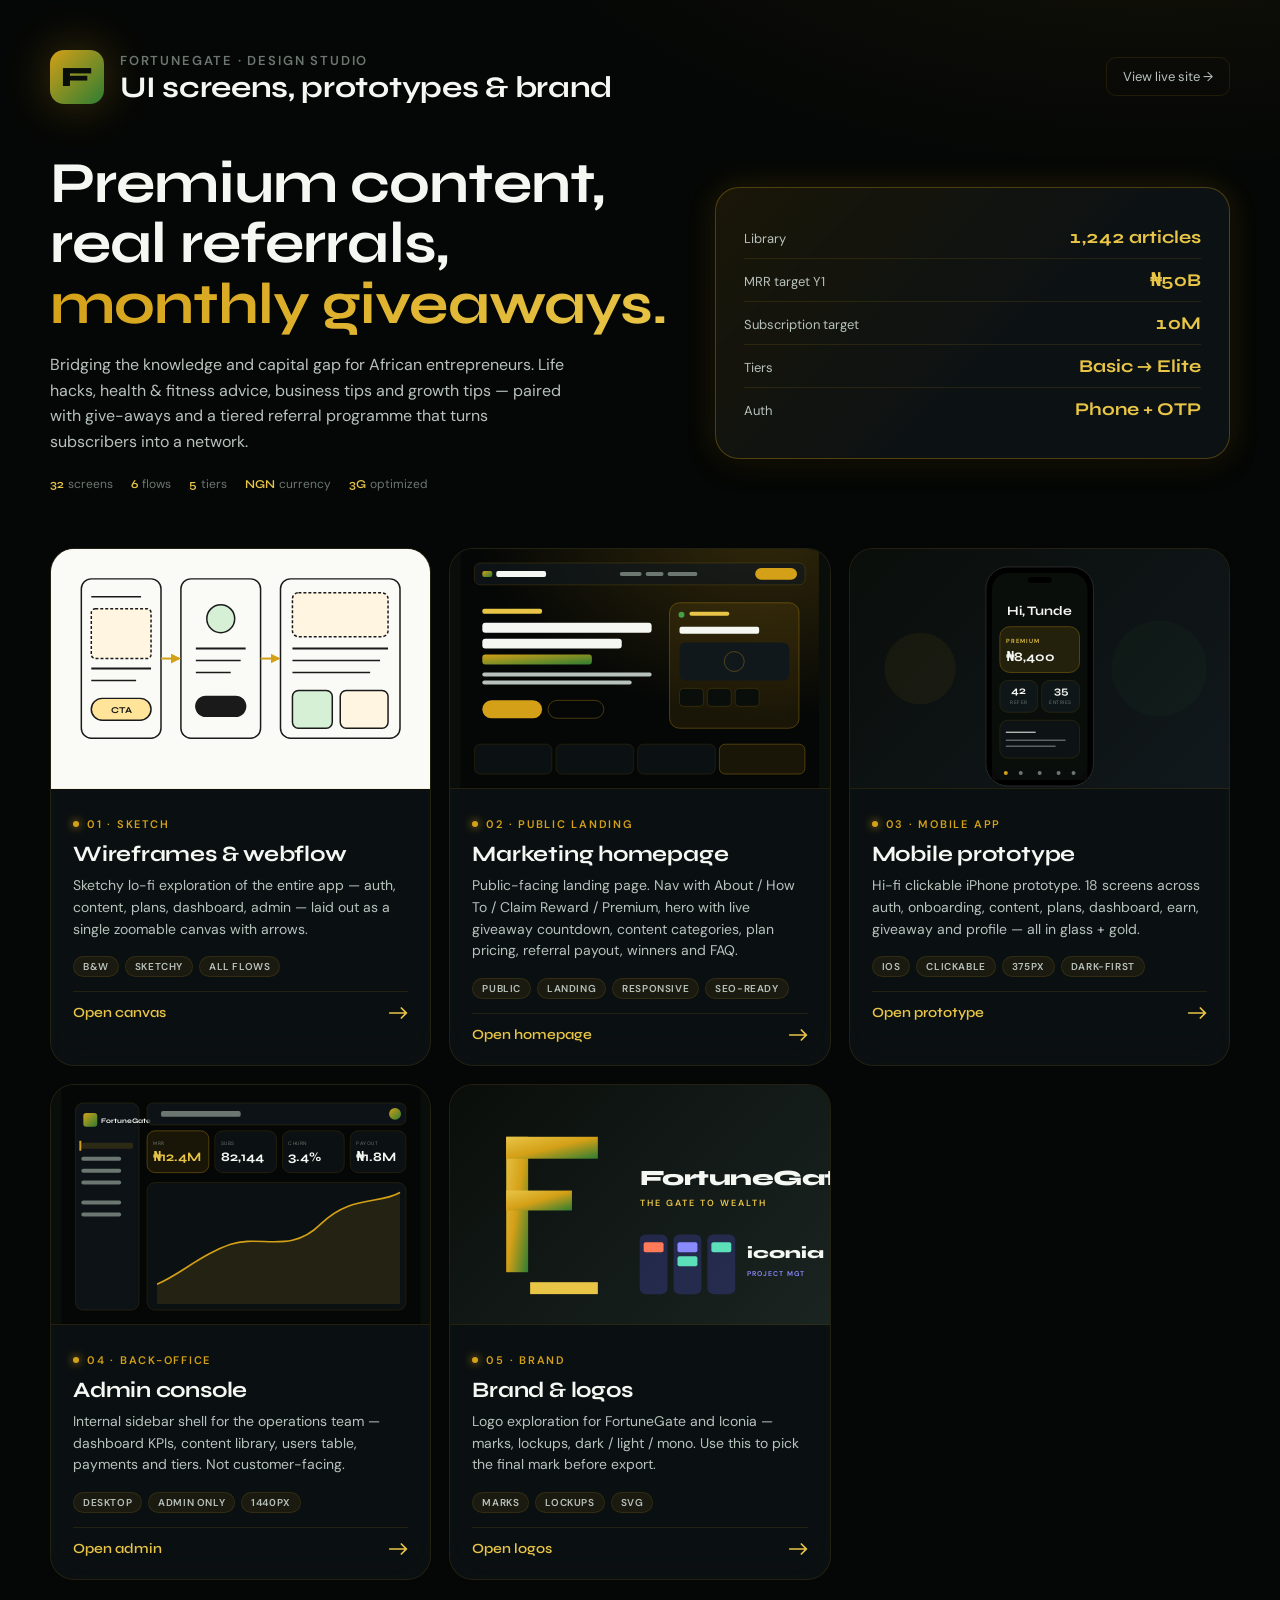
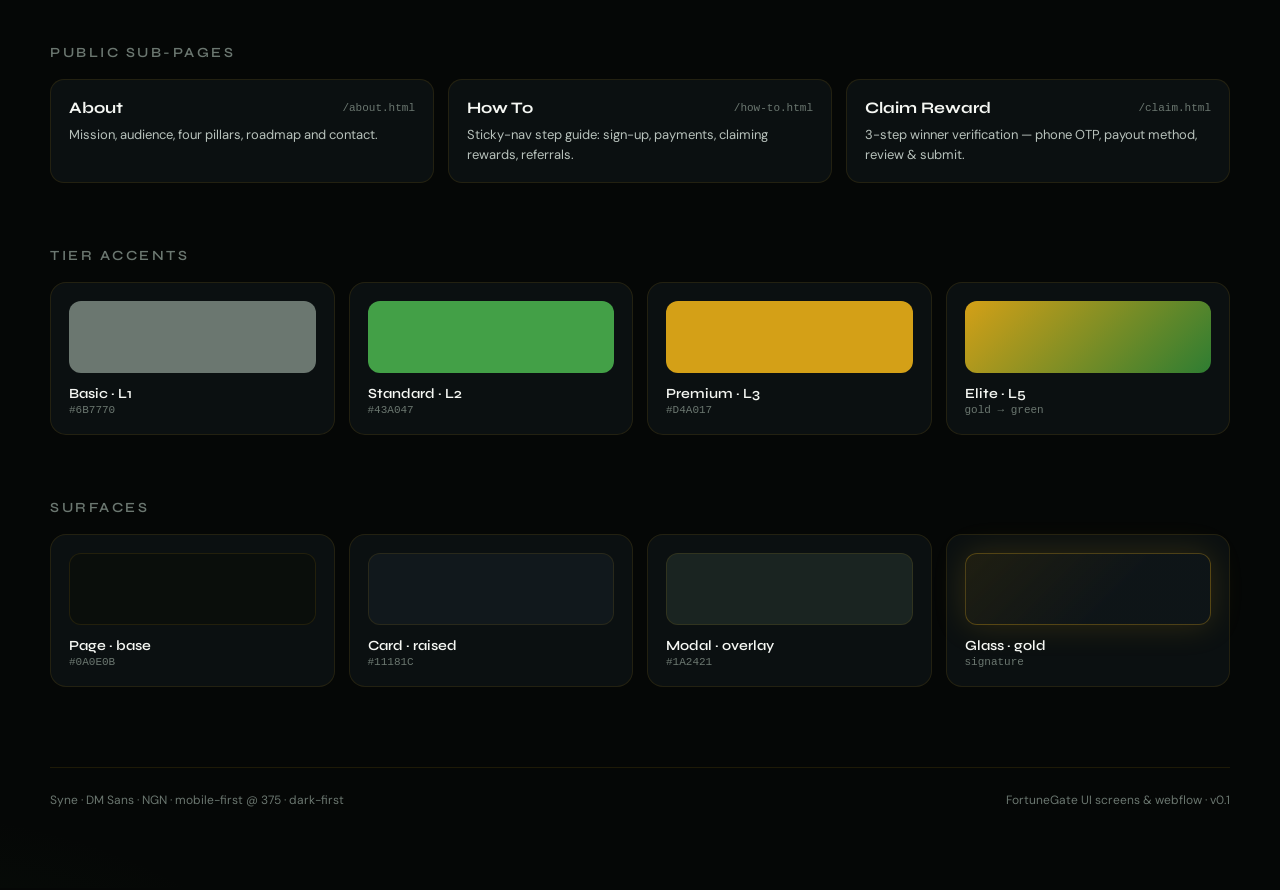
==== commit fab75b92: "v4" ====
--- a/index.html
+++ b/index.html
@@ -3,954 +3,428 @@
 <head>
 <meta charset="utf-8" />
 <meta name="viewport" content="width=device-width, initial-scale=1" />
-<title>FortuneGate — Bridging the knowledge &amp; capital gap for African entrepreneurs</title>
-<meta name="description" content="Practical business tips, life hacks, health and growth advice — paired with monthly giveaways and a tiered referral programme. Built for Nigerian entrepreneurs." />
-
+<title>FortuneGate · Design studio</title>
+<template id="__bundler_thumbnail">
+<svg xmlns="http://www.w3.org/2000/svg" viewBox="0 0 200 200">
+  <defs><linearGradient id="bgg" x1="0" y1="0" x2="1" y2="1"><stop offset="0" stop-color="#0A0E0B"/><stop offset="1" stop-color="#1A2421"/></linearGradient><linearGradient id="fg" x1="0" y1="0" x2="1" y2="1"><stop offset="0" stop-color="#D4A017"/><stop offset="1" stop-color="#2E7D32"/></linearGradient></defs>
+  <rect width="200" height="200" fill="url(#bgg)"/>
+  <rect x="60" y="60" width="80" height="80" rx="20" fill="url(#fg)"/>
+  <text x="100" y="124" text-anchor="middle" font-family="Syne, sans-serif" font-weight="800" font-size="56" fill="#0A0E0B">F</text>
+</svg>
+</template>
 <link rel="preconnect" href="https://fonts.googleapis.com" />
 <link rel="preconnect" href="https://fonts.gstatic.com" crossorigin />
 <link href="https://fonts.googleapis.com/css2?family=DM+Sans:wght@400;500;600;700&family=Syne:wght@500;600;700;800&display=swap" rel="stylesheet" />
-
 <style>
-  /* ── Tokens (lifted from fortunegate design system) ── */
   :root{
-    --fg-green-900:#1B5E20; --fg-green-700:#2E7D32; --fg-green-500:#43A047; --fg-green-300:#81C784;
+    --fg-green-700:#2E7D32; --fg-green-500:#43A047; --fg-green-300:#81C784;
     --fg-gold-700:#B8860B; --fg-gold-500:#D4A017; --fg-gold-300:#E8C547;
-
-    --fg-bg-base:#0A0E0B; --fg-bg-raised:#11181C; --fg-bg-overlay:#1A2421;
+    --fg-bg-base:#0A0E0B; --fg-bg-raised:#11181C;
     --fg-border:rgba(212,160,23,.12); --fg-border-hi:rgba(212,160,23,.32);
     --fg-text-hi:#F5F7F3; --fg-text-mid:#B8C2BC; --fg-text-lo:#6B7770;
-    --fg-danger:#DC2626; --fg-success:#43A047;
-
-    --font-display:'Syne',sans-serif;
-    --font-body:'DM Sans',sans-serif;
-
-    --r-md:14px; --r-lg:20px; --r-xl:28px; --r-pill:999px;
-    --shadow-md:0 8px 24px rgba(0,0,0,.45),0 0 0 1px rgba(212,160,23,.08);
-    --shadow-lg:0 20px 60px rgba(0,0,0,.5),0 0 0 1px rgba(212,160,23,.1);
-    --shadow-glow-gold:0 0 32px rgba(212,160,23,.25);
-    --shadow-glow-green:0 0 32px rgba(46,125,50,.3);
+    --font-display:'Syne',sans-serif; --font-body:'DM Sans',sans-serif;
   }
   *{box-sizing:border-box}
-  html,body{margin:0;padding:0;background:var(--fg-bg-base);color:var(--fg-text-hi);font-family:var(--font-body);line-height:1.55;-webkit-font-smoothing:antialiased}
+  html,body{margin:0;padding:0;background:#050706;color:var(--fg-text-hi);font-family:var(--font-body);min-height:100vh}
   body{
     background:
-      radial-gradient(1200px 800px at 85% -10%, rgba(212,160,23,.10), transparent 60%),
-      radial-gradient(900px 600px at -10% 30%, rgba(46,125,50,.10), transparent 55%),
-      radial-gradient(700px 500px at 50% 110%, rgba(212,160,23,.06), transparent 55%),
+      radial-gradient(1200px 700px at 90% -10%, rgba(212,160,23,.10), transparent 60%),
+      radial-gradient(900px 600px at -10% 110%, rgba(46,125,50,.12), transparent 55%),
       #050706;
-    overflow-x:hidden;
-  }
-  a{color:inherit;text-decoration:none}
-  img{display:block;max-width:100%}
-  .wrap{max-width:1200px;margin:0 auto;padding:0 32px}
-  @media (max-width:720px){.wrap{padding:0 20px}}
-
-  /* utility */
-  .display{font-family:var(--font-display);font-weight:700;letter-spacing:-.015em}
-  .num{font-family:var(--font-display);font-weight:600;font-variant-numeric:tabular-nums;letter-spacing:-.01em}
+    padding:48px 32px 80px;
+  }
+  .display{font-family:var(--font-display);font-weight:700;letter-spacing:-.01em}
+  .num{font-family:var(--font-display);font-weight:600;font-variant-numeric:tabular-nums}
   .overline{font-family:var(--font-body);font-weight:600;font-size:11px;letter-spacing:.16em;text-transform:uppercase;color:var(--fg-text-lo)}
-  .mid{color:var(--fg-text-mid)}
-  .lo{color:var(--fg-text-lo)}
-  .row{display:flex;align-items:center;gap:12px}
-
-  /* glass surfaces */
-  .glass{
-    background:rgba(17,24,28,.55);
-    backdrop-filter:blur(20px) saturate(140%);
-    -webkit-backdrop-filter:blur(20px) saturate(140%);
-    border:1px solid var(--fg-border);
-    border-radius:var(--r-lg);
-  }
-  .glass-gold{
+  .mid{color:var(--fg-text-mid)} .lo{color:var(--fg-text-lo)}
+
+  .wrap{max-width:1180px;margin:0 auto}
+  .header{display:flex;align-items:center;gap:16px;margin-bottom:48px}
+  .logo{width:54px;height:54px;border-radius:14px;background:linear-gradient(135deg,var(--fg-gold-500),var(--fg-green-700));display:flex;align-items:center;justify-content:center;font-family:var(--font-display);font-weight:800;color:#0A0E0B;font-size:28px;box-shadow:0 0 48px rgba(212,160,23,.3)}
+  .header h1{font-family:var(--font-display);font-weight:700;font-size:30px;margin:0;letter-spacing:-.01em}
+  .header .sub{color:var(--fg-text-lo);font-size:13px;letter-spacing:.14em;text-transform:uppercase;font-weight:600;margin-top:4px}
+
+  .hero{margin-bottom:56px;display:grid;grid-template-columns:1.2fr 1fr;gap:48px;align-items:center}
+  .hero h2{font-family:var(--font-display);font-weight:700;font-size:clamp(36px,4.6vw,58px);line-height:1.04;letter-spacing:-.015em;margin:0 0 18px}
+  .hero h2 em{font-style:normal;background:linear-gradient(135deg,var(--fg-gold-500),var(--fg-gold-300));-webkit-background-clip:text;background-clip:text;color:transparent}
+  .hero p{font-size:16px;line-height:1.6;color:var(--fg-text-mid);margin:0 0 22px;max-width:520px}
+  .hero .meta{display:flex;gap:18px;flex-wrap:wrap;font-size:12px;color:var(--fg-text-lo)}
+  .hero .meta span b{color:var(--fg-gold-300);font-weight:600;font-family:var(--font-display);margin-right:4px}
+
+  .stat-card{
     background:linear-gradient(135deg,rgba(212,160,23,.10) 0%,rgba(17,24,28,.65) 60%);
-    border:1px solid var(--fg-border-hi);
-    border-radius:var(--r-lg);
-    box-shadow:var(--shadow-md),var(--shadow-glow-gold);
-  }
-
-  /* buttons */
-  .btn{
-    font-family:var(--font-display);font-weight:600;font-size:15px;
-    border-radius:var(--r-md);border:1px solid rgba(255,255,255,.08);
-    padding:14px 24px;cursor:pointer;display:inline-flex;align-items:center;justify-content:center;gap:8px;
-    color:var(--fg-text-hi);background:transparent;transition:transform .15s ease,box-shadow .2s ease,border-color .15s ease;
-    white-space:nowrap;
-  }
-  .btn-primary{background:linear-gradient(135deg,var(--fg-green-700),var(--fg-green-500));border-color:rgba(255,255,255,.08)}
-  .btn-primary:hover{transform:translateY(-1px);box-shadow:var(--shadow-glow-green)}
-  .btn-gold{background:linear-gradient(135deg,var(--fg-gold-500),var(--fg-gold-700));color:#0A0E0B}
-  .btn-gold:hover{transform:translateY(-1px);box-shadow:var(--shadow-glow-gold)}
-  .btn-ghost{border-color:var(--fg-border-hi)}
-  .btn-ghost:hover{border-color:var(--fg-gold-500);color:var(--fg-gold-300)}
-  .btn-sm{padding:10px 16px;font-size:14px;border-radius:10px}
-
-  /* tier badges */
-  .tier{display:inline-flex;align-items:center;gap:6px;padding:5px 11px;border-radius:var(--r-pill);font-family:var(--font-body);font-weight:600;font-size:10px;letter-spacing:.14em;text-transform:uppercase;border:1px solid var(--fg-border)}
-  .tier-basic{color:#9aa39d;border-color:rgba(154,163,157,.3);background:rgba(154,163,157,.08)}
-  .tier-std{color:var(--fg-green-300);border-color:rgba(67,160,71,.32);background:rgba(67,160,71,.08)}
-  .tier-prem{color:var(--fg-gold-300);border-color:var(--fg-border-hi);background:rgba(212,160,23,.10)}
-  .tier-elite{background:linear-gradient(135deg,rgba(212,160,23,.18),rgba(46,125,50,.18));color:var(--fg-gold-300);border-color:var(--fg-border-hi)}
-
-  /* image placeholder pattern */
-  .img-ph{
-    background:
-      linear-gradient(180deg,transparent 0%,rgba(10,14,11,.6) 90%),
-      repeating-linear-gradient(135deg,rgba(212,160,23,.06) 0 6px,rgba(67,160,71,.04) 6px 12px),
-      var(--fg-bg-raised);
-    border-radius:var(--r-md);
-    position:relative;
-    overflow:hidden;
-  }
-  .img-ph::after{content:attr(data-label);position:absolute;left:10px;bottom:10px;font-family:'JetBrains Mono','SF Mono',ui-monospace,monospace;font-size:10px;color:var(--fg-text-lo);letter-spacing:.05em;background:rgba(10,14,11,.7);padding:3px 7px;border-radius:5px;border:1px solid var(--fg-border)}
-
-  /* ── Topbar ── */
-  .topbar{
-    position:sticky;top:0;z-index:50;
-    backdrop-filter:blur(18px) saturate(140%);-webkit-backdrop-filter:blur(18px) saturate(140%);
-    background:rgba(10,14,11,.78);
-    border-bottom:1px solid var(--fg-border);
-  }
-  .topbar .inner{display:flex;align-items:center;justify-content:space-between;gap:24px;padding:14px 0}
-  .brand{display:flex;align-items:center;gap:10px;font-family:var(--font-display);font-weight:700;font-size:18px;letter-spacing:-.005em}
-  .brand .l{width:32px;height:32px;border-radius:9px;background:linear-gradient(135deg,var(--fg-gold-500),var(--fg-green-700));display:flex;align-items:center;justify-content:center;font-weight:800;color:#0A0E0B;font-size:18px;box-shadow:0 0 24px rgba(212,160,23,.25)}
-  .nav{display:flex;align-items:center;gap:6px}
-  .nav a{
-    font-size:14px;font-weight:500;color:var(--fg-text-mid);
-    padding:8px 12px;border-radius:10px;transition:.15s;
-  }
-  .nav a:hover{color:var(--fg-text-hi);background:rgba(212,160,23,.06)}
-  .nav .has-drop{position:relative}
-  .nav .drop{
-    position:absolute;top:calc(100% + 8px);left:0;min-width:220px;
-    background:var(--fg-bg-overlay);border:1px solid var(--fg-border);
-    border-radius:var(--r-md);padding:6px;
-    opacity:0;pointer-events:none;transform:translateY(-4px);transition:.15s;
-    box-shadow:var(--shadow-md);
-  }
-  .nav .has-drop:hover .drop,.nav .has-drop:focus-within .drop{opacity:1;pointer-events:auto;transform:none}
-  .nav .drop a{display:block;padding:10px 12px;font-size:13px;border-radius:8px}
-  .auth{display:flex;align-items:center;gap:8px}
-  .mobile-toggle{display:none;background:none;border:none;color:var(--fg-text-hi);cursor:pointer;padding:6px}
-  @media (max-width:880px){
-    .nav,.auth .btn:first-child{display:none}
-    .mobile-toggle{display:block}
-  }
-
-  /* announcement strip */
-  .strip{
-    border-bottom:1px solid var(--fg-border);
-    background:linear-gradient(90deg,rgba(46,125,50,.10),rgba(212,160,23,.10));
-    font-size:12px;color:var(--fg-text-mid);
-  }
-  .strip .inner{display:flex;align-items:center;justify-content:center;gap:12px;padding:9px 0;flex-wrap:wrap;text-align:center}
-  .strip b{color:var(--fg-gold-300);font-weight:600}
-  .strip a{color:var(--fg-text-hi);text-decoration:underline;text-underline-offset:3px}
-
-  /* ── Hero ── */
-  .hero{padding:80px 0 64px;position:relative}
-  .hero .grid{display:grid;grid-template-columns:1.15fr .85fr;gap:64px;align-items:center}
-  @media (max-width:960px){.hero .grid{grid-template-columns:1fr;gap:36px}.hero{padding:48px 0 24px}}
-  .hero h1{
-    font-family:var(--font-display);font-weight:700;
-    font-size:clamp(40px,5.6vw,68px);line-height:1.02;letter-spacing:-.025em;margin:18px 0 22px;
-  }
-  .hero h1 em{font-style:normal;background:linear-gradient(135deg,var(--fg-gold-300),var(--fg-gold-500) 70%,var(--fg-green-500));-webkit-background-clip:text;background-clip:text;color:transparent}
-  .hero .lead{font-size:17px;line-height:1.6;color:var(--fg-text-mid);max-width:560px;margin:0 0 28px}
-  .hero .cta-row{display:flex;gap:12px;flex-wrap:wrap;margin-bottom:32px}
-  .hero .meta{display:flex;gap:32px;flex-wrap:wrap;padding-top:24px;border-top:1px solid var(--fg-border)}
-  .hero .meta .m{min-width:80px}
-  .hero .meta .v{font-family:var(--font-display);font-weight:700;font-size:24px;color:var(--fg-gold-300);font-variant-numeric:tabular-nums;line-height:1}
-  .hero .meta .k{font-size:11px;color:var(--fg-text-lo);text-transform:uppercase;letter-spacing:.14em;margin-top:6px;font-weight:600}
-
-  /* hero card – live giveaway preview */
-  .hero-card{
-    padding:24px;position:relative;overflow:hidden;
-  }
-  .hero-card .label{display:flex;align-items:center;justify-content:space-between;margin-bottom:14px}
-  .hero-card .live-dot{display:inline-flex;align-items:center;gap:8px;font-size:11px;font-weight:700;color:var(--fg-gold-300);letter-spacing:.14em;text-transform:uppercase}
-  .hero-card .live-dot::before{content:'';width:8px;height:8px;border-radius:50%;background:#43A047;box-shadow:0 0 0 0 rgba(67,160,71,.6);animation:pulse 1.6s ease-out infinite}
-  @keyframes pulse{0%{box-shadow:0 0 0 0 rgba(67,160,71,.6)}70%{box-shadow:0 0 0 10px rgba(67,160,71,0)}100%{box-shadow:0 0 0 0 rgba(67,160,71,0)}}
-  .hero-card h3{font-family:var(--font-display);font-weight:700;font-size:24px;margin:4px 0 6px;letter-spacing:-.01em}
-  .hero-card .sub{color:var(--fg-text-mid);font-size:13px;margin-bottom:18px}
-  .hero-card .img{aspect-ratio:16/10;margin-bottom:18px}
-  .hero-card .row{justify-content:space-between;align-items:flex-end;margin-bottom:16px}
-  .hero-card .pot .k{font-size:11px;color:var(--fg-text-lo);letter-spacing:.14em;text-transform:uppercase;font-weight:600}
-  .hero-card .pot .v{font-family:var(--font-display);font-weight:700;font-size:32px;color:var(--fg-text-hi);letter-spacing:-.015em}
-
-  .countdown{display:flex;gap:8px}
-  .countdown .seg{
-    background:rgba(10,14,11,.6);border:1px solid var(--fg-border);border-radius:10px;
-    padding:8px 10px;min-width:54px;text-align:center;
-  }
-  .countdown .seg .v{font-family:var(--font-display);font-weight:700;font-size:20px;color:var(--fg-gold-300);font-variant-numeric:tabular-nums;display:block;line-height:1}
-  .countdown .seg .k{font-size:9px;color:var(--fg-text-lo);letter-spacing:.14em;text-transform:uppercase;font-weight:600;margin-top:4px;display:block}
-
-  .hero-card .footer{margin-top:18px;padding-top:18px;border-top:1px solid var(--fg-border);display:flex;align-items:center;justify-content:space-between;gap:12px}
-  .hero-card .entries{font-size:12px;color:var(--fg-text-mid)}
-  .hero-card .entries b{color:var(--fg-text-hi);font-family:var(--font-display);font-weight:600}
-
-  /* ── Marquee social proof ── */
-  .proof{padding:24px 0 0;border-top:1px solid var(--fg-border);border-bottom:1px solid var(--fg-border);overflow:hidden;background:rgba(17,24,28,.4);margin-top:48px}
-  .proof .label{text-align:center;color:var(--fg-text-lo);font-size:11px;letter-spacing:.16em;text-transform:uppercase;font-weight:600;margin-bottom:16px}
-  .proof .marquee{display:flex;gap:48px;align-items:center;padding:16px 0 24px;animation:scroll 40s linear infinite;width:max-content;color:var(--fg-text-mid);font-family:var(--font-display);font-weight:600;font-size:18px}
-  .proof .marquee span{display:inline-flex;align-items:center;gap:14px;white-space:nowrap}
-  .proof .marquee span::after{content:'●';color:var(--fg-gold-500);font-size:8px;margin-left:48px}
-  @keyframes scroll{from{transform:translateX(0)}to{transform:translateX(-50%)}}
-
-  /* ── Section structure ── */
-  section{padding:96px 0;position:relative}
-  @media (max-width:720px){section{padding:64px 0}}
-  .sec-head{margin-bottom:48px;display:flex;align-items:flex-end;justify-content:space-between;gap:24px;flex-wrap:wrap}
-  .sec-head .l{max-width:680px}
-  .sec-head h2{font-family:var(--font-display);font-weight:700;font-size:clamp(28px,4vw,42px);line-height:1.1;letter-spacing:-.02em;margin:8px 0 12px}
-  .sec-head p{color:var(--fg-text-mid);font-size:16px;margin:0;max-width:560px}
-
-  /* categories */
-  .cats{display:grid;grid-template-columns:repeat(4,1fr);gap:18px}
-  @media (max-width:1024px){.cats{grid-template-columns:repeat(2,1fr)}}
-  @media (max-width:520px){.cats{grid-template-columns:1fr}}
-  .cat{
-    padding:22px;display:flex;flex-direction:column;cursor:pointer;
-    transition:transform .2s ease,border-color .15s ease,box-shadow .2s ease;
-    position:relative;overflow:hidden;
-  }
-  .cat:hover{transform:translateY(-4px);border-color:var(--fg-border-hi);box-shadow:var(--shadow-md),var(--shadow-glow-gold)}
-  .cat .ico{width:48px;height:48px;border-radius:14px;display:flex;align-items:center;justify-content:center;margin-bottom:18px;background:rgba(212,160,23,.08);border:1px solid var(--fg-border-hi);color:var(--fg-gold-300)}
-  .cat h3{font-family:var(--font-display);font-weight:700;font-size:22px;margin:0 0 8px;letter-spacing:-.01em}
-  .cat p{color:var(--fg-text-mid);font-size:14px;margin:0 0 16px;line-height:1.55;flex:1}
-  .cat .stat{font-size:12px;color:var(--fg-text-lo);margin-bottom:14px}
-  .cat .stat b{color:var(--fg-gold-300);font-family:var(--font-display);font-weight:600;font-variant-numeric:tabular-nums}
-  .cat .cta{
-    display:flex;align-items:center;justify-content:space-between;
-    padding-top:14px;border-top:1px solid var(--fg-border);
-    font-family:var(--font-display);font-weight:600;font-size:14px;color:var(--fg-gold-300);
-  }
-  .cat .cta svg{transition:transform .15s ease}
-  .cat:hover .cta svg{transform:translateX(4px)}
-
-  /* ── How it works ── */
-  .steps{display:grid;grid-template-columns:repeat(3,1fr);gap:18px}
-  @media (max-width:880px){.steps{grid-template-columns:1fr}}
-  .step{padding:24px;position:relative}
-  .step .num-badge{
-    width:44px;height:44px;border-radius:14px;display:flex;align-items:center;justify-content:center;
-    background:linear-gradient(135deg,rgba(212,160,23,.18),rgba(46,125,50,.12));
-    border:1px solid var(--fg-border-hi);font-family:var(--font-display);font-weight:700;color:var(--fg-gold-300);
-    font-size:18px;margin-bottom:18px;
-  }
-  .step h3{font-family:var(--font-display);font-weight:700;font-size:20px;margin:0 0 8px;letter-spacing:-.01em}
-  .step p{color:var(--fg-text-mid);font-size:14px;margin:0;line-height:1.6}
-
-  /* ── Plans ── */
-  .plans{display:grid;grid-template-columns:repeat(4,1fr);gap:18px}
-  @media (max-width:1024px){.plans{grid-template-columns:repeat(2,1fr)}}
-  @media (max-width:520px){.plans{grid-template-columns:1fr}}
-  .plan{padding:24px;display:flex;flex-direction:column;position:relative;transition:transform .2s ease}
-  .plan:hover{transform:translateY(-2px)}
-  .plan .plan-h{margin-bottom:18px}
-  .plan h3{font-family:var(--font-display);font-weight:700;font-size:22px;margin:10px 0 4px}
-  .plan .price{margin:14px 0 18px}
-  .plan .price .v{font-family:var(--font-display);font-weight:700;font-size:32px;letter-spacing:-.015em;color:var(--fg-text-hi);font-variant-numeric:tabular-nums}
-  .plan .price .u{font-size:13px;color:var(--fg-text-lo);margin-left:6px}
-  .plan ul{list-style:none;padding:0;margin:0 0 24px;display:flex;flex-direction:column;gap:10px;flex:1}
-  .plan li{display:flex;gap:10px;font-size:13.5px;color:var(--fg-text-mid);line-height:1.5}
-  .plan li svg{flex:none;color:var(--fg-green-300);margin-top:2px}
-  .plan.recommended{transform:translateY(-8px);border-color:var(--fg-border-hi);box-shadow:var(--shadow-md),var(--shadow-glow-gold)}
-  .plan.recommended .ribbon{position:absolute;top:-12px;left:50%;transform:translateX(-50%);font-size:10px;letter-spacing:.16em;text-transform:uppercase;font-weight:700;background:linear-gradient(135deg,var(--fg-gold-500),var(--fg-gold-700));color:#0A0E0B;padding:5px 12px;border-radius:var(--r-pill)}
-
-  /* ── Winners / testimonials ── */
-  .winners{position:relative}
-  .winner-grid{display:grid;grid-template-columns:repeat(3,1fr);gap:18px}
-  @media (max-width:880px){.winner-grid{grid-template-columns:1fr}}
-  .winner{padding:22px;display:flex;flex-direction:column;gap:14px}
-  .winner .top{display:flex;align-items:center;gap:12px}
-  .winner .avatar{width:48px;height:48px;border-radius:50%;background:linear-gradient(135deg,var(--fg-gold-500),var(--fg-green-700));display:flex;align-items:center;justify-content:center;font-family:var(--font-display);font-weight:700;color:#0A0E0B;font-size:18px;flex:none}
-  .winner .info .n{font-family:var(--font-display);font-weight:600;font-size:15px}
-  .winner .info .loc{font-size:12px;color:var(--fg-text-lo);margin-top:2px}
-  .winner .quote{font-size:14px;color:var(--fg-text-mid);line-height:1.6;flex:1}
-  .winner .prize{display:flex;justify-content:space-between;align-items:center;padding-top:14px;border-top:1px solid var(--fg-border);font-size:12px;color:var(--fg-text-lo)}
-  .winner .prize b{color:var(--fg-gold-300);font-family:var(--font-display);font-weight:600;letter-spacing:-.005em}
-  .verified{display:inline-flex;align-items:center;gap:5px;font-size:10px;font-weight:700;color:var(--fg-green-300);letter-spacing:.12em;text-transform:uppercase}
-  .verified::before{content:'';width:6px;height:6px;border-radius:50%;background:var(--fg-green-500)}
-
-  /* ── Referral payout band ── */
-  .referral{padding:88px 0}
-  .referral .card{
-    padding:48px;display:grid;grid-template-columns:1.2fr 1fr;gap:48px;align-items:center;
-    background:linear-gradient(135deg,rgba(212,160,23,.12),rgba(17,24,28,.7) 70%);
-    border:1px solid var(--fg-border-hi);border-radius:var(--r-xl);
-    box-shadow:var(--shadow-lg),var(--shadow-glow-gold);
-    overflow:hidden;position:relative;
-  }
-  @media (max-width:880px){.referral .card{grid-template-columns:1fr;padding:32px;gap:32px}}
-  .referral h2{font-family:var(--font-display);font-weight:700;font-size:clamp(28px,3.8vw,40px);line-height:1.08;letter-spacing:-.02em;margin:8px 0 16px}
-  .referral p{color:var(--fg-text-mid);font-size:15px;margin:0 0 24px;max-width:480px;line-height:1.6}
-  .payout-pills{display:flex;gap:14px;flex-wrap:wrap}
-  .payout-pill{
-    flex:1;min-width:160px;
-    background:rgba(10,14,11,.55);border:1px solid var(--fg-border);border-radius:var(--r-md);
-    padding:16px 18px;
-  }
-  .payout-pill .k{font-size:11px;color:var(--fg-text-lo);letter-spacing:.14em;text-transform:uppercase;font-weight:600;margin-bottom:6px}
-  .payout-pill .v{font-family:var(--font-display);font-weight:700;font-size:28px;color:var(--fg-gold-300);font-variant-numeric:tabular-nums;line-height:1;letter-spacing:-.015em}
-  .payout-pill .sub{font-size:12px;color:var(--fg-text-mid);margin-top:6px}
-
-  /* ── FAQ ── */
-  .faq{display:flex;flex-direction:column;gap:10px;max-width:880px;margin:0 auto}
-  .faq details{
-    background:rgba(17,24,28,.55);border:1px solid var(--fg-border);border-radius:var(--r-md);
-    transition:border-color .15s ease;
-  }
-  .faq details[open]{border-color:var(--fg-border-hi)}
-  .faq summary{
-    list-style:none;cursor:pointer;padding:18px 22px;
-    display:flex;align-items:center;justify-content:space-between;gap:16px;
-    font-family:var(--font-display);font-weight:600;font-size:16px;letter-spacing:-.005em;
-  }
-  .faq summary::-webkit-details-marker{display:none}
-  .faq summary::after{
-    content:'';width:14px;height:14px;border-right:1.5px solid var(--fg-gold-500);border-bottom:1.5px solid var(--fg-gold-500);
-    transform:rotate(45deg);margin-right:6px;transition:transform .2s ease;flex:none;
-  }
-  .faq details[open] summary::after{transform:rotate(-135deg);margin-right:0;margin-bottom:-4px}
-  .faq .a{padding:0 22px 20px;color:var(--fg-text-mid);font-size:14.5px;line-height:1.65}
-
-  /* ── Live events ── */
-  .events{display:grid;grid-template-columns:repeat(3,1fr);gap:18px}
-  @media (max-width:880px){.events{grid-template-columns:1fr}}
-  .event{display:flex;flex-direction:column;overflow:hidden}
-  .event .media{aspect-ratio:16/10;border-bottom:1px solid var(--fg-border);border-radius:0}
-  .event .body{padding:18px 20px 20px}
-  .event .when{font-size:11px;color:var(--fg-gold-300);letter-spacing:.14em;text-transform:uppercase;font-weight:600;margin-bottom:8px}
-  .event h3{font-family:var(--font-display);font-weight:700;font-size:18px;margin:0 0 6px;letter-spacing:-.005em;line-height:1.25}
-  .event .by{font-size:13px;color:var(--fg-text-mid);margin:0 0 14px}
-  .event .meta{display:flex;justify-content:space-between;align-items:center;font-size:12px;color:var(--fg-text-lo);padding-top:12px;border-top:1px solid var(--fg-border)}
-  .event.live .when{color:var(--fg-green-300);display:inline-flex;align-items:center;gap:6px}
-  .event.live .when::before{content:'';width:7px;height:7px;border-radius:50%;background:var(--fg-green-500);box-shadow:0 0 0 0 rgba(67,160,71,.6);animation:pulse 1.4s ease-out infinite}
-
-  /* ── Final CTA ── */
-  .final{padding:120px 0;text-align:center;position:relative}
-  .final h2{font-family:var(--font-display);font-weight:700;font-size:clamp(36px,5vw,60px);letter-spacing:-.025em;line-height:1.04;margin:0 0 18px}
-  .final h2 em{font-style:normal;background:linear-gradient(135deg,var(--fg-gold-300),var(--fg-green-500));-webkit-background-clip:text;background-clip:text;color:transparent}
-  .final p{font-size:17px;color:var(--fg-text-mid);max-width:560px;margin:0 auto 32px}
-  .final .row{justify-content:center;flex-wrap:wrap}
-
-  /* ── Footer ── */
-  footer{border-top:1px solid var(--fg-border);background:rgba(10,14,11,.7);padding:64px 0 32px;margin-top:48px}
-  .ft-grid{display:grid;grid-template-columns:1.4fr 1fr 1fr 1fr;gap:48px;margin-bottom:48px}
-  @media (max-width:880px){.ft-grid{grid-template-columns:1fr 1fr;gap:36px}}
-  @media (max-width:520px){.ft-grid{grid-template-columns:1fr}}
-  .ft-col h4{font-family:var(--font-display);font-weight:600;font-size:13px;letter-spacing:.14em;text-transform:uppercase;color:var(--fg-text-lo);margin:0 0 16px}
-  .ft-col ul{list-style:none;padding:0;margin:0;display:flex;flex-direction:column;gap:10px}
-  .ft-col a{color:var(--fg-text-mid);font-size:14px;transition:.15s}
-  .ft-col a:hover{color:var(--fg-gold-300)}
-  .ft-about p{color:var(--fg-text-mid);font-size:14px;line-height:1.65;margin:14px 0 20px;max-width:340px}
-  .socials{display:flex;gap:10px}
-  .socials a{
-    width:38px;height:38px;border-radius:10px;
-    border:1px solid var(--fg-border);background:rgba(17,24,28,.55);
-    display:flex;align-items:center;justify-content:center;color:var(--fg-text-mid);transition:.15s;
-  }
-  .socials a:hover{color:var(--fg-gold-300);border-color:var(--fg-border-hi);transform:translateY(-2px)}
-  .ft-bot{padding-top:28px;border-top:1px solid var(--fg-border);display:flex;justify-content:space-between;align-items:center;flex-wrap:wrap;gap:16px;font-size:13px;color:var(--fg-text-lo)}
-  .ft-bot a{color:var(--fg-text-mid);margin-left:20px}
-  .ft-bot a:hover{color:var(--fg-gold-300)}
-
-  /* mobile menu */
-  .mob-menu{display:none;border-top:1px solid var(--fg-border);background:rgba(10,14,11,.95);padding:14px 0}
-  .mob-menu.open{display:block}
-  .mob-menu .wrap{display:flex;flex-direction:column;gap:4px}
-  .mob-menu a{padding:12px 8px;font-size:15px;color:var(--fg-text-mid);font-family:var(--font-body);font-weight:500;border-bottom:1px solid var(--fg-border)}
-  .mob-menu a:last-child{border-bottom:none}
-  .mob-menu .auth-row{display:flex;gap:10px;margin-top:14px}
-  .mob-menu .auth-row .btn{flex:1}
-
-  /* accessibility */
-  :focus-visible{outline:3px solid var(--fg-gold-500);outline-offset:2px;border-radius:6px}
-  @media (prefers-reduced-motion: reduce){
-    *,*::before,*::after{animation-duration:.001s!important;animation-iteration-count:1!important;transition-duration:.001s!important}
-    .proof .marquee{animation:none}
+    border:1px solid var(--fg-border-hi);border-radius:24px;padding:28px;
+    box-shadow:0 8px 24px rgba(0,0,0,.45),0 0 32px rgba(212,160,23,.18);
+  }
+  .stat-card .row{display:flex;justify-content:space-between;align-items:baseline;padding:10px 0;border-bottom:1px solid var(--fg-border)}
+  .stat-card .row:last-child{border-bottom:none}
+  .stat-card .row .l{font-size:13px;color:var(--fg-text-mid)}
+  .stat-card .row .v{font-family:var(--font-display);font-weight:700;font-size:18px;font-variant-numeric:tabular-nums;color:var(--fg-gold-300)}
+
+  .cards{display:grid;grid-template-columns:repeat(3,1fr);gap:18px}
+  .card{
+    background:rgba(17,24,28,.55);backdrop-filter:blur(20px) saturate(140%);
+    border:1px solid var(--fg-border);border-radius:24px;
+    overflow:hidden;display:flex;flex-direction:column;
+    text-decoration:none;color:inherit;
+    transition:transform .2s ease, box-shadow .2s ease, border-color .2s ease;
+    cursor:pointer;
+  }
+  .card:hover{transform:translateY(-4px);border-color:var(--fg-border-hi);box-shadow:0 20px 60px rgba(0,0,0,.5),0 0 32px rgba(212,160,23,.15)}
+
+  .preview{height:240px;position:relative;overflow:hidden;border-bottom:1px solid var(--fg-border)}
+  .preview svg{width:100%;height:100%;display:block}
+
+  .card-body{padding:22px}
+  .card .step{display:inline-flex;align-items:center;gap:8px;font-size:11px;letter-spacing:.16em;text-transform:uppercase;color:var(--fg-gold-500);font-weight:600;margin-bottom:10px}
+  .card .step::before{content:'';width:6px;height:6px;border-radius:3px;background:var(--fg-gold-500);box-shadow:0 0 8px var(--fg-gold-500)}
+  .card h3{font-family:var(--font-display);font-weight:700;font-size:22px;margin:0 0 8px;letter-spacing:-.01em}
+  .card p{font-size:14px;line-height:1.55;color:var(--fg-text-mid);margin:0 0 16px}
+  .card .tags{display:flex;gap:6px;flex-wrap:wrap;margin-bottom:14px}
+  .card .tag{font-size:10px;font-weight:600;padding:3px 9px;border-radius:999px;background:rgba(212,160,23,.08);border:1px solid var(--fg-border);color:var(--fg-text-mid);letter-spacing:.06em;text-transform:uppercase}
+  .card .open{display:flex;align-items:center;justify-content:space-between;font-family:var(--font-display);font-weight:600;font-size:14px;color:var(--fg-gold-300);padding-top:12px;border-top:1px solid var(--fg-border)}
+  .card .open svg{transition:transform .2s}
+  .card:hover .open svg{transform:translateX(4px)}
+
+  .section{margin-top:64px}
+  .section h2{font-family:var(--font-display);font-weight:600;font-size:14px;letter-spacing:.18em;text-transform:uppercase;color:var(--fg-text-lo);margin:0 0 18px}
+
+  .system-grid{display:grid;grid-template-columns:repeat(4,1fr);gap:14px}
+  .swatch{
+    background:rgba(17,24,28,.55);border:1px solid var(--fg-border);border-radius:16px;padding:18px;
+  }
+  .swatch .chip{height:72px;border-radius:12px;margin-bottom:12px}
+  .swatch .name{font-family:var(--font-display);font-weight:600;font-size:14px}
+  .swatch .hex{font-family:'JetBrains Mono','SF Mono',ui-monospace,monospace;font-size:11px;color:var(--fg-text-lo);margin-top:2px}
+
+  .chip-basic{background:#6B7770}
+  .chip-std{background:#43A047}
+  .chip-prem{background:#D4A017}
+  .chip-vip{background:#B8860B}
+  .chip-elite{background:linear-gradient(135deg,#D4A017 0%,#2E7D32 100%)}
+  .chip-bg{background:#0A0E0B;border:1px solid var(--fg-border)}
+  .chip-raised{background:#11181C;border:1px solid var(--fg-border)}
+  .chip-overlay{background:#1A2421;border:1px solid var(--fg-border)}
+
+  .footer{margin-top:80px;padding-top:24px;border-top:1px solid var(--fg-border);font-size:12px;color:var(--fg-text-lo);display:flex;justify-content:space-between;flex-wrap:wrap;gap:12px}
+
+  @media (max-width:900px){
+    .hero{grid-template-columns:1fr}
+    .cards{grid-template-columns:1fr}
+    .system-grid{grid-template-columns:repeat(2,1fr)}
   }
 </style>
 </head>
 <body>
-
-<!-- Announcement -->
-<div class="strip">
-  <div class="wrap inner">
-    <span>This month's draw: <b>iPhone 16 Pro</b> · 1 winner drawn <b>31 May, 8 PM WAT</b></span>
-    <a href="#giveaway">View &amp; enter →</a>
+<div class="wrap">
+  <header class="header" style="justify-content:space-between">
+    <div style="display:flex;align-items:center;gap:16px">
+      <div class="logo">F</div>
+      <div>
+        <div class="sub">FortuneGate · Design studio</div>
+        <h1>UI screens, prototypes &amp; brand</h1>
+      </div>
+    </div>
+    <a href="homepage.html" style="display:inline-flex;align-items:center;gap:8px;color:var(--fg-text-mid);font-size:13px;font-family:var(--font-body);padding:10px 16px;border-radius:10px;border:1px solid var(--fg-border);text-decoration:none;transition:.15s" onmouseover="this.style.borderColor='var(--fg-border-hi)';this.style.color='var(--fg-gold-300)'" onmouseout="this.style.borderColor='var(--fg-border)';this.style.color='var(--fg-text-mid)'">View live site →</a>
+  </header>
+
+  <section class="hero">
+    <div>
+      <h2>Premium content,<br/>real referrals,<br/><em>monthly giveaways.</em></h2>
+      <p>Bridging the knowledge and capital gap for African entrepreneurs. Life hacks, health &amp; fitness advice, business tips and growth tips — paired with give-aways and a tiered referral programme that turns subscribers into a network.</p>
+      <div class="meta">
+        <span><b>32</b>screens</span>
+        <span><b>6</b>flows</span>
+        <span><b>5</b>tiers</span>
+        <span><b>NGN</b>currency</span>
+        <span><b>3G</b>optimized</span>
+      </div>
+    </div>
+    <div class="stat-card">
+      <div class="row"><span class="l">Library</span><span class="v">1,242 articles</span></div>
+      <div class="row"><span class="l">MRR target Y1</span><span class="v">₦50B</span></div>
+      <div class="row"><span class="l">Subscription target</span><span class="v">10M</span></div>
+      <div class="row"><span class="l">Tiers</span><span class="v">Basic → Elite</span></div>
+      <div class="row"><span class="l">Auth</span><span class="v">Phone + OTP</span></div>
+    </div>
+  </section>
+
+  <div class="cards">
+    <a class="card" href="01-wireframes.html">
+      <div class="preview" style="background:#fafaf6">
+        <svg viewBox="0 0 360 240" xmlns="http://www.w3.org/2000/svg">
+          <rect width="360" height="240" fill="#fafaf6"/>
+          <g stroke="#1a1a1a" stroke-width="1.5" fill="none">
+            <rect x="20" y="30" width="80" height="160" rx="10"/>
+            <line x1="30" y1="48" x2="80" y2="48"/>
+            <rect x="30" y="60" width="60" height="50" rx="4" fill="#fff5e1" stroke-dasharray="3 2"/>
+            <line x1="30" y1="120" x2="90" y2="120" stroke-width="2"/>
+            <line x1="30" y1="132" x2="75" y2="132"/>
+            <rect x="30" y="150" width="60" height="22" rx="11" fill="#ffe49a"/>
+            <text x="60" y="165" text-anchor="middle" font-family="Syne, sans-serif" font-weight="700" font-size="9" stroke="none" fill="#1a1a1a">CTA</text>
+            <rect x="120" y="30" width="80" height="160" rx="10"/>
+            <circle cx="160" cy="70" r="14" fill="#d6f0d6"/>
+            <line x1="135" y1="100" x2="185" y2="100" stroke-width="2"/>
+            <line x1="135" y1="112" x2="180" y2="112"/>
+            <line x1="135" y1="124" x2="170" y2="124"/>
+            <rect x="135" y="148" width="50" height="20" rx="10" fill="#1a1a1a"/>
+            <rect x="220" y="30" width="120" height="160" rx="10"/>
+            <rect x="232" y="44" width="96" height="44" rx="6" fill="#fff5e1" stroke-dasharray="3 2"/>
+            <line x1="232" y1="100" x2="328" y2="100" stroke-width="2"/>
+            <line x1="232" y1="112" x2="320" y2="112"/>
+            <line x1="232" y1="124" x2="310" y2="124"/>
+            <rect x="232" y="142" width="40" height="38" rx="6" fill="#d6f0d6"/>
+            <rect x="280" y="142" width="48" height="38" rx="6" fill="#fff5e1"/>
+          </g>
+          <path d="M100,110 Q110,110 118,110" stroke="#d4a017" stroke-width="2" fill="none" marker-end="url(#a)"/>
+          <path d="M200,110 Q210,110 218,110" stroke="#d4a017" stroke-width="2" fill="none" marker-end="url(#a)"/>
+          <defs><marker id="a" viewBox="0 0 10 10" refX="8" refY="5" markerWidth="5" markerHeight="5" orient="auto"><path d="M0,0 L10,5 L0,10 z" fill="#d4a017"/></marker></defs>
+        </svg>
+      </div>
+      <div class="card-body">
+        <span class="step">01 · Sketch</span>
+        <h3>Wireframes &amp; webflow</h3>
+        <p>Sketchy lo-fi exploration of the entire app — auth, content, plans, dashboard, admin — laid out as a single zoomable canvas with arrows.</p>
+        <div class="tags"><span class="tag">B&amp;W</span><span class="tag">Sketchy</span><span class="tag">All flows</span></div>
+        <div class="open"><span>Open canvas</span><svg width="20" height="14" viewBox="0 0 24 14" fill="none" stroke="currentColor" stroke-width="2" stroke-linecap="round"><path d="M2 7h19M16 1l6 6-6 6"/></svg></div>
+      </div>
+    </a>
+
+    <a class="card" href="homepage.html">
+      <div class="preview" style="background:#0a0e0b">
+        <svg viewBox="0 0 360 240" xmlns="http://www.w3.org/2000/svg">
+          <rect width="360" height="240" fill="#050706"/>
+          <defs>
+            <linearGradient id="hp-grad" x1="0" y1="0" x2="1" y2="1"><stop offset="0" stop-color="#D4A017"/><stop offset="1" stop-color="#2E7D32"/></linearGradient>
+            <radialGradient id="hp-glow" cx=".85" cy="-.1" r=".8"><stop offset="0" stop-color="#D4A017" stop-opacity=".22"/><stop offset="1" stop-color="#D4A017" stop-opacity="0"/></radialGradient>
+          </defs>
+          <rect width="360" height="240" fill="url(#hp-glow)"/>
+          <!-- nav -->
+          <rect x="14" y="14" width="332" height="22" rx="6" fill="rgba(17,24,28,.7)" stroke="rgba(212,160,23,.16)"/>
+          <rect x="22" y="22" width="10" height="6" rx="2" fill="url(#hp-grad)"/>
+          <rect x="36" y="22" width="50" height="6" rx="2" fill="#F5F7F3"/>
+          <rect x="160" y="23" width="22" height="4" rx="2" fill="#6B7770"/>
+          <rect x="186" y="23" width="18" height="4" rx="2" fill="#6B7770"/>
+          <rect x="208" y="23" width="30" height="4" rx="2" fill="#6B7770"/>
+          <rect x="296" y="19" width="42" height="12" rx="6" fill="#D4A017"/>
+          <!-- hero left text -->
+          <rect x="22" y="60" width="60" height="5" rx="2" fill="#E8C547"/>
+          <rect x="22" y="74" width="170" height="10" rx="3" fill="#F5F7F3"/>
+          <rect x="22" y="90" width="140" height="10" rx="3" fill="#F5F7F3"/>
+          <rect x="22" y="106" width="110" height="10" rx="3" fill="url(#hp-grad)"/>
+          <rect x="22" y="124" width="170" height="4" rx="2" fill="#B8C2BC"/>
+          <rect x="22" y="132" width="150" height="4" rx="2" fill="#B8C2BC"/>
+          <rect x="22" y="152" width="60" height="18" rx="9" fill="#D4A017"/>
+          <rect x="88" y="152" width="56" height="18" rx="9" fill="none" stroke="rgba(212,160,23,.32)"/>
+          <!-- hero card right (giveaway) -->
+          <rect x="210" y="54" width="130" height="126" rx="10" fill="rgba(212,160,23,.10)" stroke="rgba(212,160,23,.32)"/>
+          <circle cx="222" cy="66" r="3" fill="#43A047"/>
+          <rect x="230" y="63" width="40" height="4" rx="2" fill="#E8C547"/>
+          <rect x="220" y="78" width="80" height="7" rx="2" fill="#F5F7F3"/>
+          <rect x="220" y="94" width="110" height="38" rx="6" fill="#11181C"/>
+          <circle cx="275" cy="113" r="10" fill="none" stroke="rgba(212,160,23,.32)"/>
+          <rect x="220" y="140" width="24" height="18" rx="4" fill="#0A0E0B" stroke="rgba(212,160,23,.16)"/>
+          <rect x="248" y="140" width="24" height="18" rx="4" fill="#0A0E0B" stroke="rgba(212,160,23,.16)"/>
+          <rect x="276" y="140" width="24" height="18" rx="4" fill="#0A0E0B" stroke="rgba(212,160,23,.16)"/>
+          <!-- category strip -->
+          <rect x="14" y="196" width="78" height="30" rx="6" fill="rgba(17,24,28,.55)" stroke="rgba(212,160,23,.12)"/>
+          <rect x="96" y="196" width="78" height="30" rx="6" fill="rgba(17,24,28,.55)" stroke="rgba(212,160,23,.12)"/>
+          <rect x="178" y="196" width="78" height="30" rx="6" fill="rgba(17,24,28,.55)" stroke="rgba(212,160,23,.12)"/>
+          <rect x="260" y="196" width="86" height="30" rx="6" fill="rgba(212,160,23,.10)" stroke="rgba(212,160,23,.32)"/>
+        </svg>
+      </div>
+      <div class="card-body">
+        <span class="step">02 · Public landing</span>
+        <h3>Marketing homepage</h3>
+        <p>Public-facing landing page. Nav with About / How To / Claim Reward / Premium, hero with live giveaway countdown, content categories, plan pricing, referral payout, winners and FAQ.</p>
+        <div class="tags"><span class="tag">Public</span><span class="tag">Landing</span><span class="tag">Responsive</span><span class="tag">SEO-ready</span></div>
+        <div class="open"><span>Open homepage</span><svg width="20" height="14" viewBox="0 0 24 14" fill="none" stroke="currentColor" stroke-width="2" stroke-linecap="round"><path d="M2 7h19M16 1l6 6-6 6"/></svg></div>
+      </div>
+    </a>
+
+    <a class="card" href="02-prototype.html">
+      <div class="preview" style="background:linear-gradient(135deg,#0a0e0b 0%,#11181C 100%)">
+        <svg viewBox="0 0 360 240" xmlns="http://www.w3.org/2000/svg">
+          <rect width="360" height="240" fill="transparent"/>
+          <g transform="translate(126,18)">
+            <rect x="0" y="0" width="108" height="220" rx="22" fill="#000" stroke="#2a2a2a"/>
+            <rect x="6" y="6" width="96" height="208" rx="17" fill="#0A0E0B"/>
+            <rect x="42" y="10" width="24" height="6" rx="3" fill="#000"/>
+            <text x="54" y="48" text-anchor="middle" font-family="Syne, sans-serif" font-weight="700" font-size="13" fill="#F5F7F3">Hi, Tunde</text>
+            <rect x="14" y="60" width="80" height="46" rx="10" fill="rgba(212,160,23,.12)" stroke="rgba(212,160,23,.32)"/>
+            <text x="20" y="76" font-family="DM Sans, sans-serif" font-size="6" fill="#E8C547" font-weight="600" letter-spacing="1">PREMIUM</text>
+            <text x="20" y="94" font-family="Syne, sans-serif" font-weight="700" font-size="13" fill="#F5F7F3">₦8,400</text>
+            <rect x="14" y="114" width="38" height="32" rx="8" fill="rgba(17,24,28,.8)" stroke="rgba(212,160,23,.12)"/>
+            <text x="33" y="128" text-anchor="middle" font-family="Syne, sans-serif" font-weight="700" font-size="11" fill="#F5F7F3">42</text>
+            <text x="33" y="138" text-anchor="middle" font-family="DM Sans, sans-serif" font-size="5" fill="#6B7770" letter-spacing=".5">REFER</text>
+            <rect x="56" y="114" width="38" height="32" rx="8" fill="rgba(17,24,28,.8)" stroke="rgba(212,160,23,.12)"/>
+            <text x="75" y="128" text-anchor="middle" font-family="Syne, sans-serif" font-weight="700" font-size="11" fill="#F5F7F3">35</text>
+            <text x="75" y="138" text-anchor="middle" font-family="DM Sans, sans-serif" font-size="5" fill="#6B7770" letter-spacing=".5">ENTRIES</text>
+            <rect x="14" y="154" width="80" height="38" rx="8" fill="rgba(17,24,28,.55)" stroke="rgba(212,160,23,.12)"/>
+            <line x1="20" y1="166" x2="50" y2="166" stroke="#F5F7F3" stroke-width="1"/>
+            <line x1="20" y1="174" x2="80" y2="174" stroke="#B8C2BC" stroke-width=".7"/>
+            <line x1="20" y1="180" x2="70" y2="180" stroke="#B8C2BC" stroke-width=".7"/>
+            <rect x="6" y="200" width="96" height="14" fill="rgba(10,14,11,.85)"/>
+            <circle cx="20" cy="207" r="2" fill="#D4A017"/>
+            <circle cx="35" cy="207" r="2" fill="#6B7770"/>
+            <circle cx="54" cy="207" r="2" fill="#6B7770"/>
+            <circle cx="73" cy="207" r="2" fill="#6B7770"/>
+            <circle cx="88" cy="207" r="2" fill="#6B7770"/>
+          </g>
+          <circle cx="60" cy="120" r="36" fill="rgba(212,160,23,.06)"/>
+          <circle cx="300" cy="120" r="48" fill="rgba(46,125,50,.06)"/>
+        </svg>
+      </div>
+      <div class="card-body">
+        <span class="step">03 · Mobile app</span>
+        <h3>Mobile prototype</h3>
+        <p>Hi-fi clickable iPhone prototype. 18 screens across auth, onboarding, content, plans, dashboard, earn, giveaway and profile — all in glass + gold.</p>
+        <div class="tags"><span class="tag">iOS</span><span class="tag">Clickable</span><span class="tag">375px</span><span class="tag">Dark-first</span></div>
+        <div class="open"><span>Open prototype</span><svg width="20" height="14" viewBox="0 0 24 14" fill="none" stroke="currentColor" stroke-width="2" stroke-linecap="round"><path d="M2 7h19M16 1l6 6-6 6"/></svg></div>
+      </div>
+    </a>
+
+    <a class="card" href="03-desktop.html">
+      <div class="preview" style="background:#0a0e0b">
+        <svg viewBox="0 0 360 240" xmlns="http://www.w3.org/2000/svg">
+          <rect width="360" height="240" fill="#050706"/>
+          <rect x="14" y="18" width="64" height="208" rx="8" fill="rgba(17,24,28,.7)" stroke="rgba(212,160,23,.12)"/>
+          <rect x="22" y="28" width="14" height="14" rx="3" fill="url(#bg)"/>
+          <defs><linearGradient id="bg" x1="0" y1="0" x2="1" y2="1"><stop offset="0" stop-color="#D4A017"/><stop offset="1" stop-color="#2E7D32"/></linearGradient></defs>
+          <text x="40" y="38" font-family="Syne, sans-serif" font-weight="700" font-size="7" fill="#F5F7F3">FortuneGate</text>
+          <rect x="20" y="58" width="52" height="6" rx="2" fill="rgba(212,160,23,.16)"/>
+          <rect x="18" y="56" width="2" height="10" fill="#D4A017"/>
+          <rect x="20" y="72" width="40" height="4" rx="2" fill="#6B7770"/>
+          <rect x="20" y="84" width="40" height="4" rx="2" fill="#6B7770"/>
+          <rect x="20" y="96" width="40" height="4" rx="2" fill="#6B7770"/>
+          <rect x="20" y="116" width="40" height="4" rx="2" fill="#6B7770"/>
+          <rect x="20" y="128" width="40" height="4" rx="2" fill="#6B7770"/>
+          <rect x="86" y="18" width="260" height="22" rx="6" fill="rgba(17,24,28,.7)" stroke="rgba(212,160,23,.12)"/>
+          <rect x="100" y="26" width="80" height="6" rx="2" fill="#6B7770"/>
+          <circle cx="335" cy="29" r="6" fill="url(#bg)"/>
+          <g transform="translate(86,46)">
+            <rect x="0" y="0" width="62" height="42" rx="8" fill="rgba(212,160,23,.10)" stroke="rgba(212,160,23,.32)"/>
+            <text x="6" y="14" font-family="DM Sans, sans-serif" font-size="5" fill="#6B7770" letter-spacing=".5">MRR</text>
+            <text x="6" y="30" font-family="Syne, sans-serif" font-weight="700" font-size="13" fill="#E8C547">₦12.4M</text>
+            <rect x="68" y="0" width="62" height="42" rx="8" fill="rgba(17,24,28,.55)" stroke="rgba(212,160,23,.12)"/>
+            <text x="74" y="14" font-family="DM Sans, sans-serif" font-size="5" fill="#6B7770" letter-spacing=".5">SUBS</text>
+            <text x="74" y="30" font-family="Syne, sans-serif" font-weight="700" font-size="13" fill="#F5F7F3">82,144</text>
+            <rect x="136" y="0" width="62" height="42" rx="8" fill="rgba(17,24,28,.55)" stroke="rgba(212,160,23,.12)"/>
+            <text x="142" y="14" font-family="DM Sans, sans-serif" font-size="5" fill="#6B7770" letter-spacing=".5">CHURN</text>
+            <text x="142" y="30" font-family="Syne, sans-serif" font-weight="700" font-size="13" fill="#F5F7F3">3.4%</text>
+            <rect x="204" y="0" width="56" height="42" rx="8" fill="rgba(17,24,28,.55)" stroke="rgba(212,160,23,.12)"/>
+            <text x="210" y="14" font-family="DM Sans, sans-serif" font-size="5" fill="#6B7770" letter-spacing=".5">PAYOUT</text>
+            <text x="210" y="30" font-family="Syne, sans-serif" font-weight="700" font-size="13" fill="#F5F7F3">₦1.8M</text>
+          </g>
+          <rect x="86" y="98" width="260" height="128" rx="8" fill="rgba(17,24,28,.55)" stroke="rgba(212,160,23,.12)"/>
+          <path d="M96,200 C120,190 140,170 170,160 C200,150 230,170 260,140 C290,110 320,120 340,108" fill="none" stroke="#D4A017" stroke-width="1.6"/>
+          <path d="M96,200 C120,190 140,170 170,160 C200,150 230,170 260,140 C290,110 320,120 340,108 L340,220 L96,220 Z" fill="rgba(212,160,23,.12)"/>
+        </svg>
+      </div>
+      <div class="card-body">
+        <span class="step">04 · Back-office</span>
+        <h3>Admin console</h3>
+        <p>Internal sidebar shell for the operations team — dashboard KPIs, content library, users table, payments and tiers. Not customer-facing.</p>
+        <div class="tags"><span class="tag">Desktop</span><span class="tag">Admin only</span><span class="tag">1440px</span></div>
+        <div class="open"><span>Open admin</span><svg width="20" height="14" viewBox="0 0 24 14" fill="none" stroke="currentColor" stroke-width="2" stroke-linecap="round"><path d="M2 7h19M16 1l6 6-6 6"/></svg></div>
+      </div>
+    </a>
+
+    <a class="card" href="04-logos.html">
+      <div class="preview" style="background:linear-gradient(135deg,#0a0e0b 0%,#1a2421 100%)">
+        <svg viewBox="0 0 360 240" xmlns="http://www.w3.org/2000/svg">
+          <rect width="360" height="240" fill="transparent"/>
+          <defs>
+            <linearGradient id="lg-grad" x1="0" y1="0" x2="1" y2="1"><stop offset="0" stop-color="#E8C547"/><stop offset=".5" stop-color="#D4A017"/><stop offset="1" stop-color="#2E7D32"/></linearGradient>
+          </defs>
+          <!-- big F mark -->
+          <g transform="translate(46,52)">
+            <rect x="0" y="0" width="22" height="136" fill="url(#lg-grad)"/>
+            <rect x="0" y="0" width="92" height="22" fill="url(#lg-grad)"/>
+            <rect x="0" y="54" width="66" height="20" fill="url(#lg-grad)"/>
+            <rect x="24" y="146" width="68" height="12" fill="#E8C547"/>
+          </g>
+          <!-- FortuneGate wordmark -->
+          <text x="180" y="100" font-family="Syne, sans-serif" font-weight="800" font-size="22" fill="#F5F7F3" letter-spacing="-.5">FortuneGate</text>
+          <text x="180" y="122" font-family="DM Sans, sans-serif" font-weight="600" font-size="9" fill="#E8C547" letter-spacing="2">THE GATE TO WEALTH</text>
+          <!-- Iconia kanban mini -->
+          <g transform="translate(180,150)">
+            <rect x="0" y="0" width="28" height="60" rx="6" fill="#5B5BFF" fill-opacity=".22"/>
+            <rect x="34" y="0" width="28" height="60" rx="6" fill="#5B5BFF" fill-opacity=".22"/>
+            <rect x="68" y="0" width="28" height="60" rx="6" fill="#5B5BFF" fill-opacity=".22"/>
+            <rect x="4" y="8" width="20" height="10" rx="2" fill="#FF7A59"/>
+            <rect x="38" y="8" width="20" height="10" rx="2" fill="#8A8AFF"/>
+            <rect x="38" y="22" width="20" height="10" rx="2" fill="#5BE0B9"/>
+            <rect x="72" y="8" width="20" height="10" rx="2" fill="#5BE0B9"/>
+            <text x="108" y="24" font-family="Syne, sans-serif" font-weight="800" font-size="16" fill="#F5F7F3">iconia</text>
+            <text x="108" y="42" font-family="DM Sans, sans-serif" font-weight="600" font-size="7" fill="#8A8AFF" letter-spacing="1">PROJECT MGT</text>
+          </g>
+        </svg>
+      </div>
+      <div class="card-body">
+        <span class="step">05 · Brand</span>
+        <h3>Brand &amp; logos</h3>
+        <p>Logo exploration for FortuneGate and Iconia — marks, lockups, dark / light / mono. Use this to pick the final mark before export.</p>
+        <div class="tags"><span class="tag">Marks</span><span class="tag">Lockups</span><span class="tag">SVG</span></div>
+        <div class="open"><span>Open logos</span><svg width="20" height="14" viewBox="0 0 24 14" fill="none" stroke="currentColor" stroke-width="2" stroke-linecap="round"><path d="M2 7h19M16 1l6 6-6 6"/></svg></div>
+      </div>
+    </a>
+
+
+
   </div>
+
+  <section class="section">
+    <h2>Public sub-pages</h2>
+    <div style="display:grid;grid-template-columns:repeat(3,1fr);gap:14px">
+      <a href="about.html" style="background:rgba(17,24,28,.55);border:1px solid var(--fg-border);border-radius:14px;padding:18px;text-decoration:none;color:inherit;display:flex;flex-direction:column;gap:8px;transition:.15s" onmouseover="this.style.borderColor='var(--fg-border-hi)';this.style.transform='translateY(-2px)'" onmouseout="this.style.borderColor='var(--fg-border)';this.style.transform='none'">
+        <div style="display:flex;align-items:center;justify-content:space-between">
+          <span style="font-family:var(--font-display);font-weight:700;font-size:16px;color:var(--fg-text-hi)">About</span>
+          <code style="font-size:11px;color:var(--fg-text-lo);font-family:'JetBrains Mono','SF Mono',ui-monospace,monospace">/about.html</code>
+        </div>
+        <p style="font-size:13px;color:var(--fg-text-mid);margin:0;line-height:1.5">Mission, audience, four pillars, roadmap and contact.</p>
+      </a>
+      <a href="how-to.html" style="background:rgba(17,24,28,.55);border:1px solid var(--fg-border);border-radius:14px;padding:18px;text-decoration:none;color:inherit;display:flex;flex-direction:column;gap:8px;transition:.15s" onmouseover="this.style.borderColor='var(--fg-border-hi)';this.style.transform='translateY(-2px)'" onmouseout="this.style.borderColor='var(--fg-border)';this.style.transform='none'">
+        <div style="display:flex;align-items:center;justify-content:space-between">
+          <span style="font-family:var(--font-display);font-weight:700;font-size:16px;color:var(--fg-text-hi)">How To</span>
+          <code style="font-size:11px;color:var(--fg-text-lo);font-family:'JetBrains Mono','SF Mono',ui-monospace,monospace">/how-to.html</code>
+        </div>
+        <p style="font-size:13px;color:var(--fg-text-mid);margin:0;line-height:1.5">Sticky-nav step guide: sign-up, payments, claiming rewards, referrals.</p>
+      </a>
+      <a href="claim.html" style="background:rgba(17,24,28,.55);border:1px solid var(--fg-border);border-radius:14px;padding:18px;text-decoration:none;color:inherit;display:flex;flex-direction:column;gap:8px;transition:.15s" onmouseover="this.style.borderColor='var(--fg-border-hi)';this.style.transform='translateY(-2px)'" onmouseout="this.style.borderColor='var(--fg-border)';this.style.transform='none'">
+        <div style="display:flex;align-items:center;justify-content:space-between">
+          <span style="font-family:var(--font-display);font-weight:700;font-size:16px;color:var(--fg-text-hi)">Claim Reward</span>
+          <code style="font-size:11px;color:var(--fg-text-lo);font-family:'JetBrains Mono','SF Mono',ui-monospace,monospace">/claim.html</code>
+        </div>
+        <p style="font-size:13px;color:var(--fg-text-mid);margin:0;line-height:1.5">3-step winner verification — phone OTP, payout method, review &amp; submit.</p>
+      </a>
+    </div>
+  </section>
+
+  <section class="section">
+    <h2>Tier accents</h2>
+    <div class="system-grid">
+      <div class="swatch"><div class="chip chip-basic"></div><div class="name">Basic · L1</div><div class="hex">#6B7770</div></div>
+      <div class="swatch"><div class="chip chip-std"></div><div class="name">Standard · L2</div><div class="hex">#43A047</div></div>
+      <div class="swatch"><div class="chip chip-prem"></div><div class="name">Premium · L3</div><div class="hex">#D4A017</div></div>
+      <div class="swatch"><div class="chip chip-elite"></div><div class="name">Elite · L5</div><div class="hex">gold → green</div></div>
+    </div>
+  </section>
+
+  <section class="section">
+    <h2>Surfaces</h2>
+    <div class="system-grid">
+      <div class="swatch"><div class="chip chip-bg"></div><div class="name">Page · base</div><div class="hex">#0A0E0B</div></div>
+      <div class="swatch"><div class="chip chip-raised"></div><div class="name">Card · raised</div><div class="hex">#11181C</div></div>
+      <div class="swatch"><div class="chip chip-overlay"></div><div class="name">Modal · overlay</div><div class="hex">#1A2421</div></div>
+      <div class="swatch"><div class="chip" style="background:linear-gradient(135deg,rgba(212,160,23,.10) 0%,rgba(17,24,28,.65) 60%);border:1px solid rgba(212,160,23,.32);box-shadow:0 0 32px rgba(212,160,23,.18)"></div><div class="name">Glass · gold</div><div class="hex">signature</div></div>
+    </div>
+  </section>
+
+  <footer class="footer">
+    <span>Syne · DM Sans · NGN · mobile-first @ 375 · dark-first</span>
+    <span>FortuneGate UI screens &amp; webflow · v0.1</span>
+  </footer>
 </div>
-
-<!-- Topbar -->
-<header class="topbar">
-  <div class="wrap inner">
-    <a href="#" class="brand"><span class="l">F</span><span>FortuneGate</span></a>
-    <nav class="nav" aria-label="Primary">
-      <a href="#about">About Us</a>
-      <span class="has-drop">
-        <a href="#howto" aria-haspopup="true">How To ▾</a>
-        <div class="drop">
-          <a href="#howto">How it works</a>
-          <a href="#payments">How to make payments</a>
-          <a href="#rewards">How to claim rewards</a>
-          <a href="#winners">Winners &amp; testimonials</a>
-        </div>
-      </span>
-      <a href="#claim">Claim Reward</a>
-      <a href="#plans">Premium Services</a>
-    </nav>
-    <div class="auth">
-      <a class="btn btn-ghost btn-sm" href="02-prototype.html">Login</a>
-      <a class="btn btn-gold btn-sm" href="02-prototype.html">Get started</a>
-      <button class="mobile-toggle" aria-label="Open menu" onclick="document.getElementById('mobMenu').classList.toggle('open')">
-        <svg width="24" height="24" viewBox="0 0 24 24" fill="none" stroke="currentColor" stroke-width="2" stroke-linecap="round"><line x1="3" y1="6" x2="21" y2="6"/><line x1="3" y1="12" x2="21" y2="12"/><line x1="3" y1="18" x2="21" y2="18"/></svg>
-      </button>
-    </div>
-  </div>
-  <div class="mob-menu" id="mobMenu">
-    <div class="wrap">
-      <a href="#about">About Us</a>
-      <a href="#howto">How To</a>
-      <a href="#claim">Claim Reward</a>
-      <a href="#plans">Premium Services</a>
-      <a href="#winners">Winners</a>
-      <div class="auth-row">
-        <a class="btn btn-ghost btn-sm" href="02-prototype.html">Login</a>
-        <a class="btn btn-gold btn-sm" href="02-prototype.html">Get started</a>
-      </div>
-    </div>
-  </div>
-</header>
-
-<!-- Hero -->
-<section class="hero">
-  <div class="wrap">
-    <div class="grid">
-      <div>
-        <div class="overline">Premium content · Giveaways · Referrals</div>
-        <h1>Practical knowledge.<br/>Real capital.<br/><em>Monthly giveaways.</em></h1>
-        <p class="lead">FortuneGate is built for Nigerian entrepreneurs, health enthusiasts, and life-hack seekers who want more than another newsletter. Subscribe for premium content, enter monthly giveaways, refer friends, and get paid in Naira.</p>
-        <div class="cta-row">
-          <a class="btn btn-gold" href="02-prototype.html">Get started — ₦5,000 / mo
-            <svg width="14" height="14" viewBox="0 0 24 24" fill="none" stroke="currentColor" stroke-width="2.5" stroke-linecap="round"><path d="M5 12h14M13 6l6 6-6 6"/></svg>
-          </a>
-          <a class="btn btn-ghost" href="#howto">See how it works</a>
-        </div>
-        <div class="meta">
-          <div class="m"><div class="v">82,144</div><div class="k">subscribers</div></div>
-          <div class="m"><div class="v">1,242</div><div class="k">articles</div></div>
-          <div class="m"><div class="v">₦12.4M</div><div class="k">paid out</div></div>
-          <div class="m"><div class="v">36</div><div class="k">winners</div></div>
-        </div>
-      </div>
-
-      <div class="glass-gold hero-card">
-        <div class="label">
-          <span class="live-dot">Live giveaway</span>
-          <span class="tier tier-prem">Open to Premium+</span>
-        </div>
-        <h3>iPhone 16 Pro · 256 GB</h3>
-        <div class="sub">One winner. Drawn 31 May, 8 PM WAT.</div>
-        <div class="img img-ph" data-label="prize · 16:10"></div>
-        <div class="row">
-          <div class="pot">
-            <div class="k">Prize value</div>
-            <div class="v">₦1,850,000</div>
-          </div>
-          <div class="countdown" id="cd" aria-label="Countdown to draw">
-            <div class="seg"><span class="v" id="cd-d">14</span><span class="k">Days</span></div>
-            <div class="seg"><span class="v" id="cd-h">06</span><span class="k">Hrs</span></div>
-            <div class="seg"><span class="v" id="cd-m">22</span><span class="k">Min</span></div>
-          </div>
-        </div>
-        <div class="footer">
-          <div class="entries"><b>14,827</b> entries · <b>1,204</b> joined this week</div>
-          <a class="btn btn-primary btn-sm" href="#register">Enter →</a>
-        </div>
-      </div>
-    </div>
-  </div>
-
-  <!-- Social proof marquee -->
-  <div class="proof">
-    <div class="wrap">
-      <div class="label">As featured in / partners</div>
-    </div>
-    <div class="marquee" aria-hidden="true">
-      <span>TechCabal</span><span>BusinessDay NG</span><span>Nairametrics</span><span>Pulse Nigeria</span><span>Ventures Africa</span><span>TechPoint Africa</span><span>Guardian Life</span><span>The Cable</span>
-      <span>TechCabal</span><span>BusinessDay NG</span><span>Nairametrics</span><span>Pulse Nigeria</span><span>Ventures Africa</span><span>TechPoint Africa</span><span>Guardian Life</span><span>The Cable</span>
-    </div>
-  </div>
-</section>
-
-<!-- Categories -->
-<section id="content">
-  <div class="wrap">
-    <div class="sec-head">
-      <div class="l">
-        <div class="overline">What's inside</div>
-        <h2>Four libraries. One subscription. Every entry is also a chance.</h2>
-        <p>Buy a single article or unlock everything with Premium. Either way, every purchase enters you into the monthly draw.</p>
-      </div>
-      <a class="btn btn-ghost" href="#plans">Compare plans</a>
-    </div>
-
-    <div class="cats">
-      <a href="#" class="cat glass">
-        <div class="ico">
-          <svg width="22" height="22" viewBox="0 0 24 24" fill="none" stroke="currentColor" stroke-width="1.75" stroke-linecap="round" stroke-linejoin="round"><path d="M12 2v6m0 4v10M4.93 4.93l4.24 4.24M14.83 14.83l4.24 4.24M2 12h6m4 0h10M4.93 19.07l4.24-4.24M14.83 9.17l4.24-4.24"/></svg>
-        </div>
-        <h3>Life Hacks</h3>
-        <p>Daily shortcuts for productivity, money, relationships and energy. Short reads you'll actually use this week.</p>
-        <div class="stat"><b>312</b> articles · updated daily</div>
-        <div class="cta">Buy &amp; get a chance
-          <svg width="20" height="14" viewBox="0 0 24 14" fill="none" stroke="currentColor" stroke-width="2" stroke-linecap="round"><path d="M2 7h19M16 1l6 6-6 6"/></svg>
-        </div>
-      </a>
-
-      <a href="#" class="cat glass">
-        <div class="ico">
-          <svg width="22" height="22" viewBox="0 0 24 24" fill="none" stroke="currentColor" stroke-width="1.75" stroke-linecap="round" stroke-linejoin="round"><path d="M20.84 4.61a5.5 5.5 0 0 0-7.78 0L12 5.67l-1.06-1.06a5.5 5.5 0 1 0-7.78 7.78L12 21.23l8.84-8.84a5.5 5.5 0 0 0 0-7.78z"/></svg>
-        </div>
-        <h3>Health &amp; Fitness</h3>
-        <p>Real Nigerian-context wellness — affordable meals, gym routines that fit your week, recovery and mental clarity.</p>
-        <div class="stat"><b>284</b> articles · <b>62</b> video sessions</div>
-        <div class="cta">Buy &amp; get a chance
-          <svg width="20" height="14" viewBox="0 0 24 14" fill="none" stroke="currentColor" stroke-width="2" stroke-linecap="round"><path d="M2 7h19M16 1l6 6-6 6"/></svg>
-        </div>
-      </a>
-
-      <a href="#" class="cat glass">
-        <div class="ico">
-          <svg width="22" height="22" viewBox="0 0 24 24" fill="none" stroke="currentColor" stroke-width="1.75" stroke-linecap="round" stroke-linejoin="round"><path d="M3 3v18h18"/><path d="M7 14l4-4 4 4 6-6"/></svg>
-        </div>
-        <h3>Business Tips</h3>
-        <p>From cash flow planning to picking a co-founder. Tested playbooks from operators who built in Nigeria first.</p>
-        <div class="stat"><b>378</b> articles · <b>18</b> playbooks</div>
-        <div class="cta">Buy &amp; get a chance
-          <svg width="20" height="14" viewBox="0 0 24 14" fill="none" stroke="currentColor" stroke-width="2" stroke-linecap="round"><path d="M2 7h19M16 1l6 6-6 6"/></svg>
-        </div>
-      </a>
-
-      <a href="#" class="cat glass">
-        <div class="ico">
-          <svg width="22" height="22" viewBox="0 0 24 24" fill="none" stroke="currentColor" stroke-width="1.75" stroke-linecap="round" stroke-linejoin="round"><path d="M13 2L3 14h9l-1 8 10-12h-9l1-8z"/></svg>
-        </div>
-        <h3>Growth Tips</h3>
-        <p>How to scale once it's working — hiring, distribution, fundraising, brand. For founders past product-market fit.</p>
-        <div class="stat"><b>268</b> articles · <b>9</b> case studies</div>
-        <div class="cta">Buy &amp; get a chance
-          <svg width="20" height="14" viewBox="0 0 24 14" fill="none" stroke="currentColor" stroke-width="2" stroke-linecap="round"><path d="M2 7h19M16 1l6 6-6 6"/></svg>
-        </div>
-      </a>
-    </div>
-  </div>
-</section>
-
-<!-- How it works -->
-<section id="howto" style="padding-top:0">
-  <div class="wrap">
-    <div class="sec-head">
-      <div class="l">
-        <div class="overline">How it works</div>
-        <h2>Three steps from sign-up to your first draw.</h2>
-        <p>No paperwork. No hidden fees. Phone number, payment, you're in.</p>
-      </div>
-    </div>
-    <div class="steps">
-      <div class="step glass">
-        <div class="num-badge">01</div>
-        <h3>Register with your phone</h3>
-        <p>One-time password to your phone, then a quick profile setup. Add your email and a referral code if you have one.</p>
-      </div>
-      <div class="step glass">
-        <div class="num-badge">02</div>
-        <h3>Pick content or Premium</h3>
-        <p>Buy individual articles for ₦200 each, or unlock everything with a Premium subscription for ₦5,000 / month.</p>
-      </div>
-      <div class="step glass">
-        <div class="num-badge">03</div>
-        <h3>Earn &amp; enter</h3>
-        <p>Each purchase auto-enters you into the monthly giveaway. Refer friends to earn ₦100 + ₦50 on every subscription they make.</p>
-      </div>
-    </div>
-  </div>
-</section>
-
-<!-- Plans -->
-<section id="plans">
-  <div class="wrap">
-    <div class="sec-head">
-      <div class="l">
-        <div class="overline">Premium services</div>
-        <h2>Pick the tier that fits how you read.</h2>
-        <p>Everything is ₦-priced. Cancel anytime from your dashboard. Higher tiers get more giveaway entries automatically.</p>
-      </div>
-      <div class="row" style="gap:8px">
-        <span class="tier tier-prem">Annual saves 20%</span>
-      </div>
-    </div>
-
-    <div class="plans">
-      <div class="plan glass">
-        <div class="plan-h">
-          <span class="tier tier-basic">Basic</span>
-          <h3>Free</h3>
-        </div>
-        <div class="price"><span class="v">₦0</span><span class="u">/ month</span></div>
-        <ul>
-          <li><svg width="14" height="14" viewBox="0 0 24 24" fill="none" stroke="currentColor" stroke-width="3" stroke-linecap="round" stroke-linejoin="round"><path d="M20 6L9 17l-5-5"/></svg>3 free articles / month</li>
-          <li><svg width="14" height="14" viewBox="0 0 24 24" fill="none" stroke="currentColor" stroke-width="3" stroke-linecap="round" stroke-linejoin="round"><path d="M20 6L9 17l-5-5"/></svg>Weekly newsletter</li>
-          <li><svg width="14" height="14" viewBox="0 0 24 24" fill="none" stroke="currentColor" stroke-width="3" stroke-linecap="round" stroke-linejoin="round"><path d="M20 6L9 17l-5-5"/></svg>Public testimonials</li>
-        </ul>
-        <a class="btn btn-ghost" href="#register">Create account</a>
-      </div>
-
-      <div class="plan glass">
-        <div class="plan-h">
-          <span class="tier tier-std">Standard</span>
-          <h3>Reader</h3>
-        </div>
-        <div class="price"><span class="v">₦2,500</span><span class="u">/ month</span></div>
-        <ul>
-          <li><svg width="14" height="14" viewBox="0 0 24 24" fill="none" stroke="currentColor" stroke-width="3" stroke-linecap="round" stroke-linejoin="round"><path d="M20 6L9 17l-5-5"/></svg>Unlimited articles · all 4 libraries</li>
-          <li><svg width="14" height="14" viewBox="0 0 24 24" fill="none" stroke="currentColor" stroke-width="3" stroke-linecap="round" stroke-linejoin="round"><path d="M20 6L9 17l-5-5"/></svg>1 giveaway entry / month</li>
-          <li><svg width="14" height="14" viewBox="0 0 24 24" fill="none" stroke="currentColor" stroke-width="3" stroke-linecap="round" stroke-linejoin="round"><path d="M20 6L9 17l-5-5"/></svg>Referral programme</li>
-        </ul>
-        <a class="btn btn-ghost" href="#register">Choose Reader</a>
-      </div>
-
-      <div class="plan glass-gold recommended">
-        <span class="ribbon">Most popular</span>
-        <div class="plan-h">
-          <span class="tier tier-prem">Premium</span>
-          <h3>Insider</h3>
-        </div>
-        <div class="price"><span class="v">₦5,000</span><span class="u">/ month</span></div>
-        <ul>
-          <li><svg width="14" height="14" viewBox="0 0 24 24" fill="none" stroke="currentColor" stroke-width="3" stroke-linecap="round" stroke-linejoin="round"><path d="M20 6L9 17l-5-5"/></svg>Everything in Reader</li>
-          <li><svg width="14" height="14" viewBox="0 0 24 24" fill="none" stroke="currentColor" stroke-width="3" stroke-linecap="round" stroke-linejoin="round"><path d="M20 6L9 17l-5-5"/></svg><b style="color:var(--fg-gold-300)">5×</b> giveaway entries / month</li>
-          <li><svg width="14" height="14" viewBox="0 0 24 24" fill="none" stroke="currentColor" stroke-width="3" stroke-linecap="round" stroke-linejoin="round"><path d="M20 6L9 17l-5-5"/></svg>Live sessions + Q&amp;A</li>
-          <li><svg width="14" height="14" viewBox="0 0 24 24" fill="none" stroke="currentColor" stroke-width="3" stroke-linecap="round" stroke-linejoin="round"><path d="M20 6L9 17l-5-5"/></svg>Priority access to playbooks</li>
-        </ul>
-        <a class="btn btn-gold" href="#register">Go Premium</a>
-      </div>
-
-      <div class="plan glass">
-        <div class="plan-h">
-          <span class="tier tier-elite">Elite</span>
-          <h3>Operator</h3>
-        </div>
-        <div class="price"><span class="v">₦15,000</span><span class="u">/ month</span></div>
-        <ul>
-          <li><svg width="14" height="14" viewBox="0 0 24 24" fill="none" stroke="currentColor" stroke-width="3" stroke-linecap="round" stroke-linejoin="round"><path d="M20 6L9 17l-5-5"/></svg>Everything in Insider</li>
-          <li><svg width="14" height="14" viewBox="0 0 24 24" fill="none" stroke="currentColor" stroke-width="3" stroke-linecap="round" stroke-linejoin="round"><path d="M20 6L9 17l-5-5"/></svg><b style="color:var(--fg-gold-300)">15×</b> giveaway entries / month</li>
-          <li><svg width="14" height="14" viewBox="0 0 24 24" fill="none" stroke="currentColor" stroke-width="3" stroke-linecap="round" stroke-linejoin="round"><path d="M20 6L9 17l-5-5"/></svg>Monthly 1:1 mentor call</li>
-          <li><svg width="14" height="14" viewBox="0 0 24 24" fill="none" stroke="currentColor" stroke-width="3" stroke-linecap="round" stroke-linejoin="round"><path d="M20 6L9 17l-5-5"/></svg>2× referral payout</li>
-        </ul>
-        <a class="btn btn-ghost" href="#register">Apply for Elite</a>
-      </div>
-    </div>
-  </div>
-</section>
-
-<!-- Referral payout band -->
-<section class="referral" id="earn">
-  <div class="wrap">
-    <div class="card">
-      <div>
-        <div class="overline">Refer &amp; earn</div>
-        <h2>Bring your network. Get paid in Naira.</h2>
-        <p>Every subscriber who signs up with your code is linked to you for 12 months. We pay out automatically to your registered phone — no chasing, no thresholds, no minimum withdrawal.</p>
-        <div class="row" style="gap:12px;flex-wrap:wrap">
-          <a class="btn btn-gold" href="#register">Get your code →</a>
-          <a class="btn btn-ghost" href="#howto">See how payouts work</a>
-        </div>
-      </div>
-      <div>
-        <div class="payout-pills">
-          <div class="payout-pill">
-            <div class="k">1st referral</div>
-            <div class="v">₦100</div>
-            <div class="sub">Paid on their first subscription</div>
-          </div>
-          <div class="payout-pill">
-            <div class="k">Every one after</div>
-            <div class="v">₦50</div>
-            <div class="sub">For 12 months, every renewal</div>
-          </div>
-        </div>
-        <div class="payout-pill" style="margin-top:14px;background:linear-gradient(135deg,rgba(46,125,50,.14),rgba(10,14,11,.55))">
-          <div class="row" style="justify-content:space-between">
-            <div>
-              <div class="k">Top referrer this month</div>
-              <div style="font-family:var(--font-display);font-weight:600;font-size:16px;margin-top:6px">Adaeze · Lagos</div>
-            </div>
-            <div style="text-align:right">
-              <div class="v" style="color:var(--fg-green-300)">₦184,250</div>
-              <div class="sub">387 referrals</div>
-            </div>
-          </div>
-        </div>
-      </div>
-    </div>
-  </div>
-</section>
-
-<!-- Live & upcoming events -->
-<section id="live">
-  <div class="wrap">
-    <div class="sec-head">
-      <div class="l">
-        <div class="overline">Live &amp; upcoming</div>
-        <h2>Sessions you can actually attend.</h2>
-        <p>Live Q&amp;A, mentor sessions, and the monthly draw — all streamed in-app. Premium and above get the link 15 minutes early.</p>
-      </div>
-      <a class="btn btn-ghost" href="#">See schedule →</a>
-    </div>
-    <div class="events">
-      <article class="event glass live">
-        <div class="media img-ph" data-label="live · ngozi"></div>
-        <div class="body">
-          <div class="when">Live now · 14,802 watching</div>
-          <h3>Bootstrapping in Lagos: 3 founders, 3 stories</h3>
-          <div class="by">Hosted by Ngozi · Business Tips</div>
-          <div class="meta"><span>Started 8 min ago</span><a href="#" style="color:var(--fg-gold-300)">Join →</a></div>
-        </div>
-      </article>
-      <article class="event glass">
-        <div class="media img-ph" data-label="event · 31 may"></div>
-        <div class="body">
-          <div class="when">Fri 31 May · 8:00 PM WAT</div>
-          <h3>May giveaway draw — iPhone 16 Pro</h3>
-          <div class="by">Hosted live · Open to Premium+</div>
-          <div class="meta"><span>14d 06h to go</span><a href="#" style="color:var(--fg-gold-300)">Remind me →</a></div>
-        </div>
-      </article>
-      <article class="event glass">
-        <div class="media img-ph" data-label="event · 02 jun"></div>
-        <div class="body">
-          <div class="when">Sun 2 Jun · 6:00 PM WAT</div>
-          <h3>Workout that fits a 70-hour week</h3>
-          <div class="by">Hosted by Coach Tobi · Health &amp; Fitness</div>
-          <div class="meta"><span>16d to go</span><a href="#" style="color:var(--fg-gold-300)">Remind me →</a></div>
-        </div>
-      </article>
-    </div>
-  </div>
-</section>
-
-<!-- Winners / testimonials -->
-<section id="winners">
-  <div class="wrap">
-    <div class="sec-head">
-      <div class="l">
-        <div class="overline">Verified winners</div>
-        <h2>Real people. Real receipts. Drawn on camera, every month.</h2>
-        <p>Every draw is broadcast live and the results are logged on the public winners page. Payouts go to the phone you signed up with.</p>
-      </div>
-      <a class="btn btn-ghost" href="#">All winners →</a>
-    </div>
-
-    <div class="winner-grid">
-      <article class="winner glass-gold">
-        <div class="top">
-          <div class="avatar">CO</div>
-          <div class="info">
-            <div class="n">Chinwe O.</div>
-            <div class="loc">Abuja · April 2026 winner</div>
-          </div>
-        </div>
-        <p class="quote">"I joined for the business tips. The ₦500k seed capital came eight weeks later — I used it to lease my first kiosk."</p>
-        <div class="prize">
-          <span class="verified">Verified payout</span>
-          <span>Prize · <b>₦500,000</b></span>
-        </div>
-      </article>
-
-      <article class="winner glass">
-        <div class="top">
-          <div class="avatar">TA</div>
-          <div class="info">
-            <div class="n">Tunde A.</div>
-            <div class="loc">Ibadan · March 2026 winner</div>
-          </div>
-        </div>
-        <p class="quote">"The referral programme is the real story. ₦184k last month, no chasing. The content is what keeps me reading."</p>
-        <div class="prize">
-          <span class="verified">Verified payout</span>
-          <span>Earnings · <b>₦184,250</b></span>
-        </div>
-      </article>
-
-      <article class="winner glass">
-        <div class="top">
-          <div class="avatar">FN</div>
-          <div class="info">
-            <div class="n">Funke N.</div>
-            <div class="loc">Port Harcourt · Feb 2026 winner</div>
-          </div>
-        </div>
-        <p class="quote">"Won the laptop draw and tripled my freelance income in three months. The fitness library helped me stop burning out."</p>
-        <div class="prize">
-          <span class="verified">Verified payout</span>
-          <span>Prize · <b>MacBook Air M3</b></span>
-        </div>
-      </article>
-    </div>
-  </div>
-</section>
-
-<!-- FAQ / How To -->
-<section id="payments">
-  <div class="wrap">
-    <div class="sec-head" style="justify-content:center;text-align:center;flex-direction:column;align-items:center">
-      <div class="l">
-        <div class="overline" style="text-align:center">Frequently asked</div>
-        <h2>Everything you'd reasonably ask.</h2>
-        <p>Short answers. If you need more, the full How-To page has step-by-step screenshots.</p>
-      </div>
-    </div>
-
-    <div class="faq">
-      <details open>
-        <summary>How do I pay for a subscription?</summary>
-        <div class="a">We accept card (Visa, Verve, Mastercard), bank transfer, and Paystack. Payments are processed securely; you'll get an SMS receipt and your subscription activates instantly. <a href="#" style="color:var(--fg-gold-300)">Step-by-step →</a></div>
-      </details>
-      <details>
-        <summary>How do giveaway entries work?</summary>
-        <div class="a">Every purchase — single article or subscription — auto-enters you into that month's draw. Premium gets 5× entries, Elite gets 15×. The draw is broadcast live on the platform every month.</div>
-      </details>
-      <details>
-        <summary>How do I claim a reward if I win?</summary>
-        <div class="a">If your registered phone number is drawn, we call you within 24 hours to verify your details. Payouts under ₦1M land in your bank within 48 hours. Physical prizes (phones, laptops) ship via courier to the address you confirm.</div>
-      </details>
-      <details>
-        <summary>How does the referral payout actually work?</summary>
-        <div class="a">You get a unique code at sign-up. Anyone who subscribes using it is linked to you for 12 months. You earn <b style="color:var(--fg-gold-300)">₦100</b> on their first subscription, then <b style="color:var(--fg-gold-300)">₦50</b> on every renewal in that window. Paid out automatically every 1st of the month.</div>
-      </details>
-      <details>
-        <summary>Can I cancel my subscription?</summary>
-        <div class="a">Yes — anytime, from your dashboard. You keep access until the end of your paid period, and any pending giveaway entries still count.</div>
-      </details>
-      <details>
-        <summary>Is FortuneGate available outside Nigeria?</summary>
-        <div class="a">Right now the platform is NGN-only and most content is Nigeria-context. We're rolling out Ghana and Kenya in Q3 2026. Sign up to be notified.</div>
-      </details>
-    </div>
-  </div>
-</section>
-
-<!-- Final CTA -->
-<section class="final" id="register">
-  <div class="wrap">
-    <h2>Open the gate to your <em>fortune</em>.</h2>
-    <p>One Naira-priced subscription. Four content libraries. A monthly draw and a referral programme that pays real money.</p>
-    <div class="row">
-      <a class="btn btn-gold" href="#">Start with Premium · ₦5,000
-        <svg width="14" height="14" viewBox="0 0 24 24" fill="none" stroke="currentColor" stroke-width="2.5" stroke-linecap="round"><path d="M5 12h14M13 6l6 6-6 6"/></svg>
-      </a>
-      <a class="btn btn-ghost" href="#">Or browse free articles →</a>
-    </div>
-    <div class="row" style="justify-content:center;margin-top:24px;color:var(--fg-text-lo);font-size:13px;gap:24px;flex-wrap:wrap">
-      <span>✓ Cancel anytime</span>
-      <span>✓ SMS receipt instantly</span>
-      <span>✓ NDPR compliant</span>
-    </div>
-  </div>
-</section>
-
-<!-- Footer -->
-<footer>
-  <div class="wrap">
-    <div class="ft-grid">
-      <div class="ft-col ft-about">
-        <div class="brand"><span class="l">F</span><span>FortuneGate</span></div>
-        <p>Bridging the knowledge and capital gap for African entrepreneurs. Built in Lagos, for the next 10 million.</p>
-        <div class="socials">
-          <a href="#" aria-label="Instagram"><svg width="18" height="18" viewBox="0 0 24 24" fill="none" stroke="currentColor" stroke-width="1.75" stroke-linecap="round" stroke-linejoin="round"><rect x="2" y="2" width="20" height="20" rx="5"/><path d="M16 11.37A4 4 0 1 1 12.63 8 4 4 0 0 1 16 11.37z"/><line x1="17.5" y1="6.5" x2="17.51" y2="6.5"/></svg></a>
-          <a href="#" aria-label="TikTok"><svg width="18" height="18" viewBox="0 0 24 24" fill="currentColor"><path d="M19.59 6.69a4.83 4.83 0 0 1-3.77-4.25V2h-3.45v13.67a2.89 2.89 0 0 1-5.2 1.74 2.89 2.89 0 0 1 2.31-4.64 2.93 2.93 0 0 1 .88.13V9.4a6.84 6.84 0 0 0-1-.05A6.33 6.33 0 0 0 5.8 20.1a6.34 6.34 0 0 0 10.86-4.43V8.66a8.16 8.16 0 0 0 4.77 1.52v-3.4a4.85 4.85 0 0 1-1.84-.09z"/></svg></a>
-          <a href="#" aria-label="X / Twitter"><svg width="18" height="18" viewBox="0 0 24 24" fill="currentColor"><path d="M18.244 2.25h3.308l-7.227 8.26 8.502 11.24H16.17l-5.214-6.817L4.99 21.75H1.68l7.73-8.835L1.254 2.25H8.08l4.713 6.231zm-1.161 17.52h1.833L7.084 4.126H5.117z"/></svg></a>
-          <a href="#" aria-label="Facebook"><svg width="18" height="18" viewBox="0 0 24 24" fill="currentColor"><path d="M9 8h-3v4h3v12h5v-12h3.642l.358-4h-4v-1.667c0-.955.192-1.333 1.115-1.333h2.885v-5h-3.808c-3.596 0-5.192 1.583-5.192 4.615v3.385z"/></svg></a>
-          <a href="#" aria-label="YouTube"><svg width="18" height="18" viewBox="0 0 24 24" fill="currentColor"><path d="M23.498 6.186a3.016 3.016 0 0 0-2.122-2.136C19.505 3.545 12 3.545 12 3.545s-7.505 0-9.377.505A3.017 3.017 0 0 0 .502 6.186C0 8.07 0 12 0 12s0 3.93.502 5.814a3.016 3.016 0 0 0 2.122 2.136c1.871.505 9.376.505 9.376.505s7.505 0 9.377-.505a3.015 3.015 0 0 0 2.122-2.136C24 15.93 24 12 24 12s0-3.93-.502-5.814zM9.546 15.568V8.432L15.818 12l-6.272 3.568z"/></svg></a>
-        </div>
-      </div>
-
-      <div class="ft-col">
-        <h4>Platform</h4>
-        <ul>
-          <li><a href="#content">Content library</a></li>
-          <li><a href="#plans">Premium services</a></li>
-          <li><a href="#earn">Referral programme</a></li>
-          <li><a href="#live">Live events</a></li>
-          <li><a href="#winners">Winners</a></li>
-        </ul>
-      </div>
-
-      <div class="ft-col">
-        <h4>Company</h4>
-        <ul>
-          <li><a href="#about">About us</a></li>
-          <li><a href="#howto">How it works</a></li>
-          <li><a href="#">Careers</a></li>
-          <li><a href="#">Press</a></li>
-          <li><a href="#">Contact</a></li>
-        </ul>
-      </div>
-
-      <div class="ft-col">
-        <h4>Legal</h4>
-        <ul>
-          <li><a href="#">Terms of service</a></li>
-          <li><a href="#">Privacy policy</a></li>
-          <li><a href="#">Giveaway rules</a></li>
-          <li><a href="#">Refund policy</a></li>
-          <li><a href="#">NDPR notice</a></li>
-        </ul>
-      </div>
-    </div>
-
-    <div class="ft-bot">
-      <span>© 2026 FortuneGate · Lagos, Nigeria · RC 7842-NG</span>
-      <span>
-        <a href="studio.html">Design studio</a>
-        <a href="#">Status</a>
-        <a href="#">Sitemap</a>
-      </span>
-    </div>
-  </div>
-</footer>
-
-<script>
-  // ── Countdown to 31 May 2026, 20:00 WAT (UTC+1) ──
-  (function(){
-    const target = new Date('2026-05-31T20:00:00+01:00').getTime();
-    const dEl = document.getElementById('cd-d');
-    const hEl = document.getElementById('cd-h');
-    const mEl = document.getElementById('cd-m');
-    if(!dEl) return;
-    function pad(n){return String(n).padStart(2,'0')}
-    function tick(){
-      const now = Date.now();
-      let diff = Math.max(0, target - now);
-      const d = Math.floor(diff / 86400000); diff -= d*86400000;
-      const h = Math.floor(diff / 3600000); diff -= h*3600000;
-      const m = Math.floor(diff / 60000);
-      dEl.textContent = pad(d);
-      hEl.textContent = pad(h);
-      mEl.textContent = pad(m);
-    }
-    tick();
-    setInterval(tick, 30000);
-  })();
-
-  // ── Mobile menu close on link click ──
-  document.querySelectorAll('.mob-menu a').forEach(a => {
-    a.addEventListener('click', () => document.getElementById('mobMenu').classList.remove('open'));
-  });
-</script>
-
 </body>
 </html>
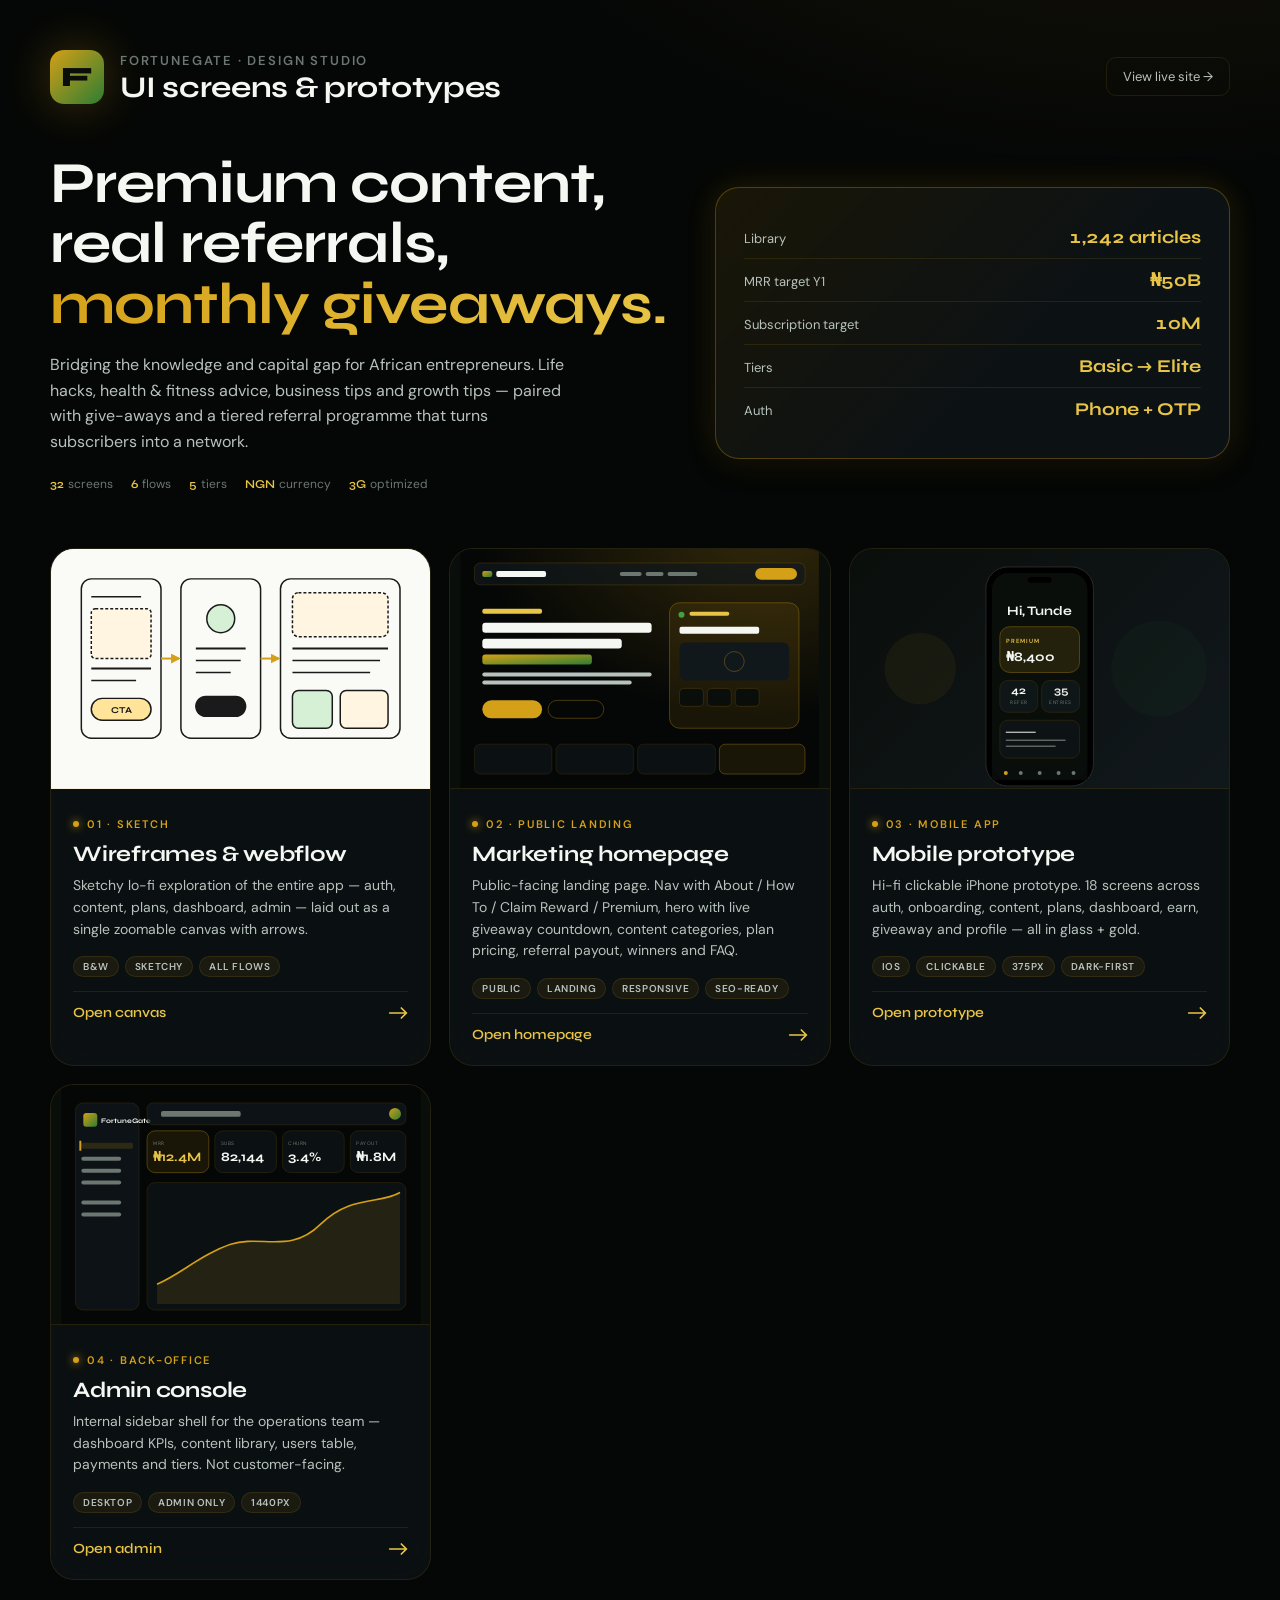
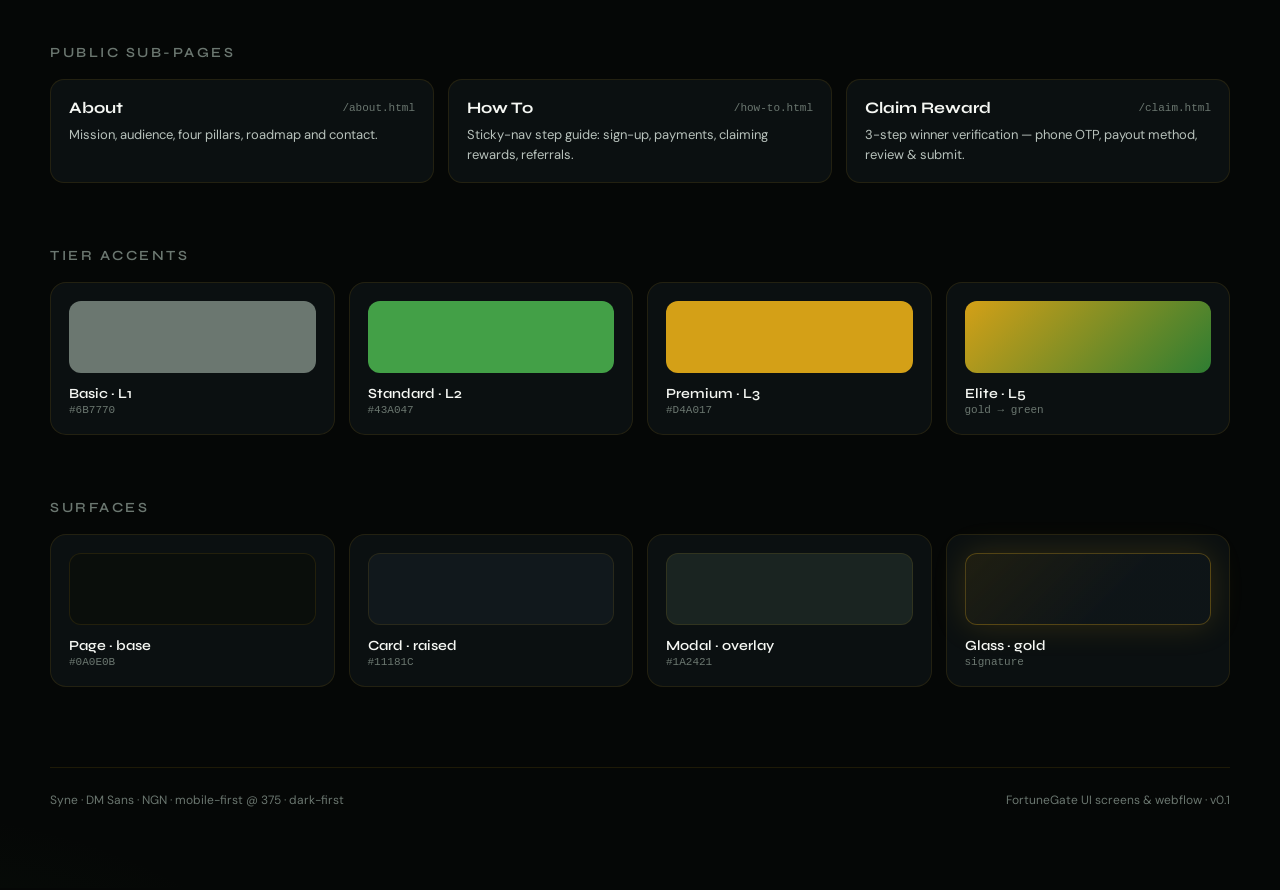
==== commit 88596c0d: "v6" ====
--- a/index.html
+++ b/index.html
@@ -122,7 +122,7 @@
       <div class="logo">F</div>
       <div>
         <div class="sub">FortuneGate · Design studio</div>
-        <h1>UI screens, prototypes &amp; brand</h1>
+        <h1>UI screens &amp; prototypes</h1>
       </div>
     </div>
     <a href="homepage.html" style="display:inline-flex;align-items:center;gap:8px;color:var(--fg-text-mid);font-size:13px;font-family:var(--font-body);padding:10px 16px;border-radius:10px;border:1px solid var(--fg-border);text-decoration:none;transition:.15s" onmouseover="this.style.borderColor='var(--fg-border-hi)';this.style.color='var(--fg-gold-300)'" onmouseout="this.style.borderColor='var(--fg-border)';this.style.color='var(--fg-text-mid)'">View live site →</a>
@@ -330,47 +330,6 @@
       </div>
     </a>
 
-    <a class="card" href="04-logos.html">
-      <div class="preview" style="background:linear-gradient(135deg,#0a0e0b 0%,#1a2421 100%)">
-        <svg viewBox="0 0 360 240" xmlns="http://www.w3.org/2000/svg">
-          <rect width="360" height="240" fill="transparent"/>
-          <defs>
-            <linearGradient id="lg-grad" x1="0" y1="0" x2="1" y2="1"><stop offset="0" stop-color="#E8C547"/><stop offset=".5" stop-color="#D4A017"/><stop offset="1" stop-color="#2E7D32"/></linearGradient>
-          </defs>
-          <!-- big F mark -->
-          <g transform="translate(46,52)">
-            <rect x="0" y="0" width="22" height="136" fill="url(#lg-grad)"/>
-            <rect x="0" y="0" width="92" height="22" fill="url(#lg-grad)"/>
-            <rect x="0" y="54" width="66" height="20" fill="url(#lg-grad)"/>
-            <rect x="24" y="146" width="68" height="12" fill="#E8C547"/>
-          </g>
-          <!-- FortuneGate wordmark -->
-          <text x="180" y="100" font-family="Syne, sans-serif" font-weight="800" font-size="22" fill="#F5F7F3" letter-spacing="-.5">FortuneGate</text>
-          <text x="180" y="122" font-family="DM Sans, sans-serif" font-weight="600" font-size="9" fill="#E8C547" letter-spacing="2">THE GATE TO WEALTH</text>
-          <!-- Iconia kanban mini -->
-          <g transform="translate(180,150)">
-            <rect x="0" y="0" width="28" height="60" rx="6" fill="#5B5BFF" fill-opacity=".22"/>
-            <rect x="34" y="0" width="28" height="60" rx="6" fill="#5B5BFF" fill-opacity=".22"/>
-            <rect x="68" y="0" width="28" height="60" rx="6" fill="#5B5BFF" fill-opacity=".22"/>
-            <rect x="4" y="8" width="20" height="10" rx="2" fill="#FF7A59"/>
-            <rect x="38" y="8" width="20" height="10" rx="2" fill="#8A8AFF"/>
-            <rect x="38" y="22" width="20" height="10" rx="2" fill="#5BE0B9"/>
-            <rect x="72" y="8" width="20" height="10" rx="2" fill="#5BE0B9"/>
-            <text x="108" y="24" font-family="Syne, sans-serif" font-weight="800" font-size="16" fill="#F5F7F3">iconia</text>
-            <text x="108" y="42" font-family="DM Sans, sans-serif" font-weight="600" font-size="7" fill="#8A8AFF" letter-spacing="1">PROJECT MGT</text>
-          </g>
-        </svg>
-      </div>
-      <div class="card-body">
-        <span class="step">05 · Brand</span>
-        <h3>Brand &amp; logos</h3>
-        <p>Logo exploration for FortuneGate and Iconia — marks, lockups, dark / light / mono. Use this to pick the final mark before export.</p>
-        <div class="tags"><span class="tag">Marks</span><span class="tag">Lockups</span><span class="tag">SVG</span></div>
-        <div class="open"><span>Open logos</span><svg width="20" height="14" viewBox="0 0 24 14" fill="none" stroke="currentColor" stroke-width="2" stroke-linecap="round"><path d="M2 7h19M16 1l6 6-6 6"/></svg></div>
-      </div>
-    </a>
-
-
 
   </div>
 
